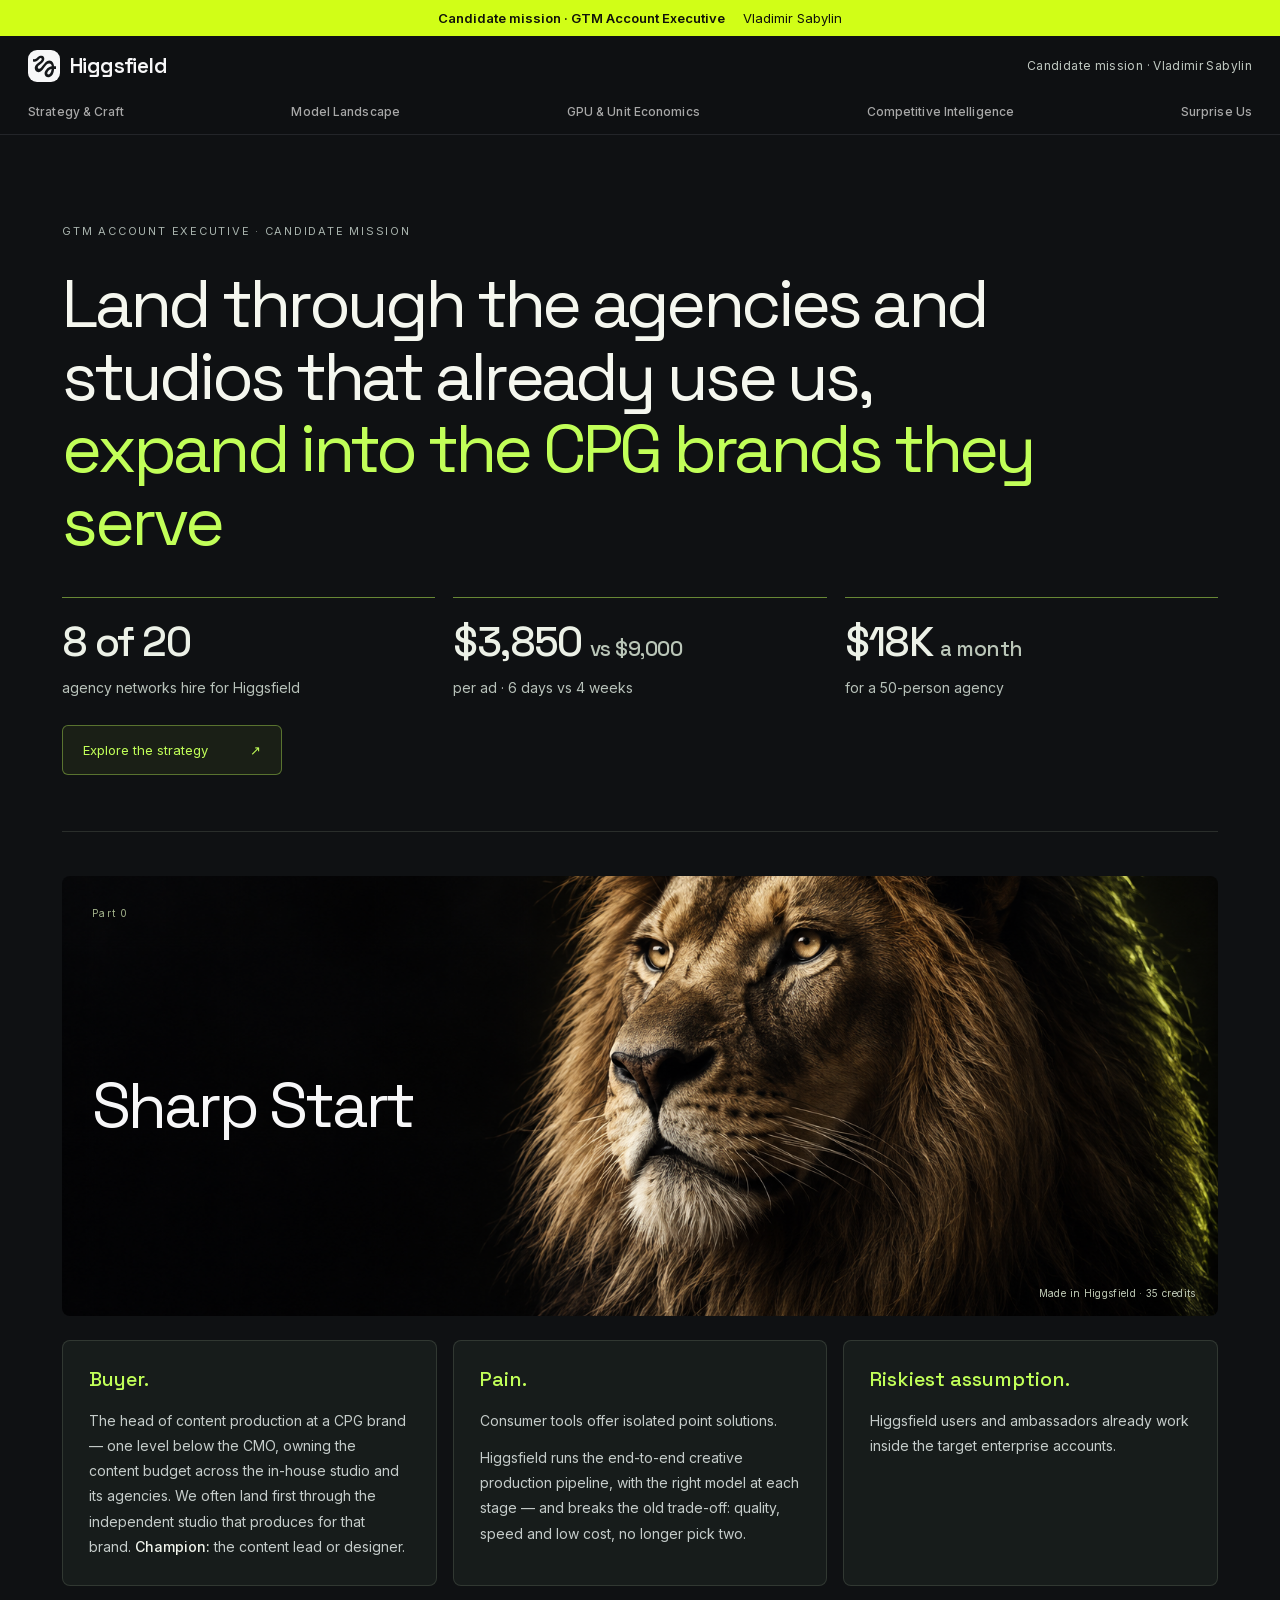
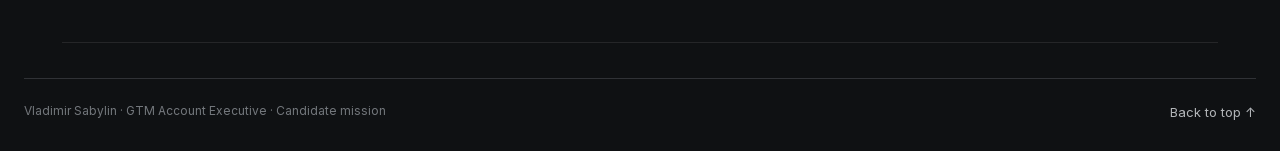
==== index.html @ a958ca90 "Restore the original animated lion in Sharp Start" ====
<!DOCTYPE html>

<html lang="en"><head><meta charset="utf-8"/><meta name="viewport" content="width=device-width,initial-scale=1"/><meta name="robots" content="noindex,nofollow"/><title>GTM Account Executive · Vladimir Sabylin · Higgsfield</title>
<style>
@font-face{font-family:'Space Grotesk';font-style:normal;font-weight:300 700;font-display:swap;src:url([data-uri]) format('woff2');}
@font-face{font-family:'Inter';font-style:normal;font-weight:100 900;font-display:swap;src:url([data-uri]) format('woff2');}
:root{--bg:#0f1113;--surface:#202225;--text:#f7f7f8;--muted:#898a8b;--lime:#d1fe17;--line:#303236;color-scheme:dark;font-family:Inter,Arial,sans-serif}*{box-sizing:border-box}html{scroll-behavior:smooth;scroll-padding-top:120px}body{margin:0;background:var(--bg);color:var(--text);font-size:16px;line-height:1.55}button,a,input{ -webkit-tap-highlight-color:transparent}button{font:inherit;cursor:pointer}a{color:inherit;text-decoration:none}button:focus-visible,a:focus-visible,summary:focus-visible{outline:2px solid var(--lime);outline-offset:5px}button{color:inherit}button:disabled{opacity:.4;cursor:default}h1,h2,h3,h4{font-family:'Space Grotesk',Inter,sans-serif;margin:0;line-height:1.12;letter-spacing:-.04em}h1{font-size:36px;font-weight:700}h2{font-size:32px;font-weight:700}p{margin:0}.topline{background:var(--lime);color:#11130a;padding:8px 24px;text-align:center;font-size:13px;font-weight:600}.topline span{font-weight:400;margin-left:15px}.navigation{position:sticky;top:0;z-index:20;background:#0f1113f5;backdrop-filter:blur(16px);border-bottom:1px solid #232529}.navinner{padding:13px 24px;display:flex;gap:24px;align-items:center;max-width:1640px;margin:auto}.brand{display:flex;align-items:center;gap:10px;flex-shrink:0;font-family:'Space Grotesk',sans-serif;font-weight:600;font-size:19px;letter-spacing:-.6px}.logo{width:32px;height:32px;background:#f7f7f8;color:#141619;border-radius:9px;display:grid;place-items:center}.logo svg{width:23px;height:23px}.topnav{display:flex;gap:19px;flex:1;align-items:center;overflow:auto;scrollbar-width:none}.topnav a{font-size:13px;white-space:nowrap;color:#a8a8a8;font-weight:500;letter-spacing:.1px;padding:9px 0}.topnav a[aria-current=page],.topnav a:hover{color:var(--lime)}.author{font-size:12px;white-space:nowrap;color:#a8a8a8;border:1px solid var(--line);padding:8px 12px;border-radius:9px}.layout{max-width:1640px;margin:auto;padding:24px}.intro{display:flex;align-items:flex-end;justify-content:space-between;gap:24px;margin-bottom:22px}.intro h1{font-size:30px;text-transform:uppercase}.intro p{color:#898a8b;font-size:14px;margin-top:7px}.gallery-controls{display:flex;gap:7px}.arrow{border:1px solid #323439;background:#202225;width:34px;height:34px;border-radius:8px;font-size:18px}.gallery{display:flex;gap:20px;overflow-x:auto;scroll-snap-type:x mandatory;scrollbar-width:none;padding-bottom:5px}.cover{display:block;flex:0 0 40%;min-width:270px;scroll-snap-align:start;position:relative}.visual{height:auto;aspect-ratio:16/9;position:relative;overflow:hidden;background:#202225;border-radius:8px}.visual img,.visual video{position:absolute;width:100%;height:100%;object-fit:cover;inset:0}.visual img{transition:transform .35s}.cover:hover img{transform:scale(1.025)}.visual:after{content:'';position:absolute;inset:0;background:linear-gradient(180deg,#0003,transparent 40%,#0006)}.parttag{position:absolute;top:14px;left:14px;font-size:12px;padding:5px 9px;border:1px solid #ffffff30;background:#101112a6;border-radius:6px;backdrop-filter:blur(10px);z-index:2}.open-cover{position:absolute;right:14px;bottom:14px;z-index:2;width:34px;height:34px;display:grid;place-items:center;border-radius:50%;border:1px solid #ffffff60;background:#17171970;font-size:18px}.cover h2{font-size:16px;text-transform:uppercase;margin:13px 0 4px;letter-spacing:-.04em}.cover p{font-size:14px;color:#898a8b}.cover.active .parttag{color:#101112;background:var(--lime);border-color:var(--lime)}.cover.active h2{color:var(--lime)}.media-note{font-size:11px;color:#7c7e81;margin:14px 0 32px}.media-note a{text-decoration:underline;text-underline-offset:3px}.section{display:none}.section.active{display:block}.sectionhead{display:flex;align-items:end;gap:16px;justify-content:space-between;margin:0 0 22px}.sectionhead h2{text-transform:uppercase}.eyebrow{font-size:12px;color:var(--muted);margin-bottom:8px}.status{color:#b9beac;background:#252b1b;border:1px solid #384328;border-radius:6px;font-size:12px;padding:5px 9px;white-space:nowrap}.sharp{display:grid;grid-template-columns:1.05fr 1fr 1fr;gap:12px;margin-bottom:24px}.sharp article{border:1px solid #2e3032;background:#1b1d20;border-radius:16px;padding:22px}.sharp label{font-size:12px;color:var(--lime);display:block;margin-bottom:12px}.sharp h3{font-size:23px;letter-spacing:-.04em;margin-bottom:12px}.sharp p{color:#b7b8bb;font-size:14px;line-height:1.65}.sharp strong{color:#e7e8e9;font-weight:500}.sharp .pain{background:#d1fe17;color:#12150a;border-color:#d1fe17}.sharp .pain label{color:#4c590e}.sharp .pain p,.sharp .pain strong{color:#29320a}.reader{display:grid;grid-template-columns:200px minmax(0,1fr);gap:32px;border-top:1px solid #292b2e;padding-top:25px}.section-menu{align-self:start;position:sticky;top:90px;display:flex;flex-direction:column;gap:5px}.section-menu a{font-size:13px;color:#999b9e;padding:12px 13px;border-radius:9px}.section-menu a:hover{background:#242629;color:#fff}.section-menu a span{color:#62666c;margin-right:10px}.bodycontent{min-width:0;max-width:1080px}details.chapter{margin-bottom:12px;border:1px solid #303236;border-radius:14px;background:#191b1e;overflow:hidden}details.chapter[open]{background:#141619}summary{cursor:pointer;list-style:none;display:flex;align-items:center;gap:18px;padding:24px;font-size:19px;font-family:'Space Grotesk',sans-serif;line-height:1.3;letter-spacing:-.03em}summary::-webkit-details-marker{display:none}summary .number{font:12px Inter,sans-serif;color:#85878c}summary .plus{margin-left:auto;color:var(--lime);font:23px Inter,sans-serif}details[open] .plus{transform:rotate(45deg)}.chapter-body{padding:0 24px 26px;line-height:1.75;color:#c2c4c7}.chapter-body h3{font-size:27px;color:#f7f7f8;margin:6px 0 23px;font-weight:600;line-height:1.2}.chapter-body h4{font-size:20px;margin:26px 0 13px;color:#f7f7f8}.chapter-body p{margin:0 0 18px}.chapter-body ul,.chapter-body ol{padding-left:24px;margin:0 0 20px}.chapter-body li{margin-bottom:13px}.chapter-body strong{color:#f0f1f3;font-weight:600}.chapter-body a{color:#bcc99a;text-decoration:underline;text-underline-offset:3px;text-decoration-color:#566045;overflow-wrap:anywhere}.chapter-body blockquote{border-left:2px solid var(--lime);padding:16px 22px;margin:20px 0;background:#20231c;border-radius:0 10px 10px 0;color:#dcdfd6}.chapter-body blockquote p:last-child{margin-bottom:0}.tablewrap{overflow:auto;margin:20px 0 25px}.chapter-body table{border-collapse:collapse;width:100%;font-size:14px;min-width:580px}.chapter-body th{text-align:left;color:#f7f7f8;background:#232629;font-size:12px;padding:13px}.chapter-body td{padding:16px 13px;border-bottom:1px solid #323439;vertical-align:top}.chapter-body small{font-size:12px;color:#96999e}.fulltext{margin-top:24px}.fulltext summary{font-family:Inter;font-size:13px;color:#96999e;border-top:1px solid #292b2e;padding:20px 0}.fulltext .chapter-body{padding:16px 0}.fulltext h2{margin:35px 0 20px;font-size:30px}.sourcebar{display:flex;justify-content:space-between;align-items:center;gap:12px;padding:18px 0;color:#83868b;font-size:12px}.sourcebar a{text-decoration:underline;text-underline-offset:3px}.emptygrid{display:grid;grid-template-columns:repeat(3,minmax(0,1fr));gap:15px;margin-top:24px}.draftbox{border-radius:14px;border:1px solid #303236;background:#1b1d20;padding:24px;min-height:200px}.draftbox .num{color:var(--lime);font-size:12px;margin-bottom:27px}.draftbox h3{font-size:22px;margin-bottom:10px}.draftbox p{color:#93969a;font-size:14px}.draft-media{position:relative;display:grid;place-items:center;min-height:260px;margin-top:24px;border:1px solid #32353a;border-radius:10px;background:#191b1e}.draft-media p{font-size:14px;color:#7b7e83}.placeholder-caption{color:#8e9297;font-size:13px;margin-top:14px}.next-section{display:flex;justify-content:space-between;align-items:center;padding:25px 0;margin-top:25px;border-top:1px solid #2e3034;gap:15px}.next-section span{color:#898a8b;font-size:12px}.next-section a{font-family:'Space Grotesk';font-size:22px;letter-spacing:-.04em}.next-section a:hover{color:var(--lime)}footer{border-top:1px solid #303236;margin-top:35px;padding:23px 0 5px;display:flex;justify-content:space-between;gap:16px;font-size:12px;color:#73777c}.mobilelabel{display:none}.backtop{font-size:13px;color:#b2b5b8}.backtop:hover{color:var(--lime)}
@media(min-width:1450px){.cover{flex-basis:35%}}@media(max-width:1000px){.author{display:none}.brand .wordmark{display:none}.navinner{gap:20px}.sharp{grid-template-columns:1fr 1fr}.sharp .risk{grid-column:1/-1}.reader{grid-template-columns:165px minmax(0,1fr);gap:20px}.emptygrid{grid-template-columns:1fr 1fr}}
@media(max-width:650px){html{scroll-padding-top:105px}.topline{font-size:12px;padding:8px 12px}.topline span{display:none}.navinner{padding:12px;gap:14px}.topnav{gap:19px}.topnav a{font-size:12px}.topnav a .desktoplabel{display:none}.mobilelabel{display:inline}.layout{padding:22px 16px}.intro h1{font-size:25px}.intro p{font-size:12px;max-width:220px}.gallery{gap:12px}.cover{flex-basis:86%;min-width:250px}.gallery-controls{display:none}.sectionhead{align-items:start}.sectionhead h2{font-size:29px}.sharp{grid-template-columns:1fr}.sharp .risk{grid-column:auto}.sharp article{padding:22px}.reader{display:block}.section-menu{position:static;display:flex;flex-direction:row;overflow:auto;margin-bottom:20px;gap:4px}.section-menu a{white-space:nowrap;padding:9px;font-size:12px}.section-menu a span{margin-right:5px}.chapter-body{padding:0 17px 20px;font-size:15px}.chapter-body h3{font-size:25px}summary{padding:20px 17px;font-size:18px;gap:12px}.sourcebar{align-items:start;flex-direction:column}.emptygrid{grid-template-columns:1fr}.status{font-size:11px}.media-note{margin-bottom:27px}.next-section{align-items:start;flex-direction:column}.next-section a{font-size:21px}footer{flex-direction:column}.sharp p{font-size:15px}}
@media(prefers-reduced-motion:reduce){html{scroll-behavior:auto}*{transition:none!important}}
</style><link rel="icon" href="data:image/svg+xml,%3Csvg%20viewBox%3D%220%200%2020%2020%22%20fill%3D%22none%22%20aria-hidden%3D%22true%22%3E%3Cpath%20d%3D%22M18.3498%209.83713L18.3339%209.65759C18.1831%207.93447%2017.0963%204.69261%2014.0816%204.69261C11.8445%204.69261%2010.1545%206.97097%208.66311%208.97967C7.47302%2010.5883%206.4419%2011.9683%205.3073%2011.9683C5.00574%2011.9357%204.61708%2011.7805%204.3792%2011.4294C4.16497%2011.1108%204.10948%2010.7026%204.22046%2010.2126C4.39489%209.43684%205.39463%208.7182%206.44963%207.95063C7.02864%207.54238%207.6238%207.10955%208.03634%206.69311C9.22643%205.5091%209.82932%204.65164%209.82932%203.2717C9.82932%201.89176%209.09157%201.20565%208.47276%200.911636C7.23514%200.323844%205.41851%200.666781%204.26026%201.69583C4.08583%201.85922%203.91117%202.01418%203.75243%202.16119C2.58622%203.23097%201.80094%203.95781%200%203.40232V5.63972C2.38791%206.72588%204.39512%204.65164%205.15675%203.69633C5.74372%203.06758%206.36253%202.70006%206.82283%202.70006H6.84671C7.05298%202.70825%207.22741%202.78995%207.35454%202.93696C7.56081%203.18204%207.64018%203.46786%207.60038%203.78622C7.51305%204.45594%206.83875%205.23967%205.60113%206.09713C4.14928%207.10159%201.7218%208.78374%201.53122%2010.8987C1.3884%2012.4177%202.15003%2013.9365%203.34012%2014.5243C6.11669%2015.8798%207.80665%2013.5444%209.5994%2011.0783C10.9719%209.1756%2012.273%207.37103%2014.0818%207.37103C15.7081%207.37103%2016.311%208.75916%2016.311%209.63301V9.80459L16.1523%209.83713C12.2095%2010.5558%2010.0595%2014.3611%2010.0595%2016.1167C10.0595%2017.8724%2011.5034%2019.375%2013.2804%2019.375C15.359%2019.375%2017.9293%2017.5458%2018.3419%2012.4013L18.3578%2012.2136H20V9.83737H18.3498V9.83713ZM16.1998%2012.4746C15.8826%2015.5531%2014.3513%2016.9904%2013.4232%2016.9904C13.0027%2016.9904%2012.4158%2016.631%2012.4158%2015.9615C12.4158%2015.2104%2013.5026%2012.932%2015.946%2012.2543L16.2316%2012.1808L16.1998%2012.4748V12.4746Z%22%20fill%3D%22%23d1fe17%22%2F%3E%3C%2Fsvg%3E?v=20261007-3"/><link rel="stylesheet" href="motion.css?v=20261007-3"/><link rel="stylesheet" href="editorial.css?v=20261007-3"/><link rel="stylesheet" href="economics.css?v=20261007-3"/><link rel="stylesheet" href="draft.css?v=20261007-3"/><link rel="stylesheet" href="commercial.css?v=20261007-3"/><link rel="stylesheet" href="intelligence.css?v=20261007-3"/><link rel="stylesheet" href="surprise.css?v=20261007-3"/><link rel="stylesheet" href="presentation-polish.css?v=20261007-3"/></head><body id="top">
<div class="topline">Candidate mission · GTM Account Executive <span>Vladimir Sabylin</span></div>
<header class="navigation"><div class="navinner"><a class="brand" href="#overview" aria-label="Higgsfield candidate mission"><span class="logo"><svg fill="none" aria-hidden="true" viewBox="0 0 20 20"><path d="M18.3498 9.83713L18.3339 9.65759C18.1831 7.93447 17.0963 4.69261 14.0816 4.69261C11.8445 4.69261 10.1545 6.97097 8.66311 8.97967C7.47302 10.5883 6.4419 11.9683 5.3073 11.9683C5.00574 11.9357 4.61708 11.7805 4.3792 11.4294C4.16497 11.1108 4.10948 10.7026 4.22046 10.2126C4.39489 9.43684 5.39463 8.7182 6.44963 7.95063C7.02864 7.54238 7.6238 7.10955 8.03634 6.69311C9.22643 5.5091 9.82932 4.65164 9.82932 3.2717C9.82932 1.89176 9.09157 1.20565 8.47276 0.911636C7.23514 0.323844 5.41851 0.666781 4.26026 1.69583C4.08583 1.85922 3.91117 2.01418 3.75243 2.16119C2.58622 3.23097 1.80094 3.95781 0 3.40232V5.63972C2.38791 6.72588 4.39512 4.65164 5.15675 3.69633C5.74372 3.06758 6.36253 2.70006 6.82283 2.70006H6.84671C7.05298 2.70825 7.22741 2.78995 7.35454 2.93696C7.56081 3.18204 7.64018 3.46786 7.60038 3.78622C7.51305 4.45594 6.83875 5.23967 5.60113 6.09713C4.14928 7.10159 1.7218 8.78374 1.53122 10.8987C1.3884 12.4177 2.15003 13.9365 3.34012 14.5243C6.11669 15.8798 7.80665 13.5444 9.5994 11.0783C10.9719 9.1756 12.273 7.37103 14.0818 7.37103C15.7081 7.37103 16.311 8.75916 16.311 9.63301V9.80459L16.1523 9.83713C12.2095 10.5558 10.0595 14.3611 10.0595 16.1167C10.0595 17.8724 11.5034 19.375 13.2804 19.375C15.359 19.375 17.9293 17.5458 18.3419 12.4013L18.3578 12.2136H20V9.83737H18.3498V9.83713ZM16.1998 12.4746C15.8826 15.5531 14.3513 16.9904 13.4232 16.9904C13.0027 16.9904 12.4158 16.631 12.4158 15.9615C12.4158 15.2104 13.5026 12.932 15.946 12.2543L16.2316 12.1808L16.1998 12.4748V12.4746Z" fill="currentColor"></path></svg></span><span class="wordmark">Higgsfield</span></a><span class="candidate-identity" data-presentation-label="">Candidate mission · Vladimir Sabylin</span><nav class="topnav" aria-label="Five parts of the mission">
<a href="#strategy" data-section="strategy" aria-current="page"><span class="desktoplabel">Strategy & Craft</span><span class="mobilelabel">01 Strategy</span></a><a href="#models" data-section="models"><span class="desktoplabel">Model Landscape</span><span class="mobilelabel">02 Models</span></a><a href="#economics" data-section="economics"><span class="desktoplabel">GPU & Unit Economics</span><span class="mobilelabel">03 Economics</span></a><a href="#intelligence" data-section="intelligence"><span class="desktoplabel">Competitive Intelligence</span><span class="mobilelabel">04 Intelligence</span></a><a href="#surprise" data-section="surprise"><span class="desktoplabel">Surprise Us</span><span class="mobilelabel">05 Surprise Us</span></a></nav></div></header>
<main class="layout"><section class="section" id="overview" aria-labelledby="cover-title">
<div class="mission-cover"><p class="cover-kicker">GTM ACCOUNT EXECUTIVE · CANDIDATE MISSION</p>
<h1 id="cover-title">Land through the agencies and studios that already use us,<br/><em>expand into the CPG brands they serve</em></h1>
<div class="cover-proof"><a href="#conquest-map"><strong>8 of 20</strong><span>agency networks hire for Higgsfield</span></a><a href="#economics-roi"><strong>$3,850 <small>vs $9,000</small></strong><span>per ad · 6 days vs 4 weeks</span></a><a href="#commercial"><strong>$18K <small>a month</small></strong><span>for a 50-person agency</span></a></div>
<a class="cover-cta" href="#strategy">Explore the strategy <span aria-hidden="true">↗</span></a></div><section class="sharp-start" id="sharp-start" aria-labelledby="sharp-start-heading"><div class="editorial-scene sharp-start-scene"><div class="editorial-image sharp-start-image"><img src="assets/sharp-start-lion.png" alt="Focused lion — the original Sharp Start portrait, animated with Higgsfield" decoding="async" fetchpriority="high"/><video id="sharp-start-motion" class="ambient-video" data-src="assets/sharp-start-lion-higgsfield.mp4" poster="assets/sharp-start-lion.png" muted="" loop="" playsinline="" preload="none" aria-hidden="true"></video></div><div class="editorial-copy"><span class="editorial-number">Part 0</span><h3 id="sharp-start-heading">Sharp Start</h3><div class="sharp-start-copy">
<article class="sharp-card"><p><strong>Buyer.</strong> The head of content production at a CPG brand — one level below the CMO, owning the content budget across the in-house studio and its agencies. We often land first through the independent studio that produces for that brand. <strong>Champion:</strong> the content lead or designer.</p></article><article class="sharp-card"><p><strong>Pain.</strong> Consumer tools offer isolated point solutions. </p><p>Higgsfield runs the end-to-end creative production pipeline, with the right model at each stage — and breaks the old trade-off: quality, speed and low cost, no longer pick two.</p></article><article class="sharp-card"><p><strong>Riskiest assumption.</strong> Higgsfield users and ambassadors already work inside the target enterprise accounts.</p></article></div></div><div class="editorial-art-note ambient-caption"><span>Made in Higgsfield · 35 credits</span><button type="button" class="ambient-toggle" aria-controls="sharp-start-motion" aria-pressed="false" hidden="">Play motion</button></div></div></section></section>
<section class="section active" id="strategy" aria-labelledby="strategy-title"><div class="sectionhead"><div><div class="eyebrow">Part 1</div><h2 id="strategy-title">Strategy & Craft</h2></div></div><p class="part-takeaway" data-presentation-label="">Land through studios → expand into the brand</p>
<p class="editorial-intro">One approved creative, multiplied across formats, brands and markets.</p>
<nav class="editorial-menu" aria-label="Strategy and Craft subsections"><a href="#sharp-start">0 Sharp Start</a><a href="#beachhead">1.1 Beachhead vertical</a><a href="#competitors">1.2 The two who beat Higgsfield to the room</a><a href="#product">1.3 Product POV</a><a href="#asset">1.4 The asset</a><a href="#commercial">1.5 The commercial test</a></nav><section class="editorial-chapter beachhead-scene" id="beachhead" aria-labelledby="beachhead-heading"><div class="beachhead-layout"><div class="beachhead-source"><span class="editorial-number">Part 1.1 — Beachhead vertical</span><h3 id="beachhead-heading">Beachhead: CPG brands — land through independent studios, expand into the brand's in-house studio</h3>
<p><strong>The workflow we unlock: one approved creative → hundreds of on-brand variants.</strong> A studio takes the brand's approved key visual and packshot and turns it into motion and format variants for every channel and market — in days vs. weeks.</p>
<p><strong>The budget already exists.</strong> Brands spend ~$19 on making content for every ~$31 on media, and today it goes to studios and agencies (<a target="_blank" rel="noopener noreferrer" href="https://wfanet.org/knowledge/item/2025/03/25/wfa-research-reveals-new-trends-showing-how-brands-are-responding-to-changes-in-content-production">WFA, 2025</a>; <a target="_blank" rel="noopener noreferrer" href="https://www.gartner.com/en/articles/cmo-spend">Gartner CMO Spend, 2026</a>). CPG is #1 in US digital video — $16.9B in 2026, ~2× retail (<a target="_blank" rel="noopener noreferrer" href="https://www.iab.com/wp-content/uploads/2026/07/2026_IAB_Digital_Video_Ad_Spend_and_Strategy_Full_Report.pdf">IAB, 2026</a>) — and puts ~35% of digital into social, more than any other industry (<a target="_blank" rel="noopener noreferrer" href="https://www.emarketer.com/press-releases/tariffs-cause-auto-and-retail-sectors-to-pull-back-on-digital-ads/">eMarketer, 2025</a>). "You can't sell toothpaste through search."</p>
<p><strong>Why now</strong></p>
<ul>
<li>Touchpoints went from 5 to 15+ in a decade, and each needs its own content (<a target="_blank" rel="noopener noreferrer" href="https://www.bcg.com/publications/2026/how-ai-rewrites-cpg-marketing-economics">BCG, Sept 2026</a>).</li>
<li>Video buyers using GenAI make or finish 24% of their video ads with it in 2025, 33% in 2026 and 43% in 2027 (<a target="_blank" rel="noopener noreferrer" href="https://www.iab.com/wp-content/uploads/2026/07/2026_IAB_Digital_Video_Ad_Spend_and_Strategy_Full_Report.pdf">IAB, 2026</a>).</li>
<li>Yet only 13% of CPG marketers have GenAI in their workflows, and ~60% are bringing content creation in-house (<a target="_blank" rel="noopener noreferrer" href="https://www.bcg.com/publications/2026/the-ai-forward-cpg-marketing-organization">BCG, Feb 2026</a>); ~75% of CPG companies are stuck in pilots (<a target="_blank" rel="noopener noreferrer" href="https://www.bcg.com/press/24june2026-cpg-retail-leaders-ai">BCG & Consumer Goods Forum, Jun 2026</a>).</li>
</ul>
<p><strong>Why us:</strong> the people who make CPG content already use Higgsfield — we turn that into a system for the brand (see 1.2).</p>
</div><figure class="beachhead-visual"><img src="assets/beachhead-why-us-higgsfield.png" alt="AI illustration: CPG content creators working together in a shared brand production system" loading="lazy" decoding="async"/><figcaption>Why us · illustration generated with Higgsfield</figcaption></figure></div></section>
<section class="editorial-chapter competitors-scene" id="competitors" aria-labelledby="competitors-heading"><div class="editorial-scene"><div class="editorial-image quiet-studio"><img src="assets/studio-system-higgsfield.png" alt="One product, an independent studio and a repeatable campaign system" loading="lazy" decoding="async"/></div><div class="editorial-brands"><div class="brand-main"><img src="assets/adobe.svg" alt="Adobe"/><span>Creative Cloud & Firefly</span></div><div class="brand-main"><img src="assets/runway.svg" alt="Runway"/><span>AI-native production</span></div></div><div class="editorial-copy verbatim-copy"><span class="editorial-number">Part 1.2 — The two who beat Higgsfield to the room</span><div class="verbatim-source"><h3 id="competitors-heading">The two in the room</h3>
<p><strong>Why these two:</strong> CPG brands and the agencies that produce for them ask for Adobe Firefly and Runway by name in their job ads — Firefly at 28% of 50 CPG brands, Runway at 80% of 20 agency networks (Part 5).</p>
<ul>
<li><details class="source-point" open=""><summary><strong>Adobe — already on every desk.</strong></summary><div class="source-point-body"> Creative Cloud is the default for creative teams, Firefly comes with it, and 20,000+ enterprises rely on Adobe (<a target="_blank" rel="noopener noreferrer" href="https://www.adobe.com/cc-shared/assets/investor-relations/pdfs/adbe-q3fy26-transcript.pdf">Adobe Q3 FY26</a>).</div></details></li>
<li><details class="source-point" open=""><summary><strong>Runway — the AI-native standard.</strong></summary><div class="source-point-body"> Its focus is studios: film, agencies, premium production — Lionsgate, Omnicom, WPP (<a target="_blank" rel="noopener noreferrer" href="https://investors.lionsgate.com/news-events/news/news-details/2024/Runway-Partners-with-Lionsgate-in-First-of-its-Kind-AI-Collaboration/default.aspx">Lionsgate</a>; <a target="_blank" rel="noopener noreferrer" href="https://runway.com/news/introducing-the-runway-api">Runway API</a>; <a target="_blank" rel="noopener noreferrer" href="https://runway.com/news/runway-opens-london-hq">Runway London</a>).</div></details></li>
</ul>
<h3>How we win with zero logos: your people already use us</h3>
<p>~1M paying customers (<a target="_blank" rel="noopener noreferrer" href="https://higgsfield.ai/blog/higgsfield-1b-annualized-revenue-run-rate">Higgsfield, Sept 2026</a>); 85% of use comes from marketers (<a target="_blank" rel="noopener noreferrer" href="https://finance.yahoo.com/news/higgsfield-announces-130m-series-reports-140000625.html">Higgsfield, Jan 2026</a>); business is over half of revenue (<a target="_blank" rel="noopener noreferrer" href="https://www.youtube.com/watch?v=jszn8rFtxm4">CEO on 20VC, Sept 2026</a>).</p>
<p><strong>Our value: we turn that into a system for your business</strong> — built into your process and your agencies' work.</p>
<ol>
<li><details class="source-point" open=""><summary><strong>Nothing new to roll out.</strong></summary><div class="source-point-body"> Your teams and studios already work in it; nobody needs retraining.</div></details></li>
<li><details class="source-point" open=""><summary><strong>A production stack, not just models.</strong></summary><div class="source-point-body"> 1,500+ ready ad templates and 250+ VFX presets turn 50+ models into finished ads (<a target="_blank" rel="noopener noreferrer" href="https://higgsfield.ai/enterprise">Higgsfield Enterprise</a>). The Supercomputer agent picks the right model for each step — quality, speed and low cost, no longer pick two — and already runs 20M+ generations a month (<a target="_blank" rel="noopener noreferrer" href="https://www.prnewswire.com/news-releases/higgsfield-raises-400-million-series-b-financing-at-5-4-billion-valuation-with-annualized-revenue-reaching-700-million-302852430.html">Higgsfield, Aug 2026</a>).</div></details></li>
<li><details class="source-point" open=""><summary><strong>An expert team that knows how to make viral creatives</strong></summary><div class="source-point-body"> 150+ in-house creatives — almost half the company — make our own launch films (<a target="_blank" rel="noopener noreferrer" href="https://www.youtube.com/watch?v=jszn8rFtxm4">CEO on 20VC, Sept 2026</a>). A Forward Deployed Creative sits inside your team (<a target="_blank" rel="noopener noreferrer" href="https://www.linkedin.com/posts/amashrabov_today-we-solve-the-biggest-pain-of-our-enterprise-activity-7495916181447450624-DRst">CEO, Aug 2026</a>), backed by our Academy (400K+ course visitors) (<a target="_blank" rel="noopener noreferrer" href="https://www.prnewswire.com/news-releases/higgsfield-raises-400-million-series-b-financing-at-5-4-billion-valuation-with-annualized-revenue-reaching-700-million-302852430.html">Higgsfield, Aug 2026</a>).</div></details></li>
</ol>
</div></div><small class="editorial-art-note">Adobe · Runway · Made in Higgsfield · 0.5 credits</small></div></section>
<section class="editorial-chapter product-scene" id="product" aria-labelledby="product-heading"><div class="editorial-scene"><div class="editorial-image test-image"><img src="assets/precision-higgsfield.png" alt="Smart glasses, racket and ball — precision for a sports creative brief" loading="lazy" decoding="async"/></div><div class="editorial-copy verbatim-copy"><span class="editorial-number">Part 1.3 — Product POV</span><div class="verbatim-source"><h3 id="product-heading">Ready for the people who make content — not yet for the business that buys it</h3>
<p><strong>3 capabilities that matter</strong> — from using Higgsfield and Runway side by side</p>
<ol>
<li><details class="source-point" open=""><summary><strong>Every model, priced before it runs.</strong></summary><div class="source-point-body"> I see the cost before I press run (Seedance 2.5: 56 credits, Veo 3.1: 80; see 2B). A team knows what a brief costs and swaps the model, not the vendor — OpenAI shut Sora's API on Sept 24 (<a target="_blank" rel="noopener noreferrer" href="https://developers.openai.com/api/docs/deprecations">OpenAI</a>).</div></details></li>
<li><details class="source-point" open=""><summary><strong>Works natively inside Claude and ChatGPT.</strong></summary><div class="source-point-body"> I connected it through MCP and CLI; it runs straight from the chat, no workarounds. Plus plugins for Premiere, Photoshop, DaVinci and Figma (<a target="_blank" rel="noopener noreferrer" href="https://higgsfield.ai/enterprise">Higgsfield Enterprise</a>).</div></details></li>
<li><details class="source-point" open=""><summary><strong>Recipes you can reuse.</strong></summary><div class="source-point-body"> See an ad or effect you like, open it and run it again on your own product: 1,500+ ad templates and 250+ VFX presets (<a target="_blank" rel="noopener noreferrer" href="https://higgsfield.ai/enterprise">Higgsfield Enterprise</a>). In Runway I couldn't find an equivalent library.</div></details></li>
</ol>
<p><strong>3 gaps that will lose deals</strong></p>
<ol>
<li><details class="source-point" open=""><summary><strong>Too much on one screen.</strong></summary><div class="source-point-body"> Every model and tool sits side by side; it's hard to know where to click, and Runway felt more natural to me. G2 users agree: "make the learning process more intuitive", "tools do not tie with each other" (<a target="_blank" rel="noopener noreferrer" href="https://www.g2.com/products/higgsfield/reviews/higgsfield-review-13112727">G2</a>; <a target="_blank" rel="noopener noreferrer" href="https://www.g2.com/products/higgsfield/reviews/higgsfield-review-12254542">G2</a>).</div></details></li>
<li><details class="source-point" open=""><summary><strong>Tools, not outcomes.</strong></summary><div class="source-point-body"> We speak hype — viral effects, "a full AI creative team in one chat" (<a target="_blank" rel="noopener noreferrer" href="https://higgsfield.ai/supercomputer">Supercomputer</a>) — not business. The Enterprise page lists models and capacity; there is no CPG use case with a business metric and no published ROAS or cost-per-asset proof. Runway sells "product feed → ads → results" (<a target="_blank" rel="noopener noreferrer" href="https://runway.com/product/ads">Runway Ads</a>); Adobe sells the content supply chain (<a target="_blank" rel="noopener noreferrer" href="https://business.adobe.com/products/genstudio/performance-marketing.html">GenStudio</a>).</div></details></li>
<li><details class="source-point" open=""><summary><strong>No brand model.</strong></summary><div class="source-point-body"> Our own models handle images and edits, and Soul ID trains characters. But a brand can't train a model on its own asset library — Adobe already does it for Coca-Cola with Firefly Foundry (<a target="_blank" rel="noopener noreferrer" href="https://careers.coca-colacompany.com/job/23677915/director-adobe-platforms-operations-atlanta-ga/">Coca-Cola job ad, Aug 2026</a>), and Runway licenses its model weights (<a target="_blank" rel="noopener noreferrer" href="https://runway.com/model-licensing">Runway</a>).</div></details></li>
</ol>
<p><strong>Fix first:</strong> one guided customer job</p>
</div></div><small class="editorial-art-note">Made in Higgsfield · 0.5 credits</small></div></section>
<section class="editorial-chapter asset-scene draft-asset" id="asset" aria-labelledby="asset-heading"><span class="editorial-number">Part 1.4 — The asset</span><div class="draft-brand-visual" aria-hidden="true"><img src="assets/reckitt.svg" alt=""/><div><img src="assets/dettol.svg" alt=""/><img src="assets/finish.svg" alt=""/></div></div><div class="draft-source" data-source-body="1.4"><div class="draft-asset-intro"><h3 id="asset-heading">Haseeb Kamal Siddiqui, Reckitt Middle East</h3>
<p><strong>Haseeb Kamal Siddiqui</strong>, Regional Marketing Director, Reckitt Middle East (Dubai, since Dec 2024; <a target="_blank" rel="noopener noreferrer" href="https://www.linkedin.com/in/haseeb-kamal-siddiqui-b7551a5/">LinkedIn</a>). Reckitt Middle East is building an in-house AI content engine for Dettol and Finish: one proven asset multiplied into hundreds of variants for KSA, UAE and the GCC. The September job ad for it names Higgsfield first among the tools a hire should know (<a target="_blank" rel="noopener noreferrer" href="https://ae.linkedin.com/jobs/view/ai-content-workflow-executive-6-month-contract-at-reckitt-4469911174">job ad, Sept 2026</a>).</p>
<p><strong>Then expand:</strong> Teresa Fusaro, Senior Director Gen AI Creativity, Global (<a target="_blank" rel="noopener noreferrer" href="https://retailx.events/speakers/teresa-fusaro/">RetailX</a>). The same ad says the next job is "taking it to other markets".</p>
</div><details class="draft-disclosure" open=""><summary><h3>Cold email</h3></summary><div class="draft-detail">
<p><strong>Subject:</strong> Your Dubai content engine, built in Higgsfield</p>
<blockquote>
<p>Hi Haseeb,</p>
<p>Your AI Content & Workflow ad lists Higgsfield first. Reading it, it describes Higgsfield Enterprise almost line by line:</p>
<ul>
<li><strong>Workflow where tools are nodes</strong> → Canvas and an agent that route each step to the right one of 50+ models; new models land at launch.</li>
<li><strong>Brand rules, character and pack references</strong> → Character Studio and shared brand assets in one workspace, with approvals.</li>
<li><strong>One asset → hundreds of variants</strong> → batch and API generation, reframes for every platform, Arabic dubbing with lip-sync.</li>
<li><strong>One framework across brands and markets</strong> → a sub-workspace per brand and market, one credit pool.</li>
<li><strong>Playbooks for the next market</strong> → a Forward Deployed Creative and an AI Educator on your team.</li>
</ul>
<p>Could we meet for an hour? We'll go through your brief in detail and demonstrate pipeline for you in Higgsfield.</p>
<p>Vladimir
Enterprise, Higgsfield</p>
</blockquote>
</div></details><details class="draft-disclosure" open=""><summary><h3>LinkedIn DM</h3></summary><div class="draft-detail">
<blockquote>
<p>Hi Haseeb — exciting to see your deep interest in tech; same here! Your AI content engine for Dettol and Finish proves it. We recently launched Higgsfield Enterprise, and most of that pipeline already lives in it. Coffee in Dubai next week? I'd value your view, and I'm happy to share our insights.</p>
</blockquote>
</div></details><details class="draft-disclosure" open=""><summary><h3>Target list of 10</h3></summary><div class="draft-detail">
<div class="account-map"><div class="account-map-head"><span><strong>Independent studios — Land</strong> (and the brand each one opens)</span><span><strong>CPG brands — Expand</strong> (buyers one level below the CMO)</span></div><div class="account-lane"><div class="account-studios"><article class="account-card"><span class="account-number">7</span><h5><strong>Steer Media</strong> (Dubai / Karachi) · Arshmaan Ali Khuwaja, Creative Director → <strong>Reckitt</strong></h5><p>AI ad films for Dettol and Finish · the shortest path into Reckitt's Dubai content engine</p></article></div><span class="account-arrow" data-presentation-label="">→</span><article class="account-card"><span class="account-number">1</span><h5><strong>Reckitt</strong> · Haseeb Kamal Siddiqui, Regional Marketing Director ME → then Teresa Fusaro, Senior Director Gen AI Creativity, Global</h5><p>In-house AI content engine in Dubai for Dettol and Finish · its job ad (Sept 2026) names Higgsfield first; Fusaro scales GenAI content across markets (talk, Oct 6, 2026)</p></article></div><div class="account-lane"><div class="account-studios"><article class="account-card"><span class="account-number">8</span><h5><strong>Heckler</strong> (Amsterdam, Gulf) · Charu Menon, Managing Director & EP → <strong>AB InBev</strong></h5><p>VFX for Stella Artois "The Gentleman" (Aug 2026) · independent, opened its Gulf office in June 2026</p></article></div><span class="account-arrow" data-presentation-label="">→</span><article class="account-card"><span class="account-number">5</span><h5><strong>AB InBev</strong> · Lottie White, Head of Production, draftLine Europe</h5><p>draftLine is AB InBev's in-house agency · Cannes Creative Marketer of the Year for the third time (Jun 2026); Heckler (row 8) shot its Stella Artois spot in Aug 2026</p></article></div><div class="account-lane"><div class="account-studios"><article class="account-card"><span class="account-number">9</span><h5><strong>Myth Studio / Labs</strong> (London) · James Finlay, founder → <strong>Nestlé</strong></h5><p>Hybrid AI animation for Nestlé Compleat (2026) on Runway, Veo and Kling · its AI policy asks for enterprise access and no training — our terms</p></article><article class="account-card"><span class="account-number">10</span><h5><strong>Levector</strong> (Ecuador) · David Pimentel, partner → <strong>Nestlé</strong></h5><p>Made Nestlé's Tango campaign on Higgsfield (Sept 2026) · already a self-serve user — the cleanest upgrade to Enterprise</p></article></div><span class="account-arrow" data-presentation-label="">→</span><article class="account-card"><span class="account-number">4</span><h5><strong>Nestlé</strong> · Alexis Herail, Global Head of Content</h5><p>Runs Nestlé's content studios and content technology · two of its production partners already make Nestlé ads with AI, one on Higgsfield (Sept 2026)</p></article></div><p class="standalone-label" data-presentation-label="">CPG brands · direct entry</p><div class="account-standalone"><article class="account-card"><span class="account-number">2</span><h5><strong>Amorepacific</strong> · Jungwon Heo, SVP, Head of Creative Center</h5><p>The in-house Creative Center built an AI brand-visual workflow for LABO-H on Higgsfield and Soul (2026) · HERA's job ad lists Higgsfield (Sept 2026)</p></article><article class="account-card"><span class="account-number">3</span><h5><strong>Estée Lauder Companies</strong> · Claudine Case Labadie, Global Creative Operations, M·A·C — warm intro through my contacts in ELC marketing</h5><p>Runs creative operations for ELC's largest makeup brand · new CDMO Aude Gandon (ex-Nestlé) is rebuilding ELC's digital and marketing engine</p></article><article class="account-card"><span class="account-number">6</span><h5><strong>P&G</strong> · Paul Chick, Head of Content Production, North America</h5><p>Leads production across TV, digital, social and e-commerce · Pantene Europe got "five times the assets, five times faster, at one-fifth the cost" with AI (Jul 2026)</p></article></div></div>
</div></details></div></section>
<section class="editorial-chapter commercial-scene pricing-section" id="commercial" aria-labelledby="commercial-heading">
<span class="editorial-number">Part 1.5 — The commercial test</span>
<header class="pricing-heading"><div><h3 id="commercial-heading">Higgsfield Enterprise for Agencies</h3><p>seats for people, packs for volume</p></div><span class="pricing-contract">12-month contract<br/><strong>Billed monthly</strong></span></header>
<div class="seat-cards"><article class="seat-card seat-featured">
<div class="seat-card-top"><h4>Creator</h4><span class="seat-badge">All models</span></div>
<div class="seat-price"><strong>$150</strong><span>per seat / month</span></div>
<div class="seat-allocation"><strong>2,500</strong><span>credits / month</span></div>
<ul><li>All models and resolutions</li><li>unlimited on Higgsfield's own models</li><li>2 parallel jobs</li></ul>
<a class="seat-action" href="#agency-credits">Choose your credits <span aria-hidden="true">↗</span></a>
</article><article class="seat-card">
<div class="seat-card-top"><h4>Contributor</h4></div>
<div class="seat-price"><strong>$75</strong><span>per seat / month</span></div>
<div class="seat-allocation"><strong>500</strong><span>credits / month</span></div>
<ul><li>Higgsfield's own and open-source models only</li><li>1 parallel job</li></ul>
<a class="seat-action" href="#agency-credits">Choose your credits <span aria-hidden="true">↗</span></a>
</article><article class="seat-card">
<div class="seat-card-top"><h4>Reviewer</h4></div>
<div class="seat-price"><strong>Free</strong><span>unlimited reviewers</span></div>
<div class="seat-allocation"><strong>View · Comment · Approve</strong></div>
<ul><li>View, comment, approve</li><li>Free, unlimited</li></ul>
<a class="seat-action" href="#agency-included">See what’s included <span aria-hidden="true">↗</span></a>
</article></div>
<p class="offer-proposal">Seat roles and pack tiers are my proposal.</p>
<section class="agency-included" id="agency-included" aria-labelledby="included-heading"><div class="pricing-label">INCLUDED</div><h4 id="included-heading">Included with your workspace</h4><ul><li><span class="included-check" aria-hidden="true">✓</span><p>SSO</p></li><li><span class="included-check" aria-hidden="true">✓</span><p>no training on agency or client content</p></li><li><span class="included-check" aria-hidden="true">✓</span><p>a workspace per client with usage export</p></li><li><span class="included-check" aria-hidden="true">✓</span><p>rollover within the year</p></li><li><span class="included-check" aria-hidden="true">✓</span><p>rates fixed for 12 months</p></li><li><span class="included-check" aria-hidden="true">✓</span><p>a Forward Deployed Creative on the first live brief</p></li></ul></section>
<section class="credit-configurator" id="agency-credits" aria-labelledby="credit-heading">
<header><div><div class="pricing-label">CREDIT PACKS ON TOP</div><h4 id="credit-heading">Shared across the workspace.</h4></div><span class="credit-rate"><output id="credit-unit-price">$0.050</output> / credit</span></header>
<div class="credit-selector"><div class="credit-choice"><output id="credit-amount">300,000</output><span>credits / month</span></div><div class="credit-pack-price"><output id="credit-pack-price">$15,000</output><span>pack / month</span></div></div>
<label class="pricing-sr-only" for="credit-pack-slider">Monthly shared credit pack</label><input type="range" min="0" max="3" step="1" value="1" id="credit-pack-slider" aria-valuetext="300,000 credits per month" style="--position:33.333%"/>
<div class="credit-stops" role="group" aria-label="Choose a credit pack"><button type="button" data-pack="0" aria-pressed="false">100k</button><button type="button" data-pack="1" aria-pressed="true">300k</button><button type="button" data-pack="2" aria-pressed="false">500k</button><button type="button" data-pack="3" aria-pressed="false">1M</button></div>
<div class="agency-quote"><div class="agency-quote-breakdown"><h5>For a 50-person agency</h5><dl><div><dt>15 Creators <span>× $150</span></dt><dd>$2,250</dd></div><div><dt>10 Contributors <span>× $75</span></dt><dd>$750</dd></div><div><dt>Reviewers</dt><dd>Free, unlimited</dd></div><div><dt><span id="quote-pack-label">300k</span> credit pack</dt><dd id="quote-pack-price">$15,000</dd></div></dl></div><div class="agency-quote-total" role="status" aria-live="polite" aria-atomic="true"><span>WORKSPACE TOTAL</span><div><output id="agency-monthly">$18,000</output><span> / month</span></div><p><output id="agency-annual">$216,000</output> / year · billed monthly</p><div class="credit-pool"><strong><output id="agency-credit-pool">342,500</output></strong> credits / month<span>42,500 included with seats + selected pack</span></div></div></div>
</section>
<details class="draft-disclosure pricing-full-offer" open=""><summary>Full offer & commercial rationale</summary><div class="draft-detail draft-source" data-source-body="1.5"><h3>Higgsfield Enterprise for Agencies — seats for people, packs for volume</h3>
<p><strong>Seats</strong> (12-month contract, billed monthly)</p>
<div class="tablewrap"><table>
<thead>
<tr>
<th>Seat</th>
<th>Model access</th>
<th>Parallel jobs</th>
<th>Credits / month</th>
<th>Price / month</th>
</tr>
</thead>
<tbody><tr>
<td><strong>Creator</strong></td>
<td>All models and resolutions; unlimited on Higgsfield's own models</td>
<td>2</td>
<td>2,500</td>
<td>$150</td>
</tr>
<tr>
<td><strong>Contributor</strong></td>
<td>Higgsfield's own and open-source models only</td>
<td>1</td>
<td>500</td>
<td>$75</td>
</tr>
<tr>
<td><strong>Reviewer</strong></td>
<td>View, comment, approve</td>
<td>—</td>
<td>—</td>
<td>Free, unlimited</td>
</tr>
</tbody></table></div>
<p><strong>Credit packs on top</strong> — shared across the workspace</p>
<div class="tablewrap"><table>
<thead>
<tr>
<th>Pack / month</th>
<th>Per credit</th>
<th>Price / month</th>
</tr>
</thead>
<tbody><tr>
<td>100k</td>
<td>$0.055</td>
<td>$5,500</td>
</tr>
<tr>
<td>300k</td>
<td>$0.050</td>
<td>$15,000</td>
</tr>
<tr>
<td>500k</td>
<td>$0.0475</td>
<td>$23,750</td>
</tr>
<tr>
<td>1M</td>
<td>$0.045</td>
<td>$45,000</td>
</tr>
</tbody></table></div>
<p><strong>For a 50-person agency:</strong> 15 Creators + 10 Contributors ($3,000) + a 300k pack ($15,000) = <strong>$18,000 a month, ≈ $216K a year</strong>. Reviewers are free.</p>
<p><em>Assumption: ~340k credits a month (42.5k in seats + a 300k pack) ≈ 50 new 30-second ads, ~170 versions and 10,000 images (see 3A).</em></p>
<p><strong>Included:</strong> SSO, no training on agency or client content, a workspace per client with usage export, rollover within the year, rates fixed for 12 months, a Forward Deployed Creative on the first live brief.</p>
<p><strong>Why this shape:</strong> my starting point is unit economics — Higgsfield's own and open models run at over 80% gross margin, rented frontier models at 20–30% (<a target="_blank" rel="noopener noreferrer" href="https://www.youtube.com/watch?v=jszn8rFtxm4">CEO on 20VC, Sept 2026</a>). The package is built to shift usage to the high-margin models: seats include unlimited use of our own models, frontier models are paid in credits — the customer gets more output for the same spend, and Higgsfield earns more on every seat.</p>
<p><em>Anchors: Team $65 / seat with 1,000 credits, Scale $150 / seat with 2,500 credits; Enterprise: custom credits per seat, unlimited members, per-model discounts (<a target="_blank" rel="noopener noreferrer" href="https://higgsfield.ai/pricing">Higgsfield pricing</a>, Oct 6, 2026). Seat roles and pack tiers are my proposal.</em></p>
</div></details>
<script type="application/json" id="agency-pricing-data">{"roles":[{"name":"Creator","access":"All models and resolutions; unlimited on Higgsfield's own models","jobs":"2","credits":2500,"price":150},{"name":"Contributor","access":"Higgsfield's own and open-source models only","jobs":"1","credits":500,"price":75},{"name":"Reviewer","access":"View, comment, approve","jobs":"—","credits":0,"price":0}],"packs":[{"label":"100k","credits":100000,"rate":0.055,"rateLabel":"$0.055","price":5500},{"label":"300k","credits":300000,"rate":0.05,"rateLabel":"$0.050","price":15000},{"label":"500k","credits":500000,"rate":0.0475,"rateLabel":"$0.0475","price":23750},{"label":"1M","credits":1000000,"rate":0.045,"rateLabel":"$0.045","price":45000}],"teamSize":50,"creators":15,"contributors":10,"included":["SSO","no training on agency or client content","a workspace per client with usage export","rollover within the year","rates fixed for 12 months","a Forward Deployed Creative on the first live brief"],"defaultPack":1}</script>
</section>
<details class="fulltext"><summary>Sources & complete reference</summary><div class="chapter-body"><h2>Part 0 — Sharp Start</h2>
<p><strong>Buyer.</strong> The head of content production at a CPG brand — one level below the CMO, owning the content budget across the in-house studio and its agencies. We often land first through the independent studio that produces for that brand. <strong>Champion:</strong> the content lead or designer.</p>
<p><strong>Pain.</strong> Consumer tools offer isolated point solutions. </p>
<p>Higgsfield runs the end-to-end creative production pipeline, with the right model at each stage — and breaks the old trade-off: quality, speed and low cost, no longer pick two.</p>
<p><strong>Riskiest assumption.</strong> Higgsfield users and ambassadors already work inside the target enterprise accounts.</p>
<hr/>
<h2>Part 1.1 — Beachhead vertical</h2>
<h3>Beachhead: CPG brands — land through independent studios, expand into the brand's in-house studio</h3>
<p><strong>The workflow we unlock: one approved creative → hundreds of on-brand variants.</strong> A studio takes the brand's approved key visual and packshot and turns it into motion and format variants for every channel and market — in days vs. weeks.</p>
<p><strong>The budget already exists.</strong> Brands spend ~$19 on making content for every ~$31 on media, and today it goes to studios and agencies (<a target="_blank" rel="noopener noreferrer" href="https://wfanet.org/knowledge/item/2025/03/25/wfa-research-reveals-new-trends-showing-how-brands-are-responding-to-changes-in-content-production">WFA, 2025</a>; <a target="_blank" rel="noopener noreferrer" href="https://www.gartner.com/en/articles/cmo-spend">Gartner CMO Spend, 2026</a>). CPG is #1 in US digital video — $16.9B in 2026, ~2× retail (<a target="_blank" rel="noopener noreferrer" href="https://www.iab.com/wp-content/uploads/2026/07/2026_IAB_Digital_Video_Ad_Spend_and_Strategy_Full_Report.pdf">IAB, 2026</a>) — and puts ~35% of digital into social, more than any other industry (<a target="_blank" rel="noopener noreferrer" href="https://www.emarketer.com/press-releases/tariffs-cause-auto-and-retail-sectors-to-pull-back-on-digital-ads/">eMarketer, 2025</a>). "You can't sell toothpaste through search."</p>
<p><strong>Why now</strong></p>
<ul>
<li>Touchpoints went from 5 to 15+ in a decade, and each needs its own content (<a target="_blank" rel="noopener noreferrer" href="https://www.bcg.com/publications/2026/how-ai-rewrites-cpg-marketing-economics">BCG, Sept 2026</a>).</li>
<li>Video buyers using GenAI make or finish 24% of their video ads with it in 2025, 33% in 2026 and 43% in 2027 (<a target="_blank" rel="noopener noreferrer" href="https://www.iab.com/wp-content/uploads/2026/07/2026_IAB_Digital_Video_Ad_Spend_and_Strategy_Full_Report.pdf">IAB, 2026</a>).</li>
<li>Yet only 13% of CPG marketers have GenAI in their workflows, and ~60% are bringing content creation in-house (<a target="_blank" rel="noopener noreferrer" href="https://www.bcg.com/publications/2026/the-ai-forward-cpg-marketing-organization">BCG, Feb 2026</a>); ~75% of CPG companies are stuck in pilots (<a target="_blank" rel="noopener noreferrer" href="https://www.bcg.com/press/24june2026-cpg-retail-leaders-ai">BCG & Consumer Goods Forum, Jun 2026</a>).</li>
</ul>
<h2><strong>Why us:</strong> the people who make CPG content already use Higgsfield — we turn that into a system for the brand (see 1.2).</h2>
<h2>Part 1.2 — The two who beat Higgsfield to the room</h2>
<h3>The two in the room</h3>
<p><strong>Why these two:</strong> CPG brands and the agencies that produce for them ask for Adobe Firefly and Runway by name in their job ads — Firefly at 28% of 50 CPG brands, Runway at 80% of 20 agency networks (Part 5).</p>
<ul>
<li><strong>Adobe — already on every desk.</strong> Creative Cloud is the default for creative teams, Firefly comes with it, and 20,000+ enterprises rely on Adobe (<a target="_blank" rel="noopener noreferrer" href="https://www.adobe.com/cc-shared/assets/investor-relations/pdfs/adbe-q3fy26-transcript.pdf">Adobe Q3 FY26</a>).</li>
<li><strong>Runway — the AI-native standard.</strong> Its focus is studios: film, agencies, premium production — Lionsgate, Omnicom, WPP (<a target="_blank" rel="noopener noreferrer" href="https://investors.lionsgate.com/news-events/news/news-details/2024/Runway-Partners-with-Lionsgate-in-First-of-its-Kind-AI-Collaboration/default.aspx">Lionsgate</a>; <a target="_blank" rel="noopener noreferrer" href="https://runway.com/news/introducing-the-runway-api">Runway API</a>; <a target="_blank" rel="noopener noreferrer" href="https://runway.com/news/runway-opens-london-hq">Runway London</a>).</li>
</ul>
<h3>How we win with zero logos: your people already use us</h3>
<p>~1M paying customers (<a target="_blank" rel="noopener noreferrer" href="https://higgsfield.ai/blog/higgsfield-1b-annualized-revenue-run-rate">Higgsfield, Sept 2026</a>); 85% of use comes from marketers (<a target="_blank" rel="noopener noreferrer" href="https://finance.yahoo.com/news/higgsfield-announces-130m-series-reports-140000625.html">Higgsfield, Jan 2026</a>); business is over half of revenue (<a target="_blank" rel="noopener noreferrer" href="https://www.youtube.com/watch?v=jszn8rFtxm4">CEO on 20VC, Sept 2026</a>).</p>
<p><strong>Our value: we turn that into a system for your business</strong> — built into your process and your agencies' work.</p>
<ol>
<li><strong>Nothing new to roll out.</strong> Your teams and studios already work in it; nobody needs retraining.</li>
<li><strong>A production stack, not just models.</strong> 1,500+ ready ad templates and 250+ VFX presets turn 50+ models into finished ads (<a target="_blank" rel="noopener noreferrer" href="https://higgsfield.ai/enterprise">Higgsfield Enterprise</a>). The Supercomputer agent picks the right model for each step — quality, speed and low cost, no longer pick two — and already runs 20M+ generations a month (<a target="_blank" rel="noopener noreferrer" href="https://www.prnewswire.com/news-releases/higgsfield-raises-400-million-series-b-financing-at-5-4-billion-valuation-with-annualized-revenue-reaching-700-million-302852430.html">Higgsfield, Aug 2026</a>).</li>
<li><strong>An expert team that knows how to make viral creatives</strong> 150+ in-house creatives — almost half the company — make our own launch films (<a target="_blank" rel="noopener noreferrer" href="https://www.youtube.com/watch?v=jszn8rFtxm4">CEO on 20VC, Sept 2026</a>). A Forward Deployed Creative sits inside your team (<a target="_blank" rel="noopener noreferrer" href="https://www.linkedin.com/posts/amashrabov_today-we-solve-the-biggest-pain-of-our-enterprise-activity-7495916181447450624-DRst">CEO, Aug 2026</a>), backed by our Academy (400K+ course visitors) (<a target="_blank" rel="noopener noreferrer" href="https://www.prnewswire.com/news-releases/higgsfield-raises-400-million-series-b-financing-at-5-4-billion-valuation-with-annualized-revenue-reaching-700-million-302852430.html">Higgsfield, Aug 2026</a>).</li>
</ol>
<hr/>
<h2>Part 1.3 — Product POV</h2>
<h3>Ready for the people who make content — not yet for the business that buys it</h3>
<p><strong>3 capabilities that matter</strong> — from using Higgsfield and Runway side by side</p>
<ol>
<li><strong>Every model, priced before it runs.</strong> I see the cost before I press run (Seedance 2.5: 56 credits, Veo 3.1: 80; see 2B). A team knows what a brief costs and swaps the model, not the vendor — OpenAI shut Sora's API on Sept 24 (<a target="_blank" rel="noopener noreferrer" href="https://developers.openai.com/api/docs/deprecations">OpenAI</a>).</li>
<li><strong>Works natively inside Claude and ChatGPT.</strong> I connected it through MCP and CLI; it runs straight from the chat, no workarounds. Plus plugins for Premiere, Photoshop, DaVinci and Figma (<a target="_blank" rel="noopener noreferrer" href="https://higgsfield.ai/enterprise">Higgsfield Enterprise</a>).</li>
<li><strong>Recipes you can reuse.</strong> See an ad or effect you like, open it and run it again on your own product: 1,500+ ad templates and 250+ VFX presets (<a target="_blank" rel="noopener noreferrer" href="https://higgsfield.ai/enterprise">Higgsfield Enterprise</a>). In Runway I couldn't find an equivalent library.</li>
</ol>
<p><strong>3 gaps that will lose deals</strong></p>
<ol>
<li><strong>Too much on one screen.</strong> Every model and tool sits side by side; it's hard to know where to click, and Runway felt more natural to me. G2 users agree: "make the learning process more intuitive", "tools do not tie with each other" (<a target="_blank" rel="noopener noreferrer" href="https://www.g2.com/products/higgsfield/reviews/higgsfield-review-13112727">G2</a>; <a target="_blank" rel="noopener noreferrer" href="https://www.g2.com/products/higgsfield/reviews/higgsfield-review-12254542">G2</a>).</li>
<li><strong>Tools, not outcomes.</strong> We speak hype — viral effects, "a full AI creative team in one chat" (<a target="_blank" rel="noopener noreferrer" href="https://higgsfield.ai/supercomputer">Supercomputer</a>) — not business. The Enterprise page lists models and capacity; there is no CPG use case with a business metric and no published ROAS or cost-per-asset proof. Runway sells "product feed → ads → results" (<a target="_blank" rel="noopener noreferrer" href="https://runway.com/product/ads">Runway Ads</a>); Adobe sells the content supply chain (<a target="_blank" rel="noopener noreferrer" href="https://business.adobe.com/products/genstudio/performance-marketing.html">GenStudio</a>).</li>
<li><strong>No brand model.</strong> Our own models handle images and edits, and Soul ID trains characters. But a brand can't train a model on its own asset library — Adobe already does it for Coca-Cola with Firefly Foundry (<a target="_blank" rel="noopener noreferrer" href="https://careers.coca-colacompany.com/job/23677915/director-adobe-platforms-operations-atlanta-ga/">Coca-Cola job ad, Aug 2026</a>), and Runway licenses its model weights (<a target="_blank" rel="noopener noreferrer" href="https://runway.com/model-licensing">Runway</a>).</li>
</ol>
<p><strong>Fix first:</strong> one guided customer job</p>
<h2>Part 1.4 — The asset</h2>
<h3>Haseeb Kamal Siddiqui, Reckitt Middle East</h3>
<p><strong>Haseeb Kamal Siddiqui</strong>, Regional Marketing Director, Reckitt Middle East (Dubai, since Dec 2024; <a target="_blank" rel="noopener noreferrer" href="https://www.linkedin.com/in/haseeb-kamal-siddiqui-b7551a5/">LinkedIn</a>). Reckitt Middle East is building an in-house AI content engine for Dettol and Finish: one proven asset multiplied into hundreds of variants for KSA, UAE and the GCC. The September job ad for it names Higgsfield first among the tools a hire should know (<a target="_blank" rel="noopener noreferrer" href="https://ae.linkedin.com/jobs/view/ai-content-workflow-executive-6-month-contract-at-reckitt-4469911174">job ad, Sept 2026</a>).</p>
<p><strong>Then expand:</strong> Teresa Fusaro, Senior Director Gen AI Creativity, Global (<a target="_blank" rel="noopener noreferrer" href="https://retailx.events/speakers/teresa-fusaro/">RetailX</a>). The same ad says the next job is "taking it to other markets".</p>
<h3>Cold email</h3>
<p><strong>Subject:</strong> Your Dubai content engine, built in Higgsfield</p>
<blockquote>
<p>Hi Haseeb,</p>
<p>Your AI Content & Workflow ad lists Higgsfield first. Reading it, it describes Higgsfield Enterprise almost line by line:</p>
<ul>
<li><strong>Workflow where tools are nodes</strong> → Canvas and an agent that route each step to the right one of 50+ models; new models land at launch.</li>
<li><strong>Brand rules, character and pack references</strong> → Character Studio and shared brand assets in one workspace, with approvals.</li>
<li><strong>One asset → hundreds of variants</strong> → batch and API generation, reframes for every platform, Arabic dubbing with lip-sync.</li>
<li><strong>One framework across brands and markets</strong> → a sub-workspace per brand and market, one credit pool.</li>
<li><strong>Playbooks for the next market</strong> → a Forward Deployed Creative and an AI Educator on your team.</li>
</ul>
<p>Could we meet for an hour? We'll go through your brief in detail and demonstrate pipeline for you in Higgsfield.</p>
<p>Vladimir
Enterprise, Higgsfield</p>
</blockquote>
<h3>LinkedIn DM</h3>
<blockquote>
<p>Hi Haseeb — exciting to see your deep interest in tech; same here! Your AI content engine for Dettol and Finish proves it. We recently launched Higgsfield Enterprise, and most of that pipeline already lives in it. Coffee in Dubai next week? I'd value your view, and I'm happy to share our insights.</p>
</blockquote>
<h3>Target list of 10</h3>
<p><strong>CPG brands — Expand</strong> (buyers one level below the CMO)</p>
<div class="tablewrap"><table>
<thead>
<tr>
<th>#</th>
<th>Company · person</th>
<th>Why them · why now</th>
</tr>
</thead>
<tbody><tr>
<td>1</td>
<td><strong>Reckitt</strong> · Haseeb Kamal Siddiqui, Regional Marketing Director ME → then Teresa Fusaro, Senior Director Gen AI Creativity, Global</td>
<td>In-house AI content engine in Dubai for Dettol and Finish · its job ad (Sept 2026) names Higgsfield first; Fusaro scales GenAI content across markets (talk, Oct 6, 2026)</td>
</tr>
<tr>
<td>2</td>
<td><strong>Amorepacific</strong> · Jungwon Heo, SVP, Head of Creative Center</td>
<td>The in-house Creative Center built an AI brand-visual workflow for LABO-H on Higgsfield and Soul (2026) · HERA's job ad lists Higgsfield (Sept 2026)</td>
</tr>
<tr>
<td>3</td>
<td><strong>Estée Lauder Companies</strong> · Claudine Case Labadie, Global Creative Operations, M·A·C — warm intro through my contacts in ELC marketing</td>
<td>Runs creative operations for ELC's largest makeup brand · new CDMO Aude Gandon (ex-Nestlé) is rebuilding ELC's digital and marketing engine</td>
</tr>
<tr>
<td>4</td>
<td><strong>Nestlé</strong> · Alexis Herail, Global Head of Content</td>
<td>Runs Nestlé's content studios and content technology · two of its production partners already make Nestlé ads with AI, one on Higgsfield (Sept 2026)</td>
</tr>
<tr>
<td>5</td>
<td><strong>AB InBev</strong> · Lottie White, Head of Production, draftLine Europe</td>
<td>draftLine is AB InBev's in-house agency · Cannes Creative Marketer of the Year for the third time (Jun 2026); Heckler (row 8) shot its Stella Artois spot in Aug 2026</td>
</tr>
<tr>
<td>6</td>
<td><strong>P&G</strong> · Paul Chick, Head of Content Production, North America</td>
<td>Leads production across TV, digital, social and e-commerce · Pantene Europe got "five times the assets, five times faster, at one-fifth the cost" with AI (Jul 2026)</td>
</tr>
</tbody></table></div>
<p><strong>Independent studios — Land</strong> (and the brand each one opens)</p>
<div class="tablewrap"><table>
<thead>
<tr>
<th>#</th>
<th>Studio · person</th>
<th>Why them · why now</th>
</tr>
</thead>
<tbody><tr>
<td>7</td>
<td><strong>Steer Media</strong> (Dubai / Karachi) · Arshmaan Ali Khuwaja, Creative Director → <strong>Reckitt</strong></td>
<td>AI ad films for Dettol and Finish · the shortest path into Reckitt's Dubai content engine</td>
</tr>
<tr>
<td>8</td>
<td><strong>Heckler</strong> (Amsterdam, Gulf) · Charu Menon, Managing Director & EP → <strong>AB InBev</strong></td>
<td>VFX for Stella Artois "The Gentleman" (Aug 2026) · independent, opened its Gulf office in June 2026</td>
</tr>
<tr>
<td>9</td>
<td><strong>Myth Studio / Labs</strong> (London) · James Finlay, founder → <strong>Nestlé</strong></td>
<td>Hybrid AI animation for Nestlé Compleat (2026) on Runway, Veo and Kling · its AI policy asks for enterprise access and no training — our terms</td>
</tr>
<tr>
<td>10</td>
<td><strong>Levector</strong> (Ecuador) · David Pimentel, partner → <strong>Nestlé</strong></td>
<td>Made Nestlé's Tango campaign on Higgsfield (Sept 2026) · already a self-serve user — the cleanest upgrade to Enterprise</td>
</tr>
</tbody></table></div>
<hr/>
<h2>Part 1.5 — The commercial test</h2>
<h3>Higgsfield Enterprise for Agencies — seats for people, packs for volume</h3>
<p><strong>Seats</strong> (12-month contract, billed monthly)</p>
<div class="tablewrap"><table>
<thead>
<tr>
<th>Seat</th>
<th>Model access</th>
<th>Parallel jobs</th>
<th>Credits / month</th>
<th>Price / month</th>
</tr>
</thead>
<tbody><tr>
<td><strong>Creator</strong></td>
<td>All models and resolutions; unlimited on Higgsfield's own models</td>
<td>2</td>
<td>2,500</td>
<td>$150</td>
</tr>
<tr>
<td><strong>Contributor</strong></td>
<td>Higgsfield's own and open-source models only</td>
<td>1</td>
<td>500</td>
<td>$75</td>
</tr>
<tr>
<td><strong>Reviewer</strong></td>
<td>View, comment, approve</td>
<td>—</td>
<td>—</td>
<td>Free, unlimited</td>
</tr>
</tbody></table></div>
<p><strong>Credit packs on top</strong> — shared across the workspace</p>
<div class="tablewrap"><table>
<thead>
<tr>
<th>Pack / month</th>
<th>Per credit</th>
<th>Price / month</th>
</tr>
</thead>
<tbody><tr>
<td>100k</td>
<td>$0.055</td>
<td>$5,500</td>
</tr>
<tr>
<td>300k</td>
<td>$0.050</td>
<td>$15,000</td>
</tr>
<tr>
<td>500k</td>
<td>$0.0475</td>
<td>$23,750</td>
</tr>
<tr>
<td>1M</td>
<td>$0.045</td>
<td>$45,000</td>
</tr>
</tbody></table></div>
<p><strong>For a 50-person agency:</strong> 15 Creators + 10 Contributors ($3,000) + a 300k pack ($15,000) = <strong>$18,000 a month, ≈ $216K a year</strong>. Reviewers are free.</p>
<p><em>Assumption: ~340k credits a month (42.5k in seats + a 300k pack) ≈ 50 new 30-second ads, ~170 versions and 10,000 images (see 3A).</em></p>
<p><strong>Included:</strong> SSO, no training on agency or client content, a workspace per client with usage export, rollover within the year, rates fixed for 12 months, a Forward Deployed Creative on the first live brief.</p>
<p><strong>Why this shape:</strong> my starting point is unit economics — Higgsfield's own and open models run at over 80% gross margin, rented frontier models at 20–30% (<a target="_blank" rel="noopener noreferrer" href="https://www.youtube.com/watch?v=jszn8rFtxm4">CEO on 20VC, Sept 2026</a>). The package is built to shift usage to the high-margin models: seats include unlimited use of our own models, frontier models are paid in credits — the customer gets more output for the same spend, and Higgsfield earns more on every seat.</p>
<p><em>Anchors: Team $65 / seat with 1,000 credits, Scale $150 / seat with 2,500 credits; Enterprise: custom credits per seat, unlimited members, per-model discounts (<a target="_blank" rel="noopener noreferrer" href="https://higgsfield.ai/pricing">Higgsfield pricing</a>, Oct 6, 2026). Seat roles and pack tiers are my proposal.</em></p>
</div></details><div class="next-section"><span>Next / Part 2</span><a href="#models">The Model Landscape ↗</a></div></section>
<section class="section" id="models" aria-labelledby="models-title"><div class="sectionhead"><div><div class="eyebrow">Part 2</div><h2 id="models-title">The Model Landscape</h2></div></div><p class="part-takeaway" data-presentation-label="">Right model per job — Seedance won our test</p><nav class="editorial-menu" aria-label="Model Landscape subsections"><a href="#model-map">2A The map</a><a href="#model-lab">2B Hands-on proof</a><a href="#model-argument">2C The multi-model argument</a></nav><article class="draft-chapter" id="model-map" aria-labelledby="model-map-title"><h3 id="model-map-title">Part 2A — The map: five models that matter</h3><div class="draft-source" data-source-body="2A"><p><strong>Read:</strong> the quality leaders are China-developed; the cleanest legal paper is Google's. Sell the right model per job and risk profile — not "model X is best".</p>
<div class="tablewrap"><table>
<thead>
<tr>
<th>Model</th>
<th>Wins</th>
<th>Breaks</th>
<th>Sell it for</th>
</tr>
</thead>
<tbody><tr>
<td><strong>Seedance 2.5</strong> (ByteDance)</td>
<td>Up to 50 references, 30 s; #1 on dialogue and lip-sync</td>
<td>Priciest ($0.57/s at 1080p) and slow; not offered in the US</td>
<td>Multi-SKU product and UGC-style ads from brand assets</td>
</tr>
<tr>
<td><strong>Wan 3.0</strong> (Alibaba)</td>
<td>#1 on text-to-video and editing; $0.20/s</td>
<td>No vendor indemnity; 5 jobs at a time</td>
<td>High-volume variants and localisation</td>
</tr>
<tr>
<td><strong>MiniMax H3</strong></td>
<td>Cheapest, $0.08/s; #1 on image-to-video</td>
<td>Studio copyright suit; open-weights licence bars US and EU use</td>
<td>Previz and animatics — not the final asset</td>
</tr>
<tr>
<td><strong>Veo 3.1 / Fast</strong> (Google)</td>
<td>On Google's indemnity list; C2PA, data residency; Fast $0.12/s</td>
<td>Lower third on quality boards; 8-s clips; one US region</td>
<td>Legal-reviewed hero work, regulated brands</td>
</tr>
<tr>
<td><strong>Kling 3.0</strong> (Kuaishou)</td>
<td>Multi-shot, motion control; the cheapest frontier model per second on Higgsfield</td>
<td>Mid-table quality; prompts processed in China</td>
<td>Product video at volume</td>
</tr>
</tbody></table></div>
<ul>
<li><strong>Why these five:</strong> three quality leaders (Seedance, Wan, H3), the legally safest (Veo), the volume workhorse (Kling).</li>
<li><strong>Not in:</strong> Runway Gen-4.5 — #27 on blind voting, not on Higgsfield. Google Omni 1.1 — Preview, outside Google's indemnity.</li>
<li><strong>Note:</strong> MiniMax H3 is available through Higgsfield's API only, not the web app.</li>
</ul>
<details class="draft-disclosure" open=""><summary><strong>Comparison matrix</strong> (1–5, from Artificial Analysis Elo bands, Oct 6, 2026)</summary><div class="draft-detail">
<div class="tablewrap"><table class="score-heatmap" aria-label="Model comparison scores from 1 to 5; higher is brighter">
<thead>
<tr>
<th></th>
<th>Seedance 2.5</th>
<th>Wan 3.0</th>
<th>MiniMax H3</th>
<th>Veo 3.1</th>
<th>Kling 3.0</th>
</tr>
</thead>
<tbody><tr>
<td>Visual quality</td>
<td class="score-cell" data-score="5">5</td>
<td class="score-cell" data-score="5">5</td>
<td class="score-cell" data-score="5">5</td>
<td class="score-cell" data-score="1">1</td>
<td class="score-cell" data-score="2">2</td>
</tr>
<tr>
<td>Motion & physics</td>
<td class="score-cell" data-score="5">5</td>
<td class="score-cell" data-score="5">5</td>
<td class="score-cell" data-score="5">5</td>
<td class="score-cell" data-score="1">1</td>
<td class="score-cell" data-score="2">2</td>
</tr>
<tr>
<td>Character consistency</td>
<td class="score-cell" data-score="5">5</td>
<td class="score-cell" data-score="5">5</td>
<td class="score-cell" data-score="5">5</td>
<td class="score-cell" data-score="1">1</td>
<td class="score-cell" data-score="1">1</td>
</tr>
<tr>
<td>Controllability</td>
<td class="score-cell" data-score="4">4</td>
<td class="score-cell" data-score="5">5</td>
<td class="score-cell" data-score="4">4</td>
<td class="score-cell" data-score="1">1</td>
<td class="score-cell" data-score="2">2</td>
</tr>
<tr>
<td>Speed</td>
<td class="score-cell" data-score="2">2</td>
<td class="score-cell" data-score="na">n/a</td>
<td class="score-cell" data-score="3">3</td>
<td class="score-cell" data-score="5">5</td>
<td class="score-cell" data-score="1">1</td>
</tr>
<tr>
<td>Price</td>
<td class="score-cell" data-score="1">1</td>
<td class="score-cell" data-score="3">3</td>
<td class="score-cell" data-score="5">5</td>
<td class="score-cell" data-score="2">2 (Fast: 4)</td>
<td class="score-cell" data-score="3">3</td>
</tr>
</tbody></table></div>
<p><em>My 2B test agrees: Seedance first, Kling second, Veo last. Speed: one vendor-run test.</em></p>
</div></details><details class="draft-disclosure" open=""><summary><strong>Enterprise pros & cons</strong></summary><div class="draft-detail">
<div class="tablewrap"><table>
<thead>
<tr>
<th></th>
<th>Brand safety</th>
<th>Licence & terms</th>
<th>API & limits</th>
<th>Indemnity</th>
</tr>
</thead>
<tbody><tr>
<td><strong>Veo 3.1</strong></td>
<td>+ C2PA, own keys, residency</td>
<td>+ Google Cloud contract</td>
<td>GA; quota or reserved throughput</td>
<td><strong>+ Covered</strong> (GA only)</td>
</tr>
<tr>
<td><strong>Seedance 2.5</strong></td>
<td>− Studio cease-and-desist (Feb 2026)</td>
<td>− Not offered in the US</td>
<td>10 jobs at a time</td>
<td>Partial</td>
</tr>
<tr>
<td><strong>Wan 3.0</strong></td>
<td>Not verified</td>
<td>Outputs labelled where law requires</td>
<td>5 jobs; 99.9% SLA</td>
<td><strong>− Customer indemnifies Alibaba</strong></td>
</tr>
<tr>
<td><strong>MiniMax H3</strong></td>
<td>− Studio suit</td>
<td>− Weights barred in US, EU, UK, KR</td>
<td>Not verified</td>
<td><strong>− Licensee indemnifies MiniMax</strong></td>
</tr>
<tr>
<td><strong>Kling 3.0</strong></td>
<td>− No provenance statement</td>
<td>+ Commercial use on paid tiers</td>
<td>20 jobs per pack</td>
<td>None found</td>
</tr>
</tbody></table></div></div></details>
<p><strong>For the security review:</strong> only Google's indemnity is unambiguous; everything else rests on Higgsfield's contract — answer model by model.</p>
<p><em>Sources: <a target="_blank" rel="noopener noreferrer" href="https://artificialanalysis.ai/video/leaderboard/text-to-video">Artificial Analysis</a>, <a target="_blank" rel="noopener noreferrer" href="https://arena.ai/leaderboard/text-to-video">LMArena</a>, <a target="_blank" rel="noopener noreferrer" href="https://cloud.google.com/terms/generative-ai-indemnified-services">Google indemnified services</a>, <a target="_blank" rel="noopener noreferrer" href="https://docs.cloud.google.com/gemini-enterprise-agent-platform/models/veo/3-1-generate">Veo 3.1 on Vertex</a>, <a target="_blank" rel="noopener noreferrer" href="https://docs.byteplus.com/en/docs/modelark/seedance-2-5">BytePlus Seedance 2.5</a>, <a target="_blank" rel="noopener noreferrer" href="https://huggingface.co/MiniMaxAI/MiniMax-H3/blob/main/LICENSE">MiniMax H3 licence</a>, <a target="_blank" rel="noopener noreferrer" href="https://helpx.adobe.com/creative-cloud/apps/generative-ai/non-adobe-models-in-adobe-products.html">Adobe on partner models</a>, <a target="_blank" rel="noopener noreferrer" href="https://developers.openai.com/api/docs/deprecations">OpenAI deprecations</a>, <a target="_blank" rel="noopener noreferrer" href="https://higgsfield.ai/pricing">Higgsfield pricing</a>.</em></p>
</div></article><section class="motion-block model-lab" id="model-lab" aria-label="Compare four model test videos">
<div class="motion-heading"><div><span class="motion-kicker">B / HANDS-ON PROOF</span><h2>Same brief.<br/><em>Watch what changes.</em></h2></div><p>Everysight × padel<br/>Four outputs · 8 seconds each · muted</p></div>
<div class="lab-brief"><p><strong>Client & brief.</strong> Everysight: adapt its sports ad to outdoor padel in 8 seconds. Keep the athlete, glasses and branding consistent; make the strike and ball flight believable.</p>
<p><strong>Test.</strong> Same prompt and starting frame across four models; Seedance 2.5 and Veo 3.1 ran through Higgsfield, Gen-4.5 and Kling O3 Pro through Runway. One output each; Kling generated 10 seconds, trimmed to 8.</p>
</div>
<div class="lab-toolbar"><div><button type="button" id="play-pair" class="lime-button">Play selected pair <span>▶</span></button><button type="button" id="strike-moments" class="dark-button">Inspect each strike</button></div><label class="speed-label">Speed <select id="lab-speed" aria-label="Playback speed"><option value="1">1×</option><option value="0.5">0.5×</option><option value="0.25">0.25×</option></select></label></div>
<div class="model-grid"><article class="model-card selected best-model" data-strike="4.30"><div class="video-wrap"><video controls="" muted="" playsinline="" preload="metadata" poster="assets/seedance-strike.jpg" src="assets/seedance-2.5-8s.mp4" aria-label="Seedance 2.5 padel test">Your browser does not support video.</video><span class="model-verdict best" data-presentation-label="">✓ Best</span></div><div class="model-caption"><div><h3>Seedance 2.5</h3><p>Higgsfield · 8 s · 1280 × 720</p></div><label><input type="checkbox" aria-label="Compare Seedance 2.5" checked=""/>Compare</label></div><p class="model-note">best overall. Most convincing action; branding mostly held in the reviewed frames, with minor logo artifacts.</p></article>
<article class="model-card selected" data-strike="3.32"><div class="video-wrap"><video controls="" muted="" playsinline="" preload="metadata" poster="assets/gen45-strike.jpg" src="assets/gen-4.5-8s.mp4" aria-label="Gen-4.5 padel test">Your browser does not support video.</video><span class="model-verdict broken" data-presentation-label="">✗ Broken strike</span></div><div class="model-caption"><div><h3>Gen-4.5</h3><p>Runway · 8 s · 1280 × 720</p></div><label><input type="checkbox" aria-label="Compare Gen-4.5" checked=""/>Compare</label></div><p class="model-note">broken ball trajectory and racket interaction; branding is hard to read.</p></article>
<article class="model-card" data-strike="5.12"><div class="video-wrap"><video controls="" muted="" playsinline="" preload="metadata" poster="assets/kling-strike.jpg" src="assets/kling-o3-pro-8s.mp4" aria-label="Kling O3 Pro padel test">Your browser does not support video.</video><span class="model-verdict close" data-presentation-label="">Close, logo misspelled</span></div><div class="model-caption"><div><h3>Kling O3 Pro</h3><p>Runway · 8 s · 1280 × 720</p></div><label><input type="checkbox" aria-label="Compare Kling O3 Pro"/>Compare</label></div><p class="model-note">closer on movement and ball flight, but contact remains unclear and the glasses wordmark is misspelled.</p></article>
<article class="model-card" data-strike="4.90"><div class="video-wrap"><video controls="" muted="" playsinline="" preload="metadata" poster="assets/veo-strike.jpg" src="assets/veo-3.1-8s.mp4" aria-label="Veo 3.1 padel test">Your browser does not support video.</video><span class="model-verdict broken" data-presentation-label="">✗ Broken strike</span></div><div class="model-caption"><div><h3>Veo 3.1</h3><p>Higgsfield · 8 s · 1280 × 720</p></div><label><input type="checkbox" aria-label="Compare Veo 3.1"/>Compare</label></div><p class="model-note">broken strike mechanics and ball flight; branding is barely visible.</p></article></div>
<div class="lab-scrubber"><span>Shared timeline</span><input type="range" id="lab-time" min="0" max="8" step="0.04" value="0" aria-label="Seek selected videos"/><output id="lab-time-label">0.00 / 8 s</output></div>
<p class="lab-message" id="lab-message" aria-live="polite">Select exactly two cards to compare. Hover to preview one clip.</p>
<div class="lab-takeaway"><span>MY PICK</span><p><strong>My pick for this brief: Seedance 2.5.</strong> Use it as the production base, then correct the remaining brand details before client delivery. For another client, the pick starts from the brief — what matters most decides the model.</p></div>
<p class="scene-footnote">One successful output per model; not a general model ranking. Inputs and supported modes differ. Kling is the first 8 s of a 10 s generation. “Inspect each strike” uses a different review time for each clip.</p><details class="draft-disclosure proof-source"><summary>Test source & methodology</summary><div class="draft-detail"><div class="draft-source" data-source-body="2B"><p><strong>Client & brief.</strong> Everysight: adapt its sports ad to outdoor padel in 8 seconds. Keep the athlete, glasses and branding consistent; make the strike and ball flight believable.</p>
<p><strong>Test.</strong> Same prompt and starting frame across four models; Seedance 2.5 and Veo 3.1 ran through Higgsfield, Gen-4.5 and Kling O3 Pro through Runway. One output each; Kling generated 10 seconds, trimmed to 8.</p>
<ul>
<li><strong>Seedance 2.5:</strong> best overall. Most convincing action; branding mostly held in the reviewed frames, with minor logo artifacts.</li>
<li><strong>Kling O3 Pro:</strong> closer on movement and ball flight, but contact remains unclear and the glasses wordmark is misspelled.</li>
<li><strong>Gen-4.5:</strong> broken ball trajectory and racket interaction; branding is hard to read.</li>
<li><strong>Veo 3.1:</strong> broken strike mechanics and ball flight; branding is barely visible.</li>
</ul>
<p><strong>My pick for this brief: Seedance 2.5.</strong> Use it as the production base, then correct the remaining brand details before client delivery. For another client, the pick starts from the brief — what matters most decides the model.</p>
<p><em>One run per model, 720p; my visual read, frame by frame. Seedance cost 56 credits, Veo 80.</em></p>
</div></div></details><p class="draft-test-note">Comparison exports: 720p. The tested Kling was O3 Pro; 2A maps Kling 3.0. The Veo test used the preview mode available through Higgsfield, not a direct Google GA deployment.</p></section><article class="draft-chapter model-argument" id="model-argument" aria-labelledby="model-argument-title"><h3 id="model-argument-title">Part 2C — The multi-model argument</h3><figure class="draft-toolkit"><img src="assets/multi-model-toolkit-higgsfield.png" alt="AI illustration of a cinema camera with a set of specialized lenses" loading="lazy"/><figcaption>Illustration · generated with Higgsfield</figcaption></figure><div class="draft-source" data-source-body="2C"><p><strong>First, a note on the procurement call.</strong> If I'm arguing "aggregator vs single-model vendor" with procurement, I didn't sell the value earlier. That question is settled with the business owner; procurement negotiates price and terms. What procurement should hear is three things:</p>
<ol>
<li><strong>Stability.</strong> Many models behind one contract. If a model is withdrawn or degrades — Sora's API was shut on Sept 24 — your teams switch the same day: no new vendor, no new contract.</li>
<li><strong>One window for cost.</strong> One transparent rate card across all models, the price of every generation visible before it runs, one invoice, spend caps per team and per client.</li>
<li><strong>Cheaper overall.</strong> A single-model vendor is hard to negotiate with: your teams use different models, so you can't give any one vendor your full volume. With us the volume is pooled, so the rate falls (see the packs in 1.5) — and you pay flagship prices only where flagship quality is required.</li>
</ol>
<details class="draft-disclosure" open=""><summary><strong>Where it backfires — and the answer</strong></summary><div class="draft-detail"><div class="tablewrap"><table>
<thead>
<tr>
<th>Counter</th>
<th>Answer</th>
</tr>
</thead>
<tbody><tr>
<td><strong>Depth vs breadth</strong></td>
<td>Multi-model is how we get depth: the best model for each shot, plus our own layer on top — Soul for images, Soul ID and Character Studio to keep characters and brand faces, Supercomputer to plan the job and pick the models. The result matches or beats any single model on its own</td>
</tr>
<tr>
<td><strong>Jack of all trades</strong></td>
<td>We're not a jack of all trades — we get the best out of every model. With a single vendor you get its strengths and all its weaknesses. We take each model's best parts and cover its gaps with another. That is the difference</td>
</tr>
<tr>
<td><strong>Dependency on model providers</strong></td>
<td>Depending on one provider is the real risk. We always have another model ready, can test scenarios side by side and switch the same day — that's flexibility and speed, not dependency</td>
</tr>
</tbody></table></div></div></details>
<p><em>Sources: <a target="_blank" rel="noopener noreferrer" href="https://developers.openai.com/api/docs/deprecations">OpenAI deprecations</a>, <a target="_blank" rel="noopener noreferrer" href="https://higgsfield.ai/enterprise">Higgsfield Enterprise</a>, <a target="_blank" rel="noopener noreferrer" href="https://higgsfield.ai/pricing">Higgsfield pricing</a>.</em></p>
</div></article><div class="next-section"><span>Next / Part 3</span><a href="#economics">GPU & Unit Economics ↗</a></div></section>
<section class="section" id="economics" aria-labelledby="economics-title">
<div class="sectionhead"><div><div class="eyebrow">Part 3</div><h2 id="economics-title">GPU & Unit Economics</h2></div></div><p class="part-takeaway" data-presentation-label="">$3,850 vs $9,000 · 6 days vs 4 weeks</p>
<nav class="editorial-menu" aria-label="Economics subsections"><a href="#economics-cost">3A Cost & ROI</a><a href="#economics-infrastructure">3B Infrastructure options</a><a href="#economics-objections">3C The objections</a></nav>
<article class="econ-chapter" id="economics-cost" data-economics-part="3A" aria-labelledby="economics-cost-title"><h3 class="econ-source" id="economics-cost-title">Part 3A — What a 30-second ad costs: traditional vs AI</h3><div class="econ-source"><p><strong>Bottom line:</strong> a 30-second paid-social ad costs $3,850 AI-native against ~$9K traditional, and takes 6 days instead of 4 weeks. AI removes the shoot: crew, gear, location and actors become ~$580 of generation.</p>
</div><div class="econ-comparison" id="economics-roi" aria-labelledby="roi-title">
<div class="econ-calc-head"><div><span class="econ-kicker">RESULT / ONE PRODUCTION BRIEF</span><h4 id="roi-title">Traditional vs AI</h4></div><p class="econ-scope">30-second ad<br/><strong>3 variants × 3 formats</strong></p></div>
<div class="econ-calc-grid">
<div class="econ-brief"><span class="econ-kicker">THE SAME DELIVERABLE</span><p>One creative brief.<br/>Nine finished cuts.</p><div class="econ-brief-line"><span>Traditional</span><strong>Live-action production</strong><small>Pre-production, shoot, talent, post and formats.</small></div><div class="econ-brief-line"><span>AI-native</span><strong>Generation + human craft</strong><small>Pre-production, generation, prompt iteration, voice, cleanup and formats.</small></div></div>
<figure class="econ-chart" aria-labelledby="roi-chart-caption">
<figcaption id="roi-chart-caption">Production budget · 3 variants × 3 formats</figcaption>
<div class="econ-bars">
<div class="econ-bar-column traditional"><div class="econ-bar-stack"><span class="econ-bar-value">$9,000</span><div class="econ-bar-fill" style="--bar:1" aria-hidden="true"></div></div><span class="econ-bar-label">Traditional</span><span class="econ-bar-time">4 weeks · estimate</span></div>
<div class="econ-bar-column ai"><div class="econ-bar-stack"><span class="econ-bar-value">$3,850</span><div class="econ-bar-fill" style="--bar:0.4277777778" aria-hidden="true"></div></div><span class="econ-bar-label">AI-native</span><span class="econ-bar-time">6 days · reported result</span></div>
</div>
<p class="econ-chart-baseline">$0 · Both columns use the same scale.</p>
</figure>
</div>
<div class="econ-results"><div><strong>$5,150</strong><span>saved on production</span></div><div><strong>57%</strong><span>lower production cost</span></div><div><strong>22 days</strong><span>shorter lead time</span></div></div>
</div><section class="econ-assumptions" aria-labelledby="assumptions-title"><span class="econ-kicker">WHAT THE ESTIMATE ASSUMES</span><h4 id="assumptions-title">The work behind the numbers</h4><div class="econ-assumption-grid">
<div><h5>Traditional</h5><dl><div><dt>Scope</dt><dd>One 30-second ad; 3 variants × 3 formats.</dd></div><div><dt>Pre-production</dt><dd>Concept, script, storyboard and production planning.</dd></div><div><dt>Production</dt><dd>Director, crew, equipment, location and talent.</dd></div><div><dt>Post-production</dt><dd>Edit, color, sound, cleanup, music and format delivery.</dd></div></dl><p class="econ-assumption-note">The traditional cost split is an estimate. The source gives 4 weeks end to end; days for individual stages are not specified.</p></div>
<div><h5>AI-native</h5><dl><div><dt>Shot count</dt><dd>8–12 shots per 30-second ad; the worked calculation uses 10.</dd></div><div><dt>Iterations</dt><dd>3 passes per shot in bids; 7 actual. The calculation adds 5 extra passes for each of 3 product close-ups.</dd></div><div><dt>Generation</dt><dd>Seedance 2.0 · 1080p · 5 s · 45 credits. Veo 3.1 close-ups · 8 s · 80 credits.</dd></div><div><dt>Credit price</dt><dd>$0.05 per credit in the Enterprise calculation.</dd></div><div><dt>Human work</dt><dd>30–90 minutes of iteration per shot; 3–6 hours of close-up cleanup per finished minute.</dd></div></dl></div>
</div></section><section class="econ-breakdown econ-budget"><div class="econ-source"><h4>1. One 30-second ad, two ways (3 variants × 3 formats)</h4>
<div class="tablewrap"><table>
<thead>
<tr>
<th></th>
<th>Traditional</th>
<th>AI-native</th>
</tr>
</thead>
<tbody><tr>
<td>Pre-production</td>
<td>$1,000</td>
<td>$600</td>
</tr>
<tr>
<td>Shoot: director, crew, gear, location</td>
<td>$5,000</td>
<td>—</td>
</tr>
<tr>
<td>Generation</td>
<td>—</td>
<td>$580</td>
</tr>
<tr>
<td>Directing → prompt iteration</td>
<td>in the shoot</td>
<td>$1,200</td>
</tr>
<tr>
<td>Actors and voice</td>
<td>$1,000</td>
<td>$450</td>
</tr>
<tr>
<td>Post: edit, color, sound, cleanup</td>
<td>$1,500</td>
<td>$700</td>
</tr>
<tr>
<td>Music and formats</td>
<td>$500</td>
<td>$320</td>
</tr>
<tr>
<td><strong>Total</strong></td>
<td><strong>≈ $9,000</strong> ($8–10K)</td>
<td><strong>$3,850</strong></td>
</tr>
<tr>
<td><strong>Time</strong></td>
<td>4 weeks</td>
<td>6 days</td>
</tr>
</tbody></table></div>
</div></section><section class="econ-breakdown econ-drivers"><div class="econ-source"><h4>2. Inside the generation line: what drives cost per generation</h4>
<p><code>Cost per usable shot = passes × seconds generated × credits per second × $ per credit</code></p>
<p>One 30-second variant: 10 shots × 7 passes on Seedance 2.0 at 1080p (45 credits per 5 s) + 3 product close-ups × 5 extra passes on Veo 3.1 (80 credits per 8 s) = <strong>85 generations, 470 seconds generated to keep 30, 4,350 credits ≈ $220</strong> at $0.05 per credit. Three variants that share the close-ups ≈ the $580 above.</p>
<div class="tablewrap"><table class="cost-driver-table">
<thead>
<tr>
<th>Driver</th>
<th>Options (Higgsfield rate card, <a target="_blank" rel="noopener noreferrer" href="https://higgsfield.ai/pricing">Higgsfield pricing</a>, Oct 6, 2026)</th>
<th>Generation per variant</th>
</tr>
</thead>
<tbody><tr>
<td>Model (1080p)</td>
<td>Kling 3.0 · <strong>Seedance 2.0</strong> · Veo 3.1</td>
<td>$28 · <strong>$158</strong> · $175<span class="cost-range" aria-hidden="true" style="--start:5.091%;--end:31.818%;--base:28.727%"><i></i><b></b></span><span class="range-endpoints" data-presentation-label=""><span>$28</span><span>$175</span></span></td>
</tr>
<tr>
<td>Resolution (Seedance 2.0)</td>
<td>720p · <strong>1080p</strong> · 4K</td>
<td>$77 · <strong>$158</strong> · $385<span class="cost-range" aria-hidden="true" style="--start:14.000%;--end:70.000%;--base:28.727%"><i></i><b></b></span><span class="range-endpoints" data-presentation-label=""><span>$77</span><span>$385</span></span></td>
</tr>
<tr>
<td>Clip length per generation</td>
<td><strong>5 s</strong> · 8 s · 10 s</td>
<td><strong>$158</strong> · $252 · $315<span class="cost-range" aria-hidden="true" style="--start:28.727%;--end:57.273%;--base:28.727%"><i></i><b></b></span><span class="range-endpoints" data-presentation-label=""><span>$158</span><span>$315</span></span></td>
</tr>
<tr>
<td>Passes per shot</td>
<td>3 (bid) · <strong>7 (actual)</strong> · 23 (broadcast spot)</td>
<td>$68 · <strong>$158</strong> · $518<span class="cost-range" aria-hidden="true" style="--start:12.364%;--end:94.182%;--base:28.727%"><i></i><b></b></span><span class="range-endpoints" data-presentation-label=""><span>$68</span><span>$518</span></span></td>
</tr>
<tr>
<td>$ per credit</td>
<td>Ultra $0.033 · <strong>Enterprise $0.05</strong> · Team $0.065</td>
<td>$104 · <strong>$158</strong> · $205<span class="cost-range" aria-hidden="true" style="--start:18.909%;--end:37.273%;--base:28.727%"><i></i><b></b></span><span class="range-endpoints" data-presentation-label=""><span>$104</span><span>$205</span></span></td>
</tr>
</tbody></table><p class="range-key" data-presentation-label="">Common scale: $0–550 · the bright marker is the $158 baseline · one driver changes at a time</p></div>
<p><em>One driver at a time, from the body-shot baseline of 70 generations. Passes and resolution move the bill most.</em></p>
</div></section><div class="econ-source"><h4>3. ROI: the buyer's math</h4>
<ul>
<li><strong>Cost:</strong> $3,850 vs ~$9K — <strong>−57%</strong>.</li>
<li><strong>Speed:</strong> 6 days vs 4 weeks.</li>
<li><strong>Every next variant:</strong> traditionally 20–30% of the first ad, and only if shot the same day; AI-native, ~$220 of generation plus prompt time.</li>
</ul>
<p><em>Stated assumptions: a 30-second ad needs 8–12 shots; bids assume 3 passes per shot, the actual average is 7; 30–90 minutes of human iteration per shot is normal; close-ups need 3–6 hours of cleanup per finished minute; the traditional line split is my estimate within the $8–10K total.</em></p>
</div></article>
<article class="econ-chapter" id="economics-infrastructure" data-economics-part="3B" aria-labelledby="economics-infrastructure-title"><h3 class="econ-source" id="economics-infrastructure-title">Part 3B — Infrastructure options</h3><div class="econ-source"><p><strong>Default: shared cloud. Dedicated capacity only at very large, steady volume. Private VPC or on-prem almost never.</strong></p>
<p class="infra-legend" data-presentation-label="">✓ Benefit · ✗ Trade-off — read the conditions under each criterion.</p><div class="infrastructure-cards"><article class="infrastructure-card infra-default"><span class="infra-short" data-presentation-label="">Shared</span><span class="default-badge" data-presentation-label="">Default</span><h4><span><strong>Shared cloud</strong></span></h4><section class="infra-criterion"><h5><span class="criterion-icon good" data-presentation-label="" aria-label="Benefit">✓</span><span><strong>Cost</strong></span></h5><p><span>Lowest: pay per second, no idle</span></p></section><section class="infra-criterion"><h5><span class="criterion-icon tradeoff" data-presentation-label="" aria-label="Trade-off">✗</span><span><strong>Speed & throughput</strong></span></h5><p><span>Same models, same speed — but a shared queue at peaks and vendor caps: Seedance allows 10 jobs at a time per account (<a href="https://docs.byteplus.com/en/docs/modelark/seedance-2-5" rel="noopener noreferrer" target="_blank">BytePlus</a>)</span></p></section><section class="infra-criterion"><h5><span class="criterion-icon tradeoff" data-presentation-label="" aria-label="Trade-off">✗</span><span><strong>Data security</strong></span></h5><p><span>Prompts and assets go to model vendors — 40 sub-processors (<a href="https://trust.higgsfield.ai/" rel="noopener noreferrer" target="_blank">Trust Center</a>); no training by contract</span></p></section><section class="infra-criterion"><h5><span class="criterion-icon good" data-presentation-label="" aria-label="Benefit">✓</span><span><strong>Ops burden</strong></span></h5><p><span>Near zero for the customer</span></p></section><section class="infra-criterion"><h5><span class="criterion-icon good" data-presentation-label="" aria-label="Benefit">✓</span><span><strong>Upgrades</strong></span></h5><p><span>New models the day they launch</span></p></section></article><article class="infrastructure-card"><span class="infra-short" data-presentation-label="">Dedicated</span><h4><span><strong>Dedicated capacity</strong></span></h4><section class="infra-criterion"><h5><span class="criterion-icon tradeoff" data-presentation-label="" aria-label="Trade-off">✗</span><span><strong>Cost</strong></span></h5><p><span>Higher: you pay for reserved capacity even when it sits idle — 8×H100 ≈ $18.6K a month (<a href="https://www.together.ai/pricing" rel="noopener noreferrer" target="_blank">Together</a>)</span></p></section><section class="infra-criterion"><h5><span class="criterion-icon good" data-presentation-label="" aria-label="Benefit">✓</span><span><strong>Speed & throughput</strong></span></h5><p><span>No queue: capacity reserved with the model vendors and on our GPUs</span></p></section><section class="infra-criterion"><h5><span class="criterion-icon tradeoff" data-presentation-label="" aria-label="Trade-off">✗</span><span><strong>Data security</strong></span></h5><p><span>Same as shared: frontier models still run at their vendors; only Higgsfield's own models get a single tenant</span></p></section><section class="infra-criterion"><h5><span class="criterion-icon good" data-presentation-label="" aria-label="Benefit">✓</span><span><strong>Ops burden</strong></span></h5><p><span>Low for the customer, higher for us</span></p></section><section class="infra-criterion"><h5><span class="criterion-icon good" data-presentation-label="" aria-label="Benefit">✓</span><span><strong>Upgrades</strong></span></h5><p><span>Same for vendor models; our own GPUs need a swap per model</span></p></section></article><article class="infrastructure-card"><span class="infra-short" data-presentation-label="">Private</span><h4><span><strong>Private VPC / on-prem</strong></span></h4><section class="infra-criterion"><h5><span class="criterion-icon tradeoff" data-presentation-label="" aria-label="Trade-off">✗</span><span><strong>Cost</strong></span></h5><p><span>Highest: GPUs at $7–12 per hour on a hyperscaler (<a href="https://instances.vantage.sh/aws/ec2/p5.48xlarge" rel="noopener noreferrer" target="_blank">AWS via Vantage</a>) or your own hardware, plus a team to run it (3C)</span></p></section><section class="infra-criterion"><h5><span class="criterion-icon tradeoff" data-presentation-label="" aria-label="Trade-off">✗</span><span><strong>Speed & throughput</strong></span></h5><p><span>Only what the customer owns; scaling up means finding more GPUs</span></p></section><section class="infra-criterion"><h5><span class="criterion-icon good" data-presentation-label="" aria-label="Benefit">✓</span><span><strong>Data security</strong></span></h5><p><span>Data never leaves — but only open and Higgsfield models run there: no Veo, Seedance or Kling</span></p></section><section class="infra-criterion"><h5><span class="criterion-icon tradeoff" data-presentation-label="" aria-label="Trade-off">✗</span><span><strong>Ops burden</strong></span></h5><p><span>Heavy: the customer's team runs it</span></p></section><section class="infra-criterion"><h5><span class="criterion-icon tradeoff" data-presentation-label="" aria-label="Trade-off">✗</span><span><strong>Upgrades</strong></span></h5><p><span>Slowest: every new model is a project, and hardware lives 3–5 years against a two-month model cycle</span></p></section></article></div>
<p><strong>What I'd tell the buyer:</strong> start on shared cloud. It's the cheapest, gets new models first, scales with you and leaves nothing for your team to run. Dedicated capacity pays off only for a very large installation you keep busy around the clock — you pay for the reservation whether you use it or not. Private VPC costs the most, upgrades slowest and can't run the best models — and where would you find GPUs to scale fast?</p>
</div></article>
<article class="econ-chapter" id="economics-objections" data-economics-part="3C" aria-labelledby="economics-objections-title"><h3 class="econ-source" id="economics-objections-title">Part 3C — The objections</h3><div class="econ-source"></div><details class="econ-disclosure econ-objection" open=""><summary class="econ-source"><h4>"Why don't we just run open-source models on our own GPUs?"</h4></summary><div class="econ-source">
<blockquote>
<p>You can — but price the whole thing.</p>
<p><strong>The best models aren't open.</strong> Veo, Seedance and Kling run only at their vendors. On your own server you get older open models — Wan 2.2 from 2025, while we already serve Wan 3.0.</p>
<p><strong>The math.</strong> One 8×H100 server costs ~$285K; the current generation, B200, is $400–500K with a 14–20-week wait. At full load it makes ~600 five-second clips a day. Add power, hosting and the three or four engineers who keep it running — ~$1.2M a year — and each clip costs ~$6, or ~$11 at half load. The same clip in our cloud costs $0.35–0.44.</p>
<p><strong>It ages fast.</strong> A new GPU generation lands every year or two, and new models want it. Your server depreciates against a two-month model cycle, and every model change is a migration project.</p>
<p>So the question isn't whether you can run a model. It's whether running models is your business.</p>
</blockquote>
</div></details><details class="econ-disclosure econ-objection" open=""><summary class="econ-source"><h4>"What happens to our price when GPU costs drop?"</h4></summary><div class="econ-source">
<blockquote>
<p>We don't sell GPUs. We sell access to the best models and a  result — GPUs are a line deep inside our cost, not yours.</p>
<p>And in practice GPU savings don't arrive: rental is up ~15% this year, and every new flagship launches higher — Seedance 2.5 costs ~50% more than 2.0. A given model does get cheaper over time — Veo fell from $0.75 to $0.40 a second — but by then your team wants the next one.</p>
<p>Where you do feel progress is cost per approved ad: newer models need fewer tries per shot, and tries are the biggest driver of the bill. Your bill doesn't shrink; your output per dollar grows.</p>
<p>So your rates are fixed for the year, and once a year we review them together against the market: new models, upstream prices, your volume.</p>
</blockquote>
</div></details><div class="econ-source"><p><em>Clip math: server ~$95K a year over three years + ~$31K power and hosting + ~$1.1M for 3–4 engineers ÷ 18,000 clips a month at full load (Wan 2.2, 720p, 5 s); cloud = Higgsfield rate card at $0.05 per credit (Kling 3.0 / Wan 3.0, 720p, 5 s). Sources: server prices (<a target="_blank" rel="noopener noreferrer" href="https://www.cloudzero.com/blog/h100-gpu-cost/">CloudZero</a>; <a target="_blank" rel="noopener noreferrer" href="https://www.mercatus-ai.com/blog/b200-server-price">Mercatus</a>; <a target="_blank" rel="noopener noreferrer" href="https://rackrate.ai/hardware/hgx-b200">RackRate</a>), throughput (<a target="_blank" rel="noopener noreferrer" href="https://github.com/Wan-Video/Wan2.2">Wan 2.2</a>), engineer pay (<a target="_blank" rel="noopener noreferrer" href="https://www.levels.fyi/t/software-engineer/title/machine-learning-engineer">Levels.fyi</a>), rate card (<a target="_blank" rel="noopener noreferrer" href="https://higgsfield.ai/pricing">Higgsfield pricing</a>), GPU rental trend (<a target="_blank" rel="noopener noreferrer" href="https://getdeploying.com/gpu-price-trends">getdeploying</a>), Veo pricing (<a target="_blank" rel="noopener noreferrer" href="https://developers.googleblog.com/veo-3-and-veo-3-fast-new-pricing-new-configurations-and-better-resolution/">Google</a>), Seedance prices (<a target="_blank" rel="noopener noreferrer" href="https://artificialanalysis.ai/video/leaderboard/text-to-video">Artificial Analysis</a>).</em></p>
</div></article>
<div class="next-section"><span>Next / Part 4</span><a href="#intelligence">Competitive Intelligence ↗</a></div></section>
<section class="section" id="intelligence" aria-labelledby="intelligence-title">
<div class="sectionhead"><div><div class="eyebrow">Part 4</div><h2 id="intelligence-title">Competitive Intelligence</h2></div></div>
<div class="draft-source intel-intro" data-intelligence-intro=""><p>Competitors: <strong>Runway</strong> and <strong>Adobe (Firefly Enterprise + GenStudio)</strong> — the two from 1.2. All pages accessed Oct 6–7, 2026.</p>
</div>
<nav class="editorial-menu" aria-label="Competitive Intelligence subsections"><a href="#intelligence-synthesis">4D. Synthesis</a><a href="#intelligence-positioning">4A. Product & positioning</a><a href="#intelligence-market">4B. Voice of the market</a><a href="#intelligence-commercial">4C. Commercial motion</a></nav>
<article class="draft-chapter intel-synthesis" id="intelligence-synthesis" aria-labelledby="intelligence-synthesis-title">
<div class="intel-title-row"><h3 id="intelligence-synthesis-title">4D. Synthesis</h3><a href="#intelligence-strategy-check">1.2 ↔ Part 4 ↓</a></div>
<div class="draft-source" data-source-body="4D"><div class="intel-teardowns"><div class="intel-teardown"><img class="intel-logo" src="assets/runway.svg" alt="" aria-hidden="true"/><h4>Runway — teardown</h4><ul>
<li><strong>Real strength:</strong> an enterprise machine on a creator base — $200M ARR (<a target="_blank" rel="noopener noreferrer" href="https://www.bloomberg.com/news/articles/2026-09-08/ai-startup-runway-hits-200-million-in-annual-recurring-revenue">Bloomberg</a>), NRR above 300% by its CRO's account, public IP indemnity, SOC 2 Type II and ISO 27001, forward-deployed creatives — and independent studios already building on it.</li>
<li><strong>Real weakness:</strong> its own model doesn't lead (#27 of 48), and customers don't trust its meter — Unlimited closed, 1080p removed after annual sales, misses billed.</li>
<li><strong>The complaint we win on: paying for misses.</strong> "Even failed generations still use up paid account credits" (<a target="_blank" rel="noopener noreferrer" href="https://www.g2.com/products/gen-2-by-runway/reviews/gen-2-by-runway-review-13256765">G2</a>). Our answer: the cost of every generation is shown before it runs, and packs come at fixed rates (1.3, 1.5). Honest check: our own reviews mention generations "stuck on processing, leading to wasted points" (<a target="_blank" rel="noopener noreferrer" href="https://www.trustpilot.com/review/higgsfield.ai">Trustpilot</a>) — so this has to be fixed in the enterprise terms, not claimed.</li>
<li><strong>Watch:</strong> Runway Ads — product feed → ads → results on Meta, Google and TikTok. Adweek reports it live (<a target="_blank" rel="noopener noreferrer" href="https://www.adweek.com/programmatic/runways-ai-video-agent-creates-and-measures-ads-across-platforms/">Adweek</a>), Runway's page still says early access. It meets our ChatGPT /marketing flow head-on.</li>
</ul></div>
<div class="intel-teardown"><img class="intel-logo" src="assets/adobe.svg" alt="" aria-hidden="true"/><h4>Adobe — teardown</h4><ul>
<li><strong>Real strength:</strong> already on every desk, and legal signs off — 20,000 enterprises, Photoshop and Premiere as the finishing layer, Firefly Foundry for brand models.</li>
<li><strong>Real weakness:</strong> the moat and the models people want live in different places. Users call partner models "definitely the best part of firefly" (<a target="_blank" rel="noopener noreferrer" href="https://www.trustradius.com/reviews/adobe-firefly-2026-08-07-14-58-46">TR</a>), yet Seedance and Kling are kept off business plans and the indemnity covers only Adobe's own and GA Google and OpenAI models.</li>
<li><strong>The complaint we win on: "I can't tell what I'm buying."</strong> "couldn't understand what we would actually end up buying" (<a target="_blank" rel="noopener noreferrer" href="https://www.reddit.com/r/graphic_design/comments/1onhhyd/adobe_genstudio_introduces_new_scaled_content/">Reddit</a>). Our answer: one page — seats by role, credit packs, every model (1.5).</li>
<li><strong>Watch:</strong> the two are partly one camp — Gen-4.5 inside Firefly, Adobe Ventures in Runway, Runway inside Premiere (4A).</li>
</ul></div>
</div>
<p class="intel-gap"><strong>The exploitable gap, tied to 1.2.</strong> Teams already make AI video outside Adobe's business plans — one AI filmmaker's working stack of Midjourney, Kling and Higgsfield isn't in Firefly (<a target="_blank" rel="noopener noreferrer" href="https://x.com/mattworkman/status/2016189599383433352">X</a>) — and Runway's buyers don't trust its meter. The people who make CPG content already use Higgsfield: job ads at Reckitt, Amorepacific, Monks and Publicis name it (Part 5). We don't win on logos or models; we win by putting that existing usage under one readable contract, with the production stack and the team that make it pay off.</p>
<p class="intel-boundaries"><strong>Where we don't fight yet:</strong> certifications and indemnity text — Runway shows SOC 2 Type II, ISO 27001 and public indemnity, Higgsfield says "SOC 2-aligned" and "contract-backed" (<a target="_blank" rel="noopener noreferrer" href="https://higgsfield.ai/enterprise">Enterprise</a>); brand-model training (1.3); hero-film quality. <strong>Must be true before the first enterprise call:</strong> a written answer on where Seedance and Kling prompts go — Adobe's own disclosure will be quoted back at us (<a target="_blank" rel="noopener noreferrer" href="https://helpx.adobe.com/creative-cloud/apps/generative-ai/non-adobe-models-in-adobe-products.html">Adobe</a>).</p>
<div class="tablewrap intel-verdicts" id="intelligence-strategy-check" tabindex="0" role="region" aria-label="Comparison with section 1.2"><table>
<thead>
<tr>
<th>1.2 says</th>
<th>Part 4 evidence</th>
<th>Verdict</th>
</tr>
</thead>
<tbody><tr>
<td>Adobe is on every desk</td>
<td>20,000 enterprises; the finishing layer; Firefly sold as a cross-sell on the installed base</td>
<td><strong class="verdict-badge positive">Supports</strong></td>
</tr>
<tr>
<td>Runway is the AI-native standard for studios</td>
<td>Silverside builds on its API; its visible base is small studios and creators</td>
<td><strong class="verdict-badge positive">Supports</strong> — it meets us at the land stage</td>
</tr>
<tr>
<td>Our people already use us</td>
<td>Job ads name Higgsfield (Part 5); switching posts name Higgsfield</td>
<td><strong class="verdict-badge positive">Supports, per account</strong> — verified on the first call</td>
</tr>
<tr>
<td>A production stack, not just models</td>
<td>Models and agents are table stakes at both</td>
<td><strong class="verdict-badge positive">Supports</strong> — the stack and its scale are the difference</td>
</tr>
<tr>
<td>A team that knows how to drive it</td>
<td>Runway also sells forward-deployed creatives</td>
<td><strong class="verdict-badge partial">Partly</strong> — our edge is scale: 150+ in-house creatives (<a target="_blank" rel="noopener noreferrer" href="https://www.youtube.com/watch?v=jszn8rFtxm4">CEO on 20VC</a>) and the Academy</td>
</tr>
<tr>
<td>Seedance and Kling are an edge over Adobe</td>
<td>Adobe keeps them off business plans because prompts go to their China-based developers</td>
<td><strong class="verdict-badge negative">Partly contradicts</strong> — an edge only with a written data-routing answer</td>
</tr>
</tbody></table></div>
<p><em>Evidence: one coder, manual themes; review bases are self-selected and mostly incentivized. Full review registers and quotes are in the support files of this folder.</em></p>
</div>
</article>
<article class="draft-chapter intel-support" id="intelligence-positioning" aria-labelledby="intelligence-positioning-title">
<h3 id="intelligence-positioning-title">4A. Product & positioning</h3>
<div class="draft-source intel-key-points"><p>Read: models and agents are table stakes everywhere. The real edges are Runway's contract and Adobe's host apps and brand models.</p>
</div>
<details class="draft-disclosure intel-evidence"><summary>Full research & sources</summary><div class="draft-detail"><div class="draft-source" data-source-body="4A"><p><strong>Claims vs. what users say</strong></p>
<div class="tablewrap"><table>
<thead>
<tr>
<th></th>
<th>They claim</th>
<th>Users and the vendor's own fine print say</th>
<th>The gap</th>
</tr>
</thead>
<tbody><tr>
<td><strong>Runway</strong></td>
<td>"Production-ready AI made for enterprise"; "10x your creative output at 10% the cost" (<a target="_blank" rel="noopener noreferrer" href="https://runway.com/enterprise">Enterprise</a>)</td>
<td>"sometimes it takes 10 tries to actually get the result I want" (<a target="_blank" rel="noopener noreferrer" href="https://www.g2.com/products/runway-2022-01-04/reviews/runway-review-13255757">G2</a>); failed generations still burn credits, which "cannot be automatically reinstated" (<a target="_blank" rel="noopener noreferrer" href="https://help.runwayml.com/hc/en-us/articles/34266159290003">Help</a>); the savings figures are "reported by the customers themselves" (<a target="_blank" rel="noopener noreferrer" href="https://runway.com/news/company-news/ai-media-report">AI Media Report</a>); Gen-4.5, launched as top-rated, is now #27 of 48 on blind voting (<a target="_blank" rel="noopener noreferrer" href="https://arena.ai/leaderboard/text-to-video">Arena</a>); its own CRO: "Models are converging" (<a target="_blank" rel="noopener noreferrer" href="https://runway.com/news/company-news/the-next-phase-of-enterprise-video-generation">Runway</a>)</td>
<td>Sells a finished asset; users describe a fast draft machine and pay for every miss</td>
</tr>
<tr>
<td><strong>Adobe</strong></td>
<td>"Enterprise-grade content production"; "average 8.5x ROI"; "commercially safe" (<a target="_blank" rel="noopener noreferrer" href="https://business.adobe.com/products/firefly-business.html">Firefly Enterprise</a>)</td>
<td>The #1 pro in TrustRadius's summary of 116 reviews is "accelerates ideation" (<a target="_blank" rel="noopener noreferrer" href="https://www.trustradius.com/products/adobe-firefly/reviews">TrustRadius</a>); "not quite ready for primetime" (<a target="_blank" rel="noopener noreferrer" href="https://www.trustradius.com/reviews/adobe-firefly-2026-04-21-17-07-07">TR</a>); "Firefly model per se is not a great model", partner models are "the best part" (<a target="_blank" rel="noopener noreferrer" href="https://www.trustradius.com/reviews/adobe-firefly-2026-08-07-14-58-46">TR</a>); "8.5x" is "up to… over three years" for a modelled company (<a target="_blank" rel="noopener noreferrer" href="https://business.adobe.com/resources/sdk/scale-imperative.html">study</a>); indemnity covers Adobe's own models, Google and OpenAI GA models only with supplemental cover — Runway, Kling, Seedance and beta features are not covered (<a target="_blank" rel="noopener noreferrer" href="https://helpx.adobe.com/legal/product-descriptions/partner-model.html">terms</a>)</td>
<td>Sells safe production at scale; users sketch in Firefly and finish in Photoshop. "Safe" covers the model they rate lowest, not the ones they prefer</td>
</tr>
</tbody></table></div>
<p><strong>Capability matrix</strong> — table stakes (others in the deal ship it) · real edge (only this vendor, backed by more than its marketing) · vaporware (the vendor's own page says beta, coming soon or early access)</p>
<div class="tablewrap"><table class="capability-matrix">
<thead>
<tr>
<th>Capability</th>
<th>Runway</th>
<th>Adobe</th>
</tr>
</thead>
<tbody><tr>
<td>Own video model</td>
<td><strong><span class="evidence-badge table-stakes">Table stakes</span></strong> — Gen-4.5 #27 of 48 (<a target="_blank" rel="noopener noreferrer" href="https://arena.ai/leaderboard/text-to-video">Arena</a>); Aleph last, #10 of 10, on video editing (<a target="_blank" rel="noopener noreferrer" href="https://arena.ai/leaderboard/video-edit">Arena</a>)</td>
<td><strong><span class="evidence-badge real-edge">Real edge</span></strong> on provenance — trained on licensed content — not on quality (<a target="_blank" rel="noopener noreferrer" href="https://www.g2.com/products/adobe-firefly/reviews/adobe-firefly-review-12975819">G2</a>)</td>
</tr>
<tr>
<td>Editing real footage</td>
<td><strong><span class="evidence-badge table-stakes">Table stakes</span></strong> — Higgsfield's Ad Multiplier does it too; Runway now runs inside Premiere (<a target="_blank" rel="noopener noreferrer" href="https://runway.com/news/company-news/runway-for-adobe">Runway, Sept 2026</a>)</td>
<td><strong><span class="evidence-badge real-edge">Real edge</span></strong> — the host apps: Photoshop and Premiere (<a target="_blank" rel="noopener noreferrer" href="https://www.g2.com/products/adobe-firefly/reviews/adobe-firefly-review-12975819">G2</a>)</td>
</tr>
<tr>
<td>Third-party models</td>
<td><strong><span class="evidence-badge table-stakes">Table stakes</span></strong> — Seedance, Kling, Veo on day 0 (<a target="_blank" rel="noopener noreferrer" href="https://runway.com/news/company-news/the-next-phase-of-enterprise-video-generation">Runway</a>)</td>
<td><strong><span class="evidence-badge table-stakes">Table stakes</span></strong> — Seedance and Kling kept off business plans (<a target="_blank" rel="noopener noreferrer" href="https://helpx.adobe.com/creative-cloud/apps/generative-ai/non-adobe-models-in-adobe-products.html">Adobe</a>)</td>
</tr>
<tr>
<td>Agent</td>
<td><strong><span class="evidence-badge table-stakes">Table stakes</span></strong>, early — none of the 10 latest G2 reviews mention it (<a target="_blank" rel="noopener noreferrer" href="https://www.g2.com/products/runway-2022-01-04/reviews">G2</a>)</td>
<td><strong><span class="evidence-badge vaporware">Vaporware</span></strong> for enterprise — AI Assistant is "a beta feature" (<a target="_blank" rel="noopener noreferrer" href="https://helpx.adobe.com/firefly/web/firefly-ai-assistant/ai-assistant-faq.html">FAQ</a>)</td>
</tr>
<tr>
<td>Enterprise contract</td>
<td><strong><span class="evidence-badge real-edge">Real edge</span></strong> — IP indemnity outside the liability cap, third-party models included; the customer still checks outputs' legality (§3.2) (<a target="_blank" rel="noopener noreferrer" href="https://runway.com/enterprise-terms">terms</a>)</td>
<td><strong><span class="evidence-badge table-stakes">Table stakes</span></strong> — $3M or 2× fees on enterprise agreements, $10K on teams licences (<a target="_blank" rel="noopener noreferrer" href="https://business.adobe.com/products/creativecloud-business/pricing.html">pricing</a>)</td>
</tr>
<tr>
<td>Brand model</td>
<td><strong><span class="evidence-badge real-edge">Real edge</span></strong>, narrow — licenses closed model weights (<a target="_blank" rel="noopener noreferrer" href="https://runway.com/model-licensing">Runway</a>)</td>
<td><strong><span class="evidence-badge real-edge">Real edge</span></strong> — Firefly Foundry, live at Coca-Cola (<a target="_blank" rel="noopener noreferrer" href="https://careers.coca-colacompany.com/job/23677915/director-adobe-platforms-operations-atlanta-ga/">job ad</a>)</td>
</tr>
<tr>
<td>Loop to ad results</td>
<td><strong><span class="evidence-badge vaporware">Vaporware</span></strong> — Runway Ads: "Request early access" (<a target="_blank" rel="noopener noreferrer" href="https://runway.com/product/ads">Runway Ads</a>)</td>
<td><strong><span class="evidence-badge table-stakes">Table stakes</span></strong> for activation; bulk trafficking <strong><span class="evidence-badge vaporware">vaporware</span></strong>, "coming soon" (<a target="_blank" rel="noopener noreferrer" href="https://business.adobe.com/products/genstudio/performance-marketing.html">GenStudio</a>)</td>
</tr>
</tbody></table></div>
<p><em>Read: models and agents are table stakes everywhere. The real edges are Runway's contract and Adobe's host apps and brand models. And the two are partly one camp: Gen-4.5 runs inside Firefly (<a target="_blank" rel="noopener noreferrer" href="https://secure.businesswire.com/news/home/20251218643834/en/Adobe-and-Runway-Partner-to-Deliver-the-Next-Generation-of-AI-Video-for-Creators-Studios-and-Brands">Business Wire, Dec 2025</a>), Adobe Ventures invested in Runway's Series E (<a target="_blank" rel="noopener noreferrer" href="https://runway.com/news/runway-series-e-funding">Runway</a>), Runway plugs into Premiere. Higgsfield's lever is not a feature but the production stack its users already work in (1.2).</em></p>
<p><strong>Stated vs. observed ICP</strong></p>
<div class="tablewrap"><table>
<thead>
<tr>
<th></th>
<th>Runway</th>
<th>Adobe</th>
</tr>
</thead>
<tbody><tr>
<td><strong>Stated</strong></td>
<td>Enterprise AE: $1B–5B+ companies, deals $100K–1M+; mid-market AE: <$1B, $40–100K (<a target="_blank" rel="noopener noreferrer" href="https://jobs.ashbyhq.com/runway-ml/0a79e4be-d7ea-4d43-9400-33a23f552b81">job post</a>)</td>
<td>"Over 20,000 global enterprises" (<a target="_blank" rel="noopener noreferrer" href="https://www.adobe.com/cc-shared/assets/investor-relations/pdfs/adbe-q3fy26-transcript.pdf">Q3 FY26 call</a>); retail, e-commerce and agency use cases (<a target="_blank" rel="noopener noreferrer" href="https://business.adobe.com/products/firefly-business.html">Firefly Enterprise</a>)</td>
</tr>
<tr>
<td><strong>Observed — reviewers and installs</strong></td>
<td>G2: 73% small, 7% enterprise (<a target="_blank" rel="noopener noreferrer" href="https://www.g2.com/products/runway-2022-01-04/reviews">G2</a>); 3,184 installs, 72% in marketing, manufacturing 7.5% (<a target="_blank" rel="noopener noreferrer" href="https://www.trustradius.com/products/runway-ai">TrustRadius</a>)</td>
<td>G2: 51% small, 21% enterprise (<a target="_blank" rel="noopener noreferrer" href="https://www.g2.com/products/adobe-firefly/reviews">G2</a>); 4,192 installs, manufacturing 11% (<a target="_blank" rel="noopener noreferrer" href="https://www.trustradius.com/products/adobe-firefly">TrustRadius</a>)</td>
</tr>
<tr>
<td><strong>Observed — who posts</strong></td>
<td>The co-founder of Silverside, an independent AI studio making Coca-Cola ads (<a target="_blank" rel="noopener noreferrer" href="https://www.linkedin.com/posts/johnny-rohrbach-6a3a4764_runway-customers-how-silverside-ai-builds-activity-7467939099388088320-xhT6">LinkedIn</a>); solo creators choosing between Runway and Higgsfield (<a target="_blank" rel="noopener noreferrer" href="https://www.reddit.com/r/AI_Agents/comments/1szbhy5/higgsfield_vs_runway_vs_magnificfreepik_which/">Reddit</a>)</td>
<td>Designers who finish in Photoshop — "I rarely ship straight out of the app" (<a target="_blank" rel="noopener noreferrer" href="https://www.g2.com/products/adobe-firefly/reviews/adobe-firefly-review-12975819">G2</a>); an art director finds Adobe's agents "locked to Adobe's own model ecosystem" (<a target="_blank" rel="noopener noreferrer" href="https://www.reddit.com/r/generativeAI/comments/1sxvr7m/adobe_ai_agents_vs_nodebased_platforms/">Reddit</a>)</td>
</tr>
<tr>
<td><strong>Mismatch</strong></td>
<td>Sells top-down to $1B+ companies; the visible base is creators and small studios</td>
<td>The enterprise business is real but leaves almost no public trail</td>
</tr>
<tr>
<td><strong>Against our beachhead</strong></td>
<td>Already at our land stage: independent studios like Silverside build on its API (<a target="_blank" rel="noopener noreferrer" href="https://runway.com/customers/how-silverside-ai-builds-coca-colas-best-ads-for-65-percent-less">case</a>)</td>
<td>At our expand stage: the brand's default creative stack</td>
</tr>
</tbody></table></div>
</div></div></details>
</article>
<article class="draft-chapter intel-support" id="intelligence-market" aria-labelledby="intelligence-market-title">
<h3 id="intelligence-market-title">4B. Voice of the market</h3>
<div class="draft-source intel-key-points"><p><strong>Adobe</strong> — 2026 trend: quality is still complaint #1.</p>
<p><strong>Runway</strong> — Recency: 12 of the 17 latest G2 reviews raise credits or price.</p>
<p>About 80% of both bases are incentivized, so read themes, not shares. n = reviews raising the theme; one coder.</p>
</div>
<details class="draft-disclosure intel-evidence"><summary>Full research & sources</summary><div class="draft-detail"><div class="draft-source" data-source-body="4B"><p><strong>Base.</strong> Adobe — 94 reviews read in full (G2 29, TrustRadius 44, Capterra 21). Runway — 32 (G2 30, Capterra 2); the ≥20 bar is met on G2 alone, 22 without the old Gen-2 listing, and TrustRadius has ratings but no text. About 80% of both bases are incentivized, so read themes, not shares. n = reviews raising the theme; one coder.</p>
<p><strong>Adobe</strong></p>
<div class="tablewrap"><table>
<thead>
<tr>
<th></th>
<th>Theme (n of 94)</th>
<th>Quote</th>
</tr>
</thead>
<tbody><tr>
<td>Praise</td>
<td>1. Speed (36)</td>
<td>"Tasks that would have taken hours of manual labor now take seconds" — Sr Marketing Manager, 10,001+ (<a target="_blank" rel="noopener noreferrer" href="https://www.trustradius.com/reviews/adobe-firefly-2025-03-12-12-06-41">TR</a>)</td>
</tr>
<tr>
<td></td>
<td>2. Variants at scale (32)</td>
<td>"taking hero content and creating other assets based on it" — Director Marketing, 10,001+ (<a target="_blank" rel="noopener noreferrer" href="https://www.trustradius.com/reviews/adobe-genstudio-for-performance-marketing-2026-04-22-12-26-18">TR</a>)</td>
</tr>
<tr>
<td></td>
<td>3. Commercially safe (28)</td>
<td>"Image generation is solid and, more importantly, commercially safe" — Sr Analyst, enterprise (<a target="_blank" rel="noopener noreferrer" href="https://www.g2.com/products/adobe-firefly/reviews/adobe-firefly-review-12732569">G2</a>)</td>
</tr>
<tr>
<td></td>
<td>4. Fits the Adobe stack (27)</td>
<td>"a go-to solution for teams already relying on Adobe tools" — consumer-brand marketer, 10,001+ (<a target="_blank" rel="noopener noreferrer" href="https://www.trustradius.com/reviews/adobe-genstudio-for-performance-marketing-2026-04-22-16-01-26">TR</a>)</td>
</tr>
<tr>
<td></td>
<td>5. Easy for non-designers (24)</td>
<td>"execute brand ready assets when designers aren't available" (<a target="_blank" rel="noopener noreferrer" href="https://www.trustradius.com/reviews/adobe-firefly-2026-04-20-20-12-23">TR</a>)</td>
</tr>
<tr>
<td>Complaints</td>
<td>1. Quality (36)</td>
<td>"faces and hands still come out wrong often enough" — COO, mid-market (<a target="_blank" rel="noopener noreferrer" href="https://www.g2.com/products/adobe-firefly/reviews/adobe-firefly-review-12975819">G2</a>)</td>
</tr>
<tr>
<td></td>
<td>2. Packaging confusion (23)</td>
<td>"More clarity around what is GenStudio and what requires other licenses/products" — Advisor Marketing, 10,001+ (<a target="_blank" rel="noopener noreferrer" href="https://www.trustradius.com/reviews/adobe-genstudio-for-performance-marketing-2026-04-22-12-24-43">TR</a>)</td>
</tr>
<tr>
<td></td>
<td>3. Cost and credits (22)</td>
<td>"It is expensive, requires cloud subscription" (<a target="_blank" rel="noopener noreferrer" href="https://www.g2.com/products/adobe-firefly/reviews/adobe-firefly-review-13068281">G2</a>)</td>
</tr>
<tr>
<td></td>
<td>4. Limited control (19)</td>
<td>"fine tune an image once a basic direction has been established without starting over" (<a target="_blank" rel="noopener noreferrer" href="https://www.trustradius.com/reviews/adobe-firefly-2026-04-20-12-57-50">TR</a>)</td>
</tr>
<tr>
<td></td>
<td>5. Integration outside Adobe (15)</td>
<td>"Integrating with third-party DAMs still often requires custom development" (<a target="_blank" rel="noopener noreferrer" href="https://www.trustradius.com/reviews/adobe-genstudio-for-performance-marketing-2025-10-07-22-25-31">TR</a>)</td>
</tr>
</tbody></table></div>
<p><em>2026 trend: quality is still complaint #1; cost and credits are rising (6 of the 11 reviews since June); "Adobe's own models lag" appears in 5 of 33 Firefly reviews in 2026, none before.</em></p>
<p><strong>Runway</strong></p>
<div class="tablewrap"><table>
<thead>
<tr>
<th></th>
<th>Theme (n of 32)</th>
<th>Quote</th>
</tr>
</thead>
<tbody><tr>
<td>Praise</td>
<td>1. Idea-to-video speed (19)</td>
<td>"Work that used to take hours of editing can often be finished in minutes" — Social Media Manager, mid-market (<a target="_blank" rel="noopener noreferrer" href="https://www.g2.com/products/runway-2022-01-04/reviews/runway-review-13361524">G2</a>)</td>
</tr>
<tr>
<td></td>
<td>2. Ease of use (17)</td>
<td>"Runway is very easy and UI/UX is understandable" — Graphic Designer (<a target="_blank" rel="noopener noreferrer" href="https://www.g2.com/products/runway-2022-01-04/reviews/runway-review-13580259">G2</a>)</td>
</tr>
<tr>
<td></td>
<td>3. Camera and motion control (13)</td>
<td>"quickly get a video with the movement and camera style I want" (<a target="_blank" rel="noopener noreferrer" href="https://www.g2.com/products/runway-2022-01-04/reviews/runway-review-13437940">G2</a>) — 3 of 13 praise Motion Brush, retired in May 2025</td>
</tr>
<tr>
<td></td>
<td>4. Replaces stock and B-roll (11)</td>
<td>"Instead of spending hours searching through stock footage libraries" (<a target="_blank" rel="noopener noreferrer" href="https://www.g2.com/products/runway-2022-01-04/reviews/runway-review-13415576">G2</a>)</td>
</tr>
<tr>
<td></td>
<td>5. Many models in one place (9)</td>
<td>"There are many AI models available in one place." (<a target="_blank" rel="noopener noreferrer" href="https://www.g2.com/products/gen-2-by-runway/reviews/gen-2-by-runway-review-13341813">G2, Gen-2 listing</a>)</td>
</tr>
<tr>
<td>Complaints</td>
<td>1. Retries, weak prompt adherence (~26)</td>
<td>"sometimes it takes 10 tries to actually get the result I want" — President, small business (<a target="_blank" rel="noopener noreferrer" href="https://www.g2.com/products/runway-2022-01-04/reviews/runway-review-13255757">G2</a>)</td>
</tr>
<tr>
<td></td>
<td>2. Credit burn; misses still charged (19)</td>
<td>"Even failed generations still use up paid account credits" — Owner, mid-market (<a target="_blank" rel="noopener noreferrer" href="https://www.g2.com/products/gen-2-by-runway/reviews/gen-2-by-runway-review-13256765">G2, Gen-2 listing</a>)</td>
</tr>
<tr>
<td></td>
<td>3. Face and object drift (10)</td>
<td>"Sometimes the subject, face, or background changes between frames" — CGI Lead (<a target="_blank" rel="noopener noreferrer" href="https://www.g2.com/products/runway-2022-01-04/reviews/runway-review-13180458">G2</a>)</td>
</tr>
<tr>
<td></td>
<td>4. Slow at peak (6)</td>
<td>"Rendering can also be slow during peak hours" (<a target="_blank" rel="noopener noreferrer" href="https://www.g2.com/products/runway-2022-01-04/reviews/runway-review-13370932">G2</a>)</td>
</tr>
<tr>
<td></td>
<td>5. Learning curve (6)</td>
<td>"some of the more advanced features come with a noticeable learning curve" (<a target="_blank" rel="noopener noreferrer" href="https://www.g2.com/products/runway-2022-01-04/reviews/runway-review-13361524">G2</a>)</td>
</tr>
</tbody></table></div>
<p><em>Recency: 12 of the 17 latest G2 reviews raise credits or price. Trustpilot (supplementary, self-selected): Runway 1.1/5 from 354 reviews; 14 of the 20 latest report credits spent with nothing usable, one an agent "consuming all 2,932 credits without asking for my approval" (<a target="_blank" rel="noopener noreferrer" href="https://www.trustpilot.com/reviews/6ac0148d53a061d556020e12">Trustpilot</a>). Higgsfield scores 4.0, but on a claimed profile that invites reviews, and its own summary mentions generations "stuck on processing, leading to wasted points" (<a target="_blank" rel="noopener noreferrer" href="https://www.trustpilot.com/review/higgsfield.ai">Trustpilot</a>).</em></p>
<p><strong>YouTube — what surprised or disappointed reviewers</strong></p>
<div class="tablewrap"><table>
<thead>
<tr>
<th></th>
<th>Video</th>
<th>Timestamp</th>
<th>Takeaway</th>
</tr>
</thead>
<tbody><tr>
<td>Adobe</td>
<td><a target="_blank" rel="noopener noreferrer" href="https://www.youtube.com/watch?v=FiDw4cqVppc">Curious Refuge — 7 platforms, one film</a> (Jan 2026)</td>
<td><a target="_blank" rel="noopener noreferrer" href="https://www.youtube.com/watch?v=FiDw4cqVppc&t=168">02:48</a></td>
<td>Boards "incredibly intuitive"; credits sold separately; no Chinese models. The same film cost ~$504 on Firefly, $150 on Higgsfield, $72 on Google Flow (<a target="_blank" rel="noopener noreferrer" href="https://curiousrefuge.com/blog/best-ai-video-tool-subscription-2026">results</a>)</td>
</tr>
<tr>
<td>Adobe</td>
<td><a target="_blank" rel="noopener noreferrer" href="https://www.youtube.com/watch?v=JzcxF137zts">Dan Kieft — 6 platforms</a> (Nov 2025; has Higgsfield affiliate links)</td>
<td><a target="_blank" rel="noopener noreferrer" href="https://www.youtube.com/watch?v=JzcxF137zts&t=452">07:32</a></td>
<td>"I don't think anyone's actually using this" (Firefly Video); needed a 30-minute Adobe demo to understand the UX</td>
</tr>
<tr>
<td>Adobe</td>
<td><a target="_blank" rel="noopener noreferrer" href="https://www.youtube.com/watch?v=ewr5auTFoy8">Tech & Design — same prompt, 4 models</a> (Feb 2026)</td>
<td><a target="_blank" rel="noopener noreferrer" href="https://www.youtube.com/watch?v=ewr5auTFoy8&t=38">00:38</a></td>
<td>Firefly "the worst one", no audio</td>
</tr>
<tr>
<td>Runway</td>
<td><a target="_blank" rel="noopener noreferrer" href="https://www.youtube.com/watch?v=teluSUeOCy8">Creative AI Show — Aleph 2.0</a> (May 2026, paying user)</td>
<td><a target="_blank" rel="noopener noreferrer" href="https://www.youtube.com/watch?v=teluSUeOCy8&t=126">02:06</a></td>
<td>"so clunky", crashing, "blew through like half my credits"</td>
</tr>
<tr>
<td>Runway</td>
<td><a target="_blank" rel="noopener noreferrer" href="https://www.youtube.com/watch?v=SlzBlTDb0QI">Curious Refuge — Aleph 2 vs Seedance</a> (Jun 2026)</td>
<td><a target="_blank" rel="noopener noreferrer" href="https://www.youtube.com/watch?v=SlzBlTDb0QI&t=614">10:14</a></td>
<td>Start-frame editing "really compelling"; "not as good as Seedance 2.0"</td>
</tr>
<tr>
<td>Runway</td>
<td><a target="_blank" rel="noopener noreferrer" href="https://www.youtube.com/watch?v=PDwEY7NtSZ0">CyberJungle — Omni vs Seedance 2 vs Aleph 2</a> (May 2026; Artlist-sponsored segment 11:12–13:39)</td>
<td><a target="_blank" rel="noopener noreferrer" href="https://www.youtube.com/watch?v=PDwEY7NtSZ0&t=207">03:27</a></td>
<td>"face consistency is a big problem"; "by far the slowest"</td>
</tr>
</tbody></table></div>
<p><em>No independent video covers Firefly Enterprise or GenStudio; paid ambassador and Runway-sponsored videos are excluded.</em></p>
<p><strong>Reddit, X, LinkedIn by name</strong></p>
<ul>
<li><strong>Adobe:</strong> a GenStudio buyer — "Don't buy GenStudio for performance marketing", "couldn't understand what we would actually end up buying" (<a target="_blank" rel="noopener noreferrer" href="https://www.reddit.com/r/graphic_design/comments/1onhhyd/adobe_genstudio_introduces_new_scaled_content/">Reddit</a>); a Fortune-100 employee — "adobe is soo embedded" (<a target="_blank" rel="noopener noreferrer" href="https://www.reddit.com/r/ValueInvesting/comments/1r8d41d/adbe_warning/">Reddit</a>); the objection we'll hear — "most enterprise users are already in the Adobe ecosystem" (<a target="_blank" rel="noopener noreferrer" href="https://www.reddit.com/r/AI_Agents/comments/1td697b/higgsfield_just_launched_what_they_call_the_first/">Reddit</a>); a designer — the only tool "that doesn't require a disclaimer conversation" (<a target="_blank" rel="noopener noreferrer" href="https://www.linkedin.com/posts/eran-cohen-550788215_graphicdesign-aidesign-adobefirefly-activity-7465630178191458304-Lui3">LinkedIn</a>); an AI filmmaker's working stack — Midjourney, Kling, Higgsfield Cinema Studio — isn't in Firefly (<a target="_blank" rel="noopener noreferrer" href="https://x.com/mattworkman/status/2016189599383433352">X</a>).</li>
<li><strong>Runway:</strong> four 15-s 1080p videos "burned everything" on Pro (<a target="_blank" rel="noopener noreferrer" href="https://www.reddit.com/r/generativeAI/comments/1t2jrcn/runway_pricing_how_are_ppl_making_this_work/">Reddit</a>); an annual plan bought for 1080p, 1080p gone a week later (<a target="_blank" rel="noopener noreferrer" href="https://www.reddit.com/r/generativeAI/comments/1suoz2o/beware_runway_seedance_20_paid_for_1080p/">Reddit</a>); "flat-out lied to" over 1080p and Unlimited (<a target="_blank" rel="noopener noreferrer" href="https://x.com/fAIkout/status/2061537255391690845">X</a>); "the editing workflow is the moat, not the generation quality" (<a target="_blank" rel="noopener noreferrer" href="https://x.com/hardeep_gambhir/status/2029069826078154930">X</a>).</li>
</ul>
<p><strong>Switching signals</strong></p>
<ul>
<li><strong>Away from Adobe:</strong> "needs the ability to render like Higgsfield" (<a target="_blank" rel="noopener noreferrer" href="https://www.g2.com/products/adobe-firefly/reviews/adobe-firefly-review-12667012">G2</a>); advice to pick Higgsfield or Freepik over Firefly for value (<a target="_blank" rel="noopener noreferrer" href="https://www.reddit.com/r/Adobe/comments/1rjf18z/thinking_of_subscribing_to_adobe_firefly_convince/">Reddit</a>).</li>
<li><strong>Away from Runway:</strong> "Time to find a new video generation platform" after Unlimited closed (<a target="_blank" rel="noopener noreferrer" href="https://www.reddit.com/r/generativeAI/comments/1t2jrcn/runway_pricing_how_are_ppl_making_this_work/">Reddit</a>).</li>
<li><strong>Toward Runway, away from Higgsfield:</strong> a buyer chose Runway because Higgsfield's Unlimited covered only Seedance 1.5 (<a target="_blank" rel="noopener noreferrer" href="https://www.reddit.com/r/Seedance_AI/comments/1spbw35/any_alternatives_to_runway_bought_runway/">Reddit</a>); others left Higgsfield over throttled "unlimited" and bot support (<a target="_blank" rel="noopener noreferrer" href="https://www.reddit.com/r/generativeAI/comments/1rvaj50/my_honest_experience_with_higgsfield_after_4/">Reddit</a>).</li>
<li>No brand publicly says "we moved from X to Y because…" — the signals are creators and small teams.</li>
</ul>
</div></div></details>
</article>
<article class="draft-chapter intel-support" id="intelligence-commercial" aria-labelledby="intelligence-commercial-title">
<h3 id="intelligence-commercial-title">4C. Commercial motion</h3>
<div class="draft-source intel-key-points"><p>Runway is at a stage close to Higgsfield's, one step ahead: it is building an enterprise sales machine right now — AEs in the US and Europe, pods paid on usage, a first SDR team, product signals routed to sales.</p>
<p>Adobe is the mature player: the enterprise channel already exists, so Firefly is sold as a cross-sell on top of Creative Cloud by specialists working with the existing account teams.</p>
</div>
<details class="draft-disclosure intel-evidence"><summary>Full research & sources</summary><div class="draft-detail"><div class="draft-source" data-source-body="4C"><p><strong>Pricing teardown</strong></p>
<div class="tablewrap"><table>
<thead>
<tr>
<th></th>
<th>Adobe</th>
<th>Runway</th>
</tr>
</thead>
<tbody><tr>
<td><strong>Tiers</strong></td>
<td>Firefly $9.99–199.99 a month; teams $20–200 per licence (<a target="_blank" rel="noopener noreferrer" href="https://www.adobe.com/products/firefly/plans.html">plans</a>)</td>
<td>$12–76 a month billed yearly ($15–95 monthly); Team $55 per seat, 2–9 seats (<a target="_blank" rel="noopener noreferrer" href="https://runway.com/pricing">pricing</a>)</td>
</tr>
<tr>
<td><strong>Metric</strong></td>
<td>Credits per user, no rollover. Enterprise: shared credits "per 1,000 Operations" on a closed rate card, only under an enterprise licence; admins "can't set a usage limit" per user (<a target="_blank" rel="noopener noreferrer" href="https://helpx.adobe.com/legal/product-descriptions/shared-credits.html">Adobe</a>)</td>
<td>Credits; shared pool on Team; 1-month rollover on Max and Team; API at $0.01 per credit (<a target="_blank" rel="noopener noreferrer" href="https://docs.dev.runwayml.com/guides/pricing/">API</a>)</td>
</tr>
<tr>
<td><strong>What a 5-s clip really costs</strong></td>
<td>Firefly Video at 1080p: $2.50 on Pro</td>
<td>Gen-4.5: $0.48–1.15 by plan</td>
</tr>
<tr>
<td><strong>Behind "Contact sales"</strong></td>
<td>Custom Models, Foundry, Creative Production, GenStudio</td>
<td>Enterprise: custom credits, unlimited members, SOC 2, legal indemnification; model-weight licensing</td>
</tr>
<tr>
<td><strong>Legal tier</strong></td>
<td>IP indemnity: $10K on teams, greater of $3M or 2× fees on enterprise (<a target="_blank" rel="noopener noreferrer" href="https://business.adobe.com/products/creativecloud-business/pricing.html">pricing</a>)</td>
<td>Public enterprise terms, IP indemnity outside the cap (<a target="_blank" rel="noopener noreferrer" href="https://runway.com/enterprise-terms">terms</a>)</td>
</tr>
<tr>
<td><strong>Discounts</strong></td>
<td>Near-continuous promos, 30–50% off; the current one is US-only with a 12-month commitment, and its "unlimited" excludes Teams and Enterprise (<a target="_blank" rel="noopener noreferrer" href="https://www.adobe.com/offer-terms/ff-full-special-offer.html">terms</a>)</td>
<td>−20% yearly; at least four price moves in a year that "drew criticism" (<a target="_blank" rel="noopener noreferrer" href="https://techcrunch.com/2026/07/23/runway-bets-on-ai-model-routing-as-generative-media-gets-crowded/">TechCrunch</a>); Unlimited closed to new buyers (existing plans run to Nov 30, 2026); 1080p removed from Unlimited after annual sales</td>
</tr>
<tr>
<td><strong>Ladder gap</strong></td>
<td>—</td>
<td>A full 9-seat Team is $5,940 a year; the mid-market AE is asked to "turn $30k starts into $100k+" (<a target="_blank" rel="noopener noreferrer" href="https://jobs.ashbyhq.com/runway-ml/e20a834c-9efa-4a0d-ab63-3c123d0c7d41">job post</a>) — no published step in between</td>
</tr>
</tbody></table></div>
<p><strong>Sales hiring</strong></p>
<div class="tablewrap"><table>
<thead>
<tr>
<th></th>
<th>Role</th>
<th>Region</th>
<th>Seniority and pay</th>
<th>Signal</th>
</tr>
</thead>
<tbody><tr>
<td>Adobe</td>
<td>Mgr, Enterprise Sales — Firefly (<a target="_blank" rel="noopener noreferrer" href="https://careers.adobe.com/us/en/job/R170909/Mgr-Enterprise-Sales-Firefly">R170909</a>)</td>
<td>San Jose, SF, NY, Lehi</td>
<td>First-line manager of 5+ specialists; $258,000–421,900</td>
<td>A Firefly specialist overlay on the installed base</td>
</tr>
<tr>
<td>Adobe</td>
<td>Product Specialist — Firefly (<a target="_blank" rel="noopener noreferrer" href="https://careers.adobe.com/us/en/job/R170840/Product-Specialist-Firefly">R170840</a>)</td>
<td>New York</td>
<td>7+ years; $263,300–381,350</td>
<td>Cross-sells with the account directors</td>
</tr>
<tr>
<td>Runway</td>
<td>VP / Director, Enterprise Revenue (<a target="_blank" rel="noopener noreferrer" href="https://jobs.ashbyhq.com/runway-ml/09442bd6-8749-45a0-bac3-cb4de65bc6f2">post</a>)</td>
<td>US remote</td>
<td>$400–475K OTE; 3–4 managers × 3–5 pods</td>
<td>An enterprise machine sized for growth</td>
</tr>
<tr>
<td>Runway</td>
<td>Enterprise AE (<a target="_blank" rel="noopener noreferrer" href="https://jobs.ashbyhq.com/runway-ml/0a79e4be-d7ea-4d43-9400-33a23f552b81">post</a>) · Mid-Market AE (<a target="_blank" rel="noopener noreferrer" href="https://jobs.ashbyhq.com/runway-ml/e20a834c-9efa-4a0d-ab63-3c123d0c7d41">post</a>)</td>
<td>North America · London</td>
<td>$275–340K OTE · 40–60 accounts, commission held until consumption milestones</td>
<td>Paid on usage, not on signature</td>
</tr>
<tr>
<td>Runway</td>
<td>Head of Sales Development, BDR, GTM Engineer (<a target="_blank" rel="noopener noreferrer" href="https://jobs.ashbyhq.com/runway-ml/3151fb5d-f216-4012-8e3d-23473ec11142">post</a>)</td>
<td>US</td>
<td>The first SDR leader, for a team of "currently two people"</td>
<td>PLG to sales-assist, being built now — 9 of 45 open roles are commercial (<a target="_blank" rel="noopener noreferrer" href="https://api.ashbyhq.com/posting-api/job-board/runway-ml">Ashby</a>)</td>
</tr>
</tbody></table></div>
<p><strong>Read-out.</strong> Runway is at a stage close to Higgsfield's, one step ahead: it is building an enterprise sales machine right now — AEs in the US and Europe, pods paid on usage, a first SDR team, product signals routed to sales. Adobe is the mature player: the enterprise channel already exists, so Firefly is sold as a cross-sell on top of Creative Cloud by specialists working with the existing account teams. Its job is to defend and expand its base, not to build a channel.</p>
<p><strong>Public sales collateral</strong></p>
<ul>
<li><strong>Adobe case studies:</strong> Too Faced (Estée Lauder) campaign in 16 days (<a target="_blank" rel="noopener noreferrer" href="https://business.adobe.com/blog/too-faced-cosmetics-reimagines-a-campaign-with-the-adobe-firefly-video-model">Adobe</a>); Newell Brands — Paper Mate packaging 75% faster with Custom Models (<a target="_blank" rel="noopener noreferrer" href="https://news.adobe.com/news/2025/06/newell-brands-embraces-adobe-firefly-express-power-content-supply-chain-generative-ai">Adobe</a>); IBM — 26× engagement vs its paid-social average (<a target="_blank" rel="noopener noreferrer" href="https://business.adobe.com/content/dam/dx/us/en/resources/guides/adobe-firefly-services-product-guide/Adobe-firefly-services.pdf">guide, p. 15</a>).</li>
<li><strong>Adobe talks by SEs and sales:</strong> Emily Palmer, Principal Solutions Consultant, Summit 2026 (<a target="_blank" rel="noopener noreferrer" href="https://business.adobe.com/summit/2026/sessions/scaling-content-supply-chain-with-agentic-ai-and-g-gs2-6.html">session</a>); Johan Lopes Helgesson, Firefly for business webinar (<a target="_blank" rel="noopener noreferrer" href="https://business.adobe.com/uk/resources/webinars/leveraging-adobe-firefly-for-business.html">webinar</a>); EMEA Firefly sales leaders pitch the same CMO / CIO / CFO story on LinkedIn (<a target="_blank" rel="noopener noreferrer" href="https://www.linkedin.com/posts/alexa-churchman-mountbatten-936b8312_ive-spent-my-career-looking-for-roles-where-activity-7445014861870313472-zy_Q">Alexa Churchman-Mountbatten</a>; <a target="_blank" rel="noopener noreferrer" href="https://www.linkedin.com/posts/sabine-fix_firefly-vivatech-activity-7472211491035844610-gJTa">Sabine Fix</a>).</li>
<li><strong>Runway case studies:</strong> Bonjour moved to Enterprise after "hitting a wall on credits" (<a target="_blank" rel="noopener noreferrer" href="https://runway.com/news/customers/bonjour">Runway</a>); Chime, Miro and 8 more (<a target="_blank" rel="noopener noreferrer" href="https://runway.com/news/customers">customers</a>).</li>
<li><strong>Runway talks and sales posts:</strong> Runway AI Summit — "From Pilot to Production: Creative AI Inside the Enterprise" (<a target="_blank" rel="noopener noreferrer" href="https://summit.runwayml.com/">summit</a>); Eddy Lee's talk, behind sign-in (<a target="_blank" rel="noopener noreferrer" href="https://summit.runway.com/videos/2026/eddy-lee">video</a>); the enterprise sales lead posts "$40M in net new ARR" in half a quarter (<a target="_blank" rel="noopener noreferrer" href="https://www.linkedin.com/posts/lizakatz_theres-never-been-a-better-time-to-join-activity-7460007951983038464-IjEj">LinkedIn</a>) and a first $1M quarter for one rep (<a target="_blank" rel="noopener noreferrer" href="https://www.linkedin.com/posts/lizakatz_remember-when-1m-was-the-target-for-the-activity-7508269144086294528-G8qz">LinkedIn</a>).</li>
<li><strong>Procurement shortcut:</strong> Runway sells through the OpenAI Marketplace (<a target="_blank" rel="noopener noreferrer" href="https://runway.com/news/company-news/runway-openai-marketplace">Runway</a>) — Higgsfield and Adobe are listed there too.</li>
</ul>
</div></div></details>
</article>
<div class="next-section"><span>Next / Part 5</span><a href="#surprise">Surprise Us ↗</a></div>
</section>
<section class="section" id="surprise" aria-labelledby="surprise-title">
<div class="sectionhead"><div><div class="eyebrow">Part 5</div><h2 id="surprise-title">Surprise Us</h2></div></div><p class="part-takeaway" data-presentation-label="">8 of 20 agency networks vs 1 of 50 brands</p>
<nav class="editorial-menu" aria-label="Surprise Us subsections"><a href="#conquest-map">The conquest map</a><a href="#conquest-plays">Three plays</a><a href="#expert-check">5.1 Expert check</a></nav>
<article class="draft-chapter conquest-chapter" id="conquest-map" aria-labelledby="conquest-title"><h3 id="conquest-title">The conquest map: Higgsfield is already in the agencies' job ads — not yet in the brands'</h3><div class="draft-source" data-source-body="5"><p>I checked creative job ads at 50 large CPG makers and 20 agency networks for three tools — 108 unique ads, up to Oct 6, 2026:</p>
<div class="tablewrap conquest-matrix" tabindex="0" role="region" aria-label="Employers naming each tool"><table>
<thead>
<tr>
<th>Employers naming the tool</th>
<th>Adobe Firefly</th>
<th>Runway</th>
<th>Higgsfield</th>
</tr>
</thead>
<tbody><tr>
<td><strong>50 CPG brands</strong></td>
<td class="conquest-value" style="--share:28%"><div class="conquest-number">14 (28%)</div><div class="conquest-bar" aria-hidden="true"><i></i></div></td>
<td class="conquest-value" style="--share:16%"><div class="conquest-number">8 (16%)</div><div class="conquest-bar" aria-hidden="true"><i></i></div></td>
<td class="conquest-value" style="--share:2%"><div class="conquest-number"><strong>1 (2%)</strong> — Reckitt</div><div class="conquest-bar" aria-hidden="true"><i></i></div></td>
</tr>
<tr>
<td><strong>20 agency networks</strong></td>
<td class="conquest-value" style="--share:75%"><div class="conquest-number">15 (75%)</div><div class="conquest-bar" aria-hidden="true"><i></i></div></td>
<td class="conquest-value" style="--share:80%"><div class="conquest-number">16 (80%)</div><div class="conquest-bar" aria-hidden="true"><i></i></div></td>
<td class="conquest-value" style="--share:40%"><div class="conquest-number"><strong>8 (40%)</strong></div><div class="conquest-bar" aria-hidden="true"><i></i></div></td>
</tr>
</tbody></table></div>
<p class="conquest-read"><strong>Read:</strong> brands hire for Firefly; agencies hire for Runway and Firefly — and already for Higgsfield. Our users sit inside the agencies that serve CPG, not yet inside the brands. That is the land-and-expand path from 1.1 and the two rivals from 1.2.</p>
<p class="conquest-networks">Agency networks whose job ads name Higgsfield: VML, McCann, FCB, Accenture Song / Droga5, Havas, Monks, OLIVER / Brandtech+, Artefact 3000.</p>
<h4 class="conquest-plays-title" id="conquest-plays">Three plays</h4>
<div class="conquest-plays">
<article class="conquest-play"><h4>1. Agency networks — make it a standard.</h4>
<ul>
<li class="conquest-signal"><details open=""><summary>Signal:</summary> <div>8 of 20 networks name Higgsfield next to Runway and Firefly — Monks lists it among "essentials" for its AI artists (<a target="_blank" rel="noopener noreferrer" href="https://www.monks.com/careers/6180154004/job?gh_jid=6180154004">Monks</a>), FP7 McCann for motion and AI art direction (<a target="_blank" rel="noopener noreferrer" href="https://lb.linkedin.com/jobs/view/digital-art-director-motion%2Bai-at-fp7-mccann-4384477004">LinkedIn</a>).</div></details></li>
<li>Play: sell the head of production a governed standard for what their people already use — a workspace per client, no training on client content, one bill (1.5).</li>
<li>First line: <em>"Your job ads ask for Higgsfield. Let's make it a standard, not a personal card."</em></li>
</ul></article>
<article class="conquest-play"><h4>2. Adobe brands — come in through Adobe, not around it.</h4>
<ul>
<li class="conquest-signal"><details open=""><summary>Signal:</summary> <div>Firefly appears at 14 of 50 brands — P&G alone has 8 ads; Nestlé, PepsiCo, Unilever and Estée Lauder are on the list.</div></details></li>
<li>Play: Seedance and Kling inside Premiere and Photoshop through our plugin, under enterprise terms — Adobe offers both to individuals only (<a target="_blank" rel="noopener noreferrer" href="https://helpx.adobe.com/creative-cloud/apps/generative-ai/non-adobe-models-in-adobe-products.html">Adobe</a>).</li>
<li>First line: <em>"Your team lives in Premiere. Two of the strongest video models aren't on your Adobe plan — our plugin puts them there, under your enterprise terms."</em></li>
</ul></article>
<article class="conquest-play"><h4>3. Runway accounts — one brief, both tools.</h4>
<ul>
<li class="conquest-signal"><details open=""><summary>Signal:</summary> <div>Runway is in the job ads of 16 of 20 agency networks — and in all 8 that also name Higgsfield.</div></details></li>
<li>Play: a bake-off on the client's own brief, same reviewers, scored on cost per approved asset.</li>
<li>First line: <em>"Your AI artists already use both. Let's settle it on one of your briefs."</em></li>
</ul></article>
</div>
<p class="conquest-payoff"><strong>Why it works:</strong> competitor deals are signed at the holding or brand level; tools are chosen by the people who make the work. We win the second and grow into the first.</p>
<p class="conquest-weekly"><strong>How to run it weekly:</strong> search job boards for three tool names → tag each brand and agency by stack → route it to its play → first email the same week.</p>
<p class="conquest-method"><em>Method: a fixed sample, not a revenue top-50; an employer counts once it has at least one verified ad naming the tool. This is hiring demand, not market share or usage — and "not found" does not mean "not used". 67 of the 108 ads have no confirmed publication date.</em></p>
</div></article>
<article class="draft-chapter expert-chapter" id="expert-check" aria-labelledby="expert-title"><h3 id="expert-title">5.1 — Expert check: what one conversation changed</h3><div class="draft-source" data-source-body="5.1"><p>I tested my GTM assumptions with Sergey — 25+ years in marketing, in senior roles at SAP, Nestlé, Danone and Evyap.</p>
<details class="draft-disclosure expert-evidence" open=""><summary data-presentation-label="">What he told me → What I changed</summary><div class="draft-detail"><div class="tablewrap"><table>
<thead>
<tr>
<th>What he told me</th>
<th>What I changed</th>
</tr>
</thead>
<tbody><tr>
<td><strong>His main point:</strong> enterprise isn't sold top-down — a company comes to you because one person inside saw it work</td>
<td>Land bottom-up; the enterprise deal turns that usage into a contract → riskiest assumption (Part 0), play 1 (Part 5)</td>
</tr>
<tr>
<td>The CMO owns the portfolio and P&L and is far from ads; content is decided one level below</td>
<td>Buyer = head of content production (Part 0); no CMOs on the target list (1.4)</td>
</tr>
<tr>
<td>Agencies are losing the concept business; the ones that survive adapt one idea across 100–500 touchpoints</td>
<td>Land through agencies and studios (1.1) — job ads confirm it: 8 of 20 networks already hire for Higgsfield (Part 5)</td>
</tr>
<tr>
<td>Big brands run content hubs where one or two people produce for 150 markets</td>
<td>Price the few who produce, not headcount: seats plus credit packs (1.5)</td>
</tr>
<tr>
<td>What matters is how fast a million formats come out, with how few people, and whether every one holds the brand book — a corporation can't afford the off-brand frame a blogger gets away with</td>
<td>Lead with speed: one approved creative into hundreds of on-brand variants, in days vs. weeks (1.1); no brand model is a gap (1.3)</td>
</tr>
<tr>
<td>"Show me why I can't do it myself" — digital teams already wire models together</td>
<td>The first rival is DIY: we win on the production stack, not the model list (1.2, 1.3)</td>
</tr>
</tbody></table></div></div></details>
<p><em>One expert conversation: hypotheses, not proof. Next step — test them with the owner of a live content-production workflow.</em></p>
</div></article>
<div class="next-section"><span>Back / Part 1</span><a href="#strategy">Strategy & Craft ↗</a></div>
</section>
<footer><span>Vladimir Sabylin · GTM Account Executive · Candidate mission</span><a class="backtop" href="#top">Back to top ↑</a></footer>
</main><script src="presentation-routing.js?v=20261007-3"></script><script src="motion.js?v=20261007-3"></script><script src="ambient-motion.js?v=20261007-3"></script><script type="module" src="commercial-pricing.mjs?v=20261007-3"></script></body></html>
---- motion.css ----
/* Interactive creative scenes; additions to the verified Higgsfield page. */
.motion-block{margin:25px 0 36px;padding:28px;background:#17191c;border:1px solid #2a2d31;border-radius:18px;overflow:hidden}.motion-heading{display:flex;justify-content:space-between;gap:24px;align-items:flex-end;margin-bottom:26px}.motion-kicker{display:block;color:#96999d;font-size:11px;letter-spacing:1.4px;margin-bottom:12px}.motion-heading h2{font-size:clamp(28px,3.8vw,46px);font-weight:600;line-height:1.04;text-transform:none;letter-spacing:-.05em}.motion-heading h2 em{font-style:normal;color:var(--lime)}.motion-heading p{color:#9b9da1;font-size:13px;line-height:1.65;max-width:240px}.scene-label{font-size:10px;letter-spacing:1px;color:#b0b2b6;position:relative;z-index:2;display:block}.creative-stage{display:grid;grid-template-columns:28% 8% 64%;align-items:center;min-height:350px;background:radial-gradient(ellipse at 15% 55%,#48543e60,transparent 39%),#111315;border:1px solid #2b2e30;border-radius:12px;padding:20px 22px;overflow:hidden}.product-origin{display:flex;align-items:center;flex-direction:column;align-self:stretch;justify-content:space-between}.master-art{height:250px;width:100%;display:grid;place-items:center;perspective:800px;position:relative}.master-art:after{content:'';position:absolute;bottom:12px;left:20%;right:20%;height:22px;border-radius:50%;background:#0007;filter:blur(9px)}.bottle{position:relative;width:95px;height:190px;border-radius:24px 24px 18px 18px;background:linear-gradient(90deg,#455342,#a6b59a 15%,#d1dbc8 35%,#96a98b 68%,#52674b);box-shadow:inset -8px 0 14px #17241670,inset 4px 0 10px #ffffff50,7px 13px 23px #0005;transform:rotate(-9deg);transition:transform .65s cubic-bezier(.2,.8,.2,1);z-index:1;color:#193222}.bottle:before{content:'';position:absolute;width:61px;height:29px;border-radius:6px 6px 0 0;top:-20px;left:17px;background:repeating-linear-gradient(90deg,#162b1b,#2c402b 2px,#132119 3px);box-shadow:0 3px 5px #0007}.bottle:after{content:'';position:absolute;inset:0;border-radius:inherit;background:linear-gradient(110deg,transparent 20%,#fff3 30%,transparent 40%);pointer-events:none}.bottle-label{position:absolute;inset:30px 7px 18px;border-top:1px solid #45634277;border-bottom:1px solid #45634277;text-align:left;padding:11px 7px;display:flex;flex-direction:column}.bottle-label b{font-family:'Space Grotesk';font-size:25px;letter-spacing:-1px;line-height:1}.bottle-label span{font-size:8px;font-weight:600;letter-spacing:1px;line-height:1.45;margin-top:15px}.bottle-label small{margin-top:auto;font-size:7px;letter-spacing:.4px}.master-art:hover .bottle{transform:rotate(7deg) translateY(-7px)}.approved-chip{font-size:10px;padding:5px 9px;border-radius:5px;color:#b9c8a8;background:#243020;border:1px solid #43543a;margin-top:10px}.creative-connector{display:flex;flex-direction:column;align-items:center;gap:5px;color:var(--lime)}.creative-connector span{font-size:32px}.creative-connector small{font-size:9px}.formats-area{align-self:stretch;position:relative;padding-left:12px}.format-board{position:relative;height:330px;margin-top:14px;perspective:1000px}.ad-format{position:absolute;transition:transform .8s cubic-bezier(.16,1,.3,1),opacity .7s;transform-origin:center;top:12px;left:15%;opacity:.45}.ad-art{position:relative;overflow:hidden;border:1px solid #fff2;border-radius:7px;background:#cadbc9;color:#153223}.portrait{width:130px;z-index:3;transform:translate(0,0) rotate(-6deg)}.portrait .ad-art{height:226px;background:radial-gradient(ellipse at 80% 25%,#edf2d5,transparent 65%),#acbd9c}.square{width:158px;z-index:2;transform:translate(20px,3px) rotate(2deg)}.square .ad-art{height:158px;background:radial-gradient(circle at 30% 30%,#b4c7af,transparent 60%),#697f65}.landscape{width:192px;z-index:1;transform:translate(40px,7px) rotate(8deg)}.landscape .ad-art{height:108px;background:linear-gradient(125deg,#ede5d3,#b8c6ac)}.ad-art .bottle{position:absolute;bottom:12px;right:12px;transform:rotate(12deg) scale(.49);transform-origin:bottom right}.portrait .ad-art .bottle{transform:rotate(12deg) scale(.68);bottom:18px;right:24px}.ad-copy{position:absolute;top:13px;left:12px;font-family:'Space Grotesk';font-size:19px;font-weight:600;line-height:1.05;letter-spacing:-.7px;max-width:80%;z-index:2}.landscape .ad-copy{font-size:17px}.square .ad-copy{color:#eef1e4}.format-caption{display:block;font-size:10px;margin-top:9px;color:#a4a8a8;white-space:nowrap}.creative-stage.expanded .portrait{transform:translate(-55%,0) rotate(-3deg);opacity:1}.creative-stage.expanded .square{transform:translate(53%,-1px) rotate(1deg);opacity:1}.creative-stage.expanded .landscape{transform:translate(77%,163px) rotate(-2deg);opacity:1}.creative-stage.expanded .master-art .bottle{transform:rotate(0deg) translateY(-5px)}.creative-stage.expanded .ad-art .bottle{animation:product-turn .9s ease-out both}.creative-stage.expanded .square .bottle{animation-delay:.1s}.creative-stage.expanded .landscape .bottle{animation-delay:.2s}@keyframes product-turn{from{opacity:.1;translate:18px 25px}to{opacity:1;translate:0 0}}.scene-controls{display:flex;gap:15px;align-items:center;flex-wrap:wrap;margin-top:18px}.lime-button{background:var(--lime);color:#12150a;border:1px solid var(--lime);font-size:13px;font-weight:600;padding:11px 16px;border-radius:9px;display:inline-flex;align-items:center;gap:25px;min-height:42px}.dark-button{background:#292c30;color:#e2e4e7;border:1px solid #3d4147;padding:11px 14px;font-size:13px;border-radius:9px;min-height:42px}.scene-controls>span{font-size:12px;color:#969a9f}.market-switch{display:flex;border:1px solid #3b3e43;border-radius:7px;padding:3px;background:#111315}.market-switch button{border:0;background:transparent;border-radius:5px;padding:6px 10px;font-size:12px;color:#a3a6a9}.market-switch button[aria-pressed=true]{background:#30352b;color:var(--lime)}.scene-footnote{font-size:11px;color:#84888e;margin-top:16px;line-height:1.6;max-width:970px}.route-map{display:grid;grid-template-columns:1fr 40px 1fr 40px 1fr;align-items:center;gap:12px}.route-node{display:flex;flex-direction:column;align-items:center;justify-content:space-between;gap:22px;min-height:215px;border-radius:12px;background:#111315;border:1px solid #30343b;padding:18px 10px;transition:border-color .25s,background .25s,transform .25s}.route-node:hover{transform:translateY(-3px)}.route-node.selected{border-color:var(--lime);background:#23291a}.route-node.selected .scene-label{color:var(--lime)}.studio-wordmark{font:700 38px/.85 'Space Grotesk';letter-spacing:-2px;display:flex;flex-direction:column;color:#fff}.studio-wordmark>span{font:11px Inter;letter-spacing:8px;margin-top:8px;margin-left:6px}.reckitt-logo{width:130px;height:73px;object-fit:contain}.brand-pair{display:flex;gap:22px;align-items:center}.brand-pair img{width:70px;height:85px;object-fit:contain}.route-caption{font-size:11px;color:#adb1b4;line-height:1.5;text-align:center}.route-arrow{font-size:29px;color:#515949;text-align:center;transition:color .4s}.route-map[data-progress='1'] .route-arrow:first-of-type,.route-map[data-progress='2'] .route-arrow{color:var(--lime)}.route-detail{display:grid;grid-template-columns:.9fr 1.3fr;gap:30px;margin-top:22px;padding:25px 0 0;border-top:1px solid #30343a;min-height:143px}.route-step{font-size:10px;letter-spacing:1px;color:var(--lime)}.route-detail h3{font-size:27px;margin-top:9px;line-height:1.15}.route-detail p{font-size:14px;color:#c3c7cb;line-height:1.7}.route-person{font-size:12px;color:#93999f;margin-top:11px}.route-source{display:flex;flex-wrap:wrap;justify-content:space-between;gap:12px;font-size:11px;color:#7e848b;margin-top:20px}.route-source a{text-decoration:underline;text-underline-offset:3px}.lab-toolbar{display:flex;align-items:center;justify-content:space-between;gap:16px;margin-bottom:20px}.lab-toolbar>div{display:flex;gap:9px;flex-wrap:wrap}.speed-label{font-size:12px;color:#a9adb3;display:flex;gap:10px;align-items:center}.speed-label select{font:13px Inter;background:#25282c;padding:9px;border:1px solid #41464e;border-radius:7px;color:#fff}.model-grid{display:grid;grid-template-columns:repeat(2,minmax(0,1fr));gap:20px}.model-card{min-width:0;border:1px solid #30353b;border-radius:11px;overflow:hidden;background:#111315}.model-card.selected{border-color:#a6c941}.video-wrap{position:relative;background:#0c0e10;aspect-ratio:16/9}.video-wrap video{display:block;width:100%;height:100%;object-fit:contain}.model-caption{display:flex;justify-content:space-between;align-items:center;padding:14px 16px;gap:12px}.model-caption h3{font-size:18px}.model-caption p{font-size:11px;color:#8b939c;margin-top:4px}.model-caption label{display:flex;align-items:center;gap:7px;font-size:11px;color:#b7bec6;padding:7px 0}.model-caption input{accent-color:var(--lime);width:17px;height:17px}.model-note{padding:0 16px 16px;font-size:12px;color:#b8bec6;min-height:54px}.lab-scrubber{display:flex;align-items:center;gap:17px;margin-top:20px;font-size:11px;color:#9ca4ac}.lab-scrubber input{accent-color:var(--lime);flex:1;min-width:60px}.lab-scrubber output{font-variant-numeric:tabular-nums;min-width:70px;text-align:right}.lab-message{font-size:12px;color:#a1aaa7;margin-top:13px;min-height:18px}.lab-takeaway{display:flex;gap:22px;padding:20px;background:#242b1c;border:1px solid #3e4c2e;border-radius:9px;margin-top:25px}.lab-takeaway>span{font-size:10px;color:var(--lime);white-space:nowrap;padding-top:4px}.lab-takeaway p{font-size:14px;color:#c9d2bf}.lab-takeaway strong{color:#e8efdc}.creative-jumps{display:flex;gap:8px;flex-wrap:wrap;margin-bottom:22px}.creative-jumps a{font-size:12px;border:1px solid #353a40;background:#212529;border-radius:6px;padding:8px 13px}.creative-jumps a:hover{color:var(--lime);border-color:#7e9632}.media-note{margin-bottom:22px}
@media(min-width:1300px){.format-board{height:330px}.creative-stage.expanded .square{transform:translate(73%,0)}.creative-stage.expanded .landscape{transform:translate(130%,165px)}}
@media(max-width:900px){.creative-stage{grid-template-columns:31% 6% 63%;padding:18px 13px}.format-board{transform:scale(.88);transform-origin:top left;height:305px}.creative-stage.expanded .portrait{transform:translate(-42%,0) rotate(-3deg)}.creative-stage.expanded .square{transform:translate(48%,0) rotate(1deg)}.creative-stage.expanded .landscape{transform:translate(32%,165px) rotate(-2deg)}.route-map{gap:6px;grid-template-columns:1fr 22px 1fr 22px 1fr}.route-node{gap:17px}.brand-pair{gap:7px}.brand-pair img{width:50px;height:66px}.reckitt-logo{width:104px}.route-caption{font-size:10px}}
@media(max-width:650px){.motion-block{padding:20px 14px;border-radius:12px;margin-top:20px}.motion-heading{display:block;margin-bottom:20px}.motion-heading h2{font-size:31px}.motion-heading p{font-size:12px;margin-top:12px;max-width:none}.creative-stage{grid-template-columns:1fr;min-height:540px;padding:16px 10px}.product-origin{height:206px;position:relative}.product-origin .scene-label{align-self:flex-start}.master-art{height:175px}.master-art .bottle{scale:.68}.master-art:after{bottom:1px;left:33%;right:33%}.approved-chip{position:absolute;bottom:0;right:0;font-size:9px}.creative-connector{position:absolute;visibility:hidden}.formats-area{padding:15px 0 0}.format-board{height:263px;transform:scale(.82);transform-origin:top left;margin-top:12px}.ad-format{left:10%}.creative-stage.expanded .portrait{transform:translate(-15%,0) rotate(-3deg)}.creative-stage.expanded .square{transform:translate(64%,0) rotate(1deg)}.creative-stage.expanded .landscape{transform:translate(43%,174px) rotate(-2deg)}.scene-controls{gap:10px}.scene-controls>span{width:100%}.scene-controls .lime-button{font-size:12px;gap:13px;padding:10px 11px}.route-map{grid-template-columns:1fr;gap:8px}.route-node{min-height:100px;display:grid;grid-template-columns:64px 110px 1fr;gap:10px;padding:14px 10px}.route-node .scene-label{font-size:9px;text-align:left}.studio-wordmark{font-size:28px;letter-spacing:-1px}.studio-wordmark>span{font-size:8px;letter-spacing:6px}.reckitt-logo{width:90px;height:55px;justify-self:center}.brand-pair{justify-content:center}.brand-pair img{width:40px;height:55px}.route-arrow{height:16px;font-size:23px;line-height:16px;transform:rotate(90deg)}.route-caption{font-size:10px;text-align:left}.route-detail{grid-template-columns:1fr;gap:14px;padding-top:19px;min-height:245px}.route-detail h3{font-size:25px}.model-grid{grid-template-columns:1fr;gap:14px}.lab-toolbar{align-items:start;flex-wrap:wrap}.lab-toolbar .lime-button,.lab-toolbar .dark-button{font-size:12px;padding:10px 12px;gap:12px}.speed-label select{font-size:16px}.lab-scrubber{gap:10px;flex-wrap:wrap}.lab-scrubber>span{width:100%}.lab-takeaway{flex-direction:column;gap:9px;padding:16px}.scene-footnote{font-size:11px}.route-source{font-size:10px}.creative-jumps a{font-size:11px;padding:8px}}
@media(prefers-reduced-motion:reduce){.motion-block *{animation:none!important;transition:none!important;scroll-behavior:auto!important}}

/* Studio and brand outreach start at the same time. */
.route-map.parallel-route{grid-template-columns:repeat(2,minmax(0,1fr));gap:0 24px;align-items:stretch}
.parallel-route>.route-node{min-height:194px;padding:20px;gap:20px}
.parallel-route>.route-node .scene-label{color:#cad6af}
.parallel-join{grid-column:1/-1;display:flex;flex-direction:column;align-items:center;position:relative;margin:0 25%;padding:27px 0 5px;color:#a5b18f;font-size:11px;letter-spacing:.25px}
.parallel-join:before{content:'';position:absolute;top:0;left:0;right:0;height:16px;border:1px solid #55633c;border-top:0;border-radius:0 0 8px 8px}
.parallel-join:after{content:'';position:absolute;top:17px;left:50%;height:8px;border-left:1px solid #55633c}
.parallel-join>span:last-child{color:var(--lime);font-size:21px;line-height:1.3;margin-top:3px}
.parallel-route>.scale-node{grid-column:1/-1;display:grid;grid-template-columns:1fr auto 1fr;min-height:100px;padding:14px 22px}
.parallel-route>.scale-node>.scene-label{text-align:left}
.parallel-route>.scale-node>.route-caption{text-align:right}
.parallel-route>.scale-node .brand-pair img{height:61px;width:55px}
.parallel-route .route-node.selected .scene-label{color:var(--lime)}
@media(max-width:650px){
 .route-map.parallel-route{gap:0 12px}
 .parallel-route>.route-node{display:flex;min-height:184px;padding:14px 9px;gap:17px}
 .parallel-route>.route-node .scene-label{text-align:center;font-size:9px;line-height:1.5}
 .parallel-route .route-caption{text-align:center;font-size:10px;line-height:1.5}
 .parallel-route .reckitt-logo{width:97px}
 .parallel-join{margin:0 20%;font-size:10px;white-space:nowrap}
 .parallel-route>.scale-node{display:flex;flex-direction:row;flex-wrap:wrap;justify-content:space-between;min-height:100px;padding:15px}
 .parallel-route>.scale-node>.route-caption{flex-basis:100%;text-align:center}
 .parallel-route>.scale-node .brand-pair img{height:43px;width:42px}
}

.lab-brief{font-size:13px;line-height:1.75;color:#aeb6bd;max-width:950px;margin:-6px 0 24px}.lab-brief strong{color:#edf1e7;font-weight:500}
---- editorial.css ----
/* Matches Wishlist's editorial scenes: generous image, soft edge, readable copy. */
html{scroll-behavior:auto;scroll-padding-top:90px}
.layout:has(#strategy.active)>.intro,.layout:has(#strategy.active)>.gallery,.layout:has(#strategy.active)>.media-note{display:none}
#strategy .creative-jumps,#strategy .status{display:none}
#strategy{--page-space:clamp(24px,5vw,76px);padding:25px calc(var(--page-space) - 24px) 0}
#strategy .sectionhead{margin:12px 0 12px}
#strategy .sectionhead h2{font-size:clamp(42px,5vw,70px);font-weight:400;letter-spacing:-.055em;text-transform:none}
.editorial-intro{color:#949b9b;font-size:15px;max-width:650px;margin:15px 0 35px;line-height:1.7}
.editorial-menu{display:flex;gap:28px;flex-wrap:wrap;padding:17px 0 21px;border-block:1px solid #b6c2b81f}
.editorial-menu a{font-size:12px;color:#9da5a3;white-space:nowrap}
.editorial-menu a:hover{color:var(--lime)}
.sharp-start{padding:0;scroll-margin-top:20px;border-bottom:1px solid #ffffff17}
.sharp-start>.editorial-number{margin-bottom:18px}
.sharp-start h3{font:400 clamp(34px,4vw,52px)/1.1 'Space Grotesk';letter-spacing:-.045em;margin:0 0 29px}
.sharp-start-copy{max-width:960px;font-size:17px;line-height:1.85;color:#c5ccca}
.sharp-start-copy p{margin:0 0 22px}.sharp-start-copy p:last-child{margin-bottom:0}
.sharp-start-copy strong{font-weight:500;color:#f2f5ed}
.sharp-start .editorial-scene{min-height:740px;padding-block:65px}
.sharp-start .editorial-copy{width:52%;max-width:680px}
.sharp-start .sharp-start-copy{font-size:16px;line-height:1.85}
.sharp-start .sharp-start-image{width:77%}
.sharp-start .sharp-start-image img{object-position:right center}
.sharp-start h3{font-size:clamp(42px,5vw,68px)}
.sharp-start .editorial-scene:after{background:linear-gradient(90deg,#0f1113 0%,#0f1113ed 35%,#0f11138a 53%,transparent 72%)}
.sharp-start .sharp-start-image .ambient-video{position:absolute;inset:0;width:100%;height:100%;object-fit:cover;object-position:right center;opacity:0}
.sharp-start .sharp-start-image.has-motion .ambient-video{opacity:1}
.sharp-start .sharp-start-image.has-motion img{opacity:0}
.sharp-start .editorial-scene:hover .editorial-image img{transform:none}
.ambient-caption{display:flex;gap:16px;align-items:center}
.ambient-toggle{font:inherit;font-size:10px;background:none;border:0;border-bottom:1px solid #89988166;color:#b5c0ae;padding:4px 0}
.ambient-toggle[hidden]{display:none}
.beachhead-brand-art{position:absolute;inset:0 0 0 auto;width:48%;display:flex;flex-direction:column;align-items:center;justify-content:center;background:radial-gradient(ellipse,#20332955,transparent 68%)}
.beachhead-brand-art>div{display:flex;align-items:center;justify-content:center;gap:35px;width:100%;margin:0 0 35px}
.beachhead-brand-art img{width:31%;max-width:170px;height:175px;object-fit:contain;filter:drop-shadow(0 12px 30px #0006)}
.beachhead-brand-art>span{font:400 23px 'Space Grotesk';color:#c6d4c9;letter-spacing:-.3px}.beachhead-brand-art>small{font-size:11px;color:#7f9487;margin-top:11px}
.beachhead-layout{display:grid;grid-template-columns:minmax(0,1.25fr) minmax(0,1fr);gap:38px;padding:65px 0 45px;border-bottom:1px solid #ffffff17;align-items:start}
.beachhead-source{font-size:15px;line-height:1.85;color:#c3c9c8}
.beachhead-source h3{font:400 clamp(28px,3vw,40px)/1.2 'Space Grotesk',sans-serif;letter-spacing:-.035em;color:#f7f7f8;margin:0 0 32px}
.beachhead-source p{margin:0 0 23px}
.beachhead-source strong{font-weight:500;color:#eef1ed}
.beachhead-source ul{padding-left:20px;margin:0 0 26px}
.beachhead-source li{padding-left:4px;margin-bottom:14px}
.beachhead-source a{color:#a7b894;text-decoration:underline;text-decoration-color:#a7b89455;text-underline-offset:3px}
.beachhead-visual{position:sticky;top:95px;margin:0;align-self:start}
.beachhead-visual img{display:block;width:100%;height:auto;aspect-ratio:3/4;object-fit:cover;mask-image:linear-gradient(90deg,transparent,#000 8%,#000 94%,transparent),linear-gradient(0deg,transparent,#000 7%,#000 95%,transparent);mask-composite:intersect}
.beachhead-visual figcaption{font-size:9px;color:#8a958d;line-height:1.7;margin-top:18px;text-align:right}
@media(max-width:700px){.beachhead-layout{display:flex;flex-direction:column;padding:25px 0 35px;gap:25px}.beachhead-visual{position:static;order:-1;width:100%}.beachhead-visual img{height:360px;aspect-ratio:auto;object-position:center 47%}.beachhead-visual figcaption{margin-top:2px;text-align:left}.beachhead-source{font-size:15px;line-height:1.8}.beachhead-source h3{font-size:29px}.beachhead-source a{overflow-wrap:anywhere}}
.editorial-chapter{padding:0;scroll-margin-top:10px}
.editorial-scene{position:relative;isolation:isolate;min-height:620px;margin:0 calc(-1 * var(--page-space));padding:80px var(--page-space) 65px;display:flex;align-items:center;overflow:hidden}
.editorial-image{position:absolute;width:76%;height:100%;inset:0 0 0 auto;z-index:-2;mask-image:linear-gradient(90deg,transparent,#000 47%),linear-gradient(0deg,transparent,#000 16%,#000 85%,transparent);mask-composite:intersect}
.editorial-image img{display:block;width:100%;height:100%;object-fit:cover;object-position:65% center;transition:transform 1.2s ease}
.editorial-scene:hover .editorial-image img{transform:scale(1.018)}
.editorial-scene:after{content:'';position:absolute;inset:0;z-index:-1;background:linear-gradient(90deg,#0f111340 30%,transparent 70%);pointer-events:none}
.editorial-copy{width:47%;max-width:650px;position:relative;z-index:2}
.editorial-number{font-size:10px;letter-spacing:1.1px;color:#a4b48c;display:block;margin-bottom:27px}
.editorial-copy h3{font-size:clamp(36px,4.1vw,62px);line-height:1.1;letter-spacing:-.05em;font-weight:400;margin:0 0 29px}
.editorial-text{font-size:16px;line-height:1.85;color:#c3c9c8;max-width:565px}
.editorial-text p{margin:0 0 20px}
.editorial-text p:last-child{margin-bottom:0}
.editorial-text strong{font-weight:500;color:#eef1ed}
.editorial-text .editorial-small{font-size:13px;color:#9fa8a4}
.verbatim-copy{width:53%;max-width:690px}
.verbatim-source{font-size:15px;line-height:1.8;color:#c3c9c8}
.verbatim-source h3{font:400 clamp(28px,3vw,40px)/1.2 'Space Grotesk',sans-serif;letter-spacing:-.035em;color:#f7f7f8;margin:0 0 28px}
.verbatim-source h3:not(:first-child){font-size:27px;margin-top:30px}
.verbatim-source p{margin:0 0 19px}
.verbatim-source strong{font-weight:500;color:#eef1ed}
.verbatim-source a{color:#a7b894;text-decoration:underline;text-decoration-color:#a7b89455;text-underline-offset:3px}
.verbatim-source ul,.verbatim-source ol{padding-left:20px;margin:0 0 22px}
.verbatim-source li{padding-left:3px;margin-bottom:7px}
.source-point{border:0;border-bottom:1px solid #ffffff14;background:none;margin:0}
.source-point>summary{position:relative;display:block;list-style:none;padding:8px 23px 8px 0;font:inherit;color:#eef1ed;cursor:pointer}
.source-point>summary::-webkit-details-marker{display:none}
.source-point>summary:after{content:'+';position:absolute;right:2px;top:8px;color:#8c9d7e}
.source-point[open]>summary:after{content:'−'}
.source-point-body{padding:1px 0 14px;font-size:14px;line-height:1.85}
.verbatim-source .source-point-body a{overflow-wrap:anywhere}
@media(max-width:700px){.verbatim-copy{width:100%;max-width:none}.verbatim-source{font-size:15px}.verbatim-source h3{font-size:30px}.verbatim-source h3:not(:first-child){font-size:25px}.source-point-body{font-size:14px}}
.editorial-link{font-size:12px;color:#bdc7af;text-decoration:underline;text-decoration-color:#82957377;text-underline-offset:5px}
.editorial-art-note{position:absolute;right:var(--page-space);bottom:27px;font-size:9px;color:#8a958d;letter-spacing:.35px;z-index:2}
.editorial-reading{margin:0 0 24px}
.editorial-reading details.chapter,.editorial-reading details.chapter[open],.editorial-extra{margin:0;border:0;border-top:1px solid #ffffff17;border-radius:0;background:none;overflow:visible}
.editorial-reading summary{padding:17px 0;font:12px Inter,sans-serif;color:#8f9a94;gap:15px}
.editorial-reading summary .plus,.editorial-extra summary>span{margin-left:auto;font:18px Inter;color:#86937b}
.editorial-reading .chapter-body{padding:20px 0 25px;max-width:1000px;font-size:15px}
.editorial-reading .chapter-body h3{font-size:26px;max-width:850px}
.editorial-extra .motion-block{margin:0 0 25px}
.fulltext{margin-top:25px}
.quiet-studio{opacity:.36;width:73%}
.editorial-brands{position:absolute;left:58%;right:6%;top:19%;bottom:16%;display:flex;flex-direction:column;align-items:center;justify-content:center;gap:38px;z-index:1}
.editorial-brands>div{display:flex;align-items:center;flex-direction:column;gap:12px}
.editorial-brands img{width:195px;max-height:64px;object-fit:contain;filter:brightness(0) invert(1);opacity:.93}
.editorial-brands span{font-size:10px;color:#abb4b0;letter-spacing:.2px}
.editorial-brands .brand-secondary img{width:105px;max-height:42px;opacity:.6}
.editorial-brands .brand-secondary span{font-size:9px;opacity:.65}
.test-image{width:72%;mask-image:linear-gradient(90deg,transparent,#000 64%),linear-gradient(0deg,transparent,#000 18%,#000 85%,transparent);mask-composite:intersect}
.test-image img{object-position:68% center}
.account-image{opacity:.72}
.account-identity{position:absolute;left:59%;right:7%;top:21%;display:flex;flex-direction:column;align-items:center;gap:28px;z-index:1}
.account-identity>img{width:208px;height:116px;object-fit:contain;filter:drop-shadow(0 3px 15px #000a)}
.account-identity>div{display:flex;gap:25px}
.account-identity>div>img{height:66px;width:70px;object-fit:contain;filter:drop-shadow(0 3px 15px #000a)}
.commercial-image{opacity:.38}
.editorial-price{position:absolute;top:30%;left:56%;right:6%;text-align:center;z-index:1}
.editorial-price>span{display:block;color:#9eab91;font-size:9px;letter-spacing:1.2px}
.editorial-price>strong{font:400 clamp(90px,11vw,164px)/1.2 'Space Grotesk';color:#d3ebae;letter-spacing:-.08em;display:block;margin:18px 0 0}
.editorial-price>strong>span{font-size:.63em;letter-spacing:-.06em}
.editorial-price>p{font-size:12px;color:#b9c4af}
.editorial-price>div{font-size:11px;color:#9eaa98;margin-top:27px}
.editorial-price i{font-style:normal;margin:0 10px;color:#64705d}
@media(max-width:1050px){
 .editorial-scene{min-height:650px}.editorial-copy{width:52%}.editorial-copy h3{font-size:40px}.editorial-text{font-size:15px}.editorial-image{width:80%}.editorial-brands{left:64%;right:4%}.editorial-brands img{width:145px}.editorial-price{left:61%;right:3%}.editorial-price>strong{font-size:100px}.editorial-price>div{font-size:10px;line-height:1.8}.account-identity{left:64%;right:3%}.account-identity>img{width:165px}.account-identity>div>img{width:53px;height:55px}
}
@media(max-width:700px){
 #strategy{--page-space:24px;padding:16px calc(var(--page-space) - 16px) 0}.editorial-intro{font-size:13px;margin-bottom:22px}.editorial-menu{gap:12px 22px;padding:15px 0}.editorial-menu a{font-size:10px}.editorial-scene{display:flex;flex-direction:column;min-height:0;padding:0 0 38px;margin-inline:calc(-1 * var(--page-space))}.editorial-image{position:relative;inset:auto;width:100%;height:335px;z-index:0;mask-image:linear-gradient(0deg,transparent,#000 30%,#000 85%,transparent)}.editorial-image img{object-position:70% center}.editorial-scene:after{display:none}.editorial-copy{width:100%;max-width:none;padding:0 var(--page-space);margin-top:-8px}.editorial-number{font-size:9px;margin-bottom:20px}.editorial-copy h3{font-size:37px;margin-bottom:23px}.editorial-text{font-size:15px;line-height:1.85}.editorial-text p{margin-bottom:19px}.editorial-art-note{position:relative;right:auto;bottom:auto;align-self:flex-start;margin:20px var(--page-space) 0;font-size:8px}.editorial-brands{top:34px;left:10%;right:10%;height:270px;bottom:auto;gap:25px}.editorial-brands img{width:150px;max-height:46px}.editorial-brands span{font-size:9px}.editorial-brands .brand-secondary img{width:88px;max-height:34px}.quiet-studio{opacity:.45}.account-identity{top:70px;left:15%;right:15%;gap:20px}.account-identity>img{width:180px;height:87px}.account-identity>div>img{height:53px;width:57px}.editorial-price{top:74px;left:10%;right:10%}.editorial-price>strong{font-size:105px;margin-top:7px}.editorial-price>div{font-size:11px;margin-top:15px}.commercial-image{opacity:.45}.editorial-reading{margin-bottom:30px}.editorial-reading summary{font-size:11px}.editorial-reading .chapter-body{font-size:14px}.sourcebar{font-size:10px}.editorial-extra .motion-block{margin-inline:0}
}
@media(prefers-reduced-motion:reduce){.editorial-image img{transition:none}.editorial-scene:hover .editorial-image img{transform:none}}
@media(max-width:700px){.sharp-start{padding:0}.sharp-start .editorial-scene{min-height:0;padding-block:0 35px}.sharp-start .editorial-copy{width:100%;max-width:none}.sharp-start .sharp-start-image{width:100%;height:350px}.sharp-start .sharp-start-image img{object-position:right center}.sharp-start .sharp-start-copy{font-size:15px;line-height:1.8}.sharp-start h3{font-size:42px}.beachhead-brand-art{position:relative;inset:auto;width:100%;height:320px}.beachhead-brand-art>div{gap:28px;margin-bottom:20px}.beachhead-brand-art img{width:105px;height:125px}.beachhead-brand-art>span{font-size:20px}}
---- economics.css ----
.layout:has(#economics.active)>.intro,.layout:has(#economics.active)>.gallery,.layout:has(#economics.active)>.media-note{display:none}
#economics{padding:25px clamp(0px,3vw,52px) 0;--econ-accent:#d1fe17}
#economics .sectionhead{margin:12px 0 30px}
#economics .sectionhead h2{font-size:clamp(38px,4.6vw,70px);font-weight:400;letter-spacing:-.055em;text-transform:none}
.econ-chapter{padding:52px 0 40px;border-bottom:1px solid #ffffff19;scroll-margin-top:100px}
.econ-chapter>h3{font-size:clamp(27px,3vw,43px);font-weight:400;line-height:1.15;max-width:1050px;margin:0 0 25px;color:#f2f4ee}
.econ-source{font-size:15px;line-height:1.85;color:#c3c9c8}
.econ-source p{margin:0 0 23px;max-width:1110px}
.econ-source h4{font-size:23px;line-height:1.25;font-weight:400;margin:30px 0 18px;color:#f2f4ee}
.econ-source strong{color:#eef1ed;font-weight:500}
.econ-source ul{padding-left:22px;margin:0 0 24px}
.econ-source li{padding-left:3px;margin-bottom:10px}
.econ-source a{color:#afbe9e;text-decoration:underline;text-decoration-color:#a7b89455;text-underline-offset:3px;overflow-wrap:anywhere}
.econ-source code{display:block;padding:18px 22px;background:#1b2018;color:#d8e8c7;border-left:2px solid #748b55;font:14px/1.8 'Space Grotesk',sans-serif;white-space:normal}
.econ-source .tablewrap{overflow-x:auto;margin:25px 0 30px;overscroll-behavior-inline:contain}
.econ-source table{border-collapse:collapse;width:100%;font-size:14px;line-height:1.65;min-width:560px}
.econ-source th{text-align:left;color:#f0f4e9;font-size:12px;font-weight:500;padding:16px 18px;background:#1c211b}
.econ-source td{padding:17px 18px;border-bottom:1px solid #ffffff14;vertical-align:top}
.econ-source th:first-child,.econ-source td:first-child{padding-left:0}
.econ-source th:first-child{padding-left:18px}
.econ-source blockquote{border-left:1px solid #7e9660;padding:0 0 0 25px;margin:5px 0 25px;max-width:1030px}
.econ-disclosure{border:0;border-top:1px solid #ffffff1c;background:none;margin:0}
.econ-disclosure>summary{display:block;position:relative;padding:24px 36px 24px 0;list-style:none}
.econ-disclosure>summary h4{font-size:21px;margin:0;line-height:1.35}
.econ-disclosure>summary:after,.econ-timing>summary:after{content:'+';position:absolute;right:0;top:24px;font:21px/1 'Space Grotesk';color:#a6b992}
.econ-disclosure[open]>summary:after,.econ-timing[open]>summary:after{content:'−'}
.econ-disclosure>div.econ-source{padding:0 0 12px}
#economics-cost>.econ-source:last-child>p:last-child,#economics-objections>.econ-source:last-child>p:last-child{font-size:12px;color:#959e97;line-height:1.8}
#economics-infrastructure .econ-source>p:first-child{font-size:20px;max-width:900px;color:#eff3e9}
#economics-infrastructure table{table-layout:fixed;min-width:850px}
#economics-infrastructure th:first-child{width:15%}
#economics-infrastructure th:nth-child(2){color:#d6efb7}
#economics-infrastructure td:nth-child(2){background:#a3c47106}
#economics-objections .econ-source>p>em{font-style:normal}
.econ-calculator{margin:36px 0 28px;padding:30px 0;border-block:1px solid #ffffff24;scroll-margin-top:100px}
.econ-calc-head{display:flex;justify-content:space-between;align-items:flex-end;gap:25px;margin-bottom:30px}
.econ-kicker{display:block;color:#9fae90;font-size:9px;letter-spacing:1.2px;margin-bottom:12px}
.econ-calc-head h4{font-size:34px;font-weight:400;letter-spacing:-.04em}
#roi-reset{font-size:11px;color:#a5b198;background:none;border:0;border-bottom:1px solid #7b8c6755;padding:6px 0;white-space:nowrap}
.econ-calc-grid{display:grid;grid-template-columns:minmax(260px,.9fr) minmax(320px,1.2fr);gap:clamp(30px,6vw,100px);align-items:center}
.econ-input-pair{display:grid;grid-template-columns:1fr 1fr;gap:18px;margin-top:20px}
#roi-inputs{min-width:0;margin:0}
#roi-inputs label{display:flex;flex-direction:column;gap:10px;font-size:11px;color:#a4ada7}
#roi-inputs input{font:400 25px 'Space Grotesk',sans-serif;letter-spacing:-.5px;color:#eef2e8;width:100%;min-width:0;border:1px solid #ffffff1e;background:#ffffff04;border-radius:5px;padding:12px 14px;outline-offset:3px}
#roi-inputs input:focus-visible{outline:1px solid #d1fe17}
#roi-inputs input[aria-invalid=true]{border-color:#e4a48b}
#roi-ai{color:var(--econ-accent)!important}
.econ-calc-caption{font-size:11px;line-height:1.75;color:#87938a;margin-top:15px}
.econ-timing{margin-top:18px;border-top:1px solid #ffffff15}
.econ-timing>summary{position:relative;display:block;padding:15px 25px 6px 0;font:12px/1.5 Inter,sans-serif;letter-spacing:0;color:#bac4b3}
.econ-timing>summary:after{top:14px;font-size:15px}
.econ-timing .econ-input-pair{margin-top:10px}
.econ-chart{margin:0;min-width:0;align-self:start}
.econ-chart figcaption{font-size:10px;color:#8f9b92;letter-spacing:.2px;margin-bottom:3px}
.econ-bars{display:grid;grid-template-columns:1fr 1fr;gap:clamp(25px,4vw,65px);border-bottom:1px solid #ffffff17;padding:0 15px 15px}
.econ-bar-stack{height:300px;display:flex;flex-direction:column;justify-content:flex-end;align-items:center}
.econ-bar-value{font:400 clamp(23px,3.3vw,45px)/1.15 'Space Grotesk';letter-spacing:-.06em;margin-bottom:12px;overflow-wrap:anywhere;max-width:100%;text-align:center}
.econ-bar-fill{height:calc(var(--bar) * 225px);width:100%;max-width:150px;flex-shrink:0;background:linear-gradient(180deg,#7f8a91,#394247);border-radius:3px 3px 0 0;transition:height .3s ease}
.ai .econ-bar-fill{background:linear-gradient(180deg,#d1fe17,#8db126)}
.ai .econ-bar-value{color:var(--econ-accent)}
.econ-bar-label{display:block;font-size:12px;text-align:center;margin:16px 0 4px;color:#d6ddd4}
.econ-bar-time{display:block;font-size:10px;text-align:center;color:#869283}
.econ-chart-baseline{font-size:9px;color:#647366;margin:9px 0 0 15px}
.econ-results{display:grid;grid-template-columns:1fr 1fr 1fr;gap:20px;border-top:1px solid #ffffff17;margin-top:30px;padding-top:24px}
.econ-results output{display:block;font:400 clamp(32px,4vw,55px)/1.2 'Space Grotesk';letter-spacing:-.045em;color:#d8edb4;overflow-wrap:anywhere}
.econ-results span{display:block;font-size:11px;color:#98a591;margin-top:7px}
.econ-results .econ-unfavourable{color:#e5ad99}
.econ-calculation-note{font-size:10px;line-height:1.8;color:#82917c;max-width:920px;margin-top:22px}
.econ-error{color:#e5ad99;font-size:12px;line-height:1.6;margin-top:15px}
.econ-error[hidden]{display:none}
@media(max-width:750px){#economics{padding:16px 0 0}.econ-chapter{padding-block:35px 28px}.econ-chapter>h3{font-size:30px}.econ-calc-head{align-items:start}.econ-calc-head h4{font-size:28px}.econ-calc-grid{grid-template-columns:1fr;gap:25px}.econ-chart{width:100%}.econ-bars{padding-inline:25px;gap:40px}.econ-bar-value{font-size:36px}.econ-bar-stack{height:265px}.econ-bar-fill{height:calc(var(--bar) * 190px)}.econ-results{gap:15px}.econ-results output{font-size:33px}.econ-results span{font-size:10px}.econ-calculator{margin-top:26px}.econ-calc-head{gap:15px}#roi-reset{font-size:10px}.econ-source{font-size:14px}.econ-source table{font-size:13px}.econ-disclosure>summary h4{font-size:20px}.econ-source blockquote{padding-left:18px}.econ-source .tablewrap{position:relative}.econ-source td{padding:14px}.econ-source h4{font-size:22px}.econ-calculation-note{font-size:10px}}
@media(max-width:380px){.econ-calc-head{flex-direction:column;gap:10px}.econ-results output{font-size:29px}.econ-bar-value{font-size:31px}}
@media(prefers-reduced-motion:reduce){.econ-bar-fill{transition:none}}
.econ-comparison{margin:36px 0 42px;padding:30px 0;border-block:1px solid #ffffff24;scroll-margin-top:100px}
.econ-scope{font-size:12px;line-height:1.9;color:#9ea896;text-align:right}
.econ-scope strong{font-weight:400;color:#e6eadd}
.econ-brief>p{font-size:clamp(28px,3.4vw,45px);line-height:1.12;letter-spacing:-.045em;color:#e9eee3;margin:0 0 28px}
.econ-brief-line{padding:14px 0;border-top:1px solid #ffffff15}
.econ-brief-line span{display:block;color:#95a487;font-size:10px;margin-bottom:7px}
.econ-brief-line strong{display:block;font-weight:400;font-size:17px;color:#e0e7d7}
.econ-brief-line small{display:block;color:#8f9a88;line-height:1.7;font-size:11px;margin-top:5px;max-width:310px}
.econ-results strong{display:block;font:400 clamp(32px,4vw,55px)/1.2 'Space Grotesk';letter-spacing:-.045em;color:#d8edb4}
.econ-assumptions{margin:40px 0 52px}
.econ-assumptions>h4{font-size:28px;font-weight:400;letter-spacing:-.025em;margin:0 0 26px;color:#eff3e9}
.econ-assumption-grid{display:grid;grid-template-columns:1fr 1fr;gap:clamp(30px,6vw,90px)}
.econ-assumption-grid h5{font-weight:400;font-size:19px;color:#dce7cc;margin:0 0 18px}
.econ-assumption-grid dl{margin:0}
.econ-assumption-grid dl>div{display:grid;grid-template-columns:115px 1fr;gap:18px;padding:14px 0;border-top:1px solid #ffffff17;font-size:12px;line-height:1.7}
.econ-assumption-grid dt{color:#97a28f}
.econ-assumption-grid dd{margin:0;color:#cdd5c7}
.econ-assumption-note{font-size:11px;line-height:1.8;color:#9ba490;margin-top:18px}
.econ-breakdown{margin:45px 0;padding-top:10px;border-top:1px solid #ffffff22}
.econ-budget table{font-variant-numeric:tabular-nums;min-width:510px}
.econ-budget th:first-child{width:52%}
.econ-budget td:nth-child(2),.econ-budget th:nth-child(2){text-align:right;color:#bcc5c9}
.econ-budget td:nth-child(3),.econ-budget th:nth-child(3){text-align:right;color:#d8edb4;background:#b2d86506}
.econ-budget tr:nth-last-child(2) td{border-top:1px solid #8ea76270;background:#c0db7210;font-size:20px;padding-top:22px;padding-bottom:22px;color:#f0f6e7}
.econ-budget tr:last-child td{color:#aab6a1}
.econ-drivers table{min-width:640px}
.econ-drivers th:first-child{width:26%}
.econ-drivers th:last-child{width:25%}
.econ-drivers td:last-child{font-variant-numeric:tabular-nums;color:#c8d7b9;background:#b2d86506}
.econ-drivers td strong{color:#d5f282;font-weight:500}
@media(max-width:750px){.econ-scope{text-align:left}.econ-brief>p{font-size:32px}.econ-assumption-grid{grid-template-columns:1fr;gap:28px}.econ-results strong{font-size:32px}.econ-assumption-grid dl>div{grid-template-columns:100px 1fr}.econ-calc-head{align-items:start}.econ-comparison{margin-top:25px}.econ-budget th:first-child{width:46%}}
---- draft.css ----
/* One editorial shell for every page; the approved four-video proof is unchanged. */
.layout>.intro,.layout>.gallery,.layout>.media-note{display:none}
#strategy,#models,#economics,#intelligence,#surprise{--page-space:clamp(24px,5vw,76px);padding:25px calc(var(--page-space) - 24px) 0}
.section .sectionhead{margin:12px 0 30px}
.section .sectionhead h2{font-size:clamp(38px,4.6vw,70px)!important;font-weight:400!important;letter-spacing:-.055em;text-transform:none!important}
.section .sectionhead .status{display:none}
.draft-chapter{padding:52px 0 40px;border-bottom:1px solid #ffffff19;scroll-margin-top:90px}
.draft-chapter>h3{font-size:clamp(27px,3vw,43px);font-weight:400;line-height:1.15;margin-bottom:25px;color:#f2f4ee}
.draft-source{font-size:15px;line-height:1.85;color:#c3c9c8}
.draft-source h3{font:400 clamp(28px,3vw,40px)/1.2 'Space Grotesk',sans-serif;letter-spacing:-.035em;color:#f7f7f8;margin:0 0 28px}
.draft-source p{margin:0 0 23px}
.draft-source strong{font-weight:500;color:#eef1ed}
.draft-source ul,.draft-source ol{padding-left:23px;margin:0 0 25px}
.draft-source li{padding-left:3px;margin-bottom:15px}
.draft-source a,.draft-review a{color:#afbe9e;text-decoration:underline;text-decoration-color:#a7b89455;text-underline-offset:3px;overflow-wrap:anywhere}
.draft-source blockquote{border-left:1px solid #7e9660;padding:0 0 0 25px;margin:8px 0 25px}
.draft-source .tablewrap{overflow-x:auto;margin:22px 0 30px;overscroll-behavior-inline:contain}
.draft-source table{border-collapse:collapse;width:100%;font-size:14px;line-height:1.65;min-width:650px}
.draft-source th{text-align:left;color:#f0f4e9;font-size:12px;font-weight:500;padding:16px;background:#1c211b}
.draft-source td{padding:16px;border-bottom:1px solid #ffffff14;vertical-align:top}
.draft-source td:first-child{color:#edf1e6}
.draft-source p:has(>em:only-child){font-size:12px;line-height:1.8;color:#959e97}
.draft-disclosure{background:none;border:0;border-top:1px solid #ffffff1c;margin:0}
.draft-disclosure>summary{display:block;position:relative;padding:23px 35px 23px 0;list-style:none;font:400 18px/1.45 'Space Grotesk',sans-serif;color:#e3e8dc;letter-spacing:-.02em}
.draft-disclosure>summary h3{margin:0;font-size:23px}
.draft-disclosure>summary:after{content:'+';position:absolute;right:0;top:24px;font:21px/1 'Space Grotesk';color:#a6b992}
.draft-disclosure[open]>summary:after{content:'−'}
.draft-detail{padding:0 0 16px}
.draft-review{margin-top:25px;border-color:#809c572c}
.draft-review>summary{font:12px/1.5 Inter,sans-serif;color:#9ca890;letter-spacing:0}
.draft-review .draft-detail{font-size:12px;line-height:1.85;color:#99a491;max-width:950px}
.draft-review p{margin:0 0 12px}
.draft-asset,.draft-commercial{position:relative;isolation:isolate;padding:55px 0 35px;border-bottom:1px solid #ffffff19;scroll-margin-top:90px}
.draft-asset-intro{width:58%;min-height:340px;margin-bottom:30px}
.draft-brand-visual{position:absolute;right:2%;top:110px;width:32%;z-index:-1;display:flex;align-items:center;flex-direction:column;gap:35px}
.draft-brand-visual>img{width:200px;max-width:90%;height:105px;object-fit:contain}
.draft-brand-visual>div{display:flex;gap:25px}.draft-brand-visual>div>img{width:65px;height:72px;object-fit:contain}
.draft-commercial>.draft-source>h3{max-width:58%;min-height:225px;padding-top:20px}
.draft-price-visual{position:absolute;right:2%;top:110px;width:33%;text-align:center}
.draft-price-visual>span{font-size:9px;letter-spacing:1px;color:#9eab91}
.draft-price-visual>strong{display:block;font:400 clamp(70px,9vw,140px)/1.2 'Space Grotesk';letter-spacing:-.07em;color:#d3ebae;margin:12px 0 0}
.draft-price-visual small{font-size:.55em}
.draft-price-visual>p{font-size:11px;color:#adbea0}
#model-map .draft-source>p:first-child{font-size:18px;max-width:1000px}
#model-map .draft-source>div.tablewrap>table{min-width:820px}
#model-map td:first-child{min-width:150px}
#model-lab{scroll-margin-top:90px}
.lab-brief p{margin:0 0 10px}.lab-brief p:last-child{margin-bottom:0}
.proof-source{margin-top:20px}
.proof-source>summary{font-size:13px;color:#9da894}
.proof-source .draft-source{font-size:14px}
.draft-test-note{font-size:11px;line-height:1.7;color:#899281;margin-top:12px;max-width:970px}
.model-argument{position:relative;isolation:isolate}
.model-argument>.draft-source>p:first-child{max-width:64%;min-height:200px}
.draft-toolkit{position:absolute;z-index:-1;right:-15px;top:90px;width:49%;height:280px;margin:0}
.draft-toolkit img{width:100%;height:100%;object-fit:cover;mask-image:linear-gradient(90deg,transparent,#000 28%),linear-gradient(0deg,transparent,#000 13%,#000 85%,transparent);mask-composite:intersect}
.draft-toolkit figcaption{font-size:8px;color:#7f8a7a;text-align:right;margin-top:3px}
.model-argument .draft-source ol{display:grid;grid-template-columns:repeat(3,minmax(0,1fr));gap:25px;padding:0;list-style:none;counter-reset:argument;margin-top:20px}
.model-argument .draft-source ol li{border-top:1px solid #889d5d55;padding:22px 0 0;font-size:14px;counter-increment:argument}
.model-argument .draft-source ol li:before{content:'0' counter(argument);display:block;color:#b7cb94;font-size:11px;letter-spacing:1px;margin-bottom:18px}
@media(max-width:750px){#strategy,#models,#economics,#intelligence,#surprise{--page-space:24px;padding:16px 0 0}.section .sectionhead h2{font-size:38px!important}.editorial-menu{gap:14px 20px}.draft-chapter{padding-block:35px 28px}.draft-chapter>h3{font-size:29px}.draft-source{font-size:14px}.draft-source h3{font-size:29px}.draft-source table{font-size:13px}.draft-disclosure>summary h3{font-size:21px}.draft-source td{padding:14px}.draft-asset-intro{width:100%;min-height:0;margin-top:200px}.draft-brand-visual{top:90px;left:0;right:auto;width:100%;flex-direction:row;justify-content:space-around;gap:20px}.draft-brand-visual>img{width:140px}.draft-brand-visual>div>img{width:45px;height:55px}.draft-commercial>.draft-source>h3{max-width:none;min-height:0;padding-top:0;margin-bottom:225px}.draft-price-visual{top:220px;width:100%;right:0}.draft-price-visual>strong{font-size:85px}.model-argument>.draft-source>p:first-child{max-width:none;min-height:0}.draft-toolkit{position:relative;top:auto;right:auto;width:100%;height:250px;margin:-15px 0 25px}.model-argument .draft-source ol{grid-template-columns:1fr;gap:4px}.draft-chapter .draft-source p{overflow-wrap:anywhere}}
@media print{details>div{display:block!important}details>summary:after{display:none}}
@media(max-width:750px){.draft-commercial>.draft-source>h3{margin-bottom:28px}.draft-price-visual{position:relative;top:auto;width:100%;margin:15px 0 32px}.draft-price-visual>strong{margin-top:4px}}
@media(max-width:700px){#strategy .editorial-scene{margin-inline:-16px}#strategy .editorial-copy{padding-inline:16px}}
---- commercial.css ----
.pricing-section{padding:60px 0 38px;scroll-margin-top:85px;border-bottom:1px solid #ffffff1c}
.pricing-heading{display:flex;justify-content:space-between;gap:28px;align-items:end;margin-bottom:34px}
.pricing-heading h3{font:400 clamp(32px,4.3vw,56px)/1.04 'Space Grotesk',sans-serif;letter-spacing:-.05em;max-width:770px;margin:0 0 16px}
.pricing-heading p{font-size:16px;color:#aab1ab;line-height:1.6}
.pricing-contract{font-size:11px;color:#8e9791;text-align:right;line-height:1.8;white-space:nowrap;padding-bottom:4px}
.pricing-contract strong{font-weight:500;color:#e0e6dc}
.seat-cards{display:grid;grid-template-columns:repeat(3,minmax(0,1fr));gap:16px}
.seat-card{min-width:0;display:flex;flex-direction:column;padding:25px 24px 21px;border:1px solid #ffffff22;border-radius:18px;background:linear-gradient(160deg,#222628,#181b1c 70%);position:relative;overflow:hidden}
.seat-featured{border-color:#d1fe1766;background:radial-gradient(ellipse at 100% 0,#a5ca2433,transparent 65%),#1b201a}
.seat-card-top{display:flex;justify-content:space-between;gap:9px;align-items:center;margin-bottom:24px}
.seat-card-top h4{font:500 24px/1.2 'Space Grotesk',sans-serif;letter-spacing:-.04em;text-transform:uppercase;margin:0;color:#f3f5ec}
.seat-badge{font:500 9px/1 Inter,sans-serif;text-transform:uppercase;letter-spacing:.2px;border-radius:3px;padding:6px 7px;background:#d1fe17;color:#182103;white-space:nowrap}
.seat-price{min-height:89px}
.seat-price strong{font:500 clamp(40px,4.8vw,64px)/1 'Space Grotesk';letter-spacing:-.06em;color:#fff;display:block}
.seat-featured .seat-price strong{color:#d1fe17}
.seat-price>span{display:block;font-size:11px;color:#abb3a8;margin-top:8px}
.seat-allocation{padding:16px 14px;margin:20px 0 8px;background:#ffffff06;border:1px solid #ffffff07;border-radius:9px;min-height:67px;display:flex;gap:8px;align-items:center}
.seat-allocation strong{font-weight:500;font-size:18px;color:#ecf2e6;white-space:nowrap}
.seat-allocation span{font-size:11px;color:#9da994}
.seat-card:last-child .seat-allocation strong{font-size:13px;white-space:normal}
.seat-card ul{list-style:none;padding:0;margin:12px 0 24px;flex:1;font-size:13px;line-height:1.6;color:#c7cec2}
.seat-card li{position:relative;padding-left:20px;margin:0 0 13px}
.seat-card li:before{content:'✓';position:absolute;left:0;top:0;color:#9daf90;font-size:12px}
.seat-action{display:flex;justify-content:space-between;align-items:center;gap:8px;padding:14px 15px;border:1px solid #ffffff1f;border-radius:9px;color:#f4f6f1;font-size:12px;font-weight:500;background:#ffffff07;text-decoration:none;transition:background .15s}
.seat-featured .seat-action{background:#d1fe17;border-color:#d1fe17;color:#152000}
.seat-action:hover{background:#ffffff14}.seat-featured .seat-action:hover{background:#e1ff62}
.offer-proposal{color:#798675;font-size:10px;margin-top:14px;line-height:1.6}
.agency-included{padding:46px 0 35px;scroll-margin-top:90px}
.pricing-label{font-size:9px;letter-spacing:1.1px;color:#9bab8d;margin-bottom:10px}
.agency-included h4,.credit-configurator h4{font:400 29px/1.15 'Space Grotesk';letter-spacing:-.035em;color:#eef3e8;margin:0}
.agency-included ul{display:grid;grid-template-columns:repeat(3,minmax(0,1fr));gap:0 32px;list-style:none;padding:0;margin:27px 0 0}
.agency-included li{display:flex;align-items:start;gap:12px;padding:19px 0;border-top:1px solid #ffffff18;min-height:78px}
.included-check{font-size:11px;color:#d1fe17;line-height:1.9}
.agency-included p{font-size:13px;color:#c8d1c1;line-height:1.75;margin:0;max-width:280px}
.credit-configurator{padding:32px;border:1px solid #ffffff20;border-radius:18px;background:radial-gradient(ellipse at 0 0,#617b1a12,transparent 60%),#181c1a;scroll-margin-top:85px}
.credit-configurator>header{display:flex;justify-content:space-between;align-items:center;gap:24px}
.credit-rate{font-size:11px;color:#8e9e83;background:#ffffff04;border:1px solid #ffffff15;padding:10px 13px;border-radius:5px;white-space:nowrap}
.credit-rate output{color:#d9e8c8;font-weight:500;font-size:15px}
.credit-selector{display:flex;justify-content:space-between;align-items:end;gap:24px;margin-top:38px}
.credit-choice output{font:400 clamp(43px,5.5vw,72px)/1 'Space Grotesk';letter-spacing:-.06em;color:#d1fe17;display:block}
.credit-choice span,.credit-pack-price span{display:block;font-size:12px;color:#96a48d;margin-top:8px}
.credit-pack-price{text-align:right}.credit-pack-price output{font:400 36px/1 'Space Grotesk';letter-spacing:-.04em;color:#edf3e6}
#credit-pack-slider{appearance:none;-webkit-appearance:none;display:block;width:100%;height:6px;cursor:pointer;border-radius:99px;background:linear-gradient(to right,#d1fe17 0 var(--position),#37402f var(--position) 100%);margin:34px 0 0;outline-offset:8px;accent-color:#d1fe17}
#credit-pack-slider::-webkit-slider-thumb{appearance:none;-webkit-appearance:none;width:23px;height:23px;border:5px solid #d1fe17;border-radius:50%;background:#182012;box-shadow:0 0 0 5px #d1fe1710}
#credit-pack-slider::-moz-range-thumb{width:13px;height:13px;border:5px solid #d1fe17;border-radius:50%;background:#182012}
.credit-stops{display:flex;justify-content:space-between;margin-top:17px;gap:12px}
.credit-stops button{font:500 12px/1 Inter,sans-serif;background:none;color:#788a6d;padding:9px 13px;min-width:55px;min-height:35px;border:1px solid transparent;border-radius:6px;cursor:pointer}
.credit-stops button[aria-pressed=true]{color:#d1fe17;background:#d1fe1709;border-color:#d1fe1739}
.credit-stops button:first-child{margin-left:-13px}.credit-stops button:last-child{margin-right:-13px}
.agency-quote{display:grid;grid-template-columns:1fr 1fr;gap:44px;margin-top:29px;padding-top:26px;border-top:1px solid #ffffff20}
.agency-quote h5{font-size:14px;font-weight:500;color:#e1ead6;margin:0 0 17px}
.agency-quote dl{margin:0;max-width:430px}
.agency-quote dl>div{display:flex;justify-content:space-between;gap:15px;padding:8px 0;font-size:12px;line-height:1.5}
.agency-quote dt{color:#a8b49b}.agency-quote dt span{color:#7d8d70}
.agency-quote dd{margin:0;color:#dce7d2;font-variant-numeric:tabular-nums}
.agency-quote-total{padding-left:40px;border-left:1px solid #ffffff18;align-self:stretch}
.agency-quote-total>span{font-size:9px;letter-spacing:1px;color:#94a580}
.agency-quote-total>div:not(.credit-pool){margin-top:12px;display:flex;gap:5px;align-items:baseline;flex-wrap:wrap}
.agency-quote-total #agency-monthly{font:400 clamp(34px,4vw,48px)/1 'Space Grotesk';letter-spacing:-.05em;color:#f0f7e7}
.agency-quote-total>div>span{font-size:12px;color:#849872}
.agency-quote-total>p{font-size:11px;color:#91a17f;margin:10px 0 17px}
.credit-pool{font-size:12px;color:#9db18c;padding-top:14px;border-top:1px solid #ffffff0d;line-height:1.8}
.credit-pool strong{font-size:15px;font-weight:500;color:#d4e6c0}
.credit-pool span{display:block;font-size:10px!important;color:#7f936e!important}
.pricing-full-offer{margin-top:28px}.pricing-full-offer>summary{font-size:14px}
.pricing-sr-only{position:absolute;width:1px;height:1px;padding:0;margin:-1px;overflow:hidden;clip:rect(0,0,0,0);white-space:nowrap;border:0}
.pricing-section :focus-visible{outline:2px solid #d1fe17;outline-offset:4px}
@media(max-width:950px){.seat-card{padding:22px 17px}.seat-card-top{display:block}.seat-badge{display:inline-block;margin-top:8px}.seat-card-top{min-height:60px;margin-bottom:14px}.seat-allocation{display:block}.seat-allocation span{display:block;margin-top:3px}}
@media(max-width:750px){.pricing-section{padding-top:38px}.pricing-heading{display:block}.pricing-heading h3{font-size:35px;line-height:1.1}.pricing-heading p{font-size:14px}.pricing-contract{display:block;text-align:left;margin-top:17px;font-size:10px}.pricing-contract br{display:none}.pricing-contract strong{margin-left:8px}.seat-cards{grid-template-columns:1fr}.seat-card{padding:25px}.seat-card-top{display:flex;min-height:0;margin-bottom:20px}.seat-badge{margin:0}.seat-price{min-height:0}.seat-price strong{font-size:57px}.seat-allocation{display:flex;min-height:58px}.seat-allocation span{margin:0}.seat-card ul{margin-bottom:17px}.agency-included ul{grid-template-columns:1fr 1fr;gap:0 18px}.agency-included h4,.credit-configurator h4{font-size:27px}.agency-included li{padding:16px 0}.agency-included p{font-size:12px}.credit-configurator{padding:25px 20px}.credit-configurator>header{display:block}.credit-rate{display:inline-block;margin-top:17px}.credit-selector{gap:10px;margin-top:28px}.credit-choice output{font-size:41px}.credit-pack-price output{font-size:26px}.credit-choice span,.credit-pack-price span{font-size:10px}.credit-stops{gap:0}.credit-stops button{min-height:44px}.agency-quote{grid-template-columns:1fr;gap:25px}.agency-quote-total{padding:22px 0 0;border-left:0;border-top:1px solid #ffffff18}.agency-quote-total #agency-monthly{font-size:44px}.pricing-full-offer>summary{font-size:13px}}
---- intelligence.css ----
/* Part 4 uses the same editorial shell as the other four pages. */
#intelligence .intel-intro{max-width:870px;font-size:14px;color:#949e98;margin-bottom:26px}
#intelligence .editorial-menu a:first-child{color:var(--lime)}
.intel-synthesis{padding-top:40px}
.intel-title-row{display:flex;align-items:baseline;justify-content:space-between;gap:22px;margin-bottom:30px}
.intel-title-row h3{font:400 clamp(27px,3vw,43px)/1.15 'Space Grotesk',sans-serif;letter-spacing:-.035em;color:#f2f4ee;margin:0}
.intel-title-row>a{font-size:12px;color:#b7c795;white-space:nowrap}
.intel-teardowns{display:grid;grid-template-columns:repeat(2,minmax(0,1fr));gap:22px;margin-bottom:35px}
.intel-teardown{position:relative;background:#15191b;border:1px solid #ffffff16;border-radius:14px;padding:30px 28px 8px;min-width:0}
.intel-logo{position:absolute;top:28px;right:26px;max-width:110px;height:28px;object-fit:contain;opacity:.9}
.intel-logo[src$="runway.svg"]{filter:brightness(0) invert(1)}
.intel-teardown h4{font:400 21px/1.35 'Space Grotesk',sans-serif;letter-spacing:-.025em;margin:6px 115px 30px 0;color:#edf1e6}
.intel-teardown ul{list-style:none;padding:0;margin:0}
.intel-teardown li{padding:19px 0 0;border-top:1px solid #ffffff16;margin:0 0 22px;font-size:14px;line-height:1.75}
.intel-teardown li>strong:first-child{display:block;margin-bottom:8px;font-size:14px}
.intel-teardown li:nth-child(3)>strong:first-child{color:#d1fe17}
.intel-teardown li:last-child{color:#aab2b1}
.draft-source .intel-gap{font-size:clamp(18px,1.65vw,23px);line-height:1.65;letter-spacing:-.02em;color:#e2e8df;padding:30px 34px;background:linear-gradient(115deg,#212917,#141a17);border:1px solid #d1fe1733;border-radius:14px;margin:0 0 28px}
.draft-source .intel-gap>strong{display:block;color:#d1fe17;font:400 clamp(25px,2.5vw,35px)/1.2 'Space Grotesk',sans-serif;margin-bottom:18px}
.draft-source .intel-boundaries{border-left:2px solid #9cae6e;padding:3px 0 3px 25px;margin:30px 0;color:#b4bcb8}
.intel-verdicts{scroll-margin-top:105px;border:1px solid #ffffff16;border-radius:12px}
.intel-verdicts table{table-layout:fixed;min-width:740px}
.intel-verdicts th:first-child{width:25%}.intel-verdicts th:nth-child(2){width:41%}.intel-verdicts th:last-child{width:34%}
.intel-verdicts td:last-child>strong:first-child{display:block;color:#c6d7ab;margin-bottom:7px}
.intel-verdicts tr:nth-last-child(-n+2) td:last-child>strong:first-child{color:#e1c593}
.intel-verdicts tbody tr:nth-child(even){background:#ffffff03}
.intel-verdicts tbody tr:last-child td{border-bottom:0}
.intel-support .intel-key-points{max-width:1040px;font-size:16px;line-height:1.8}
.intel-support .intel-key-points p:last-child{margin-bottom:27px}
.intel-support .intel-evidence>summary{font-size:14px;color:#abb8a0;cursor:pointer}
.intel-evidence .draft-detail{padding-top:18px}
.intel-evidence .tablewrap{border:1px solid #ffffff12;border-radius:10px;margin-bottom:32px}
.intel-evidence .tablewrap table{min-width:840px}
.intel-evidence .tablewrap:focus-visible,.intel-verdicts:focus-visible{outline:2px solid #d1fe17;outline-offset:3px}
@media(max-width:1050px){.intel-teardown h4{margin-right:0;padding-top:45px}.intel-logo{left:28px;right:auto}}
@media(max-width:750px){.intel-title-row{align-items:flex-start;gap:14px}.intel-title-row>a{font-size:10px;padding-top:9px}.intel-teardowns{grid-template-columns:1fr;gap:16px}.intel-teardown{padding:23px 21px 4px}.intel-teardown h4{padding-top:0;margin:0 105px 24px 0;font-size:20px}.intel-logo{top:25px;left:auto;right:21px;max-width:95px;height:24px}.draft-source .intel-gap{padding:25px 22px;font-size:18px}.draft-source .intel-gap>strong{font-size:27px}.draft-source .intel-boundaries{padding-left:20px}.intel-support .intel-key-points{font-size:15px}.intel-verdicts table{font-size:13px}}
@media print{.intel-teardowns{display:block}.intel-teardown{break-inside:avoid}.intel-evidence>.draft-detail{display:block!important}.intel-evidence .tablewrap table{min-width:0}}
---- surprise.css ----
.conquest-chapter>h3{max-width:1060px;font-size:clamp(29px,3.3vw,48px);line-height:1.18}
.conquest-chapter>.draft-source>p:first-child{font-size:16px;color:#aeb7b2;max-width:850px}
.conquest-matrix{border:1px solid #ffffff19;border-radius:14px;margin:30px 0!important}
.conquest-matrix table{table-layout:fixed;min-width:620px}
.conquest-matrix th,.conquest-matrix td{padding:24px 22px}
.conquest-matrix th:first-child{width:27%}
.conquest-matrix th:last-child{color:#d1fe17}
.conquest-matrix td{font-size:18px}
.conquest-matrix tr:last-child td{border-bottom:0}
.conquest-number{white-space:nowrap}
.conquest-bar{height:6px;border-radius:6px;background:#ffffff0b;margin-top:20px;overflow:hidden}
.conquest-bar i{display:block;width:var(--share);height:100%;border-radius:inherit;background:#909b9d}
.conquest-value:last-child .conquest-bar i{background:#d1fe17}
.conquest-value:last-child .conquest-number{color:#d1fe17}
.conquest-value:last-child strong{color:inherit}
.draft-source .conquest-read{border-left:2px solid #d1fe17;padding:4px 0 4px 25px;font-size:18px;max-width:1040px;margin-bottom:28px}
.draft-source .conquest-networks{color:#9eaca2;font-size:14px;max-width:940px}
.conquest-plays-title{font:400 32px/1.2 'Space Grotesk',sans-serif;letter-spacing:-.03em;margin:45px 0 25px;color:#f0f4eb;scroll-margin-top:100px}
.conquest-plays{display:grid;grid-template-columns:repeat(3,minmax(0,1fr));gap:20px;margin-bottom:32px}
.conquest-play{background:#15191b;border:1px solid #ffffff17;border-radius:14px;padding:26px 24px 12px;min-width:0}
.conquest-play h4{font:400 23px/1.3 'Space Grotesk',sans-serif;letter-spacing:-.03em;color:#eff3e7;margin:0 0 22px;min-height:90px}
.conquest-play ul{list-style:none;padding:0;margin:0}
.conquest-play li{padding:0;margin:0 0 22px;font-size:14px;line-height:1.8}
.conquest-signal details{border-block:1px solid #ffffff16;padding:12px 0;color:#9ca9a1}
.conquest-signal summary{list-style:none;cursor:pointer;display:flex;justify-content:space-between;font-size:12px}
.conquest-signal summary::after{content:'+';color:#aebf90}
.conquest-signal details[open] summary::after{content:'−'}
.conquest-signal details>div{padding-top:12px}
.conquest-signal summary::-webkit-details-marker{display:none}
.conquest-play li:last-child{color:#dde8bf}
.conquest-play li:last-child em{display:block;font-size:16px;line-height:1.7;font-style:normal;color:#d6e5a9;margin-top:10px}
.draft-source .conquest-payoff{font-size:21px;line-height:1.65;letter-spacing:-.015em;color:#e0e7d5;border-top:1px solid #ffffff16;padding-top:28px;margin-top:12px}
.draft-source .conquest-weekly{padding:20px 24px;background:#20261a;border-radius:10px;color:#cad8b5}
.draft-source .conquest-method{font-size:12px!important;line-height:1.8;border-top:1px solid #ffffff16;padding-top:20px}
.conquest-method a{white-space:nowrap;color:#d1fe17}
.expert-chapter>h3{max-width:880px}
.expert-chapter>.draft-source>p:first-child{font-size:18px;max-width:850px}
.expert-evidence{margin-bottom:30px}
.expert-evidence>summary{cursor:pointer}
.expert-evidence table{table-layout:fixed;min-width:680px}
.expert-evidence th:first-child{width:50%}
.expert-evidence tbody tr:first-child{background:#d1fe1709}
.draft-source .expert-own-view{border-left:2px solid #889d5d;padding-left:24px;max-width:1000px}
@media(max-width:1050px){.conquest-plays{grid-template-columns:1fr}.conquest-play h4{min-height:0}.conquest-play{padding:25px 26px 10px}.conquest-matrix th,.conquest-matrix td{padding:20px 16px}.conquest-matrix td{font-size:16px}}
@media(max-width:750px){.conquest-chapter>h3{font-size:31px}.conquest-plays{gap:15px}.draft-source .conquest-read{font-size:16px;padding-left:20px}.draft-source .conquest-payoff{font-size:19px}.expert-chapter>.draft-source>p:first-child{font-size:16px}.conquest-plays-title{font-size:28px}.conquest-play{padding-inline:21px}.conquest-play h4{font-size:24px}}
@media print{.conquest-plays{display:block}.conquest-play{break-inside:avoid}.conquest-signal details>div{display:block!important}.expert-evidence>.draft-detail{display:block!important}}
---- presentation-polish.css ----
/* Candidate mission: one consistent editorial system, with source text intact. */
:root{--signal:#c1ff58;--panel:#171c1b;--line:#c1d6b526;--muted:#a9b4ae}
html{scroll-padding-top:132px}
.navigation{position:sticky;top:0;z-index:100;background:#0f1113f7;backdrop-filter:blur(20px)}
.navigation .navinner{max-width:1440px;display:grid;grid-template-columns:auto 1fr;gap:0 20px;padding:14px 28px 0;height:auto}
.candidate-identity{font-size:12px;letter-spacing:.03em;color:#c2cac3;justify-self:end;align-self:center}
.navigation .topnav{grid-column:1/-1;display:flex;justify-content:space-between;gap:24px;width:100%;padding:7px 0 0;overflow-x:auto;scrollbar-width:none}
.navigation .topnav a{flex:0 0 auto;padding:13px 0;font-size:12px}
.navigation .brand .wordmark{font-size:21px}
.layout{max-width:1440px}
#overview{padding:0 clamp(0px,3vw,44px)}
.mission-cover{padding:64px 0 56px;border-bottom:1px solid var(--line)}
.cover-kicker{font-size:11px;letter-spacing:.16em;color:var(--muted);margin:0 0 28px}
.mission-cover h1{max-width:1100px;font:400 clamp(40px,5.3vw,76px)/1.07 'Space Grotesk',sans-serif;letter-spacing:-.055em;margin:0;color:#f5f7ef}
.mission-cover h1 em{font-style:normal;color:var(--signal)}
.cover-proof{display:grid;grid-template-columns:repeat(3,minmax(0,1fr));gap:18px;margin:38px 0 27px}
.cover-proof>a{display:block;border-top:1px solid #c1ff5880;padding:22px 0 0;color:#ecf1e7}
.cover-proof strong{font:500 clamp(30px,3.2vw,46px)/1.1 'Space Grotesk';letter-spacing:-.04em;display:block}
.cover-proof strong small{font-size:.51em;letter-spacing:-.025em;color:#bac6b8}
.cover-proof a>span{display:block;margin-top:12px;font-size:14px;line-height:1.5;color:#b8c2ba}
.cover-cta{display:inline-flex;gap:42px;align-items:center;font-size:13px;padding:14px 20px;border:1px solid #c1ff5860;border-radius:6px;background:#c1ff5810;color:var(--signal)}
.cover-cta:hover{background:#c1ff5824}
.part-takeaway{border:1px solid #c1ff5855;border-left:3px solid var(--signal);background:linear-gradient(110deg,#c1ff5813,#c1ff5803);border-radius:4px;padding:24px 28px;font:400 clamp(24px,3.1vw,40px)/1.2 'Space Grotesk';letter-spacing:-.035em;color:#e7f3d6;margin:24px 0 28px;max-width:none!important}
#overview .sharp-start{padding:44px 0 56px}
#overview .sharp-start .editorial-scene{min-height:0;display:grid;grid-template-columns:1fr 210px;margin:0;padding:0;overflow:visible;gap:24px;isolation:auto}
#overview .sharp-start .editorial-scene:after{display:none}
#overview .sharp-start .editorial-copy{display:contents;width:auto;max-width:none}
#overview .sharp-start .editorial-number{grid-column:1;grid-row:1;margin:0;align-self:start}
#overview .sharp-start h3{grid-column:1;grid-row:1;margin:34px 0 15px;font-size:42px;align-self:center}
#overview .sharp-start-image{position:relative;inset:auto;grid-column:2;grid-row:1;width:210px;height:180px;z-index:auto;mask-image:none;overflow:hidden;border-radius:8px}
#overview .sharp-start-image img{object-fit:cover;object-position:50% 45%;height:100%;width:100%}
.generation-caption{display:block;font-size:9px;color:#d3dfc9;letter-spacing:.025em}
#overview .generation-caption{position:absolute;bottom:0;left:0;right:0;padding:20px 10px 8px;background:linear-gradient(transparent,#000d);text-align:center}
#overview .sharp-start-copy{grid-column:1/-1;display:grid;grid-template-columns:repeat(3,minmax(0,1fr));gap:16px;max-width:none!important;font-size:14px!important;line-height:1.8!important}
.sharp-card{background:var(--panel);border:1px solid var(--line);border-radius:8px;padding:26px}
.sharp-card>p:first-child>strong:first-child{display:block;color:var(--signal);font:500 20px/1.2 'Space Grotesk';margin-bottom:17px}
.sharp-card p{margin-bottom:12px}
#competitors .editorial-scene,#product .editorial-scene{display:grid;grid-template-columns:minmax(0,1.65fr) minmax(0,1fr);align-items:start;gap:20px 36px;padding:48px 0;margin:0;min-height:0;overflow:visible}
#competitors .editorial-scene:after,#product .editorial-scene:after{display:none}
#competitors .editorial-copy,#product .editorial-copy{grid-column:1;grid-row:1/4;width:auto;max-width:none}
#competitors .editorial-image,#product .editorial-image{position:sticky;top:140px;inset:auto;grid-column:2;grid-row:1;width:100%;height:auto;aspect-ratio:3/4;mask-image:none;z-index:0;border-radius:8px;overflow:hidden}
#competitors .editorial-image img,#product .editorial-image img{object-position:center}
#competitors .editorial-brands{position:relative;inset:auto;grid-column:2;grid-row:2;width:100%;display:flex;justify-content:center;gap:24px;transform:none;z-index:1}
#competitors .editorial-brands .brand-main{max-width:45%;margin:0;text-align:center}
#competitors .editorial-brands img{width:90px;max-height:48px;object-fit:contain}
#competitors .editorial-brands span{font-size:10px}
#competitors .editorial-art-note,#product .editorial-art-note{position:static;grid-column:2;grid-row:3;padding:0;font-size:10px;line-height:1.6;color:#aab8a1;margin-top:0}
.source-point[open]>.source-point-body{padding-top:9px}
.score-heatmap td.score-cell{font-size:21px;font-weight:600;text-align:center!important;min-width:112px;border:3px solid #111614;color:#dae2d5}
.score-heatmap td[data-score="1"]{background:#222923;color:#a2b09c}
.score-heatmap td[data-score="2"]{background:#34432a;color:#d8e7cf}
.score-heatmap td[data-score="3"]{background:#577435;color:#edf7de}
.score-heatmap td[data-score="4"]{background:#90ba45;color:#111c07}
.score-heatmap td[data-score="5"]{background:#c1ff58;color:#152106}
.score-heatmap td[data-score="na"]{background:#1d211f;color:#939b94}
.score-heatmap td:first-child{min-width:170px;position:sticky;left:0;background:#171c1b;z-index:1}
.cost-driver-table td:last-child{min-width:260px;width:38%;font-size:16px;color:#ebf6df}
.cost-range{position:relative;display:block;height:8px;background:#ffffff0c;border-radius:6px;margin:18px 0 5px;width:100%}
.cost-range i{position:absolute;left:var(--start);width:calc(var(--end) - var(--start));height:8px;border-radius:6px;background:#6d9444}
.cost-range b{position:absolute;left:var(--base);top:-4px;height:16px;width:4px;border-radius:2px;background:var(--signal)}
.range-endpoints{display:flex;justify-content:space-between;font-size:10px;color:#95a28d;margin-top:7px}
.range-key,.infra-legend{font-size:11px!important;color:#aab7a3!important;line-height:1.7}
.infrastructure-cards{display:grid;grid-template-columns:repeat(3,minmax(0,1fr));gap:16px;margin:24px 0}
.infrastructure-card{position:relative;background:#171c1b;border:1px solid #a6bb9b33;border-radius:8px;padding:25px 23px;min-width:0}
.infrastructure-card.infra-default{border-color:#c1ff58a0}
.infra-short{display:block;font:400 30px/1.2 'Space Grotesk';letter-spacing:-.03em;color:#f1f7e9;margin-bottom:12px}
.default-badge{position:absolute;right:17px;top:20px;background:var(--signal);color:#1a240f;font-size:10px;border-radius:20px;padding:5px 10px}
.infrastructure-card>h4{font-size:12px!important;color:#aab5a4!important;font-weight:400!important;min-height:36px;margin:0 0 12px!important}
.infra-criterion{padding:20px 0;border-top:1px solid var(--line)}
.infra-criterion h5{font:500 14px/1.5 'Space Grotesk';color:#ecf4e7;margin:0 0 11px;display:flex;gap:10px}
.infra-criterion p{font-size:13px!important;line-height:1.8!important;margin:0!important}
.criterion-icon{display:inline-block;width:16px;flex:none}.criterion-icon.good{color:var(--signal)}.criterion-icon.tradeoff{color:#eda283}
.evidence-badge,.verdict-badge{display:inline-block;padding:4px 8px;border-radius:4px;font-size:11px;font-weight:500;line-height:1.6;white-space:nowrap;margin:2px 2px 2px 0}
.table-stakes{background:#81949e24;color:#c3d4df}.real-edge,.verdict-badge.positive{background:#a7e75c24;color:#c1ec95}.vaporware,.verdict-badge.negative{background:#ef786323;color:#ffb09e}.verdict-badge.partial{background:#e9bd4e24;color:#e9d38d}
.account-map{margin:26px 0}.account-map-head{display:grid;grid-template-columns:1fr 1fr;gap:54px;font-size:10px;letter-spacing:.12em;color:#bdd499;margin-bottom:15px}
.account-lane{display:grid;grid-template-columns:minmax(0,1fr) 30px minmax(0,1fr);align-items:center;gap:16px;margin-bottom:18px}
.account-studios{display:grid;gap:12px}.account-card{border:1px solid #bacbad30;background:#161d19;border-radius:7px;padding:22px 22px 18px;position:relative;min-width:0}
.account-number{color:#b9d69b;font-size:11px;display:block;margin-bottom:9px}.account-card h5{font:400 16px/1.6 'Space Grotesk';color:#e8efe2;margin:0 0 13px}.account-card h5 strong{color:#d6f1b6}.account-card p{font-size:13px!important;line-height:1.8;margin:0!important;color:#b5c1b0}.account-arrow{font-size:28px;color:var(--signal);text-align:center}.account-standalone{display:grid;grid-template-columns:repeat(3,minmax(0,1fr));gap:14px}.standalone-label{font-size:11px!important;letter-spacing:.1em;text-transform:uppercase;color:#a8b898;margin-top:32px!important}
.model-card .video-wrap{position:relative}.model-verdict{position:absolute;left:14px;top:14px;padding:7px 11px;z-index:2;border-radius:5px;font-size:11px;line-height:1.5;box-shadow:0 3px 16px #0006;pointer-events:none}.model-verdict.best{background:var(--signal);color:#17210c}.model-verdict.close{background:#343024ee;color:#f5dd9c}.model-verdict.broken{background:#3b2424ed;color:#ffb9a4}.model-card.best-model,.model-card.best-model.selected{border:2px solid var(--signal);box-shadow:0 0 0 4px #c1ff5809}.model-card.selected:not(.best-model){border-color:#727f69}
.model-grid .model-card video{object-fit:cover}
#overview .sharp-start .editorial-scene{grid-template-columns:1fr 1fr}
#overview .sharp-start-image{width:100%;height:380px;background:#101313}
#overview .sharp-start-image img{object-fit:contain}
#overview .sharp-start h3{font-size:clamp(42px,5vw,70px)}
@media(max-width:700px){#product .editorial-image img{object-fit:contain;background:#090d0b}}
@media(min-width:701px){.infra-criterion:nth-of-type(1){min-height:153px}.infra-criterion:nth-of-type(2){min-height:203px}.infra-criterion:nth-of-type(3){min-height:246px}.infra-criterion:nth-of-type(4){min-height:142px}}
@media(max-width:900px){.infrastructure-cards{gap:10px}.infrastructure-card{padding:23px 16px}.default-badge{position:static;display:inline-block;margin-bottom:8px}.cover-proof strong{font-size:32px}.sharp-card{padding:20px}.navigation .topnav{gap:20px}}
@media(max-width:700px){html{scroll-padding-top:116px}.navigation .navinner{padding:12px 18px 0;gap:6px}.navigation .wordmark{font-size:18px!important}.candidate-identity{font-size:9px;max-width:155px;text-align:right;line-height:1.5}.navigation .topnav{gap:23px;padding-top:0}.navigation .topnav a{font-size:11px;padding:12px 0}.mission-cover{padding:38px 0 36px}.mission-cover h1{font-size:39px}.mission-cover h1 br{display:none}.cover-kicker{font-size:9px;line-height:1.6;margin-bottom:23px}.cover-proof{grid-template-columns:1fr;gap:22px;margin:28px 0}.cover-proof>a{padding:16px 0 0}.cover-proof strong{font-size:35px}.cover-proof a>span{font-size:13px;margin-top:7px}.part-takeaway{padding:20px;font-size:25px}.infrastructure-cards,.account-standalone{grid-template-columns:1fr}.infrastructure-card{padding:24px}.default-badge{position:absolute;top:24px;right:24px}.infra-criterion{min-height:0!important}.account-map-head{gap:12px;font-size:8px}.account-lane{grid-template-columns:1fr;gap:10px;border-bottom:1px solid var(--line);padding-bottom:20px;margin-bottom:23px}.account-arrow{transform:rotate(90deg);line-height:1}.account-card{padding:20px}.account-map-head span:nth-child(2){text-align:right}#overview .sharp-start .editorial-scene{grid-template-columns:1fr 120px;gap:16px}#overview .sharp-start-image{width:120px;height:140px}#overview .sharp-start h3{font-size:35px}#overview .sharp-start-copy{grid-template-columns:1fr}#competitors .editorial-scene,#product .editorial-scene{display:flex;flex-direction:column;padding:30px 0;gap:16px}#competitors .editorial-copy,#product .editorial-copy{order:3;width:100%}#competitors .editorial-image,#product .editorial-image{position:relative;top:auto;order:0;aspect-ratio:auto;height:300px;width:100%}#competitors .editorial-image img{object-position:center 45%}#product .editorial-image img{object-position:center 55%}#competitors .editorial-brands{order:1}#competitors .editorial-art-note,#product .editorial-art-note{order:2}.cost-driver-table td:last-child{min-width:220px}.model-verdict{font-size:10px;left:10px;top:10px}.score-heatmap td.score-cell{min-width:86px}.score-heatmap td:first-child{min-width:130px;font-size:12px}}
@media(max-width:700px){#overview .sharp-start .editorial-scene{grid-template-columns:1fr}#overview .sharp-start-image{grid-column:1;grid-row:2;width:100%;height:360px}#overview .sharp-start-copy{grid-row:3}#overview .sharp-start h3{margin-bottom:12px}#product .editorial-image img{object-fit:contain}}
#overview .sharp-start-image{grid-column:1/-1;grid-row:1;height:440px;width:100%;z-index:0;background:#0f1113}
#overview .sharp-start-image img,#overview .sharp-start-image .ambient-video{object-fit:cover;object-position:right center}
#overview .sharp-start .editorial-number,#overview .sharp-start h3{z-index:2;position:relative}
#overview .sharp-start .editorial-number{padding:30px}
#overview .sharp-start h3{padding:0 30px}
#overview .sharp-start .ambient-caption{position:relative;grid-column:1/-1;grid-row:1;align-self:end;justify-self:end;bottom:auto;left:auto;right:auto;z-index:3;padding:14px 22px;color:#c2cdb9;font-size:10px}
#overview .sharp-start .ambient-toggle{min-height:32px;font-size:11px}
@media(max-width:700px){#overview .sharp-start-image{grid-row:2;height:310px}#overview .sharp-start .ambient-caption{grid-row:2;padding:8px 12px;font-size:9px}#overview .sharp-start .editorial-number{padding:0}#overview .sharp-start h3{padding:0}#overview .sharp-start .sharp-start-copy{grid-row:3}#overview .sharp-start-image img,#overview .sharp-start-image .ambient-video{object-position:75% center}}
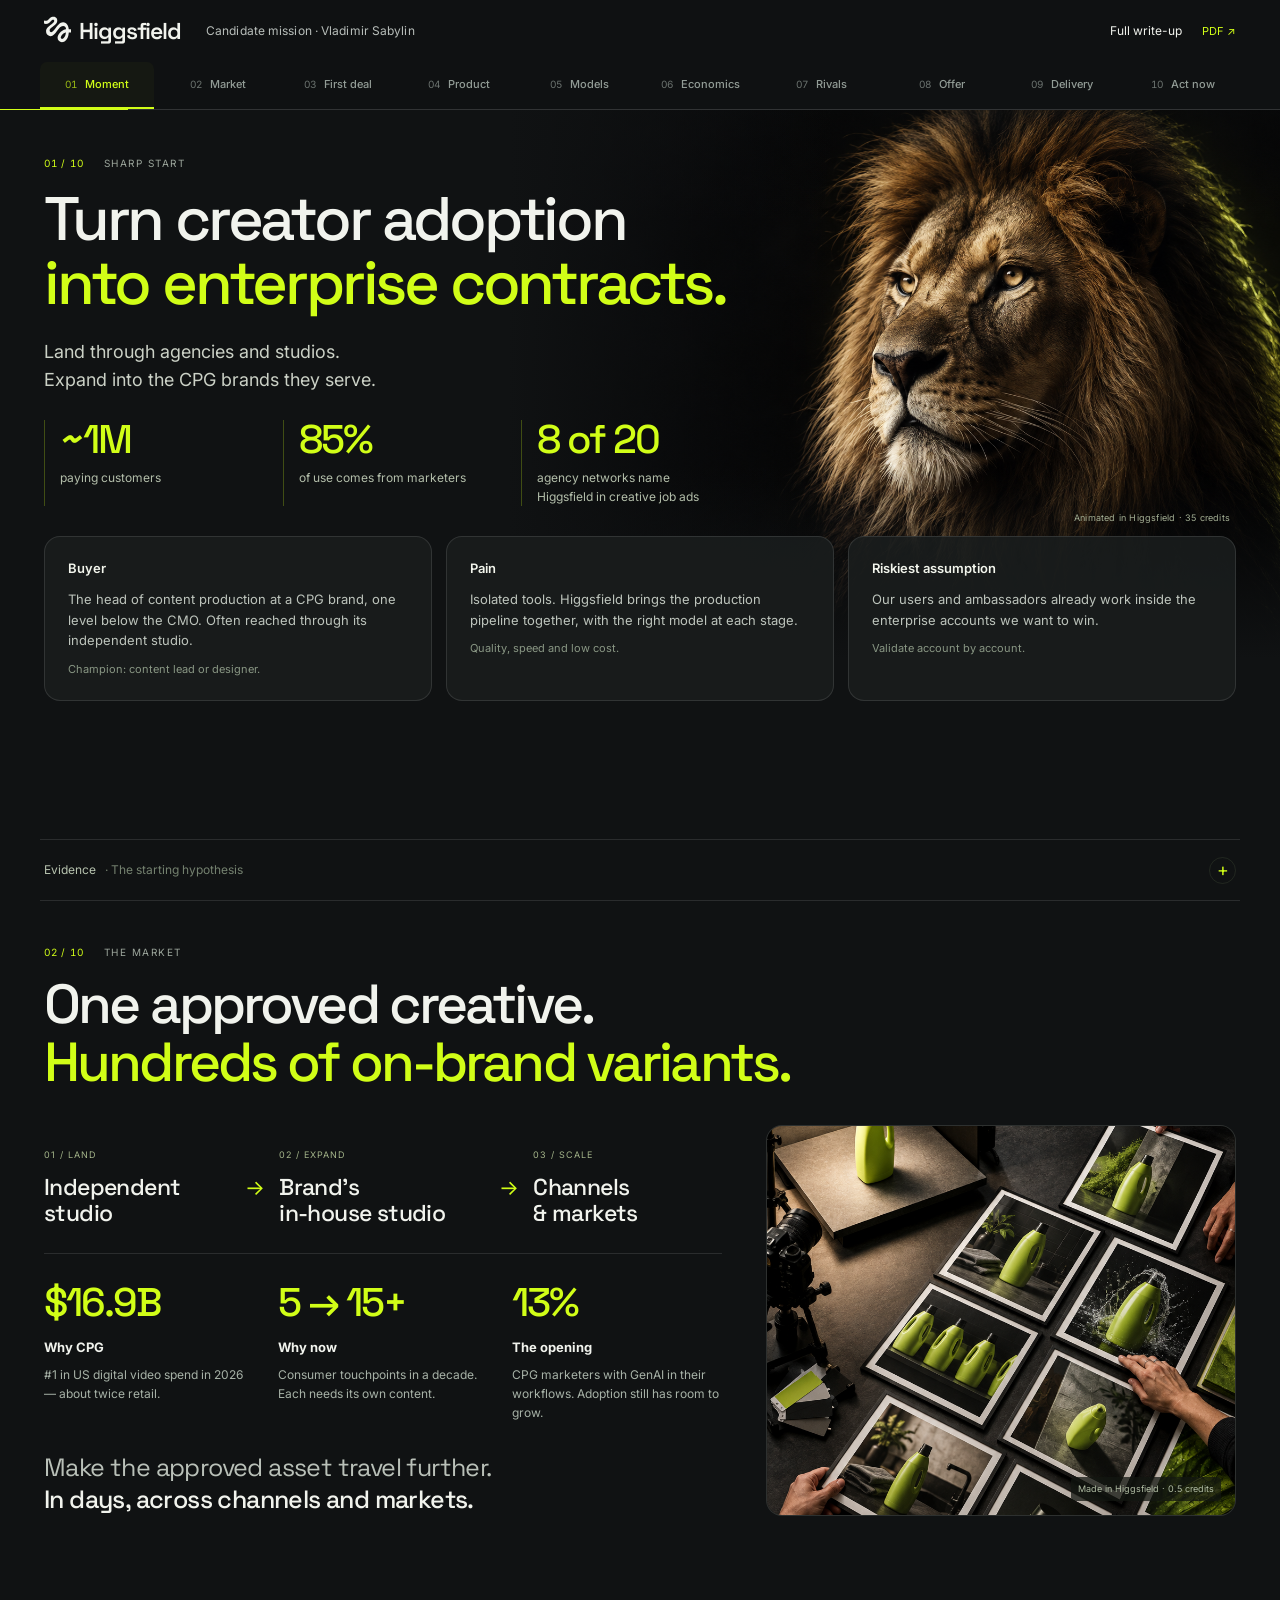
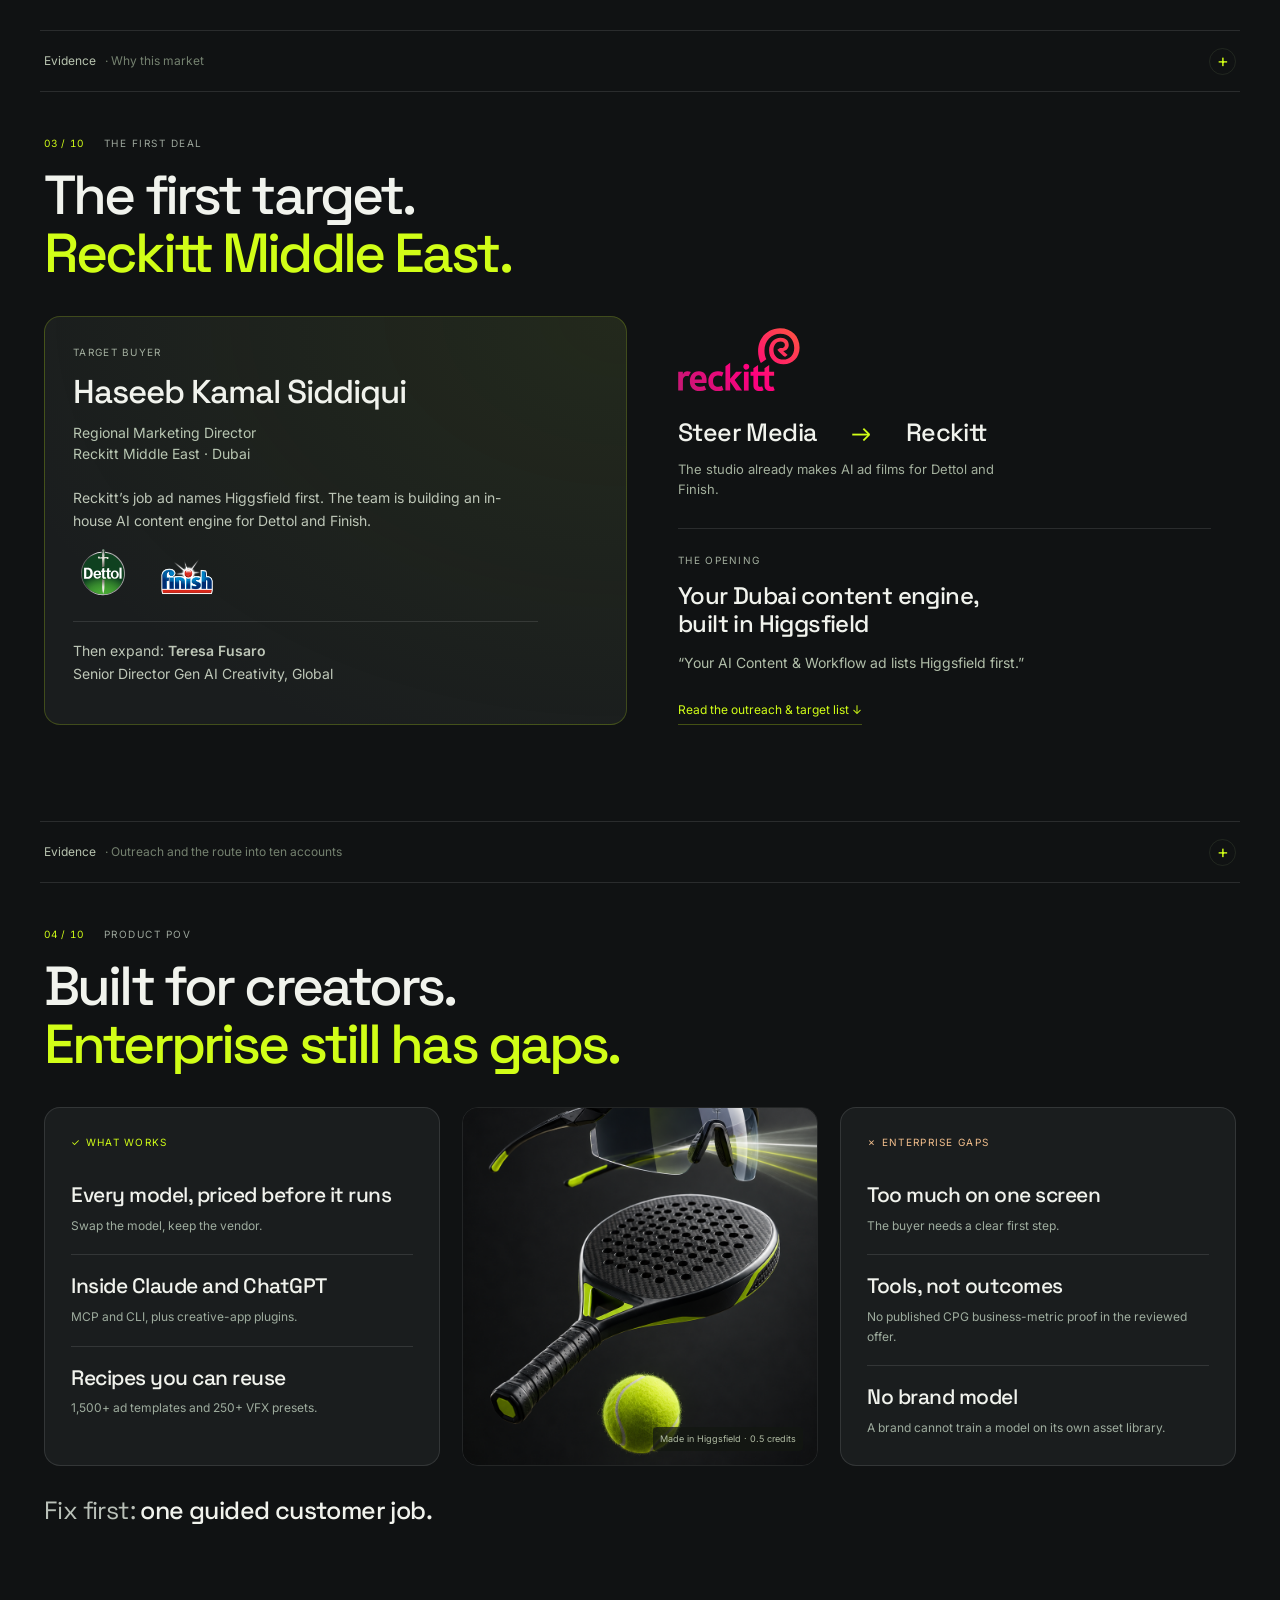
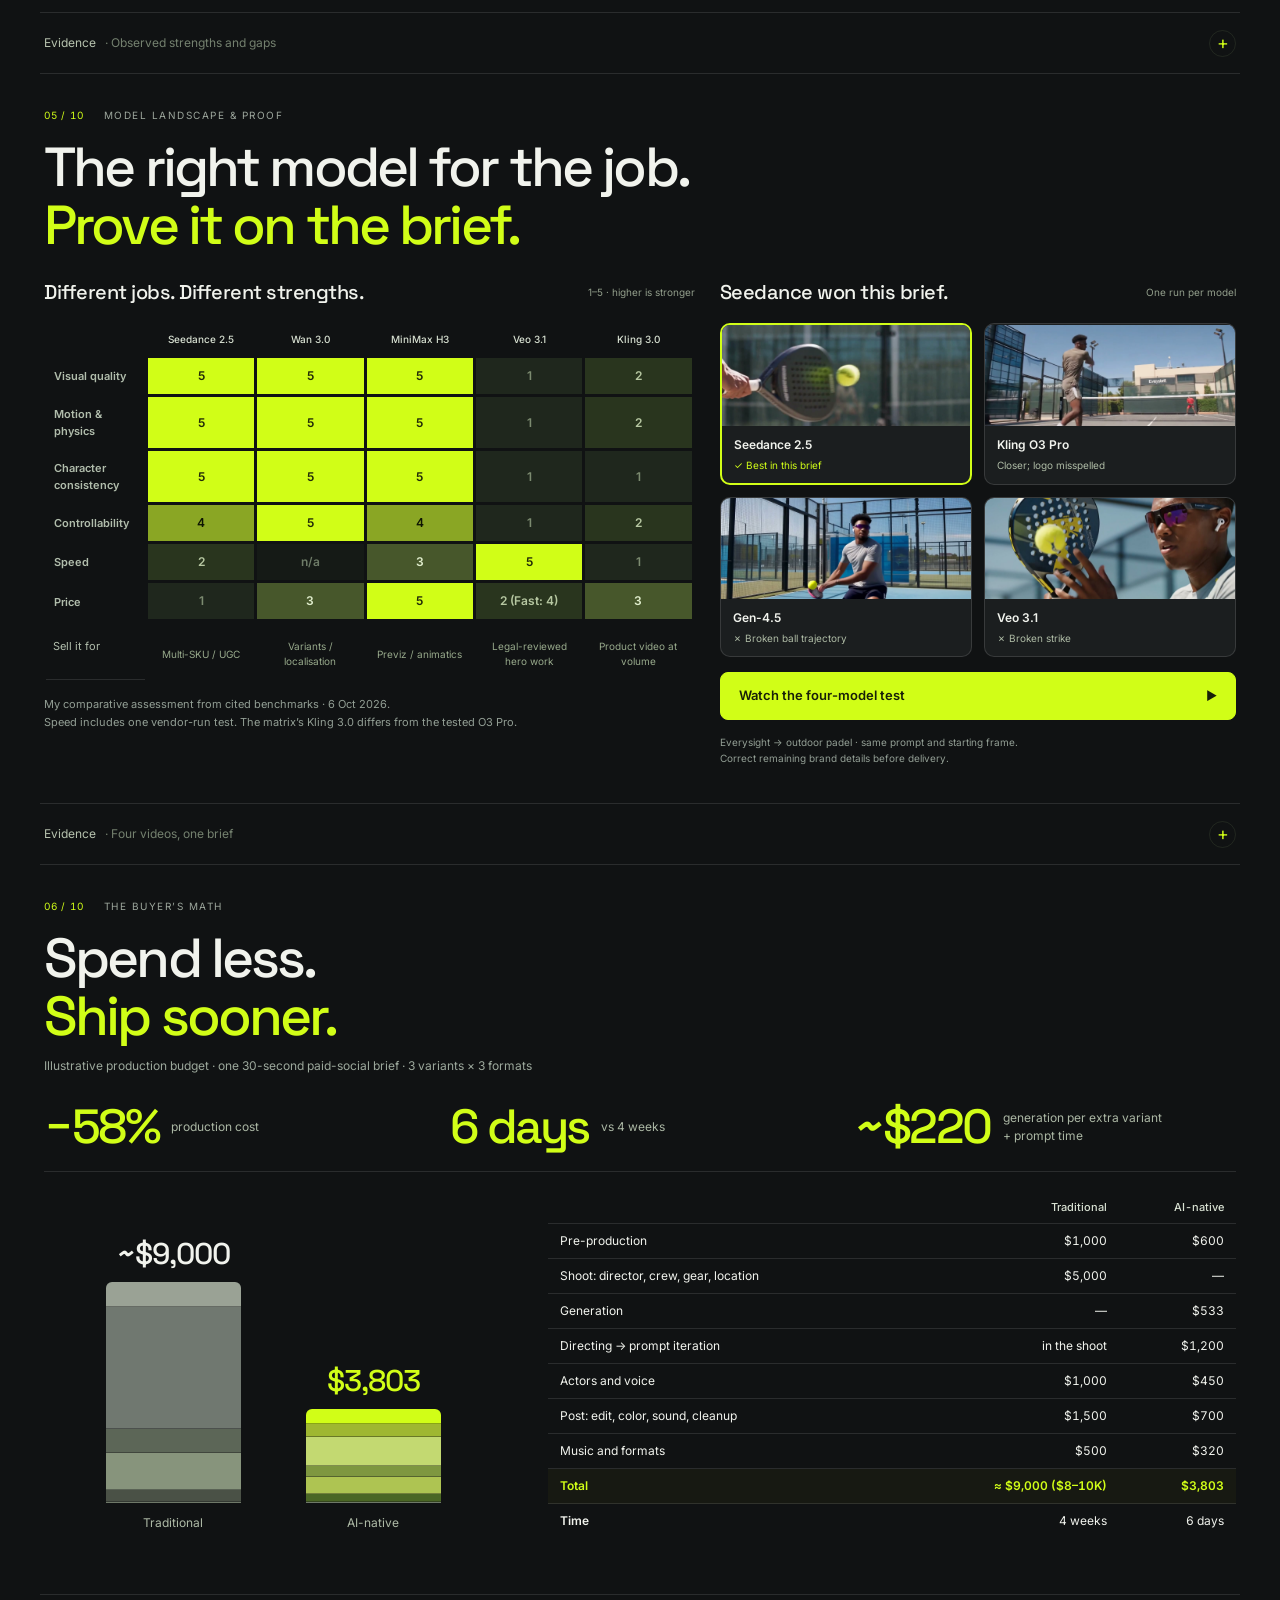
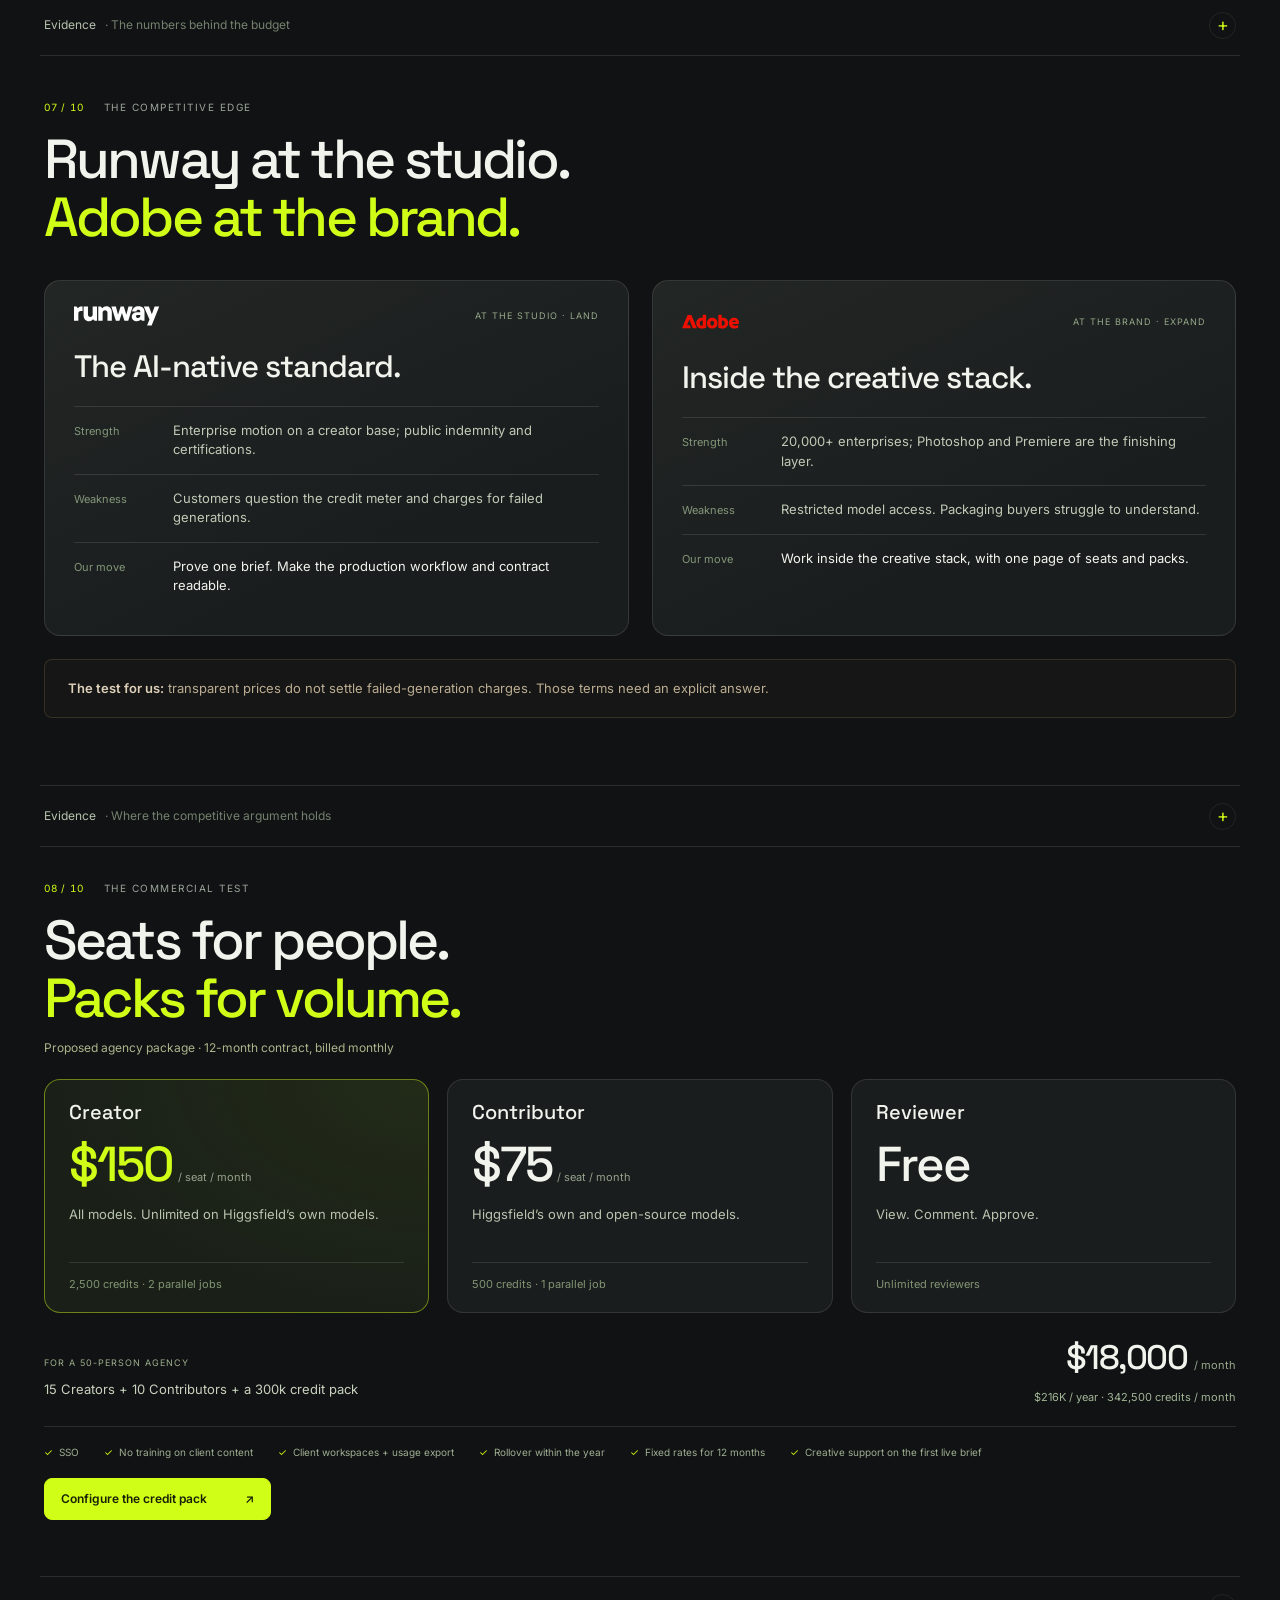
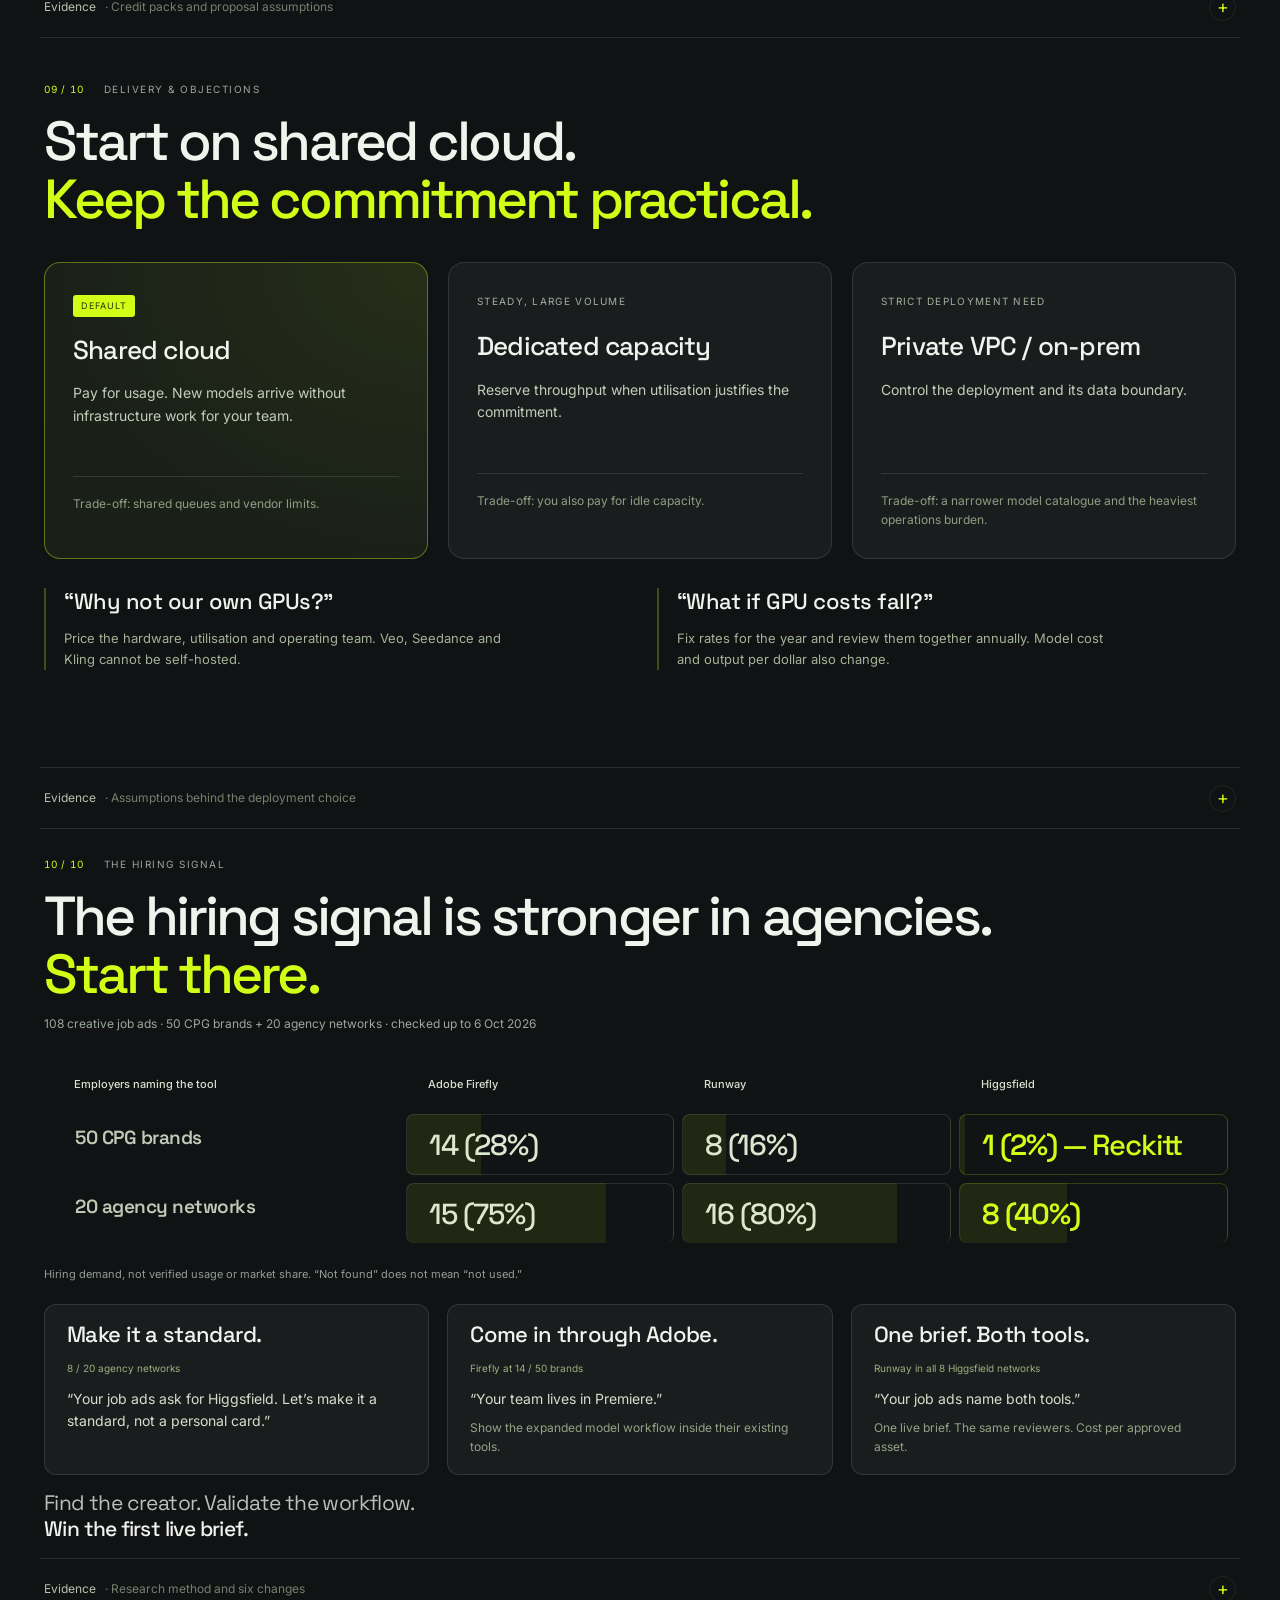
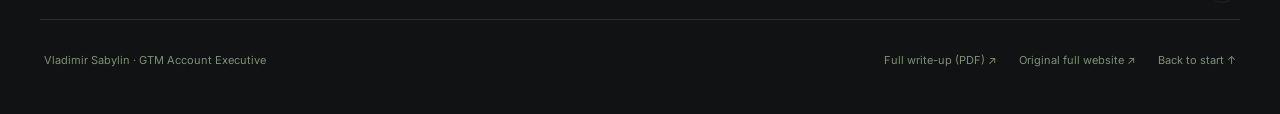
==== commit b1bccc6b: "Publish concise ten-slide mission and preserve full presentation" ====
--- a/index.html
+++ b/index.html
@@ -1,70 +1,8 @@
 <!DOCTYPE html>
-
-<html lang="en"><head><meta charset="utf-8"/><meta name="viewport" content="width=device-width,initial-scale=1"/><meta name="robots" content="noindex,nofollow"/><title>GTM Account Executive · Vladimir Sabylin · Higgsfield</title>
-<style>
-@font-face{font-family:'Space Grotesk';font-style:normal;font-weight:300 700;font-display:swap;src:url([data-uri]) format('woff2');}
-@font-face{font-family:'Inter';font-style:normal;font-weight:100 900;font-display:swap;src:url([data-uri]) format('woff2');}
-:root{--bg:#0f1113;--surface:#202225;--text:#f7f7f8;--muted:#898a8b;--lime:#d1fe17;--line:#303236;color-scheme:dark;font-family:Inter,Arial,sans-serif}*{box-sizing:border-box}html{scroll-behavior:smooth;scroll-padding-top:120px}body{margin:0;background:var(--bg);color:var(--text);font-size:16px;line-height:1.55}button,a,input{ -webkit-tap-highlight-color:transparent}button{font:inherit;cursor:pointer}a{color:inherit;text-decoration:none}button:focus-visible,a:focus-visible,summary:focus-visible{outline:2px solid var(--lime);outline-offset:5px}button{color:inherit}button:disabled{opacity:.4;cursor:default}h1,h2,h3,h4{font-family:'Space Grotesk',Inter,sans-serif;margin:0;line-height:1.12;letter-spacing:-.04em}h1{font-size:36px;font-weight:700}h2{font-size:32px;font-weight:700}p{margin:0}.topline{background:var(--lime);color:#11130a;padding:8px 24px;text-align:center;font-size:13px;font-weight:600}.topline span{font-weight:400;margin-left:15px}.navigation{position:sticky;top:0;z-index:20;background:#0f1113f5;backdrop-filter:blur(16px);border-bottom:1px solid #232529}.navinner{padding:13px 24px;display:flex;gap:24px;align-items:center;max-width:1640px;margin:auto}.brand{display:flex;align-items:center;gap:10px;flex-shrink:0;font-family:'Space Grotesk',sans-serif;font-weight:600;font-size:19px;letter-spacing:-.6px}.logo{width:32px;height:32px;background:#f7f7f8;color:#141619;border-radius:9px;display:grid;place-items:center}.logo svg{width:23px;height:23px}.topnav{display:flex;gap:19px;flex:1;align-items:center;overflow:auto;scrollbar-width:none}.topnav a{font-size:13px;white-space:nowrap;color:#a8a8a8;font-weight:500;letter-spacing:.1px;padding:9px 0}.topnav a[aria-current=page],.topnav a:hover{color:var(--lime)}.author{font-size:12px;white-space:nowrap;color:#a8a8a8;border:1px solid var(--line);padding:8px 12px;border-radius:9px}.layout{max-width:1640px;margin:auto;padding:24px}.intro{display:flex;align-items:flex-end;justify-content:space-between;gap:24px;margin-bottom:22px}.intro h1{font-size:30px;text-transform:uppercase}.intro p{color:#898a8b;font-size:14px;margin-top:7px}.gallery-controls{display:flex;gap:7px}.arrow{border:1px solid #323439;background:#202225;width:34px;height:34px;border-radius:8px;font-size:18px}.gallery{display:flex;gap:20px;overflow-x:auto;scroll-snap-type:x mandatory;scrollbar-width:none;padding-bottom:5px}.cover{display:block;flex:0 0 40%;min-width:270px;scroll-snap-align:start;position:relative}.visual{height:auto;aspect-ratio:16/9;position:relative;overflow:hidden;background:#202225;border-radius:8px}.visual img,.visual video{position:absolute;width:100%;height:100%;object-fit:cover;inset:0}.visual img{transition:transform .35s}.cover:hover img{transform:scale(1.025)}.visual:after{content:'';position:absolute;inset:0;background:linear-gradient(180deg,#0003,transparent 40%,#0006)}.parttag{position:absolute;top:14px;left:14px;font-size:12px;padding:5px 9px;border:1px solid #ffffff30;background:#101112a6;border-radius:6px;backdrop-filter:blur(10px);z-index:2}.open-cover{position:absolute;right:14px;bottom:14px;z-index:2;width:34px;height:34px;display:grid;place-items:center;border-radius:50%;border:1px solid #ffffff60;background:#17171970;font-size:18px}.cover h2{font-size:16px;text-transform:uppercase;margin:13px 0 4px;letter-spacing:-.04em}.cover p{font-size:14px;color:#898a8b}.cover.active .parttag{color:#101112;background:var(--lime);border-color:var(--lime)}.cover.active h2{color:var(--lime)}.media-note{font-size:11px;color:#7c7e81;margin:14px 0 32px}.media-note a{text-decoration:underline;text-underline-offset:3px}.section{display:none}.section.active{display:block}.sectionhead{display:flex;align-items:end;gap:16px;justify-content:space-between;margin:0 0 22px}.sectionhead h2{text-transform:uppercase}.eyebrow{font-size:12px;color:var(--muted);margin-bottom:8px}.status{color:#b9beac;background:#252b1b;border:1px solid #384328;border-radius:6px;font-size:12px;padding:5px 9px;white-space:nowrap}.sharp{display:grid;grid-template-columns:1.05fr 1fr 1fr;gap:12px;margin-bottom:24px}.sharp article{border:1px solid #2e3032;background:#1b1d20;border-radius:16px;padding:22px}.sharp label{font-size:12px;color:var(--lime);display:block;margin-bottom:12px}.sharp h3{font-size:23px;letter-spacing:-.04em;margin-bottom:12px}.sharp p{color:#b7b8bb;font-size:14px;line-height:1.65}.sharp strong{color:#e7e8e9;font-weight:500}.sharp .pain{background:#d1fe17;color:#12150a;border-color:#d1fe17}.sharp .pain label{color:#4c590e}.sharp .pain p,.sharp .pain strong{color:#29320a}.reader{display:grid;grid-template-columns:200px minmax(0,1fr);gap:32px;border-top:1px solid #292b2e;padding-top:25px}.section-menu{align-self:start;position:sticky;top:90px;display:flex;flex-direction:column;gap:5px}.section-menu a{font-size:13px;color:#999b9e;padding:12px 13px;border-radius:9px}.section-menu a:hover{background:#242629;color:#fff}.section-menu a span{color:#62666c;margin-right:10px}.bodycontent{min-width:0;max-width:1080px}details.chapter{margin-bottom:12px;border:1px solid #303236;border-radius:14px;background:#191b1e;overflow:hidden}details.chapter[open]{background:#141619}summary{cursor:pointer;list-style:none;display:flex;align-items:center;gap:18px;padding:24px;font-size:19px;font-family:'Space Grotesk',sans-serif;line-height:1.3;letter-spacing:-.03em}summary::-webkit-details-marker{display:none}summary .number{font:12px Inter,sans-serif;color:#85878c}summary .plus{margin-left:auto;color:var(--lime);font:23px Inter,sans-serif}details[open] .plus{transform:rotate(45deg)}.chapter-body{padding:0 24px 26px;line-height:1.75;color:#c2c4c7}.chapter-body h3{font-size:27px;color:#f7f7f8;margin:6px 0 23px;font-weight:600;line-height:1.2}.chapter-body h4{font-size:20px;margin:26px 0 13px;color:#f7f7f8}.chapter-body p{margin:0 0 18px}.chapter-body ul,.chapter-body ol{padding-left:24px;margin:0 0 20px}.chapter-body li{margin-bottom:13px}.chapter-body strong{color:#f0f1f3;font-weight:600}.chapter-body a{color:#bcc99a;text-decoration:underline;text-underline-offset:3px;text-decoration-color:#566045;overflow-wrap:anywhere}.chapter-body blockquote{border-left:2px solid var(--lime);padding:16px 22px;margin:20px 0;background:#20231c;border-radius:0 10px 10px 0;color:#dcdfd6}.chapter-body blockquote p:last-child{margin-bottom:0}.tablewrap{overflow:auto;margin:20px 0 25px}.chapter-body table{border-collapse:collapse;width:100%;font-size:14px;min-width:580px}.chapter-body th{text-align:left;color:#f7f7f8;background:#232629;font-size:12px;padding:13px}.chapter-body td{padding:16px 13px;border-bottom:1px solid #323439;vertical-align:top}.chapter-body small{font-size:12px;color:#96999e}.fulltext{margin-top:24px}.fulltext summary{font-family:Inter;font-size:13px;color:#96999e;border-top:1px solid #292b2e;padding:20px 0}.fulltext .chapter-body{padding:16px 0}.fulltext h2{margin:35px 0 20px;font-size:30px}.sourcebar{display:flex;justify-content:space-between;align-items:center;gap:12px;padding:18px 0;color:#83868b;font-size:12px}.sourcebar a{text-decoration:underline;text-underline-offset:3px}.emptygrid{display:grid;grid-template-columns:repeat(3,minmax(0,1fr));gap:15px;margin-top:24px}.draftbox{border-radius:14px;border:1px solid #303236;background:#1b1d20;padding:24px;min-height:200px}.draftbox .num{color:var(--lime);font-size:12px;margin-bottom:27px}.draftbox h3{font-size:22px;margin-bottom:10px}.draftbox p{color:#93969a;font-size:14px}.draft-media{position:relative;display:grid;place-items:center;min-height:260px;margin-top:24px;border:1px solid #32353a;border-radius:10px;background:#191b1e}.draft-media p{font-size:14px;color:#7b7e83}.placeholder-caption{color:#8e9297;font-size:13px;margin-top:14px}.next-section{display:flex;justify-content:space-between;align-items:center;padding:25px 0;margin-top:25px;border-top:1px solid #2e3034;gap:15px}.next-section span{color:#898a8b;font-size:12px}.next-section a{font-family:'Space Grotesk';font-size:22px;letter-spacing:-.04em}.next-section a:hover{color:var(--lime)}footer{border-top:1px solid #303236;margin-top:35px;padding:23px 0 5px;display:flex;justify-content:space-between;gap:16px;font-size:12px;color:#73777c}.mobilelabel{display:none}.backtop{font-size:13px;color:#b2b5b8}.backtop:hover{color:var(--lime)}
-@media(min-width:1450px){.cover{flex-basis:35%}}@media(max-width:1000px){.author{display:none}.brand .wordmark{display:none}.navinner{gap:20px}.sharp{grid-template-columns:1fr 1fr}.sharp .risk{grid-column:1/-1}.reader{grid-template-columns:165px minmax(0,1fr);gap:20px}.emptygrid{grid-template-columns:1fr 1fr}}
-@media(max-width:650px){html{scroll-padding-top:105px}.topline{font-size:12px;padding:8px 12px}.topline span{display:none}.navinner{padding:12px;gap:14px}.topnav{gap:19px}.topnav a{font-size:12px}.topnav a .desktoplabel{display:none}.mobilelabel{display:inline}.layout{padding:22px 16px}.intro h1{font-size:25px}.intro p{font-size:12px;max-width:220px}.gallery{gap:12px}.cover{flex-basis:86%;min-width:250px}.gallery-controls{display:none}.sectionhead{align-items:start}.sectionhead h2{font-size:29px}.sharp{grid-template-columns:1fr}.sharp .risk{grid-column:auto}.sharp article{padding:22px}.reader{display:block}.section-menu{position:static;display:flex;flex-direction:row;overflow:auto;margin-bottom:20px;gap:4px}.section-menu a{white-space:nowrap;padding:9px;font-size:12px}.section-menu a span{margin-right:5px}.chapter-body{padding:0 17px 20px;font-size:15px}.chapter-body h3{font-size:25px}summary{padding:20px 17px;font-size:18px;gap:12px}.sourcebar{align-items:start;flex-direction:column}.emptygrid{grid-template-columns:1fr}.status{font-size:11px}.media-note{margin-bottom:27px}.next-section{align-items:start;flex-direction:column}.next-section a{font-size:21px}footer{flex-direction:column}.sharp p{font-size:15px}}
-@media(prefers-reduced-motion:reduce){html{scroll-behavior:auto}*{transition:none!important}}
-</style><link rel="icon" href="data:image/svg+xml,%3Csvg%20viewBox%3D%220%200%2020%2020%22%20fill%3D%22none%22%20aria-hidden%3D%22true%22%3E%3Cpath%20d%3D%22M18.3498%209.83713L18.3339%209.65759C18.1831%207.93447%2017.0963%204.69261%2014.0816%204.69261C11.8445%204.69261%2010.1545%206.97097%208.66311%208.97967C7.47302%2010.5883%206.4419%2011.9683%205.3073%2011.9683C5.00574%2011.9357%204.61708%2011.7805%204.3792%2011.4294C4.16497%2011.1108%204.10948%2010.7026%204.22046%2010.2126C4.39489%209.43684%205.39463%208.7182%206.44963%207.95063C7.02864%207.54238%207.6238%207.10955%208.03634%206.69311C9.22643%205.5091%209.82932%204.65164%209.82932%203.2717C9.82932%201.89176%209.09157%201.20565%208.47276%200.911636C7.23514%200.323844%205.41851%200.666781%204.26026%201.69583C4.08583%201.85922%203.91117%202.01418%203.75243%202.16119C2.58622%203.23097%201.80094%203.95781%200%203.40232V5.63972C2.38791%206.72588%204.39512%204.65164%205.15675%203.69633C5.74372%203.06758%206.36253%202.70006%206.82283%202.70006H6.84671C7.05298%202.70825%207.22741%202.78995%207.35454%202.93696C7.56081%203.18204%207.64018%203.46786%207.60038%203.78622C7.51305%204.45594%206.83875%205.23967%205.60113%206.09713C4.14928%207.10159%201.7218%208.78374%201.53122%2010.8987C1.3884%2012.4177%202.15003%2013.9365%203.34012%2014.5243C6.11669%2015.8798%207.80665%2013.5444%209.5994%2011.0783C10.9719%209.1756%2012.273%207.37103%2014.0818%207.37103C15.7081%207.37103%2016.311%208.75916%2016.311%209.63301V9.80459L16.1523%209.83713C12.2095%2010.5558%2010.0595%2014.3611%2010.0595%2016.1167C10.0595%2017.8724%2011.5034%2019.375%2013.2804%2019.375C15.359%2019.375%2017.9293%2017.5458%2018.3419%2012.4013L18.3578%2012.2136H20V9.83737H18.3498V9.83713ZM16.1998%2012.4746C15.8826%2015.5531%2014.3513%2016.9904%2013.4232%2016.9904C13.0027%2016.9904%2012.4158%2016.631%2012.4158%2015.9615C12.4158%2015.2104%2013.5026%2012.932%2015.946%2012.2543L16.2316%2012.1808L16.1998%2012.4748V12.4746Z%22%20fill%3D%22%23d1fe17%22%2F%3E%3C%2Fsvg%3E?v=20261007-3"/><link rel="stylesheet" href="motion.css?v=20261007-3"/><link rel="stylesheet" href="editorial.css?v=20261007-3"/><link rel="stylesheet" href="economics.css?v=20261007-3"/><link rel="stylesheet" href="draft.css?v=20261007-3"/><link rel="stylesheet" href="commercial.css?v=20261007-3"/><link rel="stylesheet" href="intelligence.css?v=20261007-3"/><link rel="stylesheet" href="surprise.css?v=20261007-3"/><link rel="stylesheet" href="presentation-polish.css?v=20261007-3"/></head><body id="top">
-<div class="topline">Candidate mission · GTM Account Executive <span>Vladimir Sabylin</span></div>
-<header class="navigation"><div class="navinner"><a class="brand" href="#overview" aria-label="Higgsfield candidate mission"><span class="logo"><svg fill="none" aria-hidden="true" viewBox="0 0 20 20"><path d="M18.3498 9.83713L18.3339 9.65759C18.1831 7.93447 17.0963 4.69261 14.0816 4.69261C11.8445 4.69261 10.1545 6.97097 8.66311 8.97967C7.47302 10.5883 6.4419 11.9683 5.3073 11.9683C5.00574 11.9357 4.61708 11.7805 4.3792 11.4294C4.16497 11.1108 4.10948 10.7026 4.22046 10.2126C4.39489 9.43684 5.39463 8.7182 6.44963 7.95063C7.02864 7.54238 7.6238 7.10955 8.03634 6.69311C9.22643 5.5091 9.82932 4.65164 9.82932 3.2717C9.82932 1.89176 9.09157 1.20565 8.47276 0.911636C7.23514 0.323844 5.41851 0.666781 4.26026 1.69583C4.08583 1.85922 3.91117 2.01418 3.75243 2.16119C2.58622 3.23097 1.80094 3.95781 0 3.40232V5.63972C2.38791 6.72588 4.39512 4.65164 5.15675 3.69633C5.74372 3.06758 6.36253 2.70006 6.82283 2.70006H6.84671C7.05298 2.70825 7.22741 2.78995 7.35454 2.93696C7.56081 3.18204 7.64018 3.46786 7.60038 3.78622C7.51305 4.45594 6.83875 5.23967 5.60113 6.09713C4.14928 7.10159 1.7218 8.78374 1.53122 10.8987C1.3884 12.4177 2.15003 13.9365 3.34012 14.5243C6.11669 15.8798 7.80665 13.5444 9.5994 11.0783C10.9719 9.1756 12.273 7.37103 14.0818 7.37103C15.7081 7.37103 16.311 8.75916 16.311 9.63301V9.80459L16.1523 9.83713C12.2095 10.5558 10.0595 14.3611 10.0595 16.1167C10.0595 17.8724 11.5034 19.375 13.2804 19.375C15.359 19.375 17.9293 17.5458 18.3419 12.4013L18.3578 12.2136H20V9.83737H18.3498V9.83713ZM16.1998 12.4746C15.8826 15.5531 14.3513 16.9904 13.4232 16.9904C13.0027 16.9904 12.4158 16.631 12.4158 15.9615C12.4158 15.2104 13.5026 12.932 15.946 12.2543L16.2316 12.1808L16.1998 12.4748V12.4746Z" fill="currentColor"></path></svg></span><span class="wordmark">Higgsfield</span></a><span class="candidate-identity" data-presentation-label="">Candidate mission · Vladimir Sabylin</span><nav class="topnav" aria-label="Five parts of the mission">
-<a href="#strategy" data-section="strategy" aria-current="page"><span class="desktoplabel">Strategy & Craft</span><span class="mobilelabel">01 Strategy</span></a><a href="#models" data-section="models"><span class="desktoplabel">Model Landscape</span><span class="mobilelabel">02 Models</span></a><a href="#economics" data-section="economics"><span class="desktoplabel">GPU & Unit Economics</span><span class="mobilelabel">03 Economics</span></a><a href="#intelligence" data-section="intelligence"><span class="desktoplabel">Competitive Intelligence</span><span class="mobilelabel">04 Intelligence</span></a><a href="#surprise" data-section="surprise"><span class="desktoplabel">Surprise Us</span><span class="mobilelabel">05 Surprise Us</span></a></nav></div></header>
-<main class="layout"><section class="section" id="overview" aria-labelledby="cover-title">
-<div class="mission-cover"><p class="cover-kicker">GTM ACCOUNT EXECUTIVE · CANDIDATE MISSION</p>
-<h1 id="cover-title">Land through the agencies and studios that already use us,<br/><em>expand into the CPG brands they serve</em></h1>
-<div class="cover-proof"><a href="#conquest-map"><strong>8 of 20</strong><span>agency networks hire for Higgsfield</span></a><a href="#economics-roi"><strong>$3,850 <small>vs $9,000</small></strong><span>per ad · 6 days vs 4 weeks</span></a><a href="#commercial"><strong>$18K <small>a month</small></strong><span>for a 50-person agency</span></a></div>
-<a class="cover-cta" href="#strategy">Explore the strategy <span aria-hidden="true">↗</span></a></div><section class="sharp-start" id="sharp-start" aria-labelledby="sharp-start-heading"><div class="editorial-scene sharp-start-scene"><div class="editorial-image sharp-start-image"><img src="assets/sharp-start-lion.png" alt="Focused lion — the original Sharp Start portrait, animated with Higgsfield" decoding="async" fetchpriority="high"/><video id="sharp-start-motion" class="ambient-video" data-src="assets/sharp-start-lion-higgsfield.mp4" poster="assets/sharp-start-lion.png" muted="" loop="" playsinline="" preload="none" aria-hidden="true"></video></div><div class="editorial-copy"><span class="editorial-number">Part 0</span><h3 id="sharp-start-heading">Sharp Start</h3><div class="sharp-start-copy">
-<article class="sharp-card"><p><strong>Buyer.</strong> The head of content production at a CPG brand — one level below the CMO, owning the content budget across the in-house studio and its agencies. We often land first through the independent studio that produces for that brand. <strong>Champion:</strong> the content lead or designer.</p></article><article class="sharp-card"><p><strong>Pain.</strong> Consumer tools offer isolated point solutions. </p><p>Higgsfield runs the end-to-end creative production pipeline, with the right model at each stage — and breaks the old trade-off: quality, speed and low cost, no longer pick two.</p></article><article class="sharp-card"><p><strong>Riskiest assumption.</strong> Higgsfield users and ambassadors already work inside the target enterprise accounts.</p></article></div></div><div class="editorial-art-note ambient-caption"><span>Made in Higgsfield · 35 credits</span><button type="button" class="ambient-toggle" aria-controls="sharp-start-motion" aria-pressed="false" hidden="">Play motion</button></div></div></section></section>
-<section class="section active" id="strategy" aria-labelledby="strategy-title"><div class="sectionhead"><div><div class="eyebrow">Part 1</div><h2 id="strategy-title">Strategy & Craft</h2></div></div><p class="part-takeaway" data-presentation-label="">Land through studios → expand into the brand</p>
-<p class="editorial-intro">One approved creative, multiplied across formats, brands and markets.</p>
-<nav class="editorial-menu" aria-label="Strategy and Craft subsections"><a href="#sharp-start">0 Sharp Start</a><a href="#beachhead">1.1 Beachhead vertical</a><a href="#competitors">1.2 The two who beat Higgsfield to the room</a><a href="#product">1.3 Product POV</a><a href="#asset">1.4 The asset</a><a href="#commercial">1.5 The commercial test</a></nav><section class="editorial-chapter beachhead-scene" id="beachhead" aria-labelledby="beachhead-heading"><div class="beachhead-layout"><div class="beachhead-source"><span class="editorial-number">Part 1.1 — Beachhead vertical</span><h3 id="beachhead-heading">Beachhead: CPG brands — land through independent studios, expand into the brand's in-house studio</h3>
-<p><strong>The workflow we unlock: one approved creative → hundreds of on-brand variants.</strong> A studio takes the brand's approved key visual and packshot and turns it into motion and format variants for every channel and market — in days vs. weeks.</p>
-<p><strong>The budget already exists.</strong> Brands spend ~$19 on making content for every ~$31 on media, and today it goes to studios and agencies (<a target="_blank" rel="noopener noreferrer" href="https://wfanet.org/knowledge/item/2025/03/25/wfa-research-reveals-new-trends-showing-how-brands-are-responding-to-changes-in-content-production">WFA, 2025</a>; <a target="_blank" rel="noopener noreferrer" href="https://www.gartner.com/en/articles/cmo-spend">Gartner CMO Spend, 2026</a>). CPG is #1 in US digital video — $16.9B in 2026, ~2× retail (<a target="_blank" rel="noopener noreferrer" href="https://www.iab.com/wp-content/uploads/2026/07/2026_IAB_Digital_Video_Ad_Spend_and_Strategy_Full_Report.pdf">IAB, 2026</a>) — and puts ~35% of digital into social, more than any other industry (<a target="_blank" rel="noopener noreferrer" href="https://www.emarketer.com/press-releases/tariffs-cause-auto-and-retail-sectors-to-pull-back-on-digital-ads/">eMarketer, 2025</a>). "You can't sell toothpaste through search."</p>
-<p><strong>Why now</strong></p>
-<ul>
-<li>Touchpoints went from 5 to 15+ in a decade, and each needs its own content (<a target="_blank" rel="noopener noreferrer" href="https://www.bcg.com/publications/2026/how-ai-rewrites-cpg-marketing-economics">BCG, Sept 2026</a>).</li>
-<li>Video buyers using GenAI make or finish 24% of their video ads with it in 2025, 33% in 2026 and 43% in 2027 (<a target="_blank" rel="noopener noreferrer" href="https://www.iab.com/wp-content/uploads/2026/07/2026_IAB_Digital_Video_Ad_Spend_and_Strategy_Full_Report.pdf">IAB, 2026</a>).</li>
-<li>Yet only 13% of CPG marketers have GenAI in their workflows, and ~60% are bringing content creation in-house (<a target="_blank" rel="noopener noreferrer" href="https://www.bcg.com/publications/2026/the-ai-forward-cpg-marketing-organization">BCG, Feb 2026</a>); ~75% of CPG companies are stuck in pilots (<a target="_blank" rel="noopener noreferrer" href="https://www.bcg.com/press/24june2026-cpg-retail-leaders-ai">BCG & Consumer Goods Forum, Jun 2026</a>).</li>
-</ul>
-<p><strong>Why us:</strong> the people who make CPG content already use Higgsfield — we turn that into a system for the brand (see 1.2).</p>
-</div><figure class="beachhead-visual"><img src="assets/beachhead-why-us-higgsfield.png" alt="AI illustration: CPG content creators working together in a shared brand production system" loading="lazy" decoding="async"/><figcaption>Why us · illustration generated with Higgsfield</figcaption></figure></div></section>
-<section class="editorial-chapter competitors-scene" id="competitors" aria-labelledby="competitors-heading"><div class="editorial-scene"><div class="editorial-image quiet-studio"><img src="assets/studio-system-higgsfield.png" alt="One product, an independent studio and a repeatable campaign system" loading="lazy" decoding="async"/></div><div class="editorial-brands"><div class="brand-main"><img src="assets/adobe.svg" alt="Adobe"/><span>Creative Cloud & Firefly</span></div><div class="brand-main"><img src="assets/runway.svg" alt="Runway"/><span>AI-native production</span></div></div><div class="editorial-copy verbatim-copy"><span class="editorial-number">Part 1.2 — The two who beat Higgsfield to the room</span><div class="verbatim-source"><h3 id="competitors-heading">The two in the room</h3>
-<p><strong>Why these two:</strong> CPG brands and the agencies that produce for them ask for Adobe Firefly and Runway by name in their job ads — Firefly at 28% of 50 CPG brands, Runway at 80% of 20 agency networks (Part 5).</p>
-<ul>
-<li><details class="source-point" open=""><summary><strong>Adobe — already on every desk.</strong></summary><div class="source-point-body"> Creative Cloud is the default for creative teams, Firefly comes with it, and 20,000+ enterprises rely on Adobe (<a target="_blank" rel="noopener noreferrer" href="https://www.adobe.com/cc-shared/assets/investor-relations/pdfs/adbe-q3fy26-transcript.pdf">Adobe Q3 FY26</a>).</div></details></li>
-<li><details class="source-point" open=""><summary><strong>Runway — the AI-native standard.</strong></summary><div class="source-point-body"> Its focus is studios: film, agencies, premium production — Lionsgate, Omnicom, WPP (<a target="_blank" rel="noopener noreferrer" href="https://investors.lionsgate.com/news-events/news/news-details/2024/Runway-Partners-with-Lionsgate-in-First-of-its-Kind-AI-Collaboration/default.aspx">Lionsgate</a>; <a target="_blank" rel="noopener noreferrer" href="https://runway.com/news/introducing-the-runway-api">Runway API</a>; <a target="_blank" rel="noopener noreferrer" href="https://runway.com/news/runway-opens-london-hq">Runway London</a>).</div></details></li>
-</ul>
-<h3>How we win with zero logos: your people already use us</h3>
-<p>~1M paying customers (<a target="_blank" rel="noopener noreferrer" href="https://higgsfield.ai/blog/higgsfield-1b-annualized-revenue-run-rate">Higgsfield, Sept 2026</a>); 85% of use comes from marketers (<a target="_blank" rel="noopener noreferrer" href="https://finance.yahoo.com/news/higgsfield-announces-130m-series-reports-140000625.html">Higgsfield, Jan 2026</a>); business is over half of revenue (<a target="_blank" rel="noopener noreferrer" href="https://www.youtube.com/watch?v=jszn8rFtxm4">CEO on 20VC, Sept 2026</a>).</p>
-<p><strong>Our value: we turn that into a system for your business</strong> — built into your process and your agencies' work.</p>
-<ol>
-<li><details class="source-point" open=""><summary><strong>Nothing new to roll out.</strong></summary><div class="source-point-body"> Your teams and studios already work in it; nobody needs retraining.</div></details></li>
-<li><details class="source-point" open=""><summary><strong>A production stack, not just models.</strong></summary><div class="source-point-body"> 1,500+ ready ad templates and 250+ VFX presets turn 50+ models into finished ads (<a target="_blank" rel="noopener noreferrer" href="https://higgsfield.ai/enterprise">Higgsfield Enterprise</a>). The Supercomputer agent picks the right model for each step — quality, speed and low cost, no longer pick two — and already runs 20M+ generations a month (<a target="_blank" rel="noopener noreferrer" href="https://www.prnewswire.com/news-releases/higgsfield-raises-400-million-series-b-financing-at-5-4-billion-valuation-with-annualized-revenue-reaching-700-million-302852430.html">Higgsfield, Aug 2026</a>).</div></details></li>
-<li><details class="source-point" open=""><summary><strong>An expert team that knows how to make viral creatives</strong></summary><div class="source-point-body"> 150+ in-house creatives — almost half the company — make our own launch films (<a target="_blank" rel="noopener noreferrer" href="https://www.youtube.com/watch?v=jszn8rFtxm4">CEO on 20VC, Sept 2026</a>). A Forward Deployed Creative sits inside your team (<a target="_blank" rel="noopener noreferrer" href="https://www.linkedin.com/posts/amashrabov_today-we-solve-the-biggest-pain-of-our-enterprise-activity-7495916181447450624-DRst">CEO, Aug 2026</a>), backed by our Academy (400K+ course visitors) (<a target="_blank" rel="noopener noreferrer" href="https://www.prnewswire.com/news-releases/higgsfield-raises-400-million-series-b-financing-at-5-4-billion-valuation-with-annualized-revenue-reaching-700-million-302852430.html">Higgsfield, Aug 2026</a>).</div></details></li>
-</ol>
-</div></div><small class="editorial-art-note">Adobe · Runway · Made in Higgsfield · 0.5 credits</small></div></section>
-<section class="editorial-chapter product-scene" id="product" aria-labelledby="product-heading"><div class="editorial-scene"><div class="editorial-image test-image"><img src="assets/precision-higgsfield.png" alt="Smart glasses, racket and ball — precision for a sports creative brief" loading="lazy" decoding="async"/></div><div class="editorial-copy verbatim-copy"><span class="editorial-number">Part 1.3 — Product POV</span><div class="verbatim-source"><h3 id="product-heading">Ready for the people who make content — not yet for the business that buys it</h3>
-<p><strong>3 capabilities that matter</strong> — from using Higgsfield and Runway side by side</p>
-<ol>
-<li><details class="source-point" open=""><summary><strong>Every model, priced before it runs.</strong></summary><div class="source-point-body"> I see the cost before I press run (Seedance 2.5: 56 credits, Veo 3.1: 80; see 2B). A team knows what a brief costs and swaps the model, not the vendor — OpenAI shut Sora's API on Sept 24 (<a target="_blank" rel="noopener noreferrer" href="https://developers.openai.com/api/docs/deprecations">OpenAI</a>).</div></details></li>
-<li><details class="source-point" open=""><summary><strong>Works natively inside Claude and ChatGPT.</strong></summary><div class="source-point-body"> I connected it through MCP and CLI; it runs straight from the chat, no workarounds. Plus plugins for Premiere, Photoshop, DaVinci and Figma (<a target="_blank" rel="noopener noreferrer" href="https://higgsfield.ai/enterprise">Higgsfield Enterprise</a>).</div></details></li>
-<li><details class="source-point" open=""><summary><strong>Recipes you can reuse.</strong></summary><div class="source-point-body"> See an ad or effect you like, open it and run it again on your own product: 1,500+ ad templates and 250+ VFX presets (<a target="_blank" rel="noopener noreferrer" href="https://higgsfield.ai/enterprise">Higgsfield Enterprise</a>). In Runway I couldn't find an equivalent library.</div></details></li>
-</ol>
-<p><strong>3 gaps that will lose deals</strong></p>
-<ol>
-<li><details class="source-point" open=""><summary><strong>Too much on one screen.</strong></summary><div class="source-point-body"> Every model and tool sits side by side; it's hard to know where to click, and Runway felt more natural to me. G2 users agree: "make the learning process more intuitive", "tools do not tie with each other" (<a target="_blank" rel="noopener noreferrer" href="https://www.g2.com/products/higgsfield/reviews/higgsfield-review-13112727">G2</a>; <a target="_blank" rel="noopener noreferrer" href="https://www.g2.com/products/higgsfield/reviews/higgsfield-review-12254542">G2</a>).</div></details></li>
-<li><details class="source-point" open=""><summary><strong>Tools, not outcomes.</strong></summary><div class="source-point-body"> We speak hype — viral effects, "a full AI creative team in one chat" (<a target="_blank" rel="noopener noreferrer" href="https://higgsfield.ai/supercomputer">Supercomputer</a>) — not business. The Enterprise page lists models and capacity; there is no CPG use case with a business metric and no published ROAS or cost-per-asset proof. Runway sells "product feed → ads → results" (<a target="_blank" rel="noopener noreferrer" href="https://runway.com/product/ads">Runway Ads</a>); Adobe sells the content supply chain (<a target="_blank" rel="noopener noreferrer" href="https://business.adobe.com/products/genstudio/performance-marketing.html">GenStudio</a>).</div></details></li>
-<li><details class="source-point" open=""><summary><strong>No brand model.</strong></summary><div class="source-point-body"> Our own models handle images and edits, and Soul ID trains characters. But a brand can't train a model on its own asset library — Adobe already does it for Coca-Cola with Firefly Foundry (<a target="_blank" rel="noopener noreferrer" href="https://careers.coca-colacompany.com/job/23677915/director-adobe-platforms-operations-atlanta-ga/">Coca-Cola job ad, Aug 2026</a>), and Runway licenses its model weights (<a target="_blank" rel="noopener noreferrer" href="https://runway.com/model-licensing">Runway</a>).</div></details></li>
-</ol>
-<p><strong>Fix first:</strong> one guided customer job</p>
-</div></div><small class="editorial-art-note">Made in Higgsfield · 0.5 credits</small></div></section>
-<section class="editorial-chapter asset-scene draft-asset" id="asset" aria-labelledby="asset-heading"><span class="editorial-number">Part 1.4 — The asset</span><div class="draft-brand-visual" aria-hidden="true"><img src="assets/reckitt.svg" alt=""/><div><img src="assets/dettol.svg" alt=""/><img src="assets/finish.svg" alt=""/></div></div><div class="draft-source" data-source-body="1.4"><div class="draft-asset-intro"><h3 id="asset-heading">Haseeb Kamal Siddiqui, Reckitt Middle East</h3>
-<p><strong>Haseeb Kamal Siddiqui</strong>, Regional Marketing Director, Reckitt Middle East (Dubai, since Dec 2024; <a target="_blank" rel="noopener noreferrer" href="https://www.linkedin.com/in/haseeb-kamal-siddiqui-b7551a5/">LinkedIn</a>). Reckitt Middle East is building an in-house AI content engine for Dettol and Finish: one proven asset multiplied into hundreds of variants for KSA, UAE and the GCC. The September job ad for it names Higgsfield first among the tools a hire should know (<a target="_blank" rel="noopener noreferrer" href="https://ae.linkedin.com/jobs/view/ai-content-workflow-executive-6-month-contract-at-reckitt-4469911174">job ad, Sept 2026</a>).</p>
-<p><strong>Then expand:</strong> Teresa Fusaro, Senior Director Gen AI Creativity, Global (<a target="_blank" rel="noopener noreferrer" href="https://retailx.events/speakers/teresa-fusaro/">RetailX</a>). The same ad says the next job is "taking it to other markets".</p>
-</div><details class="draft-disclosure" open=""><summary><h3>Cold email</h3></summary><div class="draft-detail">
+<html lang="en"><head><meta charset="utf-8"/><meta name="viewport" content="width=device-width,initial-scale=1"/><meta name="description" content="Vladimir Sabylin’s Higgsfield enterprise mission: a ten-slide case for turning creator adoption into agency and CPG contracts."/><title>Higgsfield Enterprise · Vladimir Sabylin · 10-slide mission</title><link rel="preconnect" href="https://fonts.googleapis.com"/><link rel="preconnect" href="https://fonts.gstatic.com" crossorigin=""/><link href="https://fonts.googleapis.com/css2?family=Inter:wght@400;500;600;700&family=Space+Grotesk:wght@400;500;600;700&display=swap" rel="stylesheet"/><link rel="stylesheet" href="motion.css?v=short-1"/><link rel="stylesheet" href="commercial.css?v=short-1"/><link rel="stylesheet" href="deck.css?v=short-1"/></head><body><a class="skip-link" href="#slides">Skip to presentation</a><header class="deck-header"><div class="deck-header-top"><a aria-label="Higgsfield candidate mission" class="brand" href="#slide-1"><span class="logo"><svg aria-hidden="true" fill="none" viewBox="0 0 20 20"><path d="M18.3498 9.83713L18.3339 9.65759C18.1831 7.93447 17.0963 4.69261 14.0816 4.69261C11.8445 4.69261 10.1545 6.97097 8.66311 8.97967C7.47302 10.5883 6.4419 11.9683 5.3073 11.9683C5.00574 11.9357 4.61708 11.7805 4.3792 11.4294C4.16497 11.1108 4.10948 10.7026 4.22046 10.2126C4.39489 9.43684 5.39463 8.7182 6.44963 7.95063C7.02864 7.54238 7.6238 7.10955 8.03634 6.69311C9.22643 5.5091 9.82932 4.65164 9.82932 3.2717C9.82932 1.89176 9.09157 1.20565 8.47276 0.911636C7.23514 0.323844 5.41851 0.666781 4.26026 1.69583C4.08583 1.85922 3.91117 2.01418 3.75243 2.16119C2.58622 3.23097 1.80094 3.95781 0 3.40232V5.63972C2.38791 6.72588 4.39512 4.65164 5.15675 3.69633C5.74372 3.06758 6.36253 2.70006 6.82283 2.70006H6.84671C7.05298 2.70825 7.22741 2.78995 7.35454 2.93696C7.56081 3.18204 7.64018 3.46786 7.60038 3.78622C7.51305 4.45594 6.83875 5.23967 5.60113 6.09713C4.14928 7.10159 1.7218 8.78374 1.53122 10.8987C1.3884 12.4177 2.15003 13.9365 3.34012 14.5243C6.11669 15.8798 7.80665 13.5444 9.5994 11.0783C10.9719 9.1756 12.273 7.37103 14.0818 7.37103C15.7081 7.37103 16.311 8.75916 16.311 9.63301V9.80459L16.1523 9.83713C12.2095 10.5558 10.0595 14.3611 10.0595 16.1167C10.0595 17.8724 11.5034 19.375 13.2804 19.375C15.359 19.375 17.9293 17.5458 18.3419 12.4013L18.3578 12.2136H20V9.83737H18.3498V9.83713ZM16.1998 12.4746C15.8826 15.5531 14.3513 16.9904 13.4232 16.9904C13.0027 16.9904 12.4158 16.631 12.4158 15.9615C12.4158 15.2104 13.5026 12.932 15.946 12.2543L16.2316 12.1808L16.1998 12.4748V12.4746Z" fill="currentColor"></path></svg></span><span class="wordmark">Higgsfield</span></a><span class="candidate-identity">Candidate mission · Vladimir Sabylin</span><a class="pdf-link" href="docs/Higgsfield_Enterprise_Mission_Vladimir_Sabylin.pdf" target="_blank" rel="noopener">Full write-up <span>PDF ↗</span></a></div><nav class="slide-nav" aria-label="Ten slides"><a href="#slide-1" data-nav-slide="1" aria-label="Slide 1: Moment"><span>01</span><b>Moment</b></a><a href="#slide-2" data-nav-slide="2" aria-label="Slide 2: Market"><span>02</span><b>Market</b></a><a href="#slide-3" data-nav-slide="3" aria-label="Slide 3: First deal"><span>03</span><b>First deal</b></a><a href="#slide-4" data-nav-slide="4" aria-label="Slide 4: Product"><span>04</span><b>Product</b></a><a href="#slide-5" data-nav-slide="5" aria-label="Slide 5: Models"><span>05</span><b>Models</b></a><a href="#slide-6" data-nav-slide="6" aria-label="Slide 6: Economics"><span>06</span><b>Economics</b></a><a href="#slide-7" data-nav-slide="7" aria-label="Slide 7: Rivals"><span>07</span><b>Rivals</b></a><a href="#slide-8" data-nav-slide="8" aria-label="Slide 8: Offer"><span>08</span><b>Offer</b></a><a href="#slide-9" data-nav-slide="9" aria-label="Slide 9: Delivery"><span>09</span><b>Delivery</b></a><a href="#slide-10" data-nav-slide="10" aria-label="Slide 10: Act now"><span>10</span><b>Act now</b></a></nav><div class="reading-progress" aria-hidden="true"><i></i></div></header><main id="slides"><section class="slide hero-slide" id="slide-1" data-slide="1" data-key="moment" aria-labelledby="slide-1-title"><div class="slide-main"><header class="slide-heading"><p class="slide-label"><span>01 / 10</span>Sharp Start</p><h2 id="slide-1-title">Turn creator adoption<br/><em>into enterprise contracts.</em></h2></header><div class="hero-visual sharp-start-scene"><div class="hero-image"><img src="assets/sharp-start-lion.png" alt="Lion portrait for Sharp Start" fetchpriority="high"/><video id="sharp-start-motion" class="ambient-video" data-src="assets/sharp-start-lion-higgsfield.mp4" poster="assets/sharp-start-lion.png" muted="" loop="" playsinline="" preload="none" aria-hidden="true"></video></div><div class="ambient-caption"><span>Animated in Higgsfield · 35 credits</span><button type="button" class="ambient-toggle" aria-controls="sharp-start-motion" aria-pressed="false" hidden="">Play motion</button></div></div>
+<p class="hero-thesis">Land through agencies and studios.<br/>Expand into the CPG brands they serve.</p>
+<div class="hero-stats"><div><strong>~1M</strong><span>paying customers</span></div><div><strong>85%</strong><span>of use comes from marketers</span></div><div><strong>8 of 20</strong><span>agency networks name Higgsfield in creative job ads</span></div></div>
+<div class="three-cards hero-cards"><article><h3>Buyer</h3><p>The head of content production at a CPG brand, one level below the CMO. Often reached through its independent studio.</p><small>Champion: content lead or designer.</small></article><article><h3>Pain</h3><p>Isolated tools. Higgsfield brings the production pipeline together, with the right model at each stage.</p><small>Quality, speed and low cost.</small></article><article><h3>Riskiest assumption</h3><p>Our users and ambassadors already work inside the enterprise accounts we want to win.</p><small>Validate account by account.</small></article></div></div><details class="evidence" id="evidence-1"><summary><span>Evidence <span class="evidence-name">· The starting hypothesis</span></span><span class="evidence-sign" aria-hidden="true">+</span></summary><div class="evidence-body"><ul><li>Higgsfield reported ~1M paying customers in September 2026; the 85% marketer-use figure is from January 2026.</li><li>The job-ad study is a hiring signal, not verified product usage.</li><li>The proposed motion: identify an existing creator, prove one live workflow, then turn usage into a company contract.</li></ul><div class="source-chips"><a class="source-chip" href="https://higgsfield.ai/blog/higgsfield-1b-annualized-revenue-run-rate" target="_blank" rel="noopener">Higgsfield, Sept 2026 ↗</a><a class="source-chip" href="https://finance.yahoo.com/news/higgsfield-announces-130m-series-reports-140000625.html" target="_blank" rel="noopener">Higgsfield, Jan 2026 ↗</a><a class="source-chip" href="docs/Higgsfield_Enterprise_Mission_Vladimir_Sabylin.pdf#page=2" target="_blank" rel="noopener">PDF · p. 2 ↗</a><a class="source-chip" href="docs/Higgsfield_Enterprise_Mission_Vladimir_Sabylin.pdf#page=17" target="_blank" rel="noopener">PDF · p. 17 ↗</a></div><button class="close-evidence" type="button" data-close-evidence="evidence-1">Close evidence ↑</button></div></details></section><section class="slide" id="slide-2" data-slide="2" data-key="market" aria-labelledby="slide-2-title"><div class="slide-main"><header class="slide-heading"><p class="slide-label"><span>02 / 10</span>The market</p><h2 id="slide-2-title">One approved creative.<br/><em>Hundreds of on-brand variants.</em></h2></header><div class="market-layout"><div><div class="workflow"><div><span>01 / LAND</span><strong>Independent<br/>studio</strong></div><b>→</b><div><span>02 / EXPAND</span><strong>Brand’s<br/>in-house studio</strong></div><b>→</b><div><span>03 / SCALE</span><strong>Channels<br/>& markets</strong></div></div><div class="market-facts"><article><strong>$16.9B</strong><h3>Why CPG</h3><p>#1 in US digital video spend in 2026 — about twice retail.</p></article><article><strong>5 → 15+</strong><h3>Why now</h3><p>Consumer touchpoints in a decade. Each needs its own content.</p></article><article><strong>13%</strong><h3>The opening</h3><p>CPG marketers with GenAI in their workflows. Adoption still has room to grow.</p></article></div><p class="slide-conclusion">Make the approved asset travel further.<br/><strong>In days, across channels and markets.</strong></p></div><figure class="market-art"><img src="assets/studio-system-higgsfield.png" alt="A studio turns one product image into a coordinated set of campaign formats" loading="lazy"/><figcaption>Made in Higgsfield · 0.5 credits</figcaption></figure></div></div><details class="evidence" id="evidence-2"><summary><span>Evidence <span class="evidence-name">· Why this market</span></span><span class="evidence-sign" aria-hidden="true">+</span></summary><div class="evidence-body"><ul><li>Brands spend roughly $19 on content production for every $31 on media.</li><li>CPG puts about 35% of digital spend into social — more than other industries in the cited research.</li><li>GenAI video buyers made or finished 24% of ads with it in 2025; 43% is the 2027 forecast.</li><li>About 75% of CPG companies remain in pilots; around 60% are bringing content creation in-house.</li></ul><div class="source-chips"><a class="source-chip" href="https://wfanet.org/knowledge/item/2025/03/25/wfa-research-reveals-new-trends-showing-how-brands-are-responding-to-changes-in-content-production" target="_blank" rel="noopener">WFA, 2025 ↗</a><a class="source-chip" href="https://www.iab.com/wp-content/uploads/2026/07/2026_IAB_Digital_Video_Ad_Spend_and_Strategy_Full_Report.pdf" target="_blank" rel="noopener">IAB, 2026 ↗</a><a class="source-chip" href="https://www.bcg.com/publications/2026/the-ai-forward-cpg-marketing-organization" target="_blank" rel="noopener">BCG, Feb 2026 ↗</a><a class="source-chip" href="docs/Higgsfield_Enterprise_Mission_Vladimir_Sabylin.pdf#page=3" target="_blank" rel="noopener">PDF · p. 3 ↗</a></div><button class="close-evidence" type="button" data-close-evidence="evidence-2">Close evidence ↑</button></div></details></section><section class="slide" id="slide-3" data-slide="3" data-key="first-deal" aria-labelledby="slide-3-title"><div class="slide-main"><header class="slide-heading"><p class="slide-label"><span>03 / 10</span>The first deal</p><h2 id="slide-3-title">The first target.<br/><em>Reckitt Middle East.</em></h2></header><div class="buyer-layout"><div class="buyer-card"><span class="card-kicker">TARGET BUYER</span><h3>Haseeb Kamal Siddiqui</h3><p class="buyer-role">Regional Marketing Director<br/>Reckitt Middle East · Dubai</p><p>Reckitt’s job ad names Higgsfield first. The team is building an in-house AI content engine for Dettol and Finish.</p><div class="brand-pair"><img src="assets/dettol.svg" alt="Dettol"/><img src="assets/finish.svg" alt="Finish"/></div><p class="next-person">Then expand: <strong>Teresa Fusaro</strong><br/>Senior Director Gen AI Creativity, Global</p></div><div class="entry-route"><img class="reckitt-logo" src="assets/reckitt.svg" alt="Reckitt"/><div class="studio-route"><span>Steer Media</span><b>→</b><span>Reckitt</span></div><p>The studio already makes AI ad films for Dettol and Finish.</p><div class="email-preview"><span class="card-kicker">THE OPENING</span><h3>Your Dubai content engine,<br/>built in Higgsfield</h3><blockquote>“Your AI Content & Workflow ad lists Higgsfield first.”</blockquote><button class="action-link" type="button" data-open-evidence="evidence-3">Read the outreach & target list ↓</button></div></div></div></div><details class="evidence" id="evidence-3"><summary><span>Evidence <span class="evidence-name">· Outreach and the route into ten accounts</span></span><span class="evidence-sign" aria-hidden="true">+</span></summary><div class="evidence-body"><div class="evidence-tabs" role="group" aria-label="First-deal evidence"><button type="button" data-panel="outreach-panel" aria-pressed="true">Email & LinkedIn DM</button><button type="button" data-panel="targets-panel" aria-pressed="false">10 targets</button></div><div id="outreach-panel" class="evidence-panel"><article class="outreach-copy"><h3>Cold email</h3>
 <p><strong>Subject:</strong> Your Dubai content engine, built in Higgsfield</p>
 <blockquote>
 <p>Hi Haseeb,</p>
@@ -80,379 +18,11 @@
 <p>Vladimir
 Enterprise, Higgsfield</p>
 </blockquote>
-</div></details><details class="draft-disclosure" open=""><summary><h3>LinkedIn DM</h3></summary><div class="draft-detail">
+</article><article class="outreach-copy"><h3>LinkedIn DM</h3>
 <blockquote>
 <p>Hi Haseeb — exciting to see your deep interest in tech; same here! Your AI content engine for Dettol and Finish proves it. We recently launched Higgsfield Enterprise, and most of that pipeline already lives in it. Coffee in Dubai next week? I'd value your view, and I'm happy to share our insights.</p>
 </blockquote>
-</div></details><details class="draft-disclosure" open=""><summary><h3>Target list of 10</h3></summary><div class="draft-detail">
-<div class="account-map"><div class="account-map-head"><span><strong>Independent studios — Land</strong> (and the brand each one opens)</span><span><strong>CPG brands — Expand</strong> (buyers one level below the CMO)</span></div><div class="account-lane"><div class="account-studios"><article class="account-card"><span class="account-number">7</span><h5><strong>Steer Media</strong> (Dubai / Karachi) · Arshmaan Ali Khuwaja, Creative Director → <strong>Reckitt</strong></h5><p>AI ad films for Dettol and Finish · the shortest path into Reckitt's Dubai content engine</p></article></div><span class="account-arrow" data-presentation-label="">→</span><article class="account-card"><span class="account-number">1</span><h5><strong>Reckitt</strong> · Haseeb Kamal Siddiqui, Regional Marketing Director ME → then Teresa Fusaro, Senior Director Gen AI Creativity, Global</h5><p>In-house AI content engine in Dubai for Dettol and Finish · its job ad (Sept 2026) names Higgsfield first; Fusaro scales GenAI content across markets (talk, Oct 6, 2026)</p></article></div><div class="account-lane"><div class="account-studios"><article class="account-card"><span class="account-number">8</span><h5><strong>Heckler</strong> (Amsterdam, Gulf) · Charu Menon, Managing Director & EP → <strong>AB InBev</strong></h5><p>VFX for Stella Artois "The Gentleman" (Aug 2026) · independent, opened its Gulf office in June 2026</p></article></div><span class="account-arrow" data-presentation-label="">→</span><article class="account-card"><span class="account-number">5</span><h5><strong>AB InBev</strong> · Lottie White, Head of Production, draftLine Europe</h5><p>draftLine is AB InBev's in-house agency · Cannes Creative Marketer of the Year for the third time (Jun 2026); Heckler (row 8) shot its Stella Artois spot in Aug 2026</p></article></div><div class="account-lane"><div class="account-studios"><article class="account-card"><span class="account-number">9</span><h5><strong>Myth Studio / Labs</strong> (London) · James Finlay, founder → <strong>Nestlé</strong></h5><p>Hybrid AI animation for Nestlé Compleat (2026) on Runway, Veo and Kling · its AI policy asks for enterprise access and no training — our terms</p></article><article class="account-card"><span class="account-number">10</span><h5><strong>Levector</strong> (Ecuador) · David Pimentel, partner → <strong>Nestlé</strong></h5><p>Made Nestlé's Tango campaign on Higgsfield (Sept 2026) · already a self-serve user — the cleanest upgrade to Enterprise</p></article></div><span class="account-arrow" data-presentation-label="">→</span><article class="account-card"><span class="account-number">4</span><h5><strong>Nestlé</strong> · Alexis Herail, Global Head of Content</h5><p>Runs Nestlé's content studios and content technology · two of its production partners already make Nestlé ads with AI, one on Higgsfield (Sept 2026)</p></article></div><p class="standalone-label" data-presentation-label="">CPG brands · direct entry</p><div class="account-standalone"><article class="account-card"><span class="account-number">2</span><h5><strong>Amorepacific</strong> · Jungwon Heo, SVP, Head of Creative Center</h5><p>The in-house Creative Center built an AI brand-visual workflow for LABO-H on Higgsfield and Soul (2026) · HERA's job ad lists Higgsfield (Sept 2026)</p></article><article class="account-card"><span class="account-number">3</span><h5><strong>Estée Lauder Companies</strong> · Claudine Case Labadie, Global Creative Operations, M·A·C — warm intro through my contacts in ELC marketing</h5><p>Runs creative operations for ELC's largest makeup brand · new CDMO Aude Gandon (ex-Nestlé) is rebuilding ELC's digital and marketing engine</p></article><article class="account-card"><span class="account-number">6</span><h5><strong>P&G</strong> · Paul Chick, Head of Content Production, North America</h5><p>Leads production across TV, digital, social and e-commerce · Pantene Europe got "five times the assets, five times faster, at one-fifth the cost" with AI (Jul 2026)</p></article></div></div>
-</div></details></div></section>
-<section class="editorial-chapter commercial-scene pricing-section" id="commercial" aria-labelledby="commercial-heading">
-<span class="editorial-number">Part 1.5 — The commercial test</span>
-<header class="pricing-heading"><div><h3 id="commercial-heading">Higgsfield Enterprise for Agencies</h3><p>seats for people, packs for volume</p></div><span class="pricing-contract">12-month contract<br/><strong>Billed monthly</strong></span></header>
-<div class="seat-cards"><article class="seat-card seat-featured">
-<div class="seat-card-top"><h4>Creator</h4><span class="seat-badge">All models</span></div>
-<div class="seat-price"><strong>$150</strong><span>per seat / month</span></div>
-<div class="seat-allocation"><strong>2,500</strong><span>credits / month</span></div>
-<ul><li>All models and resolutions</li><li>unlimited on Higgsfield's own models</li><li>2 parallel jobs</li></ul>
-<a class="seat-action" href="#agency-credits">Choose your credits <span aria-hidden="true">↗</span></a>
-</article><article class="seat-card">
-<div class="seat-card-top"><h4>Contributor</h4></div>
-<div class="seat-price"><strong>$75</strong><span>per seat / month</span></div>
-<div class="seat-allocation"><strong>500</strong><span>credits / month</span></div>
-<ul><li>Higgsfield's own and open-source models only</li><li>1 parallel job</li></ul>
-<a class="seat-action" href="#agency-credits">Choose your credits <span aria-hidden="true">↗</span></a>
-</article><article class="seat-card">
-<div class="seat-card-top"><h4>Reviewer</h4></div>
-<div class="seat-price"><strong>Free</strong><span>unlimited reviewers</span></div>
-<div class="seat-allocation"><strong>View · Comment · Approve</strong></div>
-<ul><li>View, comment, approve</li><li>Free, unlimited</li></ul>
-<a class="seat-action" href="#agency-included">See what’s included <span aria-hidden="true">↗</span></a>
-</article></div>
-<p class="offer-proposal">Seat roles and pack tiers are my proposal.</p>
-<section class="agency-included" id="agency-included" aria-labelledby="included-heading"><div class="pricing-label">INCLUDED</div><h4 id="included-heading">Included with your workspace</h4><ul><li><span class="included-check" aria-hidden="true">✓</span><p>SSO</p></li><li><span class="included-check" aria-hidden="true">✓</span><p>no training on agency or client content</p></li><li><span class="included-check" aria-hidden="true">✓</span><p>a workspace per client with usage export</p></li><li><span class="included-check" aria-hidden="true">✓</span><p>rollover within the year</p></li><li><span class="included-check" aria-hidden="true">✓</span><p>rates fixed for 12 months</p></li><li><span class="included-check" aria-hidden="true">✓</span><p>a Forward Deployed Creative on the first live brief</p></li></ul></section>
-<section class="credit-configurator" id="agency-credits" aria-labelledby="credit-heading">
-<header><div><div class="pricing-label">CREDIT PACKS ON TOP</div><h4 id="credit-heading">Shared across the workspace.</h4></div><span class="credit-rate"><output id="credit-unit-price">$0.050</output> / credit</span></header>
-<div class="credit-selector"><div class="credit-choice"><output id="credit-amount">300,000</output><span>credits / month</span></div><div class="credit-pack-price"><output id="credit-pack-price">$15,000</output><span>pack / month</span></div></div>
-<label class="pricing-sr-only" for="credit-pack-slider">Monthly shared credit pack</label><input type="range" min="0" max="3" step="1" value="1" id="credit-pack-slider" aria-valuetext="300,000 credits per month" style="--position:33.333%"/>
-<div class="credit-stops" role="group" aria-label="Choose a credit pack"><button type="button" data-pack="0" aria-pressed="false">100k</button><button type="button" data-pack="1" aria-pressed="true">300k</button><button type="button" data-pack="2" aria-pressed="false">500k</button><button type="button" data-pack="3" aria-pressed="false">1M</button></div>
-<div class="agency-quote"><div class="agency-quote-breakdown"><h5>For a 50-person agency</h5><dl><div><dt>15 Creators <span>× $150</span></dt><dd>$2,250</dd></div><div><dt>10 Contributors <span>× $75</span></dt><dd>$750</dd></div><div><dt>Reviewers</dt><dd>Free, unlimited</dd></div><div><dt><span id="quote-pack-label">300k</span> credit pack</dt><dd id="quote-pack-price">$15,000</dd></div></dl></div><div class="agency-quote-total" role="status" aria-live="polite" aria-atomic="true"><span>WORKSPACE TOTAL</span><div><output id="agency-monthly">$18,000</output><span> / month</span></div><p><output id="agency-annual">$216,000</output> / year · billed monthly</p><div class="credit-pool"><strong><output id="agency-credit-pool">342,500</output></strong> credits / month<span>42,500 included with seats + selected pack</span></div></div></div>
-</section>
-<details class="draft-disclosure pricing-full-offer" open=""><summary>Full offer & commercial rationale</summary><div class="draft-detail draft-source" data-source-body="1.5"><h3>Higgsfield Enterprise for Agencies — seats for people, packs for volume</h3>
-<p><strong>Seats</strong> (12-month contract, billed monthly)</p>
-<div class="tablewrap"><table>
-<thead>
-<tr>
-<th>Seat</th>
-<th>Model access</th>
-<th>Parallel jobs</th>
-<th>Credits / month</th>
-<th>Price / month</th>
-</tr>
-</thead>
-<tbody><tr>
-<td><strong>Creator</strong></td>
-<td>All models and resolutions; unlimited on Higgsfield's own models</td>
-<td>2</td>
-<td>2,500</td>
-<td>$150</td>
-</tr>
-<tr>
-<td><strong>Contributor</strong></td>
-<td>Higgsfield's own and open-source models only</td>
-<td>1</td>
-<td>500</td>
-<td>$75</td>
-</tr>
-<tr>
-<td><strong>Reviewer</strong></td>
-<td>View, comment, approve</td>
-<td>—</td>
-<td>—</td>
-<td>Free, unlimited</td>
-</tr>
-</tbody></table></div>
-<p><strong>Credit packs on top</strong> — shared across the workspace</p>
-<div class="tablewrap"><table>
-<thead>
-<tr>
-<th>Pack / month</th>
-<th>Per credit</th>
-<th>Price / month</th>
-</tr>
-</thead>
-<tbody><tr>
-<td>100k</td>
-<td>$0.055</td>
-<td>$5,500</td>
-</tr>
-<tr>
-<td>300k</td>
-<td>$0.050</td>
-<td>$15,000</td>
-</tr>
-<tr>
-<td>500k</td>
-<td>$0.0475</td>
-<td>$23,750</td>
-</tr>
-<tr>
-<td>1M</td>
-<td>$0.045</td>
-<td>$45,000</td>
-</tr>
-</tbody></table></div>
-<p><strong>For a 50-person agency:</strong> 15 Creators + 10 Contributors ($3,000) + a 300k pack ($15,000) = <strong>$18,000 a month, ≈ $216K a year</strong>. Reviewers are free.</p>
-<p><em>Assumption: ~340k credits a month (42.5k in seats + a 300k pack) ≈ 50 new 30-second ads, ~170 versions and 10,000 images (see 3A).</em></p>
-<p><strong>Included:</strong> SSO, no training on agency or client content, a workspace per client with usage export, rollover within the year, rates fixed for 12 months, a Forward Deployed Creative on the first live brief.</p>
-<p><strong>Why this shape:</strong> my starting point is unit economics — Higgsfield's own and open models run at over 80% gross margin, rented frontier models at 20–30% (<a target="_blank" rel="noopener noreferrer" href="https://www.youtube.com/watch?v=jszn8rFtxm4">CEO on 20VC, Sept 2026</a>). The package is built to shift usage to the high-margin models: seats include unlimited use of our own models, frontier models are paid in credits — the customer gets more output for the same spend, and Higgsfield earns more on every seat.</p>
-<p><em>Anchors: Team $65 / seat with 1,000 credits, Scale $150 / seat with 2,500 credits; Enterprise: custom credits per seat, unlimited members, per-model discounts (<a target="_blank" rel="noopener noreferrer" href="https://higgsfield.ai/pricing">Higgsfield pricing</a>, Oct 6, 2026). Seat roles and pack tiers are my proposal.</em></p>
-</div></details>
-<script type="application/json" id="agency-pricing-data">{"roles":[{"name":"Creator","access":"All models and resolutions; unlimited on Higgsfield's own models","jobs":"2","credits":2500,"price":150},{"name":"Contributor","access":"Higgsfield's own and open-source models only","jobs":"1","credits":500,"price":75},{"name":"Reviewer","access":"View, comment, approve","jobs":"—","credits":0,"price":0}],"packs":[{"label":"100k","credits":100000,"rate":0.055,"rateLabel":"$0.055","price":5500},{"label":"300k","credits":300000,"rate":0.05,"rateLabel":"$0.050","price":15000},{"label":"500k","credits":500000,"rate":0.0475,"rateLabel":"$0.0475","price":23750},{"label":"1M","credits":1000000,"rate":0.045,"rateLabel":"$0.045","price":45000}],"teamSize":50,"creators":15,"contributors":10,"included":["SSO","no training on agency or client content","a workspace per client with usage export","rollover within the year","rates fixed for 12 months","a Forward Deployed Creative on the first live brief"],"defaultPack":1}</script>
-</section>
-<details class="fulltext"><summary>Sources & complete reference</summary><div class="chapter-body"><h2>Part 0 — Sharp Start</h2>
-<p><strong>Buyer.</strong> The head of content production at a CPG brand — one level below the CMO, owning the content budget across the in-house studio and its agencies. We often land first through the independent studio that produces for that brand. <strong>Champion:</strong> the content lead or designer.</p>
-<p><strong>Pain.</strong> Consumer tools offer isolated point solutions. </p>
-<p>Higgsfield runs the end-to-end creative production pipeline, with the right model at each stage — and breaks the old trade-off: quality, speed and low cost, no longer pick two.</p>
-<p><strong>Riskiest assumption.</strong> Higgsfield users and ambassadors already work inside the target enterprise accounts.</p>
-<hr/>
-<h2>Part 1.1 — Beachhead vertical</h2>
-<h3>Beachhead: CPG brands — land through independent studios, expand into the brand's in-house studio</h3>
-<p><strong>The workflow we unlock: one approved creative → hundreds of on-brand variants.</strong> A studio takes the brand's approved key visual and packshot and turns it into motion and format variants for every channel and market — in days vs. weeks.</p>
-<p><strong>The budget already exists.</strong> Brands spend ~$19 on making content for every ~$31 on media, and today it goes to studios and agencies (<a target="_blank" rel="noopener noreferrer" href="https://wfanet.org/knowledge/item/2025/03/25/wfa-research-reveals-new-trends-showing-how-brands-are-responding-to-changes-in-content-production">WFA, 2025</a>; <a target="_blank" rel="noopener noreferrer" href="https://www.gartner.com/en/articles/cmo-spend">Gartner CMO Spend, 2026</a>). CPG is #1 in US digital video — $16.9B in 2026, ~2× retail (<a target="_blank" rel="noopener noreferrer" href="https://www.iab.com/wp-content/uploads/2026/07/2026_IAB_Digital_Video_Ad_Spend_and_Strategy_Full_Report.pdf">IAB, 2026</a>) — and puts ~35% of digital into social, more than any other industry (<a target="_blank" rel="noopener noreferrer" href="https://www.emarketer.com/press-releases/tariffs-cause-auto-and-retail-sectors-to-pull-back-on-digital-ads/">eMarketer, 2025</a>). "You can't sell toothpaste through search."</p>
-<p><strong>Why now</strong></p>
-<ul>
-<li>Touchpoints went from 5 to 15+ in a decade, and each needs its own content (<a target="_blank" rel="noopener noreferrer" href="https://www.bcg.com/publications/2026/how-ai-rewrites-cpg-marketing-economics">BCG, Sept 2026</a>).</li>
-<li>Video buyers using GenAI make or finish 24% of their video ads with it in 2025, 33% in 2026 and 43% in 2027 (<a target="_blank" rel="noopener noreferrer" href="https://www.iab.com/wp-content/uploads/2026/07/2026_IAB_Digital_Video_Ad_Spend_and_Strategy_Full_Report.pdf">IAB, 2026</a>).</li>
-<li>Yet only 13% of CPG marketers have GenAI in their workflows, and ~60% are bringing content creation in-house (<a target="_blank" rel="noopener noreferrer" href="https://www.bcg.com/publications/2026/the-ai-forward-cpg-marketing-organization">BCG, Feb 2026</a>); ~75% of CPG companies are stuck in pilots (<a target="_blank" rel="noopener noreferrer" href="https://www.bcg.com/press/24june2026-cpg-retail-leaders-ai">BCG & Consumer Goods Forum, Jun 2026</a>).</li>
-</ul>
-<h2><strong>Why us:</strong> the people who make CPG content already use Higgsfield — we turn that into a system for the brand (see 1.2).</h2>
-<h2>Part 1.2 — The two who beat Higgsfield to the room</h2>
-<h3>The two in the room</h3>
-<p><strong>Why these two:</strong> CPG brands and the agencies that produce for them ask for Adobe Firefly and Runway by name in their job ads — Firefly at 28% of 50 CPG brands, Runway at 80% of 20 agency networks (Part 5).</p>
-<ul>
-<li><strong>Adobe — already on every desk.</strong> Creative Cloud is the default for creative teams, Firefly comes with it, and 20,000+ enterprises rely on Adobe (<a target="_blank" rel="noopener noreferrer" href="https://www.adobe.com/cc-shared/assets/investor-relations/pdfs/adbe-q3fy26-transcript.pdf">Adobe Q3 FY26</a>).</li>
-<li><strong>Runway — the AI-native standard.</strong> Its focus is studios: film, agencies, premium production — Lionsgate, Omnicom, WPP (<a target="_blank" rel="noopener noreferrer" href="https://investors.lionsgate.com/news-events/news/news-details/2024/Runway-Partners-with-Lionsgate-in-First-of-its-Kind-AI-Collaboration/default.aspx">Lionsgate</a>; <a target="_blank" rel="noopener noreferrer" href="https://runway.com/news/introducing-the-runway-api">Runway API</a>; <a target="_blank" rel="noopener noreferrer" href="https://runway.com/news/runway-opens-london-hq">Runway London</a>).</li>
-</ul>
-<h3>How we win with zero logos: your people already use us</h3>
-<p>~1M paying customers (<a target="_blank" rel="noopener noreferrer" href="https://higgsfield.ai/blog/higgsfield-1b-annualized-revenue-run-rate">Higgsfield, Sept 2026</a>); 85% of use comes from marketers (<a target="_blank" rel="noopener noreferrer" href="https://finance.yahoo.com/news/higgsfield-announces-130m-series-reports-140000625.html">Higgsfield, Jan 2026</a>); business is over half of revenue (<a target="_blank" rel="noopener noreferrer" href="https://www.youtube.com/watch?v=jszn8rFtxm4">CEO on 20VC, Sept 2026</a>).</p>
-<p><strong>Our value: we turn that into a system for your business</strong> — built into your process and your agencies' work.</p>
-<ol>
-<li><strong>Nothing new to roll out.</strong> Your teams and studios already work in it; nobody needs retraining.</li>
-<li><strong>A production stack, not just models.</strong> 1,500+ ready ad templates and 250+ VFX presets turn 50+ models into finished ads (<a target="_blank" rel="noopener noreferrer" href="https://higgsfield.ai/enterprise">Higgsfield Enterprise</a>). The Supercomputer agent picks the right model for each step — quality, speed and low cost, no longer pick two — and already runs 20M+ generations a month (<a target="_blank" rel="noopener noreferrer" href="https://www.prnewswire.com/news-releases/higgsfield-raises-400-million-series-b-financing-at-5-4-billion-valuation-with-annualized-revenue-reaching-700-million-302852430.html">Higgsfield, Aug 2026</a>).</li>
-<li><strong>An expert team that knows how to make viral creatives</strong> 150+ in-house creatives — almost half the company — make our own launch films (<a target="_blank" rel="noopener noreferrer" href="https://www.youtube.com/watch?v=jszn8rFtxm4">CEO on 20VC, Sept 2026</a>). A Forward Deployed Creative sits inside your team (<a target="_blank" rel="noopener noreferrer" href="https://www.linkedin.com/posts/amashrabov_today-we-solve-the-biggest-pain-of-our-enterprise-activity-7495916181447450624-DRst">CEO, Aug 2026</a>), backed by our Academy (400K+ course visitors) (<a target="_blank" rel="noopener noreferrer" href="https://www.prnewswire.com/news-releases/higgsfield-raises-400-million-series-b-financing-at-5-4-billion-valuation-with-annualized-revenue-reaching-700-million-302852430.html">Higgsfield, Aug 2026</a>).</li>
-</ol>
-<hr/>
-<h2>Part 1.3 — Product POV</h2>
-<h3>Ready for the people who make content — not yet for the business that buys it</h3>
-<p><strong>3 capabilities that matter</strong> — from using Higgsfield and Runway side by side</p>
-<ol>
-<li><strong>Every model, priced before it runs.</strong> I see the cost before I press run (Seedance 2.5: 56 credits, Veo 3.1: 80; see 2B). A team knows what a brief costs and swaps the model, not the vendor — OpenAI shut Sora's API on Sept 24 (<a target="_blank" rel="noopener noreferrer" href="https://developers.openai.com/api/docs/deprecations">OpenAI</a>).</li>
-<li><strong>Works natively inside Claude and ChatGPT.</strong> I connected it through MCP and CLI; it runs straight from the chat, no workarounds. Plus plugins for Premiere, Photoshop, DaVinci and Figma (<a target="_blank" rel="noopener noreferrer" href="https://higgsfield.ai/enterprise">Higgsfield Enterprise</a>).</li>
-<li><strong>Recipes you can reuse.</strong> See an ad or effect you like, open it and run it again on your own product: 1,500+ ad templates and 250+ VFX presets (<a target="_blank" rel="noopener noreferrer" href="https://higgsfield.ai/enterprise">Higgsfield Enterprise</a>). In Runway I couldn't find an equivalent library.</li>
-</ol>
-<p><strong>3 gaps that will lose deals</strong></p>
-<ol>
-<li><strong>Too much on one screen.</strong> Every model and tool sits side by side; it's hard to know where to click, and Runway felt more natural to me. G2 users agree: "make the learning process more intuitive", "tools do not tie with each other" (<a target="_blank" rel="noopener noreferrer" href="https://www.g2.com/products/higgsfield/reviews/higgsfield-review-13112727">G2</a>; <a target="_blank" rel="noopener noreferrer" href="https://www.g2.com/products/higgsfield/reviews/higgsfield-review-12254542">G2</a>).</li>
-<li><strong>Tools, not outcomes.</strong> We speak hype — viral effects, "a full AI creative team in one chat" (<a target="_blank" rel="noopener noreferrer" href="https://higgsfield.ai/supercomputer">Supercomputer</a>) — not business. The Enterprise page lists models and capacity; there is no CPG use case with a business metric and no published ROAS or cost-per-asset proof. Runway sells "product feed → ads → results" (<a target="_blank" rel="noopener noreferrer" href="https://runway.com/product/ads">Runway Ads</a>); Adobe sells the content supply chain (<a target="_blank" rel="noopener noreferrer" href="https://business.adobe.com/products/genstudio/performance-marketing.html">GenStudio</a>).</li>
-<li><strong>No brand model.</strong> Our own models handle images and edits, and Soul ID trains characters. But a brand can't train a model on its own asset library — Adobe already does it for Coca-Cola with Firefly Foundry (<a target="_blank" rel="noopener noreferrer" href="https://careers.coca-colacompany.com/job/23677915/director-adobe-platforms-operations-atlanta-ga/">Coca-Cola job ad, Aug 2026</a>), and Runway licenses its model weights (<a target="_blank" rel="noopener noreferrer" href="https://runway.com/model-licensing">Runway</a>).</li>
-</ol>
-<p><strong>Fix first:</strong> one guided customer job</p>
-<h2>Part 1.4 — The asset</h2>
-<h3>Haseeb Kamal Siddiqui, Reckitt Middle East</h3>
-<p><strong>Haseeb Kamal Siddiqui</strong>, Regional Marketing Director, Reckitt Middle East (Dubai, since Dec 2024; <a target="_blank" rel="noopener noreferrer" href="https://www.linkedin.com/in/haseeb-kamal-siddiqui-b7551a5/">LinkedIn</a>). Reckitt Middle East is building an in-house AI content engine for Dettol and Finish: one proven asset multiplied into hundreds of variants for KSA, UAE and the GCC. The September job ad for it names Higgsfield first among the tools a hire should know (<a target="_blank" rel="noopener noreferrer" href="https://ae.linkedin.com/jobs/view/ai-content-workflow-executive-6-month-contract-at-reckitt-4469911174">job ad, Sept 2026</a>).</p>
-<p><strong>Then expand:</strong> Teresa Fusaro, Senior Director Gen AI Creativity, Global (<a target="_blank" rel="noopener noreferrer" href="https://retailx.events/speakers/teresa-fusaro/">RetailX</a>). The same ad says the next job is "taking it to other markets".</p>
-<h3>Cold email</h3>
-<p><strong>Subject:</strong> Your Dubai content engine, built in Higgsfield</p>
-<blockquote>
-<p>Hi Haseeb,</p>
-<p>Your AI Content & Workflow ad lists Higgsfield first. Reading it, it describes Higgsfield Enterprise almost line by line:</p>
-<ul>
-<li><strong>Workflow where tools are nodes</strong> → Canvas and an agent that route each step to the right one of 50+ models; new models land at launch.</li>
-<li><strong>Brand rules, character and pack references</strong> → Character Studio and shared brand assets in one workspace, with approvals.</li>
-<li><strong>One asset → hundreds of variants</strong> → batch and API generation, reframes for every platform, Arabic dubbing with lip-sync.</li>
-<li><strong>One framework across brands and markets</strong> → a sub-workspace per brand and market, one credit pool.</li>
-<li><strong>Playbooks for the next market</strong> → a Forward Deployed Creative and an AI Educator on your team.</li>
-</ul>
-<p>Could we meet for an hour? We'll go through your brief in detail and demonstrate pipeline for you in Higgsfield.</p>
-<p>Vladimir
-Enterprise, Higgsfield</p>
-</blockquote>
-<h3>LinkedIn DM</h3>
-<blockquote>
-<p>Hi Haseeb — exciting to see your deep interest in tech; same here! Your AI content engine for Dettol and Finish proves it. We recently launched Higgsfield Enterprise, and most of that pipeline already lives in it. Coffee in Dubai next week? I'd value your view, and I'm happy to share our insights.</p>
-</blockquote>
-<h3>Target list of 10</h3>
-<p><strong>CPG brands — Expand</strong> (buyers one level below the CMO)</p>
-<div class="tablewrap"><table>
-<thead>
-<tr>
-<th>#</th>
-<th>Company · person</th>
-<th>Why them · why now</th>
-</tr>
-</thead>
-<tbody><tr>
-<td>1</td>
-<td><strong>Reckitt</strong> · Haseeb Kamal Siddiqui, Regional Marketing Director ME → then Teresa Fusaro, Senior Director Gen AI Creativity, Global</td>
-<td>In-house AI content engine in Dubai for Dettol and Finish · its job ad (Sept 2026) names Higgsfield first; Fusaro scales GenAI content across markets (talk, Oct 6, 2026)</td>
-</tr>
-<tr>
-<td>2</td>
-<td><strong>Amorepacific</strong> · Jungwon Heo, SVP, Head of Creative Center</td>
-<td>The in-house Creative Center built an AI brand-visual workflow for LABO-H on Higgsfield and Soul (2026) · HERA's job ad lists Higgsfield (Sept 2026)</td>
-</tr>
-<tr>
-<td>3</td>
-<td><strong>Estée Lauder Companies</strong> · Claudine Case Labadie, Global Creative Operations, M·A·C — warm intro through my contacts in ELC marketing</td>
-<td>Runs creative operations for ELC's largest makeup brand · new CDMO Aude Gandon (ex-Nestlé) is rebuilding ELC's digital and marketing engine</td>
-</tr>
-<tr>
-<td>4</td>
-<td><strong>Nestlé</strong> · Alexis Herail, Global Head of Content</td>
-<td>Runs Nestlé's content studios and content technology · two of its production partners already make Nestlé ads with AI, one on Higgsfield (Sept 2026)</td>
-</tr>
-<tr>
-<td>5</td>
-<td><strong>AB InBev</strong> · Lottie White, Head of Production, draftLine Europe</td>
-<td>draftLine is AB InBev's in-house agency · Cannes Creative Marketer of the Year for the third time (Jun 2026); Heckler (row 8) shot its Stella Artois spot in Aug 2026</td>
-</tr>
-<tr>
-<td>6</td>
-<td><strong>P&G</strong> · Paul Chick, Head of Content Production, North America</td>
-<td>Leads production across TV, digital, social and e-commerce · Pantene Europe got "five times the assets, five times faster, at one-fifth the cost" with AI (Jul 2026)</td>
-</tr>
-</tbody></table></div>
-<p><strong>Independent studios — Land</strong> (and the brand each one opens)</p>
-<div class="tablewrap"><table>
-<thead>
-<tr>
-<th>#</th>
-<th>Studio · person</th>
-<th>Why them · why now</th>
-</tr>
-</thead>
-<tbody><tr>
-<td>7</td>
-<td><strong>Steer Media</strong> (Dubai / Karachi) · Arshmaan Ali Khuwaja, Creative Director → <strong>Reckitt</strong></td>
-<td>AI ad films for Dettol and Finish · the shortest path into Reckitt's Dubai content engine</td>
-</tr>
-<tr>
-<td>8</td>
-<td><strong>Heckler</strong> (Amsterdam, Gulf) · Charu Menon, Managing Director & EP → <strong>AB InBev</strong></td>
-<td>VFX for Stella Artois "The Gentleman" (Aug 2026) · independent, opened its Gulf office in June 2026</td>
-</tr>
-<tr>
-<td>9</td>
-<td><strong>Myth Studio / Labs</strong> (London) · James Finlay, founder → <strong>Nestlé</strong></td>
-<td>Hybrid AI animation for Nestlé Compleat (2026) on Runway, Veo and Kling · its AI policy asks for enterprise access and no training — our terms</td>
-</tr>
-<tr>
-<td>10</td>
-<td><strong>Levector</strong> (Ecuador) · David Pimentel, partner → <strong>Nestlé</strong></td>
-<td>Made Nestlé's Tango campaign on Higgsfield (Sept 2026) · already a self-serve user — the cleanest upgrade to Enterprise</td>
-</tr>
-</tbody></table></div>
-<hr/>
-<h2>Part 1.5 — The commercial test</h2>
-<h3>Higgsfield Enterprise for Agencies — seats for people, packs for volume</h3>
-<p><strong>Seats</strong> (12-month contract, billed monthly)</p>
-<div class="tablewrap"><table>
-<thead>
-<tr>
-<th>Seat</th>
-<th>Model access</th>
-<th>Parallel jobs</th>
-<th>Credits / month</th>
-<th>Price / month</th>
-</tr>
-</thead>
-<tbody><tr>
-<td><strong>Creator</strong></td>
-<td>All models and resolutions; unlimited on Higgsfield's own models</td>
-<td>2</td>
-<td>2,500</td>
-<td>$150</td>
-</tr>
-<tr>
-<td><strong>Contributor</strong></td>
-<td>Higgsfield's own and open-source models only</td>
-<td>1</td>
-<td>500</td>
-<td>$75</td>
-</tr>
-<tr>
-<td><strong>Reviewer</strong></td>
-<td>View, comment, approve</td>
-<td>—</td>
-<td>—</td>
-<td>Free, unlimited</td>
-</tr>
-</tbody></table></div>
-<p><strong>Credit packs on top</strong> — shared across the workspace</p>
-<div class="tablewrap"><table>
-<thead>
-<tr>
-<th>Pack / month</th>
-<th>Per credit</th>
-<th>Price / month</th>
-</tr>
-</thead>
-<tbody><tr>
-<td>100k</td>
-<td>$0.055</td>
-<td>$5,500</td>
-</tr>
-<tr>
-<td>300k</td>
-<td>$0.050</td>
-<td>$15,000</td>
-</tr>
-<tr>
-<td>500k</td>
-<td>$0.0475</td>
-<td>$23,750</td>
-</tr>
-<tr>
-<td>1M</td>
-<td>$0.045</td>
-<td>$45,000</td>
-</tr>
-</tbody></table></div>
-<p><strong>For a 50-person agency:</strong> 15 Creators + 10 Contributors ($3,000) + a 300k pack ($15,000) = <strong>$18,000 a month, ≈ $216K a year</strong>. Reviewers are free.</p>
-<p><em>Assumption: ~340k credits a month (42.5k in seats + a 300k pack) ≈ 50 new 30-second ads, ~170 versions and 10,000 images (see 3A).</em></p>
-<p><strong>Included:</strong> SSO, no training on agency or client content, a workspace per client with usage export, rollover within the year, rates fixed for 12 months, a Forward Deployed Creative on the first live brief.</p>
-<p><strong>Why this shape:</strong> my starting point is unit economics — Higgsfield's own and open models run at over 80% gross margin, rented frontier models at 20–30% (<a target="_blank" rel="noopener noreferrer" href="https://www.youtube.com/watch?v=jszn8rFtxm4">CEO on 20VC, Sept 2026</a>). The package is built to shift usage to the high-margin models: seats include unlimited use of our own models, frontier models are paid in credits — the customer gets more output for the same spend, and Higgsfield earns more on every seat.</p>
-<p><em>Anchors: Team $65 / seat with 1,000 credits, Scale $150 / seat with 2,500 credits; Enterprise: custom credits per seat, unlimited members, per-model discounts (<a target="_blank" rel="noopener noreferrer" href="https://higgsfield.ai/pricing">Higgsfield pricing</a>, Oct 6, 2026). Seat roles and pack tiers are my proposal.</em></p>
-</div></details><div class="next-section"><span>Next / Part 2</span><a href="#models">The Model Landscape ↗</a></div></section>
-<section class="section" id="models" aria-labelledby="models-title"><div class="sectionhead"><div><div class="eyebrow">Part 2</div><h2 id="models-title">The Model Landscape</h2></div></div><p class="part-takeaway" data-presentation-label="">Right model per job — Seedance won our test</p><nav class="editorial-menu" aria-label="Model Landscape subsections"><a href="#model-map">2A The map</a><a href="#model-lab">2B Hands-on proof</a><a href="#model-argument">2C The multi-model argument</a></nav><article class="draft-chapter" id="model-map" aria-labelledby="model-map-title"><h3 id="model-map-title">Part 2A — The map: five models that matter</h3><div class="draft-source" data-source-body="2A"><p><strong>Read:</strong> the quality leaders are China-developed; the cleanest legal paper is Google's. Sell the right model per job and risk profile — not "model X is best".</p>
-<div class="tablewrap"><table>
-<thead>
-<tr>
-<th>Model</th>
-<th>Wins</th>
-<th>Breaks</th>
-<th>Sell it for</th>
-</tr>
-</thead>
-<tbody><tr>
-<td><strong>Seedance 2.5</strong> (ByteDance)</td>
-<td>Up to 50 references, 30 s; #1 on dialogue and lip-sync</td>
-<td>Priciest ($0.57/s at 1080p) and slow; not offered in the US</td>
-<td>Multi-SKU product and UGC-style ads from brand assets</td>
-</tr>
-<tr>
-<td><strong>Wan 3.0</strong> (Alibaba)</td>
-<td>#1 on text-to-video and editing; $0.20/s</td>
-<td>No vendor indemnity; 5 jobs at a time</td>
-<td>High-volume variants and localisation</td>
-</tr>
-<tr>
-<td><strong>MiniMax H3</strong></td>
-<td>Cheapest, $0.08/s; #1 on image-to-video</td>
-<td>Studio copyright suit; open-weights licence bars US and EU use</td>
-<td>Previz and animatics — not the final asset</td>
-</tr>
-<tr>
-<td><strong>Veo 3.1 / Fast</strong> (Google)</td>
-<td>On Google's indemnity list; C2PA, data residency; Fast $0.12/s</td>
-<td>Lower third on quality boards; 8-s clips; one US region</td>
-<td>Legal-reviewed hero work, regulated brands</td>
-</tr>
-<tr>
-<td><strong>Kling 3.0</strong> (Kuaishou)</td>
-<td>Multi-shot, motion control; the cheapest frontier model per second on Higgsfield</td>
-<td>Mid-table quality; prompts processed in China</td>
-<td>Product video at volume</td>
-</tr>
-</tbody></table></div>
-<ul>
-<li><strong>Why these five:</strong> three quality leaders (Seedance, Wan, H3), the legally safest (Veo), the volume workhorse (Kling).</li>
-<li><strong>Not in:</strong> Runway Gen-4.5 — #27 on blind voting, not on Higgsfield. Google Omni 1.1 — Preview, outside Google's indemnity.</li>
-<li><strong>Note:</strong> MiniMax H3 is available through Higgsfield's API only, not the web app.</li>
-</ul>
-<details class="draft-disclosure" open=""><summary><strong>Comparison matrix</strong> (1–5, from Artificial Analysis Elo bands, Oct 6, 2026)</summary><div class="draft-detail">
-<div class="tablewrap"><table class="score-heatmap" aria-label="Model comparison scores from 1 to 5; higher is brighter">
+</article></div><div id="targets-panel" class="evidence-panel" hidden=""><div class="target-map"><div class="target-map-labels"><span>LAND · STUDIO</span><span>EXPAND · BRAND</span></div><div class="target-lane"><div><div class="target-node"><strong>Steer Media</strong><span>Arshmaan Ali Khuwaja</span></div></div><span class="target-arrow">→</span><div class="target-node"><strong>Reckitt</strong><span>Haseeb Kamal Siddiqui → Teresa Fusaro</span></div></div><div class="target-lane"><div><div class="target-node"><strong>Heckler</strong><span>Charu Menon</span></div></div><span class="target-arrow">→</span><div class="target-node"><strong>AB InBev</strong><span>Lottie White</span></div></div><div class="target-lane"><div><div class="target-node"><strong>Myth Studio / Labs</strong><span>James Finlay</span></div><div class="target-node"><strong>Levector</strong><span>David Pimentel</span><small>Nestlé Tango made in Higgsfield · Sep 2026</small></div></div><span class="target-arrow">→</span><div class="target-node"><strong>Nestlé</strong><span>Alexis Herail</span></div></div><div class="direct-targets"><div class="target-node"><strong>Amorepacific</strong><span>Jungwon Heo</span><small>LABO-H brand-visual workflow on Higgsfield / Soul</small></div><div class="target-node"><strong>Estée Lauder</strong><span>Claudine Case Labadie · warm intro</span></div><div class="target-node"><strong>P&G</strong><span>Paul Chick</span></div></div></div></div><div class="source-chips"><a class="source-chip" href="https://ae.linkedin.com/jobs/view/ai-content-workflow-executive-6-month-contract-at-reckitt-4469911174" target="_blank" rel="noopener">job ad, Sept 2026 ↗</a><a class="source-chip" href="https://www.linkedin.com/in/haseeb-kamal-siddiqui-b7551a5/" target="_blank" rel="noopener">LinkedIn ↗</a><a class="source-chip" href="docs/Higgsfield_Enterprise_Mission_Vladimir_Sabylin.pdf#page=4" target="_blank" rel="noopener">PDF · pp. 4–5 ↗</a></div><button class="close-evidence" type="button" data-close-evidence="evidence-3">Close evidence ↑</button></div></details></section><section class="slide" id="slide-4" data-slide="4" data-key="product" aria-labelledby="slide-4-title"><div class="slide-main"><header class="slide-heading"><p class="slide-label"><span>04 / 10</span>Product POV</p><h2 id="slide-4-title">Built for creators.<br/><em>Enterprise still has gaps.</em></h2></header><div class="product-grid"><article class="capability-card"><span class="card-kicker good">✓ WHAT WORKS</span><div><h3>Every model, priced before it runs</h3><p>Swap the model, keep the vendor.</p></div><div><h3>Inside Claude and ChatGPT</h3><p>MCP and CLI, plus creative-app plugins.</p></div><div><h3>Recipes you can reuse</h3><p>1,500+ ad templates and 250+ VFX presets.</p></div></article><figure class="product-art"><img src="assets/precision-higgsfield.png" alt="Smart glasses, a padel racket and a ball: precision in a creative brief" loading="lazy"/><figcaption>Made in Higgsfield · 0.5 credits</figcaption></figure><article class="capability-card gaps"><span class="card-kicker caution">✗ ENTERPRISE GAPS</span><div><h3>Too much on one screen</h3><p>The buyer needs a clear first step.</p></div><div><h3>Tools, not outcomes</h3><p>No published CPG business-metric proof in the reviewed offer.</p></div><div><h3>No brand model</h3><p>A brand cannot train a model on its own asset library.</p></div></article></div><p class="slide-conclusion">Fix first: <strong>one guided customer job.</strong></p></div><details class="evidence" id="evidence-4"><summary><span>Evidence <span class="evidence-name">· Observed strengths and gaps</span></span><span class="evidence-sign" aria-hidden="true">+</span></summary><div class="evidence-body"><ul><li>In this 8s / 720p test: Seedance 2.5 cost 56 credits; Veo 3.1 cost 80.</li><li>The workflow assessment combines my side-by-side use with public enterprise materials and user reviews.</li><li>G2 users describe a difficult learning curve and tools that do not tie together.</li><li>Adobe’s brand-model work at Coca-Cola is the comparison point for the missing brand-training capability.</li></ul><div class="source-chips"><a class="source-chip" href="https://higgsfield.ai/enterprise" target="_blank" rel="noopener">Higgsfield Enterprise ↗</a><a class="source-chip" href="https://www.g2.com/products/higgsfield/reviews/higgsfield-review-13112727" target="_blank" rel="noopener">G2 ↗</a><a class="source-chip" href="https://careers.coca-colacompany.com/job/23677915/director-adobe-platforms-operations-atlanta-ga/" target="_blank" rel="noopener">Coca-Cola job ad, Aug 2026 ↗</a><a class="source-chip" href="docs/Higgsfield_Enterprise_Mission_Vladimir_Sabylin.pdf#page=4" target="_blank" rel="noopener">PDF · p. 4 ↗</a></div><button class="close-evidence" type="button" data-close-evidence="evidence-4">Close evidence ↑</button></div></details></section><section class="slide" id="slide-5" data-slide="5" data-key="models" aria-labelledby="slide-5-title"><div class="slide-main"><header class="slide-heading"><p class="slide-label"><span>05 / 10</span>Model landscape & proof</p><h2 id="slide-5-title">The right model for the job.<br/><em>Prove it on the brief.</em></h2></header><div class="models-layout"><div><div class="card-title"><h3>Different jobs. Different strengths.</h3><span>1–5 · higher is stronger</span></div><div class="table-scroll"><table aria-label="Comparative model assessment from 1 to 5" class="heatmap">
 <thead>
 <tr>
 <th></th>
@@ -465,177 +35,65 @@
 </thead>
 <tbody><tr>
 <td>Visual quality</td>
-<td class="score-cell" data-score="5">5</td>
-<td class="score-cell" data-score="5">5</td>
-<td class="score-cell" data-score="5">5</td>
-<td class="score-cell" data-score="1">1</td>
-<td class="score-cell" data-score="2">2</td>
+<td data-score="5">5</td>
+<td data-score="5">5</td>
+<td data-score="5">5</td>
+<td data-score="1">1</td>
+<td data-score="2">2</td>
 </tr>
 <tr>
 <td>Motion & physics</td>
-<td class="score-cell" data-score="5">5</td>
-<td class="score-cell" data-score="5">5</td>
-<td class="score-cell" data-score="5">5</td>
-<td class="score-cell" data-score="1">1</td>
-<td class="score-cell" data-score="2">2</td>
+<td data-score="5">5</td>
+<td data-score="5">5</td>
+<td data-score="5">5</td>
+<td data-score="1">1</td>
+<td data-score="2">2</td>
 </tr>
 <tr>
 <td>Character consistency</td>
-<td class="score-cell" data-score="5">5</td>
-<td class="score-cell" data-score="5">5</td>
-<td class="score-cell" data-score="5">5</td>
-<td class="score-cell" data-score="1">1</td>
-<td class="score-cell" data-score="1">1</td>
+<td data-score="5">5</td>
+<td data-score="5">5</td>
+<td data-score="5">5</td>
+<td data-score="1">1</td>
+<td data-score="1">1</td>
 </tr>
 <tr>
 <td>Controllability</td>
-<td class="score-cell" data-score="4">4</td>
-<td class="score-cell" data-score="5">5</td>
-<td class="score-cell" data-score="4">4</td>
-<td class="score-cell" data-score="1">1</td>
-<td class="score-cell" data-score="2">2</td>
+<td data-score="4">4</td>
+<td data-score="5">5</td>
+<td data-score="4">4</td>
+<td data-score="1">1</td>
+<td data-score="2">2</td>
 </tr>
 <tr>
 <td>Speed</td>
-<td class="score-cell" data-score="2">2</td>
-<td class="score-cell" data-score="na">n/a</td>
-<td class="score-cell" data-score="3">3</td>
-<td class="score-cell" data-score="5">5</td>
-<td class="score-cell" data-score="1">1</td>
+<td data-score="2">2</td>
+<td data-score="na">n/a</td>
+<td data-score="3">3</td>
+<td data-score="5">5</td>
+<td data-score="1">1</td>
 </tr>
 <tr>
 <td>Price</td>
-<td class="score-cell" data-score="1">1</td>
-<td class="score-cell" data-score="3">3</td>
-<td class="score-cell" data-score="5">5</td>
-<td class="score-cell" data-score="2">2 (Fast: 4)</td>
-<td class="score-cell" data-score="3">3</td>
+<td data-score="1">1</td>
+<td data-score="3">3</td>
+<td data-score="5">5</td>
+<td data-score="2">2 (Fast: 4)</td>
+<td data-score="3">3</td>
 </tr>
-</tbody></table></div>
-<p><em>My 2B test agrees: Seedance first, Kling second, Veo last. Speed: one vendor-run test.</em></p>
-</div></details><details class="draft-disclosure" open=""><summary><strong>Enterprise pros & cons</strong></summary><div class="draft-detail">
-<div class="tablewrap"><table>
-<thead>
-<tr>
-<th></th>
-<th>Brand safety</th>
-<th>Licence & terms</th>
-<th>API & limits</th>
-<th>Indemnity</th>
-</tr>
-</thead>
-<tbody><tr>
-<td><strong>Veo 3.1</strong></td>
-<td>+ C2PA, own keys, residency</td>
-<td>+ Google Cloud contract</td>
-<td>GA; quota or reserved throughput</td>
-<td><strong>+ Covered</strong> (GA only)</td>
-</tr>
-<tr>
-<td><strong>Seedance 2.5</strong></td>
-<td>− Studio cease-and-desist (Feb 2026)</td>
-<td>− Not offered in the US</td>
-<td>10 jobs at a time</td>
-<td>Partial</td>
-</tr>
-<tr>
-<td><strong>Wan 3.0</strong></td>
-<td>Not verified</td>
-<td>Outputs labelled where law requires</td>
-<td>5 jobs; 99.9% SLA</td>
-<td><strong>− Customer indemnifies Alibaba</strong></td>
-</tr>
-<tr>
-<td><strong>MiniMax H3</strong></td>
-<td>− Studio suit</td>
-<td>− Weights barred in US, EU, UK, KR</td>
-<td>Not verified</td>
-<td><strong>− Licensee indemnifies MiniMax</strong></td>
-</tr>
-<tr>
-<td><strong>Kling 3.0</strong></td>
-<td>− No provenance statement</td>
-<td>+ Commercial use on paid tiers</td>
-<td>20 jobs per pack</td>
-<td>None found</td>
-</tr>
-</tbody></table></div></div></details>
-<p><strong>For the security review:</strong> only Google's indemnity is unambiguous; everything else rests on Higgsfield's contract — answer model by model.</p>
-<p><em>Sources: <a target="_blank" rel="noopener noreferrer" href="https://artificialanalysis.ai/video/leaderboard/text-to-video">Artificial Analysis</a>, <a target="_blank" rel="noopener noreferrer" href="https://arena.ai/leaderboard/text-to-video">LMArena</a>, <a target="_blank" rel="noopener noreferrer" href="https://cloud.google.com/terms/generative-ai-indemnified-services">Google indemnified services</a>, <a target="_blank" rel="noopener noreferrer" href="https://docs.cloud.google.com/gemini-enterprise-agent-platform/models/veo/3-1-generate">Veo 3.1 on Vertex</a>, <a target="_blank" rel="noopener noreferrer" href="https://docs.byteplus.com/en/docs/modelark/seedance-2-5">BytePlus Seedance 2.5</a>, <a target="_blank" rel="noopener noreferrer" href="https://huggingface.co/MiniMaxAI/MiniMax-H3/blob/main/LICENSE">MiniMax H3 licence</a>, <a target="_blank" rel="noopener noreferrer" href="https://helpx.adobe.com/creative-cloud/apps/generative-ai/non-adobe-models-in-adobe-products.html">Adobe on partner models</a>, <a target="_blank" rel="noopener noreferrer" href="https://developers.openai.com/api/docs/deprecations">OpenAI deprecations</a>, <a target="_blank" rel="noopener noreferrer" href="https://higgsfield.ai/pricing">Higgsfield pricing</a>.</em></p>
-</div></article><section class="motion-block model-lab" id="model-lab" aria-label="Compare four model test videos">
-<div class="motion-heading"><div><span class="motion-kicker">B / HANDS-ON PROOF</span><h2>Same brief.<br/><em>Watch what changes.</em></h2></div><p>Everysight × padel<br/>Four outputs · 8 seconds each · muted</p></div>
+</tbody><tfoot><tr><th>Sell it for</th><td>Multi-SKU / UGC</td><td>Variants / localisation</td><td>Previz / animatics</td><td>Legal-reviewed hero work</td><td>Product video at volume</td></tr></tfoot></table></div><p class="microcopy">My comparative assessment from cited benchmarks · 6 Oct 2026.<br/>Speed includes one vendor-run test. The matrix’s Kling 3.0 differs from the tested O3 Pro.</p></div><div class="proof-feature"><div class="card-title"><h3>Seedance won this brief.</h3><span>One run per model</span></div><div class="proof-previews"><button class="proof-preview best" type="button" data-open-evidence="evidence-5" data-evidence-target="model-lab" aria-label="Watch Seedance 2.5 in the four-model comparison"><img src="assets/seedance-strike.jpg" alt="Strike frame from the Seedance 2.5 test" loading="lazy"/><span><strong>Seedance 2.5</strong><small>✓ Best in this brief</small></span></button><button class="proof-preview close" type="button" data-open-evidence="evidence-5" data-evidence-target="model-lab" aria-label="Watch Kling O3 Pro in the four-model comparison"><img src="assets/kling-strike.jpg" alt="Strike frame from the Kling O3 Pro test" loading="lazy"/><span><strong>Kling O3 Pro</strong><small>Closer; logo misspelled</small></span></button><button class="proof-preview broken" type="button" data-open-evidence="evidence-5" data-evidence-target="model-lab" aria-label="Watch Gen-4.5 in the four-model comparison"><img src="assets/gen45-strike.jpg" alt="Strike frame from the Gen-4.5 test" loading="lazy"/><span><strong>Gen-4.5</strong><small>✗ Broken ball trajectory</small></span></button><button class="proof-preview broken" type="button" data-open-evidence="evidence-5" data-evidence-target="model-lab" aria-label="Watch Veo 3.1 in the four-model comparison"><img src="assets/veo-strike.jpg" alt="Strike frame from the Veo 3.1 test" loading="lazy"/><span><strong>Veo 3.1</strong><small>✗ Broken strike</small></span></button></div><button class="primary-button" type="button" data-open-evidence="evidence-5" data-evidence-target="model-lab">Watch the four-model test <span>▶</span></button><p class="microcopy">Everysight → outdoor padel · same prompt and starting frame.<br/>Correct remaining brand details before delivery.</p></div></div></div><details class="evidence" id="evidence-5"><summary><span>Evidence <span class="evidence-name">· Four videos, one brief</span></span><span class="evidence-sign" aria-hidden="true">+</span></summary><div class="evidence-body"><section aria-label="Compare four model test videos" class="motion-block model-lab" id="model-lab">
 <div class="lab-brief"><p><strong>Client & brief.</strong> Everysight: adapt its sports ad to outdoor padel in 8 seconds. Keep the athlete, glasses and branding consistent; make the strike and ball flight believable.</p>
 <p><strong>Test.</strong> Same prompt and starting frame across four models; Seedance 2.5 and Veo 3.1 ran through Higgsfield, Gen-4.5 and Kling O3 Pro through Runway. One output each; Kling generated 10 seconds, trimmed to 8.</p>
 </div>
-<div class="lab-toolbar"><div><button type="button" id="play-pair" class="lime-button">Play selected pair <span>▶</span></button><button type="button" id="strike-moments" class="dark-button">Inspect each strike</button></div><label class="speed-label">Speed <select id="lab-speed" aria-label="Playback speed"><option value="1">1×</option><option value="0.5">0.5×</option><option value="0.25">0.25×</option></select></label></div>
-<div class="model-grid"><article class="model-card selected best-model" data-strike="4.30"><div class="video-wrap"><video controls="" muted="" playsinline="" preload="metadata" poster="assets/seedance-strike.jpg" src="assets/seedance-2.5-8s.mp4" aria-label="Seedance 2.5 padel test">Your browser does not support video.</video><span class="model-verdict best" data-presentation-label="">✓ Best</span></div><div class="model-caption"><div><h3>Seedance 2.5</h3><p>Higgsfield · 8 s · 1280 × 720</p></div><label><input type="checkbox" aria-label="Compare Seedance 2.5" checked=""/>Compare</label></div><p class="model-note">best overall. Most convincing action; branding mostly held in the reviewed frames, with minor logo artifacts.</p></article>
-<article class="model-card selected" data-strike="3.32"><div class="video-wrap"><video controls="" muted="" playsinline="" preload="metadata" poster="assets/gen45-strike.jpg" src="assets/gen-4.5-8s.mp4" aria-label="Gen-4.5 padel test">Your browser does not support video.</video><span class="model-verdict broken" data-presentation-label="">✗ Broken strike</span></div><div class="model-caption"><div><h3>Gen-4.5</h3><p>Runway · 8 s · 1280 × 720</p></div><label><input type="checkbox" aria-label="Compare Gen-4.5" checked=""/>Compare</label></div><p class="model-note">broken ball trajectory and racket interaction; branding is hard to read.</p></article>
-<article class="model-card" data-strike="5.12"><div class="video-wrap"><video controls="" muted="" playsinline="" preload="metadata" poster="assets/kling-strike.jpg" src="assets/kling-o3-pro-8s.mp4" aria-label="Kling O3 Pro padel test">Your browser does not support video.</video><span class="model-verdict close" data-presentation-label="">Close, logo misspelled</span></div><div class="model-caption"><div><h3>Kling O3 Pro</h3><p>Runway · 8 s · 1280 × 720</p></div><label><input type="checkbox" aria-label="Compare Kling O3 Pro"/>Compare</label></div><p class="model-note">closer on movement and ball flight, but contact remains unclear and the glasses wordmark is misspelled.</p></article>
-<article class="model-card" data-strike="4.90"><div class="video-wrap"><video controls="" muted="" playsinline="" preload="metadata" poster="assets/veo-strike.jpg" src="assets/veo-3.1-8s.mp4" aria-label="Veo 3.1 padel test">Your browser does not support video.</video><span class="model-verdict broken" data-presentation-label="">✗ Broken strike</span></div><div class="model-caption"><div><h3>Veo 3.1</h3><p>Higgsfield · 8 s · 1280 × 720</p></div><label><input type="checkbox" aria-label="Compare Veo 3.1"/>Compare</label></div><p class="model-note">broken strike mechanics and ball flight; branding is barely visible.</p></article></div>
-<div class="lab-scrubber"><span>Shared timeline</span><input type="range" id="lab-time" min="0" max="8" step="0.04" value="0" aria-label="Seek selected videos"/><output id="lab-time-label">0.00 / 8 s</output></div>
-<p class="lab-message" id="lab-message" aria-live="polite">Select exactly two cards to compare. Hover to preview one clip.</p>
-<div class="lab-takeaway"><span>MY PICK</span><p><strong>My pick for this brief: Seedance 2.5.</strong> Use it as the production base, then correct the remaining brand details before client delivery. For another client, the pick starts from the brief — what matters most decides the model.</p></div>
-<p class="scene-footnote">One successful output per model; not a general model ranking. Inputs and supported modes differ. Kling is the first 8 s of a 10 s generation. “Inspect each strike” uses a different review time for each clip.</p><details class="draft-disclosure proof-source"><summary>Test source & methodology</summary><div class="draft-detail"><div class="draft-source" data-source-body="2B"><p><strong>Client & brief.</strong> Everysight: adapt its sports ad to outdoor padel in 8 seconds. Keep the athlete, glasses and branding consistent; make the strike and ball flight believable.</p>
-<p><strong>Test.</strong> Same prompt and starting frame across four models; Seedance 2.5 and Veo 3.1 ran through Higgsfield, Gen-4.5 and Kling O3 Pro through Runway. One output each; Kling generated 10 seconds, trimmed to 8.</p>
-<ul>
-<li><strong>Seedance 2.5:</strong> best overall. Most convincing action; branding mostly held in the reviewed frames, with minor logo artifacts.</li>
-<li><strong>Kling O3 Pro:</strong> closer on movement and ball flight, but contact remains unclear and the glasses wordmark is misspelled.</li>
-<li><strong>Gen-4.5:</strong> broken ball trajectory and racket interaction; branding is hard to read.</li>
-<li><strong>Veo 3.1:</strong> broken strike mechanics and ball flight; branding is barely visible.</li>
-</ul>
-<p><strong>My pick for this brief: Seedance 2.5.</strong> Use it as the production base, then correct the remaining brand details before client delivery. For another client, the pick starts from the brief — what matters most decides the model.</p>
-<p><em>One run per model, 720p; my visual read, frame by frame. Seedance cost 56 credits, Veo 80.</em></p>
-</div></div></details><p class="draft-test-note">Comparison exports: 720p. The tested Kling was O3 Pro; 2A maps Kling 3.0. The Veo test used the preview mode available through Higgsfield, not a direct Google GA deployment.</p></section><article class="draft-chapter model-argument" id="model-argument" aria-labelledby="model-argument-title"><h3 id="model-argument-title">Part 2C — The multi-model argument</h3><figure class="draft-toolkit"><img src="assets/multi-model-toolkit-higgsfield.png" alt="AI illustration of a cinema camera with a set of specialized lenses" loading="lazy"/><figcaption>Illustration · generated with Higgsfield</figcaption></figure><div class="draft-source" data-source-body="2C"><p><strong>First, a note on the procurement call.</strong> If I'm arguing "aggregator vs single-model vendor" with procurement, I didn't sell the value earlier. That question is settled with the business owner; procurement negotiates price and terms. What procurement should hear is three things:</p>
-<ol>
-<li><strong>Stability.</strong> Many models behind one contract. If a model is withdrawn or degrades — Sora's API was shut on Sept 24 — your teams switch the same day: no new vendor, no new contract.</li>
-<li><strong>One window for cost.</strong> One transparent rate card across all models, the price of every generation visible before it runs, one invoice, spend caps per team and per client.</li>
-<li><strong>Cheaper overall.</strong> A single-model vendor is hard to negotiate with: your teams use different models, so you can't give any one vendor your full volume. With us the volume is pooled, so the rate falls (see the packs in 1.5) — and you pay flagship prices only where flagship quality is required.</li>
-</ol>
-<details class="draft-disclosure" open=""><summary><strong>Where it backfires — and the answer</strong></summary><div class="draft-detail"><div class="tablewrap"><table>
-<thead>
-<tr>
-<th>Counter</th>
-<th>Answer</th>
-</tr>
-</thead>
-<tbody><tr>
-<td><strong>Depth vs breadth</strong></td>
-<td>Multi-model is how we get depth: the best model for each shot, plus our own layer on top — Soul for images, Soul ID and Character Studio to keep characters and brand faces, Supercomputer to plan the job and pick the models. The result matches or beats any single model on its own</td>
-</tr>
-<tr>
-<td><strong>Jack of all trades</strong></td>
-<td>We're not a jack of all trades — we get the best out of every model. With a single vendor you get its strengths and all its weaknesses. We take each model's best parts and cover its gaps with another. That is the difference</td>
-</tr>
-<tr>
-<td><strong>Dependency on model providers</strong></td>
-<td>Depending on one provider is the real risk. We always have another model ready, can test scenarios side by side and switch the same day — that's flexibility and speed, not dependency</td>
-</tr>
-</tbody></table></div></div></details>
-<p><em>Sources: <a target="_blank" rel="noopener noreferrer" href="https://developers.openai.com/api/docs/deprecations">OpenAI deprecations</a>, <a target="_blank" rel="noopener noreferrer" href="https://higgsfield.ai/enterprise">Higgsfield Enterprise</a>, <a target="_blank" rel="noopener noreferrer" href="https://higgsfield.ai/pricing">Higgsfield pricing</a>.</em></p>
-</div></article><div class="next-section"><span>Next / Part 3</span><a href="#economics">GPU & Unit Economics ↗</a></div></section>
-<section class="section" id="economics" aria-labelledby="economics-title">
-<div class="sectionhead"><div><div class="eyebrow">Part 3</div><h2 id="economics-title">GPU & Unit Economics</h2></div></div><p class="part-takeaway" data-presentation-label="">$3,850 vs $9,000 · 6 days vs 4 weeks</p>
-<nav class="editorial-menu" aria-label="Economics subsections"><a href="#economics-cost">3A Cost & ROI</a><a href="#economics-infrastructure">3B Infrastructure options</a><a href="#economics-objections">3C The objections</a></nav>
-<article class="econ-chapter" id="economics-cost" data-economics-part="3A" aria-labelledby="economics-cost-title"><h3 class="econ-source" id="economics-cost-title">Part 3A — What a 30-second ad costs: traditional vs AI</h3><div class="econ-source"><p><strong>Bottom line:</strong> a 30-second paid-social ad costs $3,850 AI-native against ~$9K traditional, and takes 6 days instead of 4 weeks. AI removes the shoot: crew, gear, location and actors become ~$580 of generation.</p>
-</div><div class="econ-comparison" id="economics-roi" aria-labelledby="roi-title">
-<div class="econ-calc-head"><div><span class="econ-kicker">RESULT / ONE PRODUCTION BRIEF</span><h4 id="roi-title">Traditional vs AI</h4></div><p class="econ-scope">30-second ad<br/><strong>3 variants × 3 formats</strong></p></div>
-<div class="econ-calc-grid">
-<div class="econ-brief"><span class="econ-kicker">THE SAME DELIVERABLE</span><p>One creative brief.<br/>Nine finished cuts.</p><div class="econ-brief-line"><span>Traditional</span><strong>Live-action production</strong><small>Pre-production, shoot, talent, post and formats.</small></div><div class="econ-brief-line"><span>AI-native</span><strong>Generation + human craft</strong><small>Pre-production, generation, prompt iteration, voice, cleanup and formats.</small></div></div>
-<figure class="econ-chart" aria-labelledby="roi-chart-caption">
-<figcaption id="roi-chart-caption">Production budget · 3 variants × 3 formats</figcaption>
-<div class="econ-bars">
-<div class="econ-bar-column traditional"><div class="econ-bar-stack"><span class="econ-bar-value">$9,000</span><div class="econ-bar-fill" style="--bar:1" aria-hidden="true"></div></div><span class="econ-bar-label">Traditional</span><span class="econ-bar-time">4 weeks · estimate</span></div>
-<div class="econ-bar-column ai"><div class="econ-bar-stack"><span class="econ-bar-value">$3,850</span><div class="econ-bar-fill" style="--bar:0.4277777778" aria-hidden="true"></div></div><span class="econ-bar-label">AI-native</span><span class="econ-bar-time">6 days · reported result</span></div>
-</div>
-<p class="econ-chart-baseline">$0 · Both columns use the same scale.</p>
-</figure>
-</div>
-<div class="econ-results"><div><strong>$5,150</strong><span>saved on production</span></div><div><strong>57%</strong><span>lower production cost</span></div><div><strong>22 days</strong><span>shorter lead time</span></div></div>
-</div><section class="econ-assumptions" aria-labelledby="assumptions-title"><span class="econ-kicker">WHAT THE ESTIMATE ASSUMES</span><h4 id="assumptions-title">The work behind the numbers</h4><div class="econ-assumption-grid">
-<div><h5>Traditional</h5><dl><div><dt>Scope</dt><dd>One 30-second ad; 3 variants × 3 formats.</dd></div><div><dt>Pre-production</dt><dd>Concept, script, storyboard and production planning.</dd></div><div><dt>Production</dt><dd>Director, crew, equipment, location and talent.</dd></div><div><dt>Post-production</dt><dd>Edit, color, sound, cleanup, music and format delivery.</dd></div></dl><p class="econ-assumption-note">The traditional cost split is an estimate. The source gives 4 weeks end to end; days for individual stages are not specified.</p></div>
-<div><h5>AI-native</h5><dl><div><dt>Shot count</dt><dd>8–12 shots per 30-second ad; the worked calculation uses 10.</dd></div><div><dt>Iterations</dt><dd>3 passes per shot in bids; 7 actual. The calculation adds 5 extra passes for each of 3 product close-ups.</dd></div><div><dt>Generation</dt><dd>Seedance 2.0 · 1080p · 5 s · 45 credits. Veo 3.1 close-ups · 8 s · 80 credits.</dd></div><div><dt>Credit price</dt><dd>$0.05 per credit in the Enterprise calculation.</dd></div><div><dt>Human work</dt><dd>30–90 minutes of iteration per shot; 3–6 hours of close-up cleanup per finished minute.</dd></div></dl></div>
-</div></section><section class="econ-breakdown econ-budget"><div class="econ-source"><h4>1. One 30-second ad, two ways (3 variants × 3 formats)</h4>
-<div class="tablewrap"><table>
+<div class="lab-toolbar"><div><button class="lime-button" id="play-pair" type="button">Play selected pair <span>▶</span></button><button class="dark-button" id="strike-moments" type="button">Inspect each strike</button></div><label class="speed-label">Speed <select aria-label="Playback speed" id="lab-speed"><option value="1">1×</option><option value="0.5">0.5×</option><option value="0.25">0.25×</option></select></label></div>
+<div class="model-grid"><article class="model-card selected best-model" data-strike="4.30"><div class="video-wrap"><video aria-label="Seedance 2.5 padel test" controls="" data-src="assets/seedance-2.5-8s.mp4" muted="" playsinline="" poster="assets/seedance-strike.jpg" preload="none">Your browser does not support video.</video><span class="model-verdict best" data-presentation-label="">✓ Best</span></div><div class="model-caption"><div><h3>Seedance 2.5</h3><p>Higgsfield · 8 s · 1280 × 720</p></div><label><input aria-label="Compare Seedance 2.5" checked="" type="checkbox"/>Compare</label></div><p class="model-note">best overall. Most convincing action; branding mostly held in the reviewed frames, with minor logo artifacts.</p></article>
+<article class="model-card selected" data-strike="3.32"><div class="video-wrap"><video aria-label="Gen-4.5 padel test" controls="" data-src="assets/gen-4.5-8s.mp4" muted="" playsinline="" poster="assets/gen45-strike.jpg" preload="none">Your browser does not support video.</video><span class="model-verdict broken" data-presentation-label="">✗ Broken strike</span></div><div class="model-caption"><div><h3>Gen-4.5</h3><p>Runway · 8 s · 1280 × 720</p></div><label><input aria-label="Compare Gen-4.5" checked="" type="checkbox"/>Compare</label></div><p class="model-note">broken ball trajectory and racket interaction; branding is hard to read.</p></article>
+<article class="model-card" data-strike="5.12"><div class="video-wrap"><video aria-label="Kling O3 Pro padel test" controls="" data-src="assets/kling-o3-pro-8s.mp4" muted="" playsinline="" poster="assets/kling-strike.jpg" preload="none">Your browser does not support video.</video><span class="model-verdict close" data-presentation-label="">Close, logo misspelled</span></div><div class="model-caption"><div><h3>Kling O3 Pro</h3><p>Runway · 8 s · 1280 × 720</p></div><label><input aria-label="Compare Kling O3 Pro" type="checkbox"/>Compare</label></div><p class="model-note">closer on movement and ball flight, but contact remains unclear and the glasses wordmark is misspelled.</p></article>
+<article class="model-card" data-strike="4.90"><div class="video-wrap"><video aria-label="Veo 3.1 padel test" controls="" data-src="assets/veo-3.1-8s.mp4" muted="" playsinline="" poster="assets/veo-strike.jpg" preload="none">Your browser does not support video.</video><span class="model-verdict broken" data-presentation-label="">✗ Broken strike</span></div><div class="model-caption"><div><h3>Veo 3.1</h3><p>Higgsfield · 8 s · 1280 × 720</p></div><label><input aria-label="Compare Veo 3.1" type="checkbox"/>Compare</label></div><p class="model-note">broken strike mechanics and ball flight; branding is barely visible.</p></article></div>
+<div class="lab-scrubber"><span>Shared timeline</span><input aria-label="Seek selected videos" id="lab-time" max="8" min="0" step="0.04" type="range" value="0"/><output id="lab-time-label">0.00 / 8 s</output></div>
+<p aria-live="polite" class="lab-message" id="lab-message">Select exactly two cards to compare. Hover to preview one clip.</p>
+<div class="lab-takeaway"><span>MY PICK</span><p><strong>My pick for this brief: Seedance 2.5.</strong> Use it as the production base, then correct the remaining brand details before client delivery. For another client, the pick starts from the brief — what matters most decides the model.</p></div><p class="proof-scope">One run per model · comparison exports 720p · 8 seconds. Seedance cost 56 credits; Veo 80. The tested Kling is O3 Pro; the matrix covers Kling 3.0. Veo used the Higgsfield preview mode.</p>
+</section><div class="proof-commercial"><p><strong>The enterprise value:</strong> model continuity, one cost window and pooled volume behind one contract.</p><p>Google documents indemnity for GA models in the listed Google Cloud services. Coverage through an aggregator is contract-specific.</p></div><p class="proof-scope">Availability: MiniMax H3 is API-only on Higgsfield; its open-weight licence restricts use in the US, EU, UK and South Korea. The reviewed BytePlus Seedance offer excludes the US.</p><div class="source-chips"><a class="source-chip" href="https://artificialanalysis.ai/video/leaderboard/text-to-video" target="_blank" rel="noopener">Artificial Analysis ↗</a><a class="source-chip" href="https://cloud.google.com/terms/generative-ai-indemnified-services" target="_blank" rel="noopener">Google indemnified services ↗</a><a class="source-chip" href="docs/Higgsfield_Enterprise_Mission_Vladimir_Sabylin.pdf#page=7" target="_blank" rel="noopener">PDF · pp. 7–8 ↗</a></div><button class="close-evidence" type="button" data-close-evidence="evidence-5">Close evidence ↑</button></div></details></section><section class="slide" id="slide-6" data-slide="6" data-key="economics" aria-labelledby="slide-6-title"><div class="slide-main"><header class="slide-heading"><p class="slide-label"><span>06 / 10</span>The buyer’s math</p><h2 id="slide-6-title">Spend less.<br/><em>Ship sooner.</em></h2></header><p class="scope-line">Illustrative production budget · one 30-second paid-social brief · 3 variants × 3 formats</p><div class="math-metrics"><div><strong>−58%</strong><span>production cost</span></div><div><strong>6 days</strong><span>vs 4 weeks</span></div><div><strong>~$220</strong><span>generation per extra variant<br/>+ prompt time</span></div></div><div class="math-layout"><div class="budget-chart" role="img" aria-label="Illustrative production budget: traditional 9000 dollars versus AI-native 3803 dollars. Both bars share a zero baseline."><div class="budget-column traditional"><strong>~$9,000</strong><div class="budget-stack"><span class="budget-segment segment-0" style="height:24.4444px" title="Pre-production: $1,000"></span><span class="budget-segment segment-1" style="height:122.2222px" title="Shoot: director, crew, gear, location: $5,000"></span><span class="budget-segment segment-4" style="height:24.4444px" title="Actors and voice: $1,000"></span><span class="budget-segment segment-5" style="height:36.6667px" title="Post: edit, color, sound, cleanup: $1,500"></span><span class="budget-segment segment-6" style="height:12.2222px" title="Music and formats: $500"></span></div><span>Traditional</span></div><div class="budget-column ai"><strong>$3,803</strong><div class="budget-stack"><span class="budget-segment segment-0" style="height:14.6667px" title="Pre-production: $600"></span><span class="budget-segment segment-2" style="height:13.0289px" title="Generation: $533"></span><span class="budget-segment segment-3" style="height:29.3333px" title="Directing → prompt iteration: $1,200"></span><span class="budget-segment segment-4" style="height:11.0000px" title="Actors and voice: $450"></span><span class="budget-segment segment-5" style="height:17.1111px" title="Post: edit, color, sound, cleanup: $700"></span><span class="budget-segment segment-6" style="height:7.8222px" title="Music and formats: $320"></span></div><span>AI-native</span></div></div><div class="table-scroll"><table class="budget-table">
 <thead>
 <tr>
 <th></th>
@@ -656,7 +114,7 @@
 <tr>
 <td>Generation</td>
 <td>—</td>
-<td>$580</td>
+<td>$533</td>
 </tr>
 <tr>
 <td>Directing → prompt iteration</td>
@@ -681,562 +139,23 @@
 <tr>
 <td><strong>Total</strong></td>
 <td><strong>≈ $9,000</strong> ($8–10K)</td>
-<td><strong>$3,850</strong></td>
+<td><strong>$3,803</strong></td>
 </tr>
 <tr>
 <td><strong>Time</strong></td>
 <td>4 weeks</td>
 <td>6 days</td>
 </tr>
-</tbody></table></div>
-</div></section><section class="econ-breakdown econ-drivers"><div class="econ-source"><h4>2. Inside the generation line: what drives cost per generation</h4>
-<p><code>Cost per usable shot = passes × seconds generated × credits per second × $ per credit</code></p>
-<p>One 30-second variant: 10 shots × 7 passes on Seedance 2.0 at 1080p (45 credits per 5 s) + 3 product close-ups × 5 extra passes on Veo 3.1 (80 credits per 8 s) = <strong>85 generations, 470 seconds generated to keep 30, 4,350 credits ≈ $220</strong> at $0.05 per credit. Three variants that share the close-ups ≈ the $580 above.</p>
-<div class="tablewrap"><table class="cost-driver-table">
-<thead>
-<tr>
-<th>Driver</th>
-<th>Options (Higgsfield rate card, <a target="_blank" rel="noopener noreferrer" href="https://higgsfield.ai/pricing">Higgsfield pricing</a>, Oct 6, 2026)</th>
-<th>Generation per variant</th>
-</tr>
-</thead>
-<tbody><tr>
-<td>Model (1080p)</td>
-<td>Kling 3.0 · <strong>Seedance 2.0</strong> · Veo 3.1</td>
-<td>$28 · <strong>$158</strong> · $175<span class="cost-range" aria-hidden="true" style="--start:5.091%;--end:31.818%;--base:28.727%"><i></i><b></b></span><span class="range-endpoints" data-presentation-label=""><span>$28</span><span>$175</span></span></td>
-</tr>
-<tr>
-<td>Resolution (Seedance 2.0)</td>
-<td>720p · <strong>1080p</strong> · 4K</td>
-<td>$77 · <strong>$158</strong> · $385<span class="cost-range" aria-hidden="true" style="--start:14.000%;--end:70.000%;--base:28.727%"><i></i><b></b></span><span class="range-endpoints" data-presentation-label=""><span>$77</span><span>$385</span></span></td>
-</tr>
-<tr>
-<td>Clip length per generation</td>
-<td><strong>5 s</strong> · 8 s · 10 s</td>
-<td><strong>$158</strong> · $252 · $315<span class="cost-range" aria-hidden="true" style="--start:28.727%;--end:57.273%;--base:28.727%"><i></i><b></b></span><span class="range-endpoints" data-presentation-label=""><span>$158</span><span>$315</span></span></td>
-</tr>
-<tr>
-<td>Passes per shot</td>
-<td>3 (bid) · <strong>7 (actual)</strong> · 23 (broadcast spot)</td>
-<td>$68 · <strong>$158</strong> · $518<span class="cost-range" aria-hidden="true" style="--start:12.364%;--end:94.182%;--base:28.727%"><i></i><b></b></span><span class="range-endpoints" data-presentation-label=""><span>$68</span><span>$518</span></span></td>
-</tr>
-<tr>
-<td>$ per credit</td>
-<td>Ultra $0.033 · <strong>Enterprise $0.05</strong> · Team $0.065</td>
-<td>$104 · <strong>$158</strong> · $205<span class="cost-range" aria-hidden="true" style="--start:18.909%;--end:37.273%;--base:28.727%"><i></i><b></b></span><span class="range-endpoints" data-presentation-label=""><span>$104</span><span>$205</span></span></td>
-</tr>
-</tbody></table><p class="range-key" data-presentation-label="">Common scale: $0–550 · the bright marker is the $158 baseline · one driver changes at a time</p></div>
-<p><em>One driver at a time, from the body-shot baseline of 70 generations. Passes and resolution move the bill most.</em></p>
-</div></section><div class="econ-source"><h4>3. ROI: the buyer's math</h4>
-<ul>
-<li><strong>Cost:</strong> $3,850 vs ~$9K — <strong>−57%</strong>.</li>
-<li><strong>Speed:</strong> 6 days vs 4 weeks.</li>
-<li><strong>Every next variant:</strong> traditionally 20–30% of the first ad, and only if shot the same day; AI-native, ~$220 of generation plus prompt time.</li>
-</ul>
-<p><em>Stated assumptions: a 30-second ad needs 8–12 shots; bids assume 3 passes per shot, the actual average is 7; 30–90 minutes of human iteration per shot is normal; close-ups need 3–6 hours of cleanup per finished minute; the traditional line split is my estimate within the $8–10K total.</em></p>
-</div></article>
-<article class="econ-chapter" id="economics-infrastructure" data-economics-part="3B" aria-labelledby="economics-infrastructure-title"><h3 class="econ-source" id="economics-infrastructure-title">Part 3B — Infrastructure options</h3><div class="econ-source"><p><strong>Default: shared cloud. Dedicated capacity only at very large, steady volume. Private VPC or on-prem almost never.</strong></p>
-<p class="infra-legend" data-presentation-label="">✓ Benefit · ✗ Trade-off — read the conditions under each criterion.</p><div class="infrastructure-cards"><article class="infrastructure-card infra-default"><span class="infra-short" data-presentation-label="">Shared</span><span class="default-badge" data-presentation-label="">Default</span><h4><span><strong>Shared cloud</strong></span></h4><section class="infra-criterion"><h5><span class="criterion-icon good" data-presentation-label="" aria-label="Benefit">✓</span><span><strong>Cost</strong></span></h5><p><span>Lowest: pay per second, no idle</span></p></section><section class="infra-criterion"><h5><span class="criterion-icon tradeoff" data-presentation-label="" aria-label="Trade-off">✗</span><span><strong>Speed & throughput</strong></span></h5><p><span>Same models, same speed — but a shared queue at peaks and vendor caps: Seedance allows 10 jobs at a time per account (<a href="https://docs.byteplus.com/en/docs/modelark/seedance-2-5" rel="noopener noreferrer" target="_blank">BytePlus</a>)</span></p></section><section class="infra-criterion"><h5><span class="criterion-icon tradeoff" data-presentation-label="" aria-label="Trade-off">✗</span><span><strong>Data security</strong></span></h5><p><span>Prompts and assets go to model vendors — 40 sub-processors (<a href="https://trust.higgsfield.ai/" rel="noopener noreferrer" target="_blank">Trust Center</a>); no training by contract</span></p></section><section class="infra-criterion"><h5><span class="criterion-icon good" data-presentation-label="" aria-label="Benefit">✓</span><span><strong>Ops burden</strong></span></h5><p><span>Near zero for the customer</span></p></section><section class="infra-criterion"><h5><span class="criterion-icon good" data-presentation-label="" aria-label="Benefit">✓</span><span><strong>Upgrades</strong></span></h5><p><span>New models the day they launch</span></p></section></article><article class="infrastructure-card"><span class="infra-short" data-presentation-label="">Dedicated</span><h4><span><strong>Dedicated capacity</strong></span></h4><section class="infra-criterion"><h5><span class="criterion-icon tradeoff" data-presentation-label="" aria-label="Trade-off">✗</span><span><strong>Cost</strong></span></h5><p><span>Higher: you pay for reserved capacity even when it sits idle — 8×H100 ≈ $18.6K a month (<a href="https://www.together.ai/pricing" rel="noopener noreferrer" target="_blank">Together</a>)</span></p></section><section class="infra-criterion"><h5><span class="criterion-icon good" data-presentation-label="" aria-label="Benefit">✓</span><span><strong>Speed & throughput</strong></span></h5><p><span>No queue: capacity reserved with the model vendors and on our GPUs</span></p></section><section class="infra-criterion"><h5><span class="criterion-icon tradeoff" data-presentation-label="" aria-label="Trade-off">✗</span><span><strong>Data security</strong></span></h5><p><span>Same as shared: frontier models still run at their vendors; only Higgsfield's own models get a single tenant</span></p></section><section class="infra-criterion"><h5><span class="criterion-icon good" data-presentation-label="" aria-label="Benefit">✓</span><span><strong>Ops burden</strong></span></h5><p><span>Low for the customer, higher for us</span></p></section><section class="infra-criterion"><h5><span class="criterion-icon good" data-presentation-label="" aria-label="Benefit">✓</span><span><strong>Upgrades</strong></span></h5><p><span>Same for vendor models; our own GPUs need a swap per model</span></p></section></article><article class="infrastructure-card"><span class="infra-short" data-presentation-label="">Private</span><h4><span><strong>Private VPC / on-prem</strong></span></h4><section class="infra-criterion"><h5><span class="criterion-icon tradeoff" data-presentation-label="" aria-label="Trade-off">✗</span><span><strong>Cost</strong></span></h5><p><span>Highest: GPUs at $7–12 per hour on a hyperscaler (<a href="https://instances.vantage.sh/aws/ec2/p5.48xlarge" rel="noopener noreferrer" target="_blank">AWS via Vantage</a>) or your own hardware, plus a team to run it (3C)</span></p></section><section class="infra-criterion"><h5><span class="criterion-icon tradeoff" data-presentation-label="" aria-label="Trade-off">✗</span><span><strong>Speed & throughput</strong></span></h5><p><span>Only what the customer owns; scaling up means finding more GPUs</span></p></section><section class="infra-criterion"><h5><span class="criterion-icon good" data-presentation-label="" aria-label="Benefit">✓</span><span><strong>Data security</strong></span></h5><p><span>Data never leaves — but only open and Higgsfield models run there: no Veo, Seedance or Kling</span></p></section><section class="infra-criterion"><h5><span class="criterion-icon tradeoff" data-presentation-label="" aria-label="Trade-off">✗</span><span><strong>Ops burden</strong></span></h5><p><span>Heavy: the customer's team runs it</span></p></section><section class="infra-criterion"><h5><span class="criterion-icon tradeoff" data-presentation-label="" aria-label="Trade-off">✗</span><span><strong>Upgrades</strong></span></h5><p><span>Slowest: every new model is a project, and hardware lives 3–5 years against a two-month model cycle</span></p></section></article></div>
-<p><strong>What I'd tell the buyer:</strong> start on shared cloud. It's the cheapest, gets new models first, scales with you and leaves nothing for your team to run. Dedicated capacity pays off only for a very large installation you keep busy around the clock — you pay for the reservation whether you use it or not. Private VPC costs the most, upgrades slowest and can't run the best models — and where would you find GPUs to scale fast?</p>
-</div></article>
-<article class="econ-chapter" id="economics-objections" data-economics-part="3C" aria-labelledby="economics-objections-title"><h3 class="econ-source" id="economics-objections-title">Part 3C — The objections</h3><div class="econ-source"></div><details class="econ-disclosure econ-objection" open=""><summary class="econ-source"><h4>"Why don't we just run open-source models on our own GPUs?"</h4></summary><div class="econ-source">
-<blockquote>
-<p>You can — but price the whole thing.</p>
-<p><strong>The best models aren't open.</strong> Veo, Seedance and Kling run only at their vendors. On your own server you get older open models — Wan 2.2 from 2025, while we already serve Wan 3.0.</p>
-<p><strong>The math.</strong> One 8×H100 server costs ~$285K; the current generation, B200, is $400–500K with a 14–20-week wait. At full load it makes ~600 five-second clips a day. Add power, hosting and the three or four engineers who keep it running — ~$1.2M a year — and each clip costs ~$6, or ~$11 at half load. The same clip in our cloud costs $0.35–0.44.</p>
-<p><strong>It ages fast.</strong> A new GPU generation lands every year or two, and new models want it. Your server depreciates against a two-month model cycle, and every model change is a migration project.</p>
-<p>So the question isn't whether you can run a model. It's whether running models is your business.</p>
-</blockquote>
-</div></details><details class="econ-disclosure econ-objection" open=""><summary class="econ-source"><h4>"What happens to our price when GPU costs drop?"</h4></summary><div class="econ-source">
-<blockquote>
-<p>We don't sell GPUs. We sell access to the best models and a  result — GPUs are a line deep inside our cost, not yours.</p>
-<p>And in practice GPU savings don't arrive: rental is up ~15% this year, and every new flagship launches higher — Seedance 2.5 costs ~50% more than 2.0. A given model does get cheaper over time — Veo fell from $0.75 to $0.40 a second — but by then your team wants the next one.</p>
-<p>Where you do feel progress is cost per approved ad: newer models need fewer tries per shot, and tries are the biggest driver of the bill. Your bill doesn't shrink; your output per dollar grows.</p>
-<p>So your rates are fixed for the year, and once a year we review them together against the market: new models, upstream prices, your volume.</p>
-</blockquote>
-</div></details><div class="econ-source"><p><em>Clip math: server ~$95K a year over three years + ~$31K power and hosting + ~$1.1M for 3–4 engineers ÷ 18,000 clips a month at full load (Wan 2.2, 720p, 5 s); cloud = Higgsfield rate card at $0.05 per credit (Kling 3.0 / Wan 3.0, 720p, 5 s). Sources: server prices (<a target="_blank" rel="noopener noreferrer" href="https://www.cloudzero.com/blog/h100-gpu-cost/">CloudZero</a>; <a target="_blank" rel="noopener noreferrer" href="https://www.mercatus-ai.com/blog/b200-server-price">Mercatus</a>; <a target="_blank" rel="noopener noreferrer" href="https://rackrate.ai/hardware/hgx-b200">RackRate</a>), throughput (<a target="_blank" rel="noopener noreferrer" href="https://github.com/Wan-Video/Wan2.2">Wan 2.2</a>), engineer pay (<a target="_blank" rel="noopener noreferrer" href="https://www.levels.fyi/t/software-engineer/title/machine-learning-engineer">Levels.fyi</a>), rate card (<a target="_blank" rel="noopener noreferrer" href="https://higgsfield.ai/pricing">Higgsfield pricing</a>), GPU rental trend (<a target="_blank" rel="noopener noreferrer" href="https://getdeploying.com/gpu-price-trends">getdeploying</a>), Veo pricing (<a target="_blank" rel="noopener noreferrer" href="https://developers.googleblog.com/veo-3-and-veo-3-fast-new-pricing-new-configurations-and-better-resolution/">Google</a>), Seedance prices (<a target="_blank" rel="noopener noreferrer" href="https://artificialanalysis.ai/video/leaderboard/text-to-video">Artificial Analysis</a>).</em></p>
-</div></article>
-<div class="next-section"><span>Next / Part 4</span><a href="#intelligence">Competitive Intelligence ↗</a></div></section>
-<section class="section" id="intelligence" aria-labelledby="intelligence-title">
-<div class="sectionhead"><div><div class="eyebrow">Part 4</div><h2 id="intelligence-title">Competitive Intelligence</h2></div></div>
-<div class="draft-source intel-intro" data-intelligence-intro=""><p>Competitors: <strong>Runway</strong> and <strong>Adobe (Firefly Enterprise + GenStudio)</strong> — the two from 1.2. All pages accessed Oct 6–7, 2026.</p>
-</div>
-<nav class="editorial-menu" aria-label="Competitive Intelligence subsections"><a href="#intelligence-synthesis">4D. Synthesis</a><a href="#intelligence-positioning">4A. Product & positioning</a><a href="#intelligence-market">4B. Voice of the market</a><a href="#intelligence-commercial">4C. Commercial motion</a></nav>
-<article class="draft-chapter intel-synthesis" id="intelligence-synthesis" aria-labelledby="intelligence-synthesis-title">
-<div class="intel-title-row"><h3 id="intelligence-synthesis-title">4D. Synthesis</h3><a href="#intelligence-strategy-check">1.2 ↔ Part 4 ↓</a></div>
-<div class="draft-source" data-source-body="4D"><div class="intel-teardowns"><div class="intel-teardown"><img class="intel-logo" src="assets/runway.svg" alt="" aria-hidden="true"/><h4>Runway — teardown</h4><ul>
-<li><strong>Real strength:</strong> an enterprise machine on a creator base — $200M ARR (<a target="_blank" rel="noopener noreferrer" href="https://www.bloomberg.com/news/articles/2026-09-08/ai-startup-runway-hits-200-million-in-annual-recurring-revenue">Bloomberg</a>), NRR above 300% by its CRO's account, public IP indemnity, SOC 2 Type II and ISO 27001, forward-deployed creatives — and independent studios already building on it.</li>
-<li><strong>Real weakness:</strong> its own model doesn't lead (#27 of 48), and customers don't trust its meter — Unlimited closed, 1080p removed after annual sales, misses billed.</li>
-<li><strong>The complaint we win on: paying for misses.</strong> "Even failed generations still use up paid account credits" (<a target="_blank" rel="noopener noreferrer" href="https://www.g2.com/products/gen-2-by-runway/reviews/gen-2-by-runway-review-13256765">G2</a>). Our answer: the cost of every generation is shown before it runs, and packs come at fixed rates (1.3, 1.5). Honest check: our own reviews mention generations "stuck on processing, leading to wasted points" (<a target="_blank" rel="noopener noreferrer" href="https://www.trustpilot.com/review/higgsfield.ai">Trustpilot</a>) — so this has to be fixed in the enterprise terms, not claimed.</li>
-<li><strong>Watch:</strong> Runway Ads — product feed → ads → results on Meta, Google and TikTok. Adweek reports it live (<a target="_blank" rel="noopener noreferrer" href="https://www.adweek.com/programmatic/runways-ai-video-agent-creates-and-measures-ads-across-platforms/">Adweek</a>), Runway's page still says early access. It meets our ChatGPT /marketing flow head-on.</li>
-</ul></div>
-<div class="intel-teardown"><img class="intel-logo" src="assets/adobe.svg" alt="" aria-hidden="true"/><h4>Adobe — teardown</h4><ul>
-<li><strong>Real strength:</strong> already on every desk, and legal signs off — 20,000 enterprises, Photoshop and Premiere as the finishing layer, Firefly Foundry for brand models.</li>
-<li><strong>Real weakness:</strong> the moat and the models people want live in different places. Users call partner models "definitely the best part of firefly" (<a target="_blank" rel="noopener noreferrer" href="https://www.trustradius.com/reviews/adobe-firefly-2026-08-07-14-58-46">TR</a>), yet Seedance and Kling are kept off business plans and the indemnity covers only Adobe's own and GA Google and OpenAI models.</li>
-<li><strong>The complaint we win on: "I can't tell what I'm buying."</strong> "couldn't understand what we would actually end up buying" (<a target="_blank" rel="noopener noreferrer" href="https://www.reddit.com/r/graphic_design/comments/1onhhyd/adobe_genstudio_introduces_new_scaled_content/">Reddit</a>). Our answer: one page — seats by role, credit packs, every model (1.5).</li>
-<li><strong>Watch:</strong> the two are partly one camp — Gen-4.5 inside Firefly, Adobe Ventures in Runway, Runway inside Premiere (4A).</li>
-</ul></div>
-</div>
-<p class="intel-gap"><strong>The exploitable gap, tied to 1.2.</strong> Teams already make AI video outside Adobe's business plans — one AI filmmaker's working stack of Midjourney, Kling and Higgsfield isn't in Firefly (<a target="_blank" rel="noopener noreferrer" href="https://x.com/mattworkman/status/2016189599383433352">X</a>) — and Runway's buyers don't trust its meter. The people who make CPG content already use Higgsfield: job ads at Reckitt, Amorepacific, Monks and Publicis name it (Part 5). We don't win on logos or models; we win by putting that existing usage under one readable contract, with the production stack and the team that make it pay off.</p>
-<p class="intel-boundaries"><strong>Where we don't fight yet:</strong> certifications and indemnity text — Runway shows SOC 2 Type II, ISO 27001 and public indemnity, Higgsfield says "SOC 2-aligned" and "contract-backed" (<a target="_blank" rel="noopener noreferrer" href="https://higgsfield.ai/enterprise">Enterprise</a>); brand-model training (1.3); hero-film quality. <strong>Must be true before the first enterprise call:</strong> a written answer on where Seedance and Kling prompts go — Adobe's own disclosure will be quoted back at us (<a target="_blank" rel="noopener noreferrer" href="https://helpx.adobe.com/creative-cloud/apps/generative-ai/non-adobe-models-in-adobe-products.html">Adobe</a>).</p>
-<div class="tablewrap intel-verdicts" id="intelligence-strategy-check" tabindex="0" role="region" aria-label="Comparison with section 1.2"><table>
-<thead>
-<tr>
-<th>1.2 says</th>
-<th>Part 4 evidence</th>
-<th>Verdict</th>
-</tr>
-</thead>
-<tbody><tr>
-<td>Adobe is on every desk</td>
-<td>20,000 enterprises; the finishing layer; Firefly sold as a cross-sell on the installed base</td>
-<td><strong class="verdict-badge positive">Supports</strong></td>
-</tr>
-<tr>
-<td>Runway is the AI-native standard for studios</td>
-<td>Silverside builds on its API; its visible base is small studios and creators</td>
-<td><strong class="verdict-badge positive">Supports</strong> — it meets us at the land stage</td>
-</tr>
-<tr>
-<td>Our people already use us</td>
-<td>Job ads name Higgsfield (Part 5); switching posts name Higgsfield</td>
-<td><strong class="verdict-badge positive">Supports, per account</strong> — verified on the first call</td>
-</tr>
-<tr>
-<td>A production stack, not just models</td>
-<td>Models and agents are table stakes at both</td>
-<td><strong class="verdict-badge positive">Supports</strong> — the stack and its scale are the difference</td>
-</tr>
-<tr>
-<td>A team that knows how to drive it</td>
-<td>Runway also sells forward-deployed creatives</td>
-<td><strong class="verdict-badge partial">Partly</strong> — our edge is scale: 150+ in-house creatives (<a target="_blank" rel="noopener noreferrer" href="https://www.youtube.com/watch?v=jszn8rFtxm4">CEO on 20VC</a>) and the Academy</td>
-</tr>
-<tr>
-<td>Seedance and Kling are an edge over Adobe</td>
-<td>Adobe keeps them off business plans because prompts go to their China-based developers</td>
-<td><strong class="verdict-badge negative">Partly contradicts</strong> — an edge only with a written data-routing answer</td>
-</tr>
-</tbody></table></div>
-<p><em>Evidence: one coder, manual themes; review bases are self-selected and mostly incentivized. Full review registers and quotes are in the support files of this folder.</em></p>
-</div>
-</article>
-<article class="draft-chapter intel-support" id="intelligence-positioning" aria-labelledby="intelligence-positioning-title">
-<h3 id="intelligence-positioning-title">4A. Product & positioning</h3>
-<div class="draft-source intel-key-points"><p>Read: models and agents are table stakes everywhere. The real edges are Runway's contract and Adobe's host apps and brand models.</p>
-</div>
-<details class="draft-disclosure intel-evidence"><summary>Full research & sources</summary><div class="draft-detail"><div class="draft-source" data-source-body="4A"><p><strong>Claims vs. what users say</strong></p>
-<div class="tablewrap"><table>
-<thead>
-<tr>
-<th></th>
-<th>They claim</th>
-<th>Users and the vendor's own fine print say</th>
-<th>The gap</th>
-</tr>
-</thead>
-<tbody><tr>
-<td><strong>Runway</strong></td>
-<td>"Production-ready AI made for enterprise"; "10x your creative output at 10% the cost" (<a target="_blank" rel="noopener noreferrer" href="https://runway.com/enterprise">Enterprise</a>)</td>
-<td>"sometimes it takes 10 tries to actually get the result I want" (<a target="_blank" rel="noopener noreferrer" href="https://www.g2.com/products/runway-2022-01-04/reviews/runway-review-13255757">G2</a>); failed generations still burn credits, which "cannot be automatically reinstated" (<a target="_blank" rel="noopener noreferrer" href="https://help.runwayml.com/hc/en-us/articles/34266159290003">Help</a>); the savings figures are "reported by the customers themselves" (<a target="_blank" rel="noopener noreferrer" href="https://runway.com/news/company-news/ai-media-report">AI Media Report</a>); Gen-4.5, launched as top-rated, is now #27 of 48 on blind voting (<a target="_blank" rel="noopener noreferrer" href="https://arena.ai/leaderboard/text-to-video">Arena</a>); its own CRO: "Models are converging" (<a target="_blank" rel="noopener noreferrer" href="https://runway.com/news/company-news/the-next-phase-of-enterprise-video-generation">Runway</a>)</td>
-<td>Sells a finished asset; users describe a fast draft machine and pay for every miss</td>
-</tr>
-<tr>
-<td><strong>Adobe</strong></td>
-<td>"Enterprise-grade content production"; "average 8.5x ROI"; "commercially safe" (<a target="_blank" rel="noopener noreferrer" href="https://business.adobe.com/products/firefly-business.html">Firefly Enterprise</a>)</td>
-<td>The #1 pro in TrustRadius's summary of 116 reviews is "accelerates ideation" (<a target="_blank" rel="noopener noreferrer" href="https://www.trustradius.com/products/adobe-firefly/reviews">TrustRadius</a>); "not quite ready for primetime" (<a target="_blank" rel="noopener noreferrer" href="https://www.trustradius.com/reviews/adobe-firefly-2026-04-21-17-07-07">TR</a>); "Firefly model per se is not a great model", partner models are "the best part" (<a target="_blank" rel="noopener noreferrer" href="https://www.trustradius.com/reviews/adobe-firefly-2026-08-07-14-58-46">TR</a>); "8.5x" is "up to… over three years" for a modelled company (<a target="_blank" rel="noopener noreferrer" href="https://business.adobe.com/resources/sdk/scale-imperative.html">study</a>); indemnity covers Adobe's own models, Google and OpenAI GA models only with supplemental cover — Runway, Kling, Seedance and beta features are not covered (<a target="_blank" rel="noopener noreferrer" href="https://helpx.adobe.com/legal/product-descriptions/partner-model.html">terms</a>)</td>
-<td>Sells safe production at scale; users sketch in Firefly and finish in Photoshop. "Safe" covers the model they rate lowest, not the ones they prefer</td>
-</tr>
-</tbody></table></div>
-<p><strong>Capability matrix</strong> — table stakes (others in the deal ship it) · real edge (only this vendor, backed by more than its marketing) · vaporware (the vendor's own page says beta, coming soon or early access)</p>
-<div class="tablewrap"><table class="capability-matrix">
-<thead>
-<tr>
-<th>Capability</th>
-<th>Runway</th>
-<th>Adobe</th>
-</tr>
-</thead>
-<tbody><tr>
-<td>Own video model</td>
-<td><strong><span class="evidence-badge table-stakes">Table stakes</span></strong> — Gen-4.5 #27 of 48 (<a target="_blank" rel="noopener noreferrer" href="https://arena.ai/leaderboard/text-to-video">Arena</a>); Aleph last, #10 of 10, on video editing (<a target="_blank" rel="noopener noreferrer" href="https://arena.ai/leaderboard/video-edit">Arena</a>)</td>
-<td><strong><span class="evidence-badge real-edge">Real edge</span></strong> on provenance — trained on licensed content — not on quality (<a target="_blank" rel="noopener noreferrer" href="https://www.g2.com/products/adobe-firefly/reviews/adobe-firefly-review-12975819">G2</a>)</td>
-</tr>
-<tr>
-<td>Editing real footage</td>
-<td><strong><span class="evidence-badge table-stakes">Table stakes</span></strong> — Higgsfield's Ad Multiplier does it too; Runway now runs inside Premiere (<a target="_blank" rel="noopener noreferrer" href="https://runway.com/news/company-news/runway-for-adobe">Runway, Sept 2026</a>)</td>
-<td><strong><span class="evidence-badge real-edge">Real edge</span></strong> — the host apps: Photoshop and Premiere (<a target="_blank" rel="noopener noreferrer" href="https://www.g2.com/products/adobe-firefly/reviews/adobe-firefly-review-12975819">G2</a>)</td>
-</tr>
-<tr>
-<td>Third-party models</td>
-<td><strong><span class="evidence-badge table-stakes">Table stakes</span></strong> — Seedance, Kling, Veo on day 0 (<a target="_blank" rel="noopener noreferrer" href="https://runway.com/news/company-news/the-next-phase-of-enterprise-video-generation">Runway</a>)</td>
-<td><strong><span class="evidence-badge table-stakes">Table stakes</span></strong> — Seedance and Kling kept off business plans (<a target="_blank" rel="noopener noreferrer" href="https://helpx.adobe.com/creative-cloud/apps/generative-ai/non-adobe-models-in-adobe-products.html">Adobe</a>)</td>
-</tr>
-<tr>
-<td>Agent</td>
-<td><strong><span class="evidence-badge table-stakes">Table stakes</span></strong>, early — none of the 10 latest G2 reviews mention it (<a target="_blank" rel="noopener noreferrer" href="https://www.g2.com/products/runway-2022-01-04/reviews">G2</a>)</td>
-<td><strong><span class="evidence-badge vaporware">Vaporware</span></strong> for enterprise — AI Assistant is "a beta feature" (<a target="_blank" rel="noopener noreferrer" href="https://helpx.adobe.com/firefly/web/firefly-ai-assistant/ai-assistant-faq.html">FAQ</a>)</td>
-</tr>
-<tr>
-<td>Enterprise contract</td>
-<td><strong><span class="evidence-badge real-edge">Real edge</span></strong> — IP indemnity outside the liability cap, third-party models included; the customer still checks outputs' legality (§3.2) (<a target="_blank" rel="noopener noreferrer" href="https://runway.com/enterprise-terms">terms</a>)</td>
-<td><strong><span class="evidence-badge table-stakes">Table stakes</span></strong> — $3M or 2× fees on enterprise agreements, $10K on teams licences (<a target="_blank" rel="noopener noreferrer" href="https://business.adobe.com/products/creativecloud-business/pricing.html">pricing</a>)</td>
-</tr>
-<tr>
-<td>Brand model</td>
-<td><strong><span class="evidence-badge real-edge">Real edge</span></strong>, narrow — licenses closed model weights (<a target="_blank" rel="noopener noreferrer" href="https://runway.com/model-licensing">Runway</a>)</td>
-<td><strong><span class="evidence-badge real-edge">Real edge</span></strong> — Firefly Foundry, live at Coca-Cola (<a target="_blank" rel="noopener noreferrer" href="https://careers.coca-colacompany.com/job/23677915/director-adobe-platforms-operations-atlanta-ga/">job ad</a>)</td>
-</tr>
-<tr>
-<td>Loop to ad results</td>
-<td><strong><span class="evidence-badge vaporware">Vaporware</span></strong> — Runway Ads: "Request early access" (<a target="_blank" rel="noopener noreferrer" href="https://runway.com/product/ads">Runway Ads</a>)</td>
-<td><strong><span class="evidence-badge table-stakes">Table stakes</span></strong> for activation; bulk trafficking <strong><span class="evidence-badge vaporware">vaporware</span></strong>, "coming soon" (<a target="_blank" rel="noopener noreferrer" href="https://business.adobe.com/products/genstudio/performance-marketing.html">GenStudio</a>)</td>
-</tr>
-</tbody></table></div>
-<p><em>Read: models and agents are table stakes everywhere. The real edges are Runway's contract and Adobe's host apps and brand models. And the two are partly one camp: Gen-4.5 runs inside Firefly (<a target="_blank" rel="noopener noreferrer" href="https://secure.businesswire.com/news/home/20251218643834/en/Adobe-and-Runway-Partner-to-Deliver-the-Next-Generation-of-AI-Video-for-Creators-Studios-and-Brands">Business Wire, Dec 2025</a>), Adobe Ventures invested in Runway's Series E (<a target="_blank" rel="noopener noreferrer" href="https://runway.com/news/runway-series-e-funding">Runway</a>), Runway plugs into Premiere. Higgsfield's lever is not a feature but the production stack its users already work in (1.2).</em></p>
-<p><strong>Stated vs. observed ICP</strong></p>
-<div class="tablewrap"><table>
-<thead>
-<tr>
-<th></th>
-<th>Runway</th>
-<th>Adobe</th>
-</tr>
-</thead>
-<tbody><tr>
-<td><strong>Stated</strong></td>
-<td>Enterprise AE: $1B–5B+ companies, deals $100K–1M+; mid-market AE: <$1B, $40–100K (<a target="_blank" rel="noopener noreferrer" href="https://jobs.ashbyhq.com/runway-ml/0a79e4be-d7ea-4d43-9400-33a23f552b81">job post</a>)</td>
-<td>"Over 20,000 global enterprises" (<a target="_blank" rel="noopener noreferrer" href="https://www.adobe.com/cc-shared/assets/investor-relations/pdfs/adbe-q3fy26-transcript.pdf">Q3 FY26 call</a>); retail, e-commerce and agency use cases (<a target="_blank" rel="noopener noreferrer" href="https://business.adobe.com/products/firefly-business.html">Firefly Enterprise</a>)</td>
-</tr>
-<tr>
-<td><strong>Observed — reviewers and installs</strong></td>
-<td>G2: 73% small, 7% enterprise (<a target="_blank" rel="noopener noreferrer" href="https://www.g2.com/products/runway-2022-01-04/reviews">G2</a>); 3,184 installs, 72% in marketing, manufacturing 7.5% (<a target="_blank" rel="noopener noreferrer" href="https://www.trustradius.com/products/runway-ai">TrustRadius</a>)</td>
-<td>G2: 51% small, 21% enterprise (<a target="_blank" rel="noopener noreferrer" href="https://www.g2.com/products/adobe-firefly/reviews">G2</a>); 4,192 installs, manufacturing 11% (<a target="_blank" rel="noopener noreferrer" href="https://www.trustradius.com/products/adobe-firefly">TrustRadius</a>)</td>
-</tr>
-<tr>
-<td><strong>Observed — who posts</strong></td>
-<td>The co-founder of Silverside, an independent AI studio making Coca-Cola ads (<a target="_blank" rel="noopener noreferrer" href="https://www.linkedin.com/posts/johnny-rohrbach-6a3a4764_runway-customers-how-silverside-ai-builds-activity-7467939099388088320-xhT6">LinkedIn</a>); solo creators choosing between Runway and Higgsfield (<a target="_blank" rel="noopener noreferrer" href="https://www.reddit.com/r/AI_Agents/comments/1szbhy5/higgsfield_vs_runway_vs_magnificfreepik_which/">Reddit</a>)</td>
-<td>Designers who finish in Photoshop — "I rarely ship straight out of the app" (<a target="_blank" rel="noopener noreferrer" href="https://www.g2.com/products/adobe-firefly/reviews/adobe-firefly-review-12975819">G2</a>); an art director finds Adobe's agents "locked to Adobe's own model ecosystem" (<a target="_blank" rel="noopener noreferrer" href="https://www.reddit.com/r/generativeAI/comments/1sxvr7m/adobe_ai_agents_vs_nodebased_platforms/">Reddit</a>)</td>
-</tr>
-<tr>
-<td><strong>Mismatch</strong></td>
-<td>Sells top-down to $1B+ companies; the visible base is creators and small studios</td>
-<td>The enterprise business is real but leaves almost no public trail</td>
-</tr>
-<tr>
-<td><strong>Against our beachhead</strong></td>
-<td>Already at our land stage: independent studios like Silverside build on its API (<a target="_blank" rel="noopener noreferrer" href="https://runway.com/customers/how-silverside-ai-builds-coca-colas-best-ads-for-65-percent-less">case</a>)</td>
-<td>At our expand stage: the brand's default creative stack</td>
-</tr>
-</tbody></table></div>
-</div></div></details>
-</article>
-<article class="draft-chapter intel-support" id="intelligence-market" aria-labelledby="intelligence-market-title">
-<h3 id="intelligence-market-title">4B. Voice of the market</h3>
-<div class="draft-source intel-key-points"><p><strong>Adobe</strong> — 2026 trend: quality is still complaint #1.</p>
-<p><strong>Runway</strong> — Recency: 12 of the 17 latest G2 reviews raise credits or price.</p>
-<p>About 80% of both bases are incentivized, so read themes, not shares. n = reviews raising the theme; one coder.</p>
-</div>
-<details class="draft-disclosure intel-evidence"><summary>Full research & sources</summary><div class="draft-detail"><div class="draft-source" data-source-body="4B"><p><strong>Base.</strong> Adobe — 94 reviews read in full (G2 29, TrustRadius 44, Capterra 21). Runway — 32 (G2 30, Capterra 2); the ≥20 bar is met on G2 alone, 22 without the old Gen-2 listing, and TrustRadius has ratings but no text. About 80% of both bases are incentivized, so read themes, not shares. n = reviews raising the theme; one coder.</p>
-<p><strong>Adobe</strong></p>
-<div class="tablewrap"><table>
-<thead>
-<tr>
-<th></th>
-<th>Theme (n of 94)</th>
-<th>Quote</th>
-</tr>
-</thead>
-<tbody><tr>
-<td>Praise</td>
-<td>1. Speed (36)</td>
-<td>"Tasks that would have taken hours of manual labor now take seconds" — Sr Marketing Manager, 10,001+ (<a target="_blank" rel="noopener noreferrer" href="https://www.trustradius.com/reviews/adobe-firefly-2025-03-12-12-06-41">TR</a>)</td>
-</tr>
-<tr>
-<td></td>
-<td>2. Variants at scale (32)</td>
-<td>"taking hero content and creating other assets based on it" — Director Marketing, 10,001+ (<a target="_blank" rel="noopener noreferrer" href="https://www.trustradius.com/reviews/adobe-genstudio-for-performance-marketing-2026-04-22-12-26-18">TR</a>)</td>
-</tr>
-<tr>
-<td></td>
-<td>3. Commercially safe (28)</td>
-<td>"Image generation is solid and, more importantly, commercially safe" — Sr Analyst, enterprise (<a target="_blank" rel="noopener noreferrer" href="https://www.g2.com/products/adobe-firefly/reviews/adobe-firefly-review-12732569">G2</a>)</td>
-</tr>
-<tr>
-<td></td>
-<td>4. Fits the Adobe stack (27)</td>
-<td>"a go-to solution for teams already relying on Adobe tools" — consumer-brand marketer, 10,001+ (<a target="_blank" rel="noopener noreferrer" href="https://www.trustradius.com/reviews/adobe-genstudio-for-performance-marketing-2026-04-22-16-01-26">TR</a>)</td>
-</tr>
-<tr>
-<td></td>
-<td>5. Easy for non-designers (24)</td>
-<td>"execute brand ready assets when designers aren't available" (<a target="_blank" rel="noopener noreferrer" href="https://www.trustradius.com/reviews/adobe-firefly-2026-04-20-20-12-23">TR</a>)</td>
-</tr>
-<tr>
-<td>Complaints</td>
-<td>1. Quality (36)</td>
-<td>"faces and hands still come out wrong often enough" — COO, mid-market (<a target="_blank" rel="noopener noreferrer" href="https://www.g2.com/products/adobe-firefly/reviews/adobe-firefly-review-12975819">G2</a>)</td>
-</tr>
-<tr>
-<td></td>
-<td>2. Packaging confusion (23)</td>
-<td>"More clarity around what is GenStudio and what requires other licenses/products" — Advisor Marketing, 10,001+ (<a target="_blank" rel="noopener noreferrer" href="https://www.trustradius.com/reviews/adobe-genstudio-for-performance-marketing-2026-04-22-12-24-43">TR</a>)</td>
-</tr>
-<tr>
-<td></td>
-<td>3. Cost and credits (22)</td>
-<td>"It is expensive, requires cloud subscription" (<a target="_blank" rel="noopener noreferrer" href="https://www.g2.com/products/adobe-firefly/reviews/adobe-firefly-review-13068281">G2</a>)</td>
-</tr>
-<tr>
-<td></td>
-<td>4. Limited control (19)</td>
-<td>"fine tune an image once a basic direction has been established without starting over" (<a target="_blank" rel="noopener noreferrer" href="https://www.trustradius.com/reviews/adobe-firefly-2026-04-20-12-57-50">TR</a>)</td>
-</tr>
-<tr>
-<td></td>
-<td>5. Integration outside Adobe (15)</td>
-<td>"Integrating with third-party DAMs still often requires custom development" (<a target="_blank" rel="noopener noreferrer" href="https://www.trustradius.com/reviews/adobe-genstudio-for-performance-marketing-2025-10-07-22-25-31">TR</a>)</td>
-</tr>
-</tbody></table></div>
-<p><em>2026 trend: quality is still complaint #1; cost and credits are rising (6 of the 11 reviews since June); "Adobe's own models lag" appears in 5 of 33 Firefly reviews in 2026, none before.</em></p>
-<p><strong>Runway</strong></p>
-<div class="tablewrap"><table>
-<thead>
-<tr>
-<th></th>
-<th>Theme (n of 32)</th>
-<th>Quote</th>
-</tr>
-</thead>
-<tbody><tr>
-<td>Praise</td>
-<td>1. Idea-to-video speed (19)</td>
-<td>"Work that used to take hours of editing can often be finished in minutes" — Social Media Manager, mid-market (<a target="_blank" rel="noopener noreferrer" href="https://www.g2.com/products/runway-2022-01-04/reviews/runway-review-13361524">G2</a>)</td>
-</tr>
-<tr>
-<td></td>
-<td>2. Ease of use (17)</td>
-<td>"Runway is very easy and UI/UX is understandable" — Graphic Designer (<a target="_blank" rel="noopener noreferrer" href="https://www.g2.com/products/runway-2022-01-04/reviews/runway-review-13580259">G2</a>)</td>
-</tr>
-<tr>
-<td></td>
-<td>3. Camera and motion control (13)</td>
-<td>"quickly get a video with the movement and camera style I want" (<a target="_blank" rel="noopener noreferrer" href="https://www.g2.com/products/runway-2022-01-04/reviews/runway-review-13437940">G2</a>) — 3 of 13 praise Motion Brush, retired in May 2025</td>
-</tr>
-<tr>
-<td></td>
-<td>4. Replaces stock and B-roll (11)</td>
-<td>"Instead of spending hours searching through stock footage libraries" (<a target="_blank" rel="noopener noreferrer" href="https://www.g2.com/products/runway-2022-01-04/reviews/runway-review-13415576">G2</a>)</td>
-</tr>
-<tr>
-<td></td>
-<td>5. Many models in one place (9)</td>
-<td>"There are many AI models available in one place." (<a target="_blank" rel="noopener noreferrer" href="https://www.g2.com/products/gen-2-by-runway/reviews/gen-2-by-runway-review-13341813">G2, Gen-2 listing</a>)</td>
-</tr>
-<tr>
-<td>Complaints</td>
-<td>1. Retries, weak prompt adherence (~26)</td>
-<td>"sometimes it takes 10 tries to actually get the result I want" — President, small business (<a target="_blank" rel="noopener noreferrer" href="https://www.g2.com/products/runway-2022-01-04/reviews/runway-review-13255757">G2</a>)</td>
-</tr>
-<tr>
-<td></td>
-<td>2. Credit burn; misses still charged (19)</td>
-<td>"Even failed generations still use up paid account credits" — Owner, mid-market (<a target="_blank" rel="noopener noreferrer" href="https://www.g2.com/products/gen-2-by-runway/reviews/gen-2-by-runway-review-13256765">G2, Gen-2 listing</a>)</td>
-</tr>
-<tr>
-<td></td>
-<td>3. Face and object drift (10)</td>
-<td>"Sometimes the subject, face, or background changes between frames" — CGI Lead (<a target="_blank" rel="noopener noreferrer" href="https://www.g2.com/products/runway-2022-01-04/reviews/runway-review-13180458">G2</a>)</td>
-</tr>
-<tr>
-<td></td>
-<td>4. Slow at peak (6)</td>
-<td>"Rendering can also be slow during peak hours" (<a target="_blank" rel="noopener noreferrer" href="https://www.g2.com/products/runway-2022-01-04/reviews/runway-review-13370932">G2</a>)</td>
-</tr>
-<tr>
-<td></td>
-<td>5. Learning curve (6)</td>
-<td>"some of the more advanced features come with a noticeable learning curve" (<a target="_blank" rel="noopener noreferrer" href="https://www.g2.com/products/runway-2022-01-04/reviews/runway-review-13361524">G2</a>)</td>
-</tr>
-</tbody></table></div>
-<p><em>Recency: 12 of the 17 latest G2 reviews raise credits or price. Trustpilot (supplementary, self-selected): Runway 1.1/5 from 354 reviews; 14 of the 20 latest report credits spent with nothing usable, one an agent "consuming all 2,932 credits without asking for my approval" (<a target="_blank" rel="noopener noreferrer" href="https://www.trustpilot.com/reviews/6ac0148d53a061d556020e12">Trustpilot</a>). Higgsfield scores 4.0, but on a claimed profile that invites reviews, and its own summary mentions generations "stuck on processing, leading to wasted points" (<a target="_blank" rel="noopener noreferrer" href="https://www.trustpilot.com/review/higgsfield.ai">Trustpilot</a>).</em></p>
-<p><strong>YouTube — what surprised or disappointed reviewers</strong></p>
-<div class="tablewrap"><table>
-<thead>
-<tr>
-<th></th>
-<th>Video</th>
-<th>Timestamp</th>
-<th>Takeaway</th>
-</tr>
-</thead>
-<tbody><tr>
-<td>Adobe</td>
-<td><a target="_blank" rel="noopener noreferrer" href="https://www.youtube.com/watch?v=FiDw4cqVppc">Curious Refuge — 7 platforms, one film</a> (Jan 2026)</td>
-<td><a target="_blank" rel="noopener noreferrer" href="https://www.youtube.com/watch?v=FiDw4cqVppc&t=168">02:48</a></td>
-<td>Boards "incredibly intuitive"; credits sold separately; no Chinese models. The same film cost ~$504 on Firefly, $150 on Higgsfield, $72 on Google Flow (<a target="_blank" rel="noopener noreferrer" href="https://curiousrefuge.com/blog/best-ai-video-tool-subscription-2026">results</a>)</td>
-</tr>
-<tr>
-<td>Adobe</td>
-<td><a target="_blank" rel="noopener noreferrer" href="https://www.youtube.com/watch?v=JzcxF137zts">Dan Kieft — 6 platforms</a> (Nov 2025; has Higgsfield affiliate links)</td>
-<td><a target="_blank" rel="noopener noreferrer" href="https://www.youtube.com/watch?v=JzcxF137zts&t=452">07:32</a></td>
-<td>"I don't think anyone's actually using this" (Firefly Video); needed a 30-minute Adobe demo to understand the UX</td>
-</tr>
-<tr>
-<td>Adobe</td>
-<td><a target="_blank" rel="noopener noreferrer" href="https://www.youtube.com/watch?v=ewr5auTFoy8">Tech & Design — same prompt, 4 models</a> (Feb 2026)</td>
-<td><a target="_blank" rel="noopener noreferrer" href="https://www.youtube.com/watch?v=ewr5auTFoy8&t=38">00:38</a></td>
-<td>Firefly "the worst one", no audio</td>
-</tr>
-<tr>
-<td>Runway</td>
-<td><a target="_blank" rel="noopener noreferrer" href="https://www.youtube.com/watch?v=teluSUeOCy8">Creative AI Show — Aleph 2.0</a> (May 2026, paying user)</td>
-<td><a target="_blank" rel="noopener noreferrer" href="https://www.youtube.com/watch?v=teluSUeOCy8&t=126">02:06</a></td>
-<td>"so clunky", crashing, "blew through like half my credits"</td>
-</tr>
-<tr>
-<td>Runway</td>
-<td><a target="_blank" rel="noopener noreferrer" href="https://www.youtube.com/watch?v=SlzBlTDb0QI">Curious Refuge — Aleph 2 vs Seedance</a> (Jun 2026)</td>
-<td><a target="_blank" rel="noopener noreferrer" href="https://www.youtube.com/watch?v=SlzBlTDb0QI&t=614">10:14</a></td>
-<td>Start-frame editing "really compelling"; "not as good as Seedance 2.0"</td>
-</tr>
-<tr>
-<td>Runway</td>
-<td><a target="_blank" rel="noopener noreferrer" href="https://www.youtube.com/watch?v=PDwEY7NtSZ0">CyberJungle — Omni vs Seedance 2 vs Aleph 2</a> (May 2026; Artlist-sponsored segment 11:12–13:39)</td>
-<td><a target="_blank" rel="noopener noreferrer" href="https://www.youtube.com/watch?v=PDwEY7NtSZ0&t=207">03:27</a></td>
-<td>"face consistency is a big problem"; "by far the slowest"</td>
-</tr>
-</tbody></table></div>
-<p><em>No independent video covers Firefly Enterprise or GenStudio; paid ambassador and Runway-sponsored videos are excluded.</em></p>
-<p><strong>Reddit, X, LinkedIn by name</strong></p>
-<ul>
-<li><strong>Adobe:</strong> a GenStudio buyer — "Don't buy GenStudio for performance marketing", "couldn't understand what we would actually end up buying" (<a target="_blank" rel="noopener noreferrer" href="https://www.reddit.com/r/graphic_design/comments/1onhhyd/adobe_genstudio_introduces_new_scaled_content/">Reddit</a>); a Fortune-100 employee — "adobe is soo embedded" (<a target="_blank" rel="noopener noreferrer" href="https://www.reddit.com/r/ValueInvesting/comments/1r8d41d/adbe_warning/">Reddit</a>); the objection we'll hear — "most enterprise users are already in the Adobe ecosystem" (<a target="_blank" rel="noopener noreferrer" href="https://www.reddit.com/r/AI_Agents/comments/1td697b/higgsfield_just_launched_what_they_call_the_first/">Reddit</a>); a designer — the only tool "that doesn't require a disclaimer conversation" (<a target="_blank" rel="noopener noreferrer" href="https://www.linkedin.com/posts/eran-cohen-550788215_graphicdesign-aidesign-adobefirefly-activity-7465630178191458304-Lui3">LinkedIn</a>); an AI filmmaker's working stack — Midjourney, Kling, Higgsfield Cinema Studio — isn't in Firefly (<a target="_blank" rel="noopener noreferrer" href="https://x.com/mattworkman/status/2016189599383433352">X</a>).</li>
-<li><strong>Runway:</strong> four 15-s 1080p videos "burned everything" on Pro (<a target="_blank" rel="noopener noreferrer" href="https://www.reddit.com/r/generativeAI/comments/1t2jrcn/runway_pricing_how_are_ppl_making_this_work/">Reddit</a>); an annual plan bought for 1080p, 1080p gone a week later (<a target="_blank" rel="noopener noreferrer" href="https://www.reddit.com/r/generativeAI/comments/1suoz2o/beware_runway_seedance_20_paid_for_1080p/">Reddit</a>); "flat-out lied to" over 1080p and Unlimited (<a target="_blank" rel="noopener noreferrer" href="https://x.com/fAIkout/status/2061537255391690845">X</a>); "the editing workflow is the moat, not the generation quality" (<a target="_blank" rel="noopener noreferrer" href="https://x.com/hardeep_gambhir/status/2029069826078154930">X</a>).</li>
-</ul>
-<p><strong>Switching signals</strong></p>
-<ul>
-<li><strong>Away from Adobe:</strong> "needs the ability to render like Higgsfield" (<a target="_blank" rel="noopener noreferrer" href="https://www.g2.com/products/adobe-firefly/reviews/adobe-firefly-review-12667012">G2</a>); advice to pick Higgsfield or Freepik over Firefly for value (<a target="_blank" rel="noopener noreferrer" href="https://www.reddit.com/r/Adobe/comments/1rjf18z/thinking_of_subscribing_to_adobe_firefly_convince/">Reddit</a>).</li>
-<li><strong>Away from Runway:</strong> "Time to find a new video generation platform" after Unlimited closed (<a target="_blank" rel="noopener noreferrer" href="https://www.reddit.com/r/generativeAI/comments/1t2jrcn/runway_pricing_how_are_ppl_making_this_work/">Reddit</a>).</li>
-<li><strong>Toward Runway, away from Higgsfield:</strong> a buyer chose Runway because Higgsfield's Unlimited covered only Seedance 1.5 (<a target="_blank" rel="noopener noreferrer" href="https://www.reddit.com/r/Seedance_AI/comments/1spbw35/any_alternatives_to_runway_bought_runway/">Reddit</a>); others left Higgsfield over throttled "unlimited" and bot support (<a target="_blank" rel="noopener noreferrer" href="https://www.reddit.com/r/generativeAI/comments/1rvaj50/my_honest_experience_with_higgsfield_after_4/">Reddit</a>).</li>
-<li>No brand publicly says "we moved from X to Y because…" — the signals are creators and small teams.</li>
-</ul>
-</div></div></details>
-</article>
-<article class="draft-chapter intel-support" id="intelligence-commercial" aria-labelledby="intelligence-commercial-title">
-<h3 id="intelligence-commercial-title">4C. Commercial motion</h3>
-<div class="draft-source intel-key-points"><p>Runway is at a stage close to Higgsfield's, one step ahead: it is building an enterprise sales machine right now — AEs in the US and Europe, pods paid on usage, a first SDR team, product signals routed to sales.</p>
-<p>Adobe is the mature player: the enterprise channel already exists, so Firefly is sold as a cross-sell on top of Creative Cloud by specialists working with the existing account teams.</p>
-</div>
-<details class="draft-disclosure intel-evidence"><summary>Full research & sources</summary><div class="draft-detail"><div class="draft-source" data-source-body="4C"><p><strong>Pricing teardown</strong></p>
-<div class="tablewrap"><table>
-<thead>
-<tr>
-<th></th>
-<th>Adobe</th>
-<th>Runway</th>
-</tr>
-</thead>
-<tbody><tr>
-<td><strong>Tiers</strong></td>
-<td>Firefly $9.99–199.99 a month; teams $20–200 per licence (<a target="_blank" rel="noopener noreferrer" href="https://www.adobe.com/products/firefly/plans.html">plans</a>)</td>
-<td>$12–76 a month billed yearly ($15–95 monthly); Team $55 per seat, 2–9 seats (<a target="_blank" rel="noopener noreferrer" href="https://runway.com/pricing">pricing</a>)</td>
-</tr>
-<tr>
-<td><strong>Metric</strong></td>
-<td>Credits per user, no rollover. Enterprise: shared credits "per 1,000 Operations" on a closed rate card, only under an enterprise licence; admins "can't set a usage limit" per user (<a target="_blank" rel="noopener noreferrer" href="https://helpx.adobe.com/legal/product-descriptions/shared-credits.html">Adobe</a>)</td>
-<td>Credits; shared pool on Team; 1-month rollover on Max and Team; API at $0.01 per credit (<a target="_blank" rel="noopener noreferrer" href="https://docs.dev.runwayml.com/guides/pricing/">API</a>)</td>
-</tr>
-<tr>
-<td><strong>What a 5-s clip really costs</strong></td>
-<td>Firefly Video at 1080p: $2.50 on Pro</td>
-<td>Gen-4.5: $0.48–1.15 by plan</td>
-</tr>
-<tr>
-<td><strong>Behind "Contact sales"</strong></td>
-<td>Custom Models, Foundry, Creative Production, GenStudio</td>
-<td>Enterprise: custom credits, unlimited members, SOC 2, legal indemnification; model-weight licensing</td>
-</tr>
-<tr>
-<td><strong>Legal tier</strong></td>
-<td>IP indemnity: $10K on teams, greater of $3M or 2× fees on enterprise (<a target="_blank" rel="noopener noreferrer" href="https://business.adobe.com/products/creativecloud-business/pricing.html">pricing</a>)</td>
-<td>Public enterprise terms, IP indemnity outside the cap (<a target="_blank" rel="noopener noreferrer" href="https://runway.com/enterprise-terms">terms</a>)</td>
-</tr>
-<tr>
-<td><strong>Discounts</strong></td>
-<td>Near-continuous promos, 30–50% off; the current one is US-only with a 12-month commitment, and its "unlimited" excludes Teams and Enterprise (<a target="_blank" rel="noopener noreferrer" href="https://www.adobe.com/offer-terms/ff-full-special-offer.html">terms</a>)</td>
-<td>−20% yearly; at least four price moves in a year that "drew criticism" (<a target="_blank" rel="noopener noreferrer" href="https://techcrunch.com/2026/07/23/runway-bets-on-ai-model-routing-as-generative-media-gets-crowded/">TechCrunch</a>); Unlimited closed to new buyers (existing plans run to Nov 30, 2026); 1080p removed from Unlimited after annual sales</td>
-</tr>
-<tr>
-<td><strong>Ladder gap</strong></td>
-<td>—</td>
-<td>A full 9-seat Team is $5,940 a year; the mid-market AE is asked to "turn $30k starts into $100k+" (<a target="_blank" rel="noopener noreferrer" href="https://jobs.ashbyhq.com/runway-ml/e20a834c-9efa-4a0d-ab63-3c123d0c7d41">job post</a>) — no published step in between</td>
-</tr>
-</tbody></table></div>
-<p><strong>Sales hiring</strong></p>
-<div class="tablewrap"><table>
-<thead>
-<tr>
-<th></th>
-<th>Role</th>
-<th>Region</th>
-<th>Seniority and pay</th>
-<th>Signal</th>
-</tr>
-</thead>
-<tbody><tr>
-<td>Adobe</td>
-<td>Mgr, Enterprise Sales — Firefly (<a target="_blank" rel="noopener noreferrer" href="https://careers.adobe.com/us/en/job/R170909/Mgr-Enterprise-Sales-Firefly">R170909</a>)</td>
-<td>San Jose, SF, NY, Lehi</td>
-<td>First-line manager of 5+ specialists; $258,000–421,900</td>
-<td>A Firefly specialist overlay on the installed base</td>
-</tr>
-<tr>
-<td>Adobe</td>
-<td>Product Specialist — Firefly (<a target="_blank" rel="noopener noreferrer" href="https://careers.adobe.com/us/en/job/R170840/Product-Specialist-Firefly">R170840</a>)</td>
-<td>New York</td>
-<td>7+ years; $263,300–381,350</td>
-<td>Cross-sells with the account directors</td>
-</tr>
-<tr>
-<td>Runway</td>
-<td>VP / Director, Enterprise Revenue (<a target="_blank" rel="noopener noreferrer" href="https://jobs.ashbyhq.com/runway-ml/09442bd6-8749-45a0-bac3-cb4de65bc6f2">post</a>)</td>
-<td>US remote</td>
-<td>$400–475K OTE; 3–4 managers × 3–5 pods</td>
-<td>An enterprise machine sized for growth</td>
-</tr>
-<tr>
-<td>Runway</td>
-<td>Enterprise AE (<a target="_blank" rel="noopener noreferrer" href="https://jobs.ashbyhq.com/runway-ml/0a79e4be-d7ea-4d43-9400-33a23f552b81">post</a>) · Mid-Market AE (<a target="_blank" rel="noopener noreferrer" href="https://jobs.ashbyhq.com/runway-ml/e20a834c-9efa-4a0d-ab63-3c123d0c7d41">post</a>)</td>
-<td>North America · London</td>
-<td>$275–340K OTE · 40–60 accounts, commission held until consumption milestones</td>
-<td>Paid on usage, not on signature</td>
-</tr>
-<tr>
-<td>Runway</td>
-<td>Head of Sales Development, BDR, GTM Engineer (<a target="_blank" rel="noopener noreferrer" href="https://jobs.ashbyhq.com/runway-ml/3151fb5d-f216-4012-8e3d-23473ec11142">post</a>)</td>
-<td>US</td>
-<td>The first SDR leader, for a team of "currently two people"</td>
-<td>PLG to sales-assist, being built now — 9 of 45 open roles are commercial (<a target="_blank" rel="noopener noreferrer" href="https://api.ashbyhq.com/posting-api/job-board/runway-ml">Ashby</a>)</td>
-</tr>
-</tbody></table></div>
-<p><strong>Read-out.</strong> Runway is at a stage close to Higgsfield's, one step ahead: it is building an enterprise sales machine right now — AEs in the US and Europe, pods paid on usage, a first SDR team, product signals routed to sales. Adobe is the mature player: the enterprise channel already exists, so Firefly is sold as a cross-sell on top of Creative Cloud by specialists working with the existing account teams. Its job is to defend and expand its base, not to build a channel.</p>
-<p><strong>Public sales collateral</strong></p>
-<ul>
-<li><strong>Adobe case studies:</strong> Too Faced (Estée Lauder) campaign in 16 days (<a target="_blank" rel="noopener noreferrer" href="https://business.adobe.com/blog/too-faced-cosmetics-reimagines-a-campaign-with-the-adobe-firefly-video-model">Adobe</a>); Newell Brands — Paper Mate packaging 75% faster with Custom Models (<a target="_blank" rel="noopener noreferrer" href="https://news.adobe.com/news/2025/06/newell-brands-embraces-adobe-firefly-express-power-content-supply-chain-generative-ai">Adobe</a>); IBM — 26× engagement vs its paid-social average (<a target="_blank" rel="noopener noreferrer" href="https://business.adobe.com/content/dam/dx/us/en/resources/guides/adobe-firefly-services-product-guide/Adobe-firefly-services.pdf">guide, p. 15</a>).</li>
-<li><strong>Adobe talks by SEs and sales:</strong> Emily Palmer, Principal Solutions Consultant, Summit 2026 (<a target="_blank" rel="noopener noreferrer" href="https://business.adobe.com/summit/2026/sessions/scaling-content-supply-chain-with-agentic-ai-and-g-gs2-6.html">session</a>); Johan Lopes Helgesson, Firefly for business webinar (<a target="_blank" rel="noopener noreferrer" href="https://business.adobe.com/uk/resources/webinars/leveraging-adobe-firefly-for-business.html">webinar</a>); EMEA Firefly sales leaders pitch the same CMO / CIO / CFO story on LinkedIn (<a target="_blank" rel="noopener noreferrer" href="https://www.linkedin.com/posts/alexa-churchman-mountbatten-936b8312_ive-spent-my-career-looking-for-roles-where-activity-7445014861870313472-zy_Q">Alexa Churchman-Mountbatten</a>; <a target="_blank" rel="noopener noreferrer" href="https://www.linkedin.com/posts/sabine-fix_firefly-vivatech-activity-7472211491035844610-gJTa">Sabine Fix</a>).</li>
-<li><strong>Runway case studies:</strong> Bonjour moved to Enterprise after "hitting a wall on credits" (<a target="_blank" rel="noopener noreferrer" href="https://runway.com/news/customers/bonjour">Runway</a>); Chime, Miro and 8 more (<a target="_blank" rel="noopener noreferrer" href="https://runway.com/news/customers">customers</a>).</li>
-<li><strong>Runway talks and sales posts:</strong> Runway AI Summit — "From Pilot to Production: Creative AI Inside the Enterprise" (<a target="_blank" rel="noopener noreferrer" href="https://summit.runwayml.com/">summit</a>); Eddy Lee's talk, behind sign-in (<a target="_blank" rel="noopener noreferrer" href="https://summit.runway.com/videos/2026/eddy-lee">video</a>); the enterprise sales lead posts "$40M in net new ARR" in half a quarter (<a target="_blank" rel="noopener noreferrer" href="https://www.linkedin.com/posts/lizakatz_theres-never-been-a-better-time-to-join-activity-7460007951983038464-IjEj">LinkedIn</a>) and a first $1M quarter for one rep (<a target="_blank" rel="noopener noreferrer" href="https://www.linkedin.com/posts/lizakatz_remember-when-1m-was-the-target-for-the-activity-7508269144086294528-G8qz">LinkedIn</a>).</li>
-<li><strong>Procurement shortcut:</strong> Runway sells through the OpenAI Marketplace (<a target="_blank" rel="noopener noreferrer" href="https://runway.com/news/company-news/runway-openai-marketplace">Runway</a>) — Higgsfield and Adobe are listed there too.</li>
-</ul>
-</div></div></details>
-</article>
-<div class="next-section"><span>Next / Part 5</span><a href="#surprise">Surprise Us ↗</a></div>
+</tbody></table></div></div></div><details class="evidence" id="evidence-6"><summary><span>Evidence <span class="evidence-name">· The numbers behind the budget</span></span><span class="evidence-sign" aria-hidden="true">+</span></summary><div class="evidence-body"><ul><li>The AI-native budget totals <strong>$3,803</strong>; the traditional midpoint is <strong>$9,000</strong> within an $8–10K estimate. The reduction is 57.74%, rounded to 58%.</li><li>One full variant: 70 Seedance 2.0 body-shot generations (1080p, 45 credits / 5s) + 15 Veo 3.1 close-ups (80 credits / 8s) = <strong>4,350 credits × $0.05 = $217.50</strong>, rounded to ~$220.</li><li>Three variants sharing close-ups use <strong>10,650 credits = $532.50</strong>, rounded to the $533 generation line.</li><li>The model assumes 7 passes per shot on average. Human prompt iteration, cleanup and finishing remain separate costs.</li></ul><p class="evidence-note">This is a worked budget, not a measured $3,803 production run. Resolution and the number of attempts are the biggest generation-cost drivers.</p><div class="source-chips"><a class="source-chip" href="https://higgsfield.ai/pricing" target="_blank" rel="noopener">Higgsfield pricing ↗</a><a class="source-chip" href="docs/Higgsfield_Enterprise_Mission_Vladimir_Sabylin.pdf#page=9" target="_blank" rel="noopener">PDF · p. 9 ↗</a></div><button class="close-evidence" type="button" data-close-evidence="evidence-6">Close evidence ↑</button></div></details></section><section class="slide" id="slide-7" data-slide="7" data-key="competition" aria-labelledby="slide-7-title"><div class="slide-main"><header class="slide-heading"><p class="slide-label"><span>07 / 10</span>The competitive edge</p><h2 id="slide-7-title">Runway at the studio.<br/><em>Adobe at the brand.</em></h2></header><div class="competitor-cards"><article><div class="competitor-logo"><img src="assets/runway.svg" alt="Runway"/><span>AT THE STUDIO · LAND</span></div><h3>The AI-native standard.</h3><dl><div><dt>Strength</dt><dd>Enterprise motion on a creator base; public indemnity and certifications.</dd></div><div><dt>Weakness</dt><dd>Customers question the credit meter and charges for failed generations.</dd></div><div><dt>Our move</dt><dd>Prove one brief. Make the production workflow and contract readable.</dd></div></dl></article><article><div class="competitor-logo"><img src="assets/adobe.svg" alt="Adobe"/><span>AT THE BRAND · EXPAND</span></div><h3>Inside the creative stack.</h3><dl><div><dt>Strength</dt><dd>20,000+ enterprises; Photoshop and Premiere are the finishing layer.</dd></div><div><dt>Weakness</dt><dd>Restricted model access. Packaging buyers struggle to understand.</dd></div><div><dt>Our move</dt><dd>Work inside the creative stack, with one page of seats and packs.</dd></div></dl></article></div><p class="honest-line"><strong>The test for us:</strong> transparent prices do not settle failed-generation charges. Those terms need an explicit answer.</p></div><details class="evidence" id="evidence-7"><summary><span>Evidence <span class="evidence-name">· Where the competitive argument holds</span></span><span class="evidence-sign" aria-hidden="true">+</span></summary><div class="evidence-body"><ul><li>In the fixed job-ad sample: Firefly appears at 28% of 50 CPG brands; Runway at 80% of 20 agency networks.</li><li>Adobe buyers describe confusing packaging; Seedance and Kling are excluded from the reviewed business plans.</li><li>Our edge is the production stack and existing creator adoption; 150+ in-house creatives is CEO-reported.</li><li>Before an enterprise call: written data-routing terms for Seedance and Kling. Higgsfield’s “SOC 2-aligned” wording is not a SOC 2 Type II certification.</li><li>Adobe indemnity covers its own models and eligible GA Google/OpenAI models with supplemental coverage — not every partner model.</li></ul><div class="source-chips"><a class="source-chip" href="https://www.adobe.com/cc-shared/assets/investor-relations/pdfs/adbe-q3fy26-transcript.pdf" target="_blank" rel="noopener">Adobe Q3 FY26 ↗</a><a class="source-chip" href="https://higgsfield.ai/enterprise" target="_blank" rel="noopener">Enterprise ↗</a><a class="source-chip" href="https://helpx.adobe.com/legal/product-descriptions/partner-model.html" target="_blank" rel="noopener">Adobe coverage ↗</a><a class="source-chip" href="docs/Higgsfield_Enterprise_Mission_Vladimir_Sabylin.pdf#page=11" target="_blank" rel="noopener">PDF · pp. 11–16 ↗</a></div><button class="close-evidence" type="button" data-close-evidence="evidence-7">Close evidence ↑</button></div></details></section><section class="slide" id="slide-8" data-slide="8" data-key="offer" aria-labelledby="slide-8-title"><div class="slide-main"><header class="slide-heading"><p class="slide-label"><span>08 / 10</span>The commercial test</p><h2 id="slide-8-title">Seats for people.<br/><em>Packs for volume.</em></h2></header><p class="scope-line proposal-label">Proposed agency package · 12-month contract, billed monthly</p><div class="offer-seats"><article class="featured"><span>Creator</span><strong>$150<small>/ seat / month</small></strong><p>All models. Unlimited on Higgsfield’s own models.</p><div>2,500 credits · 2 parallel jobs</div></article><article><span>Contributor</span><strong>$75<small>/ seat / month</small></strong><p>Higgsfield’s own and open-source models.</p><div>500 credits · 1 parallel job</div></article><article><span>Reviewer</span><strong>Free</strong><p>View. Comment. Approve.</p><div>Unlimited reviewers</div></article></div><div class="offer-summary"><div><span>FOR A 50-PERSON AGENCY</span><p>15 Creators + 10 Contributors + a 300k credit pack</p></div><div><strong>$18,000<small>/ month</small></strong><span>$216K / year · 342,500 credits / month</span></div></div><div class="included-strip"><span>SSO</span><span>No training on client content</span><span>Client workspaces + usage export</span><span>Rollover within the year</span><span>Fixed rates for 12 months</span><span>Creative support on the first live brief</span></div><button class="primary-button" type="button" data-open-evidence="evidence-8" data-evidence-target="agency-credits">Configure the credit pack <span>↗</span></button></div><details class="evidence" id="evidence-8"><summary><span>Evidence <span class="evidence-name">· Credit packs and proposal assumptions</span></span><span class="evidence-sign" aria-hidden="true">+</span></summary><div class="evidence-body"><section aria-labelledby="commercial-heading" class="editorial-chapter commercial-scene pricing-section" id="commercial">
+<section aria-labelledby="credit-heading" class="credit-configurator" id="agency-credits">
+<header><div><div class="pricing-label">CREDIT PACKS ON TOP</div><h4 id="credit-heading">Shared across the workspace.</h4></div><span class="credit-rate"><output id="credit-unit-price">$0.050</output> / credit</span></header>
+<div class="credit-selector"><div class="credit-choice"><output id="credit-amount">300,000</output><span>credits / month</span></div><div class="credit-pack-price"><output id="credit-pack-price">$15,000</output><span>pack / month</span></div></div>
+<label class="pricing-sr-only" for="credit-pack-slider">Monthly shared credit pack</label><input aria-valuetext="300,000 credits per month" id="credit-pack-slider" max="3" min="0" step="1" style="--position:33.333%" type="range" value="1"/>
+<div aria-label="Choose a credit pack" class="credit-stops" role="group"><button aria-pressed="false" data-pack="0" type="button">100k</button><button aria-pressed="true" data-pack="1" type="button">300k</button><button aria-pressed="false" data-pack="2" type="button">500k</button><button aria-pressed="false" data-pack="3" type="button">1M</button></div>
+<div class="agency-quote"><div class="agency-quote-breakdown"><h5>For a 50-person agency</h5><dl><div><dt>15 Creators <span>× $150</span></dt><dd>$2,250</dd></div><div><dt>10 Contributors <span>× $75</span></dt><dd>$750</dd></div><div><dt>Reviewers</dt><dd>Free, unlimited</dd></div><div><dt><span id="quote-pack-label">300k</span> credit pack</dt><dd id="quote-pack-price">$15,000</dd></div></dl></div><div aria-atomic="true" aria-live="polite" class="agency-quote-total" role="status"><span>WORKSPACE TOTAL</span><div><output id="agency-monthly">$18,000</output><span> / month</span></div><p><output id="agency-annual">$216,000</output> / year · billed monthly</p><div class="credit-pool"><strong><output id="agency-credit-pool">342,500</output></strong> credits / month<span>42,500 included with seats + selected pack</span></div></div></div>
 </section>
-<section class="section" id="surprise" aria-labelledby="surprise-title">
-<div class="sectionhead"><div><div class="eyebrow">Part 5</div><h2 id="surprise-title">Surprise Us</h2></div></div><p class="part-takeaway" data-presentation-label="">8 of 20 agency networks vs 1 of 50 brands</p>
-<nav class="editorial-menu" aria-label="Surprise Us subsections"><a href="#conquest-map">The conquest map</a><a href="#conquest-plays">Three plays</a><a href="#expert-check">5.1 Expert check</a></nav>
-<article class="draft-chapter conquest-chapter" id="conquest-map" aria-labelledby="conquest-title"><h3 id="conquest-title">The conquest map: Higgsfield is already in the agencies' job ads — not yet in the brands'</h3><div class="draft-source" data-source-body="5"><p>I checked creative job ads at 50 large CPG makers and 20 agency networks for three tools — 108 unique ads, up to Oct 6, 2026:</p>
-<div class="tablewrap conquest-matrix" tabindex="0" role="region" aria-label="Employers naming each tool"><table>
+<script id="agency-pricing-data" type="application/json">{"roles":[{"name":"Creator","access":"All models and resolutions; unlimited on Higgsfield's own models","jobs":"2","credits":2500,"price":150},{"name":"Contributor","access":"Higgsfield's own and open-source models only","jobs":"1","credits":500,"price":75},{"name":"Reviewer","access":"View, comment, approve","jobs":"—","credits":0,"price":0}],"packs":[{"label":"100k","credits":100000,"rate":0.055,"rateLabel":"$0.055","price":5500},{"label":"300k","credits":300000,"rate":0.05,"rateLabel":"$0.050","price":15000},{"label":"500k","credits":500000,"rate":0.0475,"rateLabel":"$0.0475","price":23750},{"label":"1M","credits":1000000,"rate":0.045,"rateLabel":"$0.045","price":45000}],"teamSize":50,"creators":15,"contributors":10,"included":["SSO","no training on agency or client content","a workspace per client with usage export","rollover within the year","rates fixed for 12 months","a Forward Deployed Creative on the first live brief"],"defaultPack":1}</script>
+</section><p class="evidence-note">Assumption from the proposal: ~340k credits a month ≈ 50 new 30-second ads, ~170 versions and 10,000 images. Versions here are lighter adaptations, not 170 additional full productions.</p><p class="evidence-note">Why this shape: CEO-reported gross margins are over 80% on own/open models and 20–30% on rented frontier models. The package steers routine work toward the former.</p><div class="source-chips"><a class="source-chip" href="https://higgsfield.ai/pricing" target="_blank" rel="noopener">Higgsfield pricing ↗</a><a class="source-chip" href="https://www.youtube.com/watch?v=jszn8rFtxm4" target="_blank" rel="noopener">CEO on 20VC, Sept 2026 ↗</a><a class="source-chip" href="docs/Higgsfield_Enterprise_Mission_Vladimir_Sabylin.pdf#page=5" target="_blank" rel="noopener">PDF · pp. 5–6 ↗</a></div><button class="close-evidence" type="button" data-close-evidence="evidence-8">Close evidence ↑</button></div></details></section><section class="slide" id="slide-9" data-slide="9" data-key="infrastructure" aria-labelledby="slide-9-title"><div class="slide-main"><header class="slide-heading"><p class="slide-label"><span>09 / 10</span>Delivery & objections</p><h2 id="slide-9-title">Start on shared cloud.<br/><em>Keep the commitment practical.</em></h2></header><div class="infra-cards"><article class="default"><span class="default-label">DEFAULT</span><h3>Shared cloud</h3><p>Pay for usage. New models arrive without infrastructure work for your team.</p><small>Trade-off: shared queues and vendor limits.</small></article><article><span class="card-kicker">STEADY, LARGE VOLUME</span><h3>Dedicated capacity</h3><p>Reserve throughput when utilisation justifies the commitment.</p><small>Trade-off: you also pay for idle capacity.</small></article><article><span class="card-kicker">STRICT DEPLOYMENT NEED</span><h3>Private VPC / on-prem</h3><p>Control the deployment and its data boundary.</p><small>Trade-off: a narrower model catalogue and the heaviest operations burden.</small></article></div><div class="objection-pair"><article><span>“Why not our own GPUs?”</span><p>Price the hardware, utilisation and operating team. Veo, Seedance and Kling cannot be self-hosted.</p></article><article><span>“What if GPU costs fall?”</span><p>Fix rates for the year and review them together annually. Model cost and output per dollar also change.</p></article></div></div><details class="evidence" id="evidence-9"><summary><span>Evidence <span class="evidence-name">· Assumptions behind the deployment choice</span></span><span class="evidence-sign" aria-hidden="true">+</span></summary><div class="evidence-body"><ul><li>The source’s self-hosted example uses an ~$285K 8×H100 server plus power, hosting and a 3–4-person team: ~$1.2M a year.</li><li>At full utilisation, it estimates ~$6 per raw 5s / 720p Wan 2.2 clip. Cloud examples are $0.35–0.44 on different models — Kling 3.0 / Wan 3.0. This is not a like-for-like quality benchmark.</li><li>Private deployment is limited by model availability, licence and hardware requirements. Open weights do not automatically permit a particular geography or commercial use.</li><li>Shared and dedicated frontier-model calls still go to model vendors. Deployment choice does not remove the need to check data routing.</li></ul><div class="source-chips"><a class="source-chip" href="https://www.together.ai/pricing" target="_blank" rel="noopener">Together ↗</a><a class="source-chip" href="https://trust.higgsfield.ai/" target="_blank" rel="noopener">Trust Center ↗</a><a class="source-chip" href="docs/Higgsfield_Enterprise_Mission_Vladimir_Sabylin.pdf#page=10" target="_blank" rel="noopener">PDF · p. 10 ↗</a></div><button class="close-evidence" type="button" data-close-evidence="evidence-9">Close evidence ↑</button></div></details></section><section class="slide" id="slide-10" data-slide="10" data-key="act" aria-labelledby="slide-10-title"><div class="slide-main"><header class="slide-heading"><p class="slide-label"><span>10 / 10</span>The hiring signal</p><h2 id="slide-10-title">The hiring signal is stronger in agencies.<br/><em>Start there.</em></h2></header><p class="scope-line">108 creative job ads · 50 CPG brands + 20 agency networks · checked up to 6 Oct 2026</p><div class="table-scroll"><table class="conquest-table">
 <thead>
 <tr>
 <th>Employers naming the tool</th>
@@ -1247,80 +166,14 @@
 </thead>
 <tbody><tr>
 <td><strong>50 CPG brands</strong></td>
-<td class="conquest-value" style="--share:28%"><div class="conquest-number">14 (28%)</div><div class="conquest-bar" aria-hidden="true"><i></i></div></td>
-<td class="conquest-value" style="--share:16%"><div class="conquest-number">8 (16%)</div><div class="conquest-bar" aria-hidden="true"><i></i></div></td>
-<td class="conquest-value" style="--share:2%"><div class="conquest-number"><strong>1 (2%)</strong> — Reckitt</div><div class="conquest-bar" aria-hidden="true"><i></i></div></td>
+<td style="--share:28%">14 (28%)</td>
+<td style="--share:16%">8 (16%)</td>
+<td style="--share:2%"><strong>1 (2%)</strong> — Reckitt</td>
 </tr>
 <tr>
 <td><strong>20 agency networks</strong></td>
-<td class="conquest-value" style="--share:75%"><div class="conquest-number">15 (75%)</div><div class="conquest-bar" aria-hidden="true"><i></i></div></td>
-<td class="conquest-value" style="--share:80%"><div class="conquest-number">16 (80%)</div><div class="conquest-bar" aria-hidden="true"><i></i></div></td>
-<td class="conquest-value" style="--share:40%"><div class="conquest-number"><strong>8 (40%)</strong></div><div class="conquest-bar" aria-hidden="true"><i></i></div></td>
+<td style="--share:75%">15 (75%)</td>
+<td style="--share:80%">16 (80%)</td>
+<td style="--share:40%"><strong>8 (40%)</strong></td>
 </tr>
-</tbody></table></div>
-<p class="conquest-read"><strong>Read:</strong> brands hire for Firefly; agencies hire for Runway and Firefly — and already for Higgsfield. Our users sit inside the agencies that serve CPG, not yet inside the brands. That is the land-and-expand path from 1.1 and the two rivals from 1.2.</p>
-<p class="conquest-networks">Agency networks whose job ads name Higgsfield: VML, McCann, FCB, Accenture Song / Droga5, Havas, Monks, OLIVER / Brandtech+, Artefact 3000.</p>
-<h4 class="conquest-plays-title" id="conquest-plays">Three plays</h4>
-<div class="conquest-plays">
-<article class="conquest-play"><h4>1. Agency networks — make it a standard.</h4>
-<ul>
-<li class="conquest-signal"><details open=""><summary>Signal:</summary> <div>8 of 20 networks name Higgsfield next to Runway and Firefly — Monks lists it among "essentials" for its AI artists (<a target="_blank" rel="noopener noreferrer" href="https://www.monks.com/careers/6180154004/job?gh_jid=6180154004">Monks</a>), FP7 McCann for motion and AI art direction (<a target="_blank" rel="noopener noreferrer" href="https://lb.linkedin.com/jobs/view/digital-art-director-motion%2Bai-at-fp7-mccann-4384477004">LinkedIn</a>).</div></details></li>
-<li>Play: sell the head of production a governed standard for what their people already use — a workspace per client, no training on client content, one bill (1.5).</li>
-<li>First line: <em>"Your job ads ask for Higgsfield. Let's make it a standard, not a personal card."</em></li>
-</ul></article>
-<article class="conquest-play"><h4>2. Adobe brands — come in through Adobe, not around it.</h4>
-<ul>
-<li class="conquest-signal"><details open=""><summary>Signal:</summary> <div>Firefly appears at 14 of 50 brands — P&G alone has 8 ads; Nestlé, PepsiCo, Unilever and Estée Lauder are on the list.</div></details></li>
-<li>Play: Seedance and Kling inside Premiere and Photoshop through our plugin, under enterprise terms — Adobe offers both to individuals only (<a target="_blank" rel="noopener noreferrer" href="https://helpx.adobe.com/creative-cloud/apps/generative-ai/non-adobe-models-in-adobe-products.html">Adobe</a>).</li>
-<li>First line: <em>"Your team lives in Premiere. Two of the strongest video models aren't on your Adobe plan — our plugin puts them there, under your enterprise terms."</em></li>
-</ul></article>
-<article class="conquest-play"><h4>3. Runway accounts — one brief, both tools.</h4>
-<ul>
-<li class="conquest-signal"><details open=""><summary>Signal:</summary> <div>Runway is in the job ads of 16 of 20 agency networks — and in all 8 that also name Higgsfield.</div></details></li>
-<li>Play: a bake-off on the client's own brief, same reviewers, scored on cost per approved asset.</li>
-<li>First line: <em>"Your AI artists already use both. Let's settle it on one of your briefs."</em></li>
-</ul></article>
-</div>
-<p class="conquest-payoff"><strong>Why it works:</strong> competitor deals are signed at the holding or brand level; tools are chosen by the people who make the work. We win the second and grow into the first.</p>
-<p class="conquest-weekly"><strong>How to run it weekly:</strong> search job boards for three tool names → tag each brand and agency by stack → route it to its play → first email the same week.</p>
-<p class="conquest-method"><em>Method: a fixed sample, not a revenue top-50; an employer counts once it has at least one verified ad naming the tool. This is hiring demand, not market share or usage — and "not found" does not mean "not used". 67 of the 108 ads have no confirmed publication date.</em></p>
-</div></article>
-<article class="draft-chapter expert-chapter" id="expert-check" aria-labelledby="expert-title"><h3 id="expert-title">5.1 — Expert check: what one conversation changed</h3><div class="draft-source" data-source-body="5.1"><p>I tested my GTM assumptions with Sergey — 25+ years in marketing, in senior roles at SAP, Nestlé, Danone and Evyap.</p>
-<details class="draft-disclosure expert-evidence" open=""><summary data-presentation-label="">What he told me → What I changed</summary><div class="draft-detail"><div class="tablewrap"><table>
-<thead>
-<tr>
-<th>What he told me</th>
-<th>What I changed</th>
-</tr>
-</thead>
-<tbody><tr>
-<td><strong>His main point:</strong> enterprise isn't sold top-down — a company comes to you because one person inside saw it work</td>
-<td>Land bottom-up; the enterprise deal turns that usage into a contract → riskiest assumption (Part 0), play 1 (Part 5)</td>
-</tr>
-<tr>
-<td>The CMO owns the portfolio and P&L and is far from ads; content is decided one level below</td>
-<td>Buyer = head of content production (Part 0); no CMOs on the target list (1.4)</td>
-</tr>
-<tr>
-<td>Agencies are losing the concept business; the ones that survive adapt one idea across 100–500 touchpoints</td>
-<td>Land through agencies and studios (1.1) — job ads confirm it: 8 of 20 networks already hire for Higgsfield (Part 5)</td>
-</tr>
-<tr>
-<td>Big brands run content hubs where one or two people produce for 150 markets</td>
-<td>Price the few who produce, not headcount: seats plus credit packs (1.5)</td>
-</tr>
-<tr>
-<td>What matters is how fast a million formats come out, with how few people, and whether every one holds the brand book — a corporation can't afford the off-brand frame a blogger gets away with</td>
-<td>Lead with speed: one approved creative into hundreds of on-brand variants, in days vs. weeks (1.1); no brand model is a gap (1.3)</td>
-</tr>
-<tr>
-<td>"Show me why I can't do it myself" — digital teams already wire models together</td>
-<td>The first rival is DIY: we win on the production stack, not the model list (1.2, 1.3)</td>
-</tr>
-</tbody></table></div></div></details>
-<p><em>One expert conversation: hypotheses, not proof. Next step — test them with the owner of a live content-production workflow.</em></p>
-</div></article>
-<div class="next-section"><span>Back / Part 1</span><a href="#strategy">Strategy & Craft ↗</a></div>
-</section>
-<footer><span>Vladimir Sabylin · GTM Account Executive · Candidate mission</span><a class="backtop" href="#top">Back to top ↑</a></footer>
-</main><script src="presentation-routing.js?v=20261007-3"></script><script src="motion.js?v=20261007-3"></script><script src="ambient-motion.js?v=20261007-3"></script><script type="module" src="commercial-pricing.mjs?v=20261007-3"></script></body></html>
+</tbody></table></div><p class="microcopy">Hiring demand, not verified usage or market share. “Not found” does not mean “not used.”</p><div class="action-cards"><article class="reason-card"><h3>Make it a standard.</h3><p><span class="signal-chip">8 / 20 agency networks</span><q>Your job ads ask for Higgsfield. Let’s make it a standard, not a personal card.</q></p></article><article class="reason-card"><h3>Come in through Adobe.</h3><p><span class="signal-chip">Firefly at 14 / 50 brands</span><q>Your team lives in Premiere.</q><span class="action-explain">Show the expanded model workflow inside their existing tools.</span></p></article><article class="reason-card"><h3>One brief. Both tools.</h3><p><span class="signal-chip">Runway in all 8 Higgsfield networks</span><q>Your job ads name both tools.</q><span class="action-explain">One live brief. The same reviewers. Cost per approved asset.</span></p></article></div><p class="slide-conclusion">Find the creator. Validate the workflow.<br/><strong>Win the first live brief.</strong></p></div><details class="evidence" id="evidence-10"><summary><span>Evidence <span class="evidence-name">· Research method and six changes</span></span><span class="evidence-sign" aria-hidden="true">+</span></summary><div class="evidence-body"><p>Fixed sample, not a revenue top-50. An employer counts once it has at least one verified ad naming the tool. 67 of 108 ads have no confirmed publication date.</p><p><strong>Expert check:</strong> one conversation with Sergey — 25+ years in marketing, with senior roles at SAP, Nestlé, Danone and Evyap — changed six choices. These are hypotheses to test, not independent proof.</p><div class="table-scroll"><table class="expert-table"><thead><tr><th>What he told me</th><th>What I changed</th></tr></thead><tbody><tr><td>Enterprise adoption is not sold top-down.</td><td>Land through an existing creator.</td></tr><tr><td>The CMO is far from content production.</td><td>Target the buyer one level below.</td></tr><tr><td>Agencies handle adaptation work.</td><td>Land through the independent studio.</td></tr><tr><td>1–2 people can adapt content for 150 markets.</td><td>Price producers, not the whole company.</td></tr><tr><td>Speed and the brand book matter.</td><td>Lead with speed and brand consistency.</td></tr><tr><td>The team can build its own workflow.</td><td>Treat DIY as a competitor.</td></tr></tbody></table></div><div class="source-chips"><a class="source-chip" href="https://www.monks.com/careers/6180154004/job?gh_jid=6180154004" target="_blank" rel="noopener">Monks ↗</a><a class="source-chip" href="https://lb.linkedin.com/jobs/view/digital-art-director-motion%2Bai-at-fp7-mccann-4384477004" target="_blank" rel="noopener">LinkedIn ↗</a><a class="source-chip" href="docs/Higgsfield_Enterprise_Mission_Vladimir_Sabylin.pdf#page=17" target="_blank" rel="noopener">PDF · pp. 17–18 ↗</a></div><button class="close-evidence" type="button" data-close-evidence="evidence-10">Close evidence ↑</button></div></details></section></main><footer class="deck-footer"><span>Vladimir Sabylin · GTM Account Executive</span><div><a href="docs/Higgsfield_Enterprise_Mission_Vladimir_Sabylin.pdf" target="_blank" rel="noopener">Full write-up (PDF) ↗</a><a href="/full/">Original full website ↗</a><a href="#slide-1">Back to start ↑</a></div></footer><script defer="" src="deck.js?v=short-1"></script><script defer="" src="motion.js?v=short-1"></script><script defer="" src="ambient-motion.js?v=short-1"></script><script type="module" src="commercial-pricing.mjs?v=short-1"></script></body></html>
--- a/deck.css
+++ b/deck.css
@@ -0,0 +1,16 @@
+:root{--bg:#101213;--card:#1a1d1e;--line:#ffffff1c;--text:#f1f3ed;--muted:#a5aca9;--lime:#d1fe17;--header:110px;--page:1280px;--radius:16px;color-scheme:dark;font-synthesis:none}*{box-sizing:border-box}html{scroll-behavior:smooth;scroll-padding-top:var(--header)}body{margin:0;background:var(--bg);color:var(--text);font:400 16px/1.5 Inter,Arial,sans-serif;-webkit-font-smoothing:antialiased}button,input,select{font:inherit}button,a{-webkit-tap-highlight-color:transparent}button{cursor:pointer}button:disabled{cursor:wait}a{color:inherit;text-decoration:none}p,h1,h2,h3,h4,h5,figure,blockquote{margin:0}img,video{max-width:100%}button{color:inherit}em{font-style:normal;color:var(--lime)}strong{font-weight:600}button:focus-visible,a:focus-visible,summary:focus-visible,input:focus-visible{outline:2px solid var(--lime);outline-offset:5px}::selection{background:#d1fe1740}[hidden]{display:none!important}.skip-link{position:fixed;z-index:90;left:20px;top:-100px;background:var(--lime);color:#111;padding:15px}.skip-link:focus{top:10px}.deck-header{position:sticky;top:0;z-index:50;background:#101213f5;backdrop-filter:blur(18px);border-bottom:1px solid var(--line)}.deck-header-top{height:62px;max-width:var(--page);margin:auto;display:flex;align-items:center;gap:25px;padding:0 4px}.brand{display:flex;align-items:center;gap:8px;font:600 23px/1 'Space Grotesk',sans-serif;letter-spacing:-1px}.brand svg{width:27px;height:27px;flex:none}.candidate-identity{color:#b8beba;font-size:12px;letter-spacing:.1px}.pdf-link{margin-left:auto;display:flex;gap:20px;align-items:center;font-size:12px}.pdf-link span{color:var(--lime);font-size:11px}.slide-nav{height:47px;display:grid;grid-template-columns:repeat(10,1fr);max-width:var(--page);margin:auto;gap:7px;overflow-x:auto;scrollbar-width:none}.slide-nav::-webkit-scrollbar{display:none}.slide-nav a{display:flex;align-items:center;justify-content:center;gap:8px;white-space:nowrap;border-radius:7px 7px 0 0;color:#929c96;font-size:11px;border-bottom:2px solid transparent;transition:color .18s,background .18s}.slide-nav a span{font-size:10px;opacity:.7;font-variant-numeric:tabular-nums}.slide-nav a b{font-weight:500}.slide-nav a:hover{color:#f3f6ec;background:#ffffff06}.slide-nav a[aria-current=true]{color:var(--lime);border-color:var(--lime);background:#d1fe1707}.reading-progress{position:absolute;bottom:-1px;left:0;right:0;height:1px;background:#ffffff0a}.reading-progress i{display:block;width:10%;height:100%;background:var(--lime);transition:width .4s}.slide{position:relative;max-width:var(--page);margin:auto;scroll-margin-top:var(--header);border-bottom:1px solid var(--line)}.slide-main{position:relative;min-height:calc(100svh - var(--header) - 61px);padding:44px 4px 34px;isolation:isolate}.slide-heading{margin-bottom:34px;position:relative;z-index:2}.slide-label{display:flex;align-items:center;gap:20px;color:#9ca69c;font-size:10px;text-transform:uppercase;letter-spacing:1.5px;margin-bottom:16px}.slide-label>span{color:var(--lime);letter-spacing:.8px;font-variant-numeric:tabular-nums}.slide-heading h2{font:500 clamp(36px,4.2vw,59px)/1.045 'Space Grotesk',sans-serif;letter-spacing:-.052em;max-width:1130px}.slide-conclusion{font:400 25px/1.3 'Space Grotesk',sans-serif;letter-spacing:-.6px;margin-top:28px;color:#b9c0b8}.slide-conclusion strong{color:var(--text);font-weight:500}.microcopy{font-size:11px;color:#929e94;line-height:1.65;margin-top:14px}.scope-line{font-size:12px;color:#9ca89c;margin:-14px 0 22px}.card-kicker{display:block;font-size:10px;letter-spacing:1.3px;color:#a3af9f;margin-bottom:14px}.good{color:var(--lime)}.caution{color:#f2be8c}.primary-button{display:inline-flex;align-items:center;justify-content:space-betwee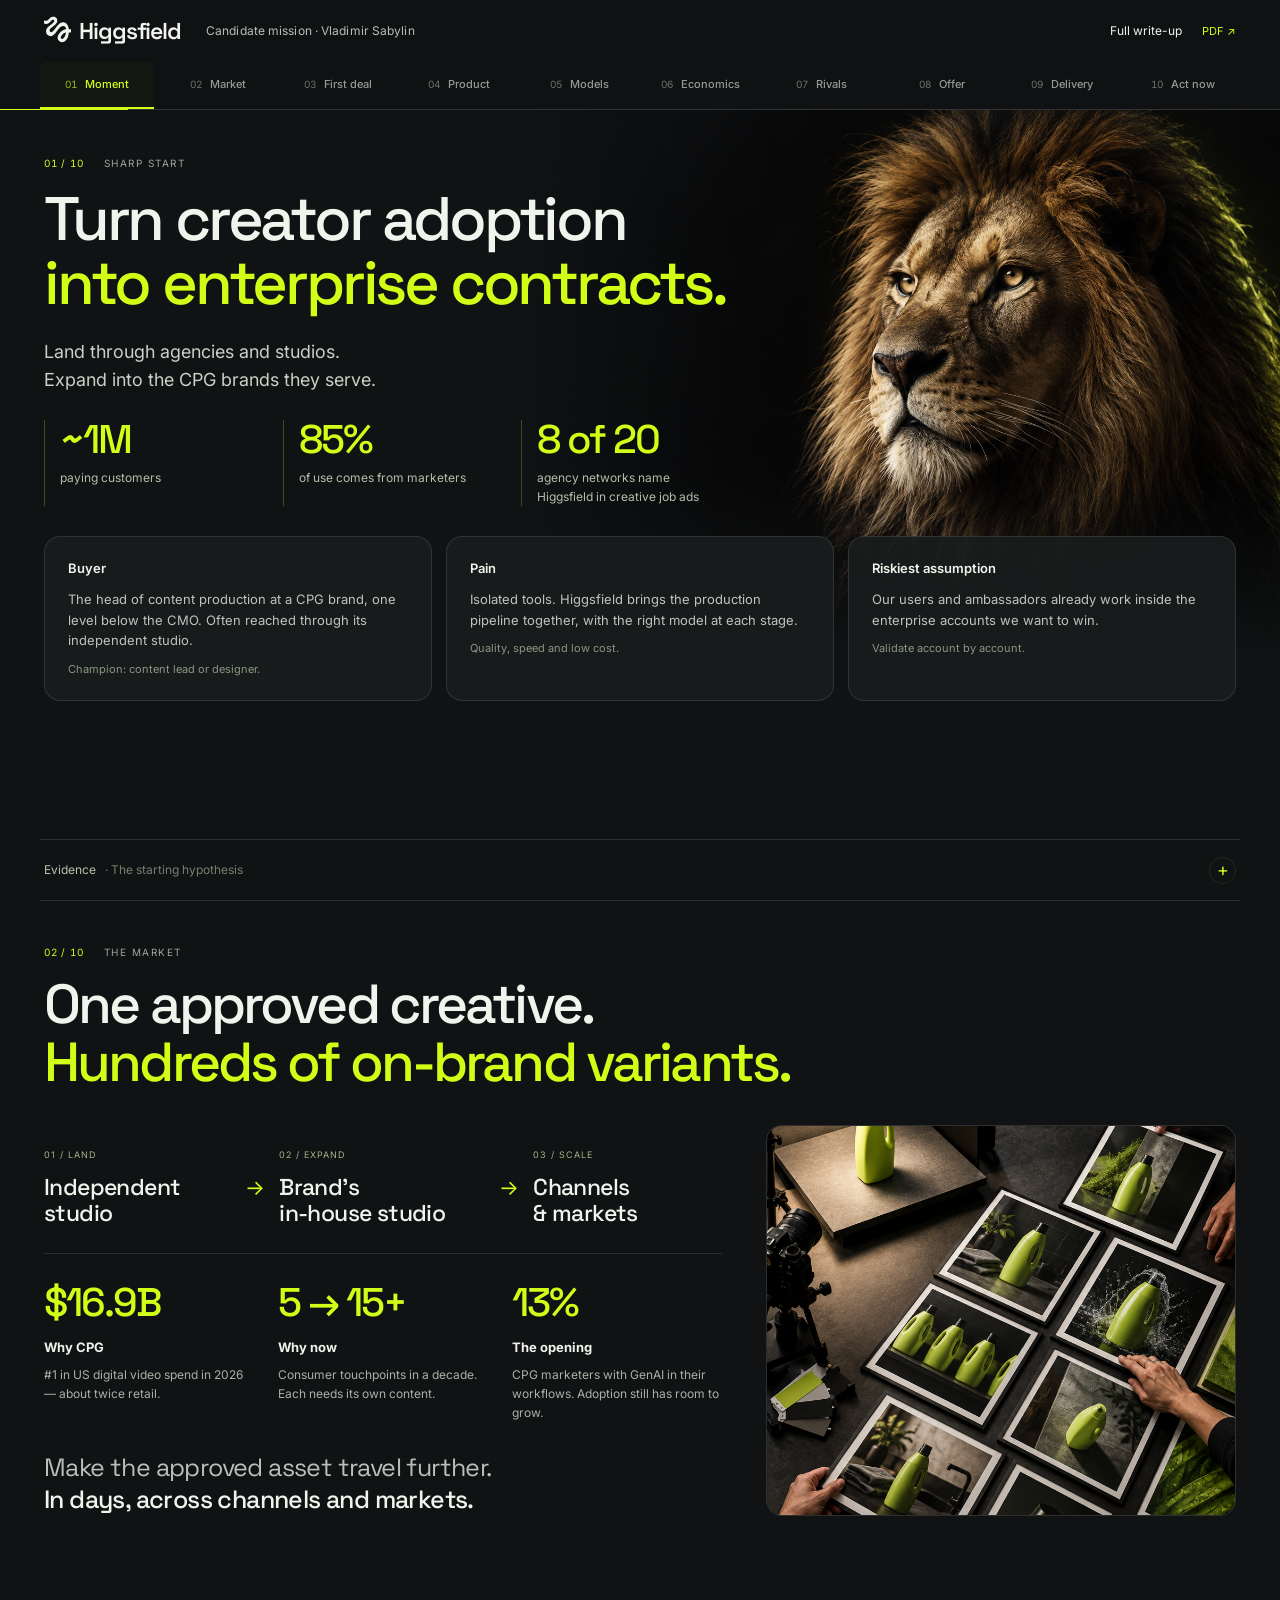
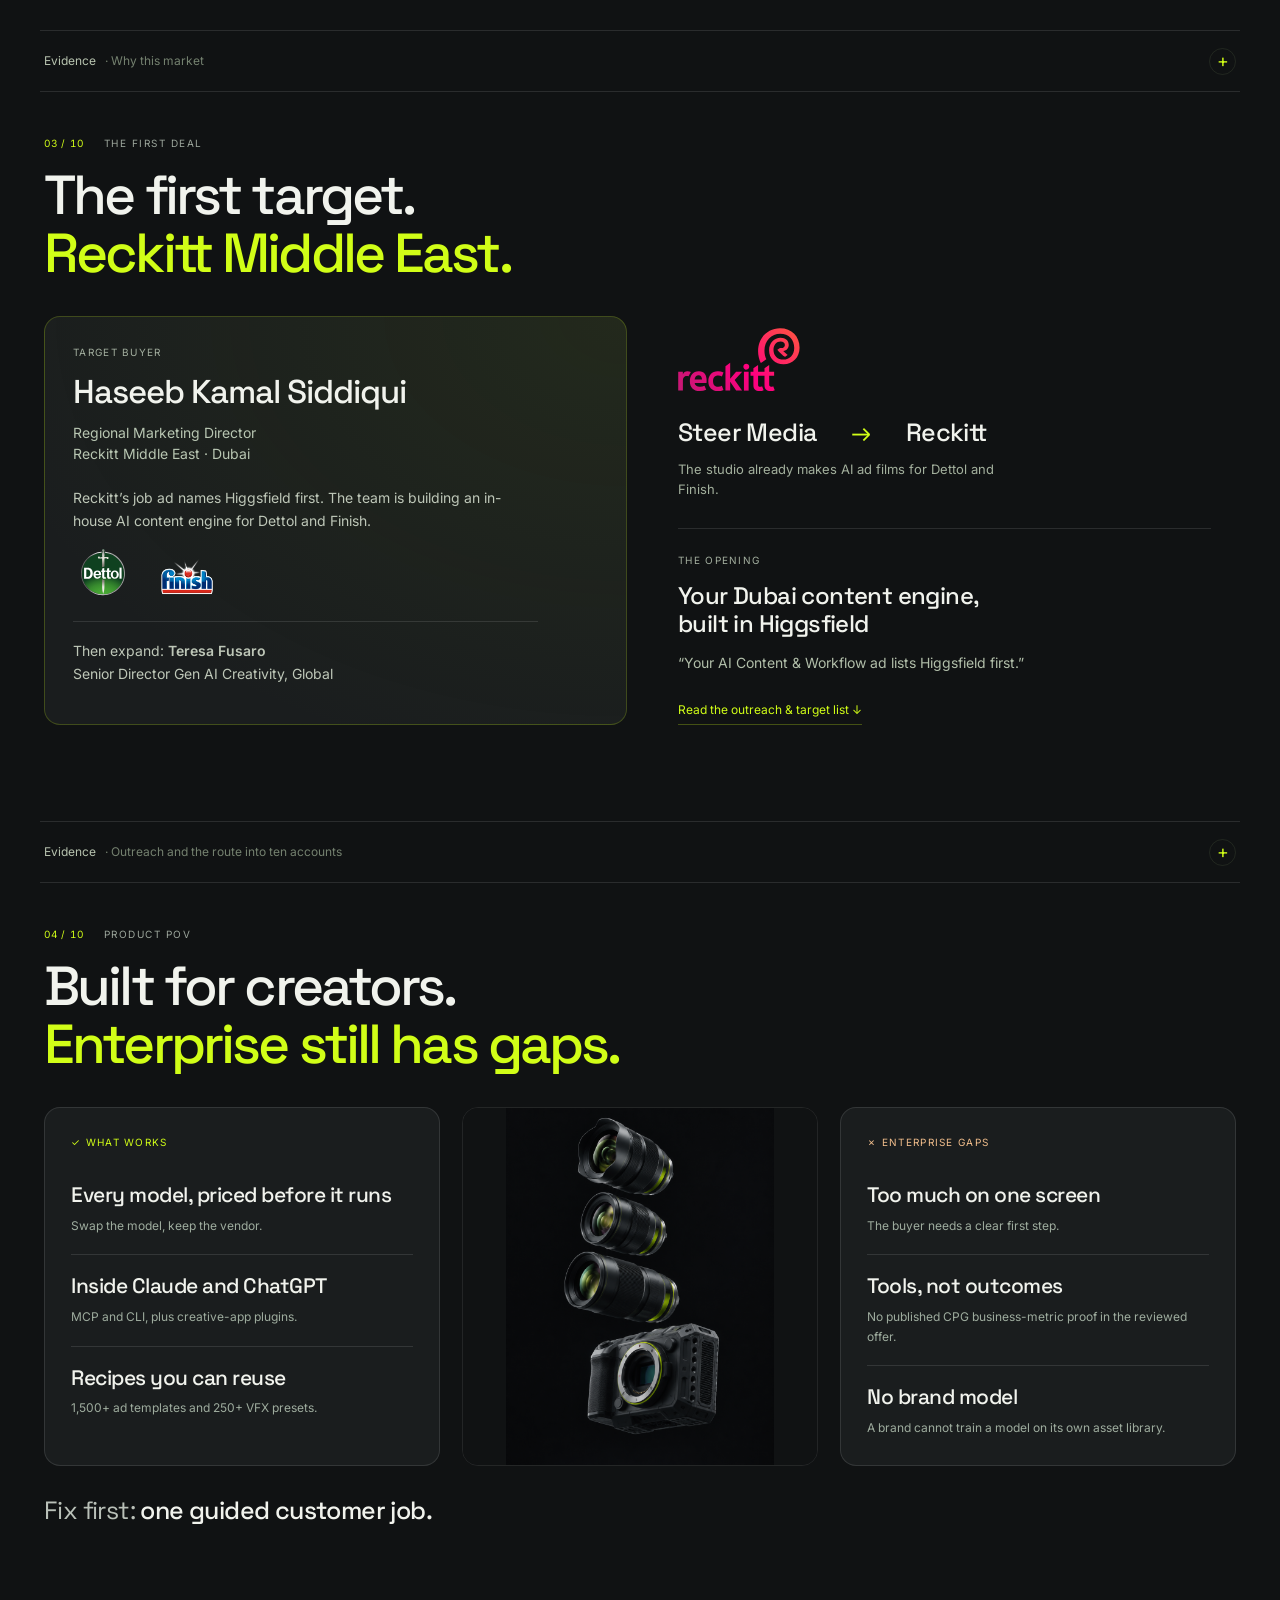
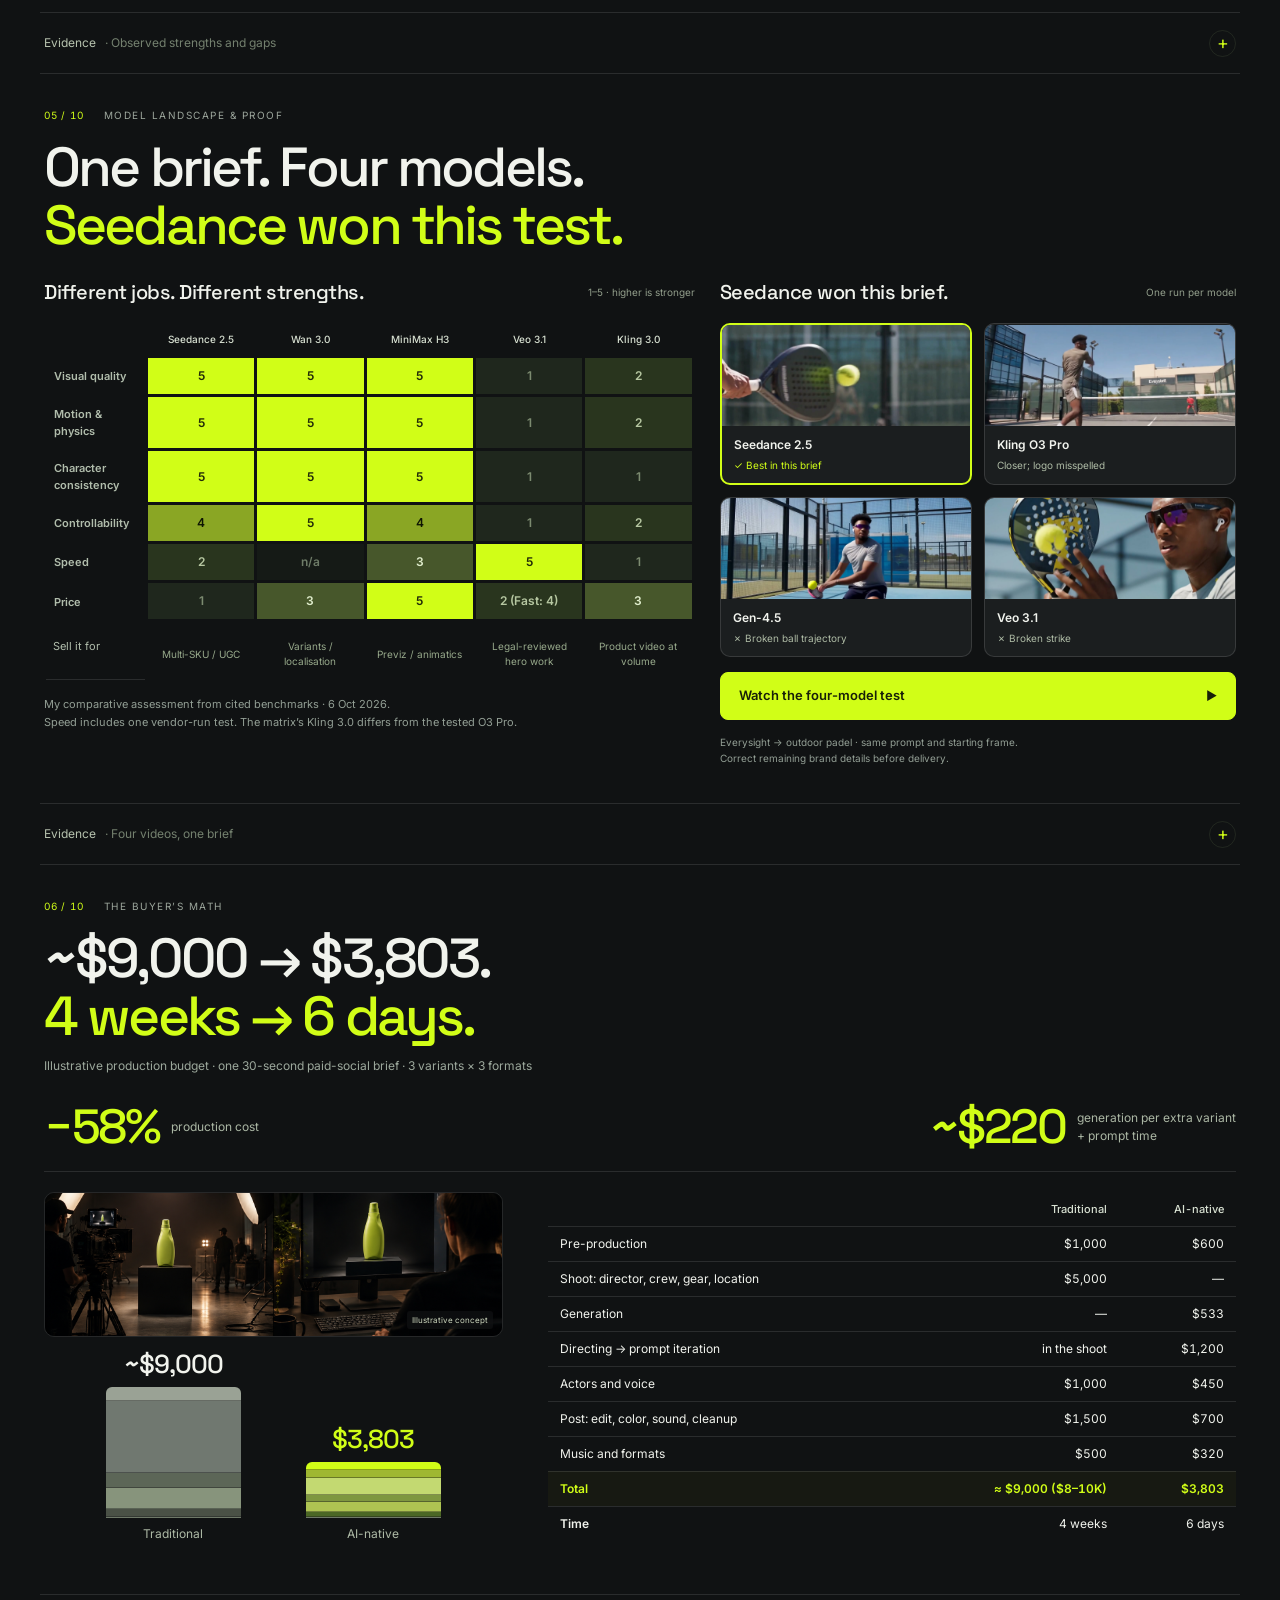
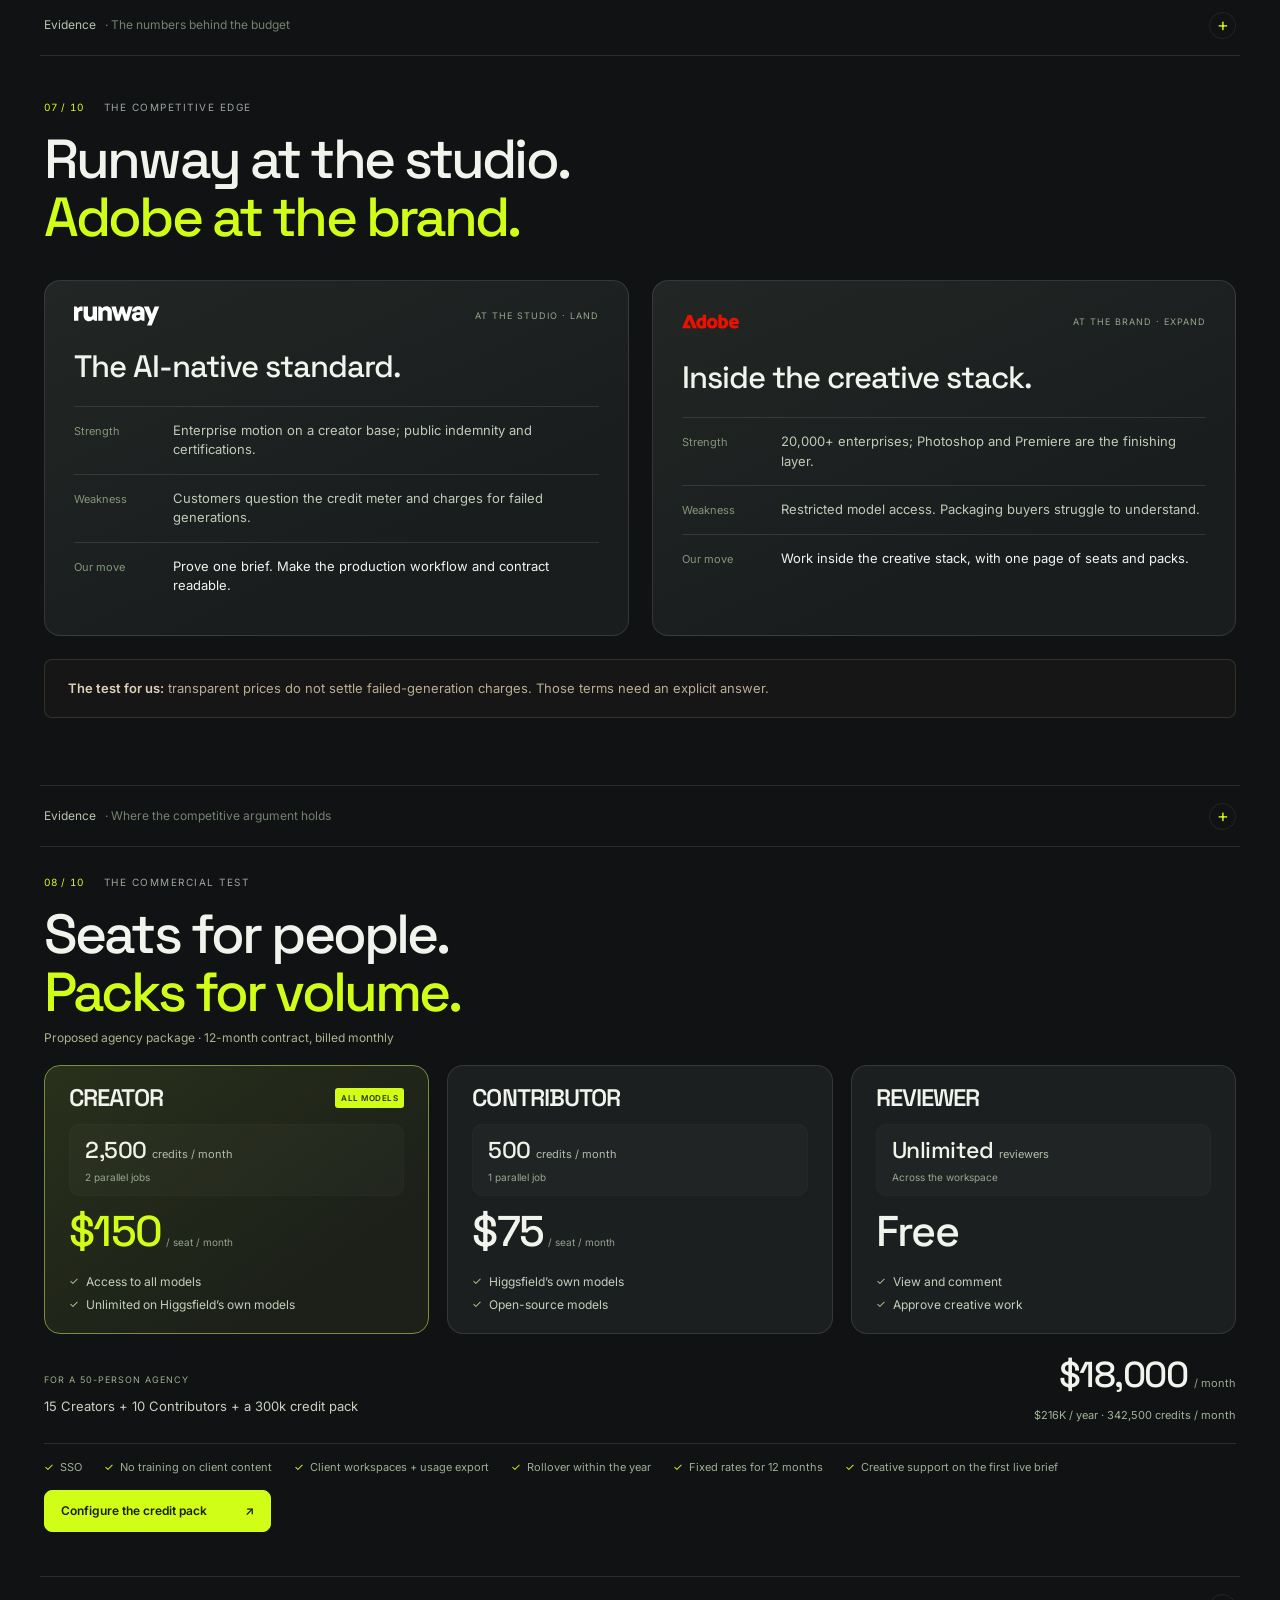
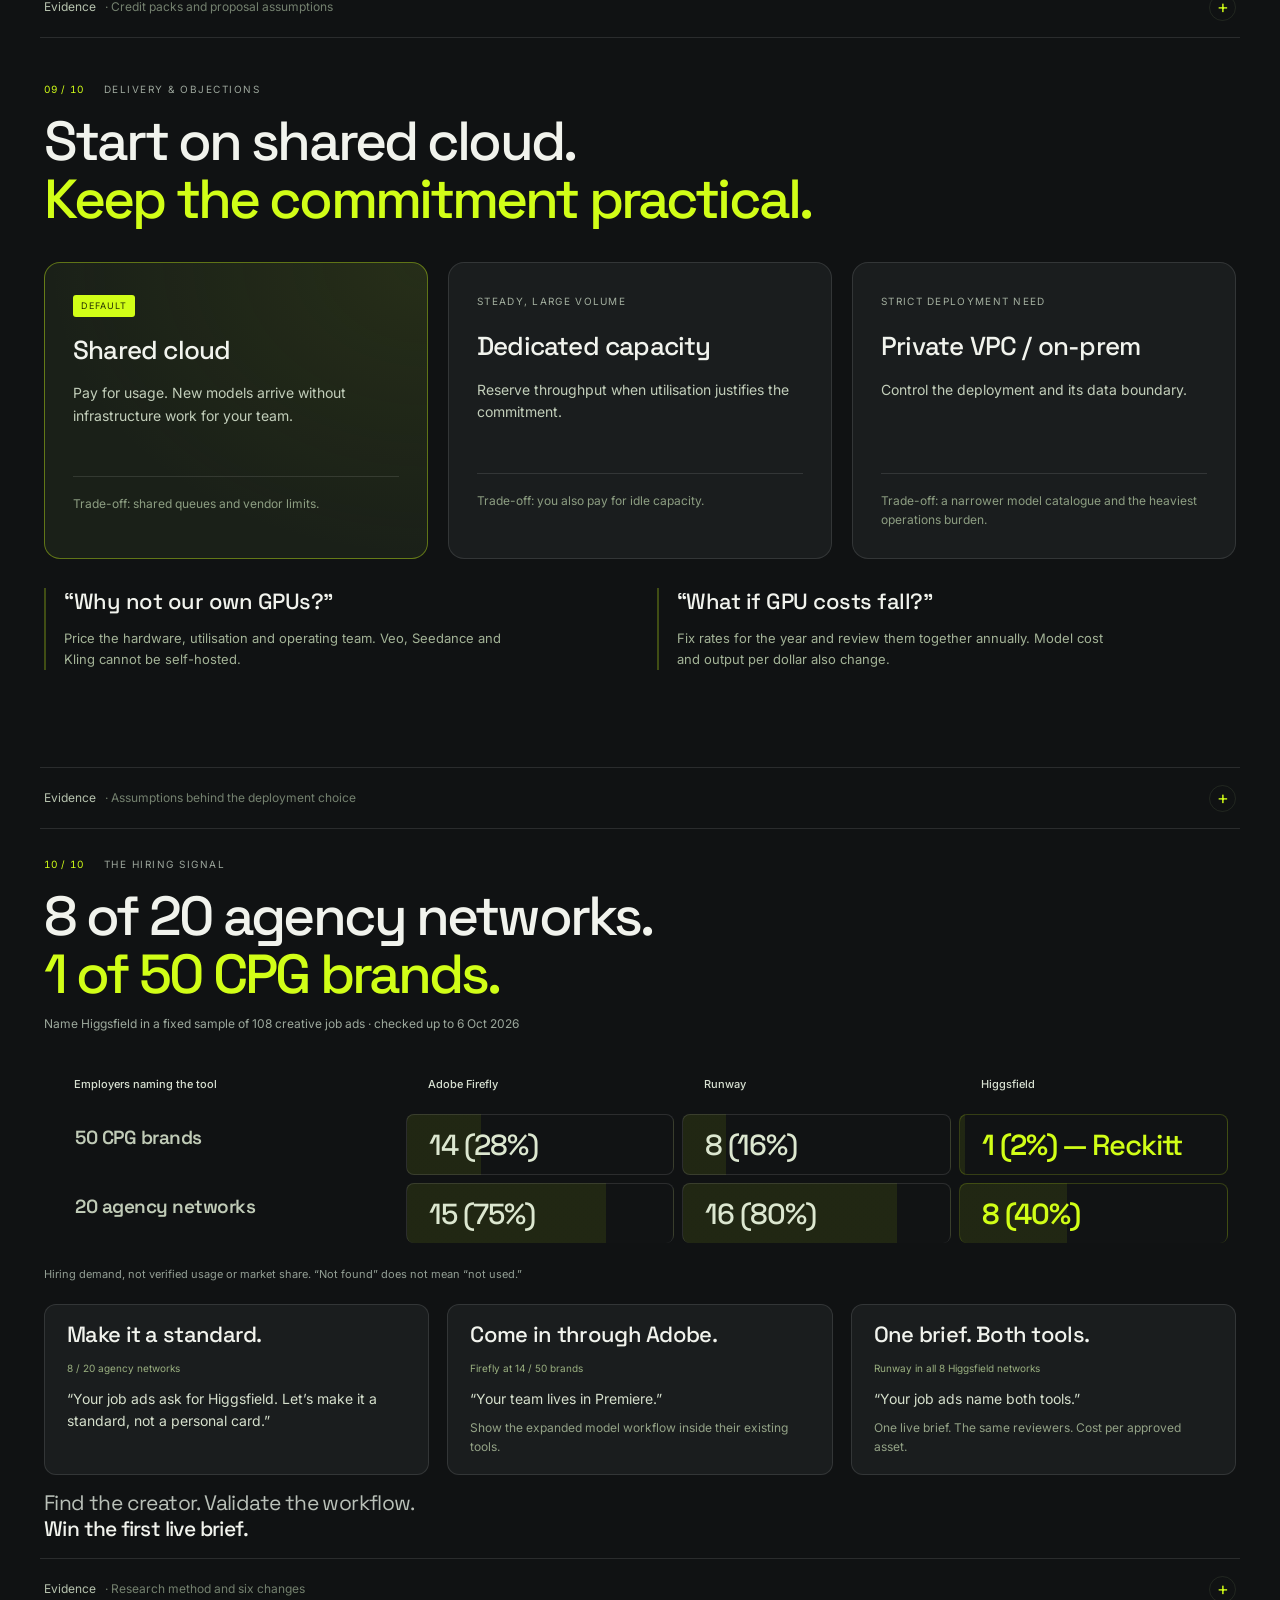
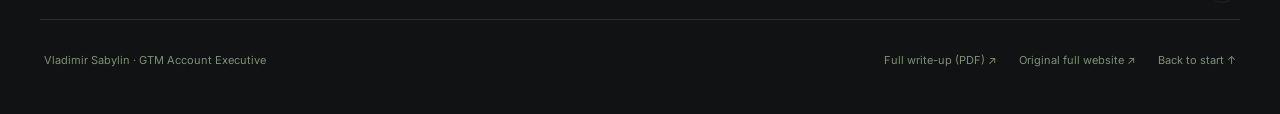
==== commit a75b59bd: "Polish ten-slide presentation with restrained Higgsfield visuals and pricing cards" ====
--- a/index.html
+++ b/index.html
@@ -1,8 +1,8 @@
 <!DOCTYPE html>
-<html lang="en"><head><meta charset="utf-8"/><meta name="viewport" content="width=device-width,initial-scale=1"/><meta name="description" content="Vladimir Sabylin’s Higgsfield enterprise mission: a ten-slide case for turning creator adoption into agency and CPG contracts."/><title>Higgsfield Enterprise · Vladimir Sabylin · 10-slide mission</title><link rel="preconnect" href="https://fonts.googleapis.com"/><link rel="preconnect" href="https://fonts.gstatic.com" crossorigin=""/><link href="https://fonts.googleapis.com/css2?family=Inter:wght@400;500;600;700&family=Space+Grotesk:wght@400;500;600;700&display=swap" rel="stylesheet"/><link rel="stylesheet" href="motion.css?v=short-1"/><link rel="stylesheet" href="commercial.css?v=short-1"/><link rel="stylesheet" href="deck.css?v=short-1"/></head><body><a class="skip-link" href="#slides">Skip to presentation</a><header class="deck-header"><div class="deck-header-top"><a aria-label="Higgsfield candidate mission" class="brand" href="#slide-1"><span class="logo"><svg aria-hidden="true" fill="none" viewBox="0 0 20 20"><path d="M18.3498 9.83713L18.3339 9.65759C18.1831 7.93447 17.0963 4.69261 14.0816 4.69261C11.8445 4.69261 10.1545 6.97097 8.66311 8.97967C7.47302 10.5883 6.4419 11.9683 5.3073 11.9683C5.00574 11.9357 4.61708 11.7805 4.3792 11.4294C4.16497 11.1108 4.10948 10.7026 4.22046 10.2126C4.39489 9.43684 5.39463 8.7182 6.44963 7.95063C7.02864 7.54238 7.6238 7.10955 8.03634 6.69311C9.22643 5.5091 9.82932 4.65164 9.82932 3.2717C9.82932 1.89176 9.09157 1.20565 8.47276 0.911636C7.23514 0.323844 5.41851 0.666781 4.26026 1.69583C4.08583 1.85922 3.91117 2.01418 3.75243 2.16119C2.58622 3.23097 1.80094 3.95781 0 3.40232V5.63972C2.38791 6.72588 4.39512 4.65164 5.15675 3.69633C5.74372 3.06758 6.36253 2.70006 6.82283 2.70006H6.84671C7.05298 2.70825 7.22741 2.78995 7.35454 2.93696C7.56081 3.18204 7.64018 3.46786 7.60038 3.78622C7.51305 4.45594 6.83875 5.23967 5.60113 6.09713C4.14928 7.10159 1.7218 8.78374 1.53122 10.8987C1.3884 12.4177 2.15003 13.9365 3.34012 14.5243C6.11669 15.8798 7.80665 13.5444 9.5994 11.0783C10.9719 9.1756 12.273 7.37103 14.0818 7.37103C15.7081 7.37103 16.311 8.75916 16.311 9.63301V9.80459L16.1523 9.83713C12.2095 10.5558 10.0595 14.3611 10.0595 16.1167C10.0595 17.8724 11.5034 19.375 13.2804 19.375C15.359 19.375 17.9293 17.5458 18.3419 12.4013L18.3578 12.2136H20V9.83737H18.3498V9.83713ZM16.1998 12.4746C15.8826 15.5531 14.3513 16.9904 13.4232 16.9904C13.0027 16.9904 12.4158 16.631 12.4158 15.9615C12.4158 15.2104 13.5026 12.932 15.946 12.2543L16.2316 12.1808L16.1998 12.4748V12.4746Z" fill="currentColor"></path></svg></span><span class="wordmark">Higgsfield</span></a><span class="candidate-identity">Candidate mission · Vladimir Sabylin</span><a class="pdf-link" href="docs/Higgsfield_Enterprise_Mission_Vladimir_Sabylin.pdf" target="_blank" rel="noopener">Full write-up <span>PDF ↗</span></a></div><nav class="slide-nav" aria-label="Ten slides"><a href="#slide-1" data-nav-slide="1" aria-label="Slide 1: Moment"><span>01</span><b>Moment</b></a><a href="#slide-2" data-nav-slide="2" aria-label="Slide 2: Market"><span>02</span><b>Market</b></a><a href="#slide-3" data-nav-slide="3" aria-label="Slide 3: First deal"><span>03</span><b>First deal</b></a><a href="#slide-4" data-nav-slide="4" aria-label="Slide 4: Product"><span>04</span><b>Product</b></a><a href="#slide-5" data-nav-slide="5" aria-label="Slide 5: Models"><span>05</span><b>Models</b></a><a href="#slide-6" data-nav-slide="6" aria-label="Slide 6: Economics"><span>06</span><b>Economics</b></a><a href="#slide-7" data-nav-slide="7" aria-label="Slide 7: Rivals"><span>07</span><b>Rivals</b></a><a href="#slide-8" data-nav-slide="8" aria-label="Slide 8: Offer"><span>08</span><b>Offer</b></a><a href="#slide-9" data-nav-slide="9" aria-label="Slide 9: Delivery"><span>09</span><b>Delivery</b></a><a href="#slide-10" data-nav-slide="10" aria-label="Slide 10: Act now"><span>10</span><b>Act now</b></a></nav><div class="reading-progress" aria-hidden="true"><i></i></div></header><main id="slides"><section class="slide hero-slide" id="slide-1" data-slide="1" data-key="moment" aria-labelledby="slide-1-title"><div class="slide-main"><header class="slide-heading"><p class="slide-label"><span>01 / 10</span>Sharp Start</p><h2 id="slide-1-title">Turn creator adoption<br/><em>into enterprise contracts.</em></h2></header><div class="hero-visual sharp-start-scene"><div class="hero-image"><img src="assets/sharp-start-lion.png" alt="Lion portrait for Sharp Start" fetchpriority="high"/><video id="sharp-start-motion" class="ambient-video" data-src="assets/sharp-start-lion-higgsfield.mp4" poster="assets/sharp-start-lion.png" muted="" loop="" playsinline="" preload="none" aria-hidden="true"></video></div><div class="ambient-caption"><span>Animated in Higgsfield · 35 credits</span><button type="button" class="ambient-toggle" aria-controls="sharp-start-motion" aria-pressed="false" hidden="">Play motion</button></div></div>
+<html lang="en"><head><meta charset="utf-8"/><meta name="viewport" content="width=device-width,initial-scale=1"/><meta name="description" content="Vladimir Sabylin’s Higgsfield enterprise mission: a ten-slide case for turning creator adoption into agency and CPG contracts."/><title>Higgsfield Enterprise · Vladimir Sabylin · 10-slide mission</title><link rel="preconnect" href="https://fonts.googleapis.com"/><link rel="preconnect" href="https://fonts.gstatic.com" crossorigin=""/><link href="https://fonts.googleapis.com/css2?family=Inter:wght@400;500;600;700&family=Space+Grotesk:wght@400;500;600;700&display=swap" rel="stylesheet"/><link rel="stylesheet" href="motion.css?v=short-2"/><link rel="stylesheet" href="commercial.css?v=short-2"/><link rel="stylesheet" href="deck.css?v=short-2"/></head><body><a class="skip-link" href="#slides">Skip to presentation</a><header class="deck-header"><div class="deck-header-top"><a aria-label="Higgsfield candidate mission" class="brand" href="#slide-1"><span class="logo"><svg aria-hidden="true" fill="none" viewBox="0 0 20 20"><path d="M18.3498 9.83713L18.3339 9.65759C18.1831 7.93447 17.0963 4.69261 14.0816 4.69261C11.8445 4.69261 10.1545 6.97097 8.66311 8.97967C7.47302 10.5883 6.4419 11.9683 5.3073 11.9683C5.00574 11.9357 4.61708 11.7805 4.3792 11.4294C4.16497 11.1108 4.10948 10.7026 4.22046 10.2126C4.39489 9.43684 5.39463 8.7182 6.44963 7.95063C7.02864 7.54238 7.6238 7.10955 8.03634 6.69311C9.22643 5.5091 9.82932 4.65164 9.82932 3.2717C9.82932 1.89176 9.09157 1.20565 8.47276 0.911636C7.23514 0.323844 5.41851 0.666781 4.26026 1.69583C4.08583 1.85922 3.91117 2.01418 3.75243 2.16119C2.58622 3.23097 1.80094 3.95781 0 3.40232V5.63972C2.38791 6.72588 4.39512 4.65164 5.15675 3.69633C5.74372 3.06758 6.36253 2.70006 6.82283 2.70006H6.84671C7.05298 2.70825 7.22741 2.78995 7.35454 2.93696C7.56081 3.18204 7.64018 3.46786 7.60038 3.78622C7.51305 4.45594 6.83875 5.23967 5.60113 6.09713C4.14928 7.10159 1.7218 8.78374 1.53122 10.8987C1.3884 12.4177 2.15003 13.9365 3.34012 14.5243C6.11669 15.8798 7.80665 13.5444 9.5994 11.0783C10.9719 9.1756 12.273 7.37103 14.0818 7.37103C15.7081 7.37103 16.311 8.75916 16.311 9.63301V9.80459L16.1523 9.83713C12.2095 10.5558 10.0595 14.3611 10.0595 16.1167C10.0595 17.8724 11.5034 19.375 13.2804 19.375C15.359 19.375 17.9293 17.5458 18.3419 12.4013L18.3578 12.2136H20V9.83737H18.3498V9.83713ZM16.1998 12.4746C15.8826 15.5531 14.3513 16.9904 13.4232 16.9904C13.0027 16.9904 12.4158 16.631 12.4158 15.9615C12.4158 15.2104 13.5026 12.932 15.946 12.2543L16.2316 12.1808L16.1998 12.4748V12.4746Z" fill="currentColor"></path></svg></span><span class="wordmark">Higgsfield</span></a><span class="candidate-identity">Candidate mission · Vladimir Sabylin</span><a class="pdf-link" href="docs/Higgsfield_Enterprise_Mission_Vladimir_Sabylin.pdf" target="_blank" rel="noopener">Full write-up <span>PDF ↗</span></a></div><nav class="slide-nav" aria-label="Ten slides"><a href="#slide-1" data-nav-slide="1" aria-label="Slide 1: Moment"><span>01</span><b>Moment</b></a><a href="#slide-2" data-nav-slide="2" aria-label="Slide 2: Market"><span>02</span><b>Market</b></a><a href="#slide-3" data-nav-slide="3" aria-label="Slide 3: First deal"><span>03</span><b>First deal</b></a><a href="#slide-4" data-nav-slide="4" aria-label="Slide 4: Product"><span>04</span><b>Product</b></a><a href="#slide-5" data-nav-slide="5" aria-label="Slide 5: Models"><span>05</span><b>Models</b></a><a href="#slide-6" data-nav-slide="6" aria-label="Slide 6: Economics"><span>06</span><b>Economics</b></a><a href="#slide-7" data-nav-slide="7" aria-label="Slide 7: Rivals"><span>07</span><b>Rivals</b></a><a href="#slide-8" data-nav-slide="8" aria-label="Slide 8: Offer"><span>08</span><b>Offer</b></a><a href="#slide-9" data-nav-slide="9" aria-label="Slide 9: Delivery"><span>09</span><b>Delivery</b></a><a href="#slide-10" data-nav-slide="10" aria-label="Slide 10: Act now"><span>10</span><b>Act now</b></a></nav><div class="reading-progress" aria-hidden="true"><i></i></div></header><main id="slides"><section class="slide hero-slide" id="slide-1" data-slide="1" data-key="moment" aria-labelledby="slide-1-title"><div class="slide-main"><header class="slide-heading"><p class="slide-label"><span>01 / 10</span>Sharp Start</p><h2 id="slide-1-title">Turn creator adoption<br/><em>into enterprise contracts.</em></h2></header><div class="hero-visual sharp-start-scene"><div class="hero-image"><img src="assets/sharp-start-lion.png" alt="Lion portrait for Sharp Start" fetchpriority="high"/><video id="sharp-start-motion" class="ambient-video" data-src="assets/sharp-start-lion-higgsfield.mp4" poster="assets/sharp-start-lion.png" muted="" loop="" playsinline="" preload="none" aria-hidden="true"></video></div><div class="ambient-caption"><button type="button" class="ambient-toggle" aria-controls="sharp-start-motion" aria-pressed="false" hidden="">Play motion</button></div></div>
 <p class="hero-thesis">Land through agencies and studios.<br/>Expand into the CPG brands they serve.</p>
 <div class="hero-stats"><div><strong>~1M</strong><span>paying customers</span></div><div><strong>85%</strong><span>of use comes from marketers</span></div><div><strong>8 of 20</strong><span>agency networks name Higgsfield in creative job ads</span></div></div>
-<div class="three-cards hero-cards"><article><h3>Buyer</h3><p>The head of content production at a CPG brand, one level below the CMO. Often reached through its independent studio.</p><small>Champion: content lead or designer.</small></article><article><h3>Pain</h3><p>Isolated tools. Higgsfield brings the production pipeline together, with the right model at each stage.</p><small>Quality, speed and low cost.</small></article><article><h3>Riskiest assumption</h3><p>Our users and ambassadors already work inside the enterprise accounts we want to win.</p><small>Validate account by account.</small></article></div></div><details class="evidence" id="evidence-1"><summary><span>Evidence <span class="evidence-name">· The starting hypothesis</span></span><span class="evidence-sign" aria-hidden="true">+</span></summary><div class="evidence-body"><ul><li>Higgsfield reported ~1M paying customers in September 2026; the 85% marketer-use figure is from January 2026.</li><li>The job-ad study is a hiring signal, not verified product usage.</li><li>The proposed motion: identify an existing creator, prove one live workflow, then turn usage into a company contract.</li></ul><div class="source-chips"><a class="source-chip" href="https://higgsfield.ai/blog/higgsfield-1b-annualized-revenue-run-rate" target="_blank" rel="noopener">Higgsfield, Sept 2026 ↗</a><a class="source-chip" href="https://finance.yahoo.com/news/higgsfield-announces-130m-series-reports-140000625.html" target="_blank" rel="noopener">Higgsfield, Jan 2026 ↗</a><a class="source-chip" href="docs/Higgsfield_Enterprise_Mission_Vladimir_Sabylin.pdf#page=2" target="_blank" rel="noopener">PDF · p. 2 ↗</a><a class="source-chip" href="docs/Higgsfield_Enterprise_Mission_Vladimir_Sabylin.pdf#page=17" target="_blank" rel="noopener">PDF · p. 17 ↗</a></div><button class="close-evidence" type="button" data-close-evidence="evidence-1">Close evidence ↑</button></div></details></section><section class="slide" id="slide-2" data-slide="2" data-key="market" aria-labelledby="slide-2-title"><div class="slide-main"><header class="slide-heading"><p class="slide-label"><span>02 / 10</span>The market</p><h2 id="slide-2-title">One approved creative.<br/><em>Hundreds of on-brand variants.</em></h2></header><div class="market-layout"><div><div class="workflow"><div><span>01 / LAND</span><strong>Independent<br/>studio</strong></div><b>→</b><div><span>02 / EXPAND</span><strong>Brand’s<br/>in-house studio</strong></div><b>→</b><div><span>03 / SCALE</span><strong>Channels<br/>& markets</strong></div></div><div class="market-facts"><article><strong>$16.9B</strong><h3>Why CPG</h3><p>#1 in US digital video spend in 2026 — about twice retail.</p></article><article><strong>5 → 15+</strong><h3>Why now</h3><p>Consumer touchpoints in a decade. Each needs its own content.</p></article><article><strong>13%</strong><h3>The opening</h3><p>CPG marketers with GenAI in their workflows. Adoption still has room to grow.</p></article></div><p class="slide-conclusion">Make the approved asset travel further.<br/><strong>In days, across channels and markets.</strong></p></div><figure class="market-art"><img src="assets/studio-system-higgsfield.png" alt="A studio turns one product image into a coordinated set of campaign formats" loading="lazy"/><figcaption>Made in Higgsfield · 0.5 credits</figcaption></figure></div></div><details class="evidence" id="evidence-2"><summary><span>Evidence <span class="evidence-name">· Why this market</span></span><span class="evidence-sign" aria-hidden="true">+</span></summary><div class="evidence-body"><ul><li>Brands spend roughly $19 on content production for every $31 on media.</li><li>CPG puts about 35% of digital spend into social — more than other industries in the cited research.</li><li>GenAI video buyers made or finished 24% of ads with it in 2025; 43% is the 2027 forecast.</li><li>About 75% of CPG companies remain in pilots; around 60% are bringing content creation in-house.</li></ul><div class="source-chips"><a class="source-chip" href="https://wfanet.org/knowledge/item/2025/03/25/wfa-research-reveals-new-trends-showing-how-brands-are-responding-to-changes-in-content-production" target="_blank" rel="noopener">WFA, 2025 ↗</a><a class="source-chip" href="https://www.iab.com/wp-content/uploads/2026/07/2026_IAB_Digital_Video_Ad_Spend_and_Strategy_Full_Report.pdf" target="_blank" rel="noopener">IAB, 2026 ↗</a><a class="source-chip" href="https://www.bcg.com/publications/2026/the-ai-forward-cpg-marketing-organization" target="_blank" rel="noopener">BCG, Feb 2026 ↗</a><a class="source-chip" href="docs/Higgsfield_Enterprise_Mission_Vladimir_Sabylin.pdf#page=3" target="_blank" rel="noopener">PDF · p. 3 ↗</a></div><button class="close-evidence" type="button" data-close-evidence="evidence-2">Close evidence ↑</button></div></details></section><section class="slide" id="slide-3" data-slide="3" data-key="first-deal" aria-labelledby="slide-3-title"><div class="slide-main"><header class="slide-heading"><p class="slide-label"><span>03 / 10</span>The first deal</p><h2 id="slide-3-title">The first target.<br/><em>Reckitt Middle East.</em></h2></header><div class="buyer-layout"><div class="buyer-card"><span class="card-kicker">TARGET BUYER</span><h3>Haseeb Kamal Siddiqui</h3><p class="buyer-role">Regional Marketing Director<br/>Reckitt Middle East · Dubai</p><p>Reckitt’s job ad names Higgsfield first. The team is building an in-house AI content engine for Dettol and Finish.</p><div class="brand-pair"><img src="assets/dettol.svg" alt="Dettol"/><img src="assets/finish.svg" alt="Finish"/></div><p class="next-person">Then expand: <strong>Teresa Fusaro</strong><br/>Senior Director Gen AI Creativity, Global</p></div><div class="entry-route"><img class="reckitt-logo" src="assets/reckitt.svg" alt="Reckitt"/><div class="studio-route"><span>Steer Media</span><b>→</b><span>Reckitt</span></div><p>The studio already makes AI ad films for Dettol and Finish.</p><div class="email-preview"><span class="card-kicker">THE OPENING</span><h3>Your Dubai content engine,<br/>built in Higgsfield</h3><blockquote>“Your AI Content & Workflow ad lists Higgsfield first.”</blockquote><button class="action-link" type="button" data-open-evidence="evidence-3">Read the outreach & target list ↓</button></div></div></div></div><details class="evidence" id="evidence-3"><summary><span>Evidence <span class="evidence-name">· Outreach and the route into ten accounts</span></span><span class="evidence-sign" aria-hidden="true">+</span></summary><div class="evidence-body"><div class="evidence-tabs" role="group" aria-label="First-deal evidence"><button type="button" data-panel="outreach-panel" aria-pressed="true">Email & LinkedIn DM</button><button type="button" data-panel="targets-panel" aria-pressed="false">10 targets</button></div><div id="outreach-panel" class="evidence-panel"><article class="outreach-copy"><h3>Cold email</h3>
+<div class="three-cards hero-cards"><article><h3>Buyer</h3><p>The head of content production at a CPG brand, one level below the CMO. Often reached through its independent studio.</p><small>Champion: content lead or designer.</small></article><article><h3>Pain</h3><p>Isolated tools. Higgsfield brings the production pipeline together, with the right model at each stage.</p><small>Quality, speed and low cost.</small></article><article><h3>Riskiest assumption</h3><p>Our users and ambassadors already work inside the enterprise accounts we want to win.</p><small>Validate account by account.</small></article></div></div><details class="evidence" id="evidence-1"><summary><span>Evidence <span class="evidence-name">· The starting hypothesis</span></span><span class="evidence-sign" aria-hidden="true">+</span></summary><div class="evidence-body"><ul><li>Higgsfield reported ~1M paying customers in September 2026; the 85% marketer-use figure is from January 2026.</li><li>The job-ad study is a hiring signal, not verified product usage.</li><li>The proposed motion: identify an existing creator, prove one live workflow, then turn usage into a company contract.</li></ul><div class="source-chips"><a class="source-chip" href="https://higgsfield.ai/blog/higgsfield-1b-annualized-revenue-run-rate" target="_blank" rel="noopener">Higgsfield, Sept 2026 ↗</a><a class="source-chip" href="https://finance.yahoo.com/news/higgsfield-announces-130m-series-reports-140000625.html" target="_blank" rel="noopener">Higgsfield, Jan 2026 ↗</a><a class="source-chip" href="docs/Higgsfield_Enterprise_Mission_Vladimir_Sabylin.pdf#page=2" target="_blank" rel="noopener">PDF · p. 2 ↗</a><a class="source-chip" href="docs/Higgsfield_Enterprise_Mission_Vladimir_Sabylin.pdf#page=17" target="_blank" rel="noopener">PDF · p. 17 ↗</a></div><button class="close-evidence" type="button" data-close-evidence="evidence-1">Close evidence ↑</button></div></details></section><section class="slide" id="slide-2" data-slide="2" data-key="market" aria-labelledby="slide-2-title"><div class="slide-main"><header class="slide-heading"><p class="slide-label"><span>02 / 10</span>The market</p><h2 id="slide-2-title">One approved creative.<br/><em>Hundreds of on-brand variants.</em></h2></header><div class="market-layout"><div><div class="workflow"><div><span>01 / LAND</span><strong>Independent<br/>studio</strong></div><b>→</b><div><span>02 / EXPAND</span><strong>Brand’s<br/>in-house studio</strong></div><b>→</b><div><span>03 / SCALE</span><strong>Channels<br/>& markets</strong></div></div><div class="market-facts"><article><strong>$16.9B</strong><h3>Why CPG</h3><p>#1 in US digital video spend in 2026 — about twice retail.</p></article><article><strong>5 → 15+</strong><h3>Why now</h3><p>Consumer touchpoints in a decade. Each needs its own content.</p></article><article><strong>13%</strong><h3>The opening</h3><p>CPG marketers with GenAI in their workflows. Adoption still has room to grow.</p></article></div><p class="slide-conclusion">Make the approved asset travel further.<br/><strong>In days, across channels and markets.</strong></p></div><figure class="market-art"><img src="assets/studio-system-higgsfield.png" alt="A studio turns one product image into a coordinated set of campaign formats" loading="lazy"/></figure></div></div><details class="evidence" id="evidence-2"><summary><span>Evidence <span class="evidence-name">· Why this market</span></span><span class="evidence-sign" aria-hidden="true">+</span></summary><div class="evidence-body"><ul><li>Brands spend roughly $19 on content production for every $31 on media.</li><li>CPG puts about 35% of digital spend into social — more than other industries in the cited research.</li><li>GenAI video buyers made or finished 24% of ads with it in 2025; 43% is the 2027 forecast.</li><li>About 75% of CPG companies remain in pilots; around 60% are bringing content creation in-house.</li></ul><div class="source-chips"><a class="source-chip" href="https://wfanet.org/knowledge/item/2025/03/25/wfa-research-reveals-new-trends-showing-how-brands-are-responding-to-changes-in-content-production" target="_blank" rel="noopener">WFA, 2025 ↗</a><a class="source-chip" href="https://www.iab.com/wp-content/uploads/2026/07/2026_IAB_Digital_Video_Ad_Spend_and_Strategy_Full_Report.pdf" target="_blank" rel="noopener">IAB, 2026 ↗</a><a class="source-chip" href="https://www.bcg.com/publications/2026/the-ai-forward-cpg-marketing-organization" target="_blank" rel="noopener">BCG, Feb 2026 ↗</a><a class="source-chip" href="docs/Higgsfield_Enterprise_Mission_Vladimir_Sabylin.pdf#page=3" target="_blank" rel="noopener">PDF · p. 3 ↗</a></div><button class="close-evidence" type="button" data-close-evidence="evidence-2">Close evidence ↑</button></div></details></section><section class="slide" id="slide-3" data-slide="3" data-key="first-deal" aria-labelledby="slide-3-title"><div class="slide-main"><header class="slide-heading"><p class="slide-label"><span>03 / 10</span>The first deal</p><h2 id="slide-3-title">The first target.<br/><em>Reckitt Middle East.</em></h2></header><div class="buyer-layout"><div class="buyer-card"><span class="card-kicker">TARGET BUYER</span><h3>Haseeb Kamal Siddiqui</h3><p class="buyer-role">Regional Marketing Director<br/>Reckitt Middle East · Dubai</p><p>Reckitt’s job ad names Higgsfield first. The team is building an in-house AI content engine for Dettol and Finish.</p><div class="brand-pair"><img src="assets/dettol.svg" alt="Dettol"/><img src="assets/finish.svg" alt="Finish"/></div><p class="next-person">Then expand: <strong>Teresa Fusaro</strong><br/>Senior Director Gen AI Creativity, Global</p></div><div class="entry-route"><img class="reckitt-logo" src="assets/reckitt.svg" alt="Reckitt"/><div class="studio-route"><span>Steer Media</span><b>→</b><span>Reckitt</span></div><p>The studio already makes AI ad films for Dettol and Finish.</p><div class="email-preview"><span class="card-kicker">THE OPENING</span><h3>Your Dubai content engine,<br/>built in Higgsfield</h3><blockquote>“Your AI Content & Workflow ad lists Higgsfield first.”</blockquote><button class="action-link" type="button" data-open-evidence="evidence-3">Read the outreach & target list ↓</button></div></div></div></div><details class="evidence" id="evidence-3"><summary><span>Evidence <span class="evidence-name">· Outreach and the route into ten accounts</span></span><span class="evidence-sign" aria-hidden="true">+</span></summary><div class="evidence-body"><div class="evidence-tabs" role="group" aria-label="First-deal evidence"><button type="button" data-panel="outreach-panel" aria-pressed="true">Email & LinkedIn DM</button><button type="button" data-panel="targets-panel" aria-pressed="false">10 targets</button></div><div id="outreach-panel" class="evidence-panel"><article class="outreach-copy"><h3>Cold email</h3>
 <p><strong>Subject:</strong> Your Dubai content engine, built in Higgsfield</p>
 <blockquote>
 <p>Hi Haseeb,</p>
@@ -22,7 +22,7 @@
 <blockquote>
 <p>Hi Haseeb — exciting to see your deep interest in tech; same here! Your AI content engine for Dettol and Finish proves it. We recently launched Higgsfield Enterprise, and most of that pipeline already lives in it. Coffee in Dubai next week? I'd value your view, and I'm happy to share our insights.</p>
 </blockquote>
-</article></div><div id="targets-panel" class="evidence-panel" hidden=""><div class="target-map"><div class="target-map-labels"><span>LAND · STUDIO</span><span>EXPAND · BRAND</span></div><div class="target-lane"><div><div class="target-node"><strong>Steer Media</strong><span>Arshmaan Ali Khuwaja</span></div></div><span class="target-arrow">→</span><div class="target-node"><strong>Reckitt</strong><span>Haseeb Kamal Siddiqui → Teresa Fusaro</span></div></div><div class="target-lane"><div><div class="target-node"><strong>Heckler</strong><span>Charu Menon</span></div></div><span class="target-arrow">→</span><div class="target-node"><strong>AB InBev</strong><span>Lottie White</span></div></div><div class="target-lane"><div><div class="target-node"><strong>Myth Studio / Labs</strong><span>James Finlay</span></div><div class="target-node"><strong>Levector</strong><span>David Pimentel</span><small>Nestlé Tango made in Higgsfield · Sep 2026</small></div></div><span class="target-arrow">→</span><div class="target-node"><strong>Nestlé</strong><span>Alexis Herail</span></div></div><div class="direct-targets"><div class="target-node"><strong>Amorepacific</strong><span>Jungwon Heo</span><small>LABO-H brand-visual workflow on Higgsfield / Soul</small></div><div class="target-node"><strong>Estée Lauder</strong><span>Claudine Case Labadie · warm intro</span></div><div class="target-node"><strong>P&G</strong><span>Paul Chick</span></div></div></div></div><div class="source-chips"><a class="source-chip" href="https://ae.linkedin.com/jobs/view/ai-content-workflow-executive-6-month-contract-at-reckitt-4469911174" target="_blank" rel="noopener">job ad, Sept 2026 ↗</a><a class="source-chip" href="https://www.linkedin.com/in/haseeb-kamal-siddiqui-b7551a5/" target="_blank" rel="noopener">LinkedIn ↗</a><a class="source-chip" href="docs/Higgsfield_Enterprise_Mission_Vladimir_Sabylin.pdf#page=4" target="_blank" rel="noopener">PDF · pp. 4–5 ↗</a></div><button class="close-evidence" type="button" data-close-evidence="evidence-3">Close evidence ↑</button></div></details></section><section class="slide" id="slide-4" data-slide="4" data-key="product" aria-labelledby="slide-4-title"><div class="slide-main"><header class="slide-heading"><p class="slide-label"><span>04 / 10</span>Product POV</p><h2 id="slide-4-title">Built for creators.<br/><em>Enterprise still has gaps.</em></h2></header><div class="product-grid"><article class="capability-card"><span class="card-kicker good">✓ WHAT WORKS</span><div><h3>Every model, priced before it runs</h3><p>Swap the model, keep the vendor.</p></div><div><h3>Inside Claude and ChatGPT</h3><p>MCP and CLI, plus creative-app plugins.</p></div><div><h3>Recipes you can reuse</h3><p>1,500+ ad templates and 250+ VFX presets.</p></div></article><figure class="product-art"><img src="assets/precision-higgsfield.png" alt="Smart glasses, a padel racket and a ball: precision in a creative brief" loading="lazy"/><figcaption>Made in Higgsfield · 0.5 credits</figcaption></figure><article class="capability-card gaps"><span class="card-kicker caution">✗ ENTERPRISE GAPS</span><div><h3>Too much on one screen</h3><p>The buyer needs a clear first step.</p></div><div><h3>Tools, not outcomes</h3><p>No published CPG business-metric proof in the reviewed offer.</p></div><div><h3>No brand model</h3><p>A brand cannot train a model on its own asset library.</p></div></article></div><p class="slide-conclusion">Fix first: <strong>one guided customer job.</strong></p></div><details class="evidence" id="evidence-4"><summary><span>Evidence <span class="evidence-name">· Observed strengths and gaps</span></span><span class="evidence-sign" aria-hidden="true">+</span></summary><div class="evidence-body"><ul><li>In this 8s / 720p test: Seedance 2.5 cost 56 credits; Veo 3.1 cost 80.</li><li>The workflow assessment combines my side-by-side use with public enterprise materials and user reviews.</li><li>G2 users describe a difficult learning curve and tools that do not tie together.</li><li>Adobe’s brand-model work at Coca-Cola is the comparison point for the missing brand-training capability.</li></ul><div class="source-chips"><a class="source-chip" href="https://higgsfield.ai/enterprise" target="_blank" rel="noopener">Higgsfield Enterprise ↗</a><a class="source-chip" href="https://www.g2.com/products/higgsfield/reviews/higgsfield-review-13112727" target="_blank" rel="noopener">G2 ↗</a><a class="source-chip" href="https://careers.coca-colacompany.com/job/23677915/director-adobe-platforms-operations-atlanta-ga/" target="_blank" rel="noopener">Coca-Cola job ad, Aug 2026 ↗</a><a class="source-chip" href="docs/Higgsfield_Enterprise_Mission_Vladimir_Sabylin.pdf#page=4" target="_blank" rel="noopener">PDF · p. 4 ↗</a></div><button class="close-evidence" type="button" data-close-evidence="evidence-4">Close evidence ↑</button></div></details></section><section class="slide" id="slide-5" data-slide="5" data-key="models" aria-labelledby="slide-5-title"><div class="slide-main"><header class="slide-heading"><p class="slide-label"><span>05 / 10</span>Model landscape & proof</p><h2 id="slide-5-title">The right model for the job.<br/><em>Prove it on the brief.</em></h2></header><div class="models-layout"><div><div class="card-title"><h3>Different jobs. Different strengths.</h3><span>1–5 · higher is stronger</span></div><div class="table-scroll"><table aria-label="Comparative model assessment from 1 to 5" class="heatmap">
+</article></div><div id="targets-panel" class="evidence-panel" hidden=""><div class="target-map"><div class="target-map-labels"><span>LAND · STUDIO</span><span>EXPAND · BRAND</span></div><div class="target-lane"><div><div class="target-node"><strong>Steer Media</strong><span>Arshmaan Ali Khuwaja</span></div></div><span class="target-arrow">→</span><div class="target-node"><strong>Reckitt</strong><span>Haseeb Kamal Siddiqui → Teresa Fusaro</span></div></div><div class="target-lane"><div><div class="target-node"><strong>Heckler</strong><span>Charu Menon</span></div></div><span class="target-arrow">→</span><div class="target-node"><strong>AB InBev</strong><span>Lottie White</span></div></div><div class="target-lane"><div><div class="target-node"><strong>Myth Studio / Labs</strong><span>James Finlay</span></div><div class="target-node"><strong>Levector</strong><span>David Pimentel</span><small>Nestlé Tango made in Higgsfield · Sep 2026</small></div></div><span class="target-arrow">→</span><div class="target-node"><strong>Nestlé</strong><span>Alexis Herail</span></div></div><div class="direct-targets"><div class="target-node"><strong>Amorepacific</strong><span>Jungwon Heo</span><small>LABO-H brand-visual workflow on Higgsfield / Soul</small></div><div class="target-node"><strong>Estée Lauder</strong><span>Claudine Case Labadie · warm intro</span></div><div class="target-node"><strong>P&G</strong><span>Paul Chick</span></div></div></div></div><div class="source-chips"><a class="source-chip" href="https://ae.linkedin.com/jobs/view/ai-content-workflow-executive-6-month-contract-at-reckitt-4469911174" target="_blank" rel="noopener">job ad, Sept 2026 ↗</a><a class="source-chip" href="https://www.linkedin.com/in/haseeb-kamal-siddiqui-b7551a5/" target="_blank" rel="noopener">LinkedIn ↗</a><a class="source-chip" href="docs/Higgsfield_Enterprise_Mission_Vladimir_Sabylin.pdf#page=4" target="_blank" rel="noopener">PDF · pp. 4–5 ↗</a></div><button class="close-evidence" type="button" data-close-evidence="evidence-3">Close evidence ↑</button></div></details></section><section class="slide" id="slide-4" data-slide="4" data-key="product" aria-labelledby="slide-4-title"><div class="slide-main"><header class="slide-heading"><p class="slide-label"><span>04 / 10</span>Product POV</p><h2 id="slide-4-title">Built for creators.<br/><em>Enterprise still has gaps.</em></h2></header><div class="product-grid"><article class="capability-card"><span class="card-kicker good">✓ WHAT WORKS</span><div><h3>Every model, priced before it runs</h3><p>Swap the model, keep the vendor.</p></div><div><h3>Inside Claude and ChatGPT</h3><p>MCP and CLI, plus creative-app plugins.</p></div><div><h3>Recipes you can reuse</h3><p>1,500+ ad templates and 250+ VFX presets.</p></div></article><figure class="product-art"><img src="assets/model-camera-higgsfield.png" alt="One cinema camera with interchangeable lenses: an illustrative metaphor for the right model at each stage" loading="lazy"/><video id="model-camera-motion" class="ambient-video" data-src="assets/model-camera-loop.mp4" poster="assets/model-camera-higgsfield.png" muted="" loop="" playsinline="" preload="none" aria-hidden="true"></video><button type="button" class="ambient-toggle product-motion-toggle" aria-controls="model-camera-motion" aria-pressed="false" hidden="">Play motion</button></figure><article class="capability-card gaps"><span class="card-kicker caution">✗ ENTERPRISE GAPS</span><div><h3>Too much on one screen</h3><p>The buyer needs a clear first step.</p></div><div><h3>Tools, not outcomes</h3><p>No published CPG business-metric proof in the reviewed offer.</p></div><div><h3>No brand model</h3><p>A brand cannot train a model on its own asset library.</p></div></article></div><p class="slide-conclusion">Fix first: <strong>one guided customer job.</strong></p></div><details class="evidence" id="evidence-4"><summary><span>Evidence <span class="evidence-name">· Observed strengths and gaps</span></span><span class="evidence-sign" aria-hidden="true">+</span></summary><div class="evidence-body"><ul><li>In this 8s / 720p test: Seedance 2.5 cost 56 credits; Veo 3.1 cost 80.</li><li>The workflow assessment combines my side-by-side use with public enterprise materials and user reviews.</li><li>G2 users describe a difficult learning curve and tools that do not tie together.</li><li>Adobe’s brand-model work at Coca-Cola is the comparison point for the missing brand-training capability.</li></ul><div class="source-chips"><a class="source-chip" href="https://higgsfield.ai/enterprise" target="_blank" rel="noopener">Higgsfield Enterprise ↗</a><a class="source-chip" href="https://www.g2.com/products/higgsfield/reviews/higgsfield-review-13112727" target="_blank" rel="noopener">G2 ↗</a><a class="source-chip" href="https://careers.coca-colacompany.com/job/23677915/director-adobe-platforms-operations-atlanta-ga/" target="_blank" rel="noopener">Coca-Cola job ad, Aug 2026 ↗</a><a class="source-chip" href="docs/Higgsfield_Enterprise_Mission_Vladimir_Sabylin.pdf#page=4" target="_blank" rel="noopener">PDF · p. 4 ↗</a></div><button class="close-evidence" type="button" data-close-evidence="evidence-4">Close evidence ↑</button></div></details></section><section class="slide" id="slide-5" data-slide="5" data-key="models" aria-labelledby="slide-5-title"><div class="slide-main"><header class="slide-heading"><p class="slide-label"><span>05 / 10</span>Model landscape & proof</p><h2 id="slide-5-title">One brief. Four models.<br/><em>Seedance won this test.</em></h2></header><div class="models-layout"><div><div class="card-title"><h3>Different jobs. Different strengths.</h3><span>1–5 · higher is stronger</span></div><div class="table-scroll"><table aria-label="Comparative model assessment from 1 to 5" class="heatmap">
 <thead>
 <tr>
 <th></th>
@@ -93,7 +93,7 @@
 <div class="lab-scrubber"><span>Shared timeline</span><input aria-label="Seek selected videos" id="lab-time" max="8" min="0" step="0.04" type="range" value="0"/><output id="lab-time-label">0.00 / 8 s</output></div>
 <p aria-live="polite" class="lab-message" id="lab-message">Select exactly two cards to compare. Hover to preview one clip.</p>
 <div class="lab-takeaway"><span>MY PICK</span><p><strong>My pick for this brief: Seedance 2.5.</strong> Use it as the production base, then correct the remaining brand details before client delivery. For another client, the pick starts from the brief — what matters most decides the model.</p></div><p class="proof-scope">One run per model · comparison exports 720p · 8 seconds. Seedance cost 56 credits; Veo 80. The tested Kling is O3 Pro; the matrix covers Kling 3.0. Veo used the Higgsfield preview mode.</p>
-</section><div class="proof-commercial"><p><strong>The enterprise value:</strong> model continuity, one cost window and pooled volume behind one contract.</p><p>Google documents indemnity for GA models in the listed Google Cloud services. Coverage through an aggregator is contract-specific.</p></div><p class="proof-scope">Availability: MiniMax H3 is API-only on Higgsfield; its open-weight licence restricts use in the US, EU, UK and South Korea. The reviewed BytePlus Seedance offer excludes the US.</p><div class="source-chips"><a class="source-chip" href="https://artificialanalysis.ai/video/leaderboard/text-to-video" target="_blank" rel="noopener">Artificial Analysis ↗</a><a class="source-chip" href="https://cloud.google.com/terms/generative-ai-indemnified-services" target="_blank" rel="noopener">Google indemnified services ↗</a><a class="source-chip" href="docs/Higgsfield_Enterprise_Mission_Vladimir_Sabylin.pdf#page=7" target="_blank" rel="noopener">PDF · pp. 7–8 ↗</a></div><button class="close-evidence" type="button" data-close-evidence="evidence-5">Close evidence ↑</button></div></details></section><section class="slide" id="slide-6" data-slide="6" data-key="economics" aria-labelledby="slide-6-title"><div class="slide-main"><header class="slide-heading"><p class="slide-label"><span>06 / 10</span>The buyer’s math</p><h2 id="slide-6-title">Spend less.<br/><em>Ship sooner.</em></h2></header><p class="scope-line">Illustrative production budget · one 30-second paid-social brief · 3 variants × 3 formats</p><div class="math-metrics"><div><strong>−58%</strong><span>production cost</span></div><div><strong>6 days</strong><span>vs 4 weeks</span></div><div><strong>~$220</strong><span>generation per extra variant<br/>+ prompt time</span></div></div><div class="math-layout"><div class="budget-chart" role="img" aria-label="Illustrative production budget: traditional 9000 dollars versus AI-native 3803 dollars. Both bars share a zero baseline."><div class="budget-column traditional"><strong>~$9,000</strong><div class="budget-stack"><span class="budget-segment segment-0" style="height:24.4444px" title="Pre-production: $1,000"></span><span class="budget-segment segment-1" style="height:122.2222px" title="Shoot: director, crew, gear, location: $5,000"></span><span class="budget-segment segment-4" style="height:24.4444px" title="Actors and voice: $1,000"></span><span class="budget-segment segment-5" style="height:36.6667px" title="Post: edit, color, sound, cleanup: $1,500"></span><span class="budget-segment segment-6" style="height:12.2222px" title="Music and formats: $500"></span></div><span>Traditional</span></div><div class="budget-column ai"><strong>$3,803</strong><div class="budget-stack"><span class="budget-segment segment-0" style="height:14.6667px" title="Pre-production: $600"></span><span class="budget-segment segment-2" style="height:13.0289px" title="Generation: $533"></span><span class="budget-segment segment-3" style="height:29.3333px" title="Directing → prompt iteration: $1,200"></span><span class="budget-segment segment-4" style="height:11.0000px" title="Actors and voice: $450"></span><span class="budget-segment segment-5" style="height:17.1111px" title="Post: edit, color, sound, cleanup: $700"></span><span class="budget-segment segment-6" style="height:7.8222px" title="Music and formats: $320"></span></div><span>AI-native</span></div></div><div class="table-scroll"><table class="budget-table">
+</section><div class="proof-commercial"><p><strong>The enterprise value:</strong> model continuity, one cost window and pooled volume behind one contract.</p><p>Google documents indemnity for GA models in the listed Google Cloud services. Coverage through an aggregator is contract-specific.</p></div><p class="proof-scope">Availability: MiniMax H3 is API-only on Higgsfield; its open-weight licence restricts use in the US, EU, UK and South Korea. The reviewed BytePlus Seedance offer excludes the US.</p><div class="source-chips"><a class="source-chip" href="https://artificialanalysis.ai/video/leaderboard/text-to-video" target="_blank" rel="noopener">Artificial Analysis ↗</a><a class="source-chip" href="https://cloud.google.com/terms/generative-ai-indemnified-services" target="_blank" rel="noopener">Google indemnified services ↗</a><a class="source-chip" href="docs/Higgsfield_Enterprise_Mission_Vladimir_Sabylin.pdf#page=7" target="_blank" rel="noopener">PDF · pp. 7–8 ↗</a></div><button class="close-evidence" type="button" data-close-evidence="evidence-5">Close evidence ↑</button></div></details></section><section class="slide" id="slide-6" data-slide="6" data-key="economics" aria-labelledby="slide-6-title"><div class="slide-main"><header class="slide-heading"><p class="slide-label"><span>06 / 10</span>The buyer’s math</p><h2 id="slide-6-title">~$9,000 → $3,803.<br/><em>4 weeks → 6 days.</em></h2></header><p class="scope-line">Illustrative production budget · one 30-second paid-social brief · 3 variants × 3 formats</p><div class="math-metrics"><div><strong>−58%</strong><span>production cost</span></div><div><strong>~$220</strong><span>generation per extra variant<br/>+ prompt time</span></div></div><div class="math-layout"><div class="budget-visual"><figure class="production-modes"><img src="assets/production-modes-higgsfield.png" alt="Illustrative concept: a traditional film stage and an AI creator workstation producing the same household-product shot" loading="lazy"/><figcaption>Illustrative concept</figcaption></figure><div class="budget-chart" role="img" aria-label="Illustrative production budget: traditional 9000 dollars versus AI-native 3803 dollars. Both bars share a zero baseline."><div class="budget-column traditional"><strong>~$9,000</strong><div class="budget-stack"><span class="budget-segment segment-0" style="height:14.4444px" title="Pre-production: $1,000"></span><span class="budget-segment segment-1" style="height:72.2222px" title="Shoot: director, crew, gear, location: $5,000"></span><span class="budget-segment segment-4" style="height:14.4444px" title="Actors and voice: $1,000"></span><span class="budget-segment segment-5" style="height:21.6667px" title="Post: edit, color, sound, cleanup: $1,500"></span><span class="budget-segment segment-6" style="height:7.2222px" title="Music and formats: $500"></span></div><span>Traditional</span></div><div class="budget-column ai"><strong>$3,803</strong><div class="budget-stack"><span class="budget-segment segment-0" style="height:8.6667px" title="Pre-production: $600"></span><span class="budget-segment segment-2" style="height:7.6989px" title="Generation: $533"></span><span class="budget-segment segment-3" style="height:17.3333px" title="Directing → prompt iteration: $1,200"></span><span class="budget-segment segment-4" style="height:6.5000px" title="Actors and voice: $450"></span><span class="budget-segment segment-5" style="height:10.1111px" title="Post: edit, color, sound, cleanup: $700"></span><span class="budget-segment segment-6" style="height:4.6222px" title="Music and formats: $320"></span></div><span>AI-native</span></div></div></div><div class="table-scroll"><table class="budget-table">
 <thead>
 <tr>
 <th></th>
@@ -146,7 +146,7 @@
 <td>4 weeks</td>
 <td>6 days</td>
 </tr>
-</tbody></table></div></div></div><details class="evidence" id="evidence-6"><summary><span>Evidence <span class="evidence-name">· The numbers behind the budget</span></span><span class="evidence-sign" aria-hidden="true">+</span></summary><div class="evidence-body"><ul><li>The AI-native budget totals <strong>$3,803</strong>; the traditional midpoint is <strong>$9,000</strong> within an $8–10K estimate. The reduction is 57.74%, rounded to 58%.</li><li>One full variant: 70 Seedance 2.0 body-shot generations (1080p, 45 credits / 5s) + 15 Veo 3.1 close-ups (80 credits / 8s) = <strong>4,350 credits × $0.05 = $217.50</strong>, rounded to ~$220.</li><li>Three variants sharing close-ups use <strong>10,650 credits = $532.50</strong>, rounded to the $533 generation line.</li><li>The model assumes 7 passes per shot on average. Human prompt iteration, cleanup and finishing remain separate costs.</li></ul><p class="evidence-note">This is a worked budget, not a measured $3,803 production run. Resolution and the number of attempts are the biggest generation-cost drivers.</p><div class="source-chips"><a class="source-chip" href="https://higgsfield.ai/pricing" target="_blank" rel="noopener">Higgsfield pricing ↗</a><a class="source-chip" href="docs/Higgsfield_Enterprise_Mission_Vladimir_Sabylin.pdf#page=9" target="_blank" rel="noopener">PDF · p. 9 ↗</a></div><button class="close-evidence" type="button" data-close-evidence="evidence-6">Close evidence ↑</button></div></details></section><section class="slide" id="slide-7" data-slide="7" data-key="competition" aria-labelledby="slide-7-title"><div class="slide-main"><header class="slide-heading"><p class="slide-label"><span>07 / 10</span>The competitive edge</p><h2 id="slide-7-title">Runway at the studio.<br/><em>Adobe at the brand.</em></h2></header><div class="competitor-cards"><article><div class="competitor-logo"><img src="assets/runway.svg" alt="Runway"/><span>AT THE STUDIO · LAND</span></div><h3>The AI-native standard.</h3><dl><div><dt>Strength</dt><dd>Enterprise motion on a creator base; public indemnity and certifications.</dd></div><div><dt>Weakness</dt><dd>Customers question the credit meter and charges for failed generations.</dd></div><div><dt>Our move</dt><dd>Prove one brief. Make the production workflow and contract readable.</dd></div></dl></article><article><div class="competitor-logo"><img src="assets/adobe.svg" alt="Adobe"/><span>AT THE BRAND · EXPAND</span></div><h3>Inside the creative stack.</h3><dl><div><dt>Strength</dt><dd>20,000+ enterprises; Photoshop and Premiere are the finishing layer.</dd></div><div><dt>Weakness</dt><dd>Restricted model access. Packaging buyers struggle to understand.</dd></div><div><dt>Our move</dt><dd>Work inside the creative stack, with one page of seats and packs.</dd></div></dl></article></div><p class="honest-line"><strong>The test for us:</strong> transparent prices do not settle failed-generation charges. Those terms need an explicit answer.</p></div><details class="evidence" id="evidence-7"><summary><span>Evidence <span class="evidence-name">· Where the competitive argument holds</span></span><span class="evidence-sign" aria-hidden="true">+</span></summary><div class="evidence-body"><ul><li>In the fixed job-ad sample: Firefly appears at 28% of 50 CPG brands; Runway at 80% of 20 agency networks.</li><li>Adobe buyers describe confusing packaging; Seedance and Kling are excluded from the reviewed business plans.</li><li>Our edge is the production stack and existing creator adoption; 150+ in-house creatives is CEO-reported.</li><li>Before an enterprise call: written data-routing terms for Seedance and Kling. Higgsfield’s “SOC 2-aligned” wording is not a SOC 2 Type II certification.</li><li>Adobe indemnity covers its own models and eligible GA Google/OpenAI models with supplemental coverage — not every partner model.</li></ul><div class="source-chips"><a class="source-chip" href="https://www.adobe.com/cc-shared/assets/investor-relations/pdfs/adbe-q3fy26-transcript.pdf" target="_blank" rel="noopener">Adobe Q3 FY26 ↗</a><a class="source-chip" href="https://higgsfield.ai/enterprise" target="_blank" rel="noopener">Enterprise ↗</a><a class="source-chip" href="https://helpx.adobe.com/legal/product-descriptions/partner-model.html" target="_blank" rel="noopener">Adobe coverage ↗</a><a class="source-chip" href="docs/Higgsfield_Enterprise_Mission_Vladimir_Sabylin.pdf#page=11" target="_blank" rel="noopener">PDF · pp. 11–16 ↗</a></div><button class="close-evidence" type="button" data-close-evidence="evidence-7">Close evidence ↑</button></div></details></section><section class="slide" id="slide-8" data-slide="8" data-key="offer" aria-labelledby="slide-8-title"><div class="slide-main"><header class="slide-heading"><p class="slide-label"><span>08 / 10</span>The commercial test</p><h2 id="slide-8-title">Seats for people.<br/><em>Packs for volume.</em></h2></header><p class="scope-line proposal-label">Proposed agency package · 12-month contract, billed monthly</p><div class="offer-seats"><article class="featured"><span>Creator</span><strong>$150<small>/ seat / month</small></strong><p>All models. Unlimited on Higgsfield’s own models.</p><div>2,500 credits · 2 parallel jobs</div></article><article><span>Contributor</span><strong>$75<small>/ seat / month</small></strong><p>Higgsfield’s own and open-source models.</p><div>500 credits · 1 parallel job</div></article><article><span>Reviewer</span><strong>Free</strong><p>View. Comment. Approve.</p><div>Unlimited reviewers</div></article></div><div class="offer-summary"><div><span>FOR A 50-PERSON AGENCY</span><p>15 Creators + 10 Contributors + a 300k credit pack</p></div><div><strong>$18,000<small>/ month</small></strong><span>$216K / year · 342,500 credits / month</span></div></div><div class="included-strip"><span>SSO</span><span>No training on client content</span><span>Client workspaces + usage export</span><span>Rollover within the year</span><span>Fixed rates for 12 months</span><span>Creative support on the first live brief</span></div><button class="primary-button" type="button" data-open-evidence="evidence-8" data-evidence-target="agency-credits">Configure the credit pack <span>↗</span></button></div><details class="evidence" id="evidence-8"><summary><span>Evidence <span class="evidence-name">· Credit packs and proposal assumptions</span></span><span class="evidence-sign" aria-hidden="true">+</span></summary><div class="evidence-body"><section aria-labelledby="commercial-heading" class="editorial-chapter commercial-scene pricing-section" id="commercial">
+</tbody></table></div></div></div><details class="evidence" id="evidence-6"><summary><span>Evidence <span class="evidence-name">· The numbers behind the budget</span></span><span class="evidence-sign" aria-hidden="true">+</span></summary><div class="evidence-body"><ul><li>The AI-native budget totals <strong>$3,803</strong>; the traditional midpoint is <strong>$9,000</strong> within an $8–10K estimate. The reduction is 57.74%, rounded to 58%.</li><li>One full variant: 70 Seedance 2.0 body-shot generations (1080p, 45 credits / 5s) + 15 Veo 3.1 close-ups (80 credits / 8s) = <strong>4,350 credits × $0.05 = $217.50</strong>, rounded to ~$220.</li><li>Three variants sharing close-ups use <strong>10,650 credits = $532.50</strong>, rounded to the $533 generation line.</li><li>The model assumes 7 passes per shot on average. Human prompt iteration, cleanup and finishing remain separate costs.</li></ul><p class="evidence-note">This is a worked budget, not a measured $3,803 production run. Resolution and the number of attempts are the biggest generation-cost drivers.</p><div class="source-chips"><a class="source-chip" href="https://higgsfield.ai/pricing" target="_blank" rel="noopener">Higgsfield pricing ↗</a><a class="source-chip" href="docs/Higgsfield_Enterprise_Mission_Vladimir_Sabylin.pdf#page=9" target="_blank" rel="noopener">PDF · p. 9 ↗</a></div><button class="close-evidence" type="button" data-close-evidence="evidence-6">Close evidence ↑</button></div></details></section><section class="slide" id="slide-7" data-slide="7" data-key="competition" aria-labelledby="slide-7-title"><div class="slide-main"><header class="slide-heading"><p class="slide-label"><span>07 / 10</span>The competitive edge</p><h2 id="slide-7-title">Runway at the studio.<br/><em>Adobe at the brand.</em></h2></header><div class="competitor-cards"><article><div class="competitor-logo"><img src="assets/runway.svg" alt="Runway"/><span>AT THE STUDIO · LAND</span></div><h3>The AI-native standard.</h3><dl><div><dt>Strength</dt><dd>Enterprise motion on a creator base; public indemnity and certifications.</dd></div><div><dt>Weakness</dt><dd>Customers question the credit meter and charges for failed generations.</dd></div><div><dt>Our move</dt><dd>Prove one brief. Make the production workflow and contract readable.</dd></div></dl></article><article><div class="competitor-logo"><img src="assets/adobe.svg" alt="Adobe"/><span>AT THE BRAND · EXPAND</span></div><h3>Inside the creative stack.</h3><dl><div><dt>Strength</dt><dd>20,000+ enterprises; Photoshop and Premiere are the finishing layer.</dd></div><div><dt>Weakness</dt><dd>Restricted model access. Packaging buyers struggle to understand.</dd></div><div><dt>Our move</dt><dd>Work inside the creative stack, with one page of seats and packs.</dd></div></dl></article></div><p class="honest-line"><strong>The test for us:</strong> transparent prices do not settle failed-generation charges. Those terms need an explicit answer.</p></div><details class="evidence" id="evidence-7"><summary><span>Evidence <span class="evidence-name">· Where the competitive argument holds</span></span><span class="evidence-sign" aria-hidden="true">+</span></summary><div class="evidence-body"><ul><li>In the fixed job-ad sample: Firefly appears at 28% of 50 CPG brands; Runway at 80% of 20 agency networks.</li><li>Adobe buyers describe confusing packaging; Seedance and Kling are excluded from the reviewed business plans.</li><li>Our edge is the production stack and existing creator adoption; 150+ in-house creatives is CEO-reported.</li><li>Before an enterprise call: written data-routing terms for Seedance and Kling. Higgsfield’s “SOC 2-aligned” wording is not a SOC 2 Type II certification.</li><li>Adobe indemnity covers its own models and eligible GA Google/OpenAI models with supplemental coverage — not every partner model.</li></ul><div class="source-chips"><a class="source-chip" href="https://www.adobe.com/cc-shared/assets/investor-relations/pdfs/adbe-q3fy26-transcript.pdf" target="_blank" rel="noopener">Adobe Q3 FY26 ↗</a><a class="source-chip" href="https://higgsfield.ai/enterprise" target="_blank" rel="noopener">Enterprise ↗</a><a class="source-chip" href="https://helpx.adobe.com/legal/product-descriptions/partner-model.html" target="_blank" rel="noopener">Adobe coverage ↗</a><a class="source-chip" href="docs/Higgsfield_Enterprise_Mission_Vladimir_Sabylin.pdf#page=11" target="_blank" rel="noopener">PDF · pp. 11–16 ↗</a></div><button class="close-evidence" type="button" data-close-evidence="evidence-7">Close evidence ↑</button></div></details></section><section class="slide" id="slide-8" data-slide="8" data-key="offer" aria-labelledby="slide-8-title"><div class="slide-main"><header class="slide-heading"><p class="slide-label"><span>08 / 10</span>The commercial test</p><h2 id="slide-8-title">Seats for people.<br/><em>Packs for volume.</em></h2></header><p class="scope-line proposal-label">Proposed agency package · 12-month contract, billed monthly</p><div class="offer-seats hf-price-cards"><article class="featured"><header><h3>Creator</h3><span class="plan-badge">ALL MODELS</span></header><div class="plan-allowance"><strong>2,500 <span>credits / month</span></strong><small>2 parallel jobs</small></div><strong class="plan-price">$150<small>/ seat / month</small></strong><ul class="plan-features"><li>Access to all models</li><li>Unlimited on Higgsfield’s own models</li></ul></article><article><header><h3>Contributor</h3></header><div class="plan-allowance"><strong>500 <span>credits / month</span></strong><small>1 parallel job</small></div><strong class="plan-price">$75<small>/ seat / month</small></strong><ul class="plan-features"><li>Higgsfield’s own models</li><li>Open-source models</li></ul></article><article><header><h3>Reviewer</h3></header><div class="plan-allowance"><strong>Unlimited <span>reviewers</span></strong><small>Across the workspace</small></div><strong class="plan-price">Free</strong><ul class="plan-features"><li>View and comment</li><li>Approve creative work</li></ul></article></div><div class="offer-summary"><div><span>FOR A 50-PERSON AGENCY</span><p>15 Creators + 10 Contributors + a 300k credit pack</p></div><div><strong>$18,000<small>/ month</small></strong><span>$216K / year · 342,500 credits / month</span></div></div><div class="included-strip"><span>SSO</span><span>No training on client content</span><span>Client workspaces + usage export</span><span>Rollover within the year</span><span>Fixed rates for 12 months</span><span>Creative support on the first live brief</span></div><button class="primary-button" type="button" data-open-evidence="evidence-8" data-evidence-target="agency-credits">Configure the credit pack <span>↗</span></button></div><details class="evidence" id="evidence-8"><summary><span>Evidence <span class="evidence-name">· Credit packs and proposal assumptions</span></span><span class="evidence-sign" aria-hidden="true">+</span></summary><div class="evidence-body"><section aria-labelledby="commercial-heading" class="editorial-chapter commercial-scene pricing-section" id="commercial">
 <section aria-labelledby="credit-heading" class="credit-configurator" id="agency-credits">
 <header><div><div class="pricing-label">CREDIT PACKS ON TOP</div><h4 id="credit-heading">Shared across the workspace.</h4></div><span class="credit-rate"><output id="credit-unit-price">$0.050</output> / credit</span></header>
 <div class="credit-selector"><div class="credit-choice"><output id="credit-amount">300,000</output><span>credits / month</span></div><div class="credit-pack-price"><output id="credit-pack-price">$15,000</output><span>pack / month</span></div></div>
@@ -155,7 +155,7 @@
 <div class="agency-quote"><div class="agency-quote-breakdown"><h5>For a 50-person agency</h5><dl><div><dt>15 Creators <span>× $150</span></dt><dd>$2,250</dd></div><div><dt>10 Contributors <span>× $75</span></dt><dd>$750</dd></div><div><dt>Reviewers</dt><dd>Free, unlimited</dd></div><div><dt><span id="quote-pack-label">300k</span> credit pack</dt><dd id="quote-pack-price">$15,000</dd></div></dl></div><div aria-atomic="true" aria-live="polite" class="agency-quote-total" role="status"><span>WORKSPACE TOTAL</span><div><output id="agency-monthly">$18,000</output><span> / month</span></div><p><output id="agency-annual">$216,000</output> / year · billed monthly</p><div class="credit-pool"><strong><output id="agency-credit-pool">342,500</output></strong> credits / month<span>42,500 included with seats + selected pack</span></div></div></div>
 </section>
 <script id="agency-pricing-data" type="application/json">{"roles":[{"name":"Creator","access":"All models and resolutions; unlimited on Higgsfield's own models","jobs":"2","credits":2500,"price":150},{"name":"Contributor","access":"Higgsfield's own and open-source models only","jobs":"1","credits":500,"price":75},{"name":"Reviewer","access":"View, comment, approve","jobs":"—","credits":0,"price":0}],"packs":[{"label":"100k","credits":100000,"rate":0.055,"rateLabel":"$0.055","price":5500},{"label":"300k","credits":300000,"rate":0.05,"rateLabel":"$0.050","price":15000},{"label":"500k","credits":500000,"rate":0.0475,"rateLabel":"$0.0475","price":23750},{"label":"1M","credits":1000000,"rate":0.045,"rateLabel":"$0.045","price":45000}],"teamSize":50,"creators":15,"contributors":10,"included":["SSO","no training on agency or client content","a workspace per client with usage export","rollover within the year","rates fixed for 12 months","a Forward Deployed Creative on the first live brief"],"defaultPack":1}</script>
-</section><p class="evidence-note">Assumption from the proposal: ~340k credits a month ≈ 50 new 30-second ads, ~170 versions and 10,000 images. Versions here are lighter adaptations, not 170 additional full productions.</p><p class="evidence-note">Why this shape: CEO-reported gross margins are over 80% on own/open models and 20–30% on rented frontier models. The package steers routine work toward the former.</p><div class="source-chips"><a class="source-chip" href="https://higgsfield.ai/pricing" target="_blank" rel="noopener">Higgsfield pricing ↗</a><a class="source-chip" href="https://www.youtube.com/watch?v=jszn8rFtxm4" target="_blank" rel="noopener">CEO on 20VC, Sept 2026 ↗</a><a class="source-chip" href="docs/Higgsfield_Enterprise_Mission_Vladimir_Sabylin.pdf#page=5" target="_blank" rel="noopener">PDF · pp. 5–6 ↗</a></div><button class="close-evidence" type="button" data-close-evidence="evidence-8">Close evidence ↑</button></div></details></section><section class="slide" id="slide-9" data-slide="9" data-key="infrastructure" aria-labelledby="slide-9-title"><div class="slide-main"><header class="slide-heading"><p class="slide-label"><span>09 / 10</span>Delivery & objections</p><h2 id="slide-9-title">Start on shared cloud.<br/><em>Keep the commitment practical.</em></h2></header><div class="infra-cards"><article class="default"><span class="default-label">DEFAULT</span><h3>Shared cloud</h3><p>Pay for usage. New models arrive without infrastructure work for your team.</p><small>Trade-off: shared queues and vendor limits.</small></article><article><span class="card-kicker">STEADY, LARGE VOLUME</span><h3>Dedicated capacity</h3><p>Reserve throughput when utilisation justifies the commitment.</p><small>Trade-off: you also pay for idle capacity.</small></article><article><span class="card-kicker">STRICT DEPLOYMENT NEED</span><h3>Private VPC / on-prem</h3><p>Control the deployment and its data boundary.</p><small>Trade-off: a narrower model catalogue and the heaviest operations burden.</small></article></div><div class="objection-pair"><article><span>“Why not our own GPUs?”</span><p>Price the hardware, utilisation and operating team. Veo, Seedance and Kling cannot be self-hosted.</p></article><article><span>“What if GPU costs fall?”</span><p>Fix rates for the year and review them together annually. Model cost and output per dollar also change.</p></article></div></div><details class="evidence" id="evidence-9"><summary><span>Evidence <span class="evidence-name">· Assumptions behind the deployment choice</span></span><span class="evidence-sign" aria-hidden="true">+</span></summary><div class="evidence-body"><ul><li>The source’s self-hosted example uses an ~$285K 8×H100 server plus power, hosting and a 3–4-person team: ~$1.2M a year.</li><li>At full utilisation, it estimates ~$6 per raw 5s / 720p Wan 2.2 clip. Cloud examples are $0.35–0.44 on different models — Kling 3.0 / Wan 3.0. This is not a like-for-like quality benchmark.</li><li>Private deployment is limited by model availability, licence and hardware requirements. Open weights do not automatically permit a particular geography or commercial use.</li><li>Shared and dedicated frontier-model calls still go to model vendors. Deployment choice does not remove the need to check data routing.</li></ul><div class="source-chips"><a class="source-chip" href="https://www.together.ai/pricing" target="_blank" rel="noopener">Together ↗</a><a class="source-chip" href="https://trust.higgsfield.ai/" target="_blank" rel="noopener">Trust Center ↗</a><a class="source-chip" href="docs/Higgsfield_Enterprise_Mission_Vladimir_Sabylin.pdf#page=10" target="_blank" rel="noopener">PDF · p. 10 ↗</a></div><button class="close-evidence" type="button" data-close-evidence="evidence-9">Close evidence ↑</button></div></details></section><section class="slide" id="slide-10" data-slide="10" data-key="act" aria-labelledby="slide-10-title"><div class="slide-main"><header class="slide-heading"><p class="slide-label"><span>10 / 10</span>The hiring signal</p><h2 id="slide-10-title">The hiring signal is stronger in agencies.<br/><em>Start there.</em></h2></header><p class="scope-line">108 creative job ads · 50 CPG brands + 20 agency networks · checked up to 6 Oct 2026</p><div class="table-scroll"><table class="conquest-table">
+</section><p class="evidence-note">Assumption from the proposal: ~340k credits a month ≈ 50 new 30-second ads, ~170 versions and 10,000 images. Versions here are lighter adaptations, not 170 additional full productions.</p><p class="evidence-note">Why this shape: CEO-reported gross margins are over 80% on own/open models and 20–30% on rented frontier models. The package steers routine work toward the former.</p><div class="source-chips"><a class="source-chip" href="https://higgsfield.ai/pricing" target="_blank" rel="noopener">Higgsfield pricing ↗</a><a class="source-chip" href="https://www.youtube.com/watch?v=jszn8rFtxm4" target="_blank" rel="noopener">CEO on 20VC, Sept 2026 ↗</a><a class="source-chip" href="docs/Higgsfield_Enterprise_Mission_Vladimir_Sabylin.pdf#page=5" target="_blank" rel="noopener">PDF · pp. 5–6 ↗</a></div><button class="close-evidence" type="button" data-close-evidence="evidence-8">Close evidence ↑</button></div></details></section><section class="slide" id="slide-9" data-slide="9" data-key="infrastructure" aria-labelledby="slide-9-title"><div class="slide-main"><header class="slide-heading"><p class="slide-label"><span>09 / 10</span>Delivery & objections</p><h2 id="slide-9-title">Start on shared cloud.<br/><em>Keep the commitment practical.</em></h2></header><div class="infra-cards"><article class="default"><span class="default-label">DEFAULT</span><h3>Shared cloud</h3><p>Pay for usage. New models arrive without infrastructure work for your team.</p><small>Trade-off: shared queues and vendor limits.</small></article><article><span class="card-kicker">STEADY, LARGE VOLUME</span><h3>Dedicated capacity</h3><p>Reserve throughput when utilisation justifies the commitment.</p><small>Trade-off: you also pay for idle capacity.</small></article><article><span class="card-kicker">STRICT DEPLOYMENT NEED</span><h3>Private VPC / on-prem</h3><p>Control the deployment and its data boundary.</p><small>Trade-off: a narrower model catalogue and the heaviest operations burden.</small></article></div><div class="objection-pair"><article><span>“Why not our own GPUs?”</span><p>Price the hardware, utilisation and operating team. Veo, Seedance and Kling cannot be self-hosted.</p></article><article><span>“What if GPU costs fall?”</span><p>Fix rates for the year and review them together annually. Model cost and output per dollar also change.</p></article></div></div><details class="evidence" id="evidence-9"><summary><span>Evidence <span class="evidence-name">· Assumptions behind the deployment choice</span></span><span class="evidence-sign" aria-hidden="true">+</span></summary><div class="evidence-body"><ul><li>The source’s self-hosted example uses an ~$285K 8×H100 server plus power, hosting and a 3–4-person team: ~$1.2M a year.</li><li>At full utilisation, it estimates ~$6 per raw 5s / 720p Wan 2.2 clip. Cloud examples are $0.35–0.44 on different models — Kling 3.0 / Wan 3.0. This is not a like-for-like quality benchmark.</li><li>Private deployment is limited by model availability, licence and hardware requirements. Open weights do not automatically permit a particular geography or commercial use.</li><li>Shared and dedicated frontier-model calls still go to model vendors. Deployment choice does not remove the need to check data routing.</li></ul><div class="source-chips"><a class="source-chip" href="https://www.together.ai/pricing" target="_blank" rel="noopener">Together ↗</a><a class="source-chip" href="https://trust.higgsfield.ai/" target="_blank" rel="noopener">Trust Center ↗</a><a class="source-chip" href="docs/Higgsfield_Enterprise_Mission_Vladimir_Sabylin.pdf#page=10" target="_blank" rel="noopener">PDF · p. 10 ↗</a></div><button class="close-evidence" type="button" data-close-evidence="evidence-9">Close evidence ↑</button></div></details></section><section class="slide" id="slide-10" data-slide="10" data-key="act" aria-labelledby="slide-10-title"><div class="slide-main"><header class="slide-heading"><p class="slide-label"><span>10 / 10</span>The hiring signal</p><h2 id="slide-10-title">8 of 20 agency networks.<br/><em>1 of 50 CPG brands.</em></h2></header><p class="scope-line">Name Higgsfield in a fixed sample of 108 creative job ads · checked up to 6 Oct 2026</p><div class="table-scroll"><table class="conquest-table">
 <thead>
 <tr>
 <th>Employers naming the tool</th>
@@ -176,4 +176,4 @@
 <td style="--share:80%">16 (80%)</td>
 <td style="--share:40%"><strong>8 (40%)</strong></td>
 </tr>
-</tbody></table></div><p class="microcopy">Hiring demand, not verified usage or market share. “Not found” does not mean “not used.”</p><div class="action-cards"><article class="reason-card"><h3>Make it a standard.</h3><p><span class="signal-chip">8 / 20 agency networks</span><q>Your job ads ask for Higgsfield. Let’s make it a standard, not a personal card.</q></p></article><article class="reason-card"><h3>Come in through Adobe.</h3><p><span class="signal-chip">Firefly at 14 / 50 brands</span><q>Your team lives in Premiere.</q><span class="action-explain">Show the expanded model workflow inside their existing tools.</span></p></article><article class="reason-card"><h3>One brief. Both tools.</h3><p><span class="signal-chip">Runway in all 8 Higgsfield networks</span><q>Your job ads name both tools.</q><span class="action-explain">One live brief. The same reviewers. Cost per approved asset.</span></p></article></div><p class="slide-conclusion">Find the creator. Validate the workflow.<br/><strong>Win the first live brief.</strong></p></div><details class="evidence" id="evidence-10"><summary><span>Evidence <span class="evidence-name">· Research method and six changes</span></span><span class="evidence-sign" aria-hidden="true">+</span></summary><div class="evidence-body"><p>Fixed sample, not a revenue top-50. An employer counts once it has at least one verified ad naming the tool. 67 of 108 ads have no confirmed publication date.</p><p><strong>Expert check:</strong> one conversation with Sergey — 25+ years in marketing, with senior roles at SAP, Nestlé, Danone and Evyap — changed six choices. These are hypotheses to test, not independent proof.</p><div class="table-scroll"><table class="expert-table"><thead><tr><th>What he told me</th><th>What I changed</th></tr></thead><tbody><tr><td>Enterprise adoption is not sold top-down.</td><td>Land through an existing creator.</td></tr><tr><td>The CMO is far from content production.</td><td>Target the buyer one level below.</td></tr><tr><td>Agencies handle adaptation work.</td><td>Land through the independent studio.</td></tr><tr><td>1–2 people can adapt content for 150 markets.</td><td>Price producers, not the whole company.</td></tr><tr><td>Speed and the brand book matter.</td><td>Lead with speed and brand consistency.</td></tr><tr><td>The team can build its own workflow.</td><td>Treat DIY as a competitor.</td></tr></tbody></table></div><div class="source-chips"><a class="source-chip" href="https://www.monks.com/careers/6180154004/job?gh_jid=6180154004" target="_blank" rel="noopener">Monks ↗</a><a class="source-chip" href="https://lb.linkedin.com/jobs/view/digital-art-director-motion%2Bai-at-fp7-mccann-4384477004" target="_blank" rel="noopener">LinkedIn ↗</a><a class="source-chip" href="docs/Higgsfield_Enterprise_Mission_Vladimir_Sabylin.pdf#page=17" target="_blank" rel="noopener">PDF · pp. 17–18 ↗</a></div><button class="close-evidence" type="button" data-close-evidence="evidence-10">Close evidence ↑</button></div></details></section></main><footer class="deck-footer"><span>Vladimir Sabylin · GTM Account Executive</span><div><a href="docs/Higgsfield_Enterprise_Mission_Vladimir_Sabylin.pdf" target="_blank" rel="noopener">Full write-up (PDF) ↗</a><a href="/full/">Original full website ↗</a><a href="#slide-1">Back to start ↑</a></div></footer><script defer="" src="deck.js?v=short-1"></script><script defer="" src="motion.js?v=short-1"></script><script defer="" src="ambient-motion.js?v=short-1"></script><script type="module" src="commercial-pricing.mjs?v=short-1"></script></body></html>+</tbody></table></div><p class="microcopy">Hiring demand, not verified usage or market share. “Not found” does not mean “not used.”</p><div class="action-cards"><article class="reason-card"><h3>Make it a standard.</h3><p><span class="signal-chip">8 / 20 agency networks</span><q>Your job ads ask for Higgsfield. Let’s make it a standard, not a personal card.</q></p></article><article class="reason-card"><h3>Come in through Adobe.</h3><p><span class="signal-chip">Firefly at 14 / 50 brands</span><q>Your team lives in Premiere.</q><span class="action-explain">Show the expanded model workflow inside their existing tools.</span></p></article><article class="reason-card"><h3>One brief. Both tools.</h3><p><span class="signal-chip">Runway in all 8 Higgsfield networks</span><q>Your job ads name both tools.</q><span class="action-explain">One live brief. The same reviewers. Cost per approved asset.</span></p></article></div><p class="slide-conclusion">Find the creator. Validate the workflow.<br/><strong>Win the first live brief.</strong></p></div><details class="evidence" id="evidence-10"><summary><span>Evidence <span class="evidence-name">· Research method and six changes</span></span><span class="evidence-sign" aria-hidden="true">+</span></summary><div class="evidence-body"><p>Fixed sample, not a revenue top-50. An employer counts once it has at least one verified ad naming the tool. 67 of 108 ads have no confirmed publication date.</p><p><strong>Expert check:</strong> one conversation with Sergey — 25+ years in marketing, with senior roles at SAP, Nestlé, Danone and Evyap — changed six choices. These are hypotheses to test, not independent proof.</p><div class="table-scroll"><table class="expert-table"><thead><tr><th>What he told me</th><th>What I changed</th></tr></thead><tbody><tr><td>Enterprise adoption is not sold top-down.</td><td>Land through an existing creator.</td></tr><tr><td>The CMO is far from content production.</td><td>Target the buyer one level below.</td></tr><tr><td>Agencies handle adaptation work.</td><td>Land through the independent studio.</td></tr><tr><td>1–2 people can adapt content for 150 markets.</td><td>Price producers, not the whole company.</td></tr><tr><td>Speed and the brand book matter.</td><td>Lead with speed and brand consistency.</td></tr><tr><td>The team can build its own workflow.</td><td>Treat DIY as a competitor.</td></tr></tbody></table></div><div class="source-chips"><a class="source-chip" href="https://www.monks.com/careers/6180154004/job?gh_jid=6180154004" target="_blank" rel="noopener">Monks ↗</a><a class="source-chip" href="https://lb.linkedin.com/jobs/view/digital-art-director-motion%2Bai-at-fp7-mccann-4384477004" target="_blank" rel="noopener">LinkedIn ↗</a><a class="source-chip" href="docs/Higgsfield_Enterprise_Mission_Vladimir_Sabylin.pdf#page=17" target="_blank" rel="noopener">PDF · pp. 17–18 ↗</a></div><button class="close-evidence" type="button" data-close-evidence="evidence-10">Close evidence ↑</button></div></details></section></main><footer class="deck-footer"><span>Vladimir Sabylin · GTM Account Executive</span><div><a href="docs/Higgsfield_Enterprise_Mission_Vladimir_Sabylin.pdf" target="_blank" rel="noopener">Full write-up (PDF) ↗</a><a href="/full/">Original full website ↗</a><a href="#slide-1">Back to start ↑</a></div></footer><script defer="" src="deck.js?v=short-2"></script><script defer="" src="motion.js?v=short-2"></script><script defer="" src="ambient-motion.js?v=short-2"></script><script type="module" src="commercial-pricing.mjs?v=short-2"></script></body></html>
--- a/deck.css
+++ b/deck.css
@@ -14,3 +14,13 @@
 .models-layout>div,.math-layout>div,.market-layout>div{min-width:0}
 .hero-image.has-motion>img{opacity:0}.hero-image.has-motion>video{opacity:1}
 @media(max-width:620px){#slide-5 .table-scroll:after,#slide-10 .slide-main>.table-scroll:after{content:'Swipe to compare →';display:block;position:sticky;left:0;font-size:10px;color:#99aa8a;padding:9px 2px 0}}
+/* Higgsfield-generated metaphors and pricing hierarchy from its business cards. */
+.product-art img{object-fit:contain;background:#101213}.production-modes{position:relative;height:145px;border-radius:10px;overflow:hidden;border:1px solid #ffffff17;margin-bottom:13px}.production-modes img{display:block;width:100%;height:100%;object-fit:cover;object-position:50% 48%}.production-modes figcaption{position:absolute;bottom:7px;right:9px;font-size:8px;color:#ced8bf;background:#101213b3;padding:3px 5px;border-radius:3px}.budget-visual .budget-chart{padding-top:0;gap:65px}.budget-visual .budget-column{padding-top:0}.budget-visual .budget-column>strong{font-size:26px;line-height:1.1;margin-bottom:8px}.budget-visual .budget-column>span{margin-top:8px}.hf-price-cards article{padding:21px 24px;background:#1c1f20;display:flex;flex-direction:column}.hf-price-cards article.featured{background:linear-gradient(145deg,#29301b,#1c2019 75%);border-color:#7b8e3d}.hf-price-cards header{display:flex;align-items:center;justify-content:space-between;gap:12px;min-height:27px;margin-bottom:16px}.hf-price-cards h3{font:600 24px/1 'Space Grotesk';letter-spacing:-.9px;text-transform:uppercase}.plan-badge{display:block;font-size:8px;letter-spacing:.5px;font-weight:600;background:var(--lime);color:#273408;padding:4px 6px;border-radius:3px;white-space:nowrap}.offer-seats article>.plan-allowance{padding:12px 15px;margin:0 0 14px;border:1px solid #ffffff04;border-radius:10px;background:#ffffff06;color:#eff3e8}.plan-allowance strong{display:block;font:500 23px/1.2 'Space Grotesk';letter-spacing:-.5px}.plan-allowance strong>span{font:400 11px Inter;letter-spacing:0;color:#b1bdab}.plan-allowance>small{display:block;margin:6px 0 0;font-size:10px;color:#99a78e}.offer-seats article>strong.plan-price{font-size:43px;line-height:1;margin:0 0 15px;letter-spacing:-1.7px}.plan-price small{font-size:10px}.plan-features{list-style:none;padding:0;margin:0;font-size:12px;line-height:1.55;color:#c3cfba}.plan-features li{padding-left:17px;position:relative;margin-top:5px}.plan-features li:before{content:'✓';position:absolute;left:0;top:0;color:#b4c894;font-size:11px}.included-strip{font-size:11px;gap:9px 22px}.hf-price-cards+.offer-summary{margin-top:5px;padding:18px 0}.hf-price-cards+.offer-summary strong{font-size:36px}
+@media(min-width:901px){#slide-8 .slide-heading{margin-bottom:22px}#slide-8 .slide-main{padding-top:28px;padding-bottom:16px}#slide-8 .scope-line{margin-bottom:18px}#slide-8 .included-strip{padding:15px 0}.hf-price-cards header{margin-bottom:13px}.hf-price-cards article{padding-top:18px;padding-bottom:18px}}
+@media(max-width:900px){.production-modes{height:140px}.budget-visual .budget-chart{gap:25px}.hf-price-cards article{padding:21px 18px}.hf-price-cards header{align-items:start}.hf-price-cards h3{font-size:21px}.plan-badge{font-size:7px}.plan-allowance strong>span{display:block;font-size:10px;margin-top:5px}.plan-allowance strong{font-size:22px}.plan-features{font-size:11px}}
+@media(max-width:620px){.product-art{min-height:355px}.production-modes{height:165px;margin-bottom:20px}.budget-visual .budget-chart{gap:65px}.hf-price-cards article{padding:25px}.hf-price-cards h3{font-size:25px}.hf-price-cards header{margin-bottom:18px;align-items:center}.plan-badge{font-size:8px}.offer-seats article>.plan-allowance{padding:15px 17px;margin-bottom:20px}.plan-allowance strong{font-size:27px}.plan-allowance strong>span{display:inline;font-size:12px;margin:0}.plan-allowance>small{font-size:11px;margin-top:8px}.offer-seats article>strong.plan-price{font-size:48px;margin-bottom:18px}.plan-price small{font-size:11px}.plan-features{font-size:13px}.plan-features li{margin-top:8px}.hf-price-cards+.offer-summary{margin-top:4px;padding:24px 0}.hf-price-cards+.offer-summary strong{font-size:39px}.included-strip{font-size:11px;gap:12px 20px}}
+.math-metrics{grid-template-columns:1fr 1fr}.math-metrics>div:last-child{justify-content:flex-end}
+@media(max-width:620px){.math-metrics{grid-template-columns:1fr 1fr;gap:24px}.math-metrics>div:last-child{text-align:right}.math-metrics span{display:block}}
+
+/* Quiet product motion; imagery remains a still for reduced-motion visitors. */
+.product-art{position:relative}.product-art>.ambient-video{position:absolute;inset:0;width:100%;height:100%;object-fit:contain;opacity:0;transition:opacity .4s}.product-art.has-motion>img{opacity:0}.product-art.has-motion>.ambient-video{opacity:1}.product-motion-toggle{position:absolute;bottom:12px;right:12px;z-index:3;border:1px solid #ffffff25;border-radius:999px;background:#101213b3;padding:6px 10px;color:#a5aca9;font-size:9px}.product-motion-toggle:hover{color:#f1f3ed;border-color:#ffffff60}
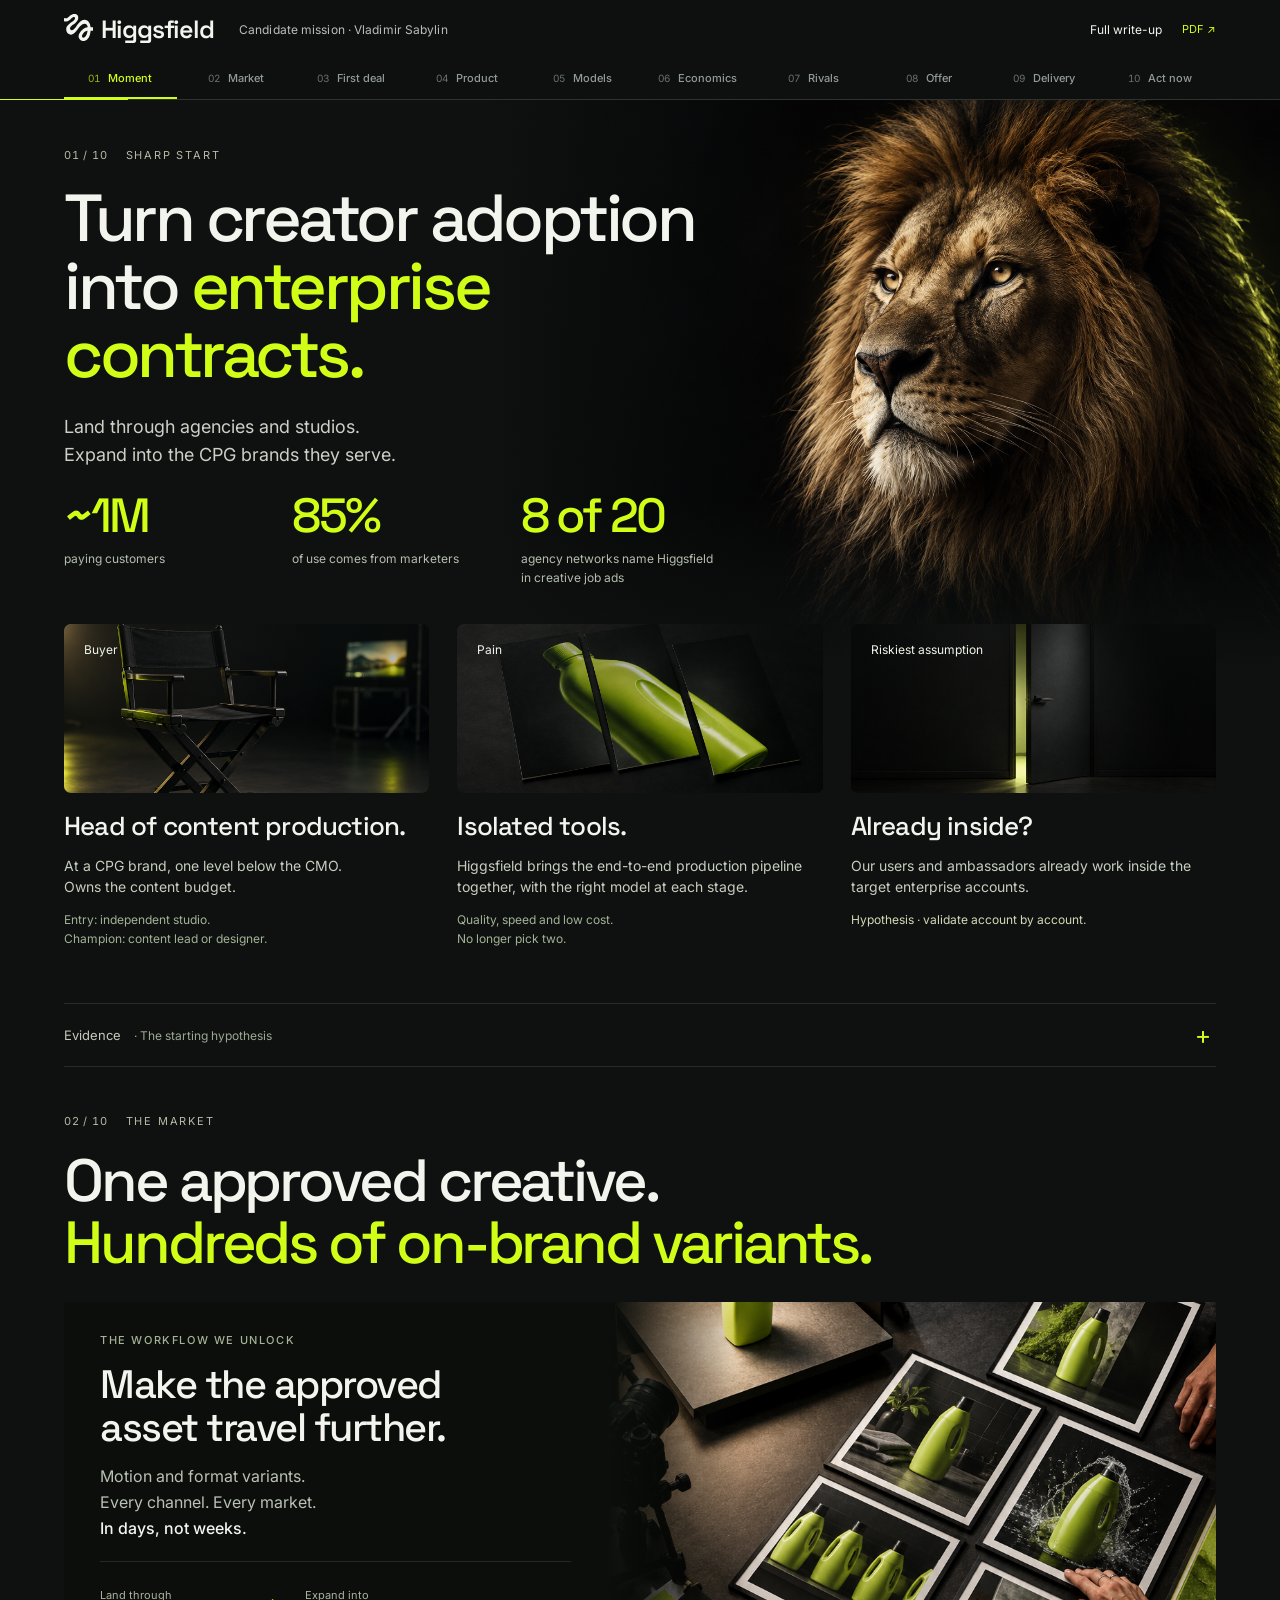
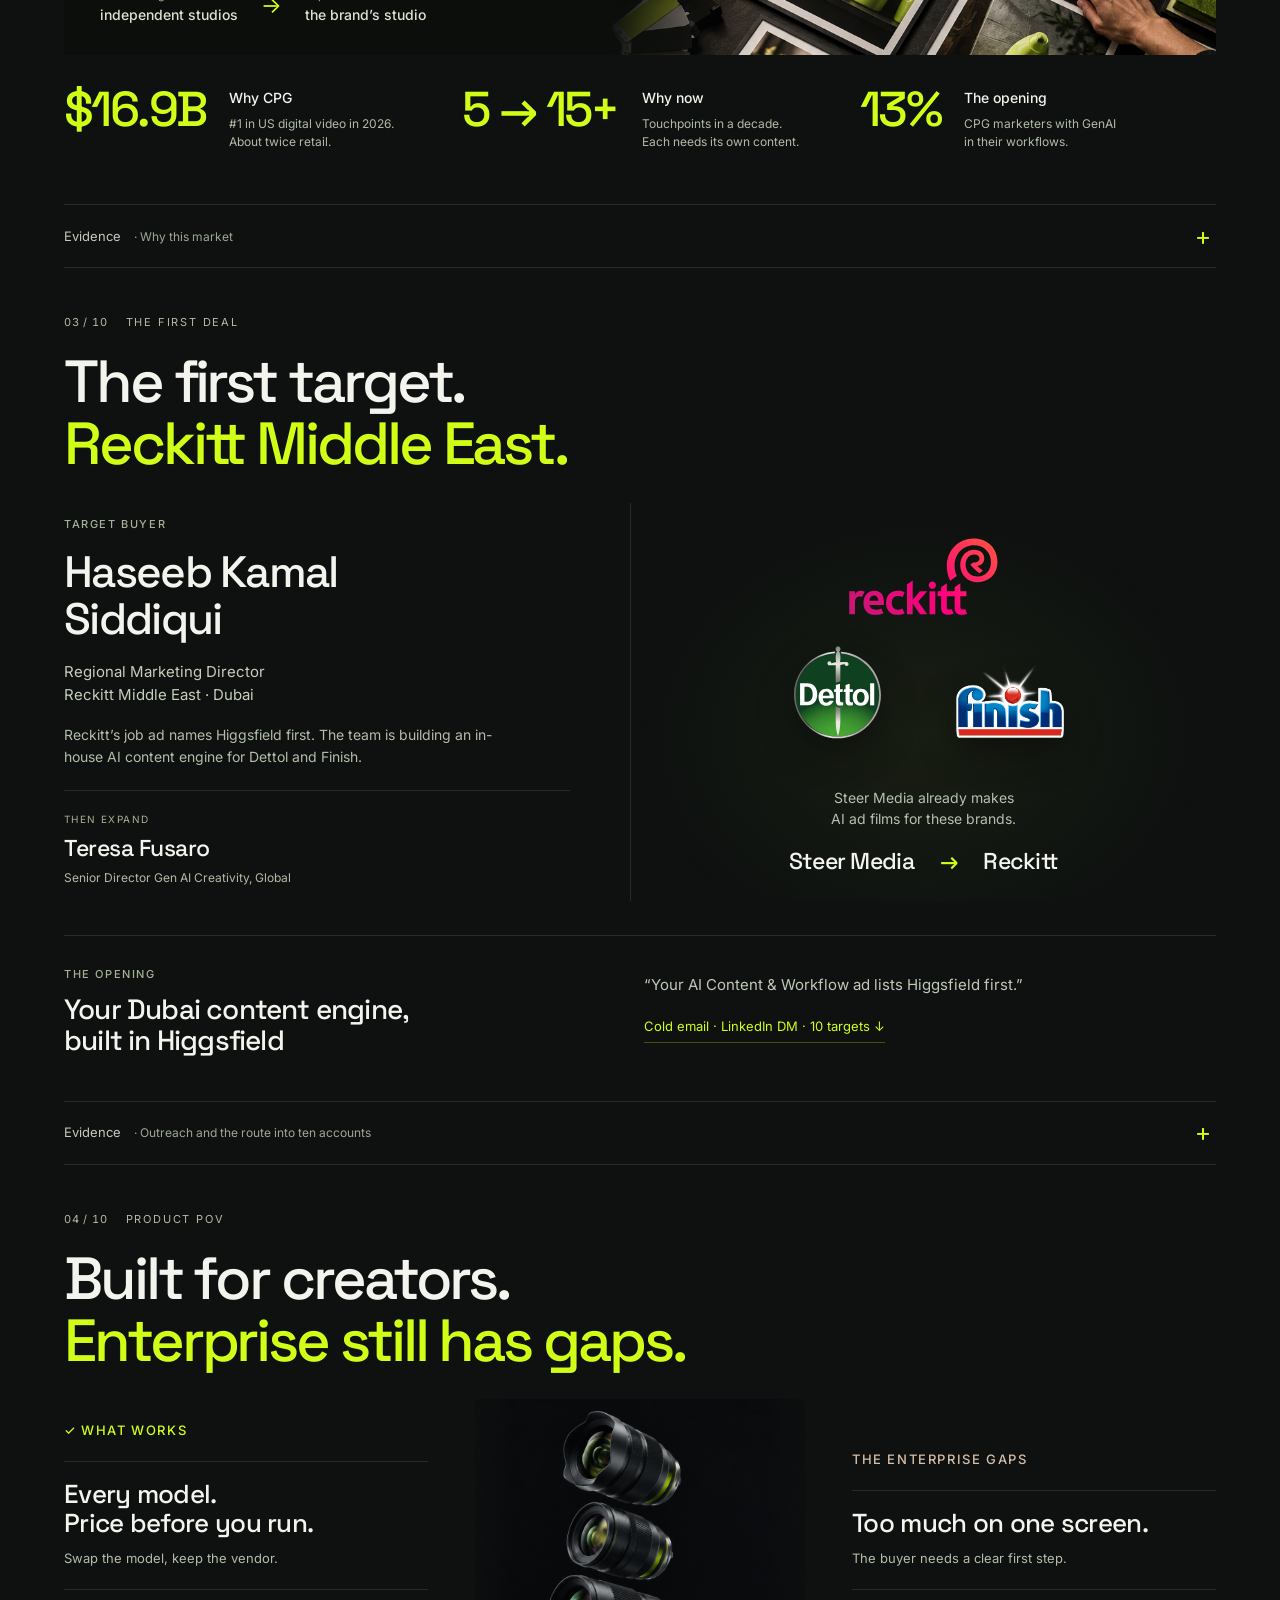
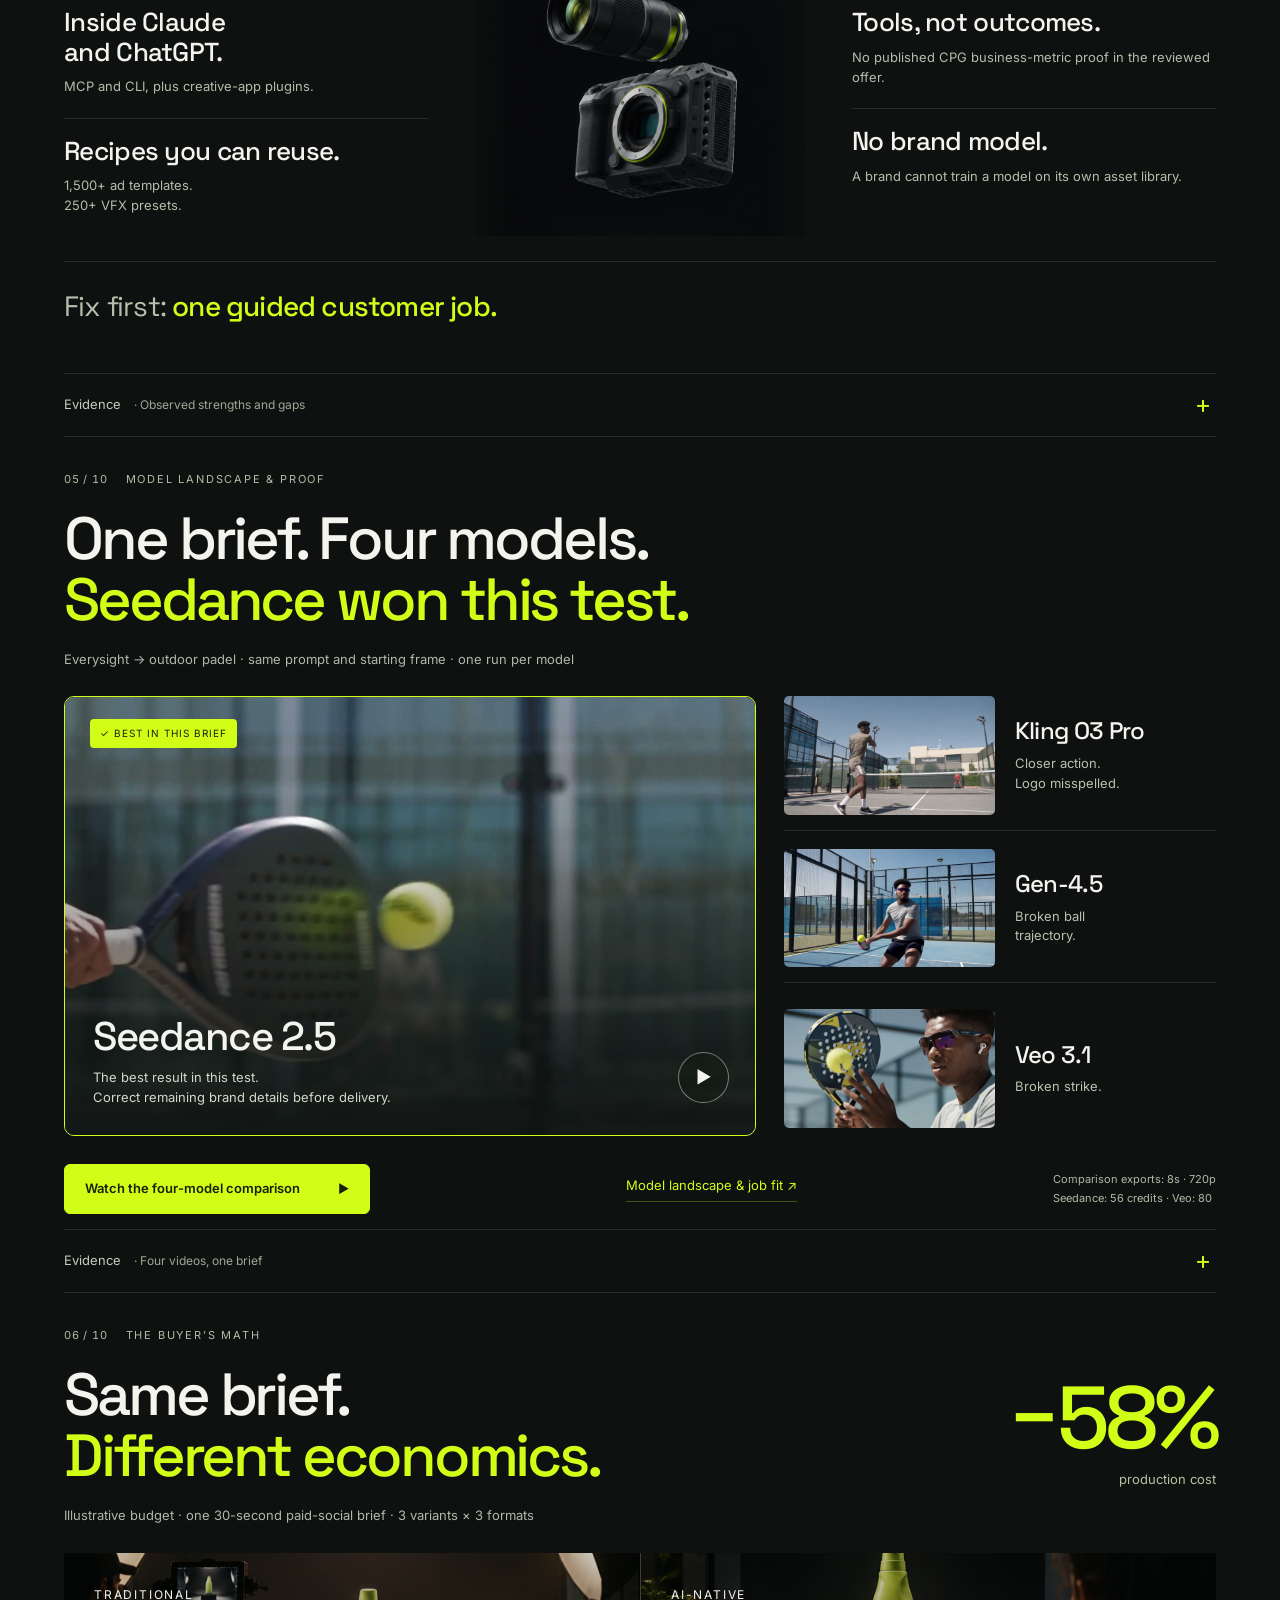
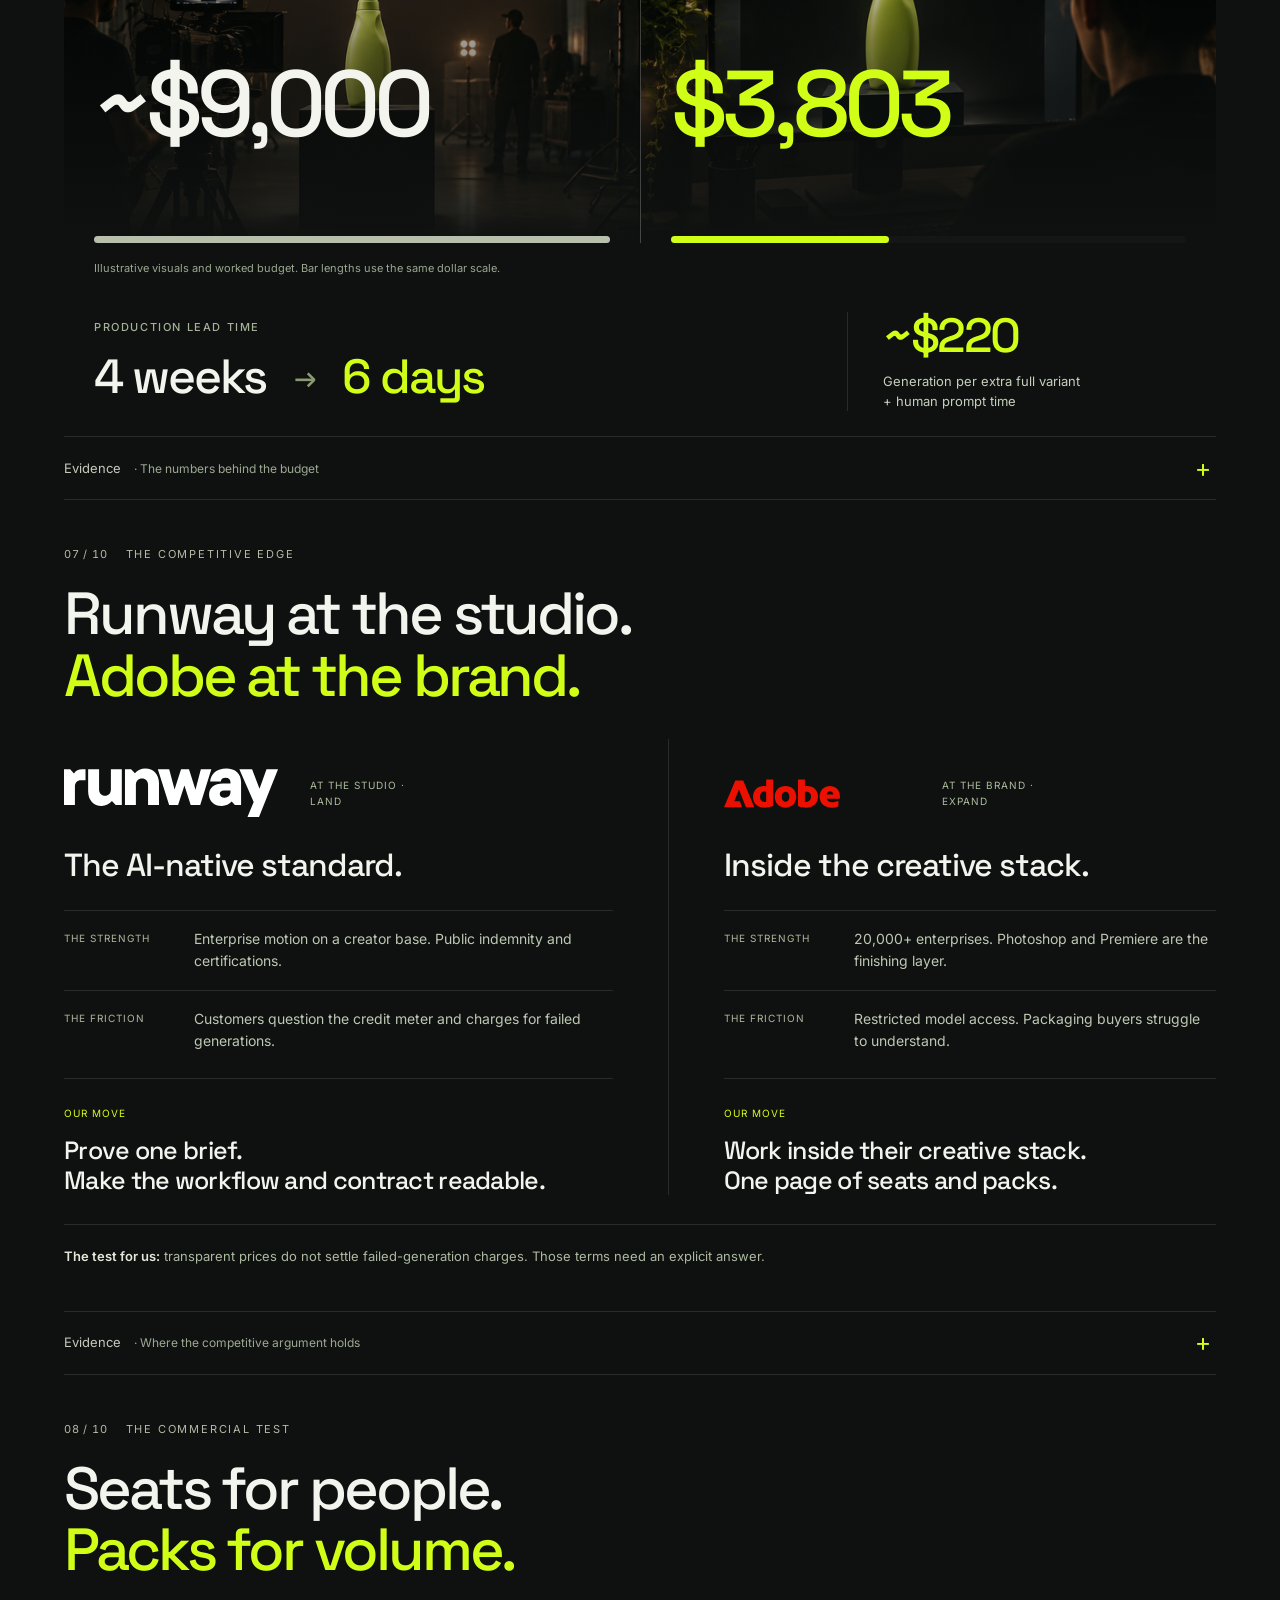
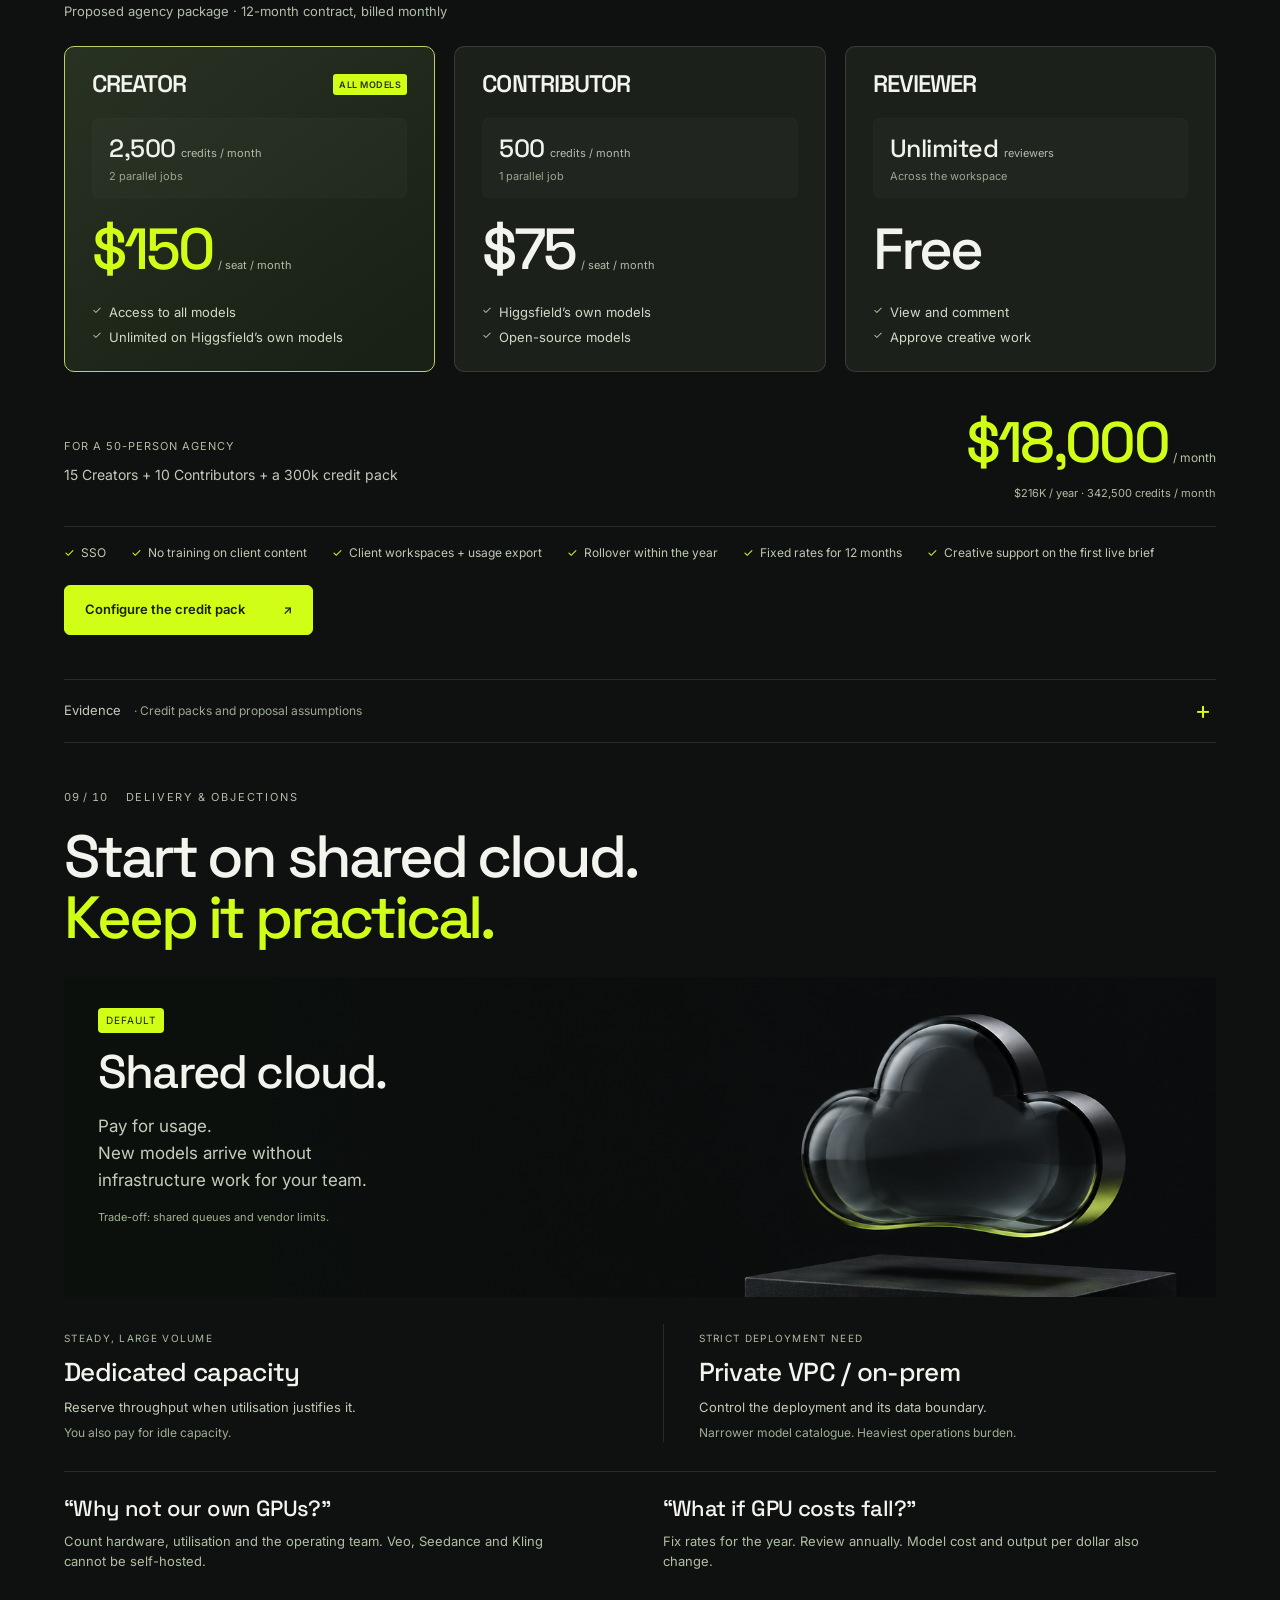
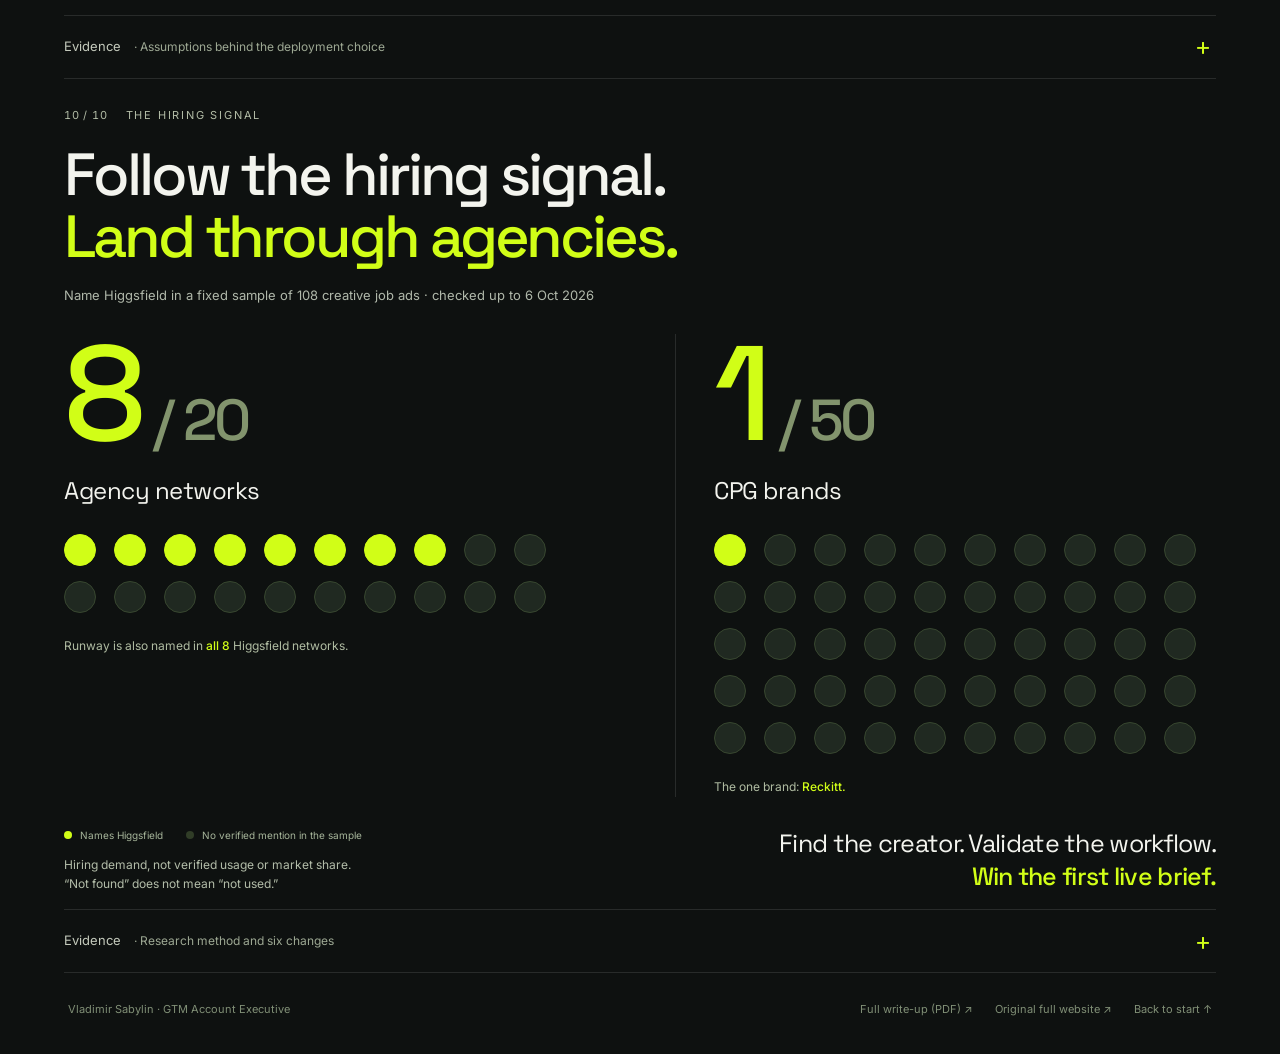
==== commit 8f4c3c16: "Apply approved visual storytelling across all ten slides" ====
--- a/index.html
+++ b/index.html
@@ -1,8 +1,16 @@
 <!DOCTYPE html>
-<html lang="en"><head><meta charset="utf-8"/><meta name="viewport" content="width=device-width,initial-scale=1"/><meta name="description" content="Vladimir Sabylin’s Higgsfield enterprise mission: a ten-slide case for turning creator adoption into agency and CPG contracts."/><title>Higgsfield Enterprise · Vladimir Sabylin · 10-slide mission</title><link rel="preconnect" href="https://fonts.googleapis.com"/><link rel="preconnect" href="https://fonts.gstatic.com" crossorigin=""/><link href="https://fonts.googleapis.com/css2?family=Inter:wght@400;500;600;700&family=Space+Grotesk:wght@400;500;600;700&display=swap" rel="stylesheet"/><link rel="stylesheet" href="motion.css?v=short-2"/><link rel="stylesheet" href="commercial.css?v=short-2"/><link rel="stylesheet" href="deck.css?v=short-2"/></head><body><a class="skip-link" href="#slides">Skip to presentation</a><header class="deck-header"><div class="deck-header-top"><a aria-label="Higgsfield candidate mission" class="brand" href="#slide-1"><span class="logo"><svg aria-hidden="true" fill="none" viewBox="0 0 20 20"><path d="M18.3498 9.83713L18.3339 9.65759C18.1831 7.93447 17.0963 4.69261 14.0816 4.69261C11.8445 4.69261 10.1545 6.97097 8.66311 8.97967C7.47302 10.5883 6.4419 11.9683 5.3073 11.9683C5.00574 11.9357 4.61708 11.7805 4.3792 11.4294C4.16497 11.1108 4.10948 10.7026 4.22046 10.2126C4.39489 9.43684 5.39463 8.7182 6.44963 7.95063C7.02864 7.54238 7.6238 7.10955 8.03634 6.69311C9.22643 5.5091 9.82932 4.65164 9.82932 3.2717C9.82932 1.89176 9.09157 1.20565 8.47276 0.911636C7.23514 0.323844 5.41851 0.666781 4.26026 1.69583C4.08583 1.85922 3.91117 2.01418 3.75243 2.16119C2.58622 3.23097 1.80094 3.95781 0 3.40232V5.63972C2.38791 6.72588 4.39512 4.65164 5.15675 3.69633C5.74372 3.06758 6.36253 2.70006 6.82283 2.70006H6.84671C7.05298 2.70825 7.22741 2.78995 7.35454 2.93696C7.56081 3.18204 7.64018 3.46786 7.60038 3.78622C7.51305 4.45594 6.83875 5.23967 5.60113 6.09713C4.14928 7.10159 1.7218 8.78374 1.53122 10.8987C1.3884 12.4177 2.15003 13.9365 3.34012 14.5243C6.11669 15.8798 7.80665 13.5444 9.5994 11.0783C10.9719 9.1756 12.273 7.37103 14.0818 7.37103C15.7081 7.37103 16.311 8.75916 16.311 9.63301V9.80459L16.1523 9.83713C12.2095 10.5558 10.0595 14.3611 10.0595 16.1167C10.0595 17.8724 11.5034 19.375 13.2804 19.375C15.359 19.375 17.9293 17.5458 18.3419 12.4013L18.3578 12.2136H20V9.83737H18.3498V9.83713ZM16.1998 12.4746C15.8826 15.5531 14.3513 16.9904 13.4232 16.9904C13.0027 16.9904 12.4158 16.631 12.4158 15.9615C12.4158 15.2104 13.5026 12.932 15.946 12.2543L16.2316 12.1808L16.1998 12.4748V12.4746Z" fill="currentColor"></path></svg></span><span class="wordmark">Higgsfield</span></a><span class="candidate-identity">Candidate mission · Vladimir Sabylin</span><a class="pdf-link" href="docs/Higgsfield_Enterprise_Mission_Vladimir_Sabylin.pdf" target="_blank" rel="noopener">Full write-up <span>PDF ↗</span></a></div><nav class="slide-nav" aria-label="Ten slides"><a href="#slide-1" data-nav-slide="1" aria-label="Slide 1: Moment"><span>01</span><b>Moment</b></a><a href="#slide-2" data-nav-slide="2" aria-label="Slide 2: Market"><span>02</span><b>Market</b></a><a href="#slide-3" data-nav-slide="3" aria-label="Slide 3: First deal"><span>03</span><b>First deal</b></a><a href="#slide-4" data-nav-slide="4" aria-label="Slide 4: Product"><span>04</span><b>Product</b></a><a href="#slide-5" data-nav-slide="5" aria-label="Slide 5: Models"><span>05</span><b>Models</b></a><a href="#slide-6" data-nav-slide="6" aria-label="Slide 6: Economics"><span>06</span><b>Economics</b></a><a href="#slide-7" data-nav-slide="7" aria-label="Slide 7: Rivals"><span>07</span><b>Rivals</b></a><a href="#slide-8" data-nav-slide="8" aria-label="Slide 8: Offer"><span>08</span><b>Offer</b></a><a href="#slide-9" data-nav-slide="9" aria-label="Slide 9: Delivery"><span>09</span><b>Delivery</b></a><a href="#slide-10" data-nav-slide="10" aria-label="Slide 10: Act now"><span>10</span><b>Act now</b></a></nav><div class="reading-progress" aria-hidden="true"><i></i></div></header><main id="slides"><section class="slide hero-slide" id="slide-1" data-slide="1" data-key="moment" aria-labelledby="slide-1-title"><div class="slide-main"><header class="slide-heading"><p class="slide-label"><span>01 / 10</span>Sharp Start</p><h2 id="slide-1-title">Turn creator adoption<br/><em>into enterprise contracts.</em></h2></header><div class="hero-visual sharp-start-scene"><div class="hero-image"><img src="assets/sharp-start-lion.png" alt="Lion portrait for Sharp Start" fetchpriority="high"/><video id="sharp-start-motion" class="ambient-video" data-src="assets/sharp-start-lion-higgsfield.mp4" poster="assets/sharp-start-lion.png" muted="" loop="" playsinline="" preload="none" aria-hidden="true"></video></div><div class="ambient-caption"><button type="button" class="ambient-toggle" aria-controls="sharp-start-motion" aria-pressed="false" hidden="">Play motion</button></div></div>
-<p class="hero-thesis">Land through agencies and studios.<br/>Expand into the CPG brands they serve.</p>
-<div class="hero-stats"><div><strong>~1M</strong><span>paying customers</span></div><div><strong>85%</strong><span>of use comes from marketers</span></div><div><strong>8 of 20</strong><span>agency networks name Higgsfield in creative job ads</span></div></div>
-<div class="three-cards hero-cards"><article><h3>Buyer</h3><p>The head of content production at a CPG brand, one level below the CMO. Often reached through its independent studio.</p><small>Champion: content lead or designer.</small></article><article><h3>Pain</h3><p>Isolated tools. Higgsfield brings the production pipeline together, with the right model at each stage.</p><small>Quality, speed and low cost.</small></article><article><h3>Riskiest assumption</h3><p>Our users and ambassadors already work inside the enterprise accounts we want to win.</p><small>Validate account by account.</small></article></div></div><details class="evidence" id="evidence-1"><summary><span>Evidence <span class="evidence-name">· The starting hypothesis</span></span><span class="evidence-sign" aria-hidden="true">+</span></summary><div class="evidence-body"><ul><li>Higgsfield reported ~1M paying customers in September 2026; the 85% marketer-use figure is from January 2026.</li><li>The job-ad study is a hiring signal, not verified product usage.</li><li>The proposed motion: identify an existing creator, prove one live workflow, then turn usage into a company contract.</li></ul><div class="source-chips"><a class="source-chip" href="https://higgsfield.ai/blog/higgsfield-1b-annualized-revenue-run-rate" target="_blank" rel="noopener">Higgsfield, Sept 2026 ↗</a><a class="source-chip" href="https://finance.yahoo.com/news/higgsfield-announces-130m-series-reports-140000625.html" target="_blank" rel="noopener">Higgsfield, Jan 2026 ↗</a><a class="source-chip" href="docs/Higgsfield_Enterprise_Mission_Vladimir_Sabylin.pdf#page=2" target="_blank" rel="noopener">PDF · p. 2 ↗</a><a class="source-chip" href="docs/Higgsfield_Enterprise_Mission_Vladimir_Sabylin.pdf#page=17" target="_blank" rel="noopener">PDF · p. 17 ↗</a></div><button class="close-evidence" type="button" data-close-evidence="evidence-1">Close evidence ↑</button></div></details></section><section class="slide" id="slide-2" data-slide="2" data-key="market" aria-labelledby="slide-2-title"><div class="slide-main"><header class="slide-heading"><p class="slide-label"><span>02 / 10</span>The market</p><h2 id="slide-2-title">One approved creative.<br/><em>Hundreds of on-brand variants.</em></h2></header><div class="market-layout"><div><div class="workflow"><div><span>01 / LAND</span><strong>Independent<br/>studio</strong></div><b>→</b><div><span>02 / EXPAND</span><strong>Brand’s<br/>in-house studio</strong></div><b>→</b><div><span>03 / SCALE</span><strong>Channels<br/>& markets</strong></div></div><div class="market-facts"><article><strong>$16.9B</strong><h3>Why CPG</h3><p>#1 in US digital video spend in 2026 — about twice retail.</p></article><article><strong>5 → 15+</strong><h3>Why now</h3><p>Consumer touchpoints in a decade. Each needs its own content.</p></article><article><strong>13%</strong><h3>The opening</h3><p>CPG marketers with GenAI in their workflows. Adoption still has room to grow.</p></article></div><p class="slide-conclusion">Make the approved asset travel further.<br/><strong>In days, across channels and markets.</strong></p></div><figure class="market-art"><img src="assets/studio-system-higgsfield.png" alt="A studio turns one product image into a coordinated set of campaign formats" loading="lazy"/></figure></div></div><details class="evidence" id="evidence-2"><summary><span>Evidence <span class="evidence-name">· Why this market</span></span><span class="evidence-sign" aria-hidden="true">+</span></summary><div class="evidence-body"><ul><li>Brands spend roughly $19 on content production for every $31 on media.</li><li>CPG puts about 35% of digital spend into social — more than other industries in the cited research.</li><li>GenAI video buyers made or finished 24% of ads with it in 2025; 43% is the 2027 forecast.</li><li>About 75% of CPG companies remain in pilots; around 60% are bringing content creation in-house.</li></ul><div class="source-chips"><a class="source-chip" href="https://wfanet.org/knowledge/item/2025/03/25/wfa-research-reveals-new-trends-showing-how-brands-are-responding-to-changes-in-content-production" target="_blank" rel="noopener">WFA, 2025 ↗</a><a class="source-chip" href="https://www.iab.com/wp-content/uploads/2026/07/2026_IAB_Digital_Video_Ad_Spend_and_Strategy_Full_Report.pdf" target="_blank" rel="noopener">IAB, 2026 ↗</a><a class="source-chip" href="https://www.bcg.com/publications/2026/the-ai-forward-cpg-marketing-organization" target="_blank" rel="noopener">BCG, Feb 2026 ↗</a><a class="source-chip" href="docs/Higgsfield_Enterprise_Mission_Vladimir_Sabylin.pdf#page=3" target="_blank" rel="noopener">PDF · p. 3 ↗</a></div><button class="close-evidence" type="button" data-close-evidence="evidence-2">Close evidence ↑</button></div></details></section><section class="slide" id="slide-3" data-slide="3" data-key="first-deal" aria-labelledby="slide-3-title"><div class="slide-main"><header class="slide-heading"><p class="slide-label"><span>03 / 10</span>The first deal</p><h2 id="slide-3-title">The first target.<br/><em>Reckitt Middle East.</em></h2></header><div class="buyer-layout"><div class="buyer-card"><span class="card-kicker">TARGET BUYER</span><h3>Haseeb Kamal Siddiqui</h3><p class="buyer-role">Regional Marketing Director<br/>Reckitt Middle East · Dubai</p><p>Reckitt’s job ad names Higgsfield first. The team is building an in-house AI content engine for Dettol and Finish.</p><div class="brand-pair"><img src="assets/dettol.svg" alt="Dettol"/><img src="assets/finish.svg" alt="Finish"/></div><p class="next-person">Then expand: <strong>Teresa Fusaro</strong><br/>Senior Director Gen AI Creativity, Global</p></div><div class="entry-route"><img class="reckitt-logo" src="assets/reckitt.svg" alt="Reckitt"/><div class="studio-route"><span>Steer Media</span><b>→</b><span>Reckitt</span></div><p>The studio already makes AI ad films for Dettol and Finish.</p><div class="email-preview"><span class="card-kicker">THE OPENING</span><h3>Your Dubai content engine,<br/>built in Higgsfield</h3><blockquote>“Your AI Content & Workflow ad lists Higgsfield first.”</blockquote><button class="action-link" type="button" data-open-evidence="evidence-3">Read the outreach & target list ↓</button></div></div></div></div><details class="evidence" id="evidence-3"><summary><span>Evidence <span class="evidence-name">· Outreach and the route into ten accounts</span></span><span class="evidence-sign" aria-hidden="true">+</span></summary><div class="evidence-body"><div class="evidence-tabs" role="group" aria-label="First-deal evidence"><button type="button" data-panel="outreach-panel" aria-pressed="true">Email & LinkedIn DM</button><button type="button" data-panel="targets-panel" aria-pressed="false">10 targets</button></div><div id="outreach-panel" class="evidence-panel"><article class="outreach-copy"><h3>Cold email</h3>
+
+<html lang="en"><head><meta charset="utf-8"/><meta name="viewport" content="width=device-width,initial-scale=1"/><meta name="description" content="Vladimir Sabylin’s Higgsfield enterprise mission: a ten-slide case for turning creator adoption into agency and CPG contracts."/><title>Higgsfield Enterprise · Vladimir Sabylin · 10-slide mission</title><link rel="preconnect" href="https://fonts.googleapis.com"/><link rel="preconnect" href="https://fonts.gstatic.com" crossorigin=""/><link href="https://fonts.googleapis.com/css2?family=Inter:wght@400;500;600;700&family=Space+Grotesk:wght@400;500;600;700&display=swap" rel="stylesheet"/><link rel="stylesheet" href="motion.css?v=visual-3"/><link rel="stylesheet" href="commercial.css?v=visual-3"/><link rel="stylesheet" href="deck.css?v=visual-3"/><link rel="stylesheet" href="visual.css?v=visual-3"/></head><body class="v2"><a class="skip-link" href="#slides">Skip to presentation</a><header class="deck-header"><div class="deck-header-top"><a aria-label="Higgsfield candidate mission" class="brand" href="#slide-1"><span class="logo"><svg aria-hidden="true" fill="none" viewBox="0 0 20 20"><path d="M18.3498 9.83713L18.3339 9.65759C18.1831 7.93447 17.0963 4.69261 14.0816 4.69261C11.8445 4.69261 10.1545 6.97097 8.66311 8.97967C7.47302 10.5883 6.4419 11.9683 5.3073 11.9683C5.00574 11.9357 4.61708 11.7805 4.3792 11.4294C4.16497 11.1108 4.10948 10.7026 4.22046 10.2126C4.39489 9.43684 5.39463 8.7182 6.44963 7.95063C7.02864 7.54238 7.6238 7.10955 8.03634 6.69311C9.22643 5.5091 9.82932 4.65164 9.82932 3.2717C9.82932 1.89176 9.09157 1.20565 8.47276 0.911636C7.23514 0.323844 5.41851 0.666781 4.26026 1.69583C4.08583 1.85922 3.91117 2.01418 3.75243 2.16119C2.58622 3.23097 1.80094 3.95781 0 3.40232V5.63972C2.38791 6.72588 4.39512 4.65164 5.15675 3.69633C5.74372 3.06758 6.36253 2.70006 6.82283 2.70006H6.84671C7.05298 2.70825 7.22741 2.78995 7.35454 2.93696C7.56081 3.18204 7.64018 3.46786 7.60038 3.78622C7.51305 4.45594 6.83875 5.23967 5.60113 6.09713C4.14928 7.10159 1.7218 8.78374 1.53122 10.8987C1.3884 12.4177 2.15003 13.9365 3.34012 14.5243C6.11669 15.8798 7.80665 13.5444 9.5994 11.0783C10.9719 9.1756 12.273 7.37103 14.0818 7.37103C15.7081 7.37103 16.311 8.75916 16.311 9.63301V9.80459L16.1523 9.83713C12.2095 10.5558 10.0595 14.3611 10.0595 16.1167C10.0595 17.8724 11.5034 19.375 13.2804 19.375C15.359 19.375 17.9293 17.5458 18.3419 12.4013L18.3578 12.2136H20V9.83737H18.3498V9.83713ZM16.1998 12.4746C15.8826 15.5531 14.3513 16.9904 13.4232 16.9904C13.0027 16.9904 12.4158 16.631 12.4158 15.9615C12.4158 15.2104 13.5026 12.932 15.946 12.2543L16.2316 12.1808L16.1998 12.4748V12.4746Z" fill="currentColor"></path></svg></span><span class="wordmark">Higgsfield</span></a><span class="candidate-identity">Candidate mission · Vladimir Sabylin</span><a class="pdf-link" href="docs/Higgsfield_Enterprise_Mission_Vladimir_Sabylin.pdf" target="_blank" rel="noopener">Full write-up <span>PDF ↗</span></a></div><nav class="slide-nav" aria-label="Ten slides"><a href="#slide-1" data-nav-slide="1" aria-label="Slide 1: Moment"><span>01</span><b>Moment</b></a><a href="#slide-2" data-nav-slide="2" aria-label="Slide 2: Market"><span>02</span><b>Market</b></a><a href="#slide-3" data-nav-slide="3" aria-label="Slide 3: First deal"><span>03</span><b>First deal</b></a><a href="#slide-4" data-nav-slide="4" aria-label="Slide 4: Product"><span>04</span><b>Product</b></a><a href="#slide-5" data-nav-slide="5" aria-label="Slide 5: Models"><span>05</span><b>Models</b></a><a href="#slide-6" data-nav-slide="6" aria-label="Slide 6: Economics"><span>06</span><b>Economics</b></a><a href="#slide-7" data-nav-slide="7" aria-label="Slide 7: Rivals"><span>07</span><b>Rivals</b></a><a href="#slide-8" data-nav-slide="8" aria-label="Slide 8: Offer"><span>08</span><b>Offer</b></a><a href="#slide-9" data-nav-slide="9" aria-label="Slide 9: Delivery"><span>09</span><b>Delivery</b></a><a href="#slide-10" data-nav-slide="10" aria-label="Slide 10: Act now"><span>10</span><b>Act now</b></a></nav><div class="reading-progress" aria-hidden="true"><i></i></div></header><main id="slides"><section class="slide hero-slide visual-slide" id="slide-1" data-slide="1" data-key="moment" aria-labelledby="slide-1-title"><div class="slide-main"><header class="slide-heading" data-reveal=""><p class="slide-label"><span>01 / 10</span>Sharp Start</p><h2 id="slide-1-title">Turn creator adoption<br/> into <em>enterprise<br class="hero-break"/>  contracts.</em></h2></header><div class="hero-visual sharp-start-scene"><div class="hero-image"><img alt="Lion portrait for Sharp Start" fetchpriority="high" src="assets/sharp-start-lion.png"/><video aria-hidden="true" class="ambient-video" data-src="assets/sharp-start-lion-higgsfield.mp4" id="sharp-start-motion" loop="" muted="" playsinline="" poster="assets/sharp-start-lion.png" preload="none"></video></div><div class="ambient-caption"><button aria-controls="sharp-start-motion" aria-pressed="false" class="ambient-toggle" hidden="" type="button">Play motion</button></div></div>
+<p class="hero-thesis">Land through agencies and studios.<br/> Expand into the CPG brands they serve.</p><div class="hero-stats"><div><strong>~1M</strong><span>paying customers</span></div><div><strong>85%</strong><span>of use comes from marketers</span></div><div><strong>8 of 20</strong><span>agency networks name Higgsfield in creative job ads</span></div></div>
+<div class="opening-premises">
+<article><figure data-reveal=""><img src="assets/buyer-chair.png" alt="Illustration: a director’s chair" loading="lazy"/><figcaption>Buyer</figcaption></figure><h3>Head of content production.</h3><p>At a CPG brand, one level below the CMO.<br/> Owns the content budget.</p><small>Entry: independent studio.<br/> Champion: content lead or designer.</small></article>
+<article><figure data-reveal=""><img src="assets/pain-fragments.png" alt="Illustration: separated pieces of one product image" loading="lazy"/><figcaption>Pain</figcaption></figure><h3>Isolated tools.</h3><p>Higgsfield brings the end-to-end production pipeline together, with the right model at each stage.</p><small>Quality, speed and low cost.<br/> No longer pick two.</small></article>
+<article><figure data-reveal=""><img src="assets/assumption-door.png" alt="Illustration: an open door, a metaphor for the account-entry hypothesis" loading="lazy"/><figcaption>Riskiest assumption</figcaption></figure><h3>Already inside?</h3><p>Our users and ambassadors already work inside the target enterprise accounts.</p><small class="hypothesis-label">Hypothesis · validate account by account.</small></article>
+</div></div><details class="evidence" id="evidence-1"><summary aria-label="Evidence: The starting hypothesis"><span>Evidence <span class="evidence-name">· The starting hypothesis</span></span><span class="evidence-sign" aria-hidden="true">+</span></summary><div class="evidence-body"><ul><li>Higgsfield reported ~1M paying customers in September 2026; the 85% marketer-use figure is from January 2026.</li><li>The job-ad study is a hiring signal, not verified product usage.</li><li>The proposed motion: identify an existing creator, prove one live workflow, then turn usage into a company contract.</li></ul><p><strong>Buyer scope:</strong> the content budget spans the brand’s in-house studio and its agencies. The studio is an entry point; the content lead or designer is the champion.</p><div class="source-chips"><a class="source-chip" href="https://higgsfield.ai/blog/higgsfield-1b-annualized-revenue-run-rate" target="_blank" rel="noopener">Higgsfield, Sept 2026 ↗</a><a class="source-chip" href="https://finance.yahoo.com/news/higgsfield-announces-130m-series-reports-140000625.html" target="_blank" rel="noopener">Higgsfield, Jan 2026 ↗</a><a class="source-chip" href="docs/Higgsfield_Enterprise_Mission_Vladimir_Sabylin.pdf#page=2" target="_blank" rel="noopener">PDF · p. 2 ↗</a><a class="source-chip" href="docs/Higgsfield_Enterprise_Mission_Vladimir_Sabylin.pdf#page=17" target="_blank" rel="noopener">PDF · p. 17 ↗</a></div><button class="close-evidence" type="button" data-close-evidence="evidence-1">Close evidence ↑</button></div></details></section><section class="slide visual-slide" id="slide-2" data-slide="2" data-key="market" aria-labelledby="slide-2-title"><div class="slide-main"><header class="slide-heading" data-reveal=""><p class="slide-label"><span>02 / 10</span>The market</p><h2 id="slide-2-title">One approved creative.<br/> <em>Hundreds of on-brand variants.</em></h2></header>
+<div class="market-scene" data-reveal=""><div class="market-story"><p class="visual-kicker">THE WORKFLOW WE UNLOCK</p><h3>Make the approved<br/> asset travel further.</h3><p>Motion and format variants.<br/> Every channel. Every market.<br/> <strong>In days, not weeks.</strong></p><div class="simple-route"><span>Land through<br/> <strong>independent studios</strong></span><b aria-hidden="true">→</b><span>Expand into<br/> <strong>the brand’s studio</strong></span></div></div><figure><img src="assets/studio-system-higgsfield.png" alt="Illustration: a studio turns one product shot into campaign formats" loading="lazy"/></figure></div>
+<div class="market-numbers"><article><strong>$16.9B</strong><h3>Why CPG</h3><p>#1 in US digital video in 2026.<br/> About twice retail.</p></article><article><strong>5 → 15+</strong><h3>Why now</h3><p>Touchpoints in a decade.<br/> Each needs its own content.</p></article><article><strong>13%</strong><h3>The opening</h3><p>CPG marketers with GenAI<br/> in their workflows.</p></article></div></div><details class="evidence" id="evidence-2"><summary aria-label="Evidence: Why this market"><span>Evidence <span class="evidence-name">· Why this market</span></span><span class="evidence-sign" aria-hidden="true">+</span></summary><div class="evidence-body"><ul><li>Brands spend roughly $19 on content production for every $31 on media.</li><li>CPG puts about 35% of digital spend into social — more than other industries in the cited research.</li><li>GenAI video buyers made or finished 24% of ads with it in 2025; 43% is the 2027 forecast.</li><li>About 75% of CPG companies remain in pilots; around 60% are bringing content creation in-house.</li></ul><div class="source-chips"><a class="source-chip" href="https://wfanet.org/knowledge/item/2025/03/25/wfa-research-reveals-new-trends-showing-how-brands-are-responding-to-changes-in-content-production" target="_blank" rel="noopener">WFA, 2025 ↗</a><a class="source-chip" href="https://www.iab.com/wp-content/uploads/2026/07/2026_IAB_Digital_Video_Ad_Spend_and_Strategy_Full_Report.pdf" target="_blank" rel="noopener">IAB, 2026 ↗</a><a class="source-chip" href="https://www.bcg.com/publications/2026/the-ai-forward-cpg-marketing-organization" target="_blank" rel="noopener">BCG, Feb 2026 ↗</a><a class="source-chip" href="docs/Higgsfield_Enterprise_Mission_Vladimir_Sabylin.pdf#page=3" target="_blank" rel="noopener">PDF · p. 3 ↗</a></div><button class="close-evidence" type="button" data-close-evidence="evidence-2">Close evidence ↑</button></div></details></section><section class="slide visual-slide" id="slide-3" data-slide="3" data-key="first-deal" aria-labelledby="slide-3-title"><div class="slide-main"><header class="slide-heading" data-reveal=""><p class="slide-label"><span>03 / 10</span>The first deal</p><h2 id="slide-3-title">The first target.<br/> <em>Reckitt Middle East.</em></h2></header>
+<div class="deal-scene"><div class="deal-buyer"><p class="visual-kicker">TARGET BUYER</p><h3>Haseeb Kamal<br/> Siddiqui</h3><p class="person-role">Regional Marketing Director<br/> Reckitt Middle East · Dubai</p><p>Reckitt’s job ad names Higgsfield first. The team is building an in-house AI content engine for Dettol and Finish.</p><div class="expand-person"><span>THEN EXPAND</span><strong>Teresa Fusaro</strong><p>Senior Director Gen AI Creativity, Global</p></div></div><div class="brand-stage" data-reveal=""><img class="deal-reckitt" src="assets/reckitt.svg" alt="Reckitt"/><div class="brand-products"><img src="assets/dettol.svg" alt="Dettol"/><img src="assets/finish.svg" alt="Finish"/></div><p>Steer Media already makes<br/> AI ad films for these brands.</p><div class="deal-route">Steer Media <span aria-hidden="true">→</span> Reckitt</div></div></div>
+<div class="deal-opening"><div><span class="visual-kicker">THE OPENING</span><h3>Your Dubai content engine,<br/> built in Higgsfield</h3></div><div><blockquote>“Your AI Content & Workflow ad lists Higgsfield first.”</blockquote><button class="action-link" type="button" data-open-evidence="evidence-3">Cold email · LinkedIn DM · 10 targets ↓</button></div></div></div><details class="evidence" id="evidence-3"><summary aria-label="Evidence: Outreach and the route into ten accounts"><span>Evidence <span class="evidence-name">· Outreach and the route into ten accounts</span></span><span class="evidence-sign" aria-hidden="true">+</span></summary><div class="evidence-body"><div class="evidence-tabs" role="group" aria-label="First-deal evidence"><button type="button" data-panel="outreach-panel" aria-pressed="true">Email & LinkedIn DM</button><button type="button" data-panel="targets-panel" aria-pressed="false">10 targets</button></div><div id="outreach-panel" class="evidence-panel"><article class="outreach-copy"><h3>Cold email</h3>
 <p><strong>Subject:</strong> Your Dubai content engine, built in Higgsfield</p>
 <blockquote>
 <p>Hi Haseeb,</p>
@@ -22,66 +30,14 @@
 <blockquote>
 <p>Hi Haseeb — exciting to see your deep interest in tech; same here! Your AI content engine for Dettol and Finish proves it. We recently launched Higgsfield Enterprise, and most of that pipeline already lives in it. Coffee in Dubai next week? I'd value your view, and I'm happy to share our insights.</p>
 </blockquote>
-</article></div><div id="targets-panel" class="evidence-panel" hidden=""><div class="target-map"><div class="target-map-labels"><span>LAND · STUDIO</span><span>EXPAND · BRAND</span></div><div class="target-lane"><div><div class="target-node"><strong>Steer Media</strong><span>Arshmaan Ali Khuwaja</span></div></div><span class="target-arrow">→</span><div class="target-node"><strong>Reckitt</strong><span>Haseeb Kamal Siddiqui → Teresa Fusaro</span></div></div><div class="target-lane"><div><div class="target-node"><strong>Heckler</strong><span>Charu Menon</span></div></div><span class="target-arrow">→</span><div class="target-node"><strong>AB InBev</strong><span>Lottie White</span></div></div><div class="target-lane"><div><div class="target-node"><strong>Myth Studio / Labs</strong><span>James Finlay</span></div><div class="target-node"><strong>Levector</strong><span>David Pimentel</span><small>Nestlé Tango made in Higgsfield · Sep 2026</small></div></div><span class="target-arrow">→</span><div class="target-node"><strong>Nestlé</strong><span>Alexis Herail</span></div></div><div class="direct-targets"><div class="target-node"><strong>Amorepacific</strong><span>Jungwon Heo</span><small>LABO-H brand-visual workflow on Higgsfield / Soul</small></div><div class="target-node"><strong>Estée Lauder</strong><span>Claudine Case Labadie · warm intro</span></div><div class="target-node"><strong>P&G</strong><span>Paul Chick</span></div></div></div></div><div class="source-chips"><a class="source-chip" href="https://ae.linkedin.com/jobs/view/ai-content-workflow-executive-6-month-contract-at-reckitt-4469911174" target="_blank" rel="noopener">job ad, Sept 2026 ↗</a><a class="source-chip" href="https://www.linkedin.com/in/haseeb-kamal-siddiqui-b7551a5/" target="_blank" rel="noopener">LinkedIn ↗</a><a class="source-chip" href="docs/Higgsfield_Enterprise_Mission_Vladimir_Sabylin.pdf#page=4" target="_blank" rel="noopener">PDF · pp. 4–5 ↗</a></div><button class="close-evidence" type="button" data-close-evidence="evidence-3">Close evidence ↑</button></div></details></section><section class="slide" id="slide-4" data-slide="4" data-key="product" aria-labelledby="slide-4-title"><div class="slide-main"><header class="slide-heading"><p class="slide-label"><span>04 / 10</span>Product POV</p><h2 id="slide-4-title">Built for creators.<br/><em>Enterprise still has gaps.</em></h2></header><div class="product-grid"><article class="capability-card"><span class="card-kicker good">✓ WHAT WORKS</span><div><h3>Every model, priced before it runs</h3><p>Swap the model, keep the vendor.</p></div><div><h3>Inside Claude and ChatGPT</h3><p>MCP and CLI, plus creative-app plugins.</p></div><div><h3>Recipes you can reuse</h3><p>1,500+ ad templates and 250+ VFX presets.</p></div></article><figure class="product-art"><img src="assets/model-camera-higgsfield.png" alt="One cinema camera with interchangeable lenses: an illustrative metaphor for the right model at each stage" loading="lazy"/><video id="model-camera-motion" class="ambient-video" data-src="assets/model-camera-loop.mp4" poster="assets/model-camera-higgsfield.png" muted="" loop="" playsinline="" preload="none" aria-hidden="true"></video><button type="button" class="ambient-toggle product-motion-toggle" aria-controls="model-camera-motion" aria-pressed="false" hidden="">Play motion</button></figure><article class="capability-card gaps"><span class="card-kicker caution">✗ ENTERPRISE GAPS</span><div><h3>Too much on one screen</h3><p>The buyer needs a clear first step.</p></div><div><h3>Tools, not outcomes</h3><p>No published CPG business-metric proof in the reviewed offer.</p></div><div><h3>No brand model</h3><p>A brand cannot train a model on its own asset library.</p></div></article></div><p class="slide-conclusion">Fix first: <strong>one guided customer job.</strong></p></div><details class="evidence" id="evidence-4"><summary><span>Evidence <span class="evidence-name">· Observed strengths and gaps</span></span><span class="evidence-sign" aria-hidden="true">+</span></summary><div class="evidence-body"><ul><li>In this 8s / 720p test: Seedance 2.5 cost 56 credits; Veo 3.1 cost 80.</li><li>The workflow assessment combines my side-by-side use with public enterprise materials and user reviews.</li><li>G2 users describe a difficult learning curve and tools that do not tie together.</li><li>Adobe’s brand-model work at Coca-Cola is the comparison point for the missing brand-training capability.</li></ul><div class="source-chips"><a class="source-chip" href="https://higgsfield.ai/enterprise" target="_blank" rel="noopener">Higgsfield Enterprise ↗</a><a class="source-chip" href="https://www.g2.com/products/higgsfield/reviews/higgsfield-review-13112727" target="_blank" rel="noopener">G2 ↗</a><a class="source-chip" href="https://careers.coca-colacompany.com/job/23677915/director-adobe-platforms-operations-atlanta-ga/" target="_blank" rel="noopener">Coca-Cola job ad, Aug 2026 ↗</a><a class="source-chip" href="docs/Higgsfield_Enterprise_Mission_Vladimir_Sabylin.pdf#page=4" target="_blank" rel="noopener">PDF · p. 4 ↗</a></div><button class="close-evidence" type="button" data-close-evidence="evidence-4">Close evidence ↑</button></div></details></section><section class="slide" id="slide-5" data-slide="5" data-key="models" aria-labelledby="slide-5-title"><div class="slide-main"><header class="slide-heading"><p class="slide-label"><span>05 / 10</span>Model landscape & proof</p><h2 id="slide-5-title">One brief. Four models.<br/><em>Seedance won this test.</em></h2></header><div class="models-layout"><div><div class="card-title"><h3>Different jobs. Different strengths.</h3><span>1–5 · higher is stronger</span></div><div class="table-scroll"><table aria-label="Comparative model assessment from 1 to 5" class="heatmap">
-<thead>
-<tr>
-<th></th>
-<th>Seedance 2.5</th>
-<th>Wan 3.0</th>
-<th>MiniMax H3</th>
-<th>Veo 3.1</th>
-<th>Kling 3.0</th>
-</tr>
-</thead>
-<tbody><tr>
-<td>Visual quality</td>
-<td data-score="5">5</td>
-<td data-score="5">5</td>
-<td data-score="5">5</td>
-<td data-score="1">1</td>
-<td data-score="2">2</td>
-</tr>
-<tr>
-<td>Motion & physics</td>
-<td data-score="5">5</td>
-<td data-score="5">5</td>
-<td data-score="5">5</td>
-<td data-score="1">1</td>
-<td data-score="2">2</td>
-</tr>
-<tr>
-<td>Character consistency</td>
-<td data-score="5">5</td>
-<td data-score="5">5</td>
-<td data-score="5">5</td>
-<td data-score="1">1</td>
-<td data-score="1">1</td>
-</tr>
-<tr>
-<td>Controllability</td>
-<td data-score="4">4</td>
-<td data-score="5">5</td>
-<td data-score="4">4</td>
-<td data-score="1">1</td>
-<td data-score="2">2</td>
-</tr>
-<tr>
-<td>Speed</td>
-<td data-score="2">2</td>
-<td data-score="na">n/a</td>
-<td data-score="3">3</td>
-<td data-score="5">5</td>
-<td data-score="1">1</td>
-</tr>
-<tr>
-<td>Price</td>
-<td data-score="1">1</td>
-<td data-score="3">3</td>
-<td data-score="5">5</td>
-<td data-score="2">2 (Fast: 4)</td>
-<td data-score="3">3</td>
-</tr>
-</tbody><tfoot><tr><th>Sell it for</th><td>Multi-SKU / UGC</td><td>Variants / localisation</td><td>Previz / animatics</td><td>Legal-reviewed hero work</td><td>Product video at volume</td></tr></tfoot></table></div><p class="microcopy">My comparative assessment from cited benchmarks · 6 Oct 2026.<br/>Speed includes one vendor-run test. The matrix’s Kling 3.0 differs from the tested O3 Pro.</p></div><div class="proof-feature"><div class="card-title"><h3>Seedance won this brief.</h3><span>One run per model</span></div><div class="proof-previews"><button class="proof-preview best" type="button" data-open-evidence="evidence-5" data-evidence-target="model-lab" aria-label="Watch Seedance 2.5 in the four-model comparison"><img src="assets/seedance-strike.jpg" alt="Strike frame from the Seedance 2.5 test" loading="lazy"/><span><strong>Seedance 2.5</strong><small>✓ Best in this brief</small></span></button><button class="proof-preview close" type="button" data-open-evidence="evidence-5" data-evidence-target="model-lab" aria-label="Watch Kling O3 Pro in the four-model comparison"><img src="assets/kling-strike.jpg" alt="Strike frame from the Kling O3 Pro test" loading="lazy"/><span><strong>Kling O3 Pro</strong><small>Closer; logo misspelled</small></span></button><button class="proof-preview broken" type="button" data-open-evidence="evidence-5" data-evidence-target="model-lab" aria-label="Watch Gen-4.5 in the four-model comparison"><img src="assets/gen45-strike.jpg" alt="Strike frame from the Gen-4.5 test" loading="lazy"/><span><strong>Gen-4.5</strong><small>✗ Broken ball trajectory</small></span></button><button class="proof-preview broken" type="button" data-open-evidence="evidence-5" data-evidence-target="model-lab" aria-label="Watch Veo 3.1 in the four-model comparison"><img src="assets/veo-strike.jpg" alt="Strike frame from the Veo 3.1 test" loading="lazy"/><span><strong>Veo 3.1</strong><small>✗ Broken strike</small></span></button></div><button class="primary-button" type="button" data-open-evidence="evidence-5" data-evidence-target="model-lab">Watch the four-model test <span>▶</span></button><p class="microcopy">Everysight → outdoor padel · same prompt and starting frame.<br/>Correct remaining brand details before delivery.</p></div></div></div><details class="evidence" id="evidence-5"><summary><span>Evidence <span class="evidence-name">· Four videos, one brief</span></span><span class="evidence-sign" aria-hidden="true">+</span></summary><div class="evidence-body"><section aria-label="Compare four model test videos" class="motion-block model-lab" id="model-lab">
+</article></div><div id="targets-panel" class="evidence-panel" hidden=""><div class="target-map"><div class="target-map-labels"><span>LAND · STUDIO</span><span>EXPAND · BRAND</span></div><div class="target-lane"><div><div class="target-node"><strong>Steer Media</strong><span>Arshmaan Ali Khuwaja</span></div></div><span class="target-arrow">→</span><div class="target-node"><strong>Reckitt</strong><span>Haseeb Kamal Siddiqui → Teresa Fusaro</span></div></div><div class="target-lane"><div><div class="target-node"><strong>Heckler</strong><span>Charu Menon</span></div></div><span class="target-arrow">→</span><div class="target-node"><strong>AB InBev</strong><span>Lottie White</span></div></div><div class="target-lane"><div><div class="target-node"><strong>Myth Studio / Labs</strong><span>James Finlay</span></div><div class="target-node"><strong>Levector</strong><span>David Pimentel</span><small>Nestlé Tango made in Higgsfield · Sep 2026</small></div></div><span class="target-arrow">→</span><div class="target-node"><strong>Nestlé</strong><span>Alexis Herail</span></div></div><div class="direct-targets"><div class="target-node"><strong>Amorepacific</strong><span>Jungwon Heo</span><small>LABO-H brand-visual workflow on Higgsfield / Soul</small></div><div class="target-node"><strong>Estée Lauder</strong><span>Claudine Case Labadie · warm intro</span></div><div class="target-node"><strong>P&G</strong><span>Paul Chick</span></div></div></div></div><div class="source-chips"><a class="source-chip" href="https://ae.linkedin.com/jobs/view/ai-content-workflow-executive-6-month-contract-at-reckitt-4469911174" target="_blank" rel="noopener">job ad, Sept 2026 ↗</a><a class="source-chip" href="https://www.linkedin.com/in/haseeb-kamal-siddiqui-b7551a5/" target="_blank" rel="noopener">LinkedIn ↗</a><a class="source-chip" href="docs/Higgsfield_Enterprise_Mission_Vladimir_Sabylin.pdf#page=4" target="_blank" rel="noopener">PDF · pp. 4–5 ↗</a></div><button class="close-evidence" type="button" data-close-evidence="evidence-3">Close evidence ↑</button></div></details></section><section class="slide visual-slide" id="slide-4" data-slide="4" data-key="product" aria-labelledby="slide-4-title"><div class="slide-main"><header class="slide-heading" data-reveal=""><p class="slide-label"><span>04 / 10</span>Product POV</p><h2 id="slide-4-title">Built for creators.<br/> <em>Enterprise still has gaps.</em></h2></header>
+<div class="product-scene"><div class="product-column"><p class="visual-kicker good">✓ WHAT WORKS</p><article><h3>Every model.<br/> Price before you run.</h3><p>Swap the model, keep the vendor.</p></article><article><h3>Inside Claude<br/> and ChatGPT.</h3><p>MCP and CLI, plus creative-app plugins.</p></article><article><h3>Recipes you can reuse.</h3><p>1,500+ ad templates.<br/> 250+ VFX presets.</p></article></div><figure class="product-art" data-reveal=""><img alt="One cinema camera with interchangeable lenses: an illustrative metaphor for the right model at each stage" loading="lazy" src="assets/model-camera-higgsfield.png"/><video aria-hidden="true" class="ambient-video" data-src="assets/model-camera-loop.mp4" id="model-camera-motion" loop="" muted="" playsinline="" poster="assets/model-camera-higgsfield.png" preload="none"></video><button aria-controls="model-camera-motion" aria-pressed="false" class="ambient-toggle product-motion-toggle" hidden="" type="button">Play motion</button></figure><div class="product-column gaps"><p class="visual-kicker caution">THE ENTERPRISE GAPS</p><article><h3>Too much on one screen.</h3><p>The buyer needs a clear first step.</p></article><article><h3>Tools, not outcomes.</h3><p>No published CPG business-metric proof in the reviewed offer.</p></article><article><h3>No brand model.</h3><p>A brand cannot train a model on its own asset library.</p></article></div></div><p class="product-fix">Fix first: <strong>one guided customer job.</strong></p></div><details class="evidence" id="evidence-4"><summary aria-label="Evidence: Observed strengths and gaps"><span>Evidence <span class="evidence-name">· Observed strengths and gaps</span></span><span class="evidence-sign" aria-hidden="true">+</span></summary><div class="evidence-body"><ul><li>In this 8s / 720p test: Seedance 2.5 cost 56 credits; Veo 3.1 cost 80.</li><li>The workflow assessment combines my side-by-side use with public enterprise materials and user reviews.</li><li>G2 users describe a difficult learning curve and tools that do not tie together.</li><li>Adobe’s brand-model work at Coca-Cola is the comparison point for the missing brand-training capability.</li></ul><div class="source-chips"><a class="source-chip" href="https://higgsfield.ai/enterprise" target="_blank" rel="noopener">Higgsfield Enterprise ↗</a><a class="source-chip" href="https://www.g2.com/products/higgsfield/reviews/higgsfield-review-13112727" target="_blank" rel="noopener">G2 ↗</a><a class="source-chip" href="https://careers.coca-colacompany.com/job/23677915/director-adobe-platforms-operations-atlanta-ga/" target="_blank" rel="noopener">Coca-Cola job ad, Aug 2026 ↗</a><a class="source-chip" href="docs/Higgsfield_Enterprise_Mission_Vladimir_Sabylin.pdf#page=4" target="_blank" rel="noopener">PDF · p. 4 ↗</a></div><button class="close-evidence" type="button" data-close-evidence="evidence-4">Close evidence ↑</button></div></details></section><section class="slide visual-slide" id="slide-5" data-slide="5" data-key="models" aria-labelledby="slide-5-title"><div class="slide-main"><header class="slide-heading" data-reveal=""><p class="slide-label"><span>05 / 10</span>Model landscape & proof</p><h2 id="slide-5-title">One brief. Four models.<br/> <em>Seedance won this test.</em></h2></header>
+<p class="visual-scope">Everysight → outdoor padel · same prompt and starting frame · one run per model</p>
+<div class="test-scene"><button class="winning-frame" type="button" data-open-evidence="evidence-5" data-evidence-target="model-lab" aria-label="Watch Seedance and compare all four models" data-reveal=""><img src="assets/seedance-strike.jpg" alt="Actual strike frame from the Seedance 2.5 test" loading="lazy"/><span class="winner-badge">✓ BEST IN THIS BRIEF</span><span class="winner-title"><strong>Seedance 2.5</strong><small>The best result in this test.<br/> Correct remaining brand details before delivery.</small></span><span class="play-symbol" aria-hidden="true">▶</span></button><div class="test-verdicts">
+<button type="button" data-open-evidence="evidence-5" data-evidence-target="model-lab"><img src="assets/kling-strike.jpg" alt="Kling O3 Pro test frame" loading="lazy"/><span><strong>Kling O3 Pro</strong><small>Closer action.<br/> Logo misspelled.</small></span></button>
+<button type="button" data-open-evidence="evidence-5" data-evidence-target="model-lab"><img src="assets/gen45-strike.jpg" alt="Gen-4.5 test frame" loading="lazy"/><span><strong>Gen-4.5</strong><small>Broken ball<br/> trajectory.</small></span></button>
+<button type="button" data-open-evidence="evidence-5" data-evidence-target="model-lab"><img src="assets/veo-strike.jpg" alt="Veo 3.1 test frame" loading="lazy"/><span><strong>Veo 3.1</strong><small>Broken strike.</small></span></button></div></div>
+<div class="proof-actions"><button class="primary-button" type="button" data-open-evidence="evidence-5" data-evidence-target="model-lab">Watch the four-model comparison <span>▶</span></button><button class="action-link" type="button" data-open-evidence="evidence-5" data-evidence-target="model-matrix">Model landscape & job fit ↗</button><p>Comparison exports: 8s · 720p<br/> Seedance: 56 credits · Veo: 80</p></div></div><details class="evidence" id="evidence-5"><summary aria-label="Evidence: Four videos, one brief"><span>Evidence <span class="evidence-name">· Four videos, one brief</span></span><span class="evidence-sign" aria-hidden="true">+</span></summary><div class="evidence-body"><section aria-label="Compare four model test videos" class="motion-block model-lab" id="model-lab">
 <div class="lab-brief"><p><strong>Client & brief.</strong> Everysight: adapt its sports ad to outdoor padel in 8 seconds. Keep the athlete, glasses and branding consistent; make the strike and ball flight believable.</p>
 <p><strong>Test.</strong> Same prompt and starting frame across four models; Seedance 2.5 and Veo 3.1 ran through Higgsfield, Gen-4.5 and Kling O3 Pro through Runway. One output each; Kling generated 10 seconds, trimmed to 8.</p>
 </div>
@@ -93,7 +49,71 @@
 <div class="lab-scrubber"><span>Shared timeline</span><input aria-label="Seek selected videos" id="lab-time" max="8" min="0" step="0.04" type="range" value="0"/><output id="lab-time-label">0.00 / 8 s</output></div>
 <p aria-live="polite" class="lab-message" id="lab-message">Select exactly two cards to compare. Hover to preview one clip.</p>
 <div class="lab-takeaway"><span>MY PICK</span><p><strong>My pick for this brief: Seedance 2.5.</strong> Use it as the production base, then correct the remaining brand details before client delivery. For another client, the pick starts from the brief — what matters most decides the model.</p></div><p class="proof-scope">One run per model · comparison exports 720p · 8 seconds. Seedance cost 56 credits; Veo 80. The tested Kling is O3 Pro; the matrix covers Kling 3.0. Veo used the Higgsfield preview mode.</p>
-</section><div class="proof-commercial"><p><strong>The enterprise value:</strong> model continuity, one cost window and pooled volume behind one contract.</p><p>Google documents indemnity for GA models in the listed Google Cloud services. Coverage through an aggregator is contract-specific.</p></div><p class="proof-scope">Availability: MiniMax H3 is API-only on Higgsfield; its open-weight licence restricts use in the US, EU, UK and South Korea. The reviewed BytePlus Seedance offer excludes the US.</p><div class="source-chips"><a class="source-chip" href="https://artificialanalysis.ai/video/leaderboard/text-to-video" target="_blank" rel="noopener">Artificial Analysis ↗</a><a class="source-chip" href="https://cloud.google.com/terms/generative-ai-indemnified-services" target="_blank" rel="noopener">Google indemnified services ↗</a><a class="source-chip" href="docs/Higgsfield_Enterprise_Mission_Vladimir_Sabylin.pdf#page=7" target="_blank" rel="noopener">PDF · pp. 7–8 ↗</a></div><button class="close-evidence" type="button" data-close-evidence="evidence-5">Close evidence ↑</button></div></details></section><section class="slide" id="slide-6" data-slide="6" data-key="economics" aria-labelledby="slide-6-title"><div class="slide-main"><header class="slide-heading"><p class="slide-label"><span>06 / 10</span>The buyer’s math</p><h2 id="slide-6-title">~$9,000 → $3,803.<br/><em>4 weeks → 6 days.</em></h2></header><p class="scope-line">Illustrative production budget · one 30-second paid-social brief · 3 variants × 3 formats</p><div class="math-metrics"><div><strong>−58%</strong><span>production cost</span></div><div><strong>~$220</strong><span>generation per extra variant<br/>+ prompt time</span></div></div><div class="math-layout"><div class="budget-visual"><figure class="production-modes"><img src="assets/production-modes-higgsfield.png" alt="Illustrative concept: a traditional film stage and an AI creator workstation producing the same household-product shot" loading="lazy"/><figcaption>Illustrative concept</figcaption></figure><div class="budget-chart" role="img" aria-label="Illustrative production budget: traditional 9000 dollars versus AI-native 3803 dollars. Both bars share a zero baseline."><div class="budget-column traditional"><strong>~$9,000</strong><div class="budget-stack"><span class="budget-segment segment-0" style="height:14.4444px" title="Pre-production: $1,000"></span><span class="budget-segment segment-1" style="height:72.2222px" title="Shoot: director, crew, gear, location: $5,000"></span><span class="budget-segment segment-4" style="height:14.4444px" title="Actors and voice: $1,000"></span><span class="budget-segment segment-5" style="height:21.6667px" title="Post: edit, color, sound, cleanup: $1,500"></span><span class="budget-segment segment-6" style="height:7.2222px" title="Music and formats: $500"></span></div><span>Traditional</span></div><div class="budget-column ai"><strong>$3,803</strong><div class="budget-stack"><span class="budget-segment segment-0" style="height:8.6667px" title="Pre-production: $600"></span><span class="budget-segment segment-2" style="height:7.6989px" title="Generation: $533"></span><span class="budget-segment segment-3" style="height:17.3333px" title="Directing → prompt iteration: $1,200"></span><span class="budget-segment segment-4" style="height:6.5000px" title="Actors and voice: $450"></span><span class="budget-segment segment-5" style="height:10.1111px" title="Post: edit, color, sound, cleanup: $700"></span><span class="budget-segment segment-6" style="height:4.6222px" title="Music and formats: $320"></span></div><span>AI-native</span></div></div></div><div class="table-scroll"><table class="budget-table">
+</section><div class="proof-commercial"><p><strong>The enterprise value:</strong> model continuity, one cost window and pooled volume behind one contract.</p><p>Google documents indemnity for GA models in the listed Google Cloud services. Coverage through an aggregator is contract-specific.</p></div><p class="proof-scope">Availability: MiniMax H3 is API-only on Higgsfield; its open-weight licence restricts use in the US, EU, UK and South Korea. The reviewed BytePlus Seedance offer excludes the US.</p><div class="matrix-evidence" id="model-matrix"><h3>Different jobs. Different strengths.</h3><p class="microcopy">1–5 · higher is stronger</p><div class="table-scroll"><table aria-label="Comparative model assessment from 1 to 5" class="heatmap">
+<thead>
+<tr>
+<th></th>
+<th>Seedance 2.5</th>
+<th>Wan 3.0</th>
+<th>MiniMax H3</th>
+<th>Veo 3.1</th>
+<th>Kling 3.0</th>
+</tr>
+</thead>
+<tbody><tr>
+<td>Visual quality</td>
+<td data-score="5">5</td>
+<td data-score="5">5</td>
+<td data-score="5">5</td>
+<td data-score="1">1</td>
+<td data-score="2">2</td>
+</tr>
+<tr>
+<td>Motion & physics</td>
+<td data-score="5">5</td>
+<td data-score="5">5</td>
+<td data-score="5">5</td>
+<td data-score="1">1</td>
+<td data-score="2">2</td>
+</tr>
+<tr>
+<td>Character consistency</td>
+<td data-score="5">5</td>
+<td data-score="5">5</td>
+<td data-score="5">5</td>
+<td data-score="1">1</td>
+<td data-score="1">1</td>
+</tr>
+<tr>
+<td>Controllability</td>
+<td data-score="4">4</td>
+<td data-score="5">5</td>
+<td data-score="4">4</td>
+<td data-score="1">1</td>
+<td data-score="2">2</td>
+</tr>
+<tr>
+<td>Speed</td>
+<td data-score="2">2</td>
+<td data-score="na">n/a</td>
+<td data-score="3">3</td>
+<td data-score="5">5</td>
+<td data-score="1">1</td>
+</tr>
+<tr>
+<td>Price</td>
+<td data-score="1">1</td>
+<td data-score="3">3</td>
+<td data-score="5">5</td>
+<td data-score="2">2 (Fast: 4)</td>
+<td data-score="3">3</td>
+</tr>
+</tbody><tfoot><tr><th>Sell it for</th><td>Multi-SKU / UGC</td><td>Variants / localisation</td><td>Previz / animatics</td><td>Legal-reviewed hero work</td><td>Product video at volume</td></tr></tfoot></table></div><p class="microcopy">My comparative assessment from cited benchmarks · 6 Oct 2026.<br/>Speed includes one vendor-run test. The matrix’s Kling 3.0 differs from the tested O3 Pro.</p></div><div class="source-chips"><a class="source-chip" href="https://artificialanalysis.ai/video/leaderboard/text-to-video" target="_blank" rel="noopener">Artificial Analysis ↗</a><a class="source-chip" href="https://cloud.google.com/terms/generative-ai-indemnified-services" target="_blank" rel="noopener">Google indemnified services ↗</a><a class="source-chip" href="docs/Higgsfield_Enterprise_Mission_Vladimir_Sabylin.pdf#page=7" target="_blank" rel="noopener">PDF · pp. 7–8 ↗</a></div><button class="close-evidence" type="button" data-close-evidence="evidence-5">Close evidence ↑</button></div></details></section><section class="slide visual-slide" id="slide-6" data-slide="6" data-key="economics" aria-labelledby="slide-6-title"><div class="slide-main"><header class="slide-heading" data-reveal=""><p class="slide-label"><span>06 / 10</span>The buyer’s math</p><h2 id="slide-6-title">Same brief.<br/> <em>Different economics.</em></h2></header>
+<div class="savings-number"><strong>−58%</strong><span>production cost</span></div>
+<p class="visual-scope">Illustrative budget · one 30-second paid-social brief · 3 variants × 3 formats</p>
+<div class="economics-image" data-reveal=""><img src="assets/production-modes-higgsfield.png" alt="Illustrative comparison: a traditional film stage and an AI creator workstation" loading="lazy"/><div class="cost-half"><span>TRADITIONAL</span><strong>~$9,000</strong><div class="cost-line"><i></i></div></div><div class="cost-half ai"><span>AI-NATIVE</span><strong>$3,803</strong><div class="cost-line"><i style="--cost-ratio:42.2555556%"></i></div></div></div>
+<p class="comparison-note">Illustrative visuals and worked budget. Bar lengths use the same dollar scale.</p>
+<div class="economics-bottom"><div><p class="visual-kicker">PRODUCTION LEAD TIME</p><div class="time-comparison"><strong>4 weeks</strong><span aria-hidden="true">→</span><strong>6 days</strong></div></div><div class="extra-variant"><strong>~$220</strong><p>Generation per extra full variant<br/> + human prompt time</p></div></div></div><details class="evidence" id="evidence-6"><summary aria-label="Evidence: The numbers behind the budget"><span>Evidence <span class="evidence-name">· The numbers behind the budget</span></span><span class="evidence-sign" aria-hidden="true">+</span></summary><div class="evidence-body"><ul><li>The AI-native budget totals <strong>$3,803</strong>; the traditional midpoint is <strong>$9,000</strong> within an $8–10K estimate. The reduction is 57.74%, rounded to 58%.</li><li>One full variant: 70 Seedance 2.0 body-shot generations (1080p, 45 credits / 5s) + 15 Veo 3.1 close-ups (80 credits / 8s) = <strong>4,350 credits × $0.05 = $217.50</strong>, rounded to ~$220.</li><li>Three variants sharing close-ups use <strong>10,650 credits = $532.50</strong>, rounded to the $533 generation line.</li><li>The model assumes 7 passes per shot on average. Human prompt iteration, cleanup and finishing remain separate costs.</li></ul><p class="evidence-note">This is a worked budget, not a measured $3,803 production run. Resolution and the number of attempts are the biggest generation-cost drivers.</p><div class="budget-detail"><h3>One brief, line by line.</h3><div class="table-scroll"><table class="budget-table">
 <thead>
 <tr>
 <th></th>
@@ -146,7 +166,8 @@
 <td>4 weeks</td>
 <td>6 days</td>
 </tr>
-</tbody></table></div></div></div><details class="evidence" id="evidence-6"><summary><span>Evidence <span class="evidence-name">· The numbers behind the budget</span></span><span class="evidence-sign" aria-hidden="true">+</span></summary><div class="evidence-body"><ul><li>The AI-native budget totals <strong>$3,803</strong>; the traditional midpoint is <strong>$9,000</strong> within an $8–10K estimate. The reduction is 57.74%, rounded to 58%.</li><li>One full variant: 70 Seedance 2.0 body-shot generations (1080p, 45 credits / 5s) + 15 Veo 3.1 close-ups (80 credits / 8s) = <strong>4,350 credits × $0.05 = $217.50</strong>, rounded to ~$220.</li><li>Three variants sharing close-ups use <strong>10,650 credits = $532.50</strong>, rounded to the $533 generation line.</li><li>The model assumes 7 passes per shot on average. Human prompt iteration, cleanup and finishing remain separate costs.</li></ul><p class="evidence-note">This is a worked budget, not a measured $3,803 production run. Resolution and the number of attempts are the biggest generation-cost drivers.</p><div class="source-chips"><a class="source-chip" href="https://higgsfield.ai/pricing" target="_blank" rel="noopener">Higgsfield pricing ↗</a><a class="source-chip" href="docs/Higgsfield_Enterprise_Mission_Vladimir_Sabylin.pdf#page=9" target="_blank" rel="noopener">PDF · p. 9 ↗</a></div><button class="close-evidence" type="button" data-close-evidence="evidence-6">Close evidence ↑</button></div></details></section><section class="slide" id="slide-7" data-slide="7" data-key="competition" aria-labelledby="slide-7-title"><div class="slide-main"><header class="slide-heading"><p class="slide-label"><span>07 / 10</span>The competitive edge</p><h2 id="slide-7-title">Runway at the studio.<br/><em>Adobe at the brand.</em></h2></header><div class="competitor-cards"><article><div class="competitor-logo"><img src="assets/runway.svg" alt="Runway"/><span>AT THE STUDIO · LAND</span></div><h3>The AI-native standard.</h3><dl><div><dt>Strength</dt><dd>Enterprise motion on a creator base; public indemnity and certifications.</dd></div><div><dt>Weakness</dt><dd>Customers question the credit meter and charges for failed generations.</dd></div><div><dt>Our move</dt><dd>Prove one brief. Make the production workflow and contract readable.</dd></div></dl></article><article><div class="competitor-logo"><img src="assets/adobe.svg" alt="Adobe"/><span>AT THE BRAND · EXPAND</span></div><h3>Inside the creative stack.</h3><dl><div><dt>Strength</dt><dd>20,000+ enterprises; Photoshop and Premiere are the finishing layer.</dd></div><div><dt>Weakness</dt><dd>Restricted model access. Packaging buyers struggle to understand.</dd></div><div><dt>Our move</dt><dd>Work inside the creative stack, with one page of seats and packs.</dd></div></dl></article></div><p class="honest-line"><strong>The test for us:</strong> transparent prices do not settle failed-generation charges. Those terms need an explicit answer.</p></div><details class="evidence" id="evidence-7"><summary><span>Evidence <span class="evidence-name">· Where the competitive argument holds</span></span><span class="evidence-sign" aria-hidden="true">+</span></summary><div class="evidence-body"><ul><li>In the fixed job-ad sample: Firefly appears at 28% of 50 CPG brands; Runway at 80% of 20 agency networks.</li><li>Adobe buyers describe confusing packaging; Seedance and Kling are excluded from the reviewed business plans.</li><li>Our edge is the production stack and existing creator adoption; 150+ in-house creatives is CEO-reported.</li><li>Before an enterprise call: written data-routing terms for Seedance and Kling. Higgsfield’s “SOC 2-aligned” wording is not a SOC 2 Type II certification.</li><li>Adobe indemnity covers its own models and eligible GA Google/OpenAI models with supplemental coverage — not every partner model.</li></ul><div class="source-chips"><a class="source-chip" href="https://www.adobe.com/cc-shared/assets/investor-relations/pdfs/adbe-q3fy26-transcript.pdf" target="_blank" rel="noopener">Adobe Q3 FY26 ↗</a><a class="source-chip" href="https://higgsfield.ai/enterprise" target="_blank" rel="noopener">Enterprise ↗</a><a class="source-chip" href="https://helpx.adobe.com/legal/product-descriptions/partner-model.html" target="_blank" rel="noopener">Adobe coverage ↗</a><a class="source-chip" href="docs/Higgsfield_Enterprise_Mission_Vladimir_Sabylin.pdf#page=11" target="_blank" rel="noopener">PDF · pp. 11–16 ↗</a></div><button class="close-evidence" type="button" data-close-evidence="evidence-7">Close evidence ↑</button></div></details></section><section class="slide" id="slide-8" data-slide="8" data-key="offer" aria-labelledby="slide-8-title"><div class="slide-main"><header class="slide-heading"><p class="slide-label"><span>08 / 10</span>The commercial test</p><h2 id="slide-8-title">Seats for people.<br/><em>Packs for volume.</em></h2></header><p class="scope-line proposal-label">Proposed agency package · 12-month contract, billed monthly</p><div class="offer-seats hf-price-cards"><article class="featured"><header><h3>Creator</h3><span class="plan-badge">ALL MODELS</span></header><div class="plan-allowance"><strong>2,500 <span>credits / month</span></strong><small>2 parallel jobs</small></div><strong class="plan-price">$150<small>/ seat / month</small></strong><ul class="plan-features"><li>Access to all models</li><li>Unlimited on Higgsfield’s own models</li></ul></article><article><header><h3>Contributor</h3></header><div class="plan-allowance"><strong>500 <span>credits / month</span></strong><small>1 parallel job</small></div><strong class="plan-price">$75<small>/ seat / month</small></strong><ul class="plan-features"><li>Higgsfield’s own models</li><li>Open-source models</li></ul></article><article><header><h3>Reviewer</h3></header><div class="plan-allowance"><strong>Unlimited <span>reviewers</span></strong><small>Across the workspace</small></div><strong class="plan-price">Free</strong><ul class="plan-features"><li>View and comment</li><li>Approve creative work</li></ul></article></div><div class="offer-summary"><div><span>FOR A 50-PERSON AGENCY</span><p>15 Creators + 10 Contributors + a 300k credit pack</p></div><div><strong>$18,000<small>/ month</small></strong><span>$216K / year · 342,500 credits / month</span></div></div><div class="included-strip"><span>SSO</span><span>No training on client content</span><span>Client workspaces + usage export</span><span>Rollover within the year</span><span>Fixed rates for 12 months</span><span>Creative support on the first live brief</span></div><button class="primary-button" type="button" data-open-evidence="evidence-8" data-evidence-target="agency-credits">Configure the credit pack <span>↗</span></button></div><details class="evidence" id="evidence-8"><summary><span>Evidence <span class="evidence-name">· Credit packs and proposal assumptions</span></span><span class="evidence-sign" aria-hidden="true">+</span></summary><div class="evidence-body"><section aria-labelledby="commercial-heading" class="editorial-chapter commercial-scene pricing-section" id="commercial">
+</tbody></table></div><p class="evidence-note">Traditional line split: my estimate within the $8–10K total.</p></div><div class="source-chips"><a class="source-chip" href="https://higgsfield.ai/pricing" target="_blank" rel="noopener">Higgsfield pricing ↗</a><a class="source-chip" href="docs/Higgsfield_Enterprise_Mission_Vladimir_Sabylin.pdf#page=9" target="_blank" rel="noopener">PDF · p. 9 ↗</a></div><button class="close-evidence" type="button" data-close-evidence="evidence-6">Close evidence ↑</button></div></details></section><section class="slide visual-slide" id="slide-7" data-slide="7" data-key="competition" aria-labelledby="slide-7-title"><div class="slide-main"><header class="slide-heading" data-reveal=""><p class="slide-label"><span>07 / 10</span>The competitive edge</p><h2 id="slide-7-title">Runway at the studio.<br/> <em>Adobe at the brand.</em></h2></header>
+<div class="rival-spread"><article><div class="rival-brand" data-reveal=""><img src="assets/runway.svg" alt="Runway"/><span>AT THE STUDIO · LAND</span></div><h3>The AI-native standard.</h3><div class="rival-detail"><span>THE STRENGTH</span><p>Enterprise motion on a creator base. Public indemnity and certifications.</p></div><div class="rival-detail"><span>THE FRICTION</span><p>Customers question the credit meter and charges for failed generations.</p></div><div class="rival-move"><span>OUR MOVE</span><p>Prove one brief.<br/> Make the workflow and contract readable.</p></div></article><article><div class="rival-brand" data-reveal=""><img src="assets/adobe.svg" alt="Adobe"/><span>AT THE BRAND · EXPAND</span></div><h3>Inside the creative stack.</h3><div class="rival-detail"><span>THE STRENGTH</span><p>20,000+ enterprises. Photoshop and Premiere are the finishing layer.</p></div><div class="rival-detail"><span>THE FRICTION</span><p>Restricted model access. Packaging buyers struggle to understand.</p></div><div class="rival-move"><span>OUR MOVE</span><p>Work inside their creative stack.<br/> One page of seats and packs.</p></div></article></div><p class="rival-caveat"><strong>The test for us:</strong> transparent prices do not settle failed-generation charges. Those terms need an explicit answer.</p></div><details class="evidence" id="evidence-7"><summary aria-label="Evidence: Where the competitive argument holds"><span>Evidence <span class="evidence-name">· Where the competitive argument holds</span></span><span class="evidence-sign" aria-hidden="true">+</span></summary><div class="evidence-body"><ul><li>In the fixed job-ad sample: Firefly appears at 28% of 50 CPG brands; Runway at 80% of 20 agency networks.</li><li>Adobe buyers describe confusing packaging; Seedance and Kling are excluded from the reviewed business plans.</li><li>Our edge is the production stack and existing creator adoption; 150+ in-house creatives is CEO-reported.</li><li>Before an enterprise call: written data-routing terms for Seedance and Kling. Higgsfield’s “SOC 2-aligned” wording is not a SOC 2 Type II certification.</li><li>Adobe indemnity covers its own models and eligible GA Google/OpenAI models with supplemental coverage — not every partner model.</li></ul><div class="source-chips"><a class="source-chip" href="https://www.adobe.com/cc-shared/assets/investor-relations/pdfs/adbe-q3fy26-transcript.pdf" target="_blank" rel="noopener">Adobe Q3 FY26 ↗</a><a class="source-chip" href="https://higgsfield.ai/enterprise" target="_blank" rel="noopener">Enterprise ↗</a><a class="source-chip" href="https://helpx.adobe.com/legal/product-descriptions/partner-model.html" target="_blank" rel="noopener">Adobe coverage ↗</a><a class="source-chip" href="docs/Higgsfield_Enterprise_Mission_Vladimir_Sabylin.pdf#page=11" target="_blank" rel="noopener">PDF · pp. 11–16 ↗</a></div><button class="close-evidence" type="button" data-close-evidence="evidence-7">Close evidence ↑</button></div></details></section><section class="slide visual-slide" id="slide-8" data-slide="8" data-key="offer" aria-labelledby="slide-8-title"><div class="slide-main offer-visual"><header class="slide-heading" data-reveal=""><p class="slide-label"><span>08 / 10</span>The commercial test</p><h2 id="slide-8-title">Seats for people.<br/> <em>Packs for volume.</em></h2></header><p class="scope-line proposal-label">Proposed agency package · 12-month contract, billed monthly</p><div class="offer-seats hf-price-cards" data-reveal=""><article class="featured"><header><h3>Creator</h3><span class="plan-badge">ALL MODELS</span></header><div class="plan-allowance"><strong>2,500 <span>credits / month</span></strong><small>2 parallel jobs</small></div><strong class="plan-price">$150<small>/ seat / month</small></strong><ul class="plan-features"><li>Access to all models</li><li>Unlimited on Higgsfield’s own models</li></ul></article><article><header><h3>Contributor</h3></header><div class="plan-allowance"><strong>500 <span>credits / month</span></strong><small>1 parallel job</small></div><strong class="plan-price">$75<small>/ seat / month</small></strong><ul class="plan-features"><li>Higgsfield’s own models</li><li>Open-source models</li></ul></article><article><header><h3>Reviewer</h3></header><div class="plan-allowance"><strong>Unlimited <span>reviewers</span></strong><small>Across the workspace</small></div><strong class="plan-price">Free</strong><ul class="plan-features"><li>View and comment</li><li>Approve creative work</li></ul></article></div><div class="offer-summary"><div><span>FOR A 50-PERSON AGENCY</span><p>15 Creators + 10 Contributors + a 300k credit pack</p></div><div><strong>$18,000<small>/ month</small></strong><span>$216K / year · 342,500 credits / month</span></div></div><div class="included-strip"><span>SSO</span><span>No training on client content</span><span>Client workspaces + usage export</span><span>Rollover within the year</span><span>Fixed rates for 12 months</span><span>Creative support on the first live brief</span></div><button class="primary-button" type="button" data-open-evidence="evidence-8" data-evidence-target="agency-credits">Configure the credit pack <span>↗</span></button></div><details class="evidence" id="evidence-8"><summary aria-label="Evidence: Credit packs and proposal assumptions"><span>Evidence <span class="evidence-name">· Credit packs and proposal assumptions</span></span><span class="evidence-sign" aria-hidden="true">+</span></summary><div class="evidence-body"><section aria-labelledby="commercial-heading" class="editorial-chapter commercial-scene pricing-section" id="commercial">
 <section aria-labelledby="credit-heading" class="credit-configurator" id="agency-credits">
 <header><div><div class="pricing-label">CREDIT PACKS ON TOP</div><h4 id="credit-heading">Shared across the workspace.</h4></div><span class="credit-rate"><output id="credit-unit-price">$0.050</output> / credit</span></header>
 <div class="credit-selector"><div class="credit-choice"><output id="credit-amount">300,000</output><span>credits / month</span></div><div class="credit-pack-price"><output id="credit-pack-price">$15,000</output><span>pack / month</span></div></div>
@@ -155,7 +176,13 @@
 <div class="agency-quote"><div class="agency-quote-breakdown"><h5>For a 50-person agency</h5><dl><div><dt>15 Creators <span>× $150</span></dt><dd>$2,250</dd></div><div><dt>10 Contributors <span>× $75</span></dt><dd>$750</dd></div><div><dt>Reviewers</dt><dd>Free, unlimited</dd></div><div><dt><span id="quote-pack-label">300k</span> credit pack</dt><dd id="quote-pack-price">$15,000</dd></div></dl></div><div aria-atomic="true" aria-live="polite" class="agency-quote-total" role="status"><span>WORKSPACE TOTAL</span><div><output id="agency-monthly">$18,000</output><span> / month</span></div><p><output id="agency-annual">$216,000</output> / year · billed monthly</p><div class="credit-pool"><strong><output id="agency-credit-pool">342,500</output></strong> credits / month<span>42,500 included with seats + selected pack</span></div></div></div>
 </section>
 <script id="agency-pricing-data" type="application/json">{"roles":[{"name":"Creator","access":"All models and resolutions; unlimited on Higgsfield's own models","jobs":"2","credits":2500,"price":150},{"name":"Contributor","access":"Higgsfield's own and open-source models only","jobs":"1","credits":500,"price":75},{"name":"Reviewer","access":"View, comment, approve","jobs":"—","credits":0,"price":0}],"packs":[{"label":"100k","credits":100000,"rate":0.055,"rateLabel":"$0.055","price":5500},{"label":"300k","credits":300000,"rate":0.05,"rateLabel":"$0.050","price":15000},{"label":"500k","credits":500000,"rate":0.0475,"rateLabel":"$0.0475","price":23750},{"label":"1M","credits":1000000,"rate":0.045,"rateLabel":"$0.045","price":45000}],"teamSize":50,"creators":15,"contributors":10,"included":["SSO","no training on agency or client content","a workspace per client with usage export","rollover within the year","rates fixed for 12 months","a Forward Deployed Creative on the first live brief"],"defaultPack":1}</script>
-</section><p class="evidence-note">Assumption from the proposal: ~340k credits a month ≈ 50 new 30-second ads, ~170 versions and 10,000 images. Versions here are lighter adaptations, not 170 additional full productions.</p><p class="evidence-note">Why this shape: CEO-reported gross margins are over 80% on own/open models and 20–30% on rented frontier models. The package steers routine work toward the former.</p><div class="source-chips"><a class="source-chip" href="https://higgsfield.ai/pricing" target="_blank" rel="noopener">Higgsfield pricing ↗</a><a class="source-chip" href="https://www.youtube.com/watch?v=jszn8rFtxm4" target="_blank" rel="noopener">CEO on 20VC, Sept 2026 ↗</a><a class="source-chip" href="docs/Higgsfield_Enterprise_Mission_Vladimir_Sabylin.pdf#page=5" target="_blank" rel="noopener">PDF · pp. 5–6 ↗</a></div><button class="close-evidence" type="button" data-close-evidence="evidence-8">Close evidence ↑</button></div></details></section><section class="slide" id="slide-9" data-slide="9" data-key="infrastructure" aria-labelledby="slide-9-title"><div class="slide-main"><header class="slide-heading"><p class="slide-label"><span>09 / 10</span>Delivery & objections</p><h2 id="slide-9-title">Start on shared cloud.<br/><em>Keep the commitment practical.</em></h2></header><div class="infra-cards"><article class="default"><span class="default-label">DEFAULT</span><h3>Shared cloud</h3><p>Pay for usage. New models arrive without infrastructure work for your team.</p><small>Trade-off: shared queues and vendor limits.</small></article><article><span class="card-kicker">STEADY, LARGE VOLUME</span><h3>Dedicated capacity</h3><p>Reserve throughput when utilisation justifies the commitment.</p><small>Trade-off: you also pay for idle capacity.</small></article><article><span class="card-kicker">STRICT DEPLOYMENT NEED</span><h3>Private VPC / on-prem</h3><p>Control the deployment and its data boundary.</p><small>Trade-off: a narrower model catalogue and the heaviest operations burden.</small></article></div><div class="objection-pair"><article><span>“Why not our own GPUs?”</span><p>Price the hardware, utilisation and operating team. Veo, Seedance and Kling cannot be self-hosted.</p></article><article><span>“What if GPU costs fall?”</span><p>Fix rates for the year and review them together annually. Model cost and output per dollar also change.</p></article></div></div><details class="evidence" id="evidence-9"><summary><span>Evidence <span class="evidence-name">· Assumptions behind the deployment choice</span></span><span class="evidence-sign" aria-hidden="true">+</span></summary><div class="evidence-body"><ul><li>The source’s self-hosted example uses an ~$285K 8×H100 server plus power, hosting and a 3–4-person team: ~$1.2M a year.</li><li>At full utilisation, it estimates ~$6 per raw 5s / 720p Wan 2.2 clip. Cloud examples are $0.35–0.44 on different models — Kling 3.0 / Wan 3.0. This is not a like-for-like quality benchmark.</li><li>Private deployment is limited by model availability, licence and hardware requirements. Open weights do not automatically permit a particular geography or commercial use.</li><li>Shared and dedicated frontier-model calls still go to model vendors. Deployment choice does not remove the need to check data routing.</li></ul><div class="source-chips"><a class="source-chip" href="https://www.together.ai/pricing" target="_blank" rel="noopener">Together ↗</a><a class="source-chip" href="https://trust.higgsfield.ai/" target="_blank" rel="noopener">Trust Center ↗</a><a class="source-chip" href="docs/Higgsfield_Enterprise_Mission_Vladimir_Sabylin.pdf#page=10" target="_blank" rel="noopener">PDF · p. 10 ↗</a></div><button class="close-evidence" type="button" data-close-evidence="evidence-9">Close evidence ↑</button></div></details></section><section class="slide" id="slide-10" data-slide="10" data-key="act" aria-labelledby="slide-10-title"><div class="slide-main"><header class="slide-heading"><p class="slide-label"><span>10 / 10</span>The hiring signal</p><h2 id="slide-10-title">8 of 20 agency networks.<br/><em>1 of 50 CPG brands.</em></h2></header><p class="scope-line">Name Higgsfield in a fixed sample of 108 creative job ads · checked up to 6 Oct 2026</p><div class="table-scroll"><table class="conquest-table">
+</section><p class="evidence-note">Assumption from the proposal: ~340k credits a month ≈ 50 new 30-second ads, ~170 versions and 10,000 images. Versions here are lighter adaptations, not 170 additional full productions.</p><p class="evidence-note">Why this shape: CEO-reported gross margins are over 80% on own/open models and 20–30% on rented frontier models. The package steers routine work toward the former.</p><div class="source-chips"><a class="source-chip" href="https://higgsfield.ai/pricing" target="_blank" rel="noopener">Higgsfield pricing ↗</a><a class="source-chip" href="https://www.youtube.com/watch?v=jszn8rFtxm4" target="_blank" rel="noopener">CEO on 20VC, Sept 2026 ↗</a><a class="source-chip" href="docs/Higgsfield_Enterprise_Mission_Vladimir_Sabylin.pdf#page=5" target="_blank" rel="noopener">PDF · pp. 5–6 ↗</a></div><button class="close-evidence" type="button" data-close-evidence="evidence-8">Close evidence ↑</button></div></details></section><section class="slide visual-slide" id="slide-9" data-slide="9" data-key="infrastructure" aria-labelledby="slide-9-title"><div class="slide-main"><header class="slide-heading" data-reveal=""><p class="slide-label"><span>09 / 10</span>Delivery & objections</p><h2 id="slide-9-title">Start on shared cloud.<br/> <em>Keep it practical.</em></h2></header>
+<div class="delivery-hero" data-reveal=""><figure><img src="assets/shared-cloud-higgsfield.png" alt="Illustration: a glass cloud, a metaphor for shared delivery" loading="lazy"/></figure><div class="shared-copy"><span class="default-pill">DEFAULT</span><h3>Shared cloud.</h3><p>Pay for usage.<br/> New models arrive without<br/> infrastructure work for your team.</p><small>Trade-off: shared queues and vendor limits.</small></div></div>
+<div class="delivery-options"><article><span>STEADY, LARGE VOLUME</span><h3>Dedicated capacity</h3><p>Reserve throughput when utilisation justifies it.</p><small>You also pay for idle capacity.</small></article><article><span>STRICT DEPLOYMENT NEED</span><h3>Private VPC / on-prem</h3><p>Control the deployment and its data boundary.</p><small>Narrower model catalogue. Heaviest operations burden.</small></article></div>
+<div class="delivery-objections"><article><h3>“Why not our own GPUs?”</h3><p>Count hardware, utilisation and the operating team. Veo, Seedance and Kling cannot be self-hosted.</p></article><article><h3>“What if GPU costs fall?”</h3><p>Fix rates for the year. Review annually. Model cost and output per dollar also change.</p></article></div></div><details class="evidence" id="evidence-9"><summary aria-label="Evidence: Assumptions behind the deployment choice"><span>Evidence <span class="evidence-name">· Assumptions behind the deployment choice</span></span><span class="evidence-sign" aria-hidden="true">+</span></summary><div class="evidence-body"><ul><li>The source’s self-hosted example uses an ~$285K 8×H100 server plus power, hosting and a 3–4-person team: ~$1.2M a year.</li><li>At full utilisation, it estimates ~$6 per raw 5s / 720p Wan 2.2 clip. Cloud examples are $0.35–0.44 on different models — Kling 3.0 / Wan 3.0. This is not a like-for-like quality benchmark.</li><li>Private deployment is limited by model availability, licence and hardware requirements. Open weights do not automatically permit a particular geography or commercial use.</li><li>Shared and dedicated frontier-model calls still go to model vendors. Deployment choice does not remove the need to check data routing.</li></ul><div class="source-chips"><a class="source-chip" href="https://www.together.ai/pricing" target="_blank" rel="noopener">Together ↗</a><a class="source-chip" href="https://trust.higgsfield.ai/" target="_blank" rel="noopener">Trust Center ↗</a><a class="source-chip" href="docs/Higgsfield_Enterprise_Mission_Vladimir_Sabylin.pdf#page=10" target="_blank" rel="noopener">PDF · p. 10 ↗</a></div><button class="close-evidence" type="button" data-close-evidence="evidence-9">Close evidence ↑</button></div></details></section><section class="slide visual-slide" id="slide-10" data-slide="10" data-key="act" aria-labelledby="slide-10-title"><div class="slide-main"><header class="slide-heading" data-reveal=""><p class="slide-label"><span>10 / 10</span>The hiring signal</p><h2 id="slide-10-title">Follow the hiring signal.<br/> <em>Land through agencies.</em></h2></header>
+<p class="visual-scope">Name Higgsfield in a fixed sample of 108 creative job ads · checked up to 6 Oct 2026</p>
+<div class="hiring-halves" data-reveal=""><article aria-label="8 of 20 agency networks have a verified ad naming Higgsfield"><div class="signal-number">8<span>/ 20</span></div><h3>Agency networks</h3><div class="signal-dots" aria-hidden="true"><i class="lit"></i><i class="lit"></i><i class="lit"></i><i class="lit"></i><i class="lit"></i><i class="lit"></i><i class="lit"></i><i class="lit"></i><i></i><i></i><i></i><i></i><i></i><i></i><i></i><i></i><i></i><i></i><i></i><i></i></div><p>Runway is also named in <strong>all 8</strong> Higgsfield networks.</p></article><article aria-label="1 of 50 CPG brands has a verified ad naming Higgsfield"><div class="signal-number">1<span>/ 50</span></div><h3>CPG brands</h3><div class="signal-dots" aria-hidden="true"><i class="lit"></i><i></i><i></i><i></i><i></i><i></i><i></i><i></i><i></i><i></i><i></i><i></i><i></i><i></i><i></i><i></i><i></i><i></i><i></i><i></i><i></i><i></i><i></i><i></i><i></i><i></i><i></i><i></i><i></i><i></i><i></i><i></i><i></i><i></i><i></i><i></i><i></i><i></i><i></i><i></i><i></i><i></i><i></i><i></i><i></i><i></i><i></i><i></i><i></i><i></i></div><p>The one brand: <strong>Reckitt.</strong></p></article></div>
+<div class="hiring-bottom"><div><div class="signal-legend"><span><i></i>Names Higgsfield</span><span><i></i>No verified mention in the sample</span></div><p>Hiring demand, not verified usage or market share.<br/> “Not found” does not mean “not used.”</p></div><p class="final-thought">Find the creator. Validate the workflow.<br/> <strong>Win the first live brief.</strong></p></div></div><details class="evidence" id="evidence-10"><summary aria-label="Evidence: Research method and six changes"><span>Evidence <span class="evidence-name">· Research method and six changes</span></span><span class="evidence-sign" aria-hidden="true">+</span></summary><div class="evidence-body"><p>Fixed sample, not a revenue top-50. An employer counts once it has at least one verified ad naming the tool. 67 of 108 ads have no confirmed publication date.</p><p><strong>Expert check:</strong> one conversation with Sergey — 25+ years in marketing, with senior roles at SAP, Nestlé, Danone and Evyap — changed six choices. These are hypotheses to test, not independent proof.</p><div class="table-scroll"><table class="expert-table"><thead><tr><th>What he told me</th><th>What I changed</th></tr></thead><tbody><tr><td>Enterprise adoption is not sold top-down.</td><td>Land through an existing creator.</td></tr><tr><td>The CMO is far from content production.</td><td>Target the buyer one level below.</td></tr><tr><td>Agencies handle adaptation work.</td><td>Land through the independent studio.</td></tr><tr><td>1–2 people can adapt content for 150 markets.</td><td>Price producers, not the whole company.</td></tr><tr><td>Speed and the brand book matter.</td><td>Lead with speed and brand consistency.</td></tr><tr><td>The team can build its own workflow.</td><td>Treat DIY as a competitor.</td></tr></tbody></table></div><div class="hiring-detail"><h3>The full hiring signal.</h3><div class="table-scroll"><table class="conquest-table">
 <thead>
 <tr>
 <th>Employers naming the tool</th>
@@ -176,4 +203,4 @@
 <td style="--share:80%">16 (80%)</td>
 <td style="--share:40%"><strong>8 (40%)</strong></td>
 </tr>
-</tbody></table></div><p class="microcopy">Hiring demand, not verified usage or market share. “Not found” does not mean “not used.”</p><div class="action-cards"><article class="reason-card"><h3>Make it a standard.</h3><p><span class="signal-chip">8 / 20 agency networks</span><q>Your job ads ask for Higgsfield. Let’s make it a standard, not a personal card.</q></p></article><article class="reason-card"><h3>Come in through Adobe.</h3><p><span class="signal-chip">Firefly at 14 / 50 brands</span><q>Your team lives in Premiere.</q><span class="action-explain">Show the expanded model workflow inside their existing tools.</span></p></article><article class="reason-card"><h3>One brief. Both tools.</h3><p><span class="signal-chip">Runway in all 8 Higgsfield networks</span><q>Your job ads name both tools.</q><span class="action-explain">One live brief. The same reviewers. Cost per approved asset.</span></p></article></div><p class="slide-conclusion">Find the creator. Validate the workflow.<br/><strong>Win the first live brief.</strong></p></div><details class="evidence" id="evidence-10"><summary><span>Evidence <span class="evidence-name">· Research method and six changes</span></span><span class="evidence-sign" aria-hidden="true">+</span></summary><div class="evidence-body"><p>Fixed sample, not a revenue top-50. An employer counts once it has at least one verified ad naming the tool. 67 of 108 ads have no confirmed publication date.</p><p><strong>Expert check:</strong> one conversation with Sergey — 25+ years in marketing, with senior roles at SAP, Nestlé, Danone and Evyap — changed six choices. These are hypotheses to test, not independent proof.</p><div class="table-scroll"><table class="expert-table"><thead><tr><th>What he told me</th><th>What I changed</th></tr></thead><tbody><tr><td>Enterprise adoption is not sold top-down.</td><td>Land through an existing creator.</td></tr><tr><td>The CMO is far from content production.</td><td>Target the buyer one level below.</td></tr><tr><td>Agencies handle adaptation work.</td><td>Land through the independent studio.</td></tr><tr><td>1–2 people can adapt content for 150 markets.</td><td>Price producers, not the whole company.</td></tr><tr><td>Speed and the brand book matter.</td><td>Lead with speed and brand consistency.</td></tr><tr><td>The team can build its own workflow.</td><td>Treat DIY as a competitor.</td></tr></tbody></table></div><div class="source-chips"><a class="source-chip" href="https://www.monks.com/careers/6180154004/job?gh_jid=6180154004" target="_blank" rel="noopener">Monks ↗</a><a class="source-chip" href="https://lb.linkedin.com/jobs/view/digital-art-director-motion%2Bai-at-fp7-mccann-4384477004" target="_blank" rel="noopener">LinkedIn ↗</a><a class="source-chip" href="docs/Higgsfield_Enterprise_Mission_Vladimir_Sabylin.pdf#page=17" target="_blank" rel="noopener">PDF · pp. 17–18 ↗</a></div><button class="close-evidence" type="button" data-close-evidence="evidence-10">Close evidence ↑</button></div></details></section></main><footer class="deck-footer"><span>Vladimir Sabylin · GTM Account Executive</span><div><a href="docs/Higgsfield_Enterprise_Mission_Vladimir_Sabylin.pdf" target="_blank" rel="noopener">Full write-up (PDF) ↗</a><a href="/full/">Original full website ↗</a><a href="#slide-1">Back to start ↑</a></div></footer><script defer="" src="deck.js?v=short-2"></script><script defer="" src="motion.js?v=short-2"></script><script defer="" src="ambient-motion.js?v=short-2"></script><script type="module" src="commercial-pricing.mjs?v=short-2"></script></body></html>+</tbody></table></div><div class="action-cards"><article class="reason-card"><h3>Make it a standard.</h3><p><span class="signal-chip">8 / 20 agency networks</span><q>Your job ads ask for Higgsfield. Let’s make it a standard, not a personal card.</q></p></article><article class="reason-card"><h3>Come in through Adobe.</h3><p><span class="signal-chip">Firefly at 14 / 50 brands</span><q>Your team lives in Premiere.</q><span class="action-explain">Show the expanded model workflow inside their existing tools.</span></p></article><article class="reason-card"><h3>One brief. Both tools.</h3><p><span class="signal-chip">Runway in all 8 Higgsfield networks</span><q>Your job ads name both tools.</q><span class="action-explain">One live brief. The same reviewers. Cost per approved asset.</span></p></article></div></div><div class="source-chips"><a class="source-chip" href="https://www.monks.com/careers/6180154004/job?gh_jid=6180154004" target="_blank" rel="noopener">Monks ↗</a><a class="source-chip" href="https://lb.linkedin.com/jobs/view/digital-art-director-motion%2Bai-at-fp7-mccann-4384477004" target="_blank" rel="noopener">LinkedIn ↗</a><a class="source-chip" href="docs/Higgsfield_Enterprise_Mission_Vladimir_Sabylin.pdf#page=17" target="_blank" rel="noopener">PDF · pp. 17–18 ↗</a></div><button class="close-evidence" type="button" data-close-evidence="evidence-10">Close evidence ↑</button></div></details></section></main><footer class="deck-footer"><span>Vladimir Sabylin · GTM Account Executive</span><div><a href="docs/Higgsfield_Enterprise_Mission_Vladimir_Sabylin.pdf" target="_blank" rel="noopener">Full write-up (PDF) ↗</a><a href="/full/">Original full website ↗</a><a href="#slide-1">Back to start ↑</a></div></footer><script defer="" src="deck.js?v=visual-3"></script><script defer="" src="motion.js?v=visual-3"></script><script defer="" src="ambient-motion.js?v=visual-3"></script><script type="module" src="commercial-pricing.mjs?v=visual-3"></script><script defer="" src="visual-motion.js?v=visual-3"></script></body></html>
--- a/visual.css
+++ b/visual.css
@@ -0,0 +1,547 @@
+/* V2: the approved photo-led opening, economics diptych and hiring signal. */
+.v2{--bg:#0e1110;--text:#f3f4ee;--muted:#afb7ae;--page:min(1400px,calc(100% - 128px));--header:100px;background:var(--bg)}
+.v2 .deck-header{background:#0e1110ed}
+.v2 .deck-header-top{height:59px;padding:0}
+.v2 .slide-nav{height:40px;gap:3px}
+.v2 .slide-nav a{font-size:11px;border-radius:0}
+.v2 .slide-nav a[aria-current=true]{background:none}
+.v2 .brand{font-size:25px}
+.v2 .brand svg{height:29px;width:29px}
+.v2 .candidate-identity{font-size:12px}
+.v2 .slide-main{padding:46px 0 44px;min-height:calc(100svh - 163px)}
+.v2 .slide-heading{margin:0 0 28px}
+.v2 .slide-label{color:#b2bca6;letter-spacing:1.8px;font-size:11px;margin-bottom:20px;gap:18px}
+.v2 .slide-label>span{color:#b2bca6}
+.v2 .slide-heading h2{font-size:clamp(42px,4.65vw,70px);line-height:1.035;letter-spacing:-.052em;max-width:1220px}
+.v2 .slide-main p{line-height:1.55}
+.v2 .visual-kicker{font-size:11px;letter-spacing:1.6px;color:#a6b297;font-weight:500}
+.v2 .visual-kicker.good{color:var(--lime)}
+.v2 .visual-kicker.caution{color:#d6bfa8}
+.v2 .visual-scope{font-size:13px;color:#b0b8aa;margin:-8px 0 27px}
+.v2 .evidence>summary{min-height:62px;padding:15px 0;color:#c4cabc;font-size:13px}
+.v2 .evidence-name{color:#9da893;font-size:12px;margin-left:9px}
+.v2 .evidence-sign{border:0;font-size:25px}
+.v2 .evidence-body{background:#151a16;border-radius:10px;color:#c8cfc2;padding:30px}
+.v2 .evidence-body h3{font:500 25px/1.2 'Space Grotesk',sans-serif;letter-spacing:-.7px;margin-bottom:17px}
+.v2 .evidence-body .source-chips{clear:both}
+.v2 .matrix-evidence,.v2 .budget-detail,.v2 .hiring-detail{border-top:1px solid var(--line);margin-top:28px;padding-top:26px}
+.v2 .evidence-body .microcopy{font-size:12px;color:#aebba4}
+.v2 .matrix-evidence .heatmap{max-width:1100px}
+.v2 .matrix-evidence .heatmap td,.v2 .matrix-evidence .heatmap th{padding:14px 10px}
+.v2 .matrix-evidence .heatmap th:first-child,.v2 .matrix-evidence .heatmap td:first-child{width:180px}
+.v2 .evidence-body .budget-table{max-width:1000px;font-size:14px;margin:18px 0}
+.v2 .primary-button{border-radius:6px;font-size:13px;padding:14px 20px}
+.v2 .action-link{font-size:13px;line-height:1.5;text-align:left}
+.v2 .deck-footer{padding-top:28px;padding-bottom:36px}
+
+/* 01: original lion, three simple photographic associations. */
+.v2 #slide-1 .slide-main{padding-top:47px;padding-bottom:55px}
+.v2 #slide-1 .slide-heading{max-width:825px;margin:0 0 24px}
+.v2 #slide-1 .slide-heading h2{font-size:clamp(43px,5.2vw,78px);line-height:1.025}
+.v2 .hero-break{display:block}
+.v2 .hero-visual{inset:0 -64px auto auto;width:69%;height:570px;opacity:1}
+.v2 .hero-image img,.v2 .hero-image video{object-position:58% 40%}
+.v2 .hero-image:after{background:linear-gradient(90deg,var(--bg),transparent 38%),linear-gradient(0deg,var(--bg),transparent 30%),linear-gradient(180deg,#0e111015,transparent 20%)}
+.v2 .hero-thesis{font-size:18px;line-height:1.55;max-width:540px;margin:0 0 24px}
+.v2 .hero-stats{max-width:655px;gap:30px;margin:0 0 36px}
+.v2 .hero-stats>div{border:0;padding:0}
+.v2 .hero-stats strong{font-size:48px;letter-spacing:-2.8px;margin-bottom:10px}
+.v2 .hero-stats span{font-size:12px;max-width:206px;color:#b4bdae}
+.v2 .ambient-caption{bottom:20px;right:54px}
+.v2 .ambient-toggle{font-size:10px;border-radius:99px;padding:7px 10px;background:#0e1110aa;color:#d2dbca}
+.v2 .opening-premises{display:grid;grid-template-columns:repeat(3,1fr);gap:28px;position:relative;z-index:2}
+.v2 .opening-premises figure{height:auto;aspect-ratio:2.16;position:relative;border-radius:7px;overflow:hidden;background:#111812}
+.v2 .opening-premises figure:after{content:'';position:absolute;inset:0;background:linear-gradient(180deg,#0e111070,transparent 65%);pointer-events:none}
+.v2 .opening-premises img{display:block;object-fit:cover;width:100%;height:100%;transition:transform 1s cubic-bezier(.2,.7,.2,1)}
+.v2 .opening-premises article:hover img{transform:scale(1.035)}
+.v2 .opening-premises figcaption{position:absolute;left:20px;top:17px;z-index:1;font-size:12px;color:#f0f4e9}
+.v2 .opening-premises h3{font:500 26px/1.15 'Space Grotesk',sans-serif;letter-spacing:-.8px;margin:19px 0 13px}
+.v2 .opening-premises p{font-size:14px;color:#c6cebf;max-width:390px}
+.v2 .opening-premises small{display:block;font-size:12px;color:#a3b295;margin-top:12px;line-height:1.6}
+.v2 .opening-premises .hypothesis-label{color:#d0dbb6}
+
+/* 02: tangible output first, three quantified reasons below. */
+.v2 .market-scene{position:relative;display:grid;grid-template-columns:1fr 1.12fr;min-height:340px;margin-top:9px;overflow:hidden;background:#0b0e0b}
+.v2 .market-story{position:relative;z-index:1;padding:30px 36px}
+.v2 .market-story h3{font:500 clamp(30px,3.1vw,44px)/1.08 'Space Grotesk',sans-serif;letter-spacing:-1.5px;margin:15px 0}
+.v2 .market-story>p:not(.visual-kicker){font-size:16px;line-height:1.6;color:#b9c1b5}
+.v2 .market-story>p strong{color:var(--text);font-weight:500}
+.v2 .market-scene figure{position:relative;min-height:350px}
+.v2 .market-scene figure img{height:100%;width:100%;position:absolute;object-fit:cover;object-position:50% 40%;display:block}
+.v2 .market-scene figure:after{content:'';position:absolute;inset:0;background:linear-gradient(90deg,#0b0e0b,transparent 22%)}
+.v2 .simple-route{display:flex;gap:23px;align-items:center;padding-top:25px;margin-top:20px;border-top:1px solid var(--line);font-size:11px;color:#a9b49e}
+.v2 .simple-route strong{font-size:14px;color:#dce4d4;font-weight:500}
+.v2 .simple-route b{color:var(--lime);font-size:22px;font-weight:400}
+.v2 .market-numbers{display:grid;grid-template-columns:repeat(3,1fr);gap:42px;margin:30px 0 0}
+.v2 .market-numbers article{display:grid;grid-template-columns:auto 1fr;column-gap:24px;align-items:start}
+.v2 .market-numbers strong{grid-row:span 2;display:block;font:500 49px/1 'Space Grotesk',sans-serif;letter-spacing:-2.6px;color:var(--lime)}
+.v2 .market-numbers h3{font-size:14px;font-weight:500;margin:2px 0 7px}
+.v2 .market-numbers p{font-size:12px;color:#b1bba7}
+
+/* 03: real brands make the opportunity concrete. */
+.v2 .deal-scene{display:grid;grid-template-columns:.95fr 1.1fr;gap:60px;align-items:center}
+.v2 .deal-buyer h3{font:500 44px/1.08 'Space Grotesk',sans-serif;letter-spacing:-1.7px;margin:16px 0}
+.v2 .person-role{font-size:15px;color:#c6cfbc}
+.v2 .deal-buyer>p:last-of-type{max-width:450px;font-size:14px;color:#b2beaa;margin-top:18px}
+.v2 .expand-person{padding-top:21px;margin-top:23px;border-top:1px solid var(--line)}
+.v2 .expand-person span{font-size:10px;letter-spacing:1.4px;color:#a5b294;display:block;margin-bottom:7px}
+.v2 .expand-person strong{font:500 23px/1.25 'Space Grotesk',sans-serif;display:block;letter-spacing:-.5px}
+.v2 .expand-person p{font-size:12px;color:#b2bba6;margin-top:6px}
+.v2 .brand-stage{position:relative;padding:35px 25px 25px;text-align:center;background:radial-gradient(ellipse at 50% 58%,#8fb23915,transparent 70%);border-left:1px solid var(--line)}
+.v2 .deal-reckitt{height:78px;max-width:270px;display:block;margin:0 auto 30px}
+.v2 .brand-products{display:flex;align-items:center;justify-content:center;gap:46px;margin:0 0 29px}
+.v2 .brand-products img{height:112px;width:126px;object-fit:contain;filter:drop-shadow(0 14px 18px #0005)}
+.v2 .brand-stage p{font-size:14px;color:#b7c2ad}
+.v2 .deal-route{display:flex;gap:26px;align-items:center;justify-content:center;margin-top:18px;font:500 23px/1.2 'Space Grotesk',sans-serif;letter-spacing:-.7px}
+.v2 .deal-route span{color:var(--lime)}
+.v2 .deal-opening{display:grid;grid-template-columns:1fr 1.1fr;gap:60px;margin-top:34px;border-top:1px solid var(--line);padding-top:24px;align-items:center}
+.v2 .deal-opening h3{font:500 28px/1.13 'Space Grotesk',sans-serif;letter-spacing:-.8px;margin-top:10px}
+.v2 .deal-opening blockquote{font-size:15px;color:#c0c9b8;margin-bottom:17px}
+
+/* 04: one camera, the model changes; keep strengths and gaps explicit. */
+.v2 .product-scene{display:grid;grid-template-columns:1fr 1fr 1fr;gap:30px;align-items:center}
+.v2 .product-column article{margin-top:21px;padding-top:18px;border-top:1px solid var(--line)}
+.v2 .product-column h3{font:500 26px/1.14 'Space Grotesk',sans-serif;letter-spacing:-.7px;margin-bottom:9px}
+.v2 .product-column p{font-size:13px;color:#b2beaa}
+.v2 .product-art{height:437px;min-height:0;order:0;border:0;border-radius:0;background:transparent;isolation:isolate}
+.v2 .product-art>img,.v2 .product-art>.ambient-video{object-fit:contain;inset:0;height:100%;width:100%;background:var(--bg)}
+.v2 .product-art:after{content:'';position:absolute;inset:0;background:linear-gradient(90deg,var(--bg),transparent 15%,transparent 85%,var(--bg));pointer-events:none}
+.v2 .product-motion-toggle{font-size:10px;bottom:4px}
+.v2 .product-fix{font:400 28px/1.3 'Space Grotesk',sans-serif;letter-spacing:-.8px;color:#b6c0ad;margin-top:25px;padding-top:23px;border-top:1px solid var(--line)}
+.v2 .product-fix strong{color:var(--lime);font-weight:500}
+
+/* 05: show the actual test, not a decorative replacement. */
+.v2 .test-scene{display:grid;grid-template-columns:1.6fr 1fr;gap:28px}
+.v2 .winning-frame{display:block;position:relative;min-height:355px;overflow:hidden;border:1px solid var(--lime);border-radius:10px;background:#151d17;text-align:left;padding:0}
+.v2 .winning-frame>img{position:absolute;inset:0;height:100%;width:100%;object-fit:cover;object-position:50% 44%;transition:transform .8s}
+.v2 .winning-frame:after{content:'';position:absolute;inset:0;background:linear-gradient(0deg,#0b110ff5,transparent 72%);pointer-events:none}
+.v2 .winning-frame:hover>img{transform:scale(1.025)}
+.v2 .winner-badge{position:absolute;top:22px;left:25px;background:var(--lime);color:#1b220b;padding:7px 10px;border-radius:4px;font-size:10px;letter-spacing:1px;z-index:2}
+.v2 .winner-title{position:absolute;bottom:27px;left:28px;z-index:2}
+.v2 .winner-title strong{font:500 40px/1 'Space Grotesk',sans-serif;letter-spacing:-1.5px;display:block;margin-bottom:10px}
+.v2 .winner-title small{font-size:13px;color:#d1d9c9;line-height:1.6;display:block}
+.v2 .play-symbol{height:51px;width:51px;border-radius:50%;border:1px solid #ecf2e575;position:absolute;right:26px;bottom:32px;z-index:2;display:grid;place-items:center;font-size:17px;background:#11191155}
+.v2 .test-verdicts{display:grid;grid-template-rows:repeat(3,1fr);gap:18px}
+.v2 .test-verdicts button{display:grid;grid-template-columns:1.05fr 1fr;gap:20px;align-items:center;text-align:left;border:0;border-bottom:1px solid var(--line);padding:0 0 15px;background:none}
+.v2 .test-verdicts button:last-child{border:0;padding-bottom:0}
+.v2 .test-verdicts img{width:100%;aspect-ratio:16/9;object-fit:cover;border-radius:5px;filter:saturate(.75)}
+.v2 .test-verdicts strong{display:block;font:500 24px/1.2 'Space Grotesk',sans-serif;letter-spacing:-.7px;margin-bottom:8px}
+.v2 .test-verdicts small{display:block;font-size:13px;line-height:1.5;color:#b8c2ae}
+.v2 .test-verdicts button:hover strong{color:var(--lime)}
+.v2 .proof-actions{display:flex;align-items:center;justify-content:space-between;gap:24px;margin-top:28px}
+.v2 .proof-actions>p{font-size:11px;line-height:1.7;color:#aebba3}
+
+/* 06: same-scale bars, explicit budget scope, generation separated from labour. */
+.v2 #slide-6 .slide-heading h2{max-width:1030px}
+.v2 .savings-number{position:absolute;right:0;top:81px;text-align:right}
+.v2 .savings-number strong{display:block;font:500 88px/1 'Space Grotesk',sans-serif;letter-spacing:-5px;color:var(--lime)}
+.v2 .savings-number span{font-size:13px;color:#b3c29e;display:block;margin-top:8px}
+.v2 .economics-image{position:relative;display:grid;grid-template-columns:1fr 1fr;min-height:290px;margin-top:28px;isolation:isolate;background:#111711}
+.v2 .economics-image>img{position:absolute;inset:0;width:100%;height:100%;object-fit:cover;object-position:50% 47%;opacity:.77;z-index:-2}
+.v2 .economics-image:after{content:'';position:absolute;inset:0;background:linear-gradient(0deg,var(--bg),transparent 90%);z-index:-1}
+.v2 .cost-half{position:relative;padding:33px 30px 0;display:flex;flex-direction:column;justify-content:space-between}
+.v2 .cost-half.ai{border-left:1px solid #ffffff3a}
+.v2 .cost-half>span{font-size:12px;letter-spacing:1.8px;text-shadow:0 2px 10px #000}
+.v2 .cost-half>strong{font:500 clamp(65px,7.3vw,112px)/1 'Space Grotesk',sans-serif;letter-spacing:-.065em;margin-top:53px;margin-bottom:26px;display:block}
+.v2 .cost-half.ai>strong{color:var(--lime)}
+.v2 .cost-line{height:7px;background:#ffffff06;border-radius:5px;position:relative;margin-top:auto;width:100%}
+.v2 .cost-line i{display:block;height:100%;width:var(--cost-ratio,100%);border-radius:5px;background:#b8c0ad;transform-origin:left}
+.v2 .cost-half.ai .cost-line i{background:var(--lime)}
+.v2 .comparison-note{color:#9ca891;font-size:11px;margin:17px 30px 0}
+.v2 .economics-bottom{display:flex;gap:50px;justify-content:space-between;align-items:center;margin:35px 30px 0}
+.v2 .time-comparison{display:flex;align-items:center;gap:28px;font:500 48px/1.1 'Space Grotesk',sans-serif;letter-spacing:-2px;margin-top:15px}
+.v2 .time-comparison>span{font-size:28px;color:#8b9a72}
+.v2 .time-comparison strong{font-weight:500}
+.v2 .time-comparison strong:last-child{color:var(--lime)}
+.v2 .extra-variant{width:31%;border-left:1px solid var(--line);padding-left:35px}
+.v2 .extra-variant>strong{font:500 48px/1 'Space Grotesk',sans-serif;letter-spacing:-2.5px;color:var(--lime)}
+.v2 .extra-variant>p{font-size:13px;color:#c5cfbb;margin-top:11px}
+
+/* 07: two recognisable competitors, two clear sales situations. */
+.v2 .rival-spread{display:grid;grid-template-columns:1fr 1fr;gap:55px;margin-top:32px}
+.v2 .rival-spread>article+article{border-left:1px solid var(--line);padding-left:55px}
+.v2 .rival-brand{height:109px;display:flex;align-items:center;gap:26px}
+.v2 .rival-brand img{width:220px;max-height:63px;object-fit:contain;object-position:left center}
+.v2 .rival-brand img[alt=Runway]{filter:brightness(0) invert(1)}
+.v2 .rival-brand img[alt=Adobe]{width:192px}
+.v2 .rival-brand>span{font-size:10px;letter-spacing:1px;color:#adbc9d;line-height:1.6;max-width:110px}
+.v2 .rival-spread h3{font:500 32px/1.1 'Space Grotesk',sans-serif;letter-spacing:-1px;margin-bottom:27px}
+.v2 .rival-detail{display:grid;grid-template-columns:109px 1fr;gap:21px;padding:17px 0;border-top:1px solid var(--line)}
+.v2 .rival-detail>span,.v2 .rival-move>span{font-size:10px;letter-spacing:1px;color:#acb89e;padding-top:3px}
+.v2 .rival-detail p{font-size:14px;color:#bec8b4;line-height:1.6}
+.v2 .rival-move{border-top:1px solid var(--line);margin-top:9px;padding-top:20px}
+.v2 .rival-move>span{color:var(--lime)}
+.v2 .rival-move p{font:500 25px/1.2 'Space Grotesk',sans-serif;letter-spacing:-.7px;margin-top:12px}
+.v2 .rival-caveat{border-top:1px solid var(--line);padding:21px 0 0;margin-top:29px;font-size:13px;color:#adb9a0}
+.v2 .rival-caveat strong{color:#e2ead7}
+
+/* 08: product pricing hierarchy, with a clearly labelled proposed package. */
+.v2 #slide-8 .slide-heading{margin-bottom:28px}
+.v2 #slide-8 .slide-main{padding-top:46px;padding-bottom:44px}
+.v2 #slide-8 .scope-line{font-size:13px;color:#b3beaa;margin:-8px 0 25px}
+.v2 .hf-price-cards{gap:19px}
+.v2 .hf-price-cards article{padding:24px 27px;border-radius:10px;background:#1b201b;border-color:#ffffff20}
+.v2 .hf-price-cards article.featured{background:linear-gradient(145deg,#283222,#192016 90%);border:1px solid #b9d367}
+.v2 .hf-price-cards header{margin-bottom:20px}
+.v2 .hf-price-cards h3{font-size:24px}
+.v2 .plan-badge{font-size:9px}
+.v2 .offer-seats article>.plan-allowance{padding:14px 16px;margin-bottom:22px;border-radius:7px}
+.v2 .plan-allowance strong{font-size:25px}
+.v2 .plan-allowance strong>span{font-size:11px}
+.v2 .plan-allowance>small{font-size:11px}
+.v2 .offer-seats article>strong.plan-price{font-size:58px;letter-spacing:-3px;margin-bottom:19px}
+.v2 .plan-price small{font-size:11px;letter-spacing:0;color:#b3bda9;margin-left:6px}
+.v2 .plan-features{font-size:13px;color:#d1dac6}
+.v2 .hf-price-cards+.offer-summary{padding:27px 0 23px;margin:15px 0 0}
+.v2 .hf-price-cards+.offer-summary strong{font:500 57px/1 'Space Grotesk',sans-serif;letter-spacing:-2.7px;color:var(--lime)}
+.v2 .offer-summary strong small{font-size:12px;margin-left:5px;letter-spacing:0;color:#b7c4a8}
+.v2 .offer-summary p{font-size:14px;margin-top:8px;color:#c1cbb6}
+.v2 .offer-summary>div>span{font-size:11px;color:#b0bca1}
+.v2 #slide-8 .included-strip{padding:17px 0 23px;font-size:12px;gap:12px 25px;color:#bdc9b0}
+
+/* 09: one default, with the other choices only when they are justified. */
+.v2 .delivery-hero{position:relative;min-height:320px;background:#0b100d;overflow:hidden}
+.v2 .delivery-hero figure{position:absolute;inset:0}
+.v2 .delivery-hero img{width:100%;height:100%;object-fit:cover;object-position:50% 53%;display:block}
+.v2 .delivery-hero figure:after{content:'';position:absolute;inset:0;background:linear-gradient(90deg,#0b100df5,transparent 80%)}
+.v2 .shared-copy{position:relative;padding:29px 34px;z-index:1;max-width:470px}
+.v2 .default-pill{display:inline-block;font-size:10px;letter-spacing:1px;color:#1b270b;background:var(--lime);border-radius:4px;padding:5px 8px}
+.v2 .shared-copy h3{font:500 47px/1.1 'Space Grotesk',sans-serif;letter-spacing:-1.8px;margin:14px 0}
+.v2 .shared-copy p{font-size:17px;color:#c3ceba;line-height:1.6}
+.v2 .shared-copy small{font-size:11px;color:#a2b390;margin-top:15px;display:block}
+.v2 .delivery-options{display:grid;grid-template-columns:1fr 1fr;gap:45px;margin-top:27px}
+.v2 .delivery-options article+article{border-left:1px solid var(--line);padding-left:35px}
+.v2 .delivery-options article>span{font-size:10px;letter-spacing:1.3px;color:#adbca0}
+.v2 .delivery-options h3{font:500 26px/1.2 'Space Grotesk',sans-serif;letter-spacing:-.7px;margin:9px 0}
+.v2 .delivery-options p{font-size:13px;color:#c1ccb6}
+.v2 .delivery-options small{font-size:12px;color:#9faf93;display:block;margin-top:7px}
+.v2 .delivery-objections{display:grid;grid-template-columns:1fr 1fr;gap:45px;margin-top:29px;border-top:1px solid var(--line);padding-top:23px}
+.v2 .delivery-objections h3{font:500 22px/1.2 'Space Grotesk',sans-serif;letter-spacing:-.6px;margin-bottom:9px}
+.v2 .delivery-objections p{font-size:13px;color:#b1bfa4;max-width:480px}
+
+/* 10: dots encode the fixed sample, not share of product usage. */
+.v2 .hiring-halves{display:grid;grid-template-columns:1fr 1fr;gap:70px;margin-top:29px}
+.v2 .hiring-halves article+article{padding-left:38px;border-left:1px solid var(--line)}
+.v2 .signal-number{font:500 clamp(100px,10.5vw,160px)/.9 'Space Grotesk',sans-serif;letter-spacing:-.07em;color:var(--lime)}
+.v2 .signal-number>span{font-size:.43em;letter-spacing:-.06em;color:#82946d;margin-left:16px}
+.v2 .hiring-halves h3{font:400 24px/1.2 'Space Grotesk',sans-serif;letter-spacing:-.5px;margin:22px 0 28px}
+.v2 .signal-dots{display:grid;grid-template-columns:repeat(10,32px);gap:15px 18px;max-width:100%}
+.v2 .signal-dots i{height:32px;width:32px;border-radius:50%;background:#202921;border:1px solid #384730}
+.v2 .signal-dots .lit{background:var(--lime);border-color:var(--lime)}
+.v2 .hiring-halves article>p{font-size:12px;color:#b0bca2;margin-top:24px}
+.v2 .hiring-halves p strong{color:var(--lime);font-weight:500}
+.v2 .hiring-bottom{display:flex;justify-content:space-between;align-items:flex-end;gap:45px;margin-top:30px}
+.v2 .signal-legend{display:flex;gap:23px;font-size:10px;color:#a6b59a;margin-bottom:12px;flex-wrap:wrap}
+.v2 .signal-legend span{display:flex;align-items:center;gap:8px}
+.v2 .signal-legend i{height:8px;width:8px;background:var(--lime);border-radius:50%}
+.v2 .signal-legend span+span i{background:#303d27}
+.v2 .hiring-bottom>div>p{font-size:12px;color:#b3bda9;line-height:1.65}
+.v2 .hiring-bottom .final-thought{text-align:right;font:400 25px/1.35 'Space Grotesk',sans-serif;letter-spacing:-.7px}
+.v2 .final-thought strong{color:var(--lime);font-weight:500}
+.v2 .hiring-detail .action-cards{margin-top:26px}
+.v2 .hiring-detail .reason-card{padding:20px}
+
+/* Small entrances add rhythm; all content remains visible without JavaScript. */
+@media(prefers-reduced-motion:no-preference){
+ .v2 [data-reveal].entered{animation:visual-enter .85s cubic-bezier(.16,.7,.24,1) both}
+ .v2 .economics-image.entered .cost-line i{animation:cost-enter 1.15s cubic-bezier(.16,.7,.24,1) both}
+ .v2 .hiring-halves.entered .signal-dots .lit{animation:signal-enter .8s ease-out both}
+}
+@keyframes visual-enter{from{transform:translateY(10px)}to{transform:translateY(0)}}
+@keyframes cost-enter{from{transform:scaleX(.08)}to{transform:scaleX(1)}}
+@keyframes signal-enter{from{transform:scale(.92)}to{transform:scale(1)}}
+
+@media(min-width:1600px){.v2 .hero-visual{height:630px;width:70%}.v2 .opening-premises{margin-top:54px}.v2 #slide-1 .slide-heading h2{font-size:82px}}
+@media(max-width:1200px){
+ .v2{--page:calc(100% - 80px)}
+ .v2 .hero-visual{right:-40px;width:68%;height:510px}
+ .v2 .hero-stats{max-width:58%;gap:23px}
+ .v2 .hero-stats strong{font-size:40px}
+ .v2 .hero-stats span{font-size:11px}
+ .v2 .hero-thesis{font-size:17px}
+ .v2 .opening-premises h3{font-size:23px}
+ .v2 .opening-premises p{font-size:13px}
+ .v2 .opening-premises{gap:22px}
+ .v2 .market-story{padding:25px}
+ .v2 .market-numbers article{display:block}
+ .v2 .market-numbers h3{margin:14px 0 8px}
+ .v2 .market-numbers p br{display:none}
+ .v2 .product-column h3{font-size:23px}
+ .v2 .product-column p{font-size:12px}
+ .v2 .product-scene{gap:24px}
+ .v2 .deal-scene,.v2 .deal-opening{gap:35px}
+ .v2 .savings-number strong{font-size:68px}
+ .v2 .savings-number{top:84px}
+ .v2 .time-comparison{font-size:42px;gap:21px}
+ .v2 .test-verdicts strong{font-size:21px}
+ .v2 .test-verdicts button{gap:15px}
+ .v2 .proof-actions{flex-wrap:wrap}
+ .v2 .proof-actions>p{margin-left:auto}
+ .v2 .rival-spread{gap:35px}
+ .v2 .rival-spread>article+article{padding-left:35px}
+ .v2 .rival-brand img{width:170px}
+ .v2 .rival-brand img[alt=Adobe]{width:150px}
+ .v2 .rival-brand{gap:20px}
+ .v2 .rival-detail{grid-template-columns:93px 1fr;gap:15px}
+ .v2 .rival-spread h3{font-size:28px}
+ .v2 .signal-dots{grid-template-columns:repeat(10,26px);gap:13px 15px}
+ .v2 .signal-dots i{width:26px;height:26px}
+ .v2 .hiring-halves{gap:35px}
+ .v2 .hiring-halves article+article{padding-left:27px}
+ .v2 .hiring-bottom .final-thought{font-size:22px}
+}
+@media(max-width:900px){
+ .v2{--page:calc(100% - 48px);--header:100px}
+ .v2 .slide-nav{display:flex;padding:0;gap:0}
+ .v2 .slide-nav a{padding:0 12px;font-size:10px}
+ .v2 .slide-main{padding:38px 0;min-height:0}
+ .v2 .slide-heading h2{font-size:45px}
+ .v2 .hero-visual{right:-24px;height:460px;width:70%}
+ .v2 #slide-1 .slide-heading h2{font-size:50px;max-width:650px}
+ .v2 #slide-1 .slide-heading{margin-bottom:22px}
+ .v2 .hero-stats{max-width:68%;gap:22px}
+ .v2 .hero-stats strong{font-size:37px}
+ .v2 .hero-thesis{font-size:16px}
+ .v2 .opening-premises{gap:17px}
+ .v2 .opening-premises h3{font-size:21px}
+ .v2 .opening-premises p{font-size:12px}
+ .v2 .opening-premises small{font-size:11px}
+ .v2 .opening-premises figcaption{font-size:10px;left:13px;top:12px}
+ .v2 .market-story h3{font-size:31px}
+ .v2 .market-story>p:not(.visual-kicker){font-size:14px}
+ .v2 .simple-route{gap:14px}
+ .v2 .simple-route strong{font-size:12px}
+ .v2 .market-numbers strong{font-size:42px}
+ .v2 .deal-buyer h3{font-size:36px}
+ .v2 .brand-products{gap:24px}
+ .v2 .brand-products img{height:86px;width:97px}
+ .v2 .deal-reckitt{height:63px}
+ .v2 .brand-stage{padding-left:15px;padding-right:0}
+ .v2 .deal-route{font-size:21px;gap:13px}
+ .v2 .deal-opening h3{font-size:25px}
+ .v2 .deal-opening blockquote{font-size:13px}
+ .v2 .product-scene{grid-template-columns:1fr 1fr;column-gap:32px}
+ .v2 .product-art{grid-column:2;grid-row:1 / span 2;height:470px}
+ .v2 .product-column.gaps{grid-column:1 / span 2;display:grid;grid-template-columns:repeat(3,1fr);gap:20px;margin-top:24px}
+ .v2 .product-column.gaps>.visual-kicker{grid-column:1 / -1}
+ .v2 .product-column.gaps article{margin-top:0}
+ .v2 .product-column.gaps h3{font-size:22px}
+ .v2 .test-scene{grid-template-columns:1fr}
+ .v2 .winning-frame{min-height:370px}
+ .v2 .test-verdicts{display:grid;grid-template-columns:repeat(3,1fr);grid-template-rows:auto;gap:20px}
+ .v2 .test-verdicts button{display:block;border:0;padding:0}
+ .v2 .test-verdicts img{margin-bottom:14px}
+ .v2 .test-verdicts small br{display:none}
+ .v2 .savings-number strong{font-size:60px}
+ .v2 .savings-number{top:78px}
+ .v2 #slide-6 .slide-heading h2{font-size:42px}
+ .v2 .economics-image{min-height:248px}
+ .v2 .cost-half{padding:28px 20px 0}
+ .v2 .cost-half>strong{font-size:65px}
+ .v2 .time-comparison{font-size:35px;gap:17px}
+ .v2 .economics-bottom{margin:29px 0 0;gap:25px}
+ .v2 .extra-variant{width:35%;padding-left:26px}
+ .v2 .extra-variant>strong{font-size:40px}
+ .v2 .extra-variant>p{font-size:11px}
+ .v2 .rival-spread{gap:25px}
+ .v2 .rival-spread>article+article{padding-left:25px}
+ .v2 .rival-brand{display:block;height:116px;padding-top:12px}
+ .v2 .rival-brand img{height:45px}
+ .v2 .rival-brand>span{max-width:none;display:block;margin-top:14px;font-size:9px}
+ .v2 .rival-detail{display:block}
+ .v2 .rival-detail p{margin-top:8px;font-size:13px}
+ .v2 .rival-move p{font-size:23px}
+ .v2 .hf-price-cards article{padding:20px 18px}
+ .v2 .hf-price-cards h3{font-size:20px}
+ .v2 .hf-price-cards header{display:block}
+ .v2 .plan-badge{display:inline-block;margin-top:8px}
+ .v2 .offer-seats article>strong.plan-price{font-size:49px}
+ .v2 .plan-price small{display:block;margin-top:8px;margin-left:0;font-size:10px}
+ .v2 .plan-allowance strong>span{display:block;font-size:10px;margin-top:5px}
+ .v2 .hf-price-cards header{min-height:52px}
+ .v2 .plan-features{font-size:12px}
+ .v2 .hf-price-cards+.offer-summary strong{font-size:44px}
+ .v2 .offer-summary p{font-size:12px}
+ .v2 .hiring-halves{gap:25px}
+ .v2 .hiring-halves article+article{padding-left:23px}
+ .v2 .signal-dots{grid-template-columns:repeat(10,21px);gap:11px 11px}
+ .v2 .signal-dots i{height:21px;width:21px}
+ .v2 .hiring-bottom{display:block}
+ .v2 .hiring-bottom .final-thought{text-align:left;margin-top:27px;font-size:25px}
+ .v2 .candidate-identity{font-size:10px}
+ .v2 .pdf-link{gap:8px;font-size:10px}
+}
+@media(max-width:620px){
+ .v2{--page:calc(100% - 36px);--header:100px}
+ .v2 .deck-header-top{height:60px;padding-top:11px;align-items:flex-start}
+ .v2 .brand{font-size:21px}
+ .v2 .brand svg{width:23px;height:23px}
+ .v2 .candidate-identity{font-size:8px;bottom:6px}
+ .v2 .slide-nav{height:39px;max-width:100%;padding:0 7px}
+ .v2 .slide-nav a{padding:0 10px}
+ .v2 .pdf-link{padding-top:3px;font-size:10px}
+ .v2 .slide-main,.v2 #slide-8 .slide-main{padding:32px 0}
+ .v2 .slide-heading,.v2 #slide-8 .slide-heading{margin-bottom:24px}
+ .v2 .slide-heading h2,.v2 #slide-6 .slide-heading h2{font-size:38px;letter-spacing:-1.8px;line-height:1.065}
+ .v2 .slide-label{font-size:9px;letter-spacing:1.2px;margin-bottom:17px;gap:13px}
+ .v2 .visual-scope,.v2 #slide-8 .scope-line{font-size:11px;margin:-5px 0 23px;line-height:1.7}
+ .v2 .visual-kicker{font-size:9px;letter-spacing:1.3px}
+ .v2 .evidence>summary{font-size:12px;min-height:61px}
+ .v2 .evidence-name{font-size:11px;margin:4px 0 0}
+ .v2 .evidence-body{padding:22px 17px;color:#c8d1c1}
+ .v2 .evidence-body table{font-size:12px}
+ .v2 .matrix-evidence .heatmap{min-width:620px}
+ .v2 .matrix-evidence .heatmap td,.v2 .matrix-evidence .heatmap th{padding:11px 8px}
+ .v2 .matrix-evidence .heatmap th:first-child,.v2 .matrix-evidence .heatmap td:first-child{width:132px}
+ .v2 .evidence-body .budget-table{font-size:11px;min-width:470px}
+ .v2 .evidence-body .table-scroll:after{content:'Swipe to compare →';display:block;position:sticky;left:0;font-size:10px;color:#b0c29d;padding:9px 2px}
+ .v2 #slide-1 .slide-main{padding:32px 0 38px}
+ .v2 #slide-1 .slide-heading{margin-bottom:245px}
+ .v2 #slide-1 .slide-heading h2{font-size:42px;line-height:1.04;letter-spacing:-2px;max-width:100%}
+ .v2 .hero-break{display:none}
+ .v2 .hero-visual{top:175px;right:-18px;left:-18px;width:auto;height:285px}
+ .v2 .hero-image img,.v2 .hero-image video{object-position:62% 38%;object-fit:cover}
+ .v2 .hero-image:after{background:linear-gradient(0deg,var(--bg),transparent 30%),linear-gradient(180deg,var(--bg),transparent 24%)}
+ .v2 .ambient-caption{right:25px;bottom:24px}
+ .v2 .hero-thesis{font-size:15px;line-height:1.65;margin-bottom:24px}
+ .v2 .hero-stats{max-width:none;gap:16px;margin-bottom:30px;grid-template-columns:.8fr .8fr 1.1fr}
+ .v2 .hero-stats strong{font-size:32px;letter-spacing:-1.5px}
+ .v2 .hero-stats span{font-size:10px;line-height:1.6}
+ .v2 .opening-premises{grid-template-columns:1fr;gap:29px}
+ .v2 .opening-premises figure{aspect-ratio:2.08}
+ .v2 .opening-premises figcaption{font-size:12px;left:18px;top:16px}
+ .v2 .opening-premises h3{font-size:27px;margin:16px 0 11px}
+ .v2 .opening-premises p{font-size:14px}
+ .v2 .opening-premises small{font-size:12px;margin-top:10px}
+ .v2 .market-scene{display:flex;flex-direction:column;margin-top:0}
+ .v2 .market-story{padding:24px}
+ .v2 .market-story h3{font-size:33px}
+ .v2 .market-story>p:not(.visual-kicker){font-size:15px}
+ .v2 .simple-route{font-size:10px;gap:19px;padding-top:20px;margin-top:20px}
+ .v2 .simple-route strong{font-size:13px}
+ .v2 .market-scene figure{min-height:300px}
+ .v2 .market-scene figure:after{background:linear-gradient(180deg,#0b0e0b,transparent 20%)}
+ .v2 .market-numbers{grid-template-columns:1fr;gap:21px;margin-top:25px}
+ .v2 .market-numbers article{display:grid;grid-template-columns:143px 1fr;gap:7px 17px;align-items:start;border-bottom:1px solid var(--line);padding-bottom:20px}
+ .v2 .market-numbers article:last-child{border:0;padding-bottom:0}
+ .v2 .market-numbers strong{font-size:40px;letter-spacing:-2px}
+ .v2 .market-numbers h3{margin:0;font-size:14px}
+ .v2 .market-numbers p{font-size:12px}
+ .v2 .deal-scene{grid-template-columns:1fr;gap:25px}
+ .v2 .deal-buyer h3{font-size:39px;margin:15px 0}
+ .v2 .deal-buyer h3 br{display:none}
+ .v2 .person-role{font-size:14px}
+ .v2 .deal-buyer>p:last-of-type{font-size:14px;line-height:1.65}
+ .v2 .expand-person p{font-size:12px}
+ .v2 .brand-stage{border-left:0;border-top:1px solid var(--line);padding:26px 0}
+ .v2 .deal-reckitt{height:65px;margin-bottom:28px}
+ .v2 .brand-products{gap:38px;margin-bottom:22px}
+ .v2 .brand-products img{height:95px;width:114px}
+ .v2 .deal-route{font-size:25px;gap:21px}
+ .v2 .deal-opening{grid-template-columns:1fr;gap:22px;margin-top:0;padding-top:25px}
+ .v2 .deal-opening h3{font-size:27px}
+ .v2 .deal-opening blockquote{font-size:14px;line-height:1.6}
+ .v2 .product-scene{display:flex;flex-direction:column;gap:27px;align-items:stretch}
+ .v2 .product-column{order:1}
+ .v2 .product-column article{margin-top:16px;padding-top:16px}
+ .v2 .product-column h3,.v2 .product-column.gaps h3{font-size:24px}
+ .v2 .product-column h3 br{display:none}
+ .v2 .product-column p{font-size:13px}
+ .v2 .product-art{height:365px;width:100%;min-height:0;order:0;margin:-10px 0 0}
+ .v2 .product-column.gaps{display:block;margin-top:0;order:2}
+ .v2 .product-fix{font-size:25px;margin-top:26px;padding-top:24px}
+ .v2 .winning-frame{min-height:340px}
+ .v2 .winner-badge{left:18px;top:18px;font-size:9px}
+ .v2 .winner-title{left:20px;bottom:23px;max-width:75%}
+ .v2 .winner-title strong{font-size:31px;letter-spacing:-1px}
+ .v2 .winner-title small{font-size:12px}
+ .v2 .play-symbol{right:15px;bottom:29px;height:39px;width:39px;font-size:13px}
+ .v2 .test-verdicts{display:flex;flex-direction:column;gap:15px}
+ .v2 .test-verdicts button{display:grid;grid-template-columns:1fr 1.13fr;gap:20px;padding:0 0 16px;border-bottom:1px solid var(--line)}
+ .v2 .test-verdicts img{margin:0}
+ .v2 .test-verdicts strong{font-size:23px}
+ .v2 .test-verdicts small{font-size:13px}
+ .v2 .test-scene{gap:23px}
+ .v2 .proof-actions{flex-direction:column;align-items:stretch;gap:19px;margin-top:23px}
+ .v2 .proof-actions>.primary-button{font-size:12px;gap:15px;padding:14px 17px}
+ .v2 .proof-actions>p{margin:0;font-size:11px}
+ .v2 .savings-number{position:static;text-align:left;display:flex;align-items:center;gap:17px;margin:-2px 0 23px}
+ .v2 .savings-number strong{font-size:66px;letter-spacing:-3.8px}
+ .v2 .savings-number span{font-size:12px;margin:0}
+ .v2 .economics-image{min-height:220px;margin-top:23px}
+ .v2 .cost-half{padding:20px 12px 0}
+ .v2 .cost-half>span{font-size:9px;letter-spacing:1px}
+ .v2 .cost-half>strong{font-size:42px;letter-spacing:-2.5px;margin-top:81px;margin-bottom:20px}
+ .v2 .cost-line{height:5px}
+ .v2 .comparison-note{font-size:10px;margin:15px 0 0}
+ .v2 .economics-bottom{display:block;margin:28px 0 0}
+ .v2 .time-comparison{font-size:35px;gap:23px;margin-top:13px}
+ .v2 .time-comparison>span{font-size:23px}
+ .v2 .extra-variant{width:100%;padding:23px 0 0;border-left:0;border-top:1px solid var(--line);margin-top:25px;display:flex;gap:23px;align-items:center}
+ .v2 .extra-variant>strong{font-size:42px;white-space:nowrap}
+ .v2 .extra-variant>p{font-size:11px;margin:0}
+ .v2 .rival-spread{grid-template-columns:1fr;gap:30px;margin-top:0}
+ .v2 .rival-spread>article+article{padding:27px 0 0;border-left:0;border-top:1px solid var(--line)}
+ .v2 .rival-brand{display:flex;align-items:center;height:92px;gap:26px;padding:0}
+ .v2 .rival-brand img{width:178px;max-width:55%;height:52px}
+ .v2 .rival-brand img[alt=Adobe]{width:161px}
+ .v2 .rival-brand>span{font-size:9px;max-width:93px;margin:0}
+ .v2 .rival-spread h3{font-size:29px;margin-bottom:22px}
+ .v2 .rival-detail{display:grid;grid-template-columns:83px 1fr;gap:15px;padding:16px 0}
+ .v2 .rival-detail>span{font-size:9px;line-height:1.6}
+ .v2 .rival-detail p{font-size:13px;margin:0}
+ .v2 .rival-move p{font-size:24px}
+ .v2 .rival-caveat{font-size:12px;margin-top:28px;padding-top:23px}
+ .v2 .hf-price-cards{gap:18px}
+ .v2 .hf-price-cards article{padding:27px}
+ .v2 .hf-price-cards header{display:flex;min-height:0;margin-bottom:20px}
+ .v2 .hf-price-cards h3{font-size:25px}
+ .v2 .plan-badge{margin:0;font-size:8px}
+ .v2 .plan-allowance strong{font-size:28px}
+ .v2 .plan-allowance strong>span{display:inline;font-size:12px}
+ .v2 .plan-price small{display:inline;font-size:11px;margin-left:6px}
+ .v2 .offer-seats article>strong.plan-price{font-size:59px;margin-bottom:21px}
+ .v2 .plan-features{font-size:14px}
+ .v2 .hf-price-cards+.offer-summary{padding:26px 0;margin-top:8px}
+ .v2 .hf-price-cards+.offer-summary strong{font-size:54px}
+ .v2 .offer-summary p{font-size:14px}
+ .v2 .offer-summary strong small{font-size:12px}
+ .v2 #slide-8 .included-strip{font-size:12px;gap:15px;padding:16px 0 25px}
+ .v2 .delivery-hero{min-height:439px;padding-top:175px}
+ .v2 .delivery-hero figure{height:260px}
+ .v2 .delivery-hero img{object-fit:cover;object-position:76% 43%}
+ .v2 .delivery-hero figure:after{background:linear-gradient(0deg,#0b100d,transparent 75%)}
+ .v2 .shared-copy{padding:24px}
+ .v2 .shared-copy h3{font-size:40px}
+ .v2 .shared-copy p{font-size:16px}
+ .v2 .shared-copy small{font-size:11px}
+ .v2 .delivery-options{grid-template-columns:1fr;gap:25px;margin-top:25px}
+ .v2 .delivery-options article+article{border-left:0;padding:22px 0 0;border-top:1px solid var(--line)}
+ .v2 .delivery-options h3{font-size:27px;margin:10px 0}
+ .v2 .delivery-options p{font-size:14px}
+ .v2 .delivery-options small{font-size:12px}
+ .v2 .delivery-objections{grid-template-columns:1fr;gap:24px;padding-top:24px;margin-top:27px}
+ .v2 .delivery-objections h3{font-size:23px}
+ .v2 .delivery-objections p{font-size:13px}
+ .v2 .hiring-halves{grid-template-columns:1fr;gap:27px;margin-top:27px}
+ .v2 .hiring-halves article+article{padding:26px 0 0;border-left:0;border-top:1px solid var(--line)}
+ .v2 .signal-number{font-size:114px;letter-spacing:-7px}
+ .v2 .signal-number>span{margin-left:13px}
+ .v2 .hiring-halves h3{font-size:25px;margin:18px 0 24px}
+ .v2 .signal-dots{grid-template-columns:repeat(10,24px);gap:12px}
+ .v2 .signal-dots i{width:24px;height:24px}
+ .v2 .hiring-halves article>p{font-size:12px;margin-top:19px}
+ .v2 .hiring-bottom{margin-top:28px}
+ .v2 .signal-legend{font-size:10px;gap:12px 20px;line-height:1.5}
+ .v2 .hiring-bottom>div>p{font-size:11px}
+ .v2 .hiring-bottom .final-thought{font-size:25px;margin-top:25px}
+ .v2 .hiring-detail .reason-card{padding:18px}
+ .v2 .hiring-detail .reason-card h3{font-size:24px}
+}
+@media(max-width:370px){.v2 .signal-dots{grid-template-columns:repeat(10,22px);gap:10px}.v2 .signal-dots i{height:22px;width:22px}.v2 .cost-half>strong{font-size:38px}.v2 .hero-stats strong{font-size:29px}.v2 .time-comparison{font-size:31px;gap:19px}.v2 .market-numbers article{grid-template-columns:130px 1fr}.v2 .market-numbers strong{font-size:37px}}
+
+.v2 #model-matrix,.v2 #model-lab,.v2 #agency-credits{scroll-margin-top:calc(var(--header) + 20px)}
+@media(min-width:621px){.v2 .delivery-hero img{position:absolute;top:-22%;height:165%;object-fit:contain;object-position:right center}}
+
+@media(min-width:621px) and (max-width:900px){.v2 .signal-dots{--dot:clamp(14px,calc((100vw - 190px)/20 - 9px),21px);grid-template-columns:repeat(10,var(--dot));gap:10px}.v2 .signal-dots i{width:var(--dot);height:var(--dot)}}
+@media(max-width:620px){.v2 .signal-dots{--dot:clamp(18px,calc((100vw - 126px)/10),24px);grid-template-columns:repeat(10,var(--dot));gap:10px}.v2 .signal-dots i{width:var(--dot);height:var(--dot)}}
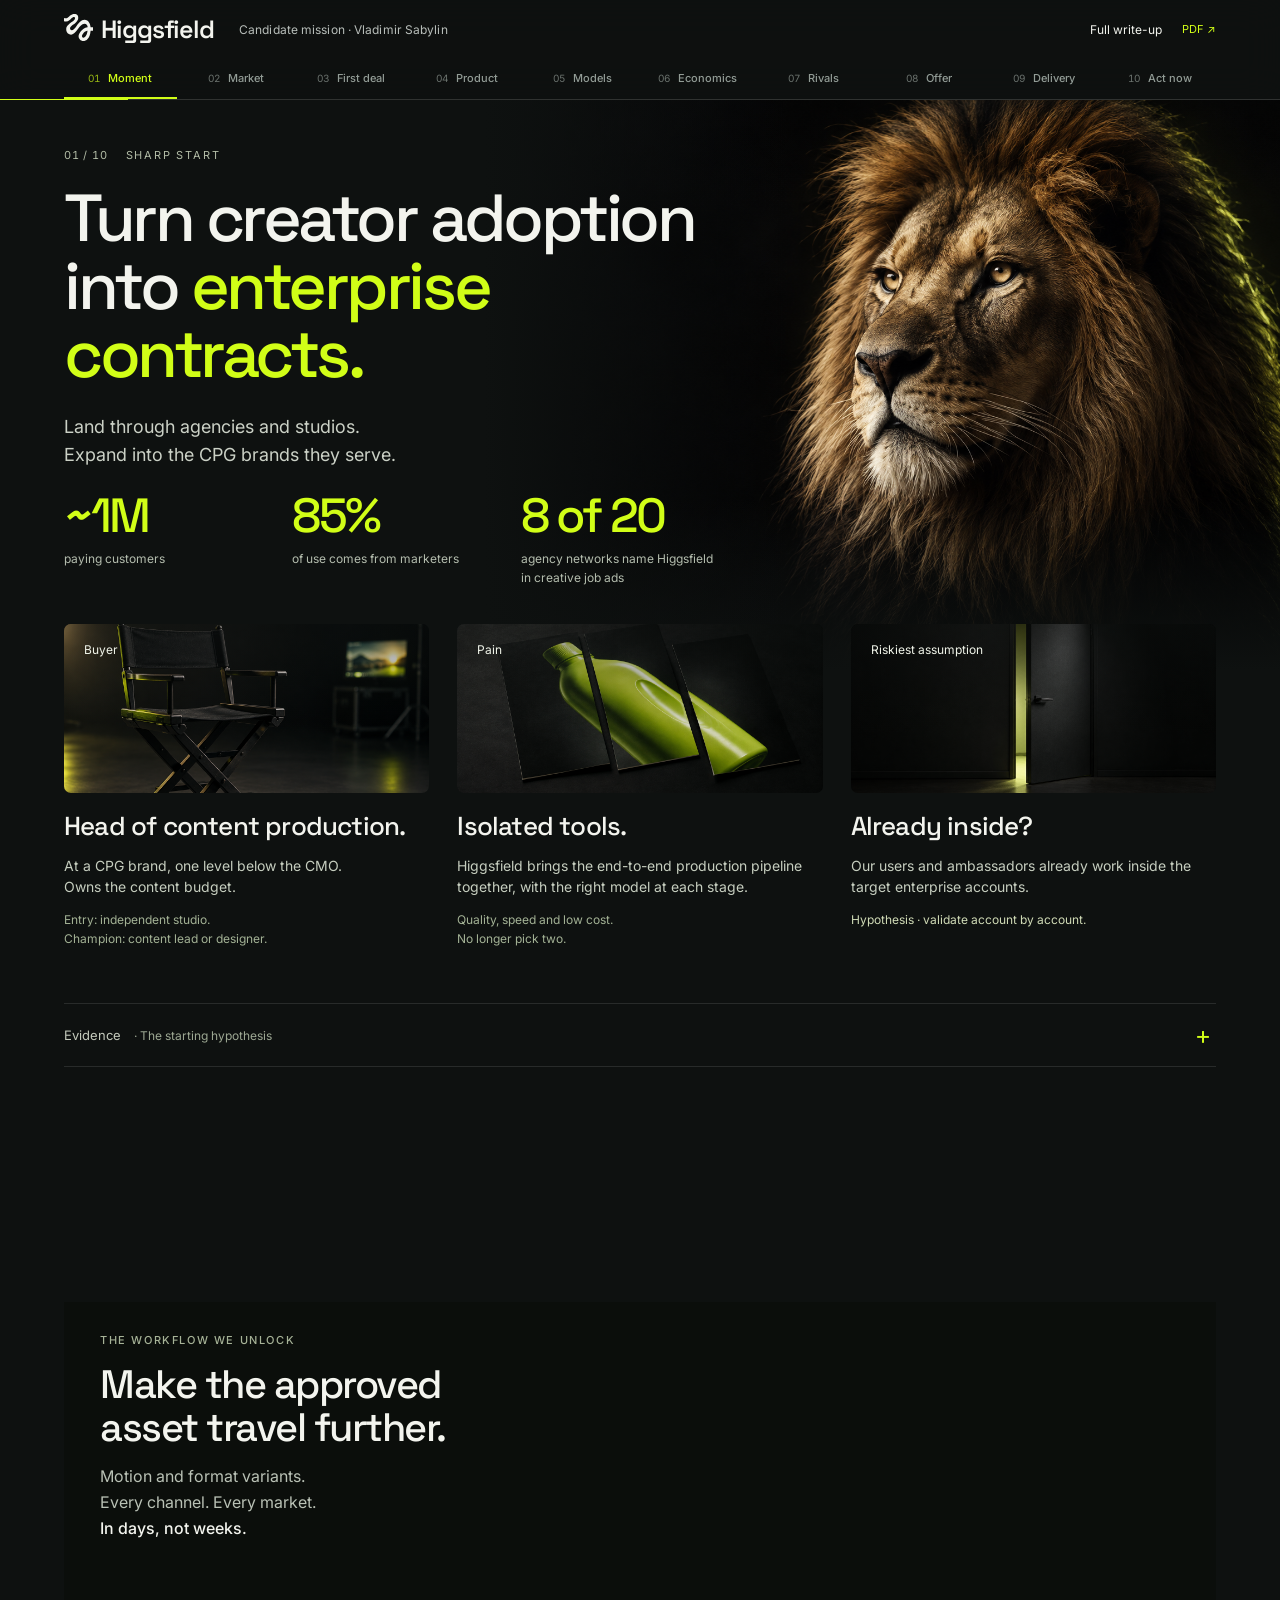
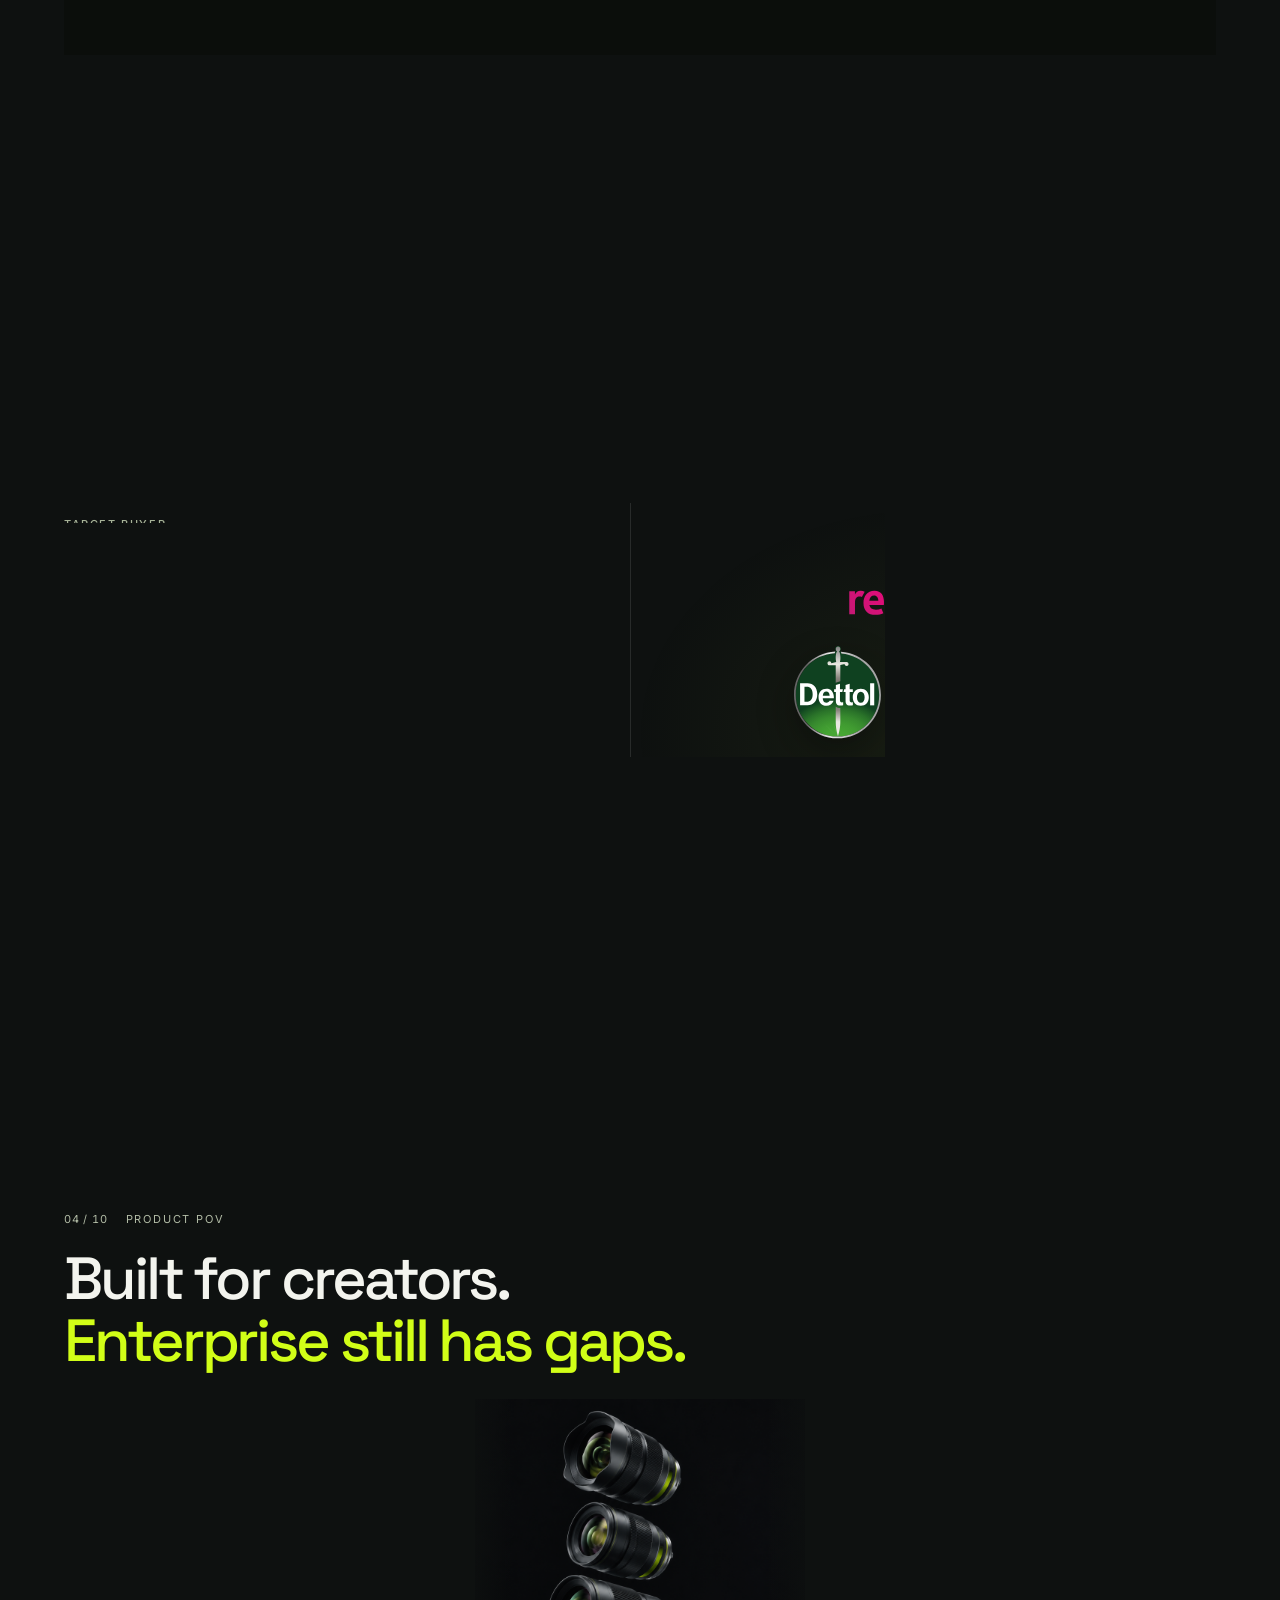
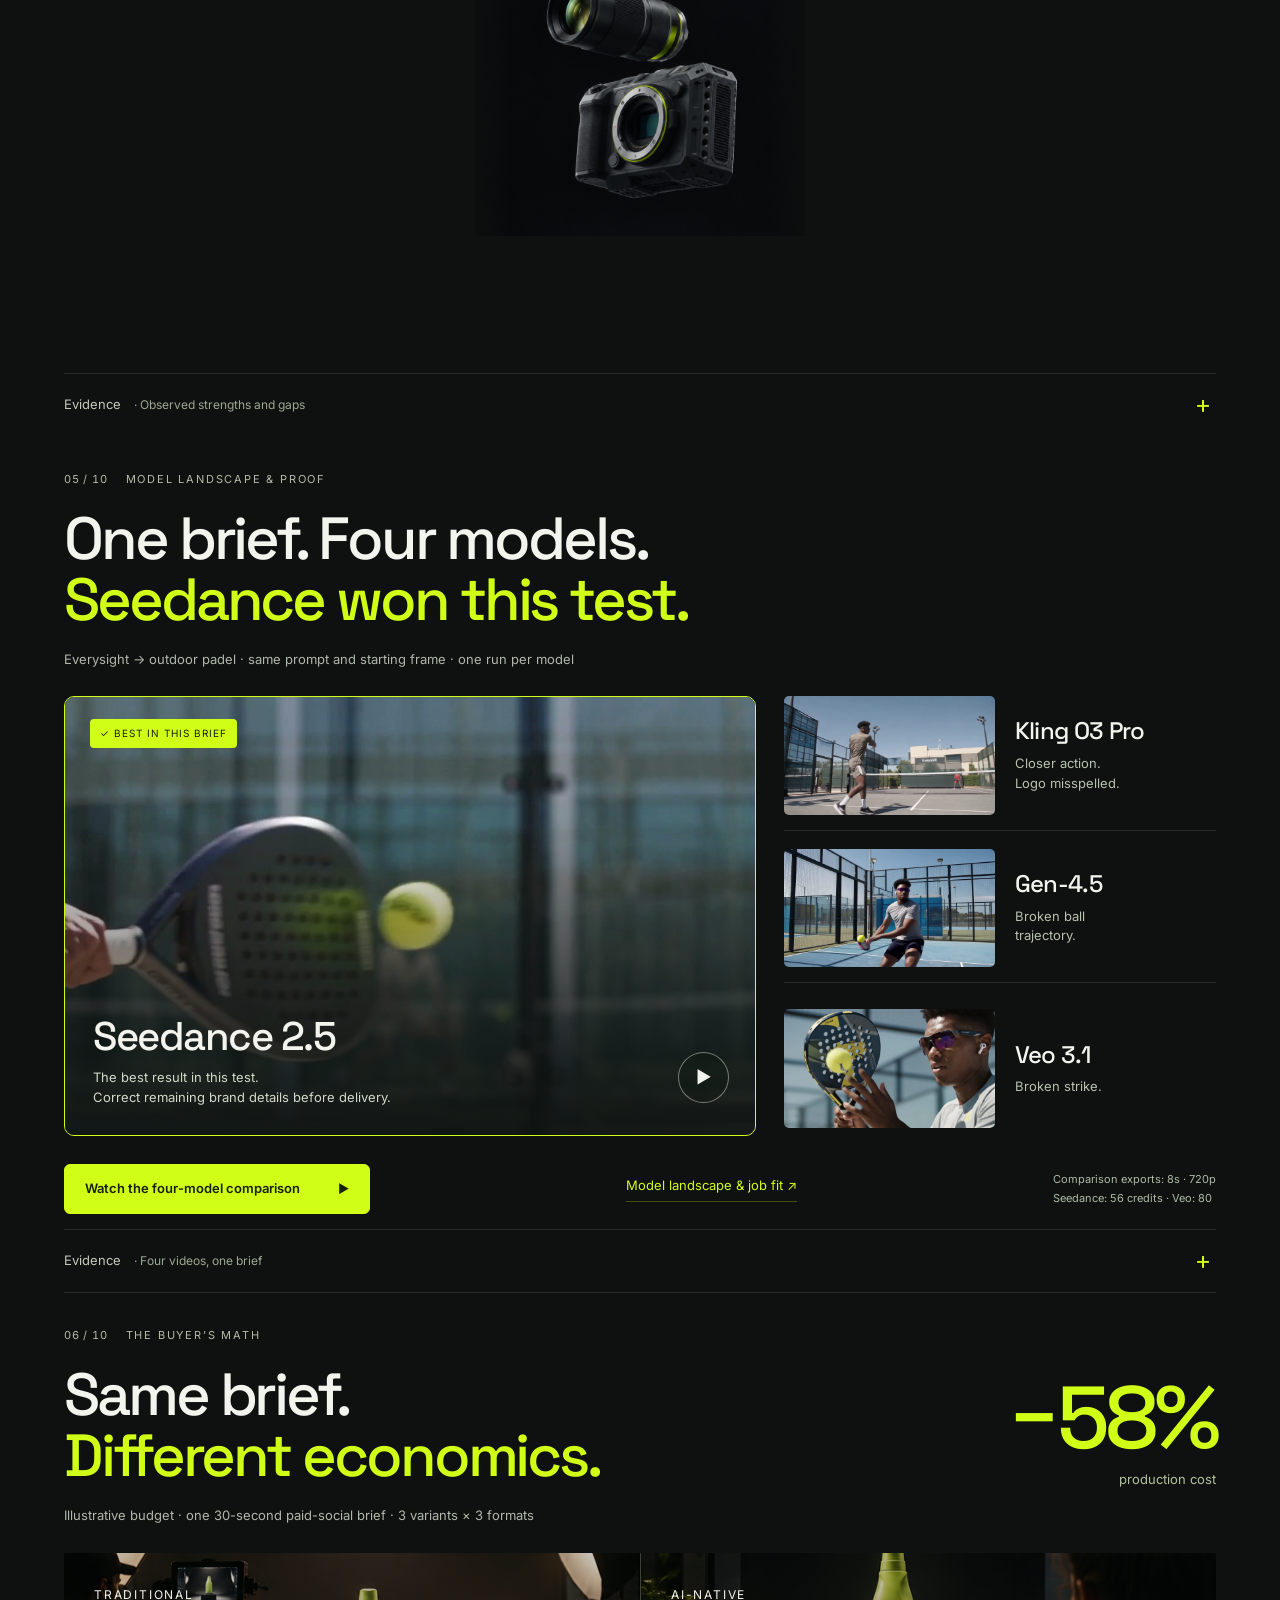
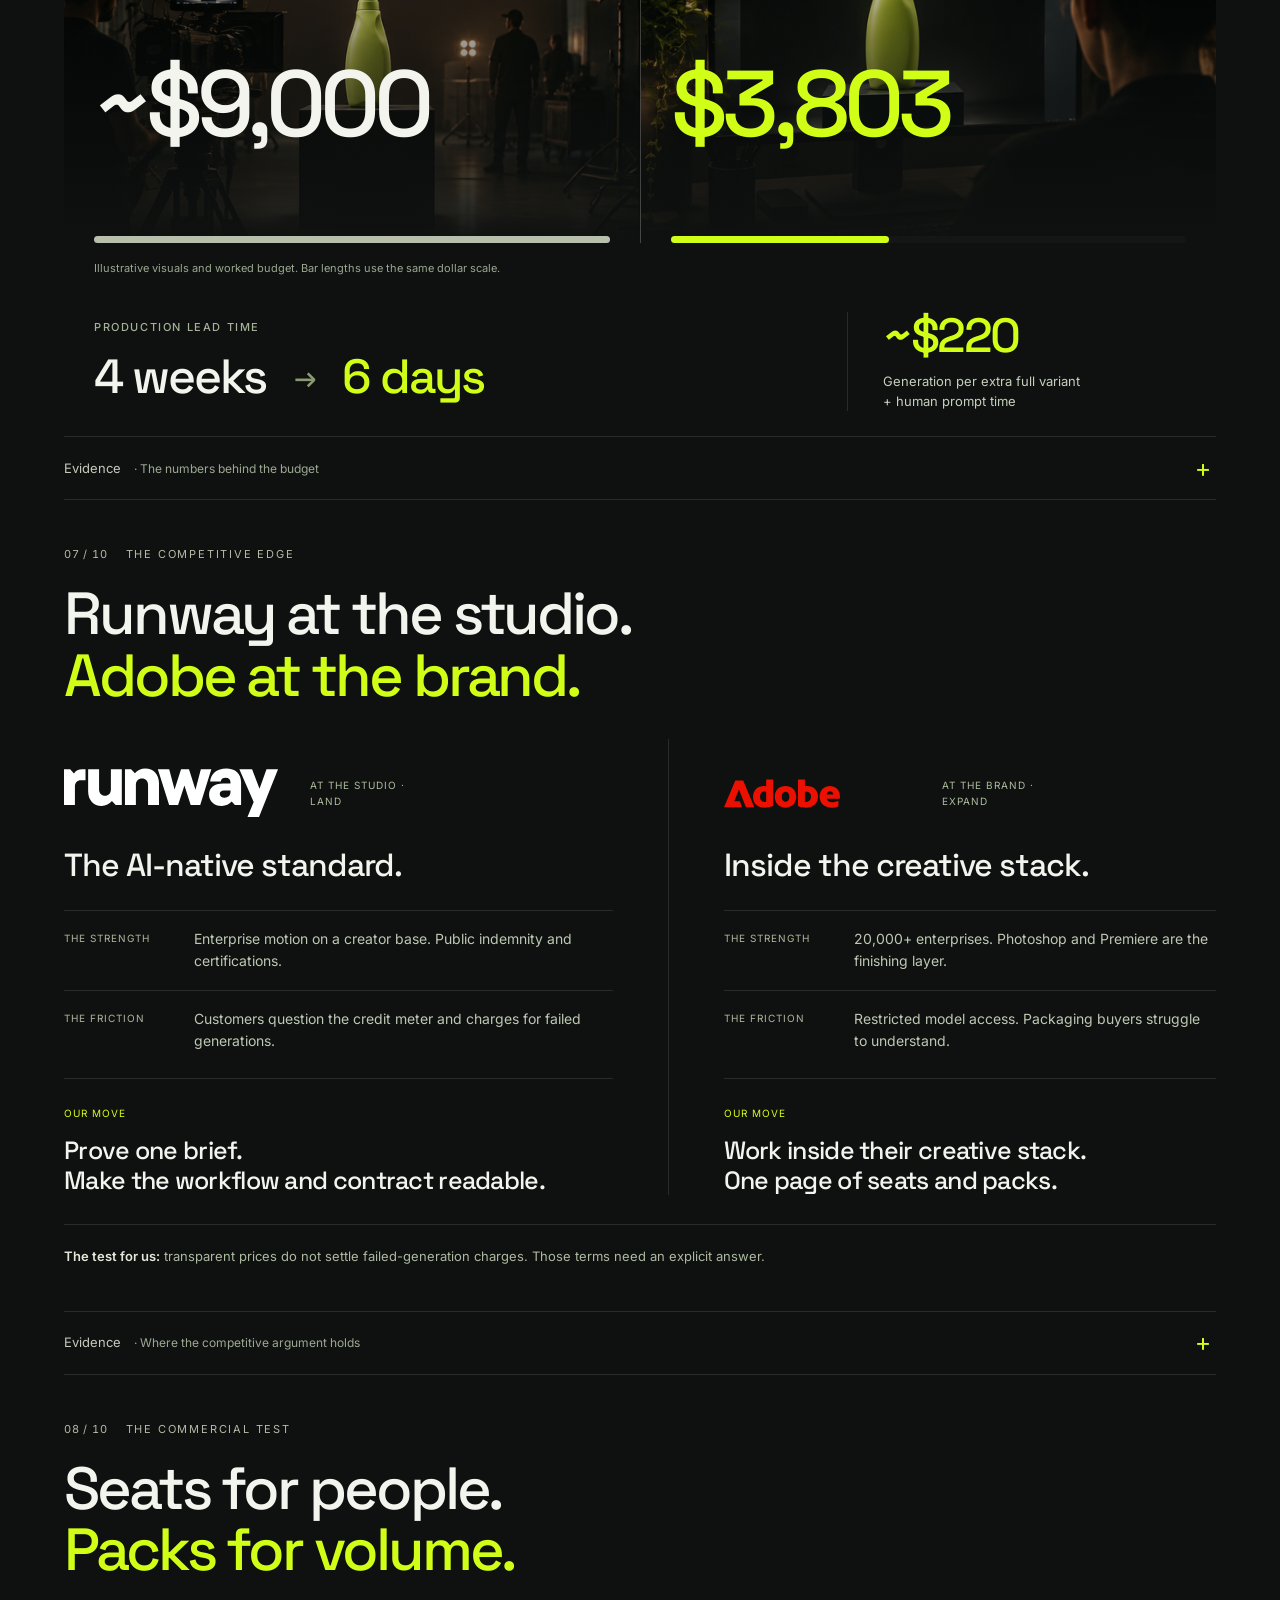
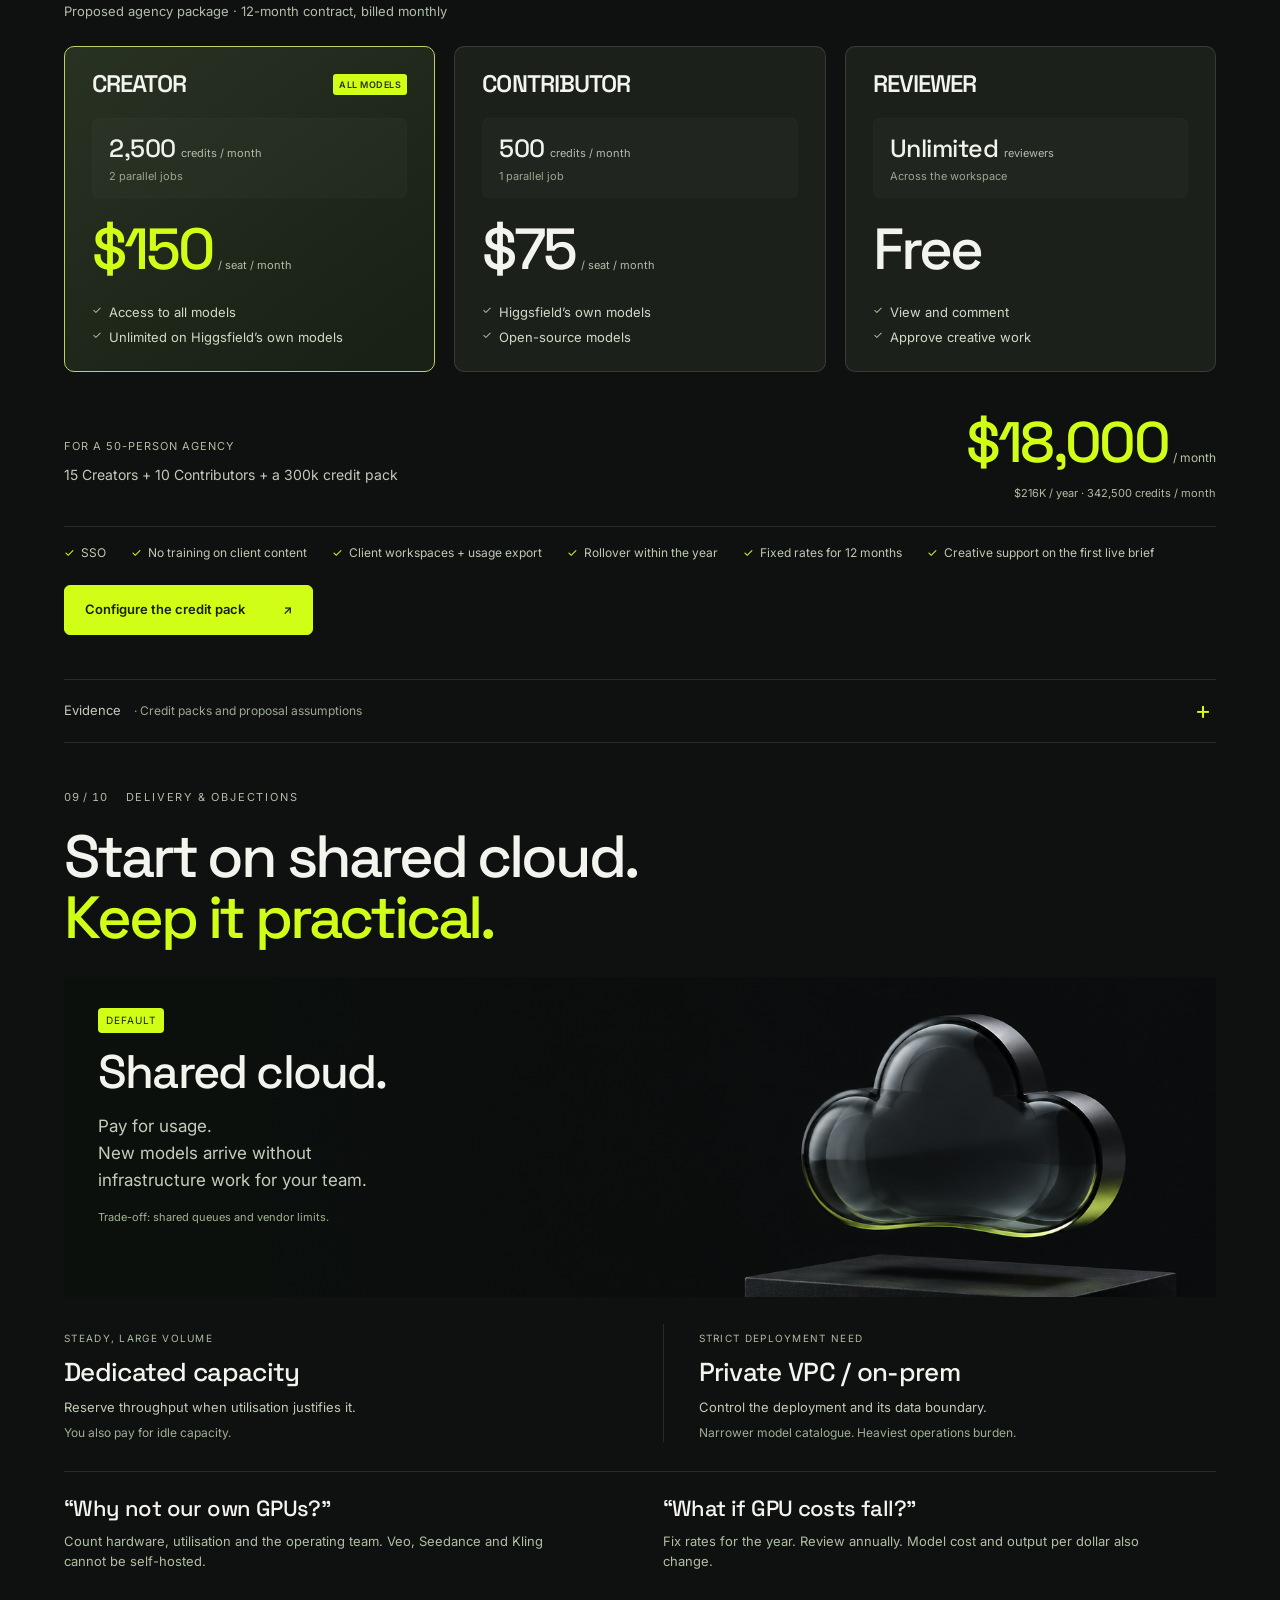
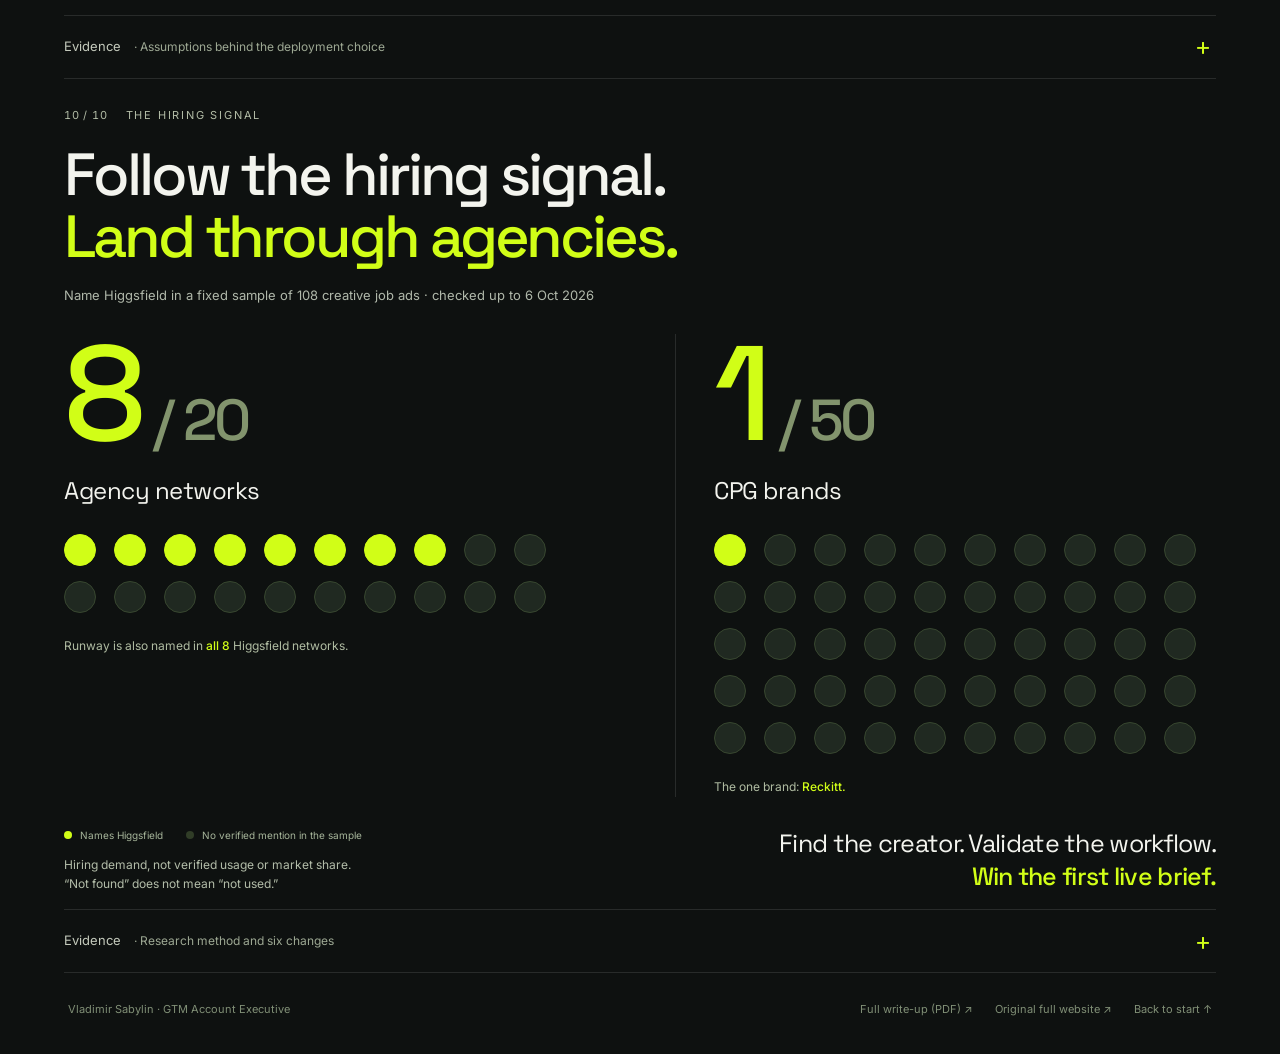
==== commit 1f66337e: "Version visual assets by content to refresh cached presentation styles" ====
--- a/index.html
+++ b/index.html
@@ -1,6 +1,6 @@
 <!DOCTYPE html>
 
-<html lang="en"><head><meta charset="utf-8"/><meta name="viewport" content="width=device-width,initial-scale=1"/><meta name="description" content="Vladimir Sabylin’s Higgsfield enterprise mission: a ten-slide case for turning creator adoption into agency and CPG contracts."/><title>Higgsfield Enterprise · Vladimir Sabylin · 10-slide mission</title><link rel="preconnect" href="https://fonts.googleapis.com"/><link rel="preconnect" href="https://fonts.gstatic.com" crossorigin=""/><link href="https://fonts.googleapis.com/css2?family=Inter:wght@400;500;600;700&family=Space+Grotesk:wght@400;500;600;700&display=swap" rel="stylesheet"/><link rel="stylesheet" href="motion.css?v=visual-3"/><link rel="stylesheet" href="commercial.css?v=visual-3"/><link rel="stylesheet" href="deck.css?v=visual-3"/><link rel="stylesheet" href="visual.css?v=visual-3"/></head><body class="v2"><a class="skip-link" href="#slides">Skip to presentation</a><header class="deck-header"><div class="deck-header-top"><a aria-label="Higgsfield candidate mission" class="brand" href="#slide-1"><span class="logo"><svg aria-hidden="true" fill="none" viewBox="0 0 20 20"><path d="M18.3498 9.83713L18.3339 9.65759C18.1831 7.93447 17.0963 4.69261 14.0816 4.69261C11.8445 4.69261 10.1545 6.97097 8.66311 8.97967C7.47302 10.5883 6.4419 11.9683 5.3073 11.9683C5.00574 11.9357 4.61708 11.7805 4.3792 11.4294C4.16497 11.1108 4.10948 10.7026 4.22046 10.2126C4.39489 9.43684 5.39463 8.7182 6.44963 7.95063C7.02864 7.54238 7.6238 7.10955 8.03634 6.69311C9.22643 5.5091 9.82932 4.65164 9.82932 3.2717C9.82932 1.89176 9.09157 1.20565 8.47276 0.911636C7.23514 0.323844 5.41851 0.666781 4.26026 1.69583C4.08583 1.85922 3.91117 2.01418 3.75243 2.16119C2.58622 3.23097 1.80094 3.95781 0 3.40232V5.63972C2.38791 6.72588 4.39512 4.65164 5.15675 3.69633C5.74372 3.06758 6.36253 2.70006 6.82283 2.70006H6.84671C7.05298 2.70825 7.22741 2.78995 7.35454 2.93696C7.56081 3.18204 7.64018 3.46786 7.60038 3.78622C7.51305 4.45594 6.83875 5.23967 5.60113 6.09713C4.14928 7.10159 1.7218 8.78374 1.53122 10.8987C1.3884 12.4177 2.15003 13.9365 3.34012 14.5243C6.11669 15.8798 7.80665 13.5444 9.5994 11.0783C10.9719 9.1756 12.273 7.37103 14.0818 7.37103C15.7081 7.37103 16.311 8.75916 16.311 9.63301V9.80459L16.1523 9.83713C12.2095 10.5558 10.0595 14.3611 10.0595 16.1167C10.0595 17.8724 11.5034 19.375 13.2804 19.375C15.359 19.375 17.9293 17.5458 18.3419 12.4013L18.3578 12.2136H20V9.83737H18.3498V9.83713ZM16.1998 12.4746C15.8826 15.5531 14.3513 16.9904 13.4232 16.9904C13.0027 16.9904 12.4158 16.631 12.4158 15.9615C12.4158 15.2104 13.5026 12.932 15.946 12.2543L16.2316 12.1808L16.1998 12.4748V12.4746Z" fill="currentColor"></path></svg></span><span class="wordmark">Higgsfield</span></a><span class="candidate-identity">Candidate mission · Vladimir Sabylin</span><a class="pdf-link" href="docs/Higgsfield_Enterprise_Mission_Vladimir_Sabylin.pdf" target="_blank" rel="noopener">Full write-up <span>PDF ↗</span></a></div><nav class="slide-nav" aria-label="Ten slides"><a href="#slide-1" data-nav-slide="1" aria-label="Slide 1: Moment"><span>01</span><b>Moment</b></a><a href="#slide-2" data-nav-slide="2" aria-label="Slide 2: Market"><span>02</span><b>Market</b></a><a href="#slide-3" data-nav-slide="3" aria-label="Slide 3: First deal"><span>03</span><b>First deal</b></a><a href="#slide-4" data-nav-slide="4" aria-label="Slide 4: Product"><span>04</span><b>Product</b></a><a href="#slide-5" data-nav-slide="5" aria-label="Slide 5: Models"><span>05</span><b>Models</b></a><a href="#slide-6" data-nav-slide="6" aria-label="Slide 6: Economics"><span>06</span><b>Economics</b></a><a href="#slide-7" data-nav-slide="7" aria-label="Slide 7: Rivals"><span>07</span><b>Rivals</b></a><a href="#slide-8" data-nav-slide="8" aria-label="Slide 8: Offer"><span>08</span><b>Offer</b></a><a href="#slide-9" data-nav-slide="9" aria-label="Slide 9: Delivery"><span>09</span><b>Delivery</b></a><a href="#slide-10" data-nav-slide="10" aria-label="Slide 10: Act now"><span>10</span><b>Act now</b></a></nav><div class="reading-progress" aria-hidden="true"><i></i></div></header><main id="slides"><section class="slide hero-slide visual-slide" id="slide-1" data-slide="1" data-key="moment" aria-labelledby="slide-1-title"><div class="slide-main"><header class="slide-heading" data-reveal=""><p class="slide-label"><span>01 / 10</span>Sharp Start</p><h2 id="slide-1-title">Turn creator adoption<br/> into <em>enterprise<br class="hero-break"/>  contracts.</em></h2></header><div class="hero-visual sharp-start-scene"><div class="hero-image"><img alt="Lion portrait for Sharp Start" fetchpriority="high" src="assets/sharp-start-lion.png"/><video aria-hidden="true" class="ambient-video" data-src="assets/sharp-start-lion-higgsfield.mp4" id="sharp-start-motion" loop="" muted="" playsinline="" poster="assets/sharp-start-lion.png" preload="none"></video></div><div class="ambient-caption"><button aria-controls="sharp-start-motion" aria-pressed="false" class="ambient-toggle" hidden="" type="button">Play motion</button></div></div>
+<html lang="en"><head><meta charset="utf-8"/><meta name="viewport" content="width=device-width,initial-scale=1"/><meta name="description" content="Vladimir Sabylin’s Higgsfield enterprise mission: a ten-slide case for turning creator adoption into agency and CPG contracts."/><title>Higgsfield Enterprise · Vladimir Sabylin · 10-slide mission</title><link rel="preconnect" href="https://fonts.googleapis.com"/><link rel="preconnect" href="https://fonts.gstatic.com" crossorigin=""/><link href="https://fonts.googleapis.com/css2?family=Inter:wght@400;500;600;700&family=Space+Grotesk:wght@400;500;600;700&display=swap" rel="stylesheet"/><link rel="stylesheet" href="motion.css?v=visual-3"/><link rel="stylesheet" href="commercial.css?v=visual-3"/><link rel="stylesheet" href="deck.css?v=visual-3"/><link rel="stylesheet" href="visual.css?v=c40a94040692"/></head><body class="v2"><a class="skip-link" href="#slides">Skip to presentation</a><header class="deck-header"><div class="deck-header-top"><a aria-label="Higgsfield candidate mission" class="brand" href="#slide-1"><span class="logo"><svg aria-hidden="true" fill="none" viewBox="0 0 20 20"><path d="M18.3498 9.83713L18.3339 9.65759C18.1831 7.93447 17.0963 4.69261 14.0816 4.69261C11.8445 4.69261 10.1545 6.97097 8.66311 8.97967C7.47302 10.5883 6.4419 11.9683 5.3073 11.9683C5.00574 11.9357 4.61708 11.7805 4.3792 11.4294C4.16497 11.1108 4.10948 10.7026 4.22046 10.2126C4.39489 9.43684 5.39463 8.7182 6.44963 7.95063C7.02864 7.54238 7.6238 7.10955 8.03634 6.69311C9.22643 5.5091 9.82932 4.65164 9.82932 3.2717C9.82932 1.89176 9.09157 1.20565 8.47276 0.911636C7.23514 0.323844 5.41851 0.666781 4.26026 1.69583C4.08583 1.85922 3.91117 2.01418 3.75243 2.16119C2.58622 3.23097 1.80094 3.95781 0 3.40232V5.63972C2.38791 6.72588 4.39512 4.65164 5.15675 3.69633C5.74372 3.06758 6.36253 2.70006 6.82283 2.70006H6.84671C7.05298 2.70825 7.22741 2.78995 7.35454 2.93696C7.56081 3.18204 7.64018 3.46786 7.60038 3.78622C7.51305 4.45594 6.83875 5.23967 5.60113 6.09713C4.14928 7.10159 1.7218 8.78374 1.53122 10.8987C1.3884 12.4177 2.15003 13.9365 3.34012 14.5243C6.11669 15.8798 7.80665 13.5444 9.5994 11.0783C10.9719 9.1756 12.273 7.37103 14.0818 7.37103C15.7081 7.37103 16.311 8.75916 16.311 9.63301V9.80459L16.1523 9.83713C12.2095 10.5558 10.0595 14.3611 10.0595 16.1167C10.0595 17.8724 11.5034 19.375 13.2804 19.375C15.359 19.375 17.9293 17.5458 18.3419 12.4013L18.3578 12.2136H20V9.83737H18.3498V9.83713ZM16.1998 12.4746C15.8826 15.5531 14.3513 16.9904 13.4232 16.9904C13.0027 16.9904 12.4158 16.631 12.4158 15.9615C12.4158 15.2104 13.5026 12.932 15.946 12.2543L16.2316 12.1808L16.1998 12.4748V12.4746Z" fill="currentColor"></path></svg></span><span class="wordmark">Higgsfield</span></a><span class="candidate-identity">Candidate mission · Vladimir Sabylin</span><a class="pdf-link" href="docs/Higgsfield_Enterprise_Mission_Vladimir_Sabylin.pdf" target="_blank" rel="noopener">Full write-up <span>PDF ↗</span></a></div><nav class="slide-nav" aria-label="Ten slides"><a href="#slide-1" data-nav-slide="1" aria-label="Slide 1: Moment"><span>01</span><b>Moment</b></a><a href="#slide-2" data-nav-slide="2" aria-label="Slide 2: Market"><span>02</span><b>Market</b></a><a href="#slide-3" data-nav-slide="3" aria-label="Slide 3: First deal"><span>03</span><b>First deal</b></a><a href="#slide-4" data-nav-slide="4" aria-label="Slide 4: Product"><span>04</span><b>Product</b></a><a href="#slide-5" data-nav-slide="5" aria-label="Slide 5: Models"><span>05</span><b>Models</b></a><a href="#slide-6" data-nav-slide="6" aria-label="Slide 6: Economics"><span>06</span><b>Economics</b></a><a href="#slide-7" data-nav-slide="7" aria-label="Slide 7: Rivals"><span>07</span><b>Rivals</b></a><a href="#slide-8" data-nav-slide="8" aria-label="Slide 8: Offer"><span>08</span><b>Offer</b></a><a href="#slide-9" data-nav-slide="9" aria-label="Slide 9: Delivery"><span>09</span><b>Delivery</b></a><a href="#slide-10" data-nav-slide="10" aria-label="Slide 10: Act now"><span>10</span><b>Act now</b></a></nav><div class="reading-progress" aria-hidden="true"><i></i></div></header><main id="slides"><section class="slide hero-slide visual-slide" id="slide-1" data-slide="1" data-key="moment" aria-labelledby="slide-1-title"><div class="slide-main"><header class="slide-heading" data-reveal=""><p class="slide-label"><span>01 / 10</span>Sharp Start</p><h2 id="slide-1-title">Turn creator adoption<br/> into <em>enterprise<br class="hero-break"/>  contracts.</em></h2></header><div class="hero-visual sharp-start-scene"><div class="hero-image"><img alt="Lion portrait for Sharp Start" fetchpriority="high" src="assets/sharp-start-lion.png"/><video aria-hidden="true" class="ambient-video" data-src="assets/sharp-start-lion-higgsfield.mp4" id="sharp-start-motion" loop="" muted="" playsinline="" poster="assets/sharp-start-lion.png" preload="none"></video></div><div class="ambient-caption"><button aria-controls="sharp-start-motion" aria-pressed="false" class="ambient-toggle" hidden="" type="button">Play motion</button></div></div>
 <p class="hero-thesis">Land through agencies and studios.<br/> Expand into the CPG brands they serve.</p><div class="hero-stats"><div><strong>~1M</strong><span>paying customers</span></div><div><strong>85%</strong><span>of use comes from marketers</span></div><div><strong>8 of 20</strong><span>agency networks name Higgsfield in creative job ads</span></div></div>
 <div class="opening-premises">
 <article><figure data-reveal=""><img src="assets/buyer-chair.png" alt="Illustration: a director’s chair" loading="lazy"/><figcaption>Buyer</figcaption></figure><h3>Head of content production.</h3><p>At a CPG brand, one level below the CMO.<br/> Owns the content budget.</p><small>Entry: independent studio.<br/> Champion: content lead or designer.</small></article>
@@ -203,4 +203,4 @@
 <td style="--share:80%">16 (80%)</td>
 <td style="--share:40%"><strong>8 (40%)</strong></td>
 </tr>
-</tbody></table></div><div class="action-cards"><article class="reason-card"><h3>Make it a standard.</h3><p><span class="signal-chip">8 / 20 agency networks</span><q>Your job ads ask for Higgsfield. Let’s make it a standard, not a personal card.</q></p></article><article class="reason-card"><h3>Come in through Adobe.</h3><p><span class="signal-chip">Firefly at 14 / 50 brands</span><q>Your team lives in Premiere.</q><span class="action-explain">Show the expanded model workflow inside their existing tools.</span></p></article><article class="reason-card"><h3>One brief. Both tools.</h3><p><span class="signal-chip">Runway in all 8 Higgsfield networks</span><q>Your job ads name both tools.</q><span class="action-explain">One live brief. The same reviewers. Cost per approved asset.</span></p></article></div></div><div class="source-chips"><a class="source-chip" href="https://www.monks.com/careers/6180154004/job?gh_jid=6180154004" target="_blank" rel="noopener">Monks ↗</a><a class="source-chip" href="https://lb.linkedin.com/jobs/view/digital-art-director-motion%2Bai-at-fp7-mccann-4384477004" target="_blank" rel="noopener">LinkedIn ↗</a><a class="source-chip" href="docs/Higgsfield_Enterprise_Mission_Vladimir_Sabylin.pdf#page=17" target="_blank" rel="noopener">PDF · pp. 17–18 ↗</a></div><button class="close-evidence" type="button" data-close-evidence="evidence-10">Close evidence ↑</button></div></details></section></main><footer class="deck-footer"><span>Vladimir Sabylin · GTM Account Executive</span><div><a href="docs/Higgsfield_Enterprise_Mission_Vladimir_Sabylin.pdf" target="_blank" rel="noopener">Full write-up (PDF) ↗</a><a href="/full/">Original full website ↗</a><a href="#slide-1">Back to start ↑</a></div></footer><script defer="" src="deck.js?v=visual-3"></script><script defer="" src="motion.js?v=visual-3"></script><script defer="" src="ambient-motion.js?v=visual-3"></script><script type="module" src="commercial-pricing.mjs?v=visual-3"></script><script defer="" src="visual-motion.js?v=visual-3"></script></body></html>+</tbody></table></div><div class="action-cards"><article class="reason-card"><h3>Make it a standard.</h3><p><span class="signal-chip">8 / 20 agency networks</span><q>Your job ads ask for Higgsfield. Let’s make it a standard, not a personal card.</q></p></article><article class="reason-card"><h3>Come in through Adobe.</h3><p><span class="signal-chip">Firefly at 14 / 50 brands</span><q>Your team lives in Premiere.</q><span class="action-explain">Show the expanded model workflow inside their existing tools.</span></p></article><article class="reason-card"><h3>One brief. Both tools.</h3><p><span class="signal-chip">Runway in all 8 Higgsfield networks</span><q>Your job ads name both tools.</q><span class="action-explain">One live brief. The same reviewers. Cost per approved asset.</span></p></article></div></div><div class="source-chips"><a class="source-chip" href="https://www.monks.com/careers/6180154004/job?gh_jid=6180154004" target="_blank" rel="noopener">Monks ↗</a><a class="source-chip" href="https://lb.linkedin.com/jobs/view/digital-art-director-motion%2Bai-at-fp7-mccann-4384477004" target="_blank" rel="noopener">LinkedIn ↗</a><a class="source-chip" href="docs/Higgsfield_Enterprise_Mission_Vladimir_Sabylin.pdf#page=17" target="_blank" rel="noopener">PDF · pp. 17–18 ↗</a></div><button class="close-evidence" type="button" data-close-evidence="evidence-10">Close evidence ↑</button></div></details></section></main><footer class="deck-footer"><span>Vladimir Sabylin · GTM Account Executive</span><div><a href="docs/Higgsfield_Enterprise_Mission_Vladimir_Sabylin.pdf" target="_blank" rel="noopener">Full write-up (PDF) ↗</a><a href="/full/">Original full website ↗</a><a href="#slide-1">Back to start ↑</a></div></footer><script defer="" src="deck.js?v=visual-3"></script><script defer="" src="motion.js?v=visual-3"></script><script defer="" src="ambient-motion.js?v=visual-3"></script><script type="module" src="commercial-pricing.mjs?v=visual-3"></script><script defer="" src="visual-motion.js?v=62e03bcc94d6"></script></body></html>
--- a/visual.css
+++ b/visual.css
@@ -545,3 +545,5 @@
 
 @media(min-width:621px) and (max-width:900px){.v2 .signal-dots{--dot:clamp(14px,calc((100vw - 190px)/20 - 9px),21px);grid-template-columns:repeat(10,var(--dot));gap:10px}.v2 .signal-dots i{width:var(--dot);height:var(--dot)}}
 @media(max-width:620px){.v2 .signal-dots{--dot:clamp(18px,calc((100vw - 126px)/10),24px);grid-template-columns:repeat(10,var(--dot));gap:10px}.v2 .signal-dots i{width:var(--dot);height:var(--dot)}}
+
+@media(min-width:621px){.v2 .hero-visual .ambient-caption{bottom:70px}}
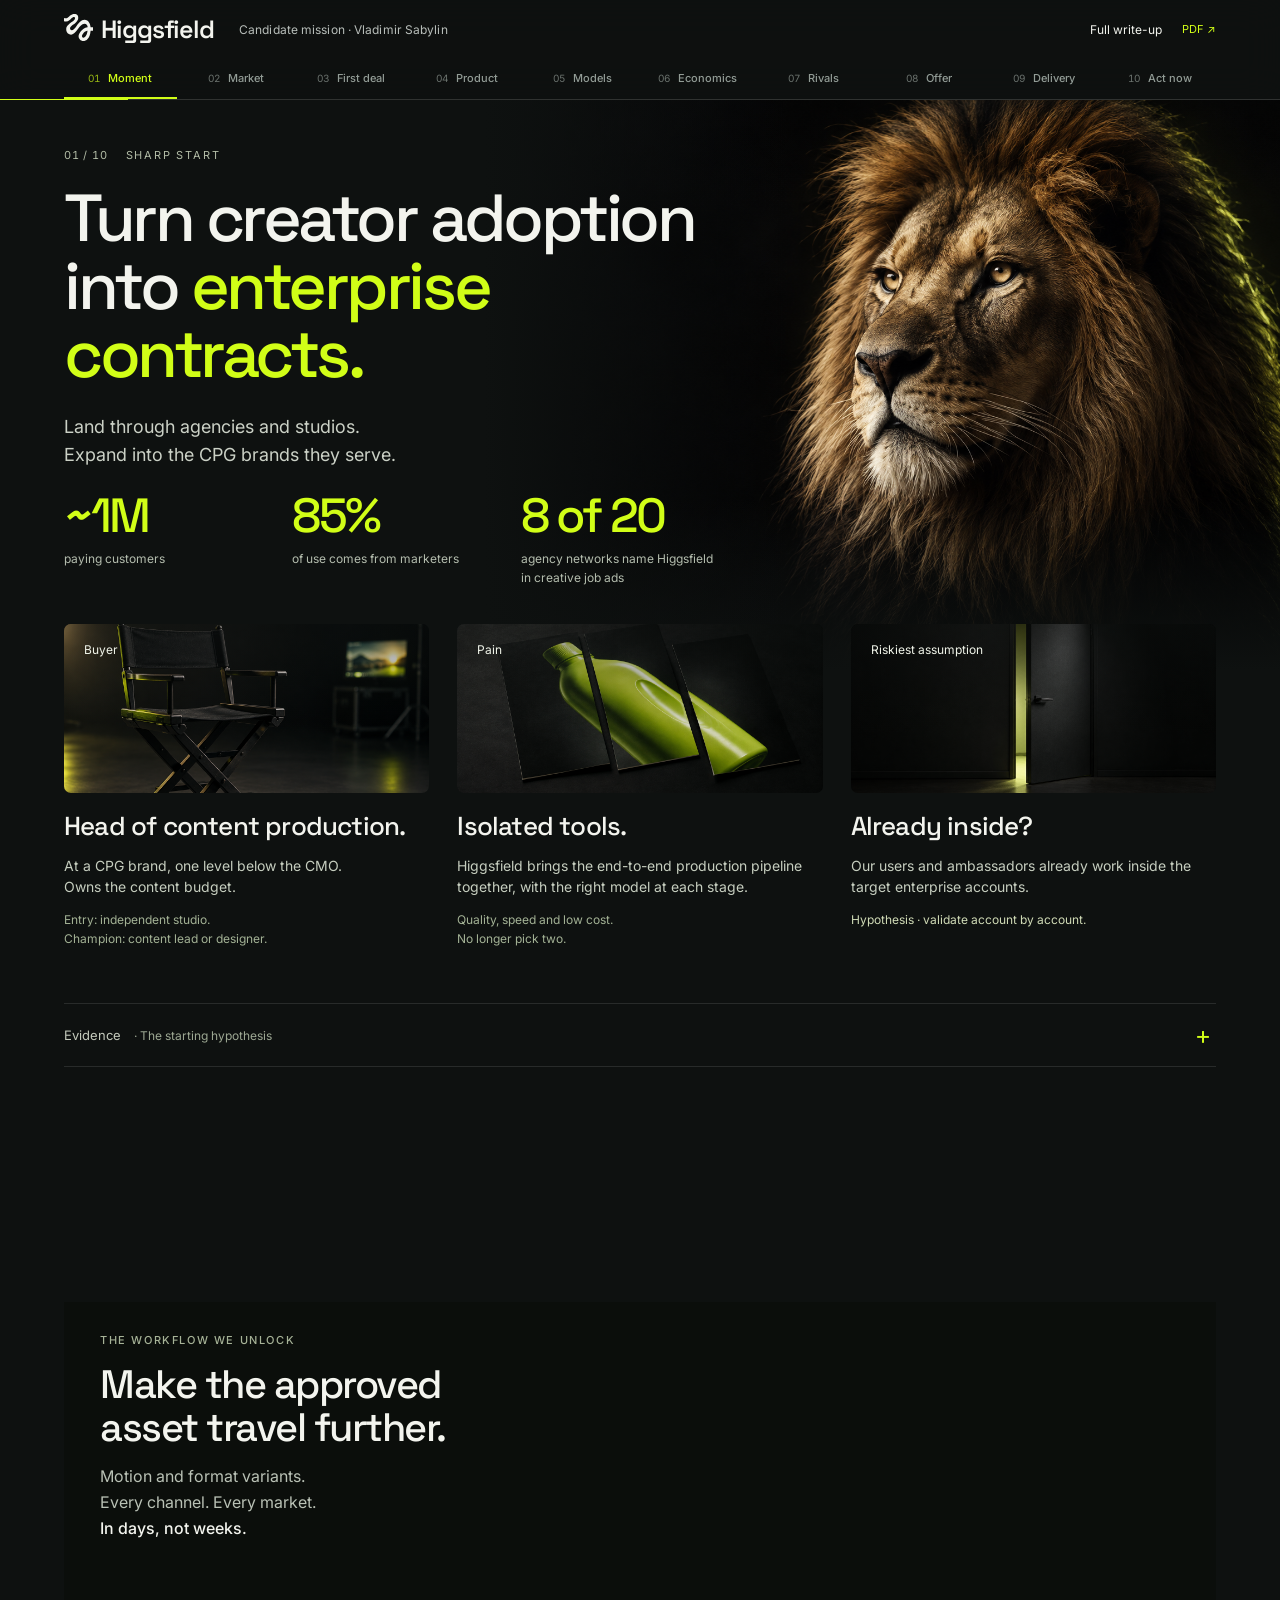
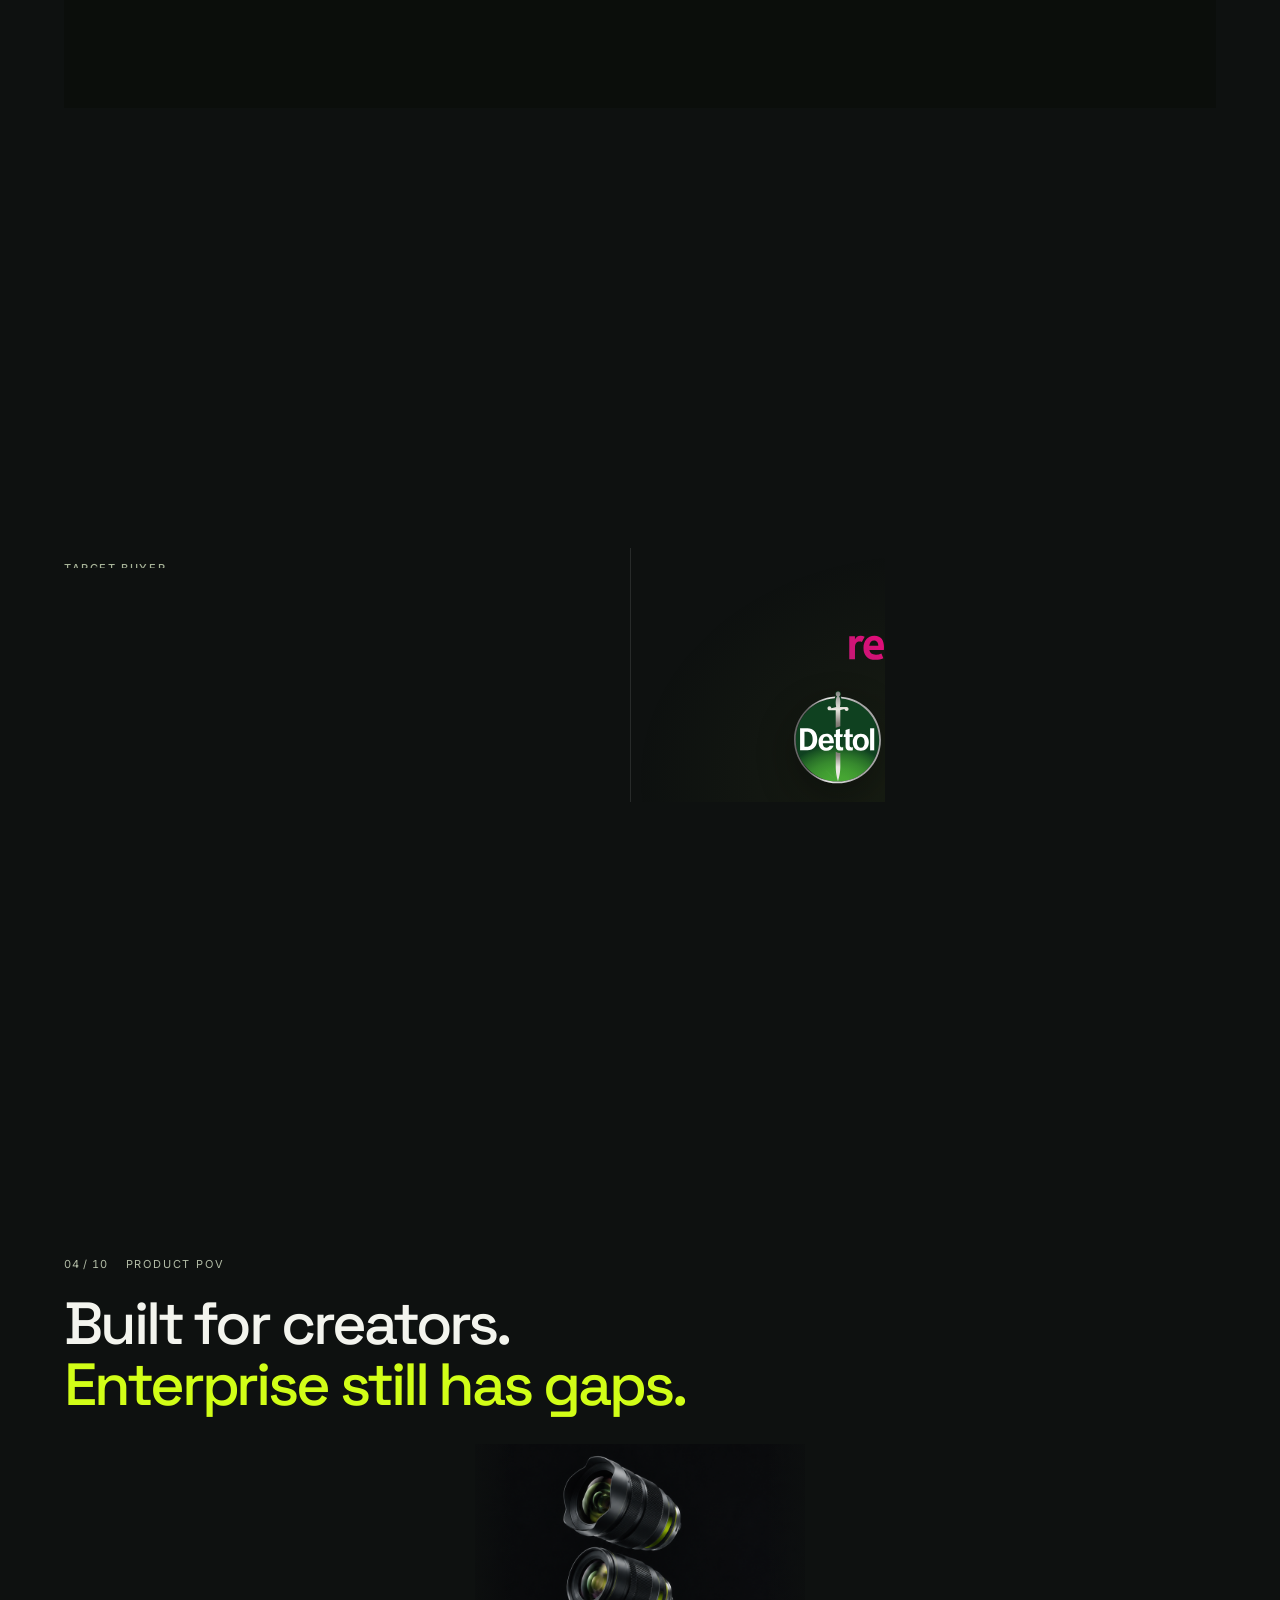
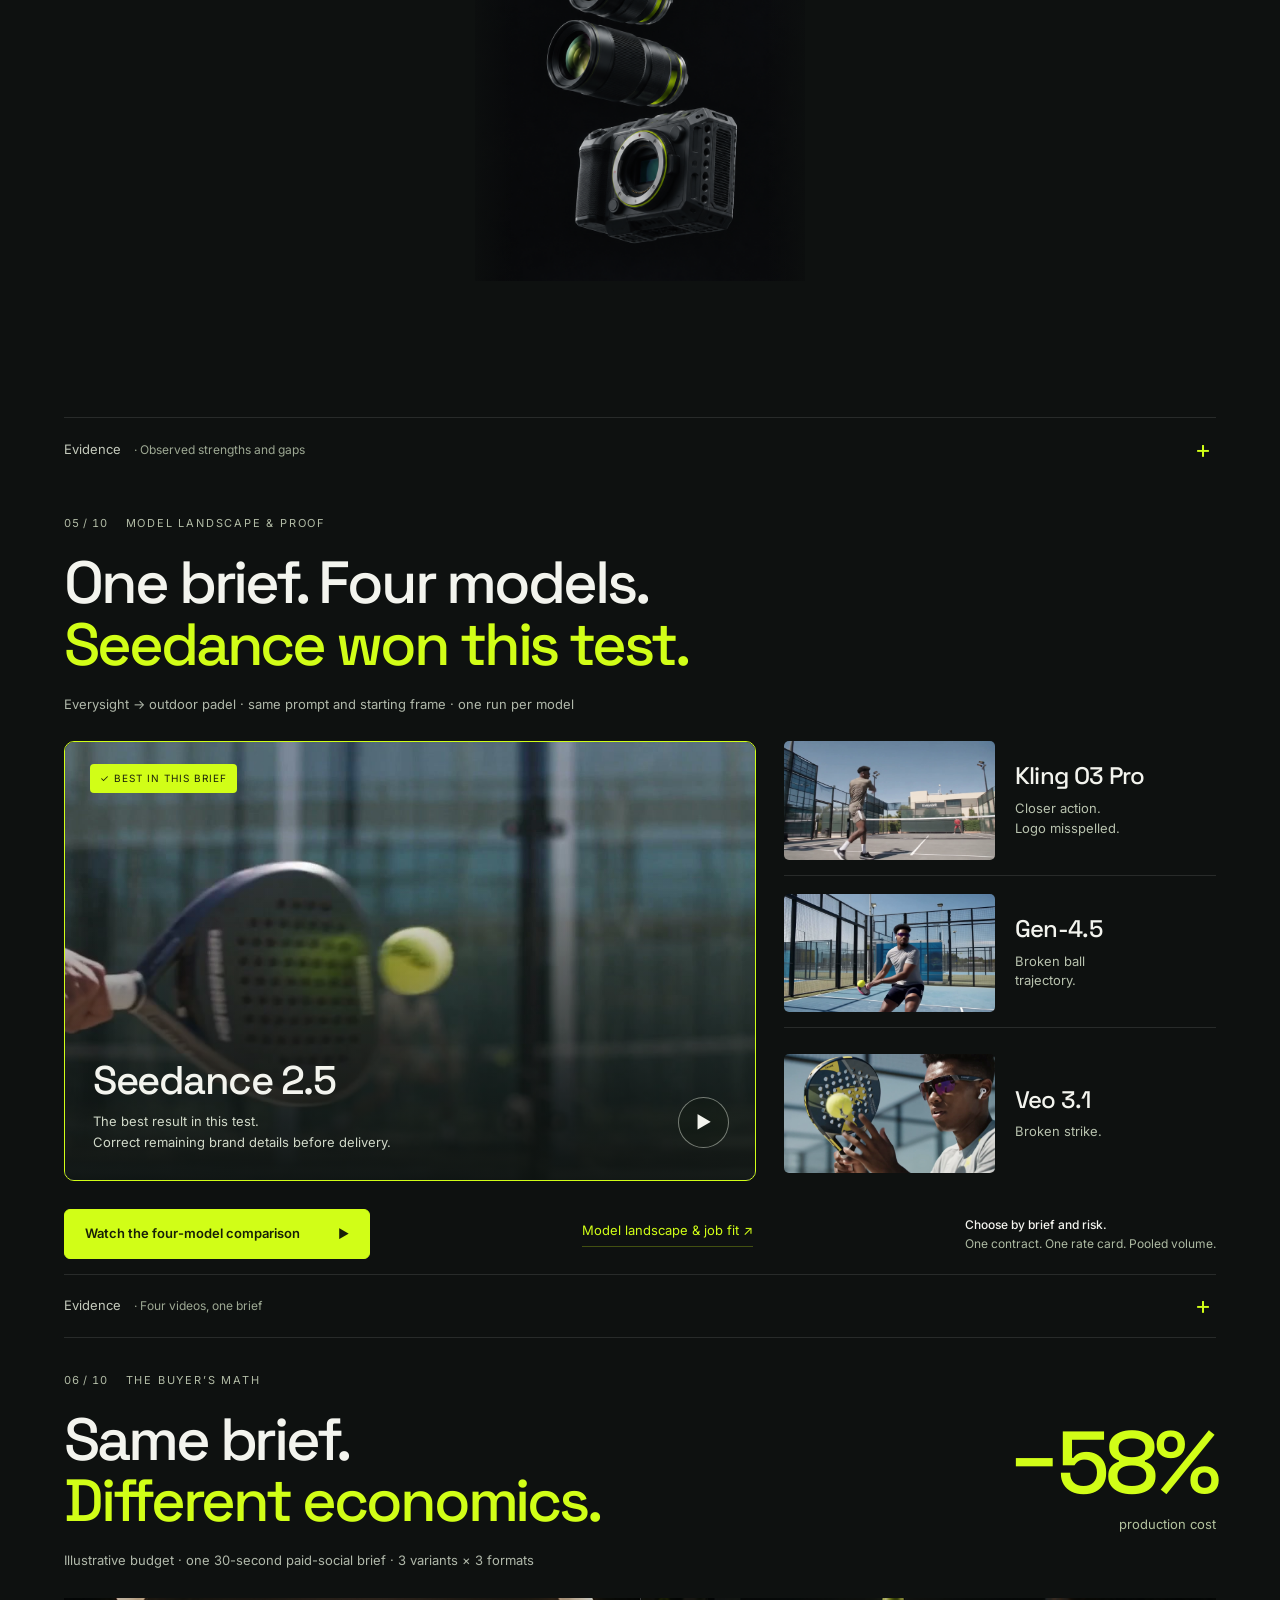
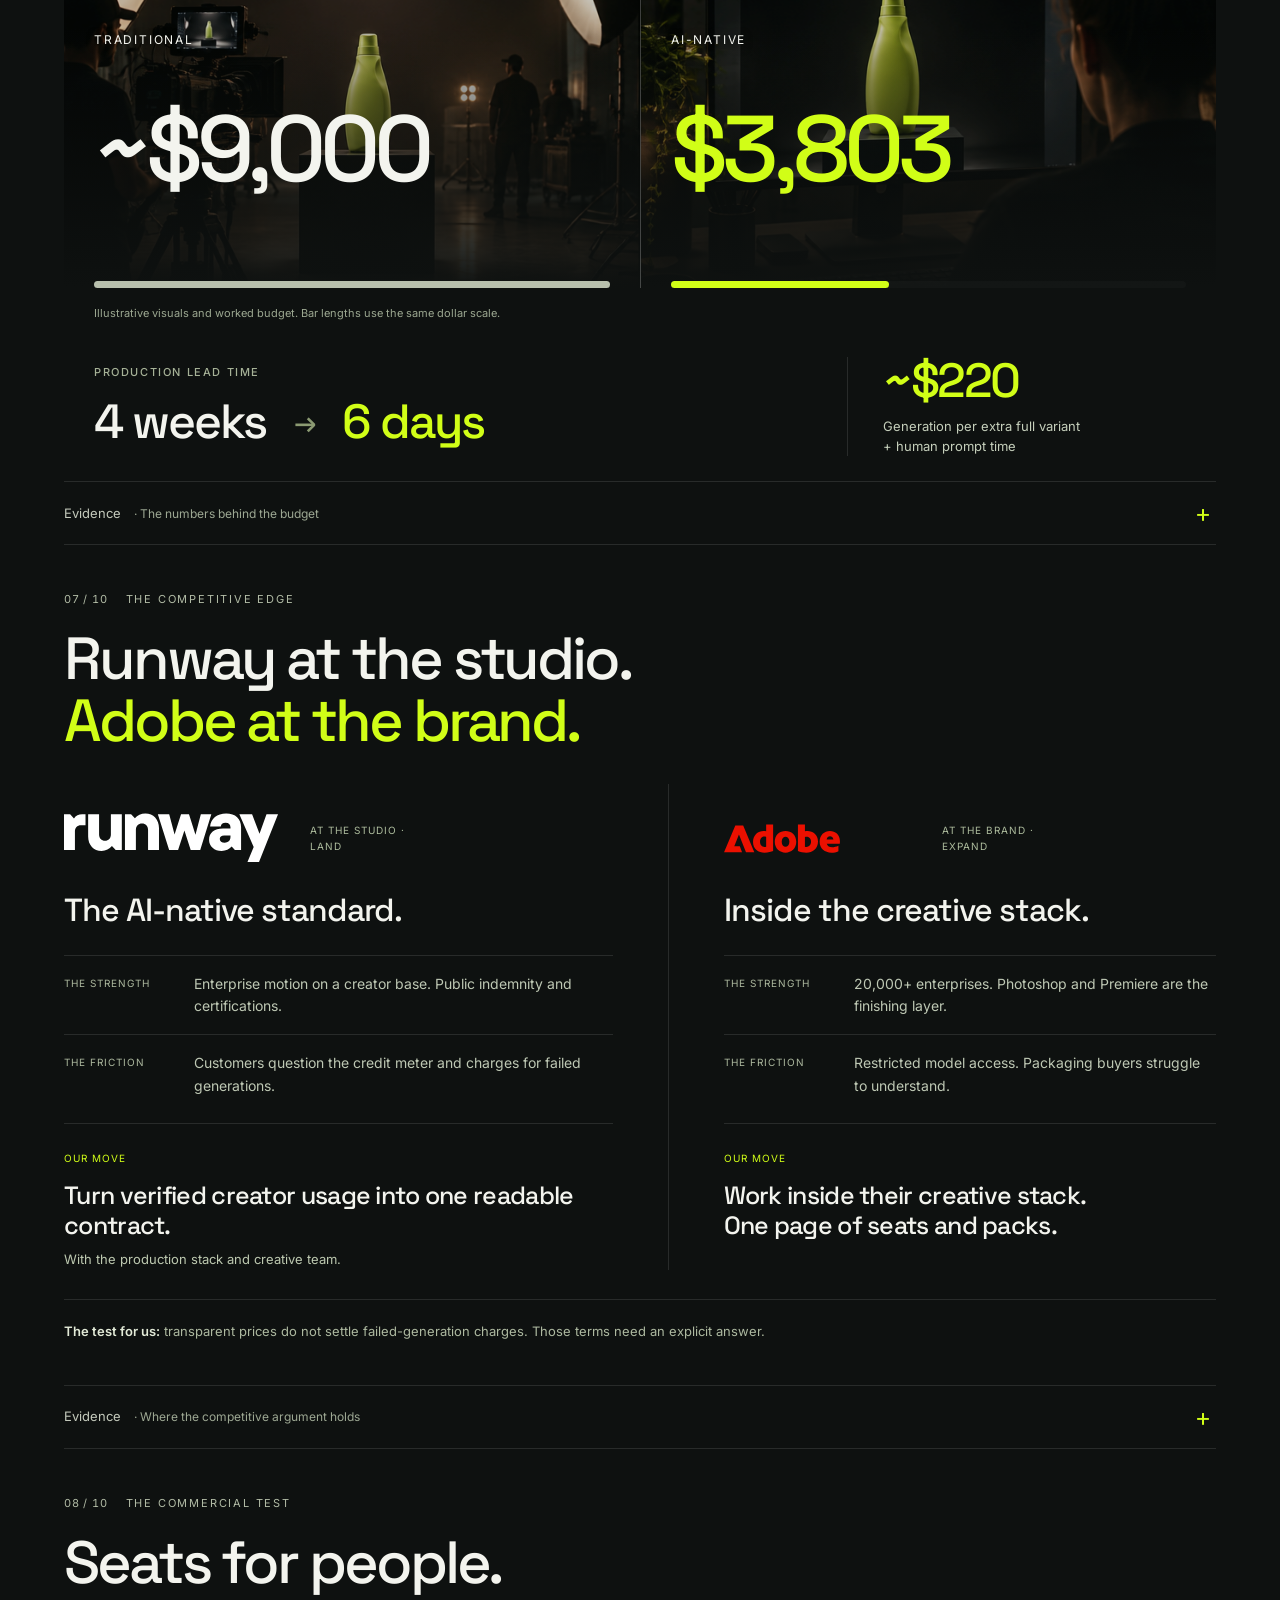
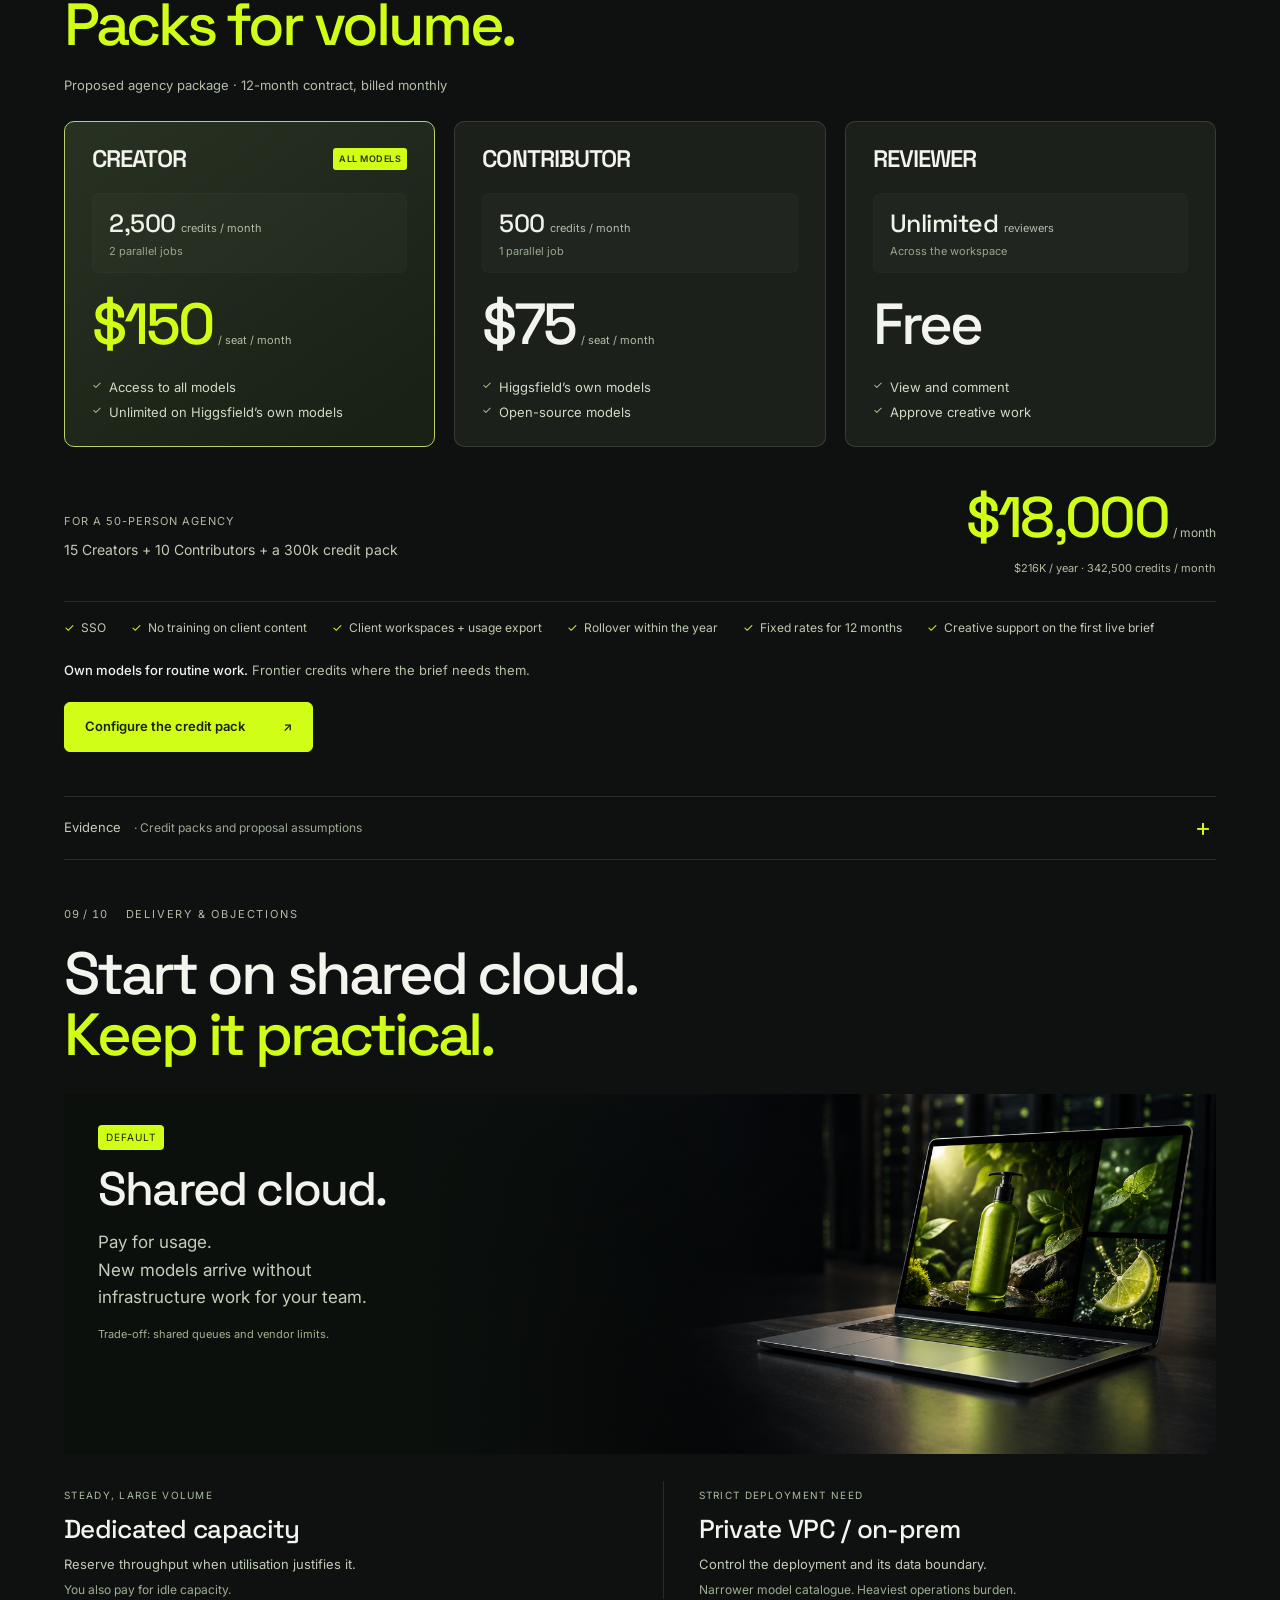
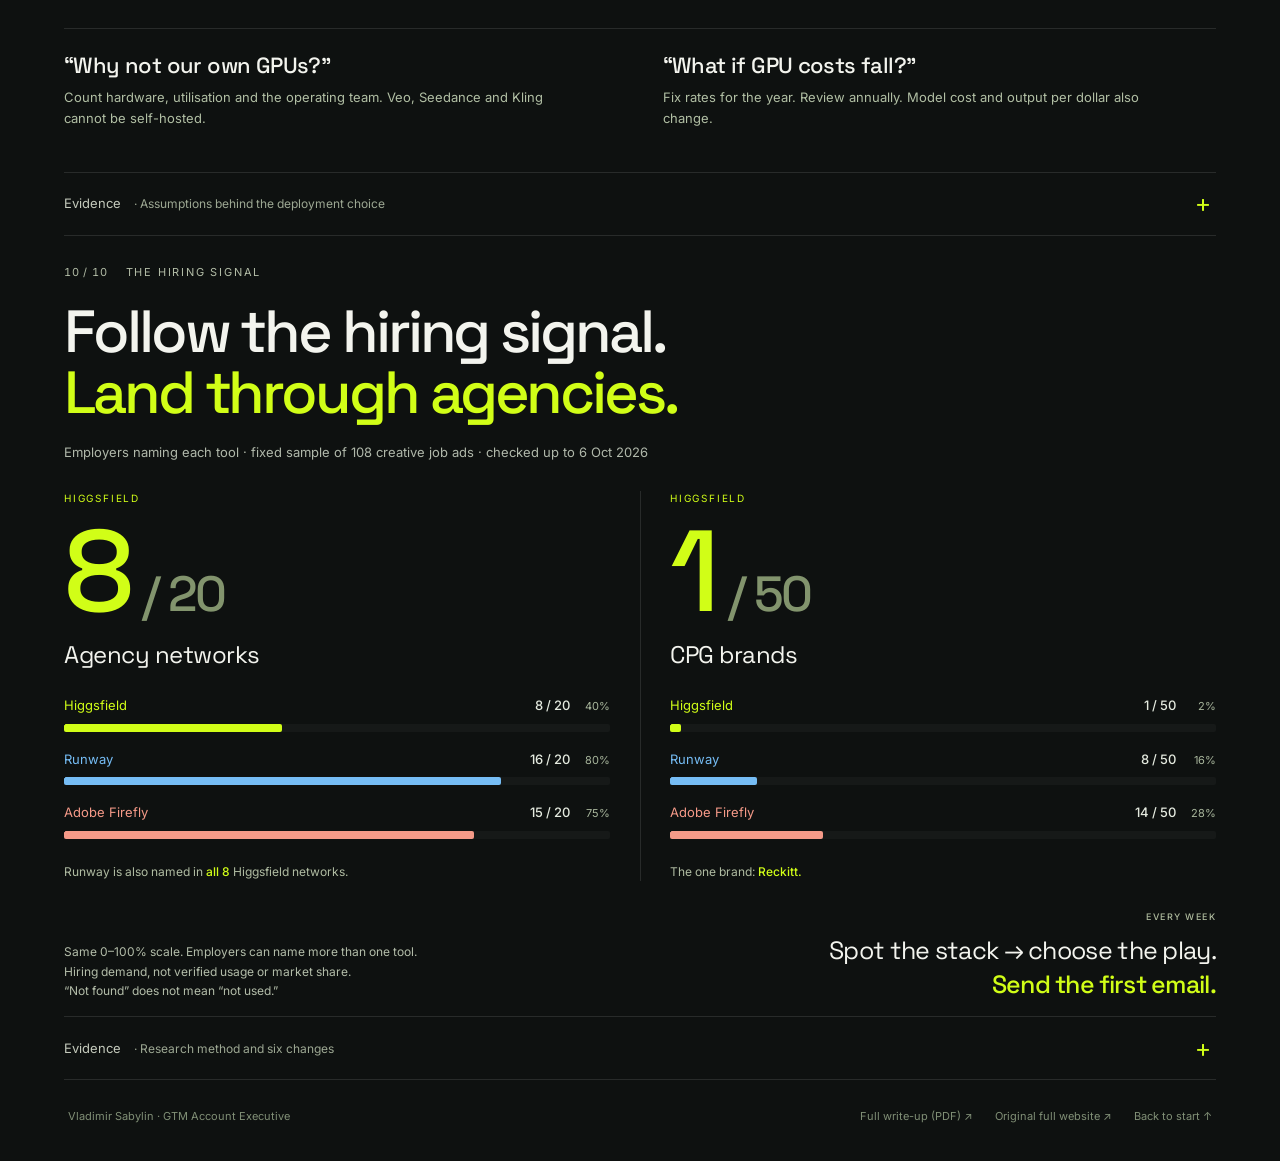
==== commit c66c79d3: "Compare hiring signals across rivals and clarify slide takeaways" ====
--- a/index.html
+++ b/index.html
@@ -1,13 +1,13 @@
 <!DOCTYPE html>
 
-<html lang="en"><head><meta charset="utf-8"/><meta name="viewport" content="width=device-width,initial-scale=1"/><meta name="description" content="Vladimir Sabylin’s Higgsfield enterprise mission: a ten-slide case for turning creator adoption into agency and CPG contracts."/><title>Higgsfield Enterprise · Vladimir Sabylin · 10-slide mission</title><link rel="preconnect" href="https://fonts.googleapis.com"/><link rel="preconnect" href="https://fonts.gstatic.com" crossorigin=""/><link href="https://fonts.googleapis.com/css2?family=Inter:wght@400;500;600;700&family=Space+Grotesk:wght@400;500;600;700&display=swap" rel="stylesheet"/><link rel="stylesheet" href="motion.css?v=visual-3"/><link rel="stylesheet" href="commercial.css?v=visual-3"/><link rel="stylesheet" href="deck.css?v=visual-3"/><link rel="stylesheet" href="visual.css?v=c40a94040692"/></head><body class="v2"><a class="skip-link" href="#slides">Skip to presentation</a><header class="deck-header"><div class="deck-header-top"><a aria-label="Higgsfield candidate mission" class="brand" href="#slide-1"><span class="logo"><svg aria-hidden="true" fill="none" viewBox="0 0 20 20"><path d="M18.3498 9.83713L18.3339 9.65759C18.1831 7.93447 17.0963 4.69261 14.0816 4.69261C11.8445 4.69261 10.1545 6.97097 8.66311 8.97967C7.47302 10.5883 6.4419 11.9683 5.3073 11.9683C5.00574 11.9357 4.61708 11.7805 4.3792 11.4294C4.16497 11.1108 4.10948 10.7026 4.22046 10.2126C4.39489 9.43684 5.39463 8.7182 6.44963 7.95063C7.02864 7.54238 7.6238 7.10955 8.03634 6.69311C9.22643 5.5091 9.82932 4.65164 9.82932 3.2717C9.82932 1.89176 9.09157 1.20565 8.47276 0.911636C7.23514 0.323844 5.41851 0.666781 4.26026 1.69583C4.08583 1.85922 3.91117 2.01418 3.75243 2.16119C2.58622 3.23097 1.80094 3.95781 0 3.40232V5.63972C2.38791 6.72588 4.39512 4.65164 5.15675 3.69633C5.74372 3.06758 6.36253 2.70006 6.82283 2.70006H6.84671C7.05298 2.70825 7.22741 2.78995 7.35454 2.93696C7.56081 3.18204 7.64018 3.46786 7.60038 3.78622C7.51305 4.45594 6.83875 5.23967 5.60113 6.09713C4.14928 7.10159 1.7218 8.78374 1.53122 10.8987C1.3884 12.4177 2.15003 13.9365 3.34012 14.5243C6.11669 15.8798 7.80665 13.5444 9.5994 11.0783C10.9719 9.1756 12.273 7.37103 14.0818 7.37103C15.7081 7.37103 16.311 8.75916 16.311 9.63301V9.80459L16.1523 9.83713C12.2095 10.5558 10.0595 14.3611 10.0595 16.1167C10.0595 17.8724 11.5034 19.375 13.2804 19.375C15.359 19.375 17.9293 17.5458 18.3419 12.4013L18.3578 12.2136H20V9.83737H18.3498V9.83713ZM16.1998 12.4746C15.8826 15.5531 14.3513 16.9904 13.4232 16.9904C13.0027 16.9904 12.4158 16.631 12.4158 15.9615C12.4158 15.2104 13.5026 12.932 15.946 12.2543L16.2316 12.1808L16.1998 12.4748V12.4746Z" fill="currentColor"></path></svg></span><span class="wordmark">Higgsfield</span></a><span class="candidate-identity">Candidate mission · Vladimir Sabylin</span><a class="pdf-link" href="docs/Higgsfield_Enterprise_Mission_Vladimir_Sabylin.pdf" target="_blank" rel="noopener">Full write-up <span>PDF ↗</span></a></div><nav class="slide-nav" aria-label="Ten slides"><a href="#slide-1" data-nav-slide="1" aria-label="Slide 1: Moment"><span>01</span><b>Moment</b></a><a href="#slide-2" data-nav-slide="2" aria-label="Slide 2: Market"><span>02</span><b>Market</b></a><a href="#slide-3" data-nav-slide="3" aria-label="Slide 3: First deal"><span>03</span><b>First deal</b></a><a href="#slide-4" data-nav-slide="4" aria-label="Slide 4: Product"><span>04</span><b>Product</b></a><a href="#slide-5" data-nav-slide="5" aria-label="Slide 5: Models"><span>05</span><b>Models</b></a><a href="#slide-6" data-nav-slide="6" aria-label="Slide 6: Economics"><span>06</span><b>Economics</b></a><a href="#slide-7" data-nav-slide="7" aria-label="Slide 7: Rivals"><span>07</span><b>Rivals</b></a><a href="#slide-8" data-nav-slide="8" aria-label="Slide 8: Offer"><span>08</span><b>Offer</b></a><a href="#slide-9" data-nav-slide="9" aria-label="Slide 9: Delivery"><span>09</span><b>Delivery</b></a><a href="#slide-10" data-nav-slide="10" aria-label="Slide 10: Act now"><span>10</span><b>Act now</b></a></nav><div class="reading-progress" aria-hidden="true"><i></i></div></header><main id="slides"><section class="slide hero-slide visual-slide" id="slide-1" data-slide="1" data-key="moment" aria-labelledby="slide-1-title"><div class="slide-main"><header class="slide-heading" data-reveal=""><p class="slide-label"><span>01 / 10</span>Sharp Start</p><h2 id="slide-1-title">Turn creator adoption<br/> into <em>enterprise<br class="hero-break"/>  contracts.</em></h2></header><div class="hero-visual sharp-start-scene"><div class="hero-image"><img alt="Lion portrait for Sharp Start" fetchpriority="high" src="assets/sharp-start-lion.png"/><video aria-hidden="true" class="ambient-video" data-src="assets/sharp-start-lion-higgsfield.mp4" id="sharp-start-motion" loop="" muted="" playsinline="" poster="assets/sharp-start-lion.png" preload="none"></video></div><div class="ambient-caption"><button aria-controls="sharp-start-motion" aria-pressed="false" class="ambient-toggle" hidden="" type="button">Play motion</button></div></div>
+<html lang="en"><head><meta charset="utf-8"/><meta name="viewport" content="width=device-width,initial-scale=1"/><meta name="description" content="Vladimir Sabylin’s Higgsfield enterprise mission: a ten-slide case for turning creator adoption into agency and CPG contracts."/><title>Higgsfield Enterprise · Vladimir Sabylin · 10-slide mission</title><link rel="preconnect" href="https://fonts.googleapis.com"/><link rel="preconnect" href="https://fonts.gstatic.com" crossorigin=""/><link href="https://fonts.googleapis.com/css2?family=Inter:wght@400;500;600;700&family=Space+Grotesk:wght@400;500;600;700&display=swap" rel="stylesheet"/><link rel="stylesheet" href="motion.css?v=visual-3"/><link rel="stylesheet" href="commercial.css?v=visual-3"/><link rel="stylesheet" href="deck.css?v=visual-3"/><link rel="stylesheet" href="visual.css?v=39cbecd02926"/></head><body class="v2"><a class="skip-link" href="#slides">Skip to presentation</a><header class="deck-header"><div class="deck-header-top"><a aria-label="Higgsfield candidate mission" class="brand" href="#slide-1"><span class="logo"><svg aria-hidden="true" fill="none" viewBox="0 0 20 20"><path d="M18.3498 9.83713L18.3339 9.65759C18.1831 7.93447 17.0963 4.69261 14.0816 4.69261C11.8445 4.69261 10.1545 6.97097 8.66311 8.97967C7.47302 10.5883 6.4419 11.9683 5.3073 11.9683C5.00574 11.9357 4.61708 11.7805 4.3792 11.4294C4.16497 11.1108 4.10948 10.7026 4.22046 10.2126C4.39489 9.43684 5.39463 8.7182 6.44963 7.95063C7.02864 7.54238 7.6238 7.10955 8.03634 6.69311C9.22643 5.5091 9.82932 4.65164 9.82932 3.2717C9.82932 1.89176 9.09157 1.20565 8.47276 0.911636C7.23514 0.323844 5.41851 0.666781 4.26026 1.69583C4.08583 1.85922 3.91117 2.01418 3.75243 2.16119C2.58622 3.23097 1.80094 3.95781 0 3.40232V5.63972C2.38791 6.72588 4.39512 4.65164 5.15675 3.69633C5.74372 3.06758 6.36253 2.70006 6.82283 2.70006H6.84671C7.05298 2.70825 7.22741 2.78995 7.35454 2.93696C7.56081 3.18204 7.64018 3.46786 7.60038 3.78622C7.51305 4.45594 6.83875 5.23967 5.60113 6.09713C4.14928 7.10159 1.7218 8.78374 1.53122 10.8987C1.3884 12.4177 2.15003 13.9365 3.34012 14.5243C6.11669 15.8798 7.80665 13.5444 9.5994 11.0783C10.9719 9.1756 12.273 7.37103 14.0818 7.37103C15.7081 7.37103 16.311 8.75916 16.311 9.63301V9.80459L16.1523 9.83713C12.2095 10.5558 10.0595 14.3611 10.0595 16.1167C10.0595 17.8724 11.5034 19.375 13.2804 19.375C15.359 19.375 17.9293 17.5458 18.3419 12.4013L18.3578 12.2136H20V9.83737H18.3498V9.83713ZM16.1998 12.4746C15.8826 15.5531 14.3513 16.9904 13.4232 16.9904C13.0027 16.9904 12.4158 16.631 12.4158 15.9615C12.4158 15.2104 13.5026 12.932 15.946 12.2543L16.2316 12.1808L16.1998 12.4748V12.4746Z" fill="currentColor"></path></svg></span><span class="wordmark">Higgsfield</span></a><span class="candidate-identity">Candidate mission · Vladimir Sabylin</span><a class="pdf-link" href="docs/Higgsfield_Enterprise_Mission_Vladimir_Sabylin.pdf" target="_blank" rel="noopener">Full write-up <span>PDF ↗</span></a></div><nav class="slide-nav" aria-label="Ten slides"><a href="#slide-1" data-nav-slide="1" aria-label="Slide 1: Moment"><span>01</span><b>Moment</b></a><a href="#slide-2" data-nav-slide="2" aria-label="Slide 2: Market"><span>02</span><b>Market</b></a><a href="#slide-3" data-nav-slide="3" aria-label="Slide 3: First deal"><span>03</span><b>First deal</b></a><a href="#slide-4" data-nav-slide="4" aria-label="Slide 4: Product"><span>04</span><b>Product</b></a><a href="#slide-5" data-nav-slide="5" aria-label="Slide 5: Models"><span>05</span><b>Models</b></a><a href="#slide-6" data-nav-slide="6" aria-label="Slide 6: Economics"><span>06</span><b>Economics</b></a><a href="#slide-7" data-nav-slide="7" aria-label="Slide 7: Rivals"><span>07</span><b>Rivals</b></a><a href="#slide-8" data-nav-slide="8" aria-label="Slide 8: Offer"><span>08</span><b>Offer</b></a><a href="#slide-9" data-nav-slide="9" aria-label="Slide 9: Delivery"><span>09</span><b>Delivery</b></a><a href="#slide-10" data-nav-slide="10" aria-label="Slide 10: Act now"><span>10</span><b>Act now</b></a></nav><div class="reading-progress" aria-hidden="true"><i></i></div></header><main id="slides"><section class="slide hero-slide visual-slide" id="slide-1" data-slide="1" data-key="moment" aria-labelledby="slide-1-title"><div class="slide-main"><header class="slide-heading" data-reveal=""><p class="slide-label"><span>01 / 10</span>Sharp Start</p><h2 id="slide-1-title">Turn creator adoption<br/> into <em>enterprise<br class="hero-break"/>  contracts.</em></h2></header><div class="hero-visual sharp-start-scene"><div class="hero-image"><img alt="Lion portrait for Sharp Start" fetchpriority="high" src="assets/sharp-start-lion.png"/><video aria-hidden="true" class="ambient-video" data-src="assets/sharp-start-lion-higgsfield.mp4" id="sharp-start-motion" loop="" muted="" playsinline="" poster="assets/sharp-start-lion.png" preload="none"></video></div><div class="ambient-caption"><button aria-controls="sharp-start-motion" aria-pressed="false" class="ambient-toggle" hidden="" type="button">Play motion</button></div></div>
 <p class="hero-thesis">Land through agencies and studios.<br/> Expand into the CPG brands they serve.</p><div class="hero-stats"><div><strong>~1M</strong><span>paying customers</span></div><div><strong>85%</strong><span>of use comes from marketers</span></div><div><strong>8 of 20</strong><span>agency networks name Higgsfield in creative job ads</span></div></div>
 <div class="opening-premises">
 <article><figure data-reveal=""><img src="assets/buyer-chair.png" alt="Illustration: a director’s chair" loading="lazy"/><figcaption>Buyer</figcaption></figure><h3>Head of content production.</h3><p>At a CPG brand, one level below the CMO.<br/> Owns the content budget.</p><small>Entry: independent studio.<br/> Champion: content lead or designer.</small></article>
 <article><figure data-reveal=""><img src="assets/pain-fragments.png" alt="Illustration: separated pieces of one product image" loading="lazy"/><figcaption>Pain</figcaption></figure><h3>Isolated tools.</h3><p>Higgsfield brings the end-to-end production pipeline together, with the right model at each stage.</p><small>Quality, speed and low cost.<br/> No longer pick two.</small></article>
 <article><figure data-reveal=""><img src="assets/assumption-door.png" alt="Illustration: an open door, a metaphor for the account-entry hypothesis" loading="lazy"/><figcaption>Riskiest assumption</figcaption></figure><h3>Already inside?</h3><p>Our users and ambassadors already work inside the target enterprise accounts.</p><small class="hypothesis-label">Hypothesis · validate account by account.</small></article>
 </div></div><details class="evidence" id="evidence-1"><summary aria-label="Evidence: The starting hypothesis"><span>Evidence <span class="evidence-name">· The starting hypothesis</span></span><span class="evidence-sign" aria-hidden="true">+</span></summary><div class="evidence-body"><ul><li>Higgsfield reported ~1M paying customers in September 2026; the 85% marketer-use figure is from January 2026.</li><li>The job-ad study is a hiring signal, not verified product usage.</li><li>The proposed motion: identify an existing creator, prove one live workflow, then turn usage into a company contract.</li></ul><p><strong>Buyer scope:</strong> the content budget spans the brand’s in-house studio and its agencies. The studio is an entry point; the content lead or designer is the champion.</p><div class="source-chips"><a class="source-chip" href="https://higgsfield.ai/blog/higgsfield-1b-annualized-revenue-run-rate" target="_blank" rel="noopener">Higgsfield, Sept 2026 ↗</a><a class="source-chip" href="https://finance.yahoo.com/news/higgsfield-announces-130m-series-reports-140000625.html" target="_blank" rel="noopener">Higgsfield, Jan 2026 ↗</a><a class="source-chip" href="docs/Higgsfield_Enterprise_Mission_Vladimir_Sabylin.pdf#page=2" target="_blank" rel="noopener">PDF · p. 2 ↗</a><a class="source-chip" href="docs/Higgsfield_Enterprise_Mission_Vladimir_Sabylin.pdf#page=17" target="_blank" rel="noopener">PDF · p. 17 ↗</a></div><button class="close-evidence" type="button" data-close-evidence="evidence-1">Close evidence ↑</button></div></details></section><section class="slide visual-slide" id="slide-2" data-slide="2" data-key="market" aria-labelledby="slide-2-title"><div class="slide-main"><header class="slide-heading" data-reveal=""><p class="slide-label"><span>02 / 10</span>The market</p><h2 id="slide-2-title">One approved creative.<br/> <em>Hundreds of on-brand variants.</em></h2></header>
-<div class="market-scene" data-reveal=""><div class="market-story"><p class="visual-kicker">THE WORKFLOW WE UNLOCK</p><h3>Make the approved<br/> asset travel further.</h3><p>Motion and format variants.<br/> Every channel. Every market.<br/> <strong>In days, not weeks.</strong></p><div class="simple-route"><span>Land through<br/> <strong>independent studios</strong></span><b aria-hidden="true">→</b><span>Expand into<br/> <strong>the brand’s studio</strong></span></div></div><figure><img src="assets/studio-system-higgsfield.png" alt="Illustration: a studio turns one product shot into campaign formats" loading="lazy"/></figure></div>
+<div class="market-scene" data-reveal=""><div class="market-story"><p class="visual-kicker">THE WORKFLOW WE UNLOCK</p><h3>Make the approved<br/> asset travel further.</h3><p>Motion and format variants.<br/> Every channel. Every market.<br/> <strong>In days, not weeks.</strong></p><p class="budget-thesis">The production budget already exists.<br/> It goes to studios and agencies.</p><div class="simple-route"><span>Land through<br/> <strong>independent studios</strong></span><b aria-hidden="true">→</b><span>Expand into<br/> <strong>the brand’s studio</strong></span></div></div><figure><img src="assets/studio-system-higgsfield.png" alt="Illustration: a studio turns one product shot into campaign formats" loading="lazy"/></figure></div>
 <div class="market-numbers"><article><strong>$16.9B</strong><h3>Why CPG</h3><p>#1 in US digital video in 2026.<br/> About twice retail.</p></article><article><strong>5 → 15+</strong><h3>Why now</h3><p>Touchpoints in a decade.<br/> Each needs its own content.</p></article><article><strong>13%</strong><h3>The opening</h3><p>CPG marketers with GenAI<br/> in their workflows.</p></article></div></div><details class="evidence" id="evidence-2"><summary aria-label="Evidence: Why this market"><span>Evidence <span class="evidence-name">· Why this market</span></span><span class="evidence-sign" aria-hidden="true">+</span></summary><div class="evidence-body"><ul><li>Brands spend roughly $19 on content production for every $31 on media.</li><li>CPG puts about 35% of digital spend into social — more than other industries in the cited research.</li><li>GenAI video buyers made or finished 24% of ads with it in 2025; 43% is the 2027 forecast.</li><li>About 75% of CPG companies remain in pilots; around 60% are bringing content creation in-house.</li></ul><div class="source-chips"><a class="source-chip" href="https://wfanet.org/knowledge/item/2025/03/25/wfa-research-reveals-new-trends-showing-how-brands-are-responding-to-changes-in-content-production" target="_blank" rel="noopener">WFA, 2025 ↗</a><a class="source-chip" href="https://www.iab.com/wp-content/uploads/2026/07/2026_IAB_Digital_Video_Ad_Spend_and_Strategy_Full_Report.pdf" target="_blank" rel="noopener">IAB, 2026 ↗</a><a class="source-chip" href="https://www.bcg.com/publications/2026/the-ai-forward-cpg-marketing-organization" target="_blank" rel="noopener">BCG, Feb 2026 ↗</a><a class="source-chip" href="docs/Higgsfield_Enterprise_Mission_Vladimir_Sabylin.pdf#page=3" target="_blank" rel="noopener">PDF · p. 3 ↗</a></div><button class="close-evidence" type="button" data-close-evidence="evidence-2">Close evidence ↑</button></div></details></section><section class="slide visual-slide" id="slide-3" data-slide="3" data-key="first-deal" aria-labelledby="slide-3-title"><div class="slide-main"><header class="slide-heading" data-reveal=""><p class="slide-label"><span>03 / 10</span>The first deal</p><h2 id="slide-3-title">The first target.<br/> <em>Reckitt Middle East.</em></h2></header>
 <div class="deal-scene"><div class="deal-buyer"><p class="visual-kicker">TARGET BUYER</p><h3>Haseeb Kamal<br/> Siddiqui</h3><p class="person-role">Regional Marketing Director<br/> Reckitt Middle East · Dubai</p><p>Reckitt’s job ad names Higgsfield first. The team is building an in-house AI content engine for Dettol and Finish.</p><div class="expand-person"><span>THEN EXPAND</span><strong>Teresa Fusaro</strong><p>Senior Director Gen AI Creativity, Global</p></div></div><div class="brand-stage" data-reveal=""><img class="deal-reckitt" src="assets/reckitt.svg" alt="Reckitt"/><div class="brand-products"><img src="assets/dettol.svg" alt="Dettol"/><img src="assets/finish.svg" alt="Finish"/></div><p>Steer Media already makes<br/> AI ad films for these brands.</p><div class="deal-route">Steer Media <span aria-hidden="true">→</span> Reckitt</div></div></div>
 <div class="deal-opening"><div><span class="visual-kicker">THE OPENING</span><h3>Your Dubai content engine,<br/> built in Higgsfield</h3></div><div><blockquote>“Your AI Content & Workflow ad lists Higgsfield first.”</blockquote><button class="action-link" type="button" data-open-evidence="evidence-3">Cold email · LinkedIn DM · 10 targets ↓</button></div></div></div><details class="evidence" id="evidence-3"><summary aria-label="Evidence: Outreach and the route into ten accounts"><span>Evidence <span class="evidence-name">· Outreach and the route into ten accounts</span></span><span class="evidence-sign" aria-hidden="true">+</span></summary><div class="evidence-body"><div class="evidence-tabs" role="group" aria-label="First-deal evidence"><button type="button" data-panel="outreach-panel" aria-pressed="true">Email & LinkedIn DM</button><button type="button" data-panel="targets-panel" aria-pressed="false">10 targets</button></div><div id="outreach-panel" class="evidence-panel"><article class="outreach-copy"><h3>Cold email</h3>
@@ -37,7 +37,7 @@
 <button type="button" data-open-evidence="evidence-5" data-evidence-target="model-lab"><img src="assets/kling-strike.jpg" alt="Kling O3 Pro test frame" loading="lazy"/><span><strong>Kling O3 Pro</strong><small>Closer action.<br/> Logo misspelled.</small></span></button>
 <button type="button" data-open-evidence="evidence-5" data-evidence-target="model-lab"><img src="assets/gen45-strike.jpg" alt="Gen-4.5 test frame" loading="lazy"/><span><strong>Gen-4.5</strong><small>Broken ball<br/> trajectory.</small></span></button>
 <button type="button" data-open-evidence="evidence-5" data-evidence-target="model-lab"><img src="assets/veo-strike.jpg" alt="Veo 3.1 test frame" loading="lazy"/><span><strong>Veo 3.1</strong><small>Broken strike.</small></span></button></div></div>
-<div class="proof-actions"><button class="primary-button" type="button" data-open-evidence="evidence-5" data-evidence-target="model-lab">Watch the four-model comparison <span>▶</span></button><button class="action-link" type="button" data-open-evidence="evidence-5" data-evidence-target="model-matrix">Model landscape & job fit ↗</button><p>Comparison exports: 8s · 720p<br/> Seedance: 56 credits · Veo: 80</p></div></div><details class="evidence" id="evidence-5"><summary aria-label="Evidence: Four videos, one brief"><span>Evidence <span class="evidence-name">· Four videos, one brief</span></span><span class="evidence-sign" aria-hidden="true">+</span></summary><div class="evidence-body"><section aria-label="Compare four model test videos" class="motion-block model-lab" id="model-lab">
+<div class="proof-actions"><button class="primary-button" type="button" data-open-evidence="evidence-5" data-evidence-target="model-lab">Watch the four-model comparison <span>▶</span></button><button class="action-link" type="button" data-open-evidence="evidence-5" data-evidence-target="model-matrix">Model landscape & job fit ↗</button><p class="model-thesis"><strong>Choose by brief and risk.</strong><br/> One contract. One rate card. Pooled volume.</p></div></div><details class="evidence" id="evidence-5"><summary aria-label="Evidence: Four videos, one brief"><span>Evidence <span class="evidence-name">· Four videos, one brief</span></span><span class="evidence-sign" aria-hidden="true">+</span></summary><div class="evidence-body"><section aria-label="Compare four model test videos" class="motion-block model-lab" id="model-lab">
 <div class="lab-brief"><p><strong>Client & brief.</strong> Everysight: adapt its sports ad to outdoor padel in 8 seconds. Keep the athlete, glasses and branding consistent; make the strike and ball flight believable.</p>
 <p><strong>Test.</strong> Same prompt and starting frame across four models; Seedance 2.5 and Veo 3.1 ran through Higgsfield, Gen-4.5 and Kling O3 Pro through Runway. One output each; Kling generated 10 seconds, trimmed to 8.</p>
 </div>
@@ -167,7 +167,7 @@
 <td>6 days</td>
 </tr>
 </tbody></table></div><p class="evidence-note">Traditional line split: my estimate within the $8–10K total.</p></div><div class="source-chips"><a class="source-chip" href="https://higgsfield.ai/pricing" target="_blank" rel="noopener">Higgsfield pricing ↗</a><a class="source-chip" href="docs/Higgsfield_Enterprise_Mission_Vladimir_Sabylin.pdf#page=9" target="_blank" rel="noopener">PDF · p. 9 ↗</a></div><button class="close-evidence" type="button" data-close-evidence="evidence-6">Close evidence ↑</button></div></details></section><section class="slide visual-slide" id="slide-7" data-slide="7" data-key="competition" aria-labelledby="slide-7-title"><div class="slide-main"><header class="slide-heading" data-reveal=""><p class="slide-label"><span>07 / 10</span>The competitive edge</p><h2 id="slide-7-title">Runway at the studio.<br/> <em>Adobe at the brand.</em></h2></header>
-<div class="rival-spread"><article><div class="rival-brand" data-reveal=""><img src="assets/runway.svg" alt="Runway"/><span>AT THE STUDIO · LAND</span></div><h3>The AI-native standard.</h3><div class="rival-detail"><span>THE STRENGTH</span><p>Enterprise motion on a creator base. Public indemnity and certifications.</p></div><div class="rival-detail"><span>THE FRICTION</span><p>Customers question the credit meter and charges for failed generations.</p></div><div class="rival-move"><span>OUR MOVE</span><p>Prove one brief.<br/> Make the workflow and contract readable.</p></div></article><article><div class="rival-brand" data-reveal=""><img src="assets/adobe.svg" alt="Adobe"/><span>AT THE BRAND · EXPAND</span></div><h3>Inside the creative stack.</h3><div class="rival-detail"><span>THE STRENGTH</span><p>20,000+ enterprises. Photoshop and Premiere are the finishing layer.</p></div><div class="rival-detail"><span>THE FRICTION</span><p>Restricted model access. Packaging buyers struggle to understand.</p></div><div class="rival-move"><span>OUR MOVE</span><p>Work inside their creative stack.<br/> One page of seats and packs.</p></div></article></div><p class="rival-caveat"><strong>The test for us:</strong> transparent prices do not settle failed-generation charges. Those terms need an explicit answer.</p></div><details class="evidence" id="evidence-7"><summary aria-label="Evidence: Where the competitive argument holds"><span>Evidence <span class="evidence-name">· Where the competitive argument holds</span></span><span class="evidence-sign" aria-hidden="true">+</span></summary><div class="evidence-body"><ul><li>In the fixed job-ad sample: Firefly appears at 28% of 50 CPG brands; Runway at 80% of 20 agency networks.</li><li>Adobe buyers describe confusing packaging; Seedance and Kling are excluded from the reviewed business plans.</li><li>Our edge is the production stack and existing creator adoption; 150+ in-house creatives is CEO-reported.</li><li>Before an enterprise call: written data-routing terms for Seedance and Kling. Higgsfield’s “SOC 2-aligned” wording is not a SOC 2 Type II certification.</li><li>Adobe indemnity covers its own models and eligible GA Google/OpenAI models with supplemental coverage — not every partner model.</li></ul><div class="source-chips"><a class="source-chip" href="https://www.adobe.com/cc-shared/assets/investor-relations/pdfs/adbe-q3fy26-transcript.pdf" target="_blank" rel="noopener">Adobe Q3 FY26 ↗</a><a class="source-chip" href="https://higgsfield.ai/enterprise" target="_blank" rel="noopener">Enterprise ↗</a><a class="source-chip" href="https://helpx.adobe.com/legal/product-descriptions/partner-model.html" target="_blank" rel="noopener">Adobe coverage ↗</a><a class="source-chip" href="docs/Higgsfield_Enterprise_Mission_Vladimir_Sabylin.pdf#page=11" target="_blank" rel="noopener">PDF · pp. 11–16 ↗</a></div><button class="close-evidence" type="button" data-close-evidence="evidence-7">Close evidence ↑</button></div></details></section><section class="slide visual-slide" id="slide-8" data-slide="8" data-key="offer" aria-labelledby="slide-8-title"><div class="slide-main offer-visual"><header class="slide-heading" data-reveal=""><p class="slide-label"><span>08 / 10</span>The commercial test</p><h2 id="slide-8-title">Seats for people.<br/> <em>Packs for volume.</em></h2></header><p class="scope-line proposal-label">Proposed agency package · 12-month contract, billed monthly</p><div class="offer-seats hf-price-cards" data-reveal=""><article class="featured"><header><h3>Creator</h3><span class="plan-badge">ALL MODELS</span></header><div class="plan-allowance"><strong>2,500 <span>credits / month</span></strong><small>2 parallel jobs</small></div><strong class="plan-price">$150<small>/ seat / month</small></strong><ul class="plan-features"><li>Access to all models</li><li>Unlimited on Higgsfield’s own models</li></ul></article><article><header><h3>Contributor</h3></header><div class="plan-allowance"><strong>500 <span>credits / month</span></strong><small>1 parallel job</small></div><strong class="plan-price">$75<small>/ seat / month</small></strong><ul class="plan-features"><li>Higgsfield’s own models</li><li>Open-source models</li></ul></article><article><header><h3>Reviewer</h3></header><div class="plan-allowance"><strong>Unlimited <span>reviewers</span></strong><small>Across the workspace</small></div><strong class="plan-price">Free</strong><ul class="plan-features"><li>View and comment</li><li>Approve creative work</li></ul></article></div><div class="offer-summary"><div><span>FOR A 50-PERSON AGENCY</span><p>15 Creators + 10 Contributors + a 300k credit pack</p></div><div><strong>$18,000<small>/ month</small></strong><span>$216K / year · 342,500 credits / month</span></div></div><div class="included-strip"><span>SSO</span><span>No training on client content</span><span>Client workspaces + usage export</span><span>Rollover within the year</span><span>Fixed rates for 12 months</span><span>Creative support on the first live brief</span></div><button class="primary-button" type="button" data-open-evidence="evidence-8" data-evidence-target="agency-credits">Configure the credit pack <span>↗</span></button></div><details class="evidence" id="evidence-8"><summary aria-label="Evidence: Credit packs and proposal assumptions"><span>Evidence <span class="evidence-name">· Credit packs and proposal assumptions</span></span><span class="evidence-sign" aria-hidden="true">+</span></summary><div class="evidence-body"><section aria-labelledby="commercial-heading" class="editorial-chapter commercial-scene pricing-section" id="commercial">
+<div class="rival-spread"><article><div class="rival-brand" data-reveal=""><img src="assets/runway.svg" alt="Runway"/><span>AT THE STUDIO · LAND</span></div><h3>The AI-native standard.</h3><div class="rival-detail"><span>THE STRENGTH</span><p>Enterprise motion on a creator base. Public indemnity and certifications.</p></div><div class="rival-detail"><span>THE FRICTION</span><p>Customers question the credit meter and charges for failed generations.</p></div><div class="rival-move"><span>OUR MOVE</span><p>Turn verified creator usage into one readable contract.<br/> <small>With the production stack and creative team.</small></p></div></article><article><div class="rival-brand" data-reveal=""><img src="assets/adobe.svg" alt="Adobe"/><span>AT THE BRAND · EXPAND</span></div><h3>Inside the creative stack.</h3><div class="rival-detail"><span>THE STRENGTH</span><p>20,000+ enterprises. Photoshop and Premiere are the finishing layer.</p></div><div class="rival-detail"><span>THE FRICTION</span><p>Restricted model access. Packaging buyers struggle to understand.</p></div><div class="rival-move"><span>OUR MOVE</span><p>Work inside their creative stack.<br/> One page of seats and packs.</p></div></article></div><p class="rival-caveat"><strong>The test for us:</strong> transparent prices do not settle failed-generation charges. Those terms need an explicit answer.</p></div><details class="evidence" id="evidence-7"><summary aria-label="Evidence: Where the competitive argument holds"><span>Evidence <span class="evidence-name">· Where the competitive argument holds</span></span><span class="evidence-sign" aria-hidden="true">+</span></summary><div class="evidence-body"><ul><li>In the fixed job-ad sample: Firefly appears at 28% of 50 CPG brands; Runway at 80% of 20 agency networks.</li><li>Adobe buyers describe confusing packaging; Seedance and Kling are excluded from the reviewed business plans.</li><li>Our edge is the production stack and existing creator adoption; 150+ in-house creatives is CEO-reported.</li><li>Before an enterprise call: written data-routing terms for Seedance and Kling. Higgsfield’s “SOC 2-aligned” wording is not a SOC 2 Type II certification.</li><li>Adobe indemnity covers its own models and eligible GA Google/OpenAI models with supplemental coverage — not every partner model.</li></ul><div class="source-chips"><a class="source-chip" href="https://www.adobe.com/cc-shared/assets/investor-relations/pdfs/adbe-q3fy26-transcript.pdf" target="_blank" rel="noopener">Adobe Q3 FY26 ↗</a><a class="source-chip" href="https://higgsfield.ai/enterprise" target="_blank" rel="noopener">Enterprise ↗</a><a class="source-chip" href="https://helpx.adobe.com/legal/product-descriptions/partner-model.html" target="_blank" rel="noopener">Adobe coverage ↗</a><a class="source-chip" href="docs/Higgsfield_Enterprise_Mission_Vladimir_Sabylin.pdf#page=11" target="_blank" rel="noopener">PDF · pp. 11–16 ↗</a></div><button class="close-evidence" type="button" data-close-evidence="evidence-7">Close evidence ↑</button></div></details></section><section class="slide visual-slide" id="slide-8" data-slide="8" data-key="offer" aria-labelledby="slide-8-title"><div class="slide-main offer-visual"><header class="slide-heading" data-reveal=""><p class="slide-label"><span>08 / 10</span>The commercial test</p><h2 id="slide-8-title">Seats for people.<br/> <em>Packs for volume.</em></h2></header><p class="scope-line proposal-label">Proposed agency package · 12-month contract, billed monthly</p><div class="offer-seats hf-price-cards" data-reveal=""><article class="featured"><header><h3>Creator</h3><span class="plan-badge">ALL MODELS</span></header><div class="plan-allowance"><strong>2,500 <span>credits / month</span></strong><small>2 parallel jobs</small></div><strong class="plan-price">$150<small>/ seat / month</small></strong><ul class="plan-features"><li>Access to all models</li><li>Unlimited on Higgsfield’s own models</li></ul></article><article><header><h3>Contributor</h3></header><div class="plan-allowance"><strong>500 <span>credits / month</span></strong><small>1 parallel job</small></div><strong class="plan-price">$75<small>/ seat / month</small></strong><ul class="plan-features"><li>Higgsfield’s own models</li><li>Open-source models</li></ul></article><article><header><h3>Reviewer</h3></header><div class="plan-allowance"><strong>Unlimited <span>reviewers</span></strong><small>Across the workspace</small></div><strong class="plan-price">Free</strong><ul class="plan-features"><li>View and comment</li><li>Approve creative work</li></ul></article></div><div class="offer-summary"><div><span>FOR A 50-PERSON AGENCY</span><p>15 Creators + 10 Contributors + a 300k credit pack</p></div><div><strong>$18,000<small>/ month</small></strong><span>$216K / year · 342,500 credits / month</span></div></div><div class="included-strip"><span>SSO</span><span>No training on client content</span><span>Client workspaces + usage export</span><span>Rollover within the year</span><span>Fixed rates for 12 months</span><span>Creative support on the first live brief</span></div><p class="offer-rationale"><strong>Own models for routine work.</strong> Frontier credits where the brief needs them.</p><button class="primary-button" type="button" data-open-evidence="evidence-8" data-evidence-target="agency-credits">Configure the credit pack <span>↗</span></button></div><details class="evidence" id="evidence-8"><summary aria-label="Evidence: Credit packs and proposal assumptions"><span>Evidence <span class="evidence-name">· Credit packs and proposal assumptions</span></span><span class="evidence-sign" aria-hidden="true">+</span></summary><div class="evidence-body"><section aria-labelledby="commercial-heading" class="editorial-chapter commercial-scene pricing-section" id="commercial">
 <section aria-labelledby="credit-heading" class="credit-configurator" id="agency-credits">
 <header><div><div class="pricing-label">CREDIT PACKS ON TOP</div><h4 id="credit-heading">Shared across the workspace.</h4></div><span class="credit-rate"><output id="credit-unit-price">$0.050</output> / credit</span></header>
 <div class="credit-selector"><div class="credit-choice"><output id="credit-amount">300,000</output><span>credits / month</span></div><div class="credit-pack-price"><output id="credit-pack-price">$15,000</output><span>pack / month</span></div></div>
@@ -177,12 +177,12 @@
 </section>
 <script id="agency-pricing-data" type="application/json">{"roles":[{"name":"Creator","access":"All models and resolutions; unlimited on Higgsfield's own models","jobs":"2","credits":2500,"price":150},{"name":"Contributor","access":"Higgsfield's own and open-source models only","jobs":"1","credits":500,"price":75},{"name":"Reviewer","access":"View, comment, approve","jobs":"—","credits":0,"price":0}],"packs":[{"label":"100k","credits":100000,"rate":0.055,"rateLabel":"$0.055","price":5500},{"label":"300k","credits":300000,"rate":0.05,"rateLabel":"$0.050","price":15000},{"label":"500k","credits":500000,"rate":0.0475,"rateLabel":"$0.0475","price":23750},{"label":"1M","credits":1000000,"rate":0.045,"rateLabel":"$0.045","price":45000}],"teamSize":50,"creators":15,"contributors":10,"included":["SSO","no training on agency or client content","a workspace per client with usage export","rollover within the year","rates fixed for 12 months","a Forward Deployed Creative on the first live brief"],"defaultPack":1}</script>
 </section><p class="evidence-note">Assumption from the proposal: ~340k credits a month ≈ 50 new 30-second ads, ~170 versions and 10,000 images. Versions here are lighter adaptations, not 170 additional full productions.</p><p class="evidence-note">Why this shape: CEO-reported gross margins are over 80% on own/open models and 20–30% on rented frontier models. The package steers routine work toward the former.</p><div class="source-chips"><a class="source-chip" href="https://higgsfield.ai/pricing" target="_blank" rel="noopener">Higgsfield pricing ↗</a><a class="source-chip" href="https://www.youtube.com/watch?v=jszn8rFtxm4" target="_blank" rel="noopener">CEO on 20VC, Sept 2026 ↗</a><a class="source-chip" href="docs/Higgsfield_Enterprise_Mission_Vladimir_Sabylin.pdf#page=5" target="_blank" rel="noopener">PDF · pp. 5–6 ↗</a></div><button class="close-evidence" type="button" data-close-evidence="evidence-8">Close evidence ↑</button></div></details></section><section class="slide visual-slide" id="slide-9" data-slide="9" data-key="infrastructure" aria-labelledby="slide-9-title"><div class="slide-main"><header class="slide-heading" data-reveal=""><p class="slide-label"><span>09 / 10</span>Delivery & objections</p><h2 id="slide-9-title">Start on shared cloud.<br/> <em>Keep it practical.</em></h2></header>
-<div class="delivery-hero" data-reveal=""><figure><img src="assets/shared-cloud-higgsfield.png" alt="Illustration: a glass cloud, a metaphor for shared delivery" loading="lazy"/></figure><div class="shared-copy"><span class="default-pill">DEFAULT</span><h3>Shared cloud.</h3><p>Pay for usage.<br/> New models arrive without<br/> infrastructure work for your team.</p><small>Trade-off: shared queues and vendor limits.</small></div></div>
+<div class="delivery-hero" data-reveal=""><figure><img src="assets/cloud-production-higgsfield.png" alt="Illustration: a creator workstation with computing infrastructure in the background" loading="lazy"/></figure><div class="shared-copy"><span class="default-pill">DEFAULT</span><h3>Shared cloud.</h3><p>Pay for usage.<br/> New models arrive without<br/> infrastructure work for your team.</p><small>Trade-off: shared queues and vendor limits.</small></div></div>
 <div class="delivery-options"><article><span>STEADY, LARGE VOLUME</span><h3>Dedicated capacity</h3><p>Reserve throughput when utilisation justifies it.</p><small>You also pay for idle capacity.</small></article><article><span>STRICT DEPLOYMENT NEED</span><h3>Private VPC / on-prem</h3><p>Control the deployment and its data boundary.</p><small>Narrower model catalogue. Heaviest operations burden.</small></article></div>
 <div class="delivery-objections"><article><h3>“Why not our own GPUs?”</h3><p>Count hardware, utilisation and the operating team. Veo, Seedance and Kling cannot be self-hosted.</p></article><article><h3>“What if GPU costs fall?”</h3><p>Fix rates for the year. Review annually. Model cost and output per dollar also change.</p></article></div></div><details class="evidence" id="evidence-9"><summary aria-label="Evidence: Assumptions behind the deployment choice"><span>Evidence <span class="evidence-name">· Assumptions behind the deployment choice</span></span><span class="evidence-sign" aria-hidden="true">+</span></summary><div class="evidence-body"><ul><li>The source’s self-hosted example uses an ~$285K 8×H100 server plus power, hosting and a 3–4-person team: ~$1.2M a year.</li><li>At full utilisation, it estimates ~$6 per raw 5s / 720p Wan 2.2 clip. Cloud examples are $0.35–0.44 on different models — Kling 3.0 / Wan 3.0. This is not a like-for-like quality benchmark.</li><li>Private deployment is limited by model availability, licence and hardware requirements. Open weights do not automatically permit a particular geography or commercial use.</li><li>Shared and dedicated frontier-model calls still go to model vendors. Deployment choice does not remove the need to check data routing.</li></ul><div class="source-chips"><a class="source-chip" href="https://www.together.ai/pricing" target="_blank" rel="noopener">Together ↗</a><a class="source-chip" href="https://trust.higgsfield.ai/" target="_blank" rel="noopener">Trust Center ↗</a><a class="source-chip" href="docs/Higgsfield_Enterprise_Mission_Vladimir_Sabylin.pdf#page=10" target="_blank" rel="noopener">PDF · p. 10 ↗</a></div><button class="close-evidence" type="button" data-close-evidence="evidence-9">Close evidence ↑</button></div></details></section><section class="slide visual-slide" id="slide-10" data-slide="10" data-key="act" aria-labelledby="slide-10-title"><div class="slide-main"><header class="slide-heading" data-reveal=""><p class="slide-label"><span>10 / 10</span>The hiring signal</p><h2 id="slide-10-title">Follow the hiring signal.<br/> <em>Land through agencies.</em></h2></header>
-<p class="visual-scope">Name Higgsfield in a fixed sample of 108 creative job ads · checked up to 6 Oct 2026</p>
-<div class="hiring-halves" data-reveal=""><article aria-label="8 of 20 agency networks have a verified ad naming Higgsfield"><div class="signal-number">8<span>/ 20</span></div><h3>Agency networks</h3><div class="signal-dots" aria-hidden="true"><i class="lit"></i><i class="lit"></i><i class="lit"></i><i class="lit"></i><i class="lit"></i><i class="lit"></i><i class="lit"></i><i class="lit"></i><i></i><i></i><i></i><i></i><i></i><i></i><i></i><i></i><i></i><i></i><i></i><i></i></div><p>Runway is also named in <strong>all 8</strong> Higgsfield networks.</p></article><article aria-label="1 of 50 CPG brands has a verified ad naming Higgsfield"><div class="signal-number">1<span>/ 50</span></div><h3>CPG brands</h3><div class="signal-dots" aria-hidden="true"><i class="lit"></i><i></i><i></i><i></i><i></i><i></i><i></i><i></i><i></i><i></i><i></i><i></i><i></i><i></i><i></i><i></i><i></i><i></i><i></i><i></i><i></i><i></i><i></i><i></i><i></i><i></i><i></i><i></i><i></i><i></i><i></i><i></i><i></i><i></i><i></i><i></i><i></i><i></i><i></i><i></i><i></i><i></i><i></i><i></i><i></i><i></i><i></i><i></i><i></i><i></i></div><p>The one brand: <strong>Reckitt.</strong></p></article></div>
-<div class="hiring-bottom"><div><div class="signal-legend"><span><i></i>Names Higgsfield</span><span><i></i>No verified mention in the sample</span></div><p>Hiring demand, not verified usage or market share.<br/> “Not found” does not mean “not used.”</p></div><p class="final-thought">Find the creator. Validate the workflow.<br/> <strong>Win the first live brief.</strong></p></div></div><details class="evidence" id="evidence-10"><summary aria-label="Evidence: Research method and six changes"><span>Evidence <span class="evidence-name">· Research method and six changes</span></span><span class="evidence-sign" aria-hidden="true">+</span></summary><div class="evidence-body"><p>Fixed sample, not a revenue top-50. An employer counts once it has at least one verified ad naming the tool. 67 of 108 ads have no confirmed publication date.</p><p><strong>Expert check:</strong> one conversation with Sergey — 25+ years in marketing, with senior roles at SAP, Nestlé, Danone and Evyap — changed six choices. These are hypotheses to test, not independent proof.</p><div class="table-scroll"><table class="expert-table"><thead><tr><th>What he told me</th><th>What I changed</th></tr></thead><tbody><tr><td>Enterprise adoption is not sold top-down.</td><td>Land through an existing creator.</td></tr><tr><td>The CMO is far from content production.</td><td>Target the buyer one level below.</td></tr><tr><td>Agencies handle adaptation work.</td><td>Land through the independent studio.</td></tr><tr><td>1–2 people can adapt content for 150 markets.</td><td>Price producers, not the whole company.</td></tr><tr><td>Speed and the brand book matter.</td><td>Lead with speed and brand consistency.</td></tr><tr><td>The team can build its own workflow.</td><td>Treat DIY as a competitor.</td></tr></tbody></table></div><div class="hiring-detail"><h3>The full hiring signal.</h3><div class="table-scroll"><table class="conquest-table">
+<p class="visual-scope">Employers naming each tool · fixed sample of 108 creative job ads · checked up to 6 Oct 2026</p>
+<div class="hiring-halves" data-reveal=""><article><p class="signal-kicker">HIGGSFIELD</p><div class="signal-number">8<span>/ 20</span></div><h3>Agency networks</h3><div class="tool-signals"><div class="tool-signal higgsfield"><div class="tool-signal-label"><span>Higgsfield</span><span><strong>8 / 20</strong><small>40%</small></span></div><div class="tool-track" aria-hidden="true"><i style="width:40%"></i></div></div><div class="tool-signal runway"><div class="tool-signal-label"><span>Runway</span><span><strong>16 / 20</strong><small>80%</small></span></div><div class="tool-track" aria-hidden="true"><i style="width:80%"></i></div></div><div class="tool-signal firefly"><div class="tool-signal-label"><span>Adobe Firefly</span><span><strong>15 / 20</strong><small>75%</small></span></div><div class="tool-track" aria-hidden="true"><i style="width:75%"></i></div></div></div><p>Runway is also named in <strong>all 8</strong> Higgsfield networks.</p></article><article><p class="signal-kicker">HIGGSFIELD</p><div class="signal-number">1<span>/ 50</span></div><h3>CPG brands</h3><div class="tool-signals"><div class="tool-signal higgsfield"><div class="tool-signal-label"><span>Higgsfield</span><span><strong>1 / 50</strong><small>2%</small></span></div><div class="tool-track" aria-hidden="true"><i style="width:2%"></i></div></div><div class="tool-signal runway"><div class="tool-signal-label"><span>Runway</span><span><strong>8 / 50</strong><small>16%</small></span></div><div class="tool-track" aria-hidden="true"><i style="width:16%"></i></div></div><div class="tool-signal firefly"><div class="tool-signal-label"><span>Adobe Firefly</span><span><strong>14 / 50</strong><small>28%</small></span></div><div class="tool-track" aria-hidden="true"><i style="width:28%"></i></div></div></div><p>The one brand: <strong>Reckitt.</strong></p></article></div>
+<div class="hiring-bottom"><div><p>Same 0–100% scale. Employers can name more than one tool.<br/> Hiring demand, not verified usage or market share.<br/> “Not found” does not mean “not used.”</p></div><p class="final-thought"><span>EVERY WEEK</span>Spot the stack → choose the play.<br/> <strong>Send the first email.</strong></p></div></div><details class="evidence" id="evidence-10"><summary aria-label="Evidence: Research method and six changes"><span>Evidence <span class="evidence-name">· Research method and six changes</span></span><span class="evidence-sign" aria-hidden="true">+</span></summary><div class="evidence-body"><p>Fixed sample, not a revenue top-50. An employer counts once it has at least one verified ad naming the tool. 67 of 108 ads have no confirmed publication date.</p><p><strong>Expert check:</strong> one conversation with Sergey — 25+ years in marketing, with senior roles at SAP, Nestlé, Danone and Evyap — changed six choices. These are hypotheses to test, not independent proof.</p><div class="table-scroll"><table class="expert-table"><thead><tr><th>What he told me</th><th>What I changed</th></tr></thead><tbody><tr><td>Enterprise adoption is not sold top-down.</td><td>Land through an existing creator.</td></tr><tr><td>The CMO is far from content production.</td><td>Target the buyer one level below.</td></tr><tr><td>Agencies handle adaptation work.</td><td>Land through the independent studio.</td></tr><tr><td>1–2 people can adapt content for 150 markets.</td><td>Price producers, not the whole company.</td></tr><tr><td>Speed and the brand book matter.</td><td>Lead with speed and brand consistency.</td></tr><tr><td>The team can build its own workflow.</td><td>Treat DIY as a competitor.</td></tr></tbody></table></div><div class="hiring-detail"><h3>The full hiring signal.</h3><div class="table-scroll"><table class="conquest-table">
 <thead>
 <tr>
 <th>Employers naming the tool</th>
--- a/visual.css
+++ b/visual.css
@@ -219,7 +219,7 @@
 .v2 .delivery-objections h3{font:500 22px/1.2 'Space Grotesk',sans-serif;letter-spacing:-.6px;margin-bottom:9px}
 .v2 .delivery-objections p{font-size:13px;color:#b1bfa4;max-width:480px}
 
-/* 10: dots encode the fixed sample, not share of product usage. */
+/* 10: independent series, consistent colours and a common 0–100% scale. */
 .v2 .hiring-halves{display:grid;grid-template-columns:1fr 1fr;gap:70px;margin-top:29px}
 .v2 .hiring-halves article+article{padding-left:38px;border-left:1px solid var(--line)}
 .v2 .signal-number{font:500 clamp(100px,10.5vw,160px)/.9 'Space Grotesk',sans-serif;letter-spacing:-.07em;color:var(--lime)}
@@ -541,9 +541,40 @@
 @media(max-width:370px){.v2 .signal-dots{grid-template-columns:repeat(10,22px);gap:10px}.v2 .signal-dots i{height:22px;width:22px}.v2 .cost-half>strong{font-size:38px}.v2 .hero-stats strong{font-size:29px}.v2 .time-comparison{font-size:31px;gap:19px}.v2 .market-numbers article{grid-template-columns:130px 1fr}.v2 .market-numbers strong{font-size:37px}}
 
 .v2 #model-matrix,.v2 #model-lab,.v2 #agency-credits{scroll-margin-top:calc(var(--header) + 20px)}
-@media(min-width:621px){.v2 .delivery-hero img{position:absolute;top:-22%;height:165%;object-fit:contain;object-position:right center}}
+
 
 @media(min-width:621px) and (max-width:900px){.v2 .signal-dots{--dot:clamp(14px,calc((100vw - 190px)/20 - 9px),21px);grid-template-columns:repeat(10,var(--dot));gap:10px}.v2 .signal-dots i{width:var(--dot);height:var(--dot)}}
 @media(max-width:620px){.v2 .signal-dots{--dot:clamp(18px,calc((100vw - 126px)/10),24px);grid-template-columns:repeat(10,var(--dot));gap:10px}.v2 .signal-dots i{width:var(--dot);height:var(--dot)}}
 
 @media(min-width:621px){.v2 .hero-visual .ambient-caption{bottom:70px}}
+
+/* Keep the decision on the slide; supporting detail remains in Evidence. */
+.v2 .market-story>p.budget-thesis{font-size:12px;color:#ced7c5;margin-top:15px}
+.v2 .proof-actions>p.model-thesis{font-size:12px;line-height:1.6;max-width:300px}
+.v2 .model-thesis strong{color:var(--text);font-weight:500}
+.v2 .rival-move p small{display:block;font:400 13px/1.6 Inter,sans-serif;letter-spacing:0;color:#bdc9b0;margin-top:9px}
+.v2 #slide-8 .offer-rationale{font-size:13px;color:#b5c2a8;margin:0 0 22px}
+.v2 .offer-rationale strong{color:var(--text);font-weight:500}
+.v2 .hiring-halves{gap:60px}
+.v2 .hiring-halves article+article{padding-left:38px}
+.v2 .hiring-halves .signal-kicker{font-size:10px;letter-spacing:1.8px;color:var(--lime);margin:0 0 13px}
+.v2 .signal-number{font-size:clamp(96px,9vw,136px)}
+.v2 .hiring-halves h3{margin:18px 0 26px}
+.v2 .tool-signals{display:grid;gap:18px}
+.v2 .tool-signal{--tool-color:var(--lime)}
+.v2 .tool-signal.runway{--tool-color:#76bdf5}
+.v2 .tool-signal.firefly{--tool-color:#f59a88}
+.v2 .tool-signal-label{display:flex;justify-content:space-between;gap:15px;align-items:baseline;font-size:13px;margin-bottom:8px}
+.v2 .tool-signal-label>span:first-child{color:var(--tool-color)}
+.v2 .tool-signal-label>span:last-child{display:flex;align-items:baseline;gap:13px}
+.v2 .tool-signal-label strong{font-size:13px;font-weight:500;color:#e4eadf;white-space:nowrap}
+.v2 .tool-signal-label small{font-size:11px;color:#a8b69c;min-width:27px;text-align:right}
+.v2 .tool-track{height:8px;background:#ffffff09;border-radius:2px;overflow:hidden}
+.v2 .tool-track i{display:block;height:100%;background:var(--tool-color);border-radius:2px;transform-origin:left}
+.v2 .hiring-bottom .final-thought>span{display:block;font:500 9px/1.4 Inter,sans-serif;letter-spacing:1.5px;color:#afbc9e;margin-bottom:10px}
+@media(prefers-reduced-motion:no-preference){.v2 .hiring-halves.entered .tool-track i{animation:cost-enter 1.1s cubic-bezier(.16,.7,.24,1) both}}
+@media(max-width:900px){.v2 .hiring-halves{gap:27px}.v2 .hiring-halves article+article{padding-left:24px}.v2 .tool-signal-label{font-size:12px}}
+@media(max-width:620px){.v2 .hiring-halves article+article{padding:26px 0 0}.v2 .signal-number{font-size:114px}.v2 .tool-signal-label{font-size:13px}.v2 .proof-actions>p.model-thesis{font-size:12px}.v2 .market-story>p.budget-thesis{font-size:13px}}
+@media(min-width:621px){.v2 .delivery-hero{min-height:340px}.v2 .delivery-hero figure{left:24%}.v2 .delivery-hero img{object-position:50% 53%}.v2 .delivery-hero figure:after{background:linear-gradient(90deg,#0b100d,transparent 45%)}}
+@media(min-width:621px){.v2 .delivery-hero{min-height:360px}.v2 .delivery-hero figure{left:30%}.v2 .hiring-halves article+article{position:relative;padding-left:0;border-left:0}.v2 .hiring-halves article+article:before{content:'';position:absolute;left:-30px;top:0;bottom:0;width:1px;background:var(--line)}}
+@media(min-width:621px) and (max-width:900px){.v2 .hiring-halves article+article:before{left:-14px}}
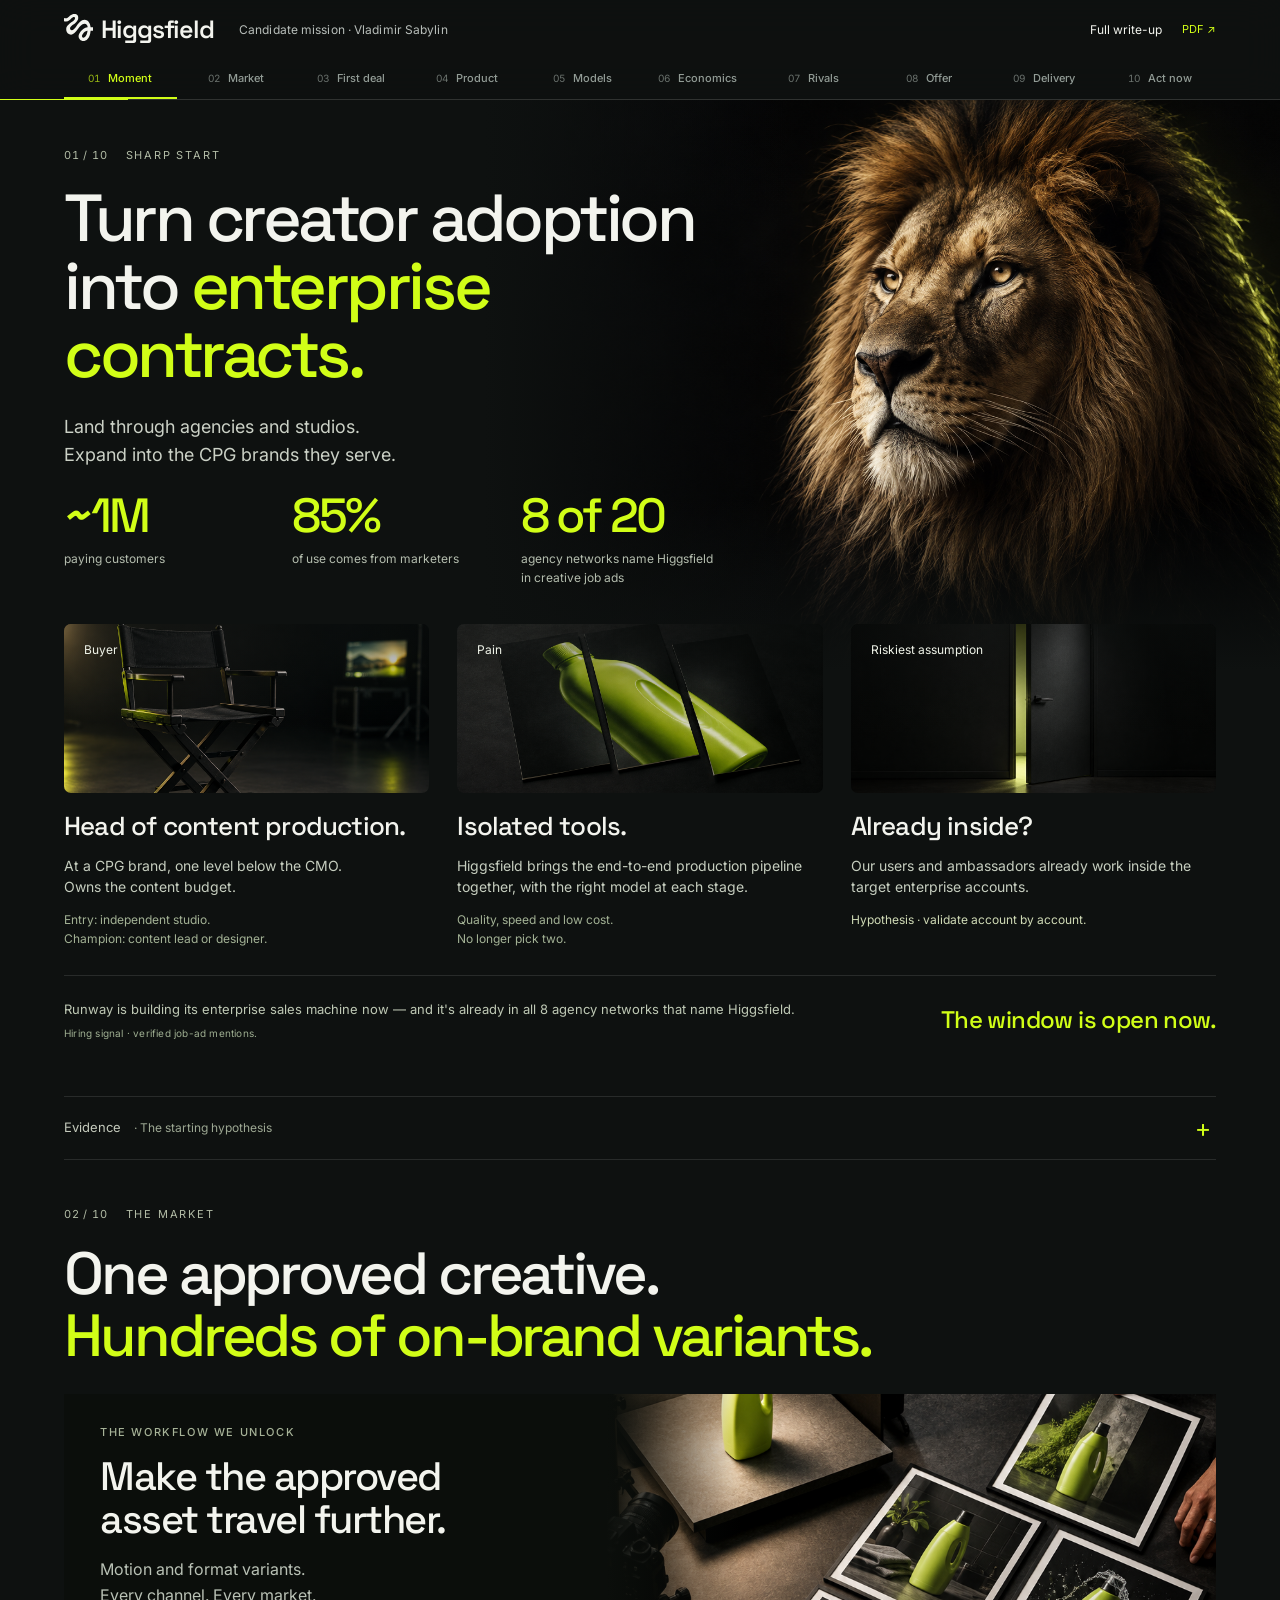
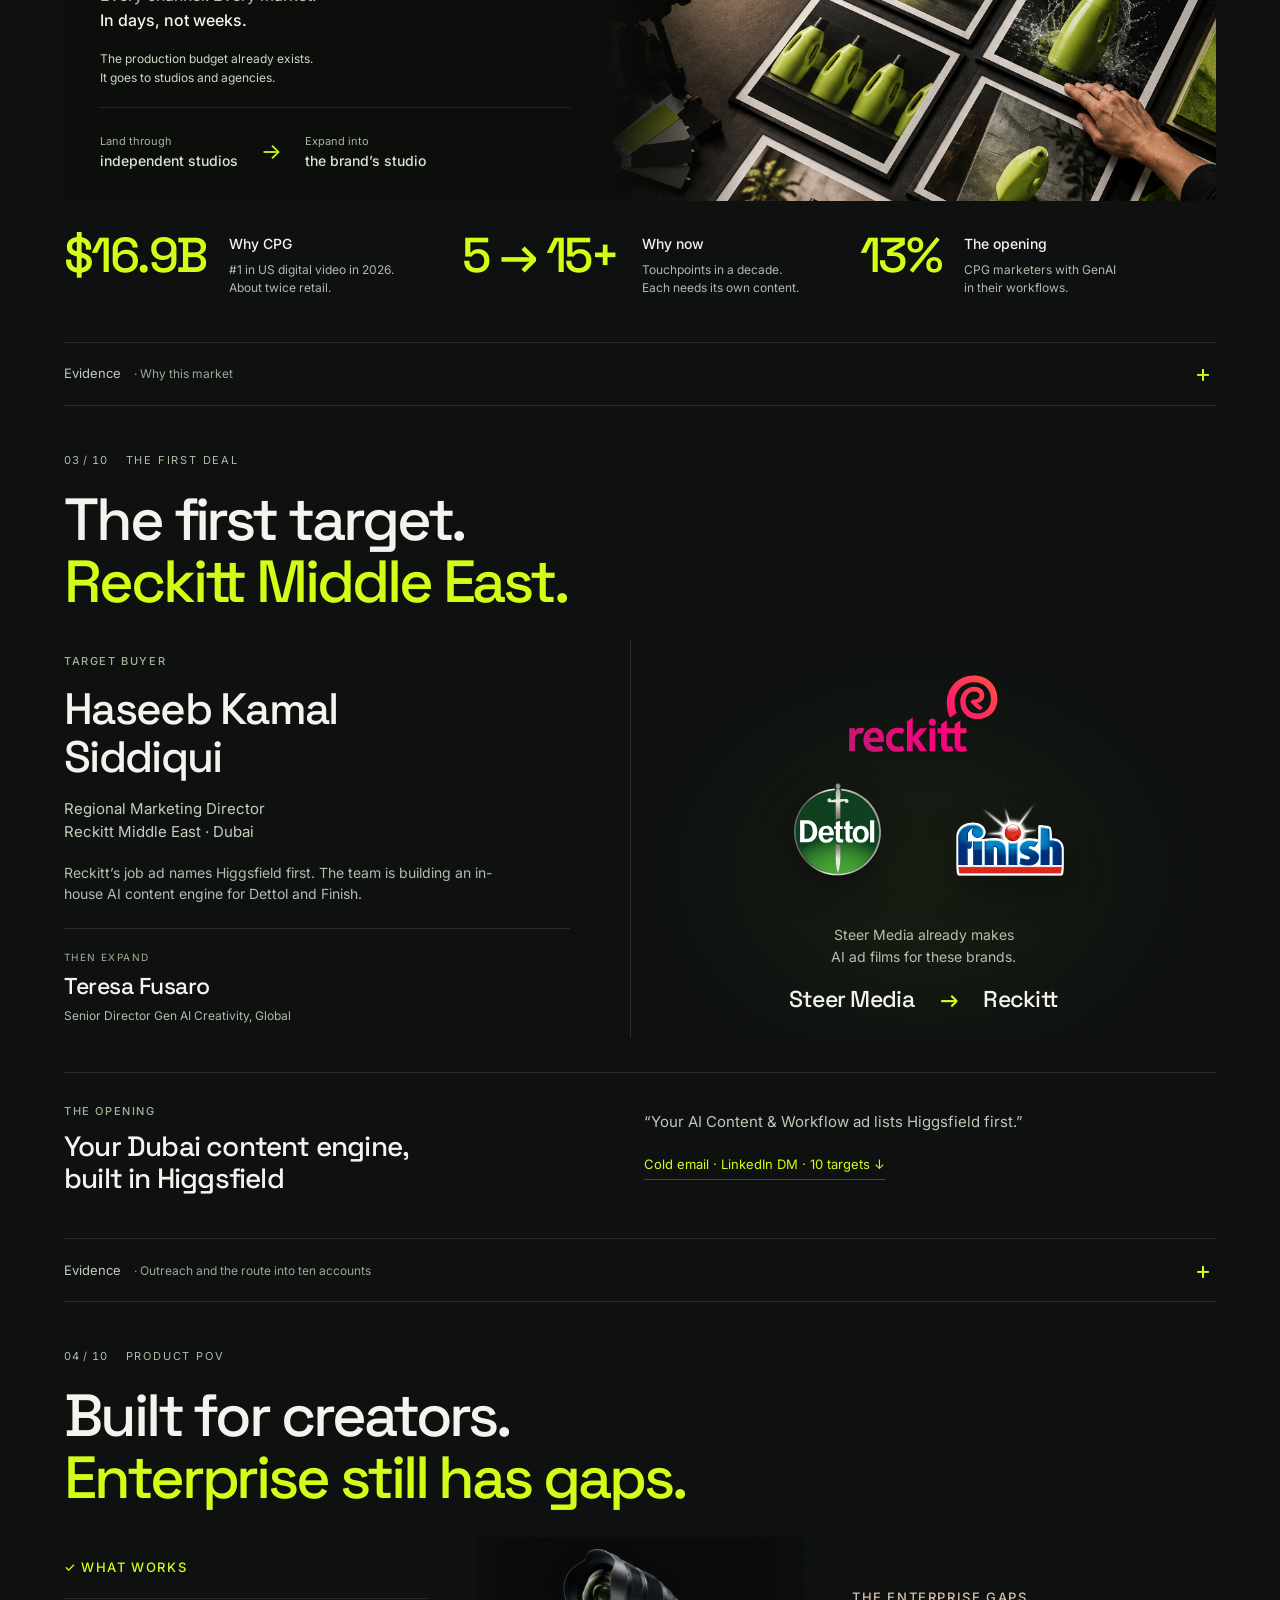
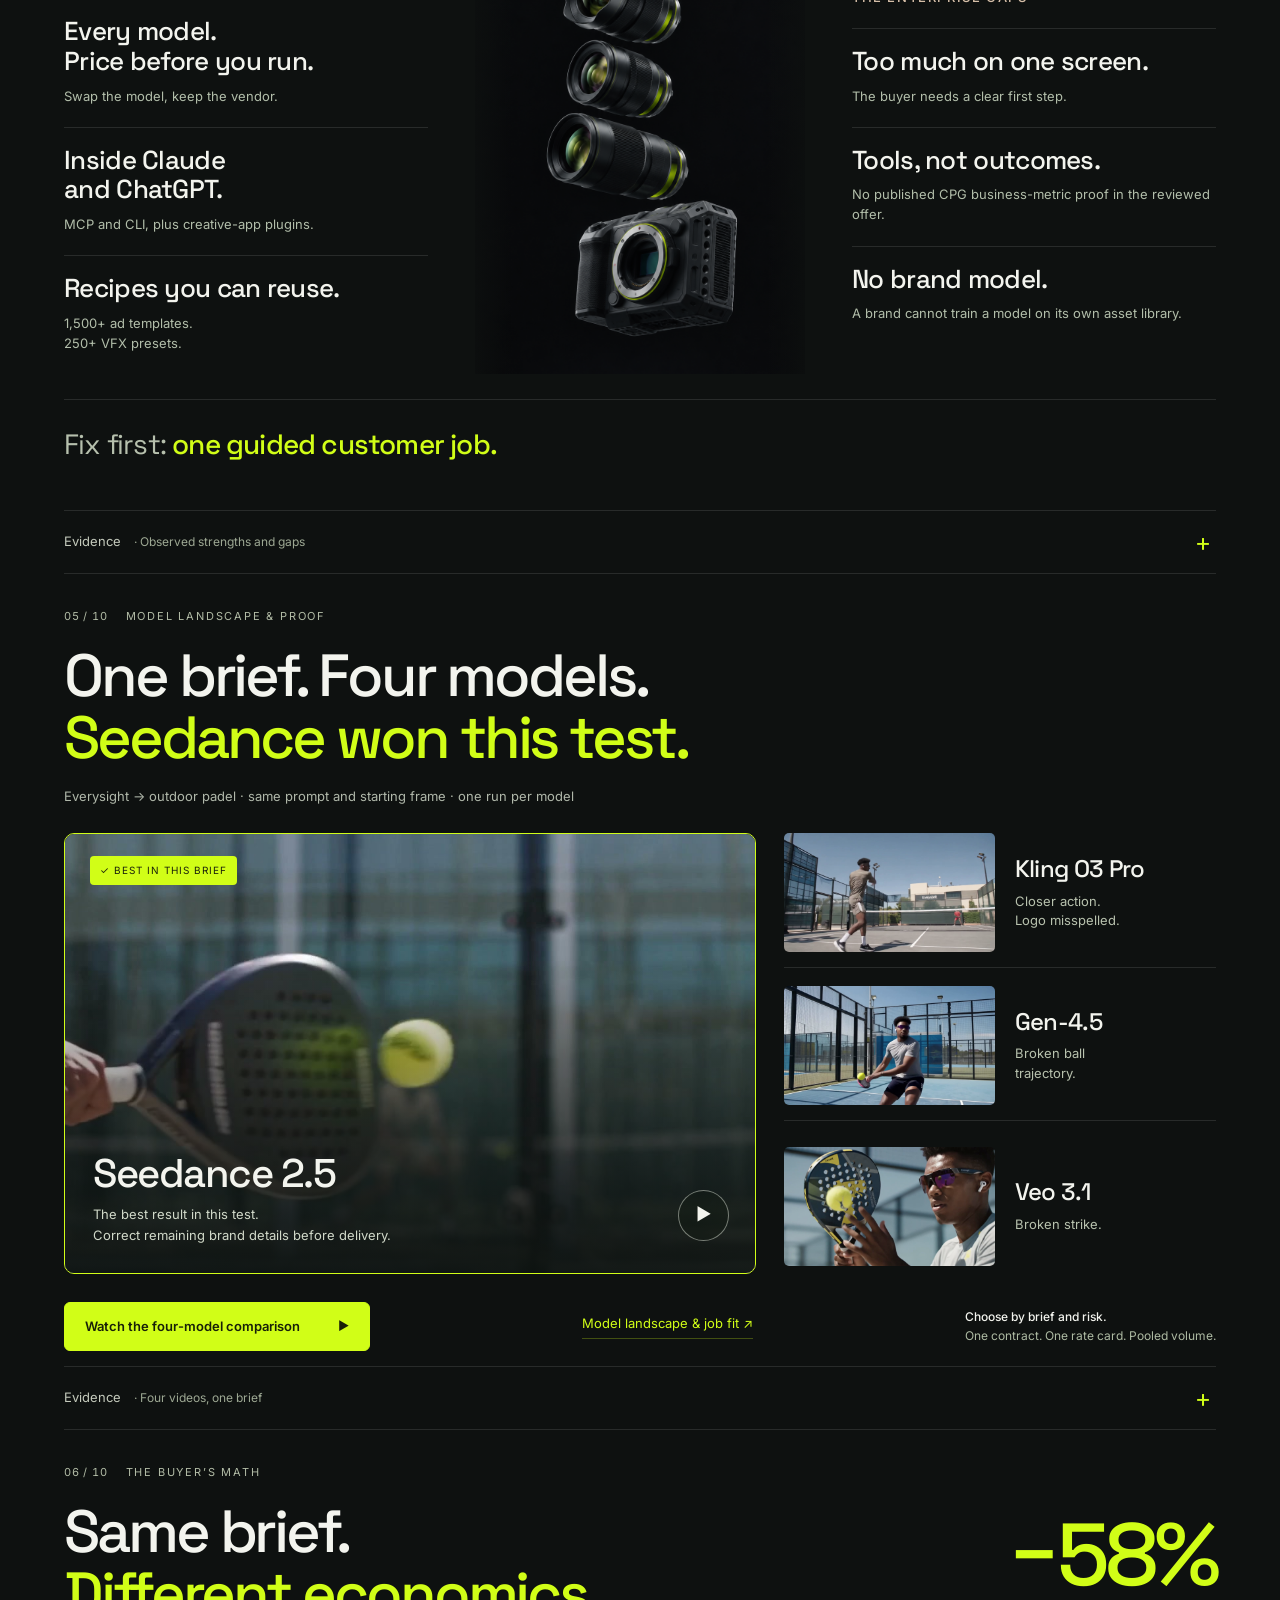
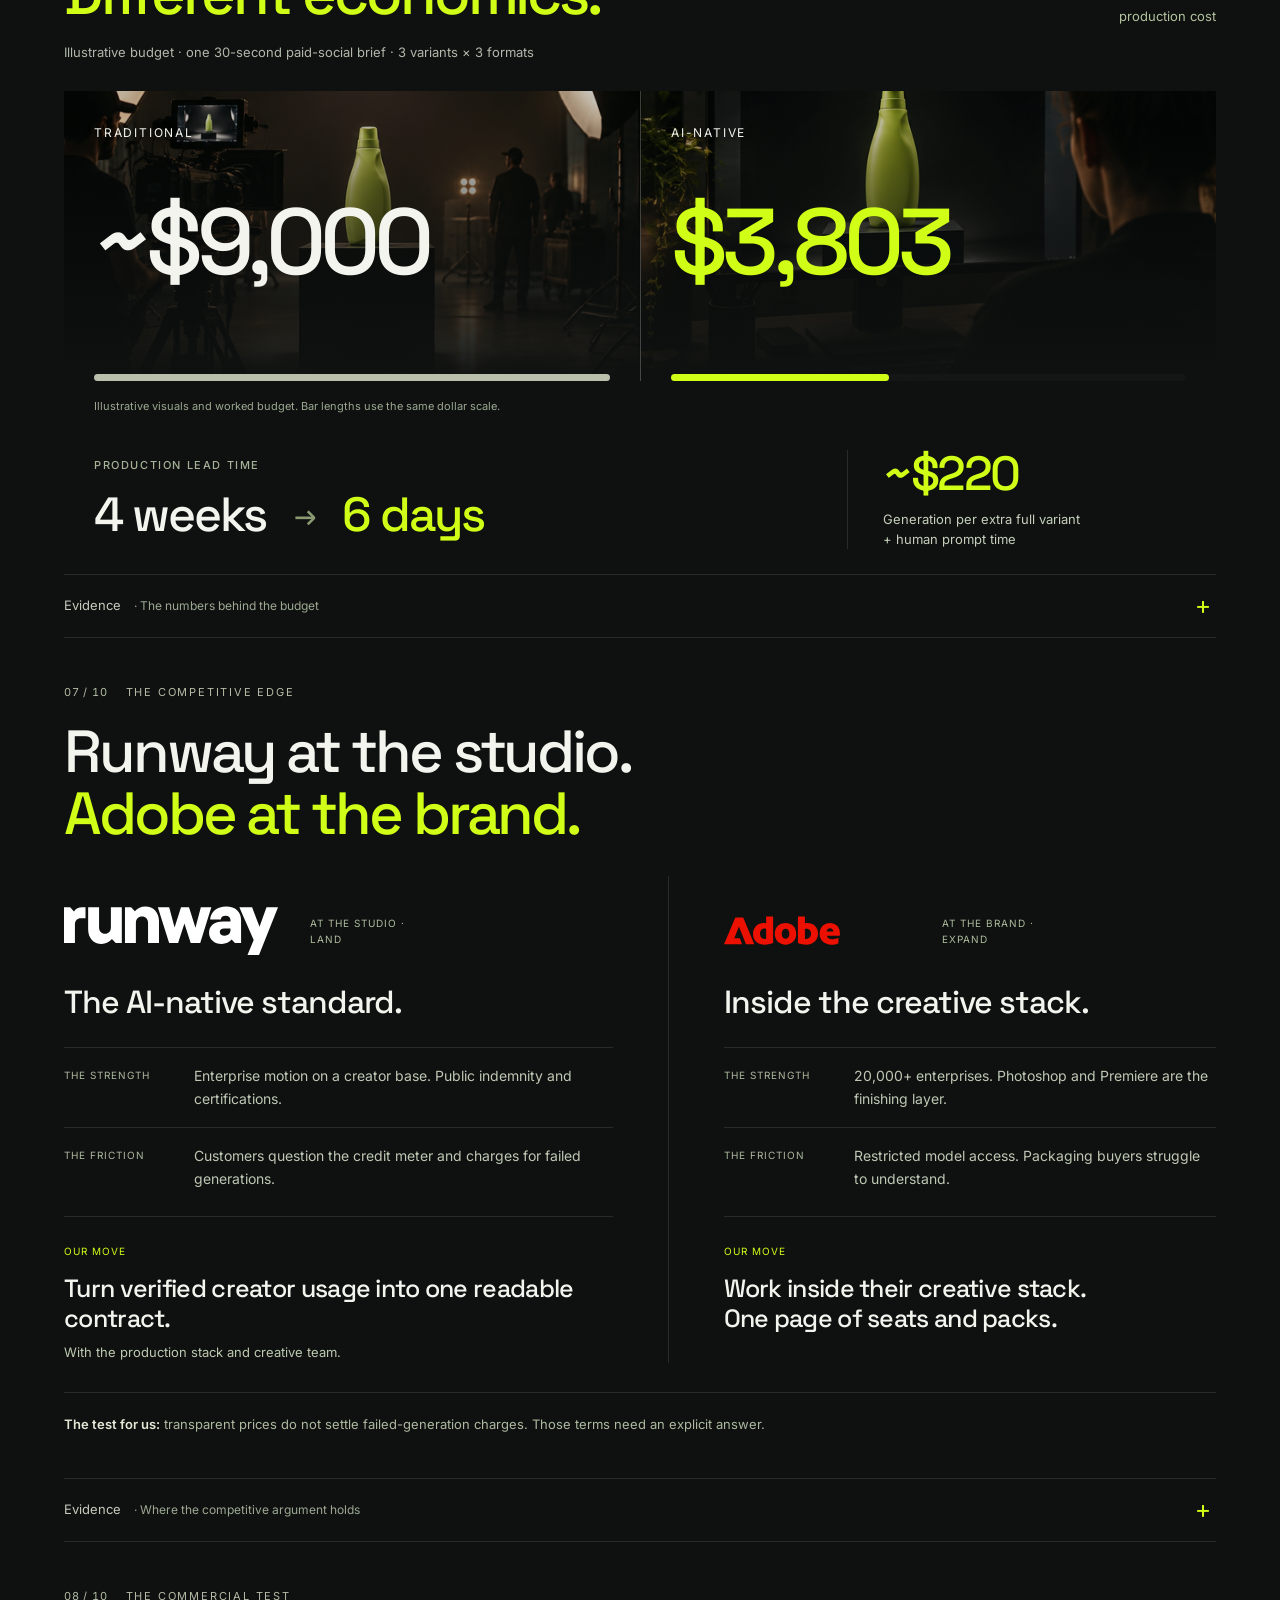
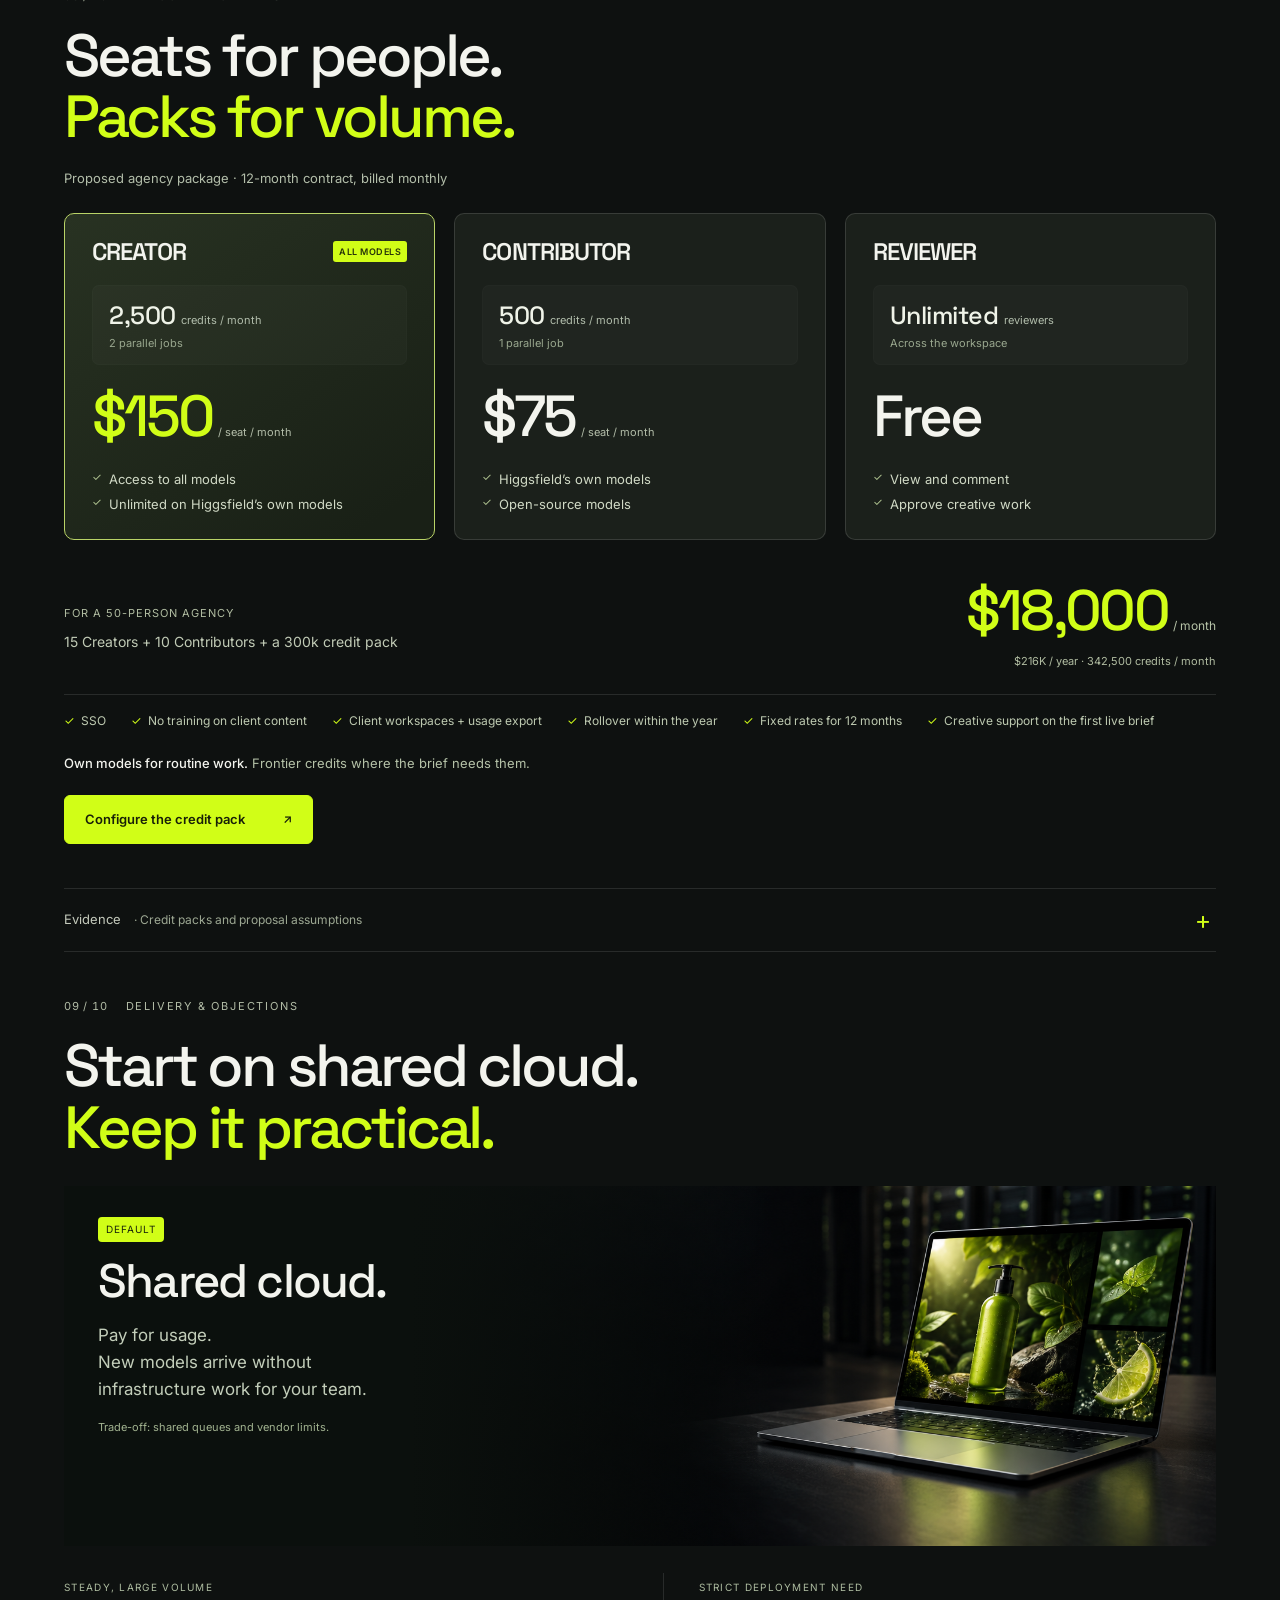
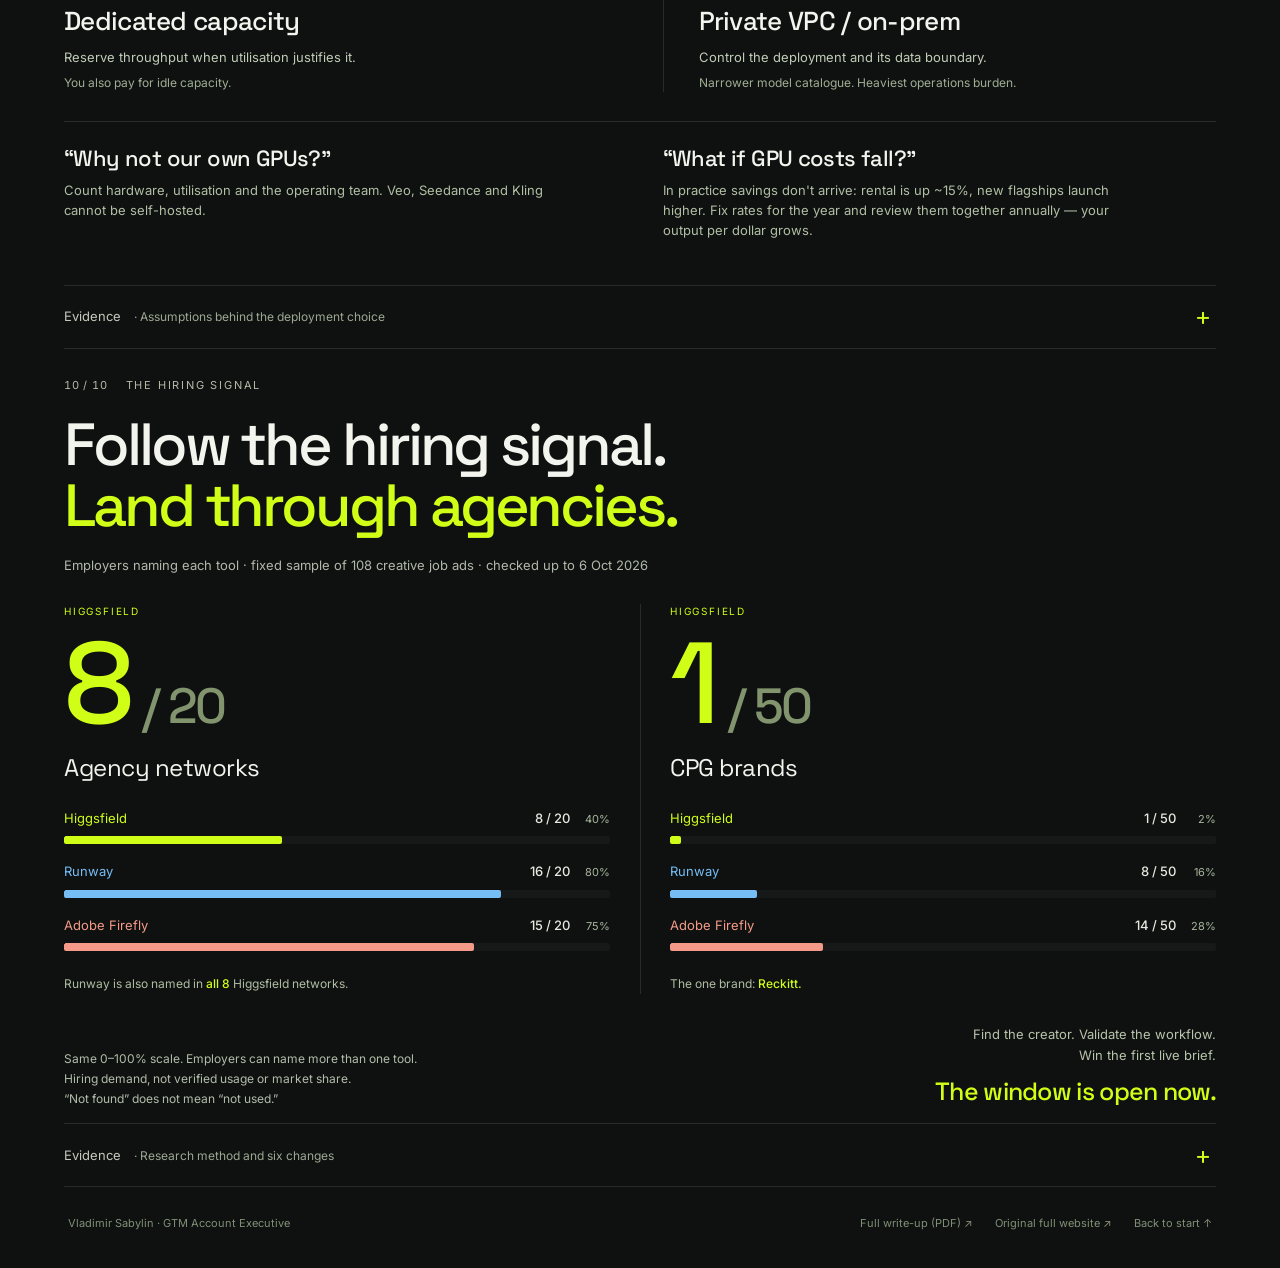
==== commit 92d77bab: "Restore urgency and source-backed GPU and Adobe messaging" ====
--- a/index.html
+++ b/index.html
@@ -1,12 +1,12 @@
 <!DOCTYPE html>
 
-<html lang="en"><head><meta charset="utf-8"/><meta name="viewport" content="width=device-width,initial-scale=1"/><meta name="description" content="Vladimir Sabylin’s Higgsfield enterprise mission: a ten-slide case for turning creator adoption into agency and CPG contracts."/><title>Higgsfield Enterprise · Vladimir Sabylin · 10-slide mission</title><link rel="preconnect" href="https://fonts.googleapis.com"/><link rel="preconnect" href="https://fonts.gstatic.com" crossorigin=""/><link href="https://fonts.googleapis.com/css2?family=Inter:wght@400;500;600;700&family=Space+Grotesk:wght@400;500;600;700&display=swap" rel="stylesheet"/><link rel="stylesheet" href="motion.css?v=visual-3"/><link rel="stylesheet" href="commercial.css?v=visual-3"/><link rel="stylesheet" href="deck.css?v=visual-3"/><link rel="stylesheet" href="visual.css?v=39cbecd02926"/></head><body class="v2"><a class="skip-link" href="#slides">Skip to presentation</a><header class="deck-header"><div class="deck-header-top"><a aria-label="Higgsfield candidate mission" class="brand" href="#slide-1"><span class="logo"><svg aria-hidden="true" fill="none" viewBox="0 0 20 20"><path d="M18.3498 9.83713L18.3339 9.65759C18.1831 7.93447 17.0963 4.69261 14.0816 4.69261C11.8445 4.69261 10.1545 6.97097 8.66311 8.97967C7.47302 10.5883 6.4419 11.9683 5.3073 11.9683C5.00574 11.9357 4.61708 11.7805 4.3792 11.4294C4.16497 11.1108 4.10948 10.7026 4.22046 10.2126C4.39489 9.43684 5.39463 8.7182 6.44963 7.95063C7.02864 7.54238 7.6238 7.10955 8.03634 6.69311C9.22643 5.5091 9.82932 4.65164 9.82932 3.2717C9.82932 1.89176 9.09157 1.20565 8.47276 0.911636C7.23514 0.323844 5.41851 0.666781 4.26026 1.69583C4.08583 1.85922 3.91117 2.01418 3.75243 2.16119C2.58622 3.23097 1.80094 3.95781 0 3.40232V5.63972C2.38791 6.72588 4.39512 4.65164 5.15675 3.69633C5.74372 3.06758 6.36253 2.70006 6.82283 2.70006H6.84671C7.05298 2.70825 7.22741 2.78995 7.35454 2.93696C7.56081 3.18204 7.64018 3.46786 7.60038 3.78622C7.51305 4.45594 6.83875 5.23967 5.60113 6.09713C4.14928 7.10159 1.7218 8.78374 1.53122 10.8987C1.3884 12.4177 2.15003 13.9365 3.34012 14.5243C6.11669 15.8798 7.80665 13.5444 9.5994 11.0783C10.9719 9.1756 12.273 7.37103 14.0818 7.37103C15.7081 7.37103 16.311 8.75916 16.311 9.63301V9.80459L16.1523 9.83713C12.2095 10.5558 10.0595 14.3611 10.0595 16.1167C10.0595 17.8724 11.5034 19.375 13.2804 19.375C15.359 19.375 17.9293 17.5458 18.3419 12.4013L18.3578 12.2136H20V9.83737H18.3498V9.83713ZM16.1998 12.4746C15.8826 15.5531 14.3513 16.9904 13.4232 16.9904C13.0027 16.9904 12.4158 16.631 12.4158 15.9615C12.4158 15.2104 13.5026 12.932 15.946 12.2543L16.2316 12.1808L16.1998 12.4748V12.4746Z" fill="currentColor"></path></svg></span><span class="wordmark">Higgsfield</span></a><span class="candidate-identity">Candidate mission · Vladimir Sabylin</span><a class="pdf-link" href="docs/Higgsfield_Enterprise_Mission_Vladimir_Sabylin.pdf" target="_blank" rel="noopener">Full write-up <span>PDF ↗</span></a></div><nav class="slide-nav" aria-label="Ten slides"><a href="#slide-1" data-nav-slide="1" aria-label="Slide 1: Moment"><span>01</span><b>Moment</b></a><a href="#slide-2" data-nav-slide="2" aria-label="Slide 2: Market"><span>02</span><b>Market</b></a><a href="#slide-3" data-nav-slide="3" aria-label="Slide 3: First deal"><span>03</span><b>First deal</b></a><a href="#slide-4" data-nav-slide="4" aria-label="Slide 4: Product"><span>04</span><b>Product</b></a><a href="#slide-5" data-nav-slide="5" aria-label="Slide 5: Models"><span>05</span><b>Models</b></a><a href="#slide-6" data-nav-slide="6" aria-label="Slide 6: Economics"><span>06</span><b>Economics</b></a><a href="#slide-7" data-nav-slide="7" aria-label="Slide 7: Rivals"><span>07</span><b>Rivals</b></a><a href="#slide-8" data-nav-slide="8" aria-label="Slide 8: Offer"><span>08</span><b>Offer</b></a><a href="#slide-9" data-nav-slide="9" aria-label="Slide 9: Delivery"><span>09</span><b>Delivery</b></a><a href="#slide-10" data-nav-slide="10" aria-label="Slide 10: Act now"><span>10</span><b>Act now</b></a></nav><div class="reading-progress" aria-hidden="true"><i></i></div></header><main id="slides"><section class="slide hero-slide visual-slide" id="slide-1" data-slide="1" data-key="moment" aria-labelledby="slide-1-title"><div class="slide-main"><header class="slide-heading" data-reveal=""><p class="slide-label"><span>01 / 10</span>Sharp Start</p><h2 id="slide-1-title">Turn creator adoption<br/> into <em>enterprise<br class="hero-break"/>  contracts.</em></h2></header><div class="hero-visual sharp-start-scene"><div class="hero-image"><img alt="Lion portrait for Sharp Start" fetchpriority="high" src="assets/sharp-start-lion.png"/><video aria-hidden="true" class="ambient-video" data-src="assets/sharp-start-lion-higgsfield.mp4" id="sharp-start-motion" loop="" muted="" playsinline="" poster="assets/sharp-start-lion.png" preload="none"></video></div><div class="ambient-caption"><button aria-controls="sharp-start-motion" aria-pressed="false" class="ambient-toggle" hidden="" type="button">Play motion</button></div></div>
+<html lang="en"><head><meta charset="utf-8"/><meta name="viewport" content="width=device-width,initial-scale=1"/><meta name="description" content="Vladimir Sabylin’s Higgsfield enterprise mission: a ten-slide case for turning creator adoption into agency and CPG contracts."/><title>Higgsfield Enterprise · Vladimir Sabylin · 10-slide mission</title><link rel="preconnect" href="https://fonts.googleapis.com"/><link rel="preconnect" href="https://fonts.gstatic.com" crossorigin=""/><link href="https://fonts.googleapis.com/css2?family=Inter:wght@400;500;600;700&family=Space+Grotesk:wght@400;500;600;700&display=swap" rel="stylesheet"/><link rel="stylesheet" href="motion.css?v=visual-3"/><link rel="stylesheet" href="commercial.css?v=visual-3"/><link rel="stylesheet" href="deck.css?v=visual-3"/><link rel="stylesheet" href="visual.css?v=fece692b42f2"/></head><body class="v2"><a class="skip-link" href="#slides">Skip to presentation</a><header class="deck-header"><div class="deck-header-top"><a aria-label="Higgsfield candidate mission" class="brand" href="#slide-1"><span class="logo"><svg aria-hidden="true" fill="none" viewBox="0 0 20 20"><path d="M18.3498 9.83713L18.3339 9.65759C18.1831 7.93447 17.0963 4.69261 14.0816 4.69261C11.8445 4.69261 10.1545 6.97097 8.66311 8.97967C7.47302 10.5883 6.4419 11.9683 5.3073 11.9683C5.00574 11.9357 4.61708 11.7805 4.3792 11.4294C4.16497 11.1108 4.10948 10.7026 4.22046 10.2126C4.39489 9.43684 5.39463 8.7182 6.44963 7.95063C7.02864 7.54238 7.6238 7.10955 8.03634 6.69311C9.22643 5.5091 9.82932 4.65164 9.82932 3.2717C9.82932 1.89176 9.09157 1.20565 8.47276 0.911636C7.23514 0.323844 5.41851 0.666781 4.26026 1.69583C4.08583 1.85922 3.91117 2.01418 3.75243 2.16119C2.58622 3.23097 1.80094 3.95781 0 3.40232V5.63972C2.38791 6.72588 4.39512 4.65164 5.15675 3.69633C5.74372 3.06758 6.36253 2.70006 6.82283 2.70006H6.84671C7.05298 2.70825 7.22741 2.78995 7.35454 2.93696C7.56081 3.18204 7.64018 3.46786 7.60038 3.78622C7.51305 4.45594 6.83875 5.23967 5.60113 6.09713C4.14928 7.10159 1.7218 8.78374 1.53122 10.8987C1.3884 12.4177 2.15003 13.9365 3.34012 14.5243C6.11669 15.8798 7.80665 13.5444 9.5994 11.0783C10.9719 9.1756 12.273 7.37103 14.0818 7.37103C15.7081 7.37103 16.311 8.75916 16.311 9.63301V9.80459L16.1523 9.83713C12.2095 10.5558 10.0595 14.3611 10.0595 16.1167C10.0595 17.8724 11.5034 19.375 13.2804 19.375C15.359 19.375 17.9293 17.5458 18.3419 12.4013L18.3578 12.2136H20V9.83737H18.3498V9.83713ZM16.1998 12.4746C15.8826 15.5531 14.3513 16.9904 13.4232 16.9904C13.0027 16.9904 12.4158 16.631 12.4158 15.9615C12.4158 15.2104 13.5026 12.932 15.946 12.2543L16.2316 12.1808L16.1998 12.4748V12.4746Z" fill="currentColor"></path></svg></span><span class="wordmark">Higgsfield</span></a><span class="candidate-identity">Candidate mission · Vladimir Sabylin</span><a class="pdf-link" href="docs/Higgsfield_Enterprise_Mission_Vladimir_Sabylin.pdf" target="_blank" rel="noopener">Full write-up <span>PDF ↗</span></a></div><nav class="slide-nav" aria-label="Ten slides"><a href="#slide-1" data-nav-slide="1" aria-label="Slide 1: Moment"><span>01</span><b>Moment</b></a><a href="#slide-2" data-nav-slide="2" aria-label="Slide 2: Market"><span>02</span><b>Market</b></a><a href="#slide-3" data-nav-slide="3" aria-label="Slide 3: First deal"><span>03</span><b>First deal</b></a><a href="#slide-4" data-nav-slide="4" aria-label="Slide 4: Product"><span>04</span><b>Product</b></a><a href="#slide-5" data-nav-slide="5" aria-label="Slide 5: Models"><span>05</span><b>Models</b></a><a href="#slide-6" data-nav-slide="6" aria-label="Slide 6: Economics"><span>06</span><b>Economics</b></a><a href="#slide-7" data-nav-slide="7" aria-label="Slide 7: Rivals"><span>07</span><b>Rivals</b></a><a href="#slide-8" data-nav-slide="8" aria-label="Slide 8: Offer"><span>08</span><b>Offer</b></a><a href="#slide-9" data-nav-slide="9" aria-label="Slide 9: Delivery"><span>09</span><b>Delivery</b></a><a href="#slide-10" data-nav-slide="10" aria-label="Slide 10: Act now"><span>10</span><b>Act now</b></a></nav><div class="reading-progress" aria-hidden="true"><i></i></div></header><main id="slides"><section class="slide hero-slide visual-slide" id="slide-1" data-slide="1" data-key="moment" aria-labelledby="slide-1-title"><div class="slide-main"><header class="slide-heading" data-reveal=""><p class="slide-label"><span>01 / 10</span>Sharp Start</p><h2 id="slide-1-title">Turn creator adoption<br/> into <em>enterprise<br class="hero-break"/>  contracts.</em></h2></header><div class="hero-visual sharp-start-scene"><div class="hero-image"><img alt="Lion portrait for Sharp Start" fetchpriority="high" src="assets/sharp-start-lion.png"/><video aria-hidden="true" class="ambient-video" data-src="assets/sharp-start-lion-higgsfield.mp4" id="sharp-start-motion" loop="" muted="" playsinline="" poster="assets/sharp-start-lion.png" preload="none"></video></div><div class="ambient-caption"><button aria-controls="sharp-start-motion" aria-pressed="false" class="ambient-toggle" hidden="" type="button">Play motion</button></div></div>
 <p class="hero-thesis">Land through agencies and studios.<br/> Expand into the CPG brands they serve.</p><div class="hero-stats"><div><strong>~1M</strong><span>paying customers</span></div><div><strong>85%</strong><span>of use comes from marketers</span></div><div><strong>8 of 20</strong><span>agency networks name Higgsfield in creative job ads</span></div></div>
 <div class="opening-premises">
 <article><figure data-reveal=""><img src="assets/buyer-chair.png" alt="Illustration: a director’s chair" loading="lazy"/><figcaption>Buyer</figcaption></figure><h3>Head of content production.</h3><p>At a CPG brand, one level below the CMO.<br/> Owns the content budget.</p><small>Entry: independent studio.<br/> Champion: content lead or designer.</small></article>
 <article><figure data-reveal=""><img src="assets/pain-fragments.png" alt="Illustration: separated pieces of one product image" loading="lazy"/><figcaption>Pain</figcaption></figure><h3>Isolated tools.</h3><p>Higgsfield brings the end-to-end production pipeline together, with the right model at each stage.</p><small>Quality, speed and low cost.<br/> No longer pick two.</small></article>
 <article><figure data-reveal=""><img src="assets/assumption-door.png" alt="Illustration: an open door, a metaphor for the account-entry hypothesis" loading="lazy"/><figcaption>Riskiest assumption</figcaption></figure><h3>Already inside?</h3><p>Our users and ambassadors already work inside the target enterprise accounts.</p><small class="hypothesis-label">Hypothesis · validate account by account.</small></article>
-</div></div><details class="evidence" id="evidence-1"><summary aria-label="Evidence: The starting hypothesis"><span>Evidence <span class="evidence-name">· The starting hypothesis</span></span><span class="evidence-sign" aria-hidden="true">+</span></summary><div class="evidence-body"><ul><li>Higgsfield reported ~1M paying customers in September 2026; the 85% marketer-use figure is from January 2026.</li><li>The job-ad study is a hiring signal, not verified product usage.</li><li>The proposed motion: identify an existing creator, prove one live workflow, then turn usage into a company contract.</li></ul><p><strong>Buyer scope:</strong> the content budget spans the brand’s in-house studio and its agencies. The studio is an entry point; the content lead or designer is the champion.</p><div class="source-chips"><a class="source-chip" href="https://higgsfield.ai/blog/higgsfield-1b-annualized-revenue-run-rate" target="_blank" rel="noopener">Higgsfield, Sept 2026 ↗</a><a class="source-chip" href="https://finance.yahoo.com/news/higgsfield-announces-130m-series-reports-140000625.html" target="_blank" rel="noopener">Higgsfield, Jan 2026 ↗</a><a class="source-chip" href="docs/Higgsfield_Enterprise_Mission_Vladimir_Sabylin.pdf#page=2" target="_blank" rel="noopener">PDF · p. 2 ↗</a><a class="source-chip" href="docs/Higgsfield_Enterprise_Mission_Vladimir_Sabylin.pdf#page=17" target="_blank" rel="noopener">PDF · p. 17 ↗</a></div><button class="close-evidence" type="button" data-close-evidence="evidence-1">Close evidence ↑</button></div></details></section><section class="slide visual-slide" id="slide-2" data-slide="2" data-key="market" aria-labelledby="slide-2-title"><div class="slide-main"><header class="slide-heading" data-reveal=""><p class="slide-label"><span>02 / 10</span>The market</p><h2 id="slide-2-title">One approved creative.<br/> <em>Hundreds of on-brand variants.</em></h2></header>
+</div><div class="hero-urgency"><p>Runway is building its enterprise sales machine now — and it's already in all 8 agency networks that name Higgsfield.<small>Hiring signal · verified job-ad mentions.</small></p><strong>The window is open now.</strong></div></div><details class="evidence" id="evidence-1"><summary aria-label="Evidence: The starting hypothesis"><span>Evidence <span class="evidence-name">· The starting hypothesis</span></span><span class="evidence-sign" aria-hidden="true">+</span></summary><div class="evidence-body"><ul><li>Higgsfield reported ~1M paying customers in September 2026; the 85% marketer-use figure is from January 2026.</li><li>The job-ad study is a hiring signal, not verified product usage.</li><li>The proposed motion: identify an existing creator, prove one live workflow, then turn usage into a company contract.</li></ul><p><strong>Buyer scope:</strong> the content budget spans the brand’s in-house studio and its agencies. The studio is an entry point; the content lead or designer is the champion.</p><p><strong>Why now:</strong> Runway is building its enterprise sales team (Part 4). Here, ‘in all 8’ means named in the verified job ads of all eight agency networks that also name Higgsfield (Part 5), not confirmed product usage.</p><div class="source-chips"><a class="source-chip" href="https://higgsfield.ai/blog/higgsfield-1b-annualized-revenue-run-rate" target="_blank" rel="noopener">Higgsfield, Sept 2026 ↗</a><a class="source-chip" href="https://finance.yahoo.com/news/higgsfield-announces-130m-series-reports-140000625.html" target="_blank" rel="noopener">Higgsfield, Jan 2026 ↗</a><a class="source-chip" href="docs/Higgsfield_Enterprise_Mission_Vladimir_Sabylin.pdf#page=2" target="_blank" rel="noopener">PDF · p. 2 ↗</a><a class="source-chip" href="docs/Higgsfield_Enterprise_Mission_Vladimir_Sabylin.pdf#page=17" target="_blank" rel="noopener">PDF · p. 17 ↗</a></div><button class="close-evidence" type="button" data-close-evidence="evidence-1">Close evidence ↑</button></div></details></section><section class="slide visual-slide" id="slide-2" data-slide="2" data-key="market" aria-labelledby="slide-2-title"><div class="slide-main"><header class="slide-heading" data-reveal=""><p class="slide-label"><span>02 / 10</span>The market</p><h2 id="slide-2-title">One approved creative.<br/> <em>Hundreds of on-brand variants.</em></h2></header>
 <div class="market-scene" data-reveal=""><div class="market-story"><p class="visual-kicker">THE WORKFLOW WE UNLOCK</p><h3>Make the approved<br/> asset travel further.</h3><p>Motion and format variants.<br/> Every channel. Every market.<br/> <strong>In days, not weeks.</strong></p><p class="budget-thesis">The production budget already exists.<br/> It goes to studios and agencies.</p><div class="simple-route"><span>Land through<br/> <strong>independent studios</strong></span><b aria-hidden="true">→</b><span>Expand into<br/> <strong>the brand’s studio</strong></span></div></div><figure><img src="assets/studio-system-higgsfield.png" alt="Illustration: a studio turns one product shot into campaign formats" loading="lazy"/></figure></div>
 <div class="market-numbers"><article><strong>$16.9B</strong><h3>Why CPG</h3><p>#1 in US digital video in 2026.<br/> About twice retail.</p></article><article><strong>5 → 15+</strong><h3>Why now</h3><p>Touchpoints in a decade.<br/> Each needs its own content.</p></article><article><strong>13%</strong><h3>The opening</h3><p>CPG marketers with GenAI<br/> in their workflows.</p></article></div></div><details class="evidence" id="evidence-2"><summary aria-label="Evidence: Why this market"><span>Evidence <span class="evidence-name">· Why this market</span></span><span class="evidence-sign" aria-hidden="true">+</span></summary><div class="evidence-body"><ul><li>Brands spend roughly $19 on content production for every $31 on media.</li><li>CPG puts about 35% of digital spend into social — more than other industries in the cited research.</li><li>GenAI video buyers made or finished 24% of ads with it in 2025; 43% is the 2027 forecast.</li><li>About 75% of CPG companies remain in pilots; around 60% are bringing content creation in-house.</li></ul><div class="source-chips"><a class="source-chip" href="https://wfanet.org/knowledge/item/2025/03/25/wfa-research-reveals-new-trends-showing-how-brands-are-responding-to-changes-in-content-production" target="_blank" rel="noopener">WFA, 2025 ↗</a><a class="source-chip" href="https://www.iab.com/wp-content/uploads/2026/07/2026_IAB_Digital_Video_Ad_Spend_and_Strategy_Full_Report.pdf" target="_blank" rel="noopener">IAB, 2026 ↗</a><a class="source-chip" href="https://www.bcg.com/publications/2026/the-ai-forward-cpg-marketing-organization" target="_blank" rel="noopener">BCG, Feb 2026 ↗</a><a class="source-chip" href="docs/Higgsfield_Enterprise_Mission_Vladimir_Sabylin.pdf#page=3" target="_blank" rel="noopener">PDF · p. 3 ↗</a></div><button class="close-evidence" type="button" data-close-evidence="evidence-2">Close evidence ↑</button></div></details></section><section class="slide visual-slide" id="slide-3" data-slide="3" data-key="first-deal" aria-labelledby="slide-3-title"><div class="slide-main"><header class="slide-heading" data-reveal=""><p class="slide-label"><span>03 / 10</span>The first deal</p><h2 id="slide-3-title">The first target.<br/> <em>Reckitt Middle East.</em></h2></header>
 <div class="deal-scene"><div class="deal-buyer"><p class="visual-kicker">TARGET BUYER</p><h3>Haseeb Kamal<br/> Siddiqui</h3><p class="person-role">Regional Marketing Director<br/> Reckitt Middle East · Dubai</p><p>Reckitt’s job ad names Higgsfield first. The team is building an in-house AI content engine for Dettol and Finish.</p><div class="expand-person"><span>THEN EXPAND</span><strong>Teresa Fusaro</strong><p>Senior Director Gen AI Creativity, Global</p></div></div><div class="brand-stage" data-reveal=""><img class="deal-reckitt" src="assets/reckitt.svg" alt="Reckitt"/><div class="brand-products"><img src="assets/dettol.svg" alt="Dettol"/><img src="assets/finish.svg" alt="Finish"/></div><p>Steer Media already makes<br/> AI ad films for these brands.</p><div class="deal-route">Steer Media <span aria-hidden="true">→</span> Reckitt</div></div></div>
@@ -179,10 +179,10 @@
 </section><p class="evidence-note">Assumption from the proposal: ~340k credits a month ≈ 50 new 30-second ads, ~170 versions and 10,000 images. Versions here are lighter adaptations, not 170 additional full productions.</p><p class="evidence-note">Why this shape: CEO-reported gross margins are over 80% on own/open models and 20–30% on rented frontier models. The package steers routine work toward the former.</p><div class="source-chips"><a class="source-chip" href="https://higgsfield.ai/pricing" target="_blank" rel="noopener">Higgsfield pricing ↗</a><a class="source-chip" href="https://www.youtube.com/watch?v=jszn8rFtxm4" target="_blank" rel="noopener">CEO on 20VC, Sept 2026 ↗</a><a class="source-chip" href="docs/Higgsfield_Enterprise_Mission_Vladimir_Sabylin.pdf#page=5" target="_blank" rel="noopener">PDF · pp. 5–6 ↗</a></div><button class="close-evidence" type="button" data-close-evidence="evidence-8">Close evidence ↑</button></div></details></section><section class="slide visual-slide" id="slide-9" data-slide="9" data-key="infrastructure" aria-labelledby="slide-9-title"><div class="slide-main"><header class="slide-heading" data-reveal=""><p class="slide-label"><span>09 / 10</span>Delivery & objections</p><h2 id="slide-9-title">Start on shared cloud.<br/> <em>Keep it practical.</em></h2></header>
 <div class="delivery-hero" data-reveal=""><figure><img src="assets/cloud-production-higgsfield.png" alt="Illustration: a creator workstation with computing infrastructure in the background" loading="lazy"/></figure><div class="shared-copy"><span class="default-pill">DEFAULT</span><h3>Shared cloud.</h3><p>Pay for usage.<br/> New models arrive without<br/> infrastructure work for your team.</p><small>Trade-off: shared queues and vendor limits.</small></div></div>
 <div class="delivery-options"><article><span>STEADY, LARGE VOLUME</span><h3>Dedicated capacity</h3><p>Reserve throughput when utilisation justifies it.</p><small>You also pay for idle capacity.</small></article><article><span>STRICT DEPLOYMENT NEED</span><h3>Private VPC / on-prem</h3><p>Control the deployment and its data boundary.</p><small>Narrower model catalogue. Heaviest operations burden.</small></article></div>
-<div class="delivery-objections"><article><h3>“Why not our own GPUs?”</h3><p>Count hardware, utilisation and the operating team. Veo, Seedance and Kling cannot be self-hosted.</p></article><article><h3>“What if GPU costs fall?”</h3><p>Fix rates for the year. Review annually. Model cost and output per dollar also change.</p></article></div></div><details class="evidence" id="evidence-9"><summary aria-label="Evidence: Assumptions behind the deployment choice"><span>Evidence <span class="evidence-name">· Assumptions behind the deployment choice</span></span><span class="evidence-sign" aria-hidden="true">+</span></summary><div class="evidence-body"><ul><li>The source’s self-hosted example uses an ~$285K 8×H100 server plus power, hosting and a 3–4-person team: ~$1.2M a year.</li><li>At full utilisation, it estimates ~$6 per raw 5s / 720p Wan 2.2 clip. Cloud examples are $0.35–0.44 on different models — Kling 3.0 / Wan 3.0. This is not a like-for-like quality benchmark.</li><li>Private deployment is limited by model availability, licence and hardware requirements. Open weights do not automatically permit a particular geography or commercial use.</li><li>Shared and dedicated frontier-model calls still go to model vendors. Deployment choice does not remove the need to check data routing.</li></ul><div class="source-chips"><a class="source-chip" href="https://www.together.ai/pricing" target="_blank" rel="noopener">Together ↗</a><a class="source-chip" href="https://trust.higgsfield.ai/" target="_blank" rel="noopener">Trust Center ↗</a><a class="source-chip" href="docs/Higgsfield_Enterprise_Mission_Vladimir_Sabylin.pdf#page=10" target="_blank" rel="noopener">PDF · p. 10 ↗</a></div><button class="close-evidence" type="button" data-close-evidence="evidence-9">Close evidence ↑</button></div></details></section><section class="slide visual-slide" id="slide-10" data-slide="10" data-key="act" aria-labelledby="slide-10-title"><div class="slide-main"><header class="slide-heading" data-reveal=""><p class="slide-label"><span>10 / 10</span>The hiring signal</p><h2 id="slide-10-title">Follow the hiring signal.<br/> <em>Land through agencies.</em></h2></header>
+<div class="delivery-objections"><article><h3>“Why not our own GPUs?”</h3><p>Count hardware, utilisation and the operating team. Veo, Seedance and Kling cannot be self-hosted.</p></article><article><h3>“What if GPU costs fall?”</h3><p>In practice savings don't arrive: rental is up ~15%, new flagships launch higher. Fix rates for the year and review them together annually — your output per dollar grows.</p></article></div></div><details class="evidence" id="evidence-9"><summary aria-label="Evidence: Assumptions behind the deployment choice"><span>Evidence <span class="evidence-name">· Assumptions behind the deployment choice</span></span><span class="evidence-sign" aria-hidden="true">+</span></summary><div class="evidence-body"><ul><li>The source’s self-hosted example uses an ~$285K 8×H100 server plus power, hosting and a 3–4-person team: ~$1.2M a year.</li><li>At full utilisation, it estimates ~$6 per raw 5s / 720p Wan 2.2 clip. Cloud examples are $0.35–0.44 on different models — Kling 3.0 / Wan 3.0. This is not a like-for-like quality benchmark.</li><li>Private deployment is limited by model availability, licence and hardware requirements. Open weights do not automatically permit a particular geography or commercial use.</li><li>Shared and dedicated frontier-model calls still go to model vendors. Deployment choice does not remove the need to check data routing.</li></ul><p><strong>GPU pricing context:</strong> the October 2026 analysis records rental up ~15% and Seedance 2.5 at ~50% above 2.0. Individual models can still get cheaper: Veo fell from $0.75 to $0.40 per second. Fewer tries per approved asset are the customer benefit; rates are reviewed together annually.</p><div class="source-chips"><a class="source-chip" href="https://www.together.ai/pricing" target="_blank" rel="noopener">Together ↗</a><a class="source-chip" href="https://trust.higgsfield.ai/" target="_blank" rel="noopener">Trust Center ↗</a><a class="source-chip" href="docs/Higgsfield_Enterprise_Mission_Vladimir_Sabylin.pdf#page=10" target="_blank" rel="noopener">PDF · p. 10 ↗</a><a class="source-chip" href="https://getdeploying.com/gpu-price-trends" target="_blank" rel="noopener">GPU rental trend ↗</a><a class="source-chip" href="https://developers.googleblog.com/veo-3-and-veo-3-fast-new-pricing-new-configurations-and-better-resolution/" target="_blank" rel="noopener">Veo pricing ↗</a><a class="source-chip" href="https://artificialanalysis.ai/video/leaderboard/text-to-video" target="_blank" rel="noopener">Model pricing ↗</a></div><button class="close-evidence" type="button" data-close-evidence="evidence-9">Close evidence ↑</button></div></details></section><section class="slide visual-slide" id="slide-10" data-slide="10" data-key="act" aria-labelledby="slide-10-title"><div class="slide-main"><header class="slide-heading" data-reveal=""><p class="slide-label"><span>10 / 10</span>The hiring signal</p><h2 id="slide-10-title">Follow the hiring signal.<br/> <em>Land through agencies.</em></h2></header>
 <p class="visual-scope">Employers naming each tool · fixed sample of 108 creative job ads · checked up to 6 Oct 2026</p>
 <div class="hiring-halves" data-reveal=""><article><p class="signal-kicker">HIGGSFIELD</p><div class="signal-number">8<span>/ 20</span></div><h3>Agency networks</h3><div class="tool-signals"><div class="tool-signal higgsfield"><div class="tool-signal-label"><span>Higgsfield</span><span><strong>8 / 20</strong><small>40%</small></span></div><div class="tool-track" aria-hidden="true"><i style="width:40%"></i></div></div><div class="tool-signal runway"><div class="tool-signal-label"><span>Runway</span><span><strong>16 / 20</strong><small>80%</small></span></div><div class="tool-track" aria-hidden="true"><i style="width:80%"></i></div></div><div class="tool-signal firefly"><div class="tool-signal-label"><span>Adobe Firefly</span><span><strong>15 / 20</strong><small>75%</small></span></div><div class="tool-track" aria-hidden="true"><i style="width:75%"></i></div></div></div><p>Runway is also named in <strong>all 8</strong> Higgsfield networks.</p></article><article><p class="signal-kicker">HIGGSFIELD</p><div class="signal-number">1<span>/ 50</span></div><h3>CPG brands</h3><div class="tool-signals"><div class="tool-signal higgsfield"><div class="tool-signal-label"><span>Higgsfield</span><span><strong>1 / 50</strong><small>2%</small></span></div><div class="tool-track" aria-hidden="true"><i style="width:2%"></i></div></div><div class="tool-signal runway"><div class="tool-signal-label"><span>Runway</span><span><strong>8 / 50</strong><small>16%</small></span></div><div class="tool-track" aria-hidden="true"><i style="width:16%"></i></div></div><div class="tool-signal firefly"><div class="tool-signal-label"><span>Adobe Firefly</span><span><strong>14 / 50</strong><small>28%</small></span></div><div class="tool-track" aria-hidden="true"><i style="width:28%"></i></div></div></div><p>The one brand: <strong>Reckitt.</strong></p></article></div>
-<div class="hiring-bottom"><div><p>Same 0–100% scale. Employers can name more than one tool.<br/> Hiring demand, not verified usage or market share.<br/> “Not found” does not mean “not used.”</p></div><p class="final-thought"><span>EVERY WEEK</span>Spot the stack → choose the play.<br/> <strong>Send the first email.</strong></p></div></div><details class="evidence" id="evidence-10"><summary aria-label="Evidence: Research method and six changes"><span>Evidence <span class="evidence-name">· Research method and six changes</span></span><span class="evidence-sign" aria-hidden="true">+</span></summary><div class="evidence-body"><p>Fixed sample, not a revenue top-50. An employer counts once it has at least one verified ad naming the tool. 67 of 108 ads have no confirmed publication date.</p><p><strong>Expert check:</strong> one conversation with Sergey — 25+ years in marketing, with senior roles at SAP, Nestlé, Danone and Evyap — changed six choices. These are hypotheses to test, not independent proof.</p><div class="table-scroll"><table class="expert-table"><thead><tr><th>What he told me</th><th>What I changed</th></tr></thead><tbody><tr><td>Enterprise adoption is not sold top-down.</td><td>Land through an existing creator.</td></tr><tr><td>The CMO is far from content production.</td><td>Target the buyer one level below.</td></tr><tr><td>Agencies handle adaptation work.</td><td>Land through the independent studio.</td></tr><tr><td>1–2 people can adapt content for 150 markets.</td><td>Price producers, not the whole company.</td></tr><tr><td>Speed and the brand book matter.</td><td>Lead with speed and brand consistency.</td></tr><tr><td>The team can build its own workflow.</td><td>Treat DIY as a competitor.</td></tr></tbody></table></div><div class="hiring-detail"><h3>The full hiring signal.</h3><div class="table-scroll"><table class="conquest-table">
+<div class="hiring-bottom"><div><p>Same 0–100% scale. Employers can name more than one tool.<br/> Hiring demand, not verified usage or market share.<br/> “Not found” does not mean “not used.”</p></div><p class="final-thought"><small>Find the creator. Validate the workflow.<br/> Win the first live brief.</small><strong>The window is open now.</strong></p></div></div><details class="evidence" id="evidence-10"><summary aria-label="Evidence: Research method and six changes"><span>Evidence <span class="evidence-name">· Research method and six changes</span></span><span class="evidence-sign" aria-hidden="true">+</span></summary><div class="evidence-body"><p>Fixed sample, not a revenue top-50. An employer counts once it has at least one verified ad naming the tool. 67 of 108 ads have no confirmed publication date.</p><p><strong>Expert check:</strong> one conversation with Sergey — 25+ years in marketing, with senior roles at SAP, Nestlé, Danone and Evyap — changed six choices. These are hypotheses to test, not independent proof.</p><div class="table-scroll"><table class="expert-table"><thead><tr><th>What he told me</th><th>What I changed</th></tr></thead><tbody><tr><td>Enterprise adoption is not sold top-down.</td><td>Land through an existing creator.</td></tr><tr><td>The CMO is far from content production.</td><td>Target the buyer one level below.</td></tr><tr><td>Agencies handle adaptation work.</td><td>Land through the independent studio.</td></tr><tr><td>1–2 people can adapt content for 150 markets.</td><td>Price producers, not the whole company.</td></tr><tr><td>Speed and the brand book matter.</td><td>Lead with speed and brand consistency.</td></tr><tr><td>The team can build its own workflow.</td><td>Treat DIY as a competitor.</td></tr></tbody></table></div><div class="hiring-detail"><h3>The full hiring signal.</h3><div class="table-scroll"><table class="conquest-table">
 <thead>
 <tr>
 <th>Employers naming the tool</th>
@@ -203,4 +203,4 @@
 <td style="--share:80%">16 (80%)</td>
 <td style="--share:40%"><strong>8 (40%)</strong></td>
 </tr>
-</tbody></table></div><div class="action-cards"><article class="reason-card"><h3>Make it a standard.</h3><p><span class="signal-chip">8 / 20 agency networks</span><q>Your job ads ask for Higgsfield. Let’s make it a standard, not a personal card.</q></p></article><article class="reason-card"><h3>Come in through Adobe.</h3><p><span class="signal-chip">Firefly at 14 / 50 brands</span><q>Your team lives in Premiere.</q><span class="action-explain">Show the expanded model workflow inside their existing tools.</span></p></article><article class="reason-card"><h3>One brief. Both tools.</h3><p><span class="signal-chip">Runway in all 8 Higgsfield networks</span><q>Your job ads name both tools.</q><span class="action-explain">One live brief. The same reviewers. Cost per approved asset.</span></p></article></div></div><div class="source-chips"><a class="source-chip" href="https://www.monks.com/careers/6180154004/job?gh_jid=6180154004" target="_blank" rel="noopener">Monks ↗</a><a class="source-chip" href="https://lb.linkedin.com/jobs/view/digital-art-director-motion%2Bai-at-fp7-mccann-4384477004" target="_blank" rel="noopener">LinkedIn ↗</a><a class="source-chip" href="docs/Higgsfield_Enterprise_Mission_Vladimir_Sabylin.pdf#page=17" target="_blank" rel="noopener">PDF · pp. 17–18 ↗</a></div><button class="close-evidence" type="button" data-close-evidence="evidence-10">Close evidence ↑</button></div></details></section></main><footer class="deck-footer"><span>Vladimir Sabylin · GTM Account Executive</span><div><a href="docs/Higgsfield_Enterprise_Mission_Vladimir_Sabylin.pdf" target="_blank" rel="noopener">Full write-up (PDF) ↗</a><a href="/full/">Original full website ↗</a><a href="#slide-1">Back to start ↑</a></div></footer><script defer="" src="deck.js?v=visual-3"></script><script defer="" src="motion.js?v=visual-3"></script><script defer="" src="ambient-motion.js?v=visual-3"></script><script type="module" src="commercial-pricing.mjs?v=visual-3"></script><script defer="" src="visual-motion.js?v=62e03bcc94d6"></script></body></html>+</tbody></table></div><div class="action-cards"><article class="reason-card"><h3>Make it a standard.</h3><p><span class="signal-chip">8 / 20 agency networks</span><q>Your job ads ask for Higgsfield. Let’s make it a standard, not a personal card.</q></p></article><article class="reason-card"><h3>Come in through Adobe.</h3><p><span class="signal-chip">Firefly at 14 / 50 brands</span><q>Your team lives in Premiere.</q><span class="action-explain">Two of the strongest video models aren't on your Adobe plan — our plugin puts them there, under your enterprise terms.</span></p></article><article class="reason-card"><h3>One brief. Both tools.</h3><p><span class="signal-chip">Runway in all 8 Higgsfield networks</span><q>Your job ads name both tools.</q><span class="action-explain">One live brief. The same reviewers. Cost per approved asset.</span></p></article></div></div><p><strong>Every week:</strong> search job boards for the three tool names → tag each brand and agency by stack → choose the play → send the first email the same week.</p><div class="source-chips"><a class="source-chip" href="https://www.monks.com/careers/6180154004/job?gh_jid=6180154004" target="_blank" rel="noopener">Monks ↗</a><a class="source-chip" href="https://lb.linkedin.com/jobs/view/digital-art-director-motion%2Bai-at-fp7-mccann-4384477004" target="_blank" rel="noopener">LinkedIn ↗</a><a class="source-chip" href="docs/Higgsfield_Enterprise_Mission_Vladimir_Sabylin.pdf#page=17" target="_blank" rel="noopener">PDF · pp. 17–18 ↗</a><a class="source-chip" href="https://helpx.adobe.com/creative-cloud/apps/generative-ai/non-adobe-models-in-adobe-products.html" target="_blank" rel="noopener">Adobe model availability ↗</a></div><button class="close-evidence" type="button" data-close-evidence="evidence-10">Close evidence ↑</button></div></details></section></main><footer class="deck-footer"><span>Vladimir Sabylin · GTM Account Executive</span><div><a href="docs/Higgsfield_Enterprise_Mission_Vladimir_Sabylin.pdf" target="_blank" rel="noopener">Full write-up (PDF) ↗</a><a href="/full/">Original full website ↗</a><a href="#slide-1">Back to start ↑</a></div></footer><script defer="" src="deck.js?v=visual-3"></script><script defer="" src="motion.js?v=visual-3"></script><script defer="" src="ambient-motion.js?v=visual-3"></script><script type="module" src="commercial-pricing.mjs?v=visual-3"></script><script defer="" src="visual-motion.js?v=62e03bcc94d6"></script></body></html>
--- a/visual.css
+++ b/visual.css
@@ -578,3 +578,14 @@
 @media(min-width:621px){.v2 .delivery-hero{min-height:340px}.v2 .delivery-hero figure{left:24%}.v2 .delivery-hero img{object-position:50% 53%}.v2 .delivery-hero figure:after{background:linear-gradient(90deg,#0b100d,transparent 45%)}}
 @media(min-width:621px){.v2 .delivery-hero{min-height:360px}.v2 .delivery-hero figure{left:30%}.v2 .hiring-halves article+article{position:relative;padding-left:0;border-left:0}.v2 .hiring-halves article+article:before{content:'';position:absolute;left:-30px;top:0;bottom:0;width:1px;background:var(--line)}}
 @media(min-width:621px) and (max-width:900px){.v2 .hiring-halves article+article:before{left:-14px}}
+
+/* Opening urgency and closing echo, with the supporting argument in Evidence. */
+.v2 .hero-urgency{position:relative;z-index:2;display:flex;align-items:center;justify-content:space-between;gap:40px;border-top:1px solid var(--line);margin-top:27px;padding-top:23px}
+.v2 .hero-urgency p{font-size:13px;color:#bfc9b5;max-width:760px}
+.v2 .hero-urgency>strong{flex-shrink:0;color:var(--lime);font:500 24px/1.25 'Space Grotesk',sans-serif;letter-spacing:-.6px}
+.v2 .hiring-bottom .final-thought small{display:block;font:400 13px/1.6 Inter,sans-serif;letter-spacing:0;color:#b8c4ab;margin-bottom:9px}
+@media(max-width:1000px){.v2 .hero-urgency{display:block}.v2 .hero-urgency>strong{display:block;margin-top:13px}}
+@media(max-width:620px){.v2 .hero-urgency{margin-top:28px;padding-top:23px}.v2 .hero-urgency p{font-size:13px}.v2 .hero-urgency>strong{font-size:24px}}
+
+.v2 .hero-urgency p small{display:block;font-size:10px;color:#9eae91;margin-top:6px;letter-spacing:.2px}
+.v2 .hiring-detail+p{margin-top:22px}
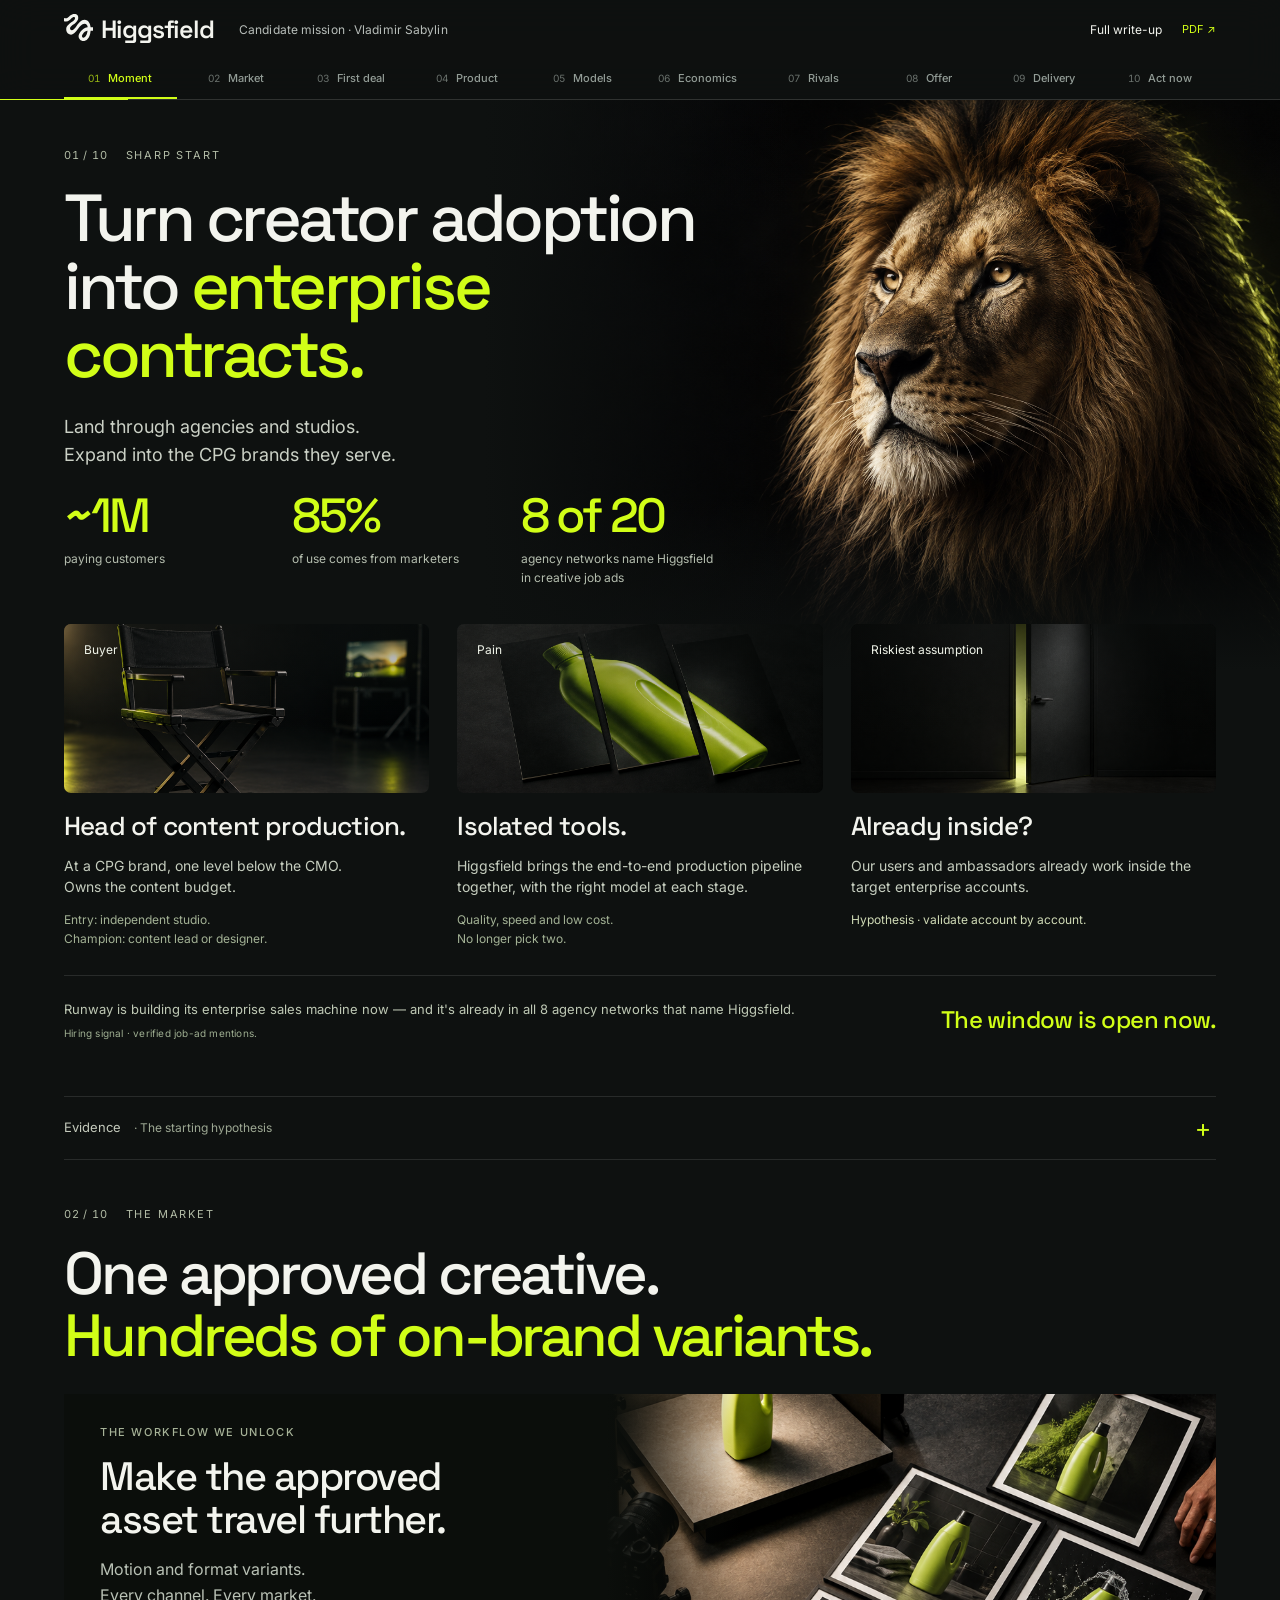
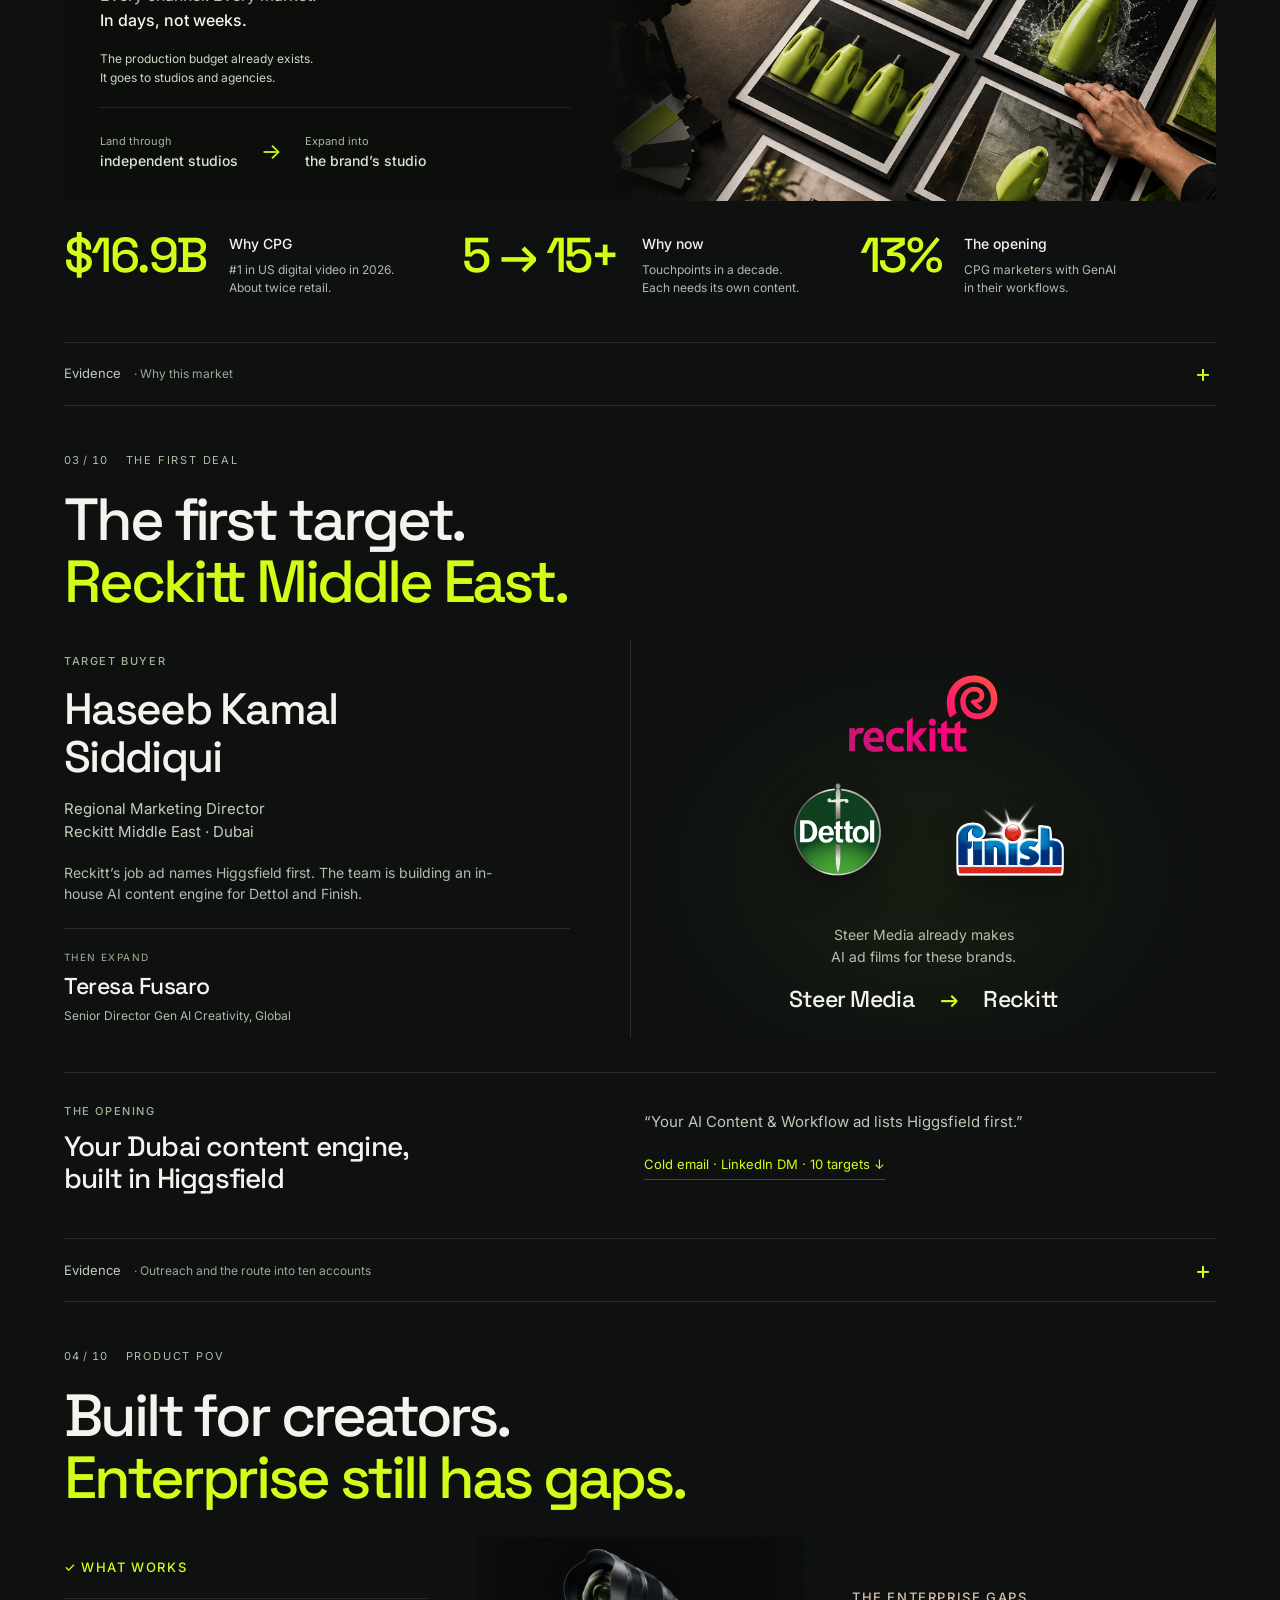
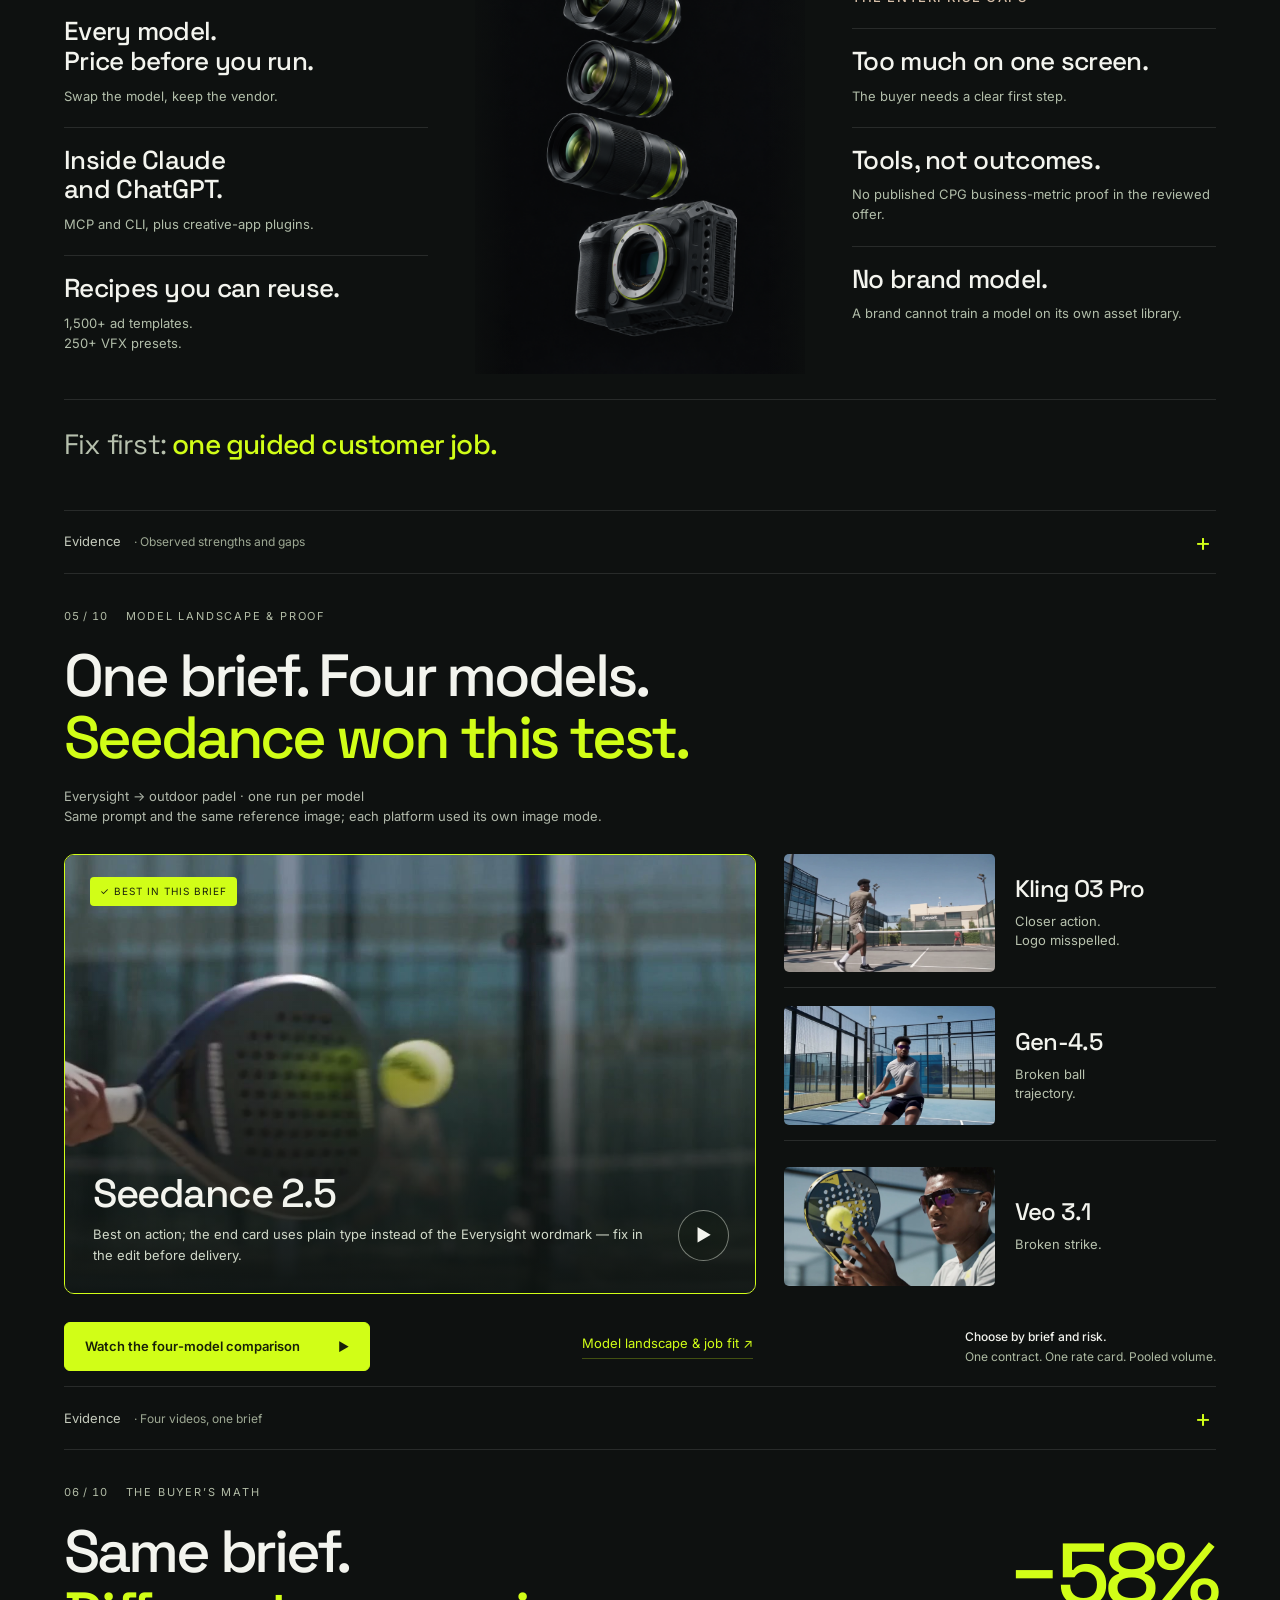
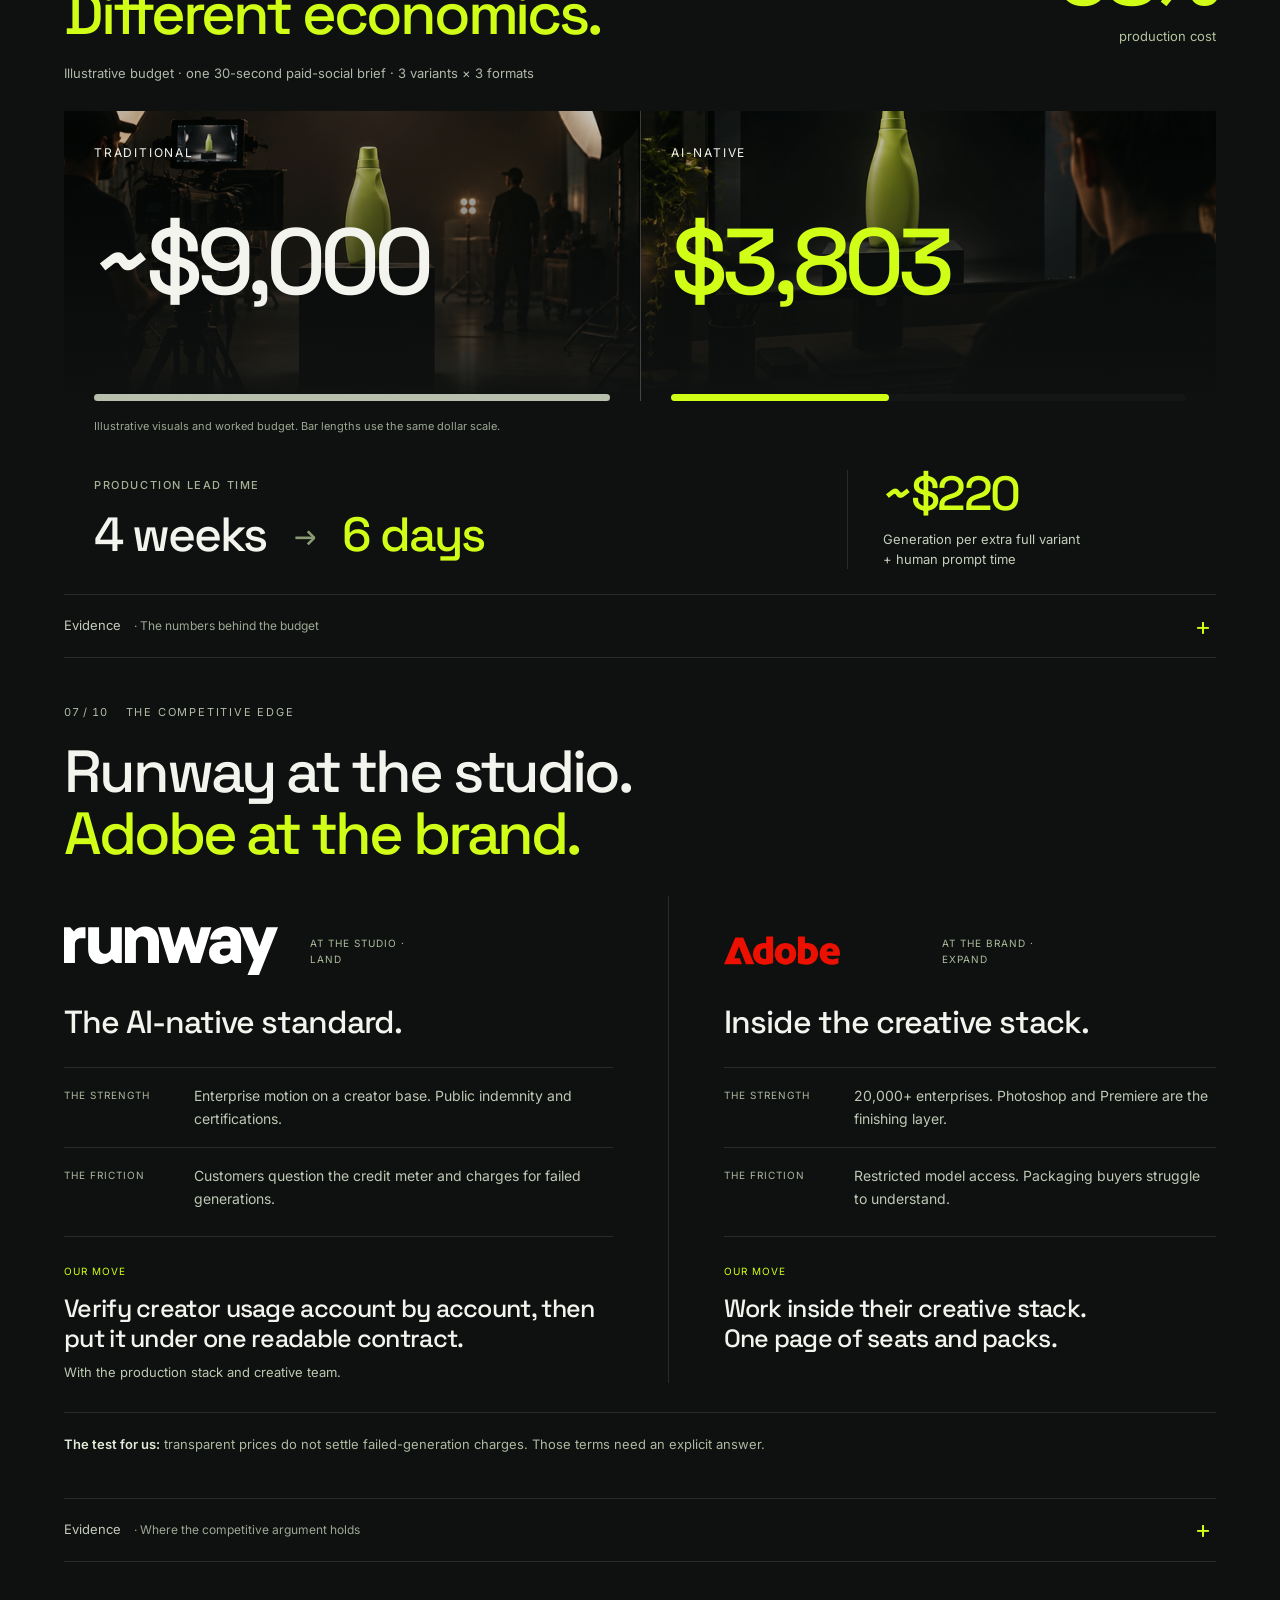
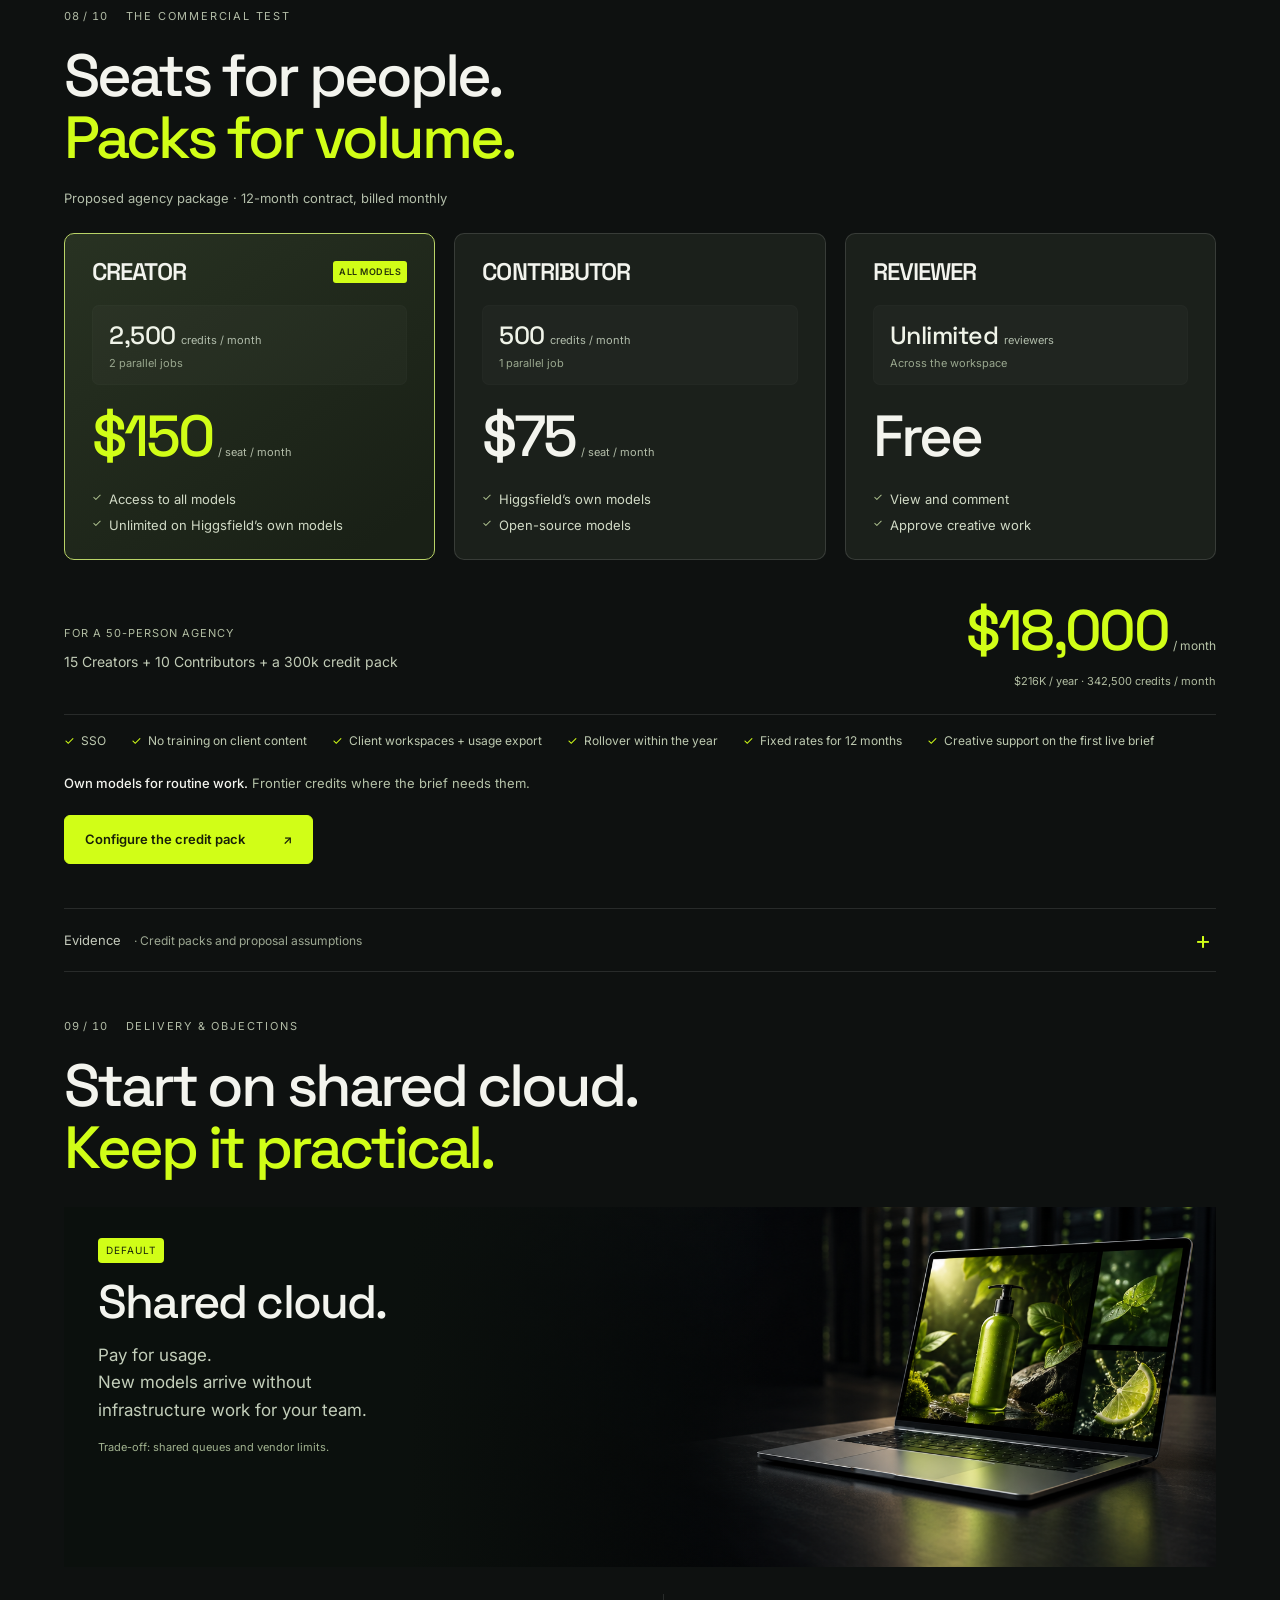
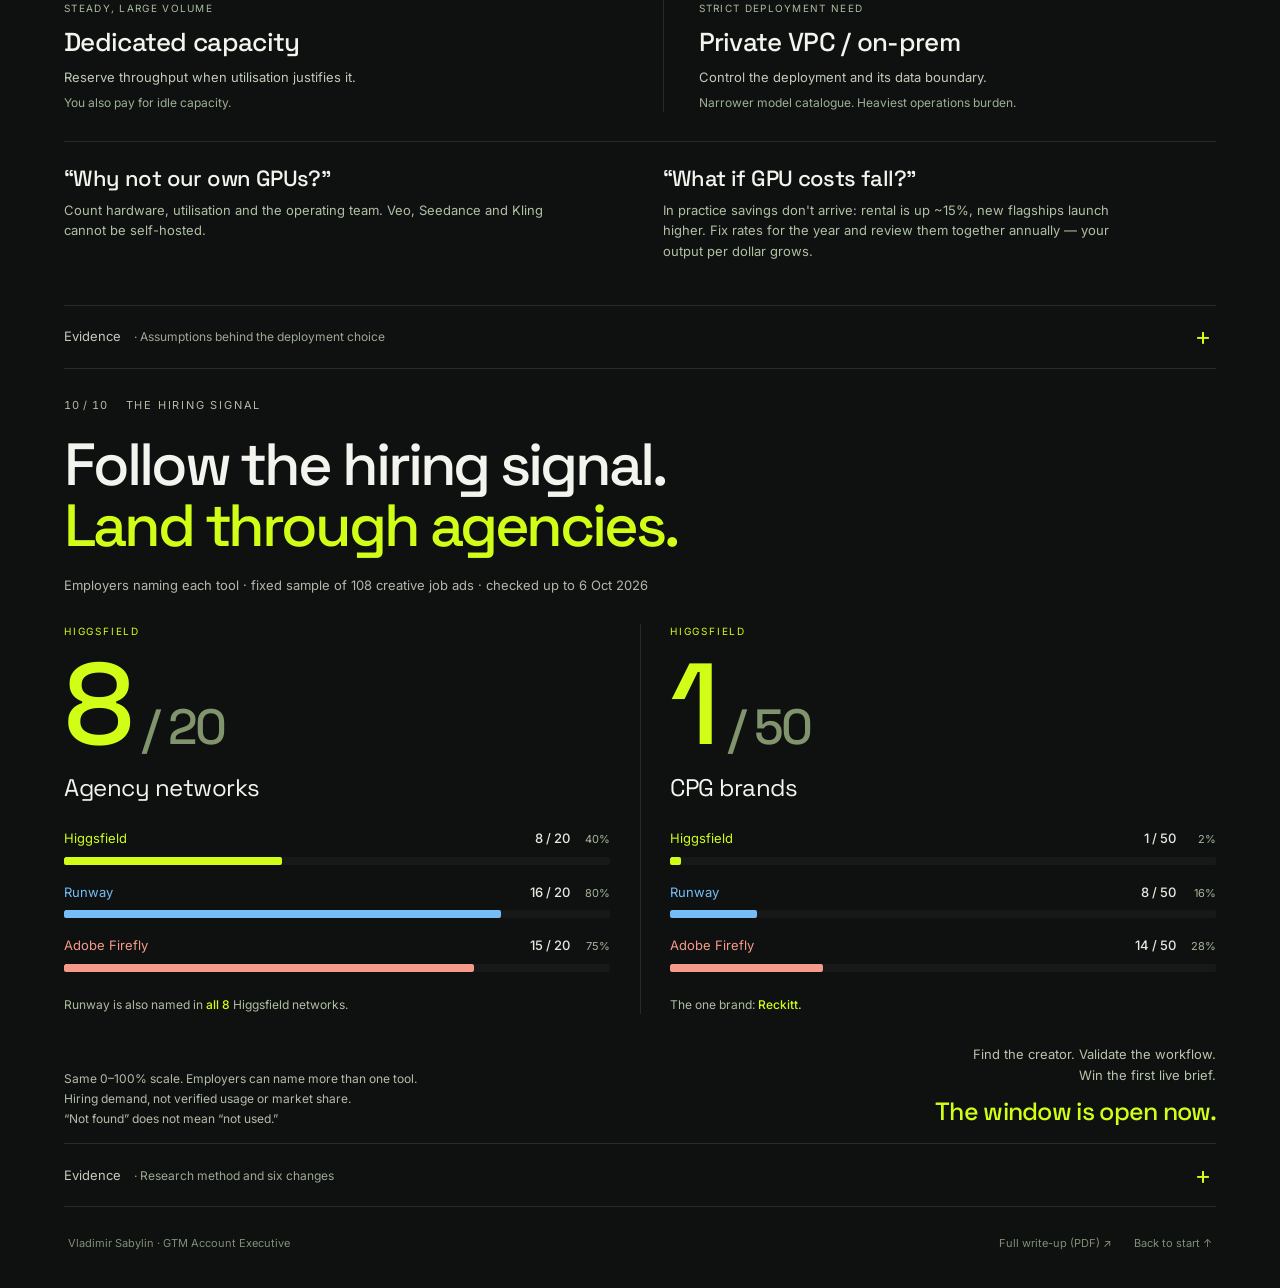
==== commit c3bac259: "Clarify model proof and credit units and remove outdated archive link" ====
--- a/index.html
+++ b/index.html
@@ -1,6 +1,6 @@
 <!DOCTYPE html>
 
-<html lang="en"><head><meta charset="utf-8"/><meta name="viewport" content="width=device-width,initial-scale=1"/><meta name="description" content="Vladimir Sabylin’s Higgsfield enterprise mission: a ten-slide case for turning creator adoption into agency and CPG contracts."/><title>Higgsfield Enterprise · Vladimir Sabylin · 10-slide mission</title><link rel="preconnect" href="https://fonts.googleapis.com"/><link rel="preconnect" href="https://fonts.gstatic.com" crossorigin=""/><link href="https://fonts.googleapis.com/css2?family=Inter:wght@400;500;600;700&family=Space+Grotesk:wght@400;500;600;700&display=swap" rel="stylesheet"/><link rel="stylesheet" href="motion.css?v=visual-3"/><link rel="stylesheet" href="commercial.css?v=visual-3"/><link rel="stylesheet" href="deck.css?v=visual-3"/><link rel="stylesheet" href="visual.css?v=fece692b42f2"/></head><body class="v2"><a class="skip-link" href="#slides">Skip to presentation</a><header class="deck-header"><div class="deck-header-top"><a aria-label="Higgsfield candidate mission" class="brand" href="#slide-1"><span class="logo"><svg aria-hidden="true" fill="none" viewBox="0 0 20 20"><path d="M18.3498 9.83713L18.3339 9.65759C18.1831 7.93447 17.0963 4.69261 14.0816 4.69261C11.8445 4.69261 10.1545 6.97097 8.66311 8.97967C7.47302 10.5883 6.4419 11.9683 5.3073 11.9683C5.00574 11.9357 4.61708 11.7805 4.3792 11.4294C4.16497 11.1108 4.10948 10.7026 4.22046 10.2126C4.39489 9.43684 5.39463 8.7182 6.44963 7.95063C7.02864 7.54238 7.6238 7.10955 8.03634 6.69311C9.22643 5.5091 9.82932 4.65164 9.82932 3.2717C9.82932 1.89176 9.09157 1.20565 8.47276 0.911636C7.23514 0.323844 5.41851 0.666781 4.26026 1.69583C4.08583 1.85922 3.91117 2.01418 3.75243 2.16119C2.58622 3.23097 1.80094 3.95781 0 3.40232V5.63972C2.38791 6.72588 4.39512 4.65164 5.15675 3.69633C5.74372 3.06758 6.36253 2.70006 6.82283 2.70006H6.84671C7.05298 2.70825 7.22741 2.78995 7.35454 2.93696C7.56081 3.18204 7.64018 3.46786 7.60038 3.78622C7.51305 4.45594 6.83875 5.23967 5.60113 6.09713C4.14928 7.10159 1.7218 8.78374 1.53122 10.8987C1.3884 12.4177 2.15003 13.9365 3.34012 14.5243C6.11669 15.8798 7.80665 13.5444 9.5994 11.0783C10.9719 9.1756 12.273 7.37103 14.0818 7.37103C15.7081 7.37103 16.311 8.75916 16.311 9.63301V9.80459L16.1523 9.83713C12.2095 10.5558 10.0595 14.3611 10.0595 16.1167C10.0595 17.8724 11.5034 19.375 13.2804 19.375C15.359 19.375 17.9293 17.5458 18.3419 12.4013L18.3578 12.2136H20V9.83737H18.3498V9.83713ZM16.1998 12.4746C15.8826 15.5531 14.3513 16.9904 13.4232 16.9904C13.0027 16.9904 12.4158 16.631 12.4158 15.9615C12.4158 15.2104 13.5026 12.932 15.946 12.2543L16.2316 12.1808L16.1998 12.4748V12.4746Z" fill="currentColor"></path></svg></span><span class="wordmark">Higgsfield</span></a><span class="candidate-identity">Candidate mission · Vladimir Sabylin</span><a class="pdf-link" href="docs/Higgsfield_Enterprise_Mission_Vladimir_Sabylin.pdf" target="_blank" rel="noopener">Full write-up <span>PDF ↗</span></a></div><nav class="slide-nav" aria-label="Ten slides"><a href="#slide-1" data-nav-slide="1" aria-label="Slide 1: Moment"><span>01</span><b>Moment</b></a><a href="#slide-2" data-nav-slide="2" aria-label="Slide 2: Market"><span>02</span><b>Market</b></a><a href="#slide-3" data-nav-slide="3" aria-label="Slide 3: First deal"><span>03</span><b>First deal</b></a><a href="#slide-4" data-nav-slide="4" aria-label="Slide 4: Product"><span>04</span><b>Product</b></a><a href="#slide-5" data-nav-slide="5" aria-label="Slide 5: Models"><span>05</span><b>Models</b></a><a href="#slide-6" data-nav-slide="6" aria-label="Slide 6: Economics"><span>06</span><b>Economics</b></a><a href="#slide-7" data-nav-slide="7" aria-label="Slide 7: Rivals"><span>07</span><b>Rivals</b></a><a href="#slide-8" data-nav-slide="8" aria-label="Slide 8: Offer"><span>08</span><b>Offer</b></a><a href="#slide-9" data-nav-slide="9" aria-label="Slide 9: Delivery"><span>09</span><b>Delivery</b></a><a href="#slide-10" data-nav-slide="10" aria-label="Slide 10: Act now"><span>10</span><b>Act now</b></a></nav><div class="reading-progress" aria-hidden="true"><i></i></div></header><main id="slides"><section class="slide hero-slide visual-slide" id="slide-1" data-slide="1" data-key="moment" aria-labelledby="slide-1-title"><div class="slide-main"><header class="slide-heading" data-reveal=""><p class="slide-label"><span>01 / 10</span>Sharp Start</p><h2 id="slide-1-title">Turn creator adoption<br/> into <em>enterprise<br class="hero-break"/>  contracts.</em></h2></header><div class="hero-visual sharp-start-scene"><div class="hero-image"><img alt="Lion portrait for Sharp Start" fetchpriority="high" src="assets/sharp-start-lion.png"/><video aria-hidden="true" class="ambient-video" data-src="assets/sharp-start-lion-higgsfield.mp4" id="sharp-start-motion" loop="" muted="" playsinline="" poster="assets/sharp-start-lion.png" preload="none"></video></div><div class="ambient-caption"><button aria-controls="sharp-start-motion" aria-pressed="false" class="ambient-toggle" hidden="" type="button">Play motion</button></div></div>
+<html lang="en"><head><meta charset="utf-8"/><meta name="viewport" content="width=device-width,initial-scale=1"/><meta name="description" content="Vladimir Sabylin’s Higgsfield enterprise mission: a ten-slide case for turning creator adoption into agency and CPG contracts."/><title>Higgsfield Enterprise · Vladimir Sabylin · 10-slide mission</title><link rel="preconnect" href="https://fonts.googleapis.com"/><link rel="preconnect" href="https://fonts.gstatic.com" crossorigin=""/><link href="https://fonts.googleapis.com/css2?family=Inter:wght@400;500;600;700&family=Space+Grotesk:wght@400;500;600;700&display=swap" rel="stylesheet"/><link rel="stylesheet" href="motion.css?v=visual-3"/><link rel="stylesheet" href="commercial.css?v=visual-3"/><link rel="stylesheet" href="deck.css?v=visual-3"/><link rel="stylesheet" href="visual.css?v=f6be7e7ce0b0"/></head><body class="v2"><a class="skip-link" href="#slides">Skip to presentation</a><header class="deck-header"><div class="deck-header-top"><a aria-label="Higgsfield candidate mission" class="brand" href="#slide-1"><span class="logo"><svg aria-hidden="true" fill="none" viewBox="0 0 20 20"><path d="M18.3498 9.83713L18.3339 9.65759C18.1831 7.93447 17.0963 4.69261 14.0816 4.69261C11.8445 4.69261 10.1545 6.97097 8.66311 8.97967C7.47302 10.5883 6.4419 11.9683 5.3073 11.9683C5.00574 11.9357 4.61708 11.7805 4.3792 11.4294C4.16497 11.1108 4.10948 10.7026 4.22046 10.2126C4.39489 9.43684 5.39463 8.7182 6.44963 7.95063C7.02864 7.54238 7.6238 7.10955 8.03634 6.69311C9.22643 5.5091 9.82932 4.65164 9.82932 3.2717C9.82932 1.89176 9.09157 1.20565 8.47276 0.911636C7.23514 0.323844 5.41851 0.666781 4.26026 1.69583C4.08583 1.85922 3.91117 2.01418 3.75243 2.16119C2.58622 3.23097 1.80094 3.95781 0 3.40232V5.63972C2.38791 6.72588 4.39512 4.65164 5.15675 3.69633C5.74372 3.06758 6.36253 2.70006 6.82283 2.70006H6.84671C7.05298 2.70825 7.22741 2.78995 7.35454 2.93696C7.56081 3.18204 7.64018 3.46786 7.60038 3.78622C7.51305 4.45594 6.83875 5.23967 5.60113 6.09713C4.14928 7.10159 1.7218 8.78374 1.53122 10.8987C1.3884 12.4177 2.15003 13.9365 3.34012 14.5243C6.11669 15.8798 7.80665 13.5444 9.5994 11.0783C10.9719 9.1756 12.273 7.37103 14.0818 7.37103C15.7081 7.37103 16.311 8.75916 16.311 9.63301V9.80459L16.1523 9.83713C12.2095 10.5558 10.0595 14.3611 10.0595 16.1167C10.0595 17.8724 11.5034 19.375 13.2804 19.375C15.359 19.375 17.9293 17.5458 18.3419 12.4013L18.3578 12.2136H20V9.83737H18.3498V9.83713ZM16.1998 12.4746C15.8826 15.5531 14.3513 16.9904 13.4232 16.9904C13.0027 16.9904 12.4158 16.631 12.4158 15.9615C12.4158 15.2104 13.5026 12.932 15.946 12.2543L16.2316 12.1808L16.1998 12.4748V12.4746Z" fill="currentColor"></path></svg></span><span class="wordmark">Higgsfield</span></a><span class="candidate-identity">Candidate mission · Vladimir Sabylin</span><a class="pdf-link" href="docs/Higgsfield_Enterprise_Mission_Vladimir_Sabylin.pdf" target="_blank" rel="noopener">Full write-up <span>PDF ↗</span></a></div><nav class="slide-nav" aria-label="Ten slides"><a href="#slide-1" data-nav-slide="1" aria-label="Slide 1: Moment"><span>01</span><b>Moment</b></a><a href="#slide-2" data-nav-slide="2" aria-label="Slide 2: Market"><span>02</span><b>Market</b></a><a href="#slide-3" data-nav-slide="3" aria-label="Slide 3: First deal"><span>03</span><b>First deal</b></a><a href="#slide-4" data-nav-slide="4" aria-label="Slide 4: Product"><span>04</span><b>Product</b></a><a href="#slide-5" data-nav-slide="5" aria-label="Slide 5: Models"><span>05</span><b>Models</b></a><a href="#slide-6" data-nav-slide="6" aria-label="Slide 6: Economics"><span>06</span><b>Economics</b></a><a href="#slide-7" data-nav-slide="7" aria-label="Slide 7: Rivals"><span>07</span><b>Rivals</b></a><a href="#slide-8" data-nav-slide="8" aria-label="Slide 8: Offer"><span>08</span><b>Offer</b></a><a href="#slide-9" data-nav-slide="9" aria-label="Slide 9: Delivery"><span>09</span><b>Delivery</b></a><a href="#slide-10" data-nav-slide="10" aria-label="Slide 10: Act now"><span>10</span><b>Act now</b></a></nav><div class="reading-progress" aria-hidden="true"><i></i></div></header><main id="slides"><section class="slide hero-slide visual-slide" id="slide-1" data-slide="1" data-key="moment" aria-labelledby="slide-1-title"><div class="slide-main"><header class="slide-heading" data-reveal=""><p class="slide-label"><span>01 / 10</span>Sharp Start</p><h2 id="slide-1-title">Turn creator adoption<br/> into <em>enterprise<br class="hero-break"/>  contracts.</em></h2></header><div class="hero-visual sharp-start-scene"><div class="hero-image"><img alt="Lion portrait for Sharp Start" fetchpriority="high" src="assets/sharp-start-lion.png"/><video aria-hidden="true" class="ambient-video" data-src="assets/sharp-start-lion-higgsfield.mp4" id="sharp-start-motion" loop="" muted="" playsinline="" poster="assets/sharp-start-lion.png" preload="none"></video></div><div class="ambient-caption"><button aria-controls="sharp-start-motion" aria-pressed="false" class="ambient-toggle" hidden="" type="button">Play motion</button></div></div>
 <p class="hero-thesis">Land through agencies and studios.<br/> Expand into the CPG brands they serve.</p><div class="hero-stats"><div><strong>~1M</strong><span>paying customers</span></div><div><strong>85%</strong><span>of use comes from marketers</span></div><div><strong>8 of 20</strong><span>agency networks name Higgsfield in creative job ads</span></div></div>
 <div class="opening-premises">
 <article><figure data-reveal=""><img src="assets/buyer-chair.png" alt="Illustration: a director’s chair" loading="lazy"/><figcaption>Buyer</figcaption></figure><h3>Head of content production.</h3><p>At a CPG brand, one level below the CMO.<br/> Owns the content budget.</p><small>Entry: independent studio.<br/> Champion: content lead or designer.</small></article>
@@ -8,7 +8,7 @@
 <article><figure data-reveal=""><img src="assets/assumption-door.png" alt="Illustration: an open door, a metaphor for the account-entry hypothesis" loading="lazy"/><figcaption>Riskiest assumption</figcaption></figure><h3>Already inside?</h3><p>Our users and ambassadors already work inside the target enterprise accounts.</p><small class="hypothesis-label">Hypothesis · validate account by account.</small></article>
 </div><div class="hero-urgency"><p>Runway is building its enterprise sales machine now — and it's already in all 8 agency networks that name Higgsfield.<small>Hiring signal · verified job-ad mentions.</small></p><strong>The window is open now.</strong></div></div><details class="evidence" id="evidence-1"><summary aria-label="Evidence: The starting hypothesis"><span>Evidence <span class="evidence-name">· The starting hypothesis</span></span><span class="evidence-sign" aria-hidden="true">+</span></summary><div class="evidence-body"><ul><li>Higgsfield reported ~1M paying customers in September 2026; the 85% marketer-use figure is from January 2026.</li><li>The job-ad study is a hiring signal, not verified product usage.</li><li>The proposed motion: identify an existing creator, prove one live workflow, then turn usage into a company contract.</li></ul><p><strong>Buyer scope:</strong> the content budget spans the brand’s in-house studio and its agencies. The studio is an entry point; the content lead or designer is the champion.</p><p><strong>Why now:</strong> Runway is building its enterprise sales team (Part 4). Here, ‘in all 8’ means named in the verified job ads of all eight agency networks that also name Higgsfield (Part 5), not confirmed product usage.</p><div class="source-chips"><a class="source-chip" href="https://higgsfield.ai/blog/higgsfield-1b-annualized-revenue-run-rate" target="_blank" rel="noopener">Higgsfield, Sept 2026 ↗</a><a class="source-chip" href="https://finance.yahoo.com/news/higgsfield-announces-130m-series-reports-140000625.html" target="_blank" rel="noopener">Higgsfield, Jan 2026 ↗</a><a class="source-chip" href="docs/Higgsfield_Enterprise_Mission_Vladimir_Sabylin.pdf#page=2" target="_blank" rel="noopener">PDF · p. 2 ↗</a><a class="source-chip" href="docs/Higgsfield_Enterprise_Mission_Vladimir_Sabylin.pdf#page=17" target="_blank" rel="noopener">PDF · p. 17 ↗</a></div><button class="close-evidence" type="button" data-close-evidence="evidence-1">Close evidence ↑</button></div></details></section><section class="slide visual-slide" id="slide-2" data-slide="2" data-key="market" aria-labelledby="slide-2-title"><div class="slide-main"><header class="slide-heading" data-reveal=""><p class="slide-label"><span>02 / 10</span>The market</p><h2 id="slide-2-title">One approved creative.<br/> <em>Hundreds of on-brand variants.</em></h2></header>
 <div class="market-scene" data-reveal=""><div class="market-story"><p class="visual-kicker">THE WORKFLOW WE UNLOCK</p><h3>Make the approved<br/> asset travel further.</h3><p>Motion and format variants.<br/> Every channel. Every market.<br/> <strong>In days, not weeks.</strong></p><p class="budget-thesis">The production budget already exists.<br/> It goes to studios and agencies.</p><div class="simple-route"><span>Land through<br/> <strong>independent studios</strong></span><b aria-hidden="true">→</b><span>Expand into<br/> <strong>the brand’s studio</strong></span></div></div><figure><img src="assets/studio-system-higgsfield.png" alt="Illustration: a studio turns one product shot into campaign formats" loading="lazy"/></figure></div>
-<div class="market-numbers"><article><strong>$16.9B</strong><h3>Why CPG</h3><p>#1 in US digital video in 2026.<br/> About twice retail.</p></article><article><strong>5 → 15+</strong><h3>Why now</h3><p>Touchpoints in a decade.<br/> Each needs its own content.</p></article><article><strong>13%</strong><h3>The opening</h3><p>CPG marketers with GenAI<br/> in their workflows.</p></article></div></div><details class="evidence" id="evidence-2"><summary aria-label="Evidence: Why this market"><span>Evidence <span class="evidence-name">· Why this market</span></span><span class="evidence-sign" aria-hidden="true">+</span></summary><div class="evidence-body"><ul><li>Brands spend roughly $19 on content production for every $31 on media.</li><li>CPG puts about 35% of digital spend into social — more than other industries in the cited research.</li><li>GenAI video buyers made or finished 24% of ads with it in 2025; 43% is the 2027 forecast.</li><li>About 75% of CPG companies remain in pilots; around 60% are bringing content creation in-house.</li></ul><div class="source-chips"><a class="source-chip" href="https://wfanet.org/knowledge/item/2025/03/25/wfa-research-reveals-new-trends-showing-how-brands-are-responding-to-changes-in-content-production" target="_blank" rel="noopener">WFA, 2025 ↗</a><a class="source-chip" href="https://www.iab.com/wp-content/uploads/2026/07/2026_IAB_Digital_Video_Ad_Spend_and_Strategy_Full_Report.pdf" target="_blank" rel="noopener">IAB, 2026 ↗</a><a class="source-chip" href="https://www.bcg.com/publications/2026/the-ai-forward-cpg-marketing-organization" target="_blank" rel="noopener">BCG, Feb 2026 ↗</a><a class="source-chip" href="docs/Higgsfield_Enterprise_Mission_Vladimir_Sabylin.pdf#page=3" target="_blank" rel="noopener">PDF · p. 3 ↗</a></div><button class="close-evidence" type="button" data-close-evidence="evidence-2">Close evidence ↑</button></div></details></section><section class="slide visual-slide" id="slide-3" data-slide="3" data-key="first-deal" aria-labelledby="slide-3-title"><div class="slide-main"><header class="slide-heading" data-reveal=""><p class="slide-label"><span>03 / 10</span>The first deal</p><h2 id="slide-3-title">The first target.<br/> <em>Reckitt Middle East.</em></h2></header>
+<div class="market-numbers"><article><strong>$16.9B</strong><h3>Why CPG</h3><p>#1 in US digital video in 2026.<br/> About twice retail.</p></article><article><strong>5 → 15+</strong><h3>Why now</h3><p>Touchpoints in a decade.<br/> Each needs its own content.</p></article><article><strong>13%</strong><h3>The opening</h3><p>CPG marketers with GenAI<br/> in their workflows.</p></article></div></div><details class="evidence" id="evidence-2"><summary aria-label="Evidence: Why this market"><span>Evidence <span class="evidence-name">· Why this market</span></span><span class="evidence-sign" aria-hidden="true">+</span></summary><div class="evidence-body"><ul><li>Brands spend roughly $19 on content production for every $31 on media.</li><li>CPG puts about 35% of digital spend into social — more than other industries in the cited research.</li><li>GenAI video buyers made or finished 24% of ads with it in 2025; 43% is the 2027 forecast.</li><li>About 75% of CPG companies remain in pilots; around 60% are bringing content creation in-house.</li></ul><div class="source-chips"><a class="source-chip" href="https://wfanet.org/knowledge/item/2025/03/25/wfa-research-reveals-new-trends-showing-how-brands-are-responding-to-changes-in-content-production" target="_blank" rel="noopener">WFA, 2025 ↗</a><a class="source-chip" href="https://www.iab.com/wp-content/uploads/2026/07/2026_IAB_Digital_Video_Ad_Spend_and_Strategy_Full_Report.pdf" target="_blank" rel="noopener">IAB, 2026 ↗</a><a class="source-chip" href="https://www.bcg.com/publications/2026/the-ai-forward-cpg-marketing-organization" target="_blank" rel="noopener">BCG, Feb 2026 ↗</a><a class="source-chip" href="docs/Higgsfield_Enterprise_Mission_Vladimir_Sabylin.pdf#page=3" target="_blank" rel="noopener">PDF · p. 3 ↗</a><a class="source-chip" href="https://www.emarketer.com/press-releases/tariffs-cause-auto-and-retail-sectors-to-pull-back-on-digital-ads/" target="_blank" rel="noopener">eMarketer 2025 ↗</a><a class="source-chip" href="https://www.bcg.com/press/24june2026-cpg-retail-leaders-ai" target="_blank" rel="noopener">BCG & CGF, Jun 2026 ↗</a></div><button class="close-evidence" type="button" data-close-evidence="evidence-2">Close evidence ↑</button></div></details></section><section class="slide visual-slide" id="slide-3" data-slide="3" data-key="first-deal" aria-labelledby="slide-3-title"><div class="slide-main"><header class="slide-heading" data-reveal=""><p class="slide-label"><span>03 / 10</span>The first deal</p><h2 id="slide-3-title">The first target.<br/> <em>Reckitt Middle East.</em></h2></header>
 <div class="deal-scene"><div class="deal-buyer"><p class="visual-kicker">TARGET BUYER</p><h3>Haseeb Kamal<br/> Siddiqui</h3><p class="person-role">Regional Marketing Director<br/> Reckitt Middle East · Dubai</p><p>Reckitt’s job ad names Higgsfield first. The team is building an in-house AI content engine for Dettol and Finish.</p><div class="expand-person"><span>THEN EXPAND</span><strong>Teresa Fusaro</strong><p>Senior Director Gen AI Creativity, Global</p></div></div><div class="brand-stage" data-reveal=""><img class="deal-reckitt" src="assets/reckitt.svg" alt="Reckitt"/><div class="brand-products"><img src="assets/dettol.svg" alt="Dettol"/><img src="assets/finish.svg" alt="Finish"/></div><p>Steer Media already makes<br/> AI ad films for these brands.</p><div class="deal-route">Steer Media <span aria-hidden="true">→</span> Reckitt</div></div></div>
 <div class="deal-opening"><div><span class="visual-kicker">THE OPENING</span><h3>Your Dubai content engine,<br/> built in Higgsfield</h3></div><div><blockquote>“Your AI Content & Workflow ad lists Higgsfield first.”</blockquote><button class="action-link" type="button" data-open-evidence="evidence-3">Cold email · LinkedIn DM · 10 targets ↓</button></div></div></div><details class="evidence" id="evidence-3"><summary aria-label="Evidence: Outreach and the route into ten accounts"><span>Evidence <span class="evidence-name">· Outreach and the route into ten accounts</span></span><span class="evidence-sign" aria-hidden="true">+</span></summary><div class="evidence-body"><div class="evidence-tabs" role="group" aria-label="First-deal evidence"><button type="button" data-panel="outreach-panel" aria-pressed="true">Email & LinkedIn DM</button><button type="button" data-panel="targets-panel" aria-pressed="false">10 targets</button></div><div id="outreach-panel" class="evidence-panel"><article class="outreach-copy"><h3>Cold email</h3>
 <p><strong>Subject:</strong> Your Dubai content engine, built in Higgsfield</p>
@@ -32,23 +32,23 @@
 </blockquote>
 </article></div><div id="targets-panel" class="evidence-panel" hidden=""><div class="target-map"><div class="target-map-labels"><span>LAND · STUDIO</span><span>EXPAND · BRAND</span></div><div class="target-lane"><div><div class="target-node"><strong>Steer Media</strong><span>Arshmaan Ali Khuwaja</span></div></div><span class="target-arrow">→</span><div class="target-node"><strong>Reckitt</strong><span>Haseeb Kamal Siddiqui → Teresa Fusaro</span></div></div><div class="target-lane"><div><div class="target-node"><strong>Heckler</strong><span>Charu Menon</span></div></div><span class="target-arrow">→</span><div class="target-node"><strong>AB InBev</strong><span>Lottie White</span></div></div><div class="target-lane"><div><div class="target-node"><strong>Myth Studio / Labs</strong><span>James Finlay</span></div><div class="target-node"><strong>Levector</strong><span>David Pimentel</span><small>Nestlé Tango made in Higgsfield · Sep 2026</small></div></div><span class="target-arrow">→</span><div class="target-node"><strong>Nestlé</strong><span>Alexis Herail</span></div></div><div class="direct-targets"><div class="target-node"><strong>Amorepacific</strong><span>Jungwon Heo</span><small>LABO-H brand-visual workflow on Higgsfield / Soul</small></div><div class="target-node"><strong>Estée Lauder</strong><span>Claudine Case Labadie · warm intro</span></div><div class="target-node"><strong>P&G</strong><span>Paul Chick</span></div></div></div></div><div class="source-chips"><a class="source-chip" href="https://ae.linkedin.com/jobs/view/ai-content-workflow-executive-6-month-contract-at-reckitt-4469911174" target="_blank" rel="noopener">job ad, Sept 2026 ↗</a><a class="source-chip" href="https://www.linkedin.com/in/haseeb-kamal-siddiqui-b7551a5/" target="_blank" rel="noopener">LinkedIn ↗</a><a class="source-chip" href="docs/Higgsfield_Enterprise_Mission_Vladimir_Sabylin.pdf#page=4" target="_blank" rel="noopener">PDF · pp. 4–5 ↗</a></div><button class="close-evidence" type="button" data-close-evidence="evidence-3">Close evidence ↑</button></div></details></section><section class="slide visual-slide" id="slide-4" data-slide="4" data-key="product" aria-labelledby="slide-4-title"><div class="slide-main"><header class="slide-heading" data-reveal=""><p class="slide-label"><span>04 / 10</span>Product POV</p><h2 id="slide-4-title">Built for creators.<br/> <em>Enterprise still has gaps.</em></h2></header>
 <div class="product-scene"><div class="product-column"><p class="visual-kicker good">✓ WHAT WORKS</p><article><h3>Every model.<br/> Price before you run.</h3><p>Swap the model, keep the vendor.</p></article><article><h3>Inside Claude<br/> and ChatGPT.</h3><p>MCP and CLI, plus creative-app plugins.</p></article><article><h3>Recipes you can reuse.</h3><p>1,500+ ad templates.<br/> 250+ VFX presets.</p></article></div><figure class="product-art" data-reveal=""><img alt="One cinema camera with interchangeable lenses: an illustrative metaphor for the right model at each stage" loading="lazy" src="assets/model-camera-higgsfield.png"/><video aria-hidden="true" class="ambient-video" data-src="assets/model-camera-loop.mp4" id="model-camera-motion" loop="" muted="" playsinline="" poster="assets/model-camera-higgsfield.png" preload="none"></video><button aria-controls="model-camera-motion" aria-pressed="false" class="ambient-toggle product-motion-toggle" hidden="" type="button">Play motion</button></figure><div class="product-column gaps"><p class="visual-kicker caution">THE ENTERPRISE GAPS</p><article><h3>Too much on one screen.</h3><p>The buyer needs a clear first step.</p></article><article><h3>Tools, not outcomes.</h3><p>No published CPG business-metric proof in the reviewed offer.</p></article><article><h3>No brand model.</h3><p>A brand cannot train a model on its own asset library.</p></article></div></div><p class="product-fix">Fix first: <strong>one guided customer job.</strong></p></div><details class="evidence" id="evidence-4"><summary aria-label="Evidence: Observed strengths and gaps"><span>Evidence <span class="evidence-name">· Observed strengths and gaps</span></span><span class="evidence-sign" aria-hidden="true">+</span></summary><div class="evidence-body"><ul><li>In this 8s / 720p test: Seedance 2.5 cost 56 credits; Veo 3.1 cost 80.</li><li>The workflow assessment combines my side-by-side use with public enterprise materials and user reviews.</li><li>G2 users describe a difficult learning curve and tools that do not tie together.</li><li>Adobe’s brand-model work at Coca-Cola is the comparison point for the missing brand-training capability.</li></ul><div class="source-chips"><a class="source-chip" href="https://higgsfield.ai/enterprise" target="_blank" rel="noopener">Higgsfield Enterprise ↗</a><a class="source-chip" href="https://www.g2.com/products/higgsfield/reviews/higgsfield-review-13112727" target="_blank" rel="noopener">G2 ↗</a><a class="source-chip" href="https://careers.coca-colacompany.com/job/23677915/director-adobe-platforms-operations-atlanta-ga/" target="_blank" rel="noopener">Coca-Cola job ad, Aug 2026 ↗</a><a class="source-chip" href="docs/Higgsfield_Enterprise_Mission_Vladimir_Sabylin.pdf#page=4" target="_blank" rel="noopener">PDF · p. 4 ↗</a></div><button class="close-evidence" type="button" data-close-evidence="evidence-4">Close evidence ↑</button></div></details></section><section class="slide visual-slide" id="slide-5" data-slide="5" data-key="models" aria-labelledby="slide-5-title"><div class="slide-main"><header class="slide-heading" data-reveal=""><p class="slide-label"><span>05 / 10</span>Model landscape & proof</p><h2 id="slide-5-title">One brief. Four models.<br/> <em>Seedance won this test.</em></h2></header>
-<p class="visual-scope">Everysight → outdoor padel · same prompt and starting frame · one run per model</p>
-<div class="test-scene"><button class="winning-frame" type="button" data-open-evidence="evidence-5" data-evidence-target="model-lab" aria-label="Watch Seedance and compare all four models" data-reveal=""><img src="assets/seedance-strike.jpg" alt="Actual strike frame from the Seedance 2.5 test" loading="lazy"/><span class="winner-badge">✓ BEST IN THIS BRIEF</span><span class="winner-title"><strong>Seedance 2.5</strong><small>The best result in this test.<br/> Correct remaining brand details before delivery.</small></span><span class="play-symbol" aria-hidden="true">▶</span></button><div class="test-verdicts">
+<p class="visual-scope">Everysight → outdoor padel · one run per model<br/> Same prompt and the same reference image; each platform used its own image mode.</p>
+<div class="test-scene"><button class="winning-frame" type="button" data-open-evidence="evidence-5" data-evidence-target="model-lab" aria-label="Watch Seedance and compare all four models" data-reveal=""><img src="assets/seedance-strike.jpg" alt="Actual strike frame from the Seedance 2.5 test" loading="lazy"/><span class="winner-badge">✓ BEST IN THIS BRIEF</span><span class="winner-title"><strong>Seedance 2.5</strong><small>Best on action; the end card uses plain type instead of the Everysight wordmark — fix in the edit before delivery.</small></span><span class="play-symbol" aria-hidden="true">▶</span></button><div class="test-verdicts">
 <button type="button" data-open-evidence="evidence-5" data-evidence-target="model-lab"><img src="assets/kling-strike.jpg" alt="Kling O3 Pro test frame" loading="lazy"/><span><strong>Kling O3 Pro</strong><small>Closer action.<br/> Logo misspelled.</small></span></button>
 <button type="button" data-open-evidence="evidence-5" data-evidence-target="model-lab"><img src="assets/gen45-strike.jpg" alt="Gen-4.5 test frame" loading="lazy"/><span><strong>Gen-4.5</strong><small>Broken ball<br/> trajectory.</small></span></button>
 <button type="button" data-open-evidence="evidence-5" data-evidence-target="model-lab"><img src="assets/veo-strike.jpg" alt="Veo 3.1 test frame" loading="lazy"/><span><strong>Veo 3.1</strong><small>Broken strike.</small></span></button></div></div>
 <div class="proof-actions"><button class="primary-button" type="button" data-open-evidence="evidence-5" data-evidence-target="model-lab">Watch the four-model comparison <span>▶</span></button><button class="action-link" type="button" data-open-evidence="evidence-5" data-evidence-target="model-matrix">Model landscape & job fit ↗</button><p class="model-thesis"><strong>Choose by brief and risk.</strong><br/> One contract. One rate card. Pooled volume.</p></div></div><details class="evidence" id="evidence-5"><summary aria-label="Evidence: Four videos, one brief"><span>Evidence <span class="evidence-name">· Four videos, one brief</span></span><span class="evidence-sign" aria-hidden="true">+</span></summary><div class="evidence-body"><section aria-label="Compare four model test videos" class="motion-block model-lab" id="model-lab">
 <div class="lab-brief"><p><strong>Client & brief.</strong> Everysight: adapt its sports ad to outdoor padel in 8 seconds. Keep the athlete, glasses and branding consistent; make the strike and ball flight believable.</p>
-<p><strong>Test.</strong> Same prompt and starting frame across four models; Seedance 2.5 and Veo 3.1 ran through Higgsfield, Gen-4.5 and Kling O3 Pro through Runway. One output each; Kling generated 10 seconds, trimmed to 8.</p>
-</div>
+<p><strong>Test.</strong> Same prompt and the same reference image; each platform used its own image mode. Seedance 2.5 and Veo 3.1 ran through Higgsfield, Gen-4.5 and Kling O3 Pro through Runway. One output each; Kling generated 10 seconds, trimmed to 8.</p>
+<p><strong>Publication readiness:</strong> none of the four outputs is ready for brand publication. Seedance scored 2/5 on brand presentation; its 7–8s end card uses plain type instead of the official wordmark.</p></div>
 <div class="lab-toolbar"><div><button class="lime-button" id="play-pair" type="button">Play selected pair <span>▶</span></button><button class="dark-button" id="strike-moments" type="button">Inspect each strike</button></div><label class="speed-label">Speed <select aria-label="Playback speed" id="lab-speed"><option value="1">1×</option><option value="0.5">0.5×</option><option value="0.25">0.25×</option></select></label></div>
-<div class="model-grid"><article class="model-card selected best-model" data-strike="4.30"><div class="video-wrap"><video aria-label="Seedance 2.5 padel test" controls="" data-src="assets/seedance-2.5-8s.mp4" muted="" playsinline="" poster="assets/seedance-strike.jpg" preload="none">Your browser does not support video.</video><span class="model-verdict best" data-presentation-label="">✓ Best</span></div><div class="model-caption"><div><h3>Seedance 2.5</h3><p>Higgsfield · 8 s · 1280 × 720</p></div><label><input aria-label="Compare Seedance 2.5" checked="" type="checkbox"/>Compare</label></div><p class="model-note">best overall. Most convincing action; branding mostly held in the reviewed frames, with minor logo artifacts.</p></article>
+<div class="model-grid"><article class="model-card selected best-model" data-strike="4.30"><div class="video-wrap"><video aria-label="Seedance 2.5 padel test" controls="" data-src="assets/seedance-2.5-8s.mp4" muted="" playsinline="" poster="assets/seedance-strike.jpg" preload="none">Your browser does not support video.</video><span class="model-verdict best" data-presentation-label="">✓ Best</span></div><div class="model-caption"><div><h3>Seedance 2.5</h3><p>Higgsfield · 8 s · 1280 × 720</p></div><label><input aria-label="Compare Seedance 2.5" checked="" type="checkbox"/>Compare</label></div><p class="model-note">Best on action; the end card uses plain type instead of the Everysight wordmark — fix in the edit before delivery.</p></article>
 <article class="model-card selected" data-strike="3.32"><div class="video-wrap"><video aria-label="Gen-4.5 padel test" controls="" data-src="assets/gen-4.5-8s.mp4" muted="" playsinline="" poster="assets/gen45-strike.jpg" preload="none">Your browser does not support video.</video><span class="model-verdict broken" data-presentation-label="">✗ Broken strike</span></div><div class="model-caption"><div><h3>Gen-4.5</h3><p>Runway · 8 s · 1280 × 720</p></div><label><input aria-label="Compare Gen-4.5" checked="" type="checkbox"/>Compare</label></div><p class="model-note">broken ball trajectory and racket interaction; branding is hard to read.</p></article>
 <article class="model-card" data-strike="5.12"><div class="video-wrap"><video aria-label="Kling O3 Pro padel test" controls="" data-src="assets/kling-o3-pro-8s.mp4" muted="" playsinline="" poster="assets/kling-strike.jpg" preload="none">Your browser does not support video.</video><span class="model-verdict close" data-presentation-label="">Close, logo misspelled</span></div><div class="model-caption"><div><h3>Kling O3 Pro</h3><p>Runway · 8 s · 1280 × 720</p></div><label><input aria-label="Compare Kling O3 Pro" type="checkbox"/>Compare</label></div><p class="model-note">closer on movement and ball flight, but contact remains unclear and the glasses wordmark is misspelled.</p></article>
 <article class="model-card" data-strike="4.90"><div class="video-wrap"><video aria-label="Veo 3.1 padel test" controls="" data-src="assets/veo-3.1-8s.mp4" muted="" playsinline="" poster="assets/veo-strike.jpg" preload="none">Your browser does not support video.</video><span class="model-verdict broken" data-presentation-label="">✗ Broken strike</span></div><div class="model-caption"><div><h3>Veo 3.1</h3><p>Higgsfield · 8 s · 1280 × 720</p></div><label><input aria-label="Compare Veo 3.1" type="checkbox"/>Compare</label></div><p class="model-note">broken strike mechanics and ball flight; branding is barely visible.</p></article></div>
 <div class="lab-scrubber"><span>Shared timeline</span><input aria-label="Seek selected videos" id="lab-time" max="8" min="0" step="0.04" type="range" value="0"/><output id="lab-time-label">0.00 / 8 s</output></div>
 <p aria-live="polite" class="lab-message" id="lab-message">Select exactly two cards to compare. Hover to preview one clip.</p>
-<div class="lab-takeaway"><span>MY PICK</span><p><strong>My pick for this brief: Seedance 2.5.</strong> Use it as the production base, then correct the remaining brand details before client delivery. For another client, the pick starts from the brief — what matters most decides the model.</p></div><p class="proof-scope">One run per model · comparison exports 720p · 8 seconds. Seedance cost 56 credits; Veo 80. The tested Kling is O3 Pro; the matrix covers Kling 3.0. Veo used the Higgsfield preview mode.</p>
+<div class="lab-takeaway"><span>MY PICK</span><p><strong>My pick for this brief: Seedance 2.5.</strong> Use it as a draft base, then replace the end card with the official wordmark and verify the glasses before delivery. For another client, the pick starts from the brief — what matters most decides the model.</p></div><p class="proof-scope">One run per model · comparison exports 720p · 8 seconds. Seedance cost 56 credits; Veo 80. The tested Kling is O3 Pro; the matrix covers Kling 3.0. Veo used the Higgsfield preview mode.</p>
 </section><div class="proof-commercial"><p><strong>The enterprise value:</strong> model continuity, one cost window and pooled volume behind one contract.</p><p>Google documents indemnity for GA models in the listed Google Cloud services. Coverage through an aggregator is contract-specific.</p></div><p class="proof-scope">Availability: MiniMax H3 is API-only on Higgsfield; its open-weight licence restricts use in the US, EU, UK and South Korea. The reviewed BytePlus Seedance offer excludes the US.</p><div class="matrix-evidence" id="model-matrix"><h3>Different jobs. Different strengths.</h3><p class="microcopy">1–5 · higher is stronger</p><div class="table-scroll"><table aria-label="Comparative model assessment from 1 to 5" class="heatmap">
 <thead>
 <tr>
@@ -167,7 +167,7 @@
 <td>6 days</td>
 </tr>
 </tbody></table></div><p class="evidence-note">Traditional line split: my estimate within the $8–10K total.</p></div><div class="source-chips"><a class="source-chip" href="https://higgsfield.ai/pricing" target="_blank" rel="noopener">Higgsfield pricing ↗</a><a class="source-chip" href="docs/Higgsfield_Enterprise_Mission_Vladimir_Sabylin.pdf#page=9" target="_blank" rel="noopener">PDF · p. 9 ↗</a></div><button class="close-evidence" type="button" data-close-evidence="evidence-6">Close evidence ↑</button></div></details></section><section class="slide visual-slide" id="slide-7" data-slide="7" data-key="competition" aria-labelledby="slide-7-title"><div class="slide-main"><header class="slide-heading" data-reveal=""><p class="slide-label"><span>07 / 10</span>The competitive edge</p><h2 id="slide-7-title">Runway at the studio.<br/> <em>Adobe at the brand.</em></h2></header>
-<div class="rival-spread"><article><div class="rival-brand" data-reveal=""><img src="assets/runway.svg" alt="Runway"/><span>AT THE STUDIO · LAND</span></div><h3>The AI-native standard.</h3><div class="rival-detail"><span>THE STRENGTH</span><p>Enterprise motion on a creator base. Public indemnity and certifications.</p></div><div class="rival-detail"><span>THE FRICTION</span><p>Customers question the credit meter and charges for failed generations.</p></div><div class="rival-move"><span>OUR MOVE</span><p>Turn verified creator usage into one readable contract.<br/> <small>With the production stack and creative team.</small></p></div></article><article><div class="rival-brand" data-reveal=""><img src="assets/adobe.svg" alt="Adobe"/><span>AT THE BRAND · EXPAND</span></div><h3>Inside the creative stack.</h3><div class="rival-detail"><span>THE STRENGTH</span><p>20,000+ enterprises. Photoshop and Premiere are the finishing layer.</p></div><div class="rival-detail"><span>THE FRICTION</span><p>Restricted model access. Packaging buyers struggle to understand.</p></div><div class="rival-move"><span>OUR MOVE</span><p>Work inside their creative stack.<br/> One page of seats and packs.</p></div></article></div><p class="rival-caveat"><strong>The test for us:</strong> transparent prices do not settle failed-generation charges. Those terms need an explicit answer.</p></div><details class="evidence" id="evidence-7"><summary aria-label="Evidence: Where the competitive argument holds"><span>Evidence <span class="evidence-name">· Where the competitive argument holds</span></span><span class="evidence-sign" aria-hidden="true">+</span></summary><div class="evidence-body"><ul><li>In the fixed job-ad sample: Firefly appears at 28% of 50 CPG brands; Runway at 80% of 20 agency networks.</li><li>Adobe buyers describe confusing packaging; Seedance and Kling are excluded from the reviewed business plans.</li><li>Our edge is the production stack and existing creator adoption; 150+ in-house creatives is CEO-reported.</li><li>Before an enterprise call: written data-routing terms for Seedance and Kling. Higgsfield’s “SOC 2-aligned” wording is not a SOC 2 Type II certification.</li><li>Adobe indemnity covers its own models and eligible GA Google/OpenAI models with supplemental coverage — not every partner model.</li></ul><div class="source-chips"><a class="source-chip" href="https://www.adobe.com/cc-shared/assets/investor-relations/pdfs/adbe-q3fy26-transcript.pdf" target="_blank" rel="noopener">Adobe Q3 FY26 ↗</a><a class="source-chip" href="https://higgsfield.ai/enterprise" target="_blank" rel="noopener">Enterprise ↗</a><a class="source-chip" href="https://helpx.adobe.com/legal/product-descriptions/partner-model.html" target="_blank" rel="noopener">Adobe coverage ↗</a><a class="source-chip" href="docs/Higgsfield_Enterprise_Mission_Vladimir_Sabylin.pdf#page=11" target="_blank" rel="noopener">PDF · pp. 11–16 ↗</a></div><button class="close-evidence" type="button" data-close-evidence="evidence-7">Close evidence ↑</button></div></details></section><section class="slide visual-slide" id="slide-8" data-slide="8" data-key="offer" aria-labelledby="slide-8-title"><div class="slide-main offer-visual"><header class="slide-heading" data-reveal=""><p class="slide-label"><span>08 / 10</span>The commercial test</p><h2 id="slide-8-title">Seats for people.<br/> <em>Packs for volume.</em></h2></header><p class="scope-line proposal-label">Proposed agency package · 12-month contract, billed monthly</p><div class="offer-seats hf-price-cards" data-reveal=""><article class="featured"><header><h3>Creator</h3><span class="plan-badge">ALL MODELS</span></header><div class="plan-allowance"><strong>2,500 <span>credits / month</span></strong><small>2 parallel jobs</small></div><strong class="plan-price">$150<small>/ seat / month</small></strong><ul class="plan-features"><li>Access to all models</li><li>Unlimited on Higgsfield’s own models</li></ul></article><article><header><h3>Contributor</h3></header><div class="plan-allowance"><strong>500 <span>credits / month</span></strong><small>1 parallel job</small></div><strong class="plan-price">$75<small>/ seat / month</small></strong><ul class="plan-features"><li>Higgsfield’s own models</li><li>Open-source models</li></ul></article><article><header><h3>Reviewer</h3></header><div class="plan-allowance"><strong>Unlimited <span>reviewers</span></strong><small>Across the workspace</small></div><strong class="plan-price">Free</strong><ul class="plan-features"><li>View and comment</li><li>Approve creative work</li></ul></article></div><div class="offer-summary"><div><span>FOR A 50-PERSON AGENCY</span><p>15 Creators + 10 Contributors + a 300k credit pack</p></div><div><strong>$18,000<small>/ month</small></strong><span>$216K / year · 342,500 credits / month</span></div></div><div class="included-strip"><span>SSO</span><span>No training on client content</span><span>Client workspaces + usage export</span><span>Rollover within the year</span><span>Fixed rates for 12 months</span><span>Creative support on the first live brief</span></div><p class="offer-rationale"><strong>Own models for routine work.</strong> Frontier credits where the brief needs them.</p><button class="primary-button" type="button" data-open-evidence="evidence-8" data-evidence-target="agency-credits">Configure the credit pack <span>↗</span></button></div><details class="evidence" id="evidence-8"><summary aria-label="Evidence: Credit packs and proposal assumptions"><span>Evidence <span class="evidence-name">· Credit packs and proposal assumptions</span></span><span class="evidence-sign" aria-hidden="true">+</span></summary><div class="evidence-body"><section aria-labelledby="commercial-heading" class="editorial-chapter commercial-scene pricing-section" id="commercial">
+<div class="rival-spread"><article><div class="rival-brand" data-reveal=""><img src="assets/runway.svg" alt="Runway"/><span>AT THE STUDIO · LAND</span></div><h3>The AI-native standard.</h3><div class="rival-detail"><span>THE STRENGTH</span><p>Enterprise motion on a creator base. Public indemnity and certifications.</p></div><div class="rival-detail"><span>THE FRICTION</span><p>Customers question the credit meter and charges for failed generations.</p></div><div class="rival-move"><span>OUR MOVE</span><p>Verify creator usage account by account, then put it under one readable contract.<br/> <small>With the production stack and creative team.</small></p></div></article><article><div class="rival-brand" data-reveal=""><img src="assets/adobe.svg" alt="Adobe"/><span>AT THE BRAND · EXPAND</span></div><h3>Inside the creative stack.</h3><div class="rival-detail"><span>THE STRENGTH</span><p>20,000+ enterprises. Photoshop and Premiere are the finishing layer.</p></div><div class="rival-detail"><span>THE FRICTION</span><p>Restricted model access. Packaging buyers struggle to understand.</p></div><div class="rival-move"><span>OUR MOVE</span><p>Work inside their creative stack.<br/> One page of seats and packs.</p></div></article></div><p class="rival-caveat"><strong>The test for us:</strong> transparent prices do not settle failed-generation charges. Those terms need an explicit answer.</p></div><details class="evidence" id="evidence-7"><summary aria-label="Evidence: Where the competitive argument holds"><span>Evidence <span class="evidence-name">· Where the competitive argument holds</span></span><span class="evidence-sign" aria-hidden="true">+</span></summary><div class="evidence-body"><ul><li>In the fixed job-ad sample: Firefly appears at 28% of 50 CPG brands; Runway at 80% of 20 agency networks.</li><li>Adobe buyers describe confusing packaging; Seedance and Kling are excluded from the reviewed business plans.</li><li>Our edge is the production stack and existing creator adoption; 150+ in-house creatives is CEO-reported.</li><li>Before an enterprise call: written data-routing terms for Seedance and Kling. Higgsfield’s “SOC 2-aligned” wording is not a SOC 2 Type II certification.</li><li>Adobe indemnity covers its own models and eligible GA Google/OpenAI models with supplemental coverage — not every partner model.</li></ul><div class="source-chips"><a class="source-chip" href="https://www.adobe.com/cc-shared/assets/investor-relations/pdfs/adbe-q3fy26-transcript.pdf" target="_blank" rel="noopener">Adobe Q3 FY26 ↗</a><a class="source-chip" href="https://higgsfield.ai/enterprise" target="_blank" rel="noopener">Enterprise ↗</a><a class="source-chip" href="https://helpx.adobe.com/legal/product-descriptions/partner-model.html" target="_blank" rel="noopener">Adobe coverage ↗</a><a class="source-chip" href="docs/Higgsfield_Enterprise_Mission_Vladimir_Sabylin.pdf#page=11" target="_blank" rel="noopener">PDF · pp. 11–16 ↗</a></div><button class="close-evidence" type="button" data-close-evidence="evidence-7">Close evidence ↑</button></div></details></section><section class="slide visual-slide" id="slide-8" data-slide="8" data-key="offer" aria-labelledby="slide-8-title"><div class="slide-main offer-visual"><header class="slide-heading" data-reveal=""><p class="slide-label"><span>08 / 10</span>The commercial test</p><h2 id="slide-8-title">Seats for people.<br/> <em>Packs for volume.</em></h2></header><p class="scope-line proposal-label">Proposed agency package · 12-month contract, billed monthly</p><div class="offer-seats hf-price-cards" data-reveal=""><article class="featured"><header><h3>Creator</h3><span class="plan-badge">ALL MODELS</span></header><div class="plan-allowance"><strong>2,500 <span>credits / month</span></strong><small>2 parallel jobs</small></div><strong class="plan-price">$150<small>/ seat / month</small></strong><ul class="plan-features"><li>Access to all models</li><li>Unlimited on Higgsfield’s own models</li></ul></article><article><header><h3>Contributor</h3></header><div class="plan-allowance"><strong>500 <span>credits / month</span></strong><small>1 parallel job</small></div><strong class="plan-price">$75<small>/ seat / month</small></strong><ul class="plan-features"><li>Higgsfield’s own models</li><li>Open-source models</li></ul></article><article><header><h3>Reviewer</h3></header><div class="plan-allowance"><strong>Unlimited <span>reviewers</span></strong><small>Across the workspace</small></div><strong class="plan-price">Free</strong><ul class="plan-features"><li>View and comment</li><li>Approve creative work</li></ul></article></div><div class="offer-summary"><div><span>FOR A 50-PERSON AGENCY</span><p>15 Creators + 10 Contributors + a 300k credit pack</p></div><div><strong>$18,000<small>/ month</small></strong><span>$216K / year · 342,500 credits / month</span></div></div><div class="included-strip"><span>SSO</span><span>No training on client content</span><span>Client workspaces + usage export</span><span>Rollover within the year</span><span>Fixed rates for 12 months</span><span>Creative support on the first live brief</span></div><p class="offer-rationale"><strong>Own models for routine work.</strong> Frontier credits where the brief needs them.</p><button class="primary-button" type="button" data-open-evidence="evidence-8" data-evidence-target="agency-credits">Configure the credit pack <span>↗</span></button></div><details class="evidence" id="evidence-8"><summary aria-label="Evidence: Credit packs and proposal assumptions"><span>Evidence <span class="evidence-name">· Credit packs and proposal assumptions</span></span><span class="evidence-sign" aria-hidden="true">+</span></summary><div class="evidence-body"><section aria-labelledby="commercial-heading" class="editorial-chapter commercial-scene pricing-section" id="commercial">
 <section aria-labelledby="credit-heading" class="credit-configurator" id="agency-credits">
 <header><div><div class="pricing-label">CREDIT PACKS ON TOP</div><h4 id="credit-heading">Shared across the workspace.</h4></div><span class="credit-rate"><output id="credit-unit-price">$0.050</output> / credit</span></header>
 <div class="credit-selector"><div class="credit-choice"><output id="credit-amount">300,000</output><span>credits / month</span></div><div class="credit-pack-price"><output id="credit-pack-price">$15,000</output><span>pack / month</span></div></div>
@@ -176,7 +176,7 @@
 <div class="agency-quote"><div class="agency-quote-breakdown"><h5>For a 50-person agency</h5><dl><div><dt>15 Creators <span>× $150</span></dt><dd>$2,250</dd></div><div><dt>10 Contributors <span>× $75</span></dt><dd>$750</dd></div><div><dt>Reviewers</dt><dd>Free, unlimited</dd></div><div><dt><span id="quote-pack-label">300k</span> credit pack</dt><dd id="quote-pack-price">$15,000</dd></div></dl></div><div aria-atomic="true" aria-live="polite" class="agency-quote-total" role="status"><span>WORKSPACE TOTAL</span><div><output id="agency-monthly">$18,000</output><span> / month</span></div><p><output id="agency-annual">$216,000</output> / year · billed monthly</p><div class="credit-pool"><strong><output id="agency-credit-pool">342,500</output></strong> credits / month<span>42,500 included with seats + selected pack</span></div></div></div>
 </section>
 <script id="agency-pricing-data" type="application/json">{"roles":[{"name":"Creator","access":"All models and resolutions; unlimited on Higgsfield's own models","jobs":"2","credits":2500,"price":150},{"name":"Contributor","access":"Higgsfield's own and open-source models only","jobs":"1","credits":500,"price":75},{"name":"Reviewer","access":"View, comment, approve","jobs":"—","credits":0,"price":0}],"packs":[{"label":"100k","credits":100000,"rate":0.055,"rateLabel":"$0.055","price":5500},{"label":"300k","credits":300000,"rate":0.05,"rateLabel":"$0.050","price":15000},{"label":"500k","credits":500000,"rate":0.0475,"rateLabel":"$0.0475","price":23750},{"label":"1M","credits":1000000,"rate":0.045,"rateLabel":"$0.045","price":45000}],"teamSize":50,"creators":15,"contributors":10,"included":["SSO","no training on agency or client content","a workspace per client with usage export","rollover within the year","rates fixed for 12 months","a Forward Deployed Creative on the first live brief"],"defaultPack":1}</script>
-</section><p class="evidence-note">Assumption from the proposal: ~340k credits a month ≈ 50 new 30-second ads, ~170 versions and 10,000 images. Versions here are lighter adaptations, not 170 additional full productions.</p><p class="evidence-note">Why this shape: CEO-reported gross margins are over 80% on own/open models and 20–30% on rented frontier models. The package steers routine work toward the former.</p><div class="source-chips"><a class="source-chip" href="https://higgsfield.ai/pricing" target="_blank" rel="noopener">Higgsfield pricing ↗</a><a class="source-chip" href="https://www.youtube.com/watch?v=jszn8rFtxm4" target="_blank" rel="noopener">CEO on 20VC, Sept 2026 ↗</a><a class="source-chip" href="docs/Higgsfield_Enterprise_Mission_Vladimir_Sabylin.pdf#page=5" target="_blank" rel="noopener">PDF · pp. 5–6 ↗</a></div><button class="close-evidence" type="button" data-close-evidence="evidence-8">Close evidence ↑</button></div></details></section><section class="slide visual-slide" id="slide-9" data-slide="9" data-key="infrastructure" aria-labelledby="slide-9-title"><div class="slide-main"><header class="slide-heading" data-reveal=""><p class="slide-label"><span>09 / 10</span>Delivery & objections</p><h2 id="slide-9-title">Start on shared cloud.<br/> <em>Keep it practical.</em></h2></header>
+</section><p class="evidence-note">Assumption from the proposal: ~340k credits a month ≈ 50 new single-variant 30-second ads (4,350 credits each), ~170 light versions and 10,000 images. These single-variant ads are not the three-variant briefs costed on slide 6.</p><p class="evidence-note">Why this shape: CEO-reported gross margins are over 80% on own/open models and 20–30% on rented frontier models. The package steers routine work toward the former.</p><div class="source-chips"><a class="source-chip" href="https://higgsfield.ai/pricing" target="_blank" rel="noopener">Higgsfield pricing ↗</a><a class="source-chip" href="https://www.youtube.com/watch?v=jszn8rFtxm4" target="_blank" rel="noopener">CEO on 20VC, Sept 2026 ↗</a><a class="source-chip" href="docs/Higgsfield_Enterprise_Mission_Vladimir_Sabylin.pdf#page=5" target="_blank" rel="noopener">PDF · pp. 5–6 ↗</a></div><button class="close-evidence" type="button" data-close-evidence="evidence-8">Close evidence ↑</button></div></details></section><section class="slide visual-slide" id="slide-9" data-slide="9" data-key="infrastructure" aria-labelledby="slide-9-title"><div class="slide-main"><header class="slide-heading" data-reveal=""><p class="slide-label"><span>09 / 10</span>Delivery & objections</p><h2 id="slide-9-title">Start on shared cloud.<br/> <em>Keep it practical.</em></h2></header>
 <div class="delivery-hero" data-reveal=""><figure><img src="assets/cloud-production-higgsfield.png" alt="Illustration: a creator workstation with computing infrastructure in the background" loading="lazy"/></figure><div class="shared-copy"><span class="default-pill">DEFAULT</span><h3>Shared cloud.</h3><p>Pay for usage.<br/> New models arrive without<br/> infrastructure work for your team.</p><small>Trade-off: shared queues and vendor limits.</small></div></div>
 <div class="delivery-options"><article><span>STEADY, LARGE VOLUME</span><h3>Dedicated capacity</h3><p>Reserve throughput when utilisation justifies it.</p><small>You also pay for idle capacity.</small></article><article><span>STRICT DEPLOYMENT NEED</span><h3>Private VPC / on-prem</h3><p>Control the deployment and its data boundary.</p><small>Narrower model catalogue. Heaviest operations burden.</small></article></div>
 <div class="delivery-objections"><article><h3>“Why not our own GPUs?”</h3><p>Count hardware, utilisation and the operating team. Veo, Seedance and Kling cannot be self-hosted.</p></article><article><h3>“What if GPU costs fall?”</h3><p>In practice savings don't arrive: rental is up ~15%, new flagships launch higher. Fix rates for the year and review them together annually — your output per dollar grows.</p></article></div></div><details class="evidence" id="evidence-9"><summary aria-label="Evidence: Assumptions behind the deployment choice"><span>Evidence <span class="evidence-name">· Assumptions behind the deployment choice</span></span><span class="evidence-sign" aria-hidden="true">+</span></summary><div class="evidence-body"><ul><li>The source’s self-hosted example uses an ~$285K 8×H100 server plus power, hosting and a 3–4-person team: ~$1.2M a year.</li><li>At full utilisation, it estimates ~$6 per raw 5s / 720p Wan 2.2 clip. Cloud examples are $0.35–0.44 on different models — Kling 3.0 / Wan 3.0. This is not a like-for-like quality benchmark.</li><li>Private deployment is limited by model availability, licence and hardware requirements. Open weights do not automatically permit a particular geography or commercial use.</li><li>Shared and dedicated frontier-model calls still go to model vendors. Deployment choice does not remove the need to check data routing.</li></ul><p><strong>GPU pricing context:</strong> the October 2026 analysis records rental up ~15% and Seedance 2.5 at ~50% above 2.0. Individual models can still get cheaper: Veo fell from $0.75 to $0.40 per second. Fewer tries per approved asset are the customer benefit; rates are reviewed together annually.</p><div class="source-chips"><a class="source-chip" href="https://www.together.ai/pricing" target="_blank" rel="noopener">Together ↗</a><a class="source-chip" href="https://trust.higgsfield.ai/" target="_blank" rel="noopener">Trust Center ↗</a><a class="source-chip" href="docs/Higgsfield_Enterprise_Mission_Vladimir_Sabylin.pdf#page=10" target="_blank" rel="noopener">PDF · p. 10 ↗</a><a class="source-chip" href="https://getdeploying.com/gpu-price-trends" target="_blank" rel="noopener">GPU rental trend ↗</a><a class="source-chip" href="https://developers.googleblog.com/veo-3-and-veo-3-fast-new-pricing-new-configurations-and-better-resolution/" target="_blank" rel="noopener">Veo pricing ↗</a><a class="source-chip" href="https://artificialanalysis.ai/video/leaderboard/text-to-video" target="_blank" rel="noopener">Model pricing ↗</a></div><button class="close-evidence" type="button" data-close-evidence="evidence-9">Close evidence ↑</button></div></details></section><section class="slide visual-slide" id="slide-10" data-slide="10" data-key="act" aria-labelledby="slide-10-title"><div class="slide-main"><header class="slide-heading" data-reveal=""><p class="slide-label"><span>10 / 10</span>The hiring signal</p><h2 id="slide-10-title">Follow the hiring signal.<br/> <em>Land through agencies.</em></h2></header>
@@ -203,4 +203,4 @@
 <td style="--share:80%">16 (80%)</td>
 <td style="--share:40%"><strong>8 (40%)</strong></td>
 </tr>
-</tbody></table></div><div class="action-cards"><article class="reason-card"><h3>Make it a standard.</h3><p><span class="signal-chip">8 / 20 agency networks</span><q>Your job ads ask for Higgsfield. Let’s make it a standard, not a personal card.</q></p></article><article class="reason-card"><h3>Come in through Adobe.</h3><p><span class="signal-chip">Firefly at 14 / 50 brands</span><q>Your team lives in Premiere.</q><span class="action-explain">Two of the strongest video models aren't on your Adobe plan — our plugin puts them there, under your enterprise terms.</span></p></article><article class="reason-card"><h3>One brief. Both tools.</h3><p><span class="signal-chip">Runway in all 8 Higgsfield networks</span><q>Your job ads name both tools.</q><span class="action-explain">One live brief. The same reviewers. Cost per approved asset.</span></p></article></div></div><p><strong>Every week:</strong> search job boards for the three tool names → tag each brand and agency by stack → choose the play → send the first email the same week.</p><div class="source-chips"><a class="source-chip" href="https://www.monks.com/careers/6180154004/job?gh_jid=6180154004" target="_blank" rel="noopener">Monks ↗</a><a class="source-chip" href="https://lb.linkedin.com/jobs/view/digital-art-director-motion%2Bai-at-fp7-mccann-4384477004" target="_blank" rel="noopener">LinkedIn ↗</a><a class="source-chip" href="docs/Higgsfield_Enterprise_Mission_Vladimir_Sabylin.pdf#page=17" target="_blank" rel="noopener">PDF · pp. 17–18 ↗</a><a class="source-chip" href="https://helpx.adobe.com/creative-cloud/apps/generative-ai/non-adobe-models-in-adobe-products.html" target="_blank" rel="noopener">Adobe model availability ↗</a></div><button class="close-evidence" type="button" data-close-evidence="evidence-10">Close evidence ↑</button></div></details></section></main><footer class="deck-footer"><span>Vladimir Sabylin · GTM Account Executive</span><div><a href="docs/Higgsfield_Enterprise_Mission_Vladimir_Sabylin.pdf" target="_blank" rel="noopener">Full write-up (PDF) ↗</a><a href="/full/">Original full website ↗</a><a href="#slide-1">Back to start ↑</a></div></footer><script defer="" src="deck.js?v=visual-3"></script><script defer="" src="motion.js?v=visual-3"></script><script defer="" src="ambient-motion.js?v=visual-3"></script><script type="module" src="commercial-pricing.mjs?v=visual-3"></script><script defer="" src="visual-motion.js?v=62e03bcc94d6"></script></body></html>+</tbody></table></div><div class="action-cards"><article class="reason-card"><h3>Make it a standard.</h3><p><span class="signal-chip">8 / 20 agency networks</span><q>Your job ads ask for Higgsfield. Let’s make it a standard, not a personal card.</q></p></article><article class="reason-card"><h3>Come in through Adobe.</h3><p><span class="signal-chip">Firefly at 14 / 50 brands</span><q>Your team lives in Premiere.</q><span class="action-explain">Two of the strongest video models aren't on your Adobe plan — our plugin puts them there, under your enterprise terms.</span></p></article><article class="reason-card"><h3>One brief. Both tools.</h3><p><span class="signal-chip">Runway in all 8 Higgsfield networks</span><q>Your job ads name both tools.</q><span class="action-explain">One live brief. The same reviewers. Cost per approved asset.</span></p></article></div></div><p><strong>Every week:</strong> search job boards for the three tool names → tag each brand and agency by stack → choose the play → send the first email the same week.</p><div class="source-chips"><a class="source-chip" href="https://www.monks.com/careers/6180154004/job?gh_jid=6180154004" target="_blank" rel="noopener">Monks ↗</a><a class="source-chip" href="https://lb.linkedin.com/jobs/view/digital-art-director-motion%2Bai-at-fp7-mccann-4384477004" target="_blank" rel="noopener">LinkedIn ↗</a><a class="source-chip" href="docs/Higgsfield_Enterprise_Mission_Vladimir_Sabylin.pdf#page=17" target="_blank" rel="noopener">PDF · pp. 17–18 ↗</a><a class="source-chip" href="https://helpx.adobe.com/creative-cloud/apps/generative-ai/non-adobe-models-in-adobe-products.html" target="_blank" rel="noopener">Adobe model availability ↗</a></div><button class="close-evidence" type="button" data-close-evidence="evidence-10">Close evidence ↑</button></div></details></section></main><footer class="deck-footer"><span>Vladimir Sabylin · GTM Account Executive</span><div><a href="docs/Higgsfield_Enterprise_Mission_Vladimir_Sabylin.pdf" target="_blank" rel="noopener">Full write-up (PDF) ↗</a><a href="#slide-1">Back to start ↑</a></div></footer><script defer="" src="deck.js?v=visual-3"></script><script defer="" src="motion.js?v=visual-3"></script><script defer="" src="ambient-motion.js?v=visual-3"></script><script type="module" src="commercial-pricing.mjs?v=visual-3"></script><script defer="" src="visual-motion.js?v=62e03bcc94d6"></script></body></html>
--- a/visual.css
+++ b/visual.css
@@ -589,3 +589,4 @@
 
 .v2 .hero-urgency p small{display:block;font-size:10px;color:#9eae91;margin-top:6px;letter-spacing:.2px}
 .v2 .hiring-detail+p{margin-top:22px}
+@media(min-width:621px){.v2 .winner-title{right:100px}}
